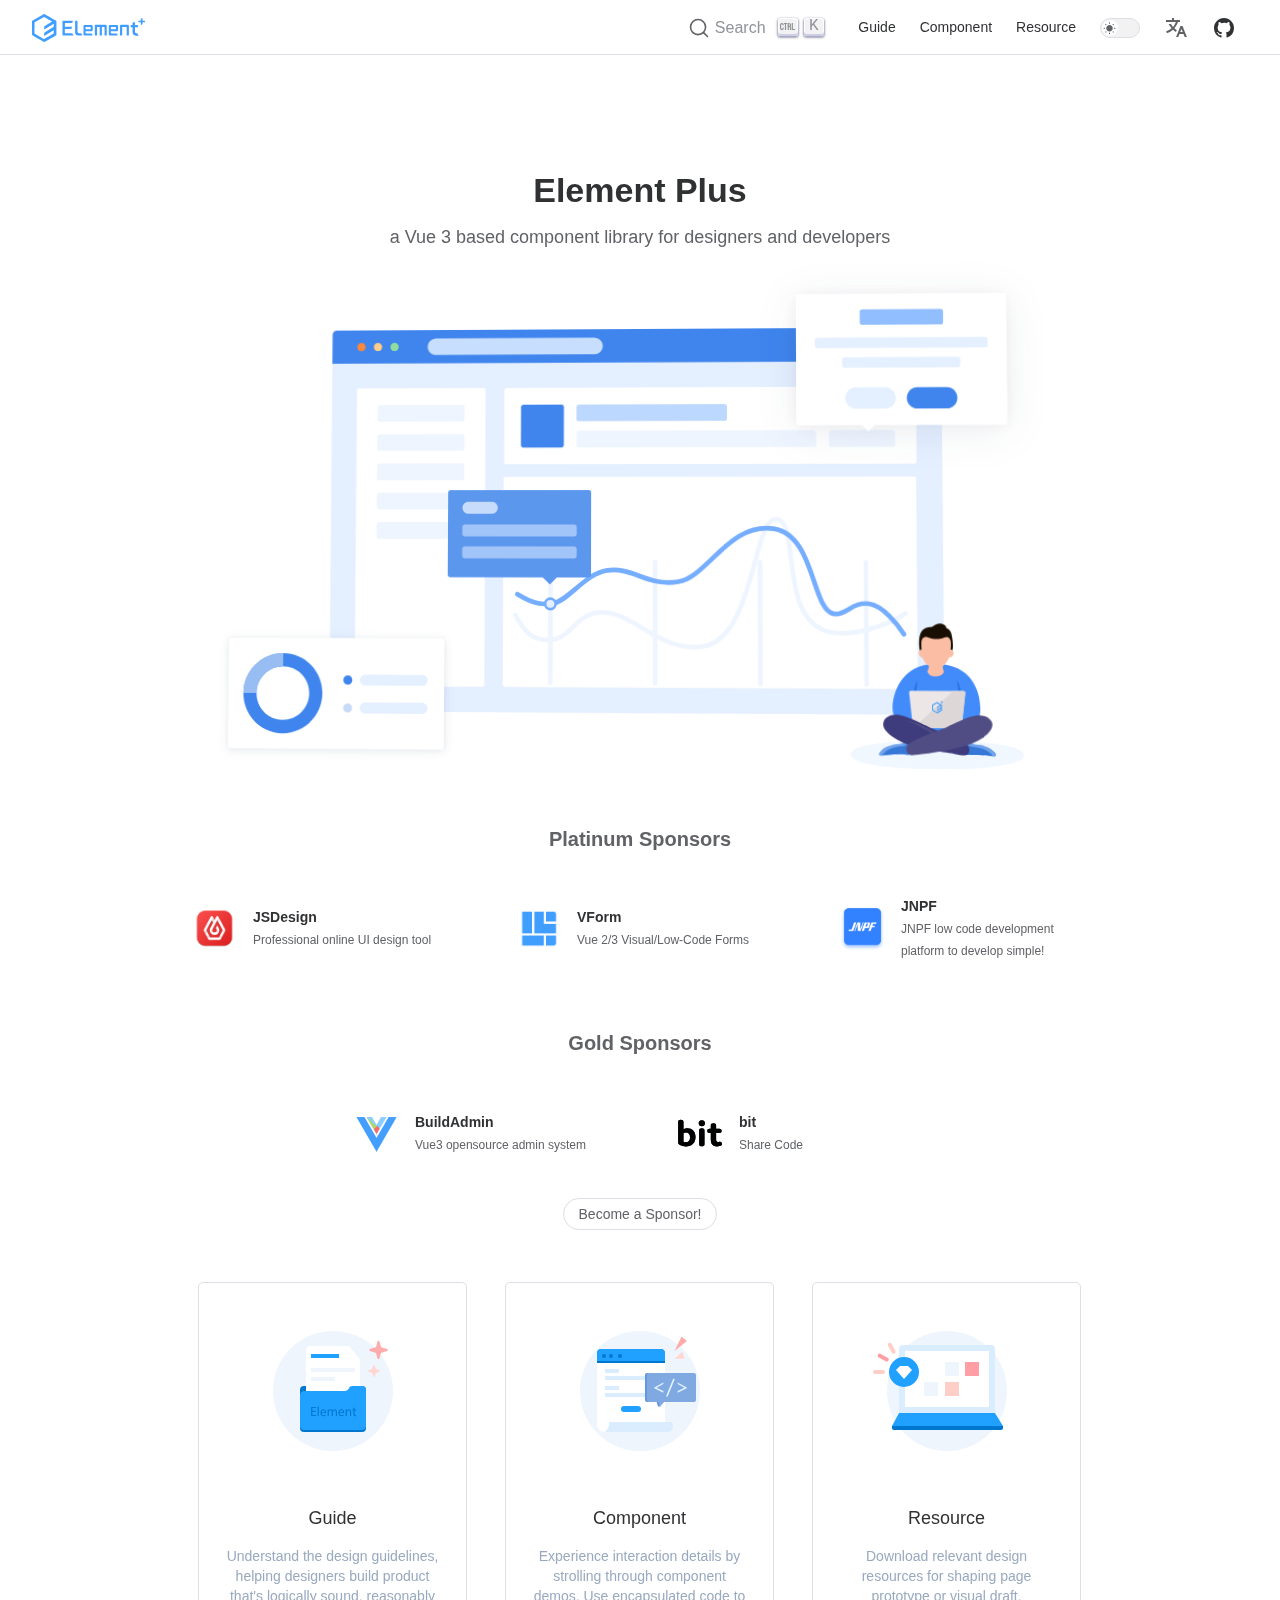
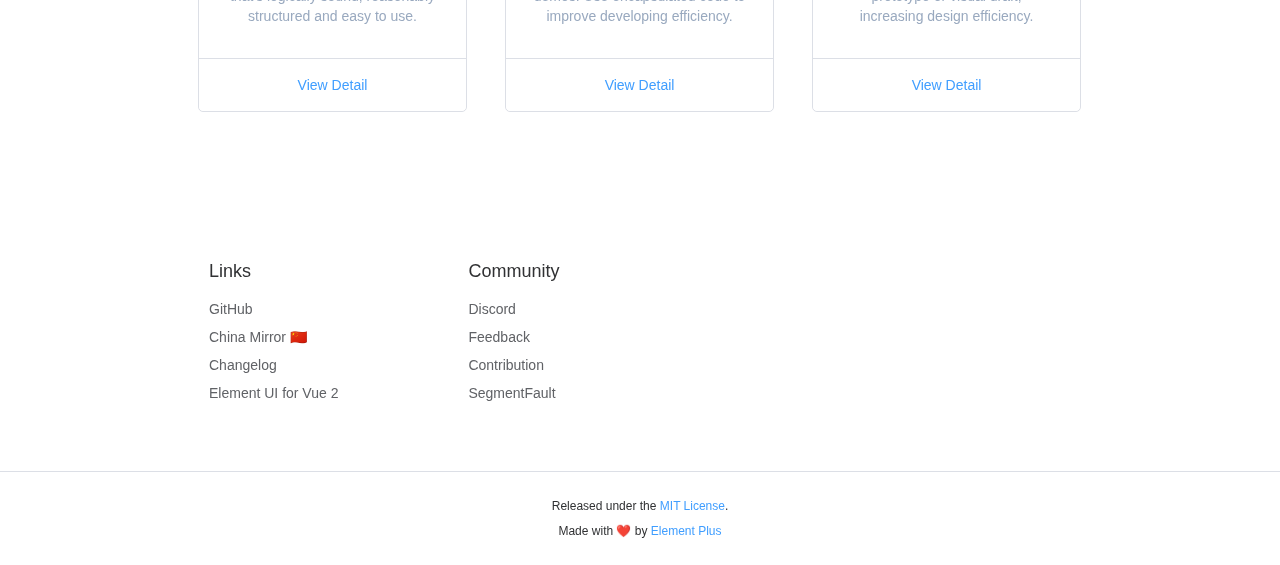
==== index.html @ cdda9762 "add cercel-pulish" ====
<!DOCTYPE html>
<html lang="en-US">
  <head>
    <meta charset="utf-8">
    <meta name="viewport" content="width=device-width,initial-scale=1">
    <title>A Vue 3 UI Framework | Fast Plus</title>
    <meta name="description" content="a Vue 3 based component library for designers and developers">
    <link rel="stylesheet" href="/assets/style.f3d5a8fe.css">
    <link rel="modulepreload" href="/assets/app.9ded7948.js">
    <link rel="modulepreload" href="/assets/index.md.269d75ba.lean.js">
    
    <link rel="icon" href="/images/element-plus-logo-small.svg" type="image/svg+xm">
  <link rel="apple-touch-icon" href="/apple-touch-icon.png" sizes="180x180">
  <link rel="mask-icon" href="/safari-pinned-tab.svg" color="#5bbad5">
  <meta name="theme-color" content="#ffffff">
  <meta name="msapplication-TileColor" content="#409eff">
  <meta name="msapplication-config" content="/browserconfig.xml">
  <script>window.supportedLangs=["en-US"];</script>
  <script>(()=>{const o=window.supportedLangs,a="preferred_lang",r="en-US",s={en:"en-US",fr:"fr-FR",es:"es-ES"};let e=localStorage.getItem(a)||navigator.language;const n=s[e]||(o.includes(e)?e:r);if(localStorage.setItem(a,n),e=n,!location.pathname.startsWith(`/${e}`)){const t=[`/${e}`].concat(location.pathname.split("/").slice(2)).join("/");location.pathname=t.endsWith(".html")||t.endsWith("/")?t:t.concat("/")}navigator&&navigator.serviceWorker?.controller&&navigator.serviceWorker.controller.postMessage({type:"LANG",lang:e})})();</script>
  <script async="true" src="https://www.googletagmanager.com/gtag/js?id=UA-175337989-1"></script>
  <script>"serviceWorker"in navigator&&navigator.serviceWorker.register("/sw.js").then(function(o){console.log(o)}).catch(function(o){console.log(o)});</script>
  <script async="true">window.dataLayer=window.dataLayer||[];function gtag(){dataLayer.push(arguments)}gtag("js",new Date),gtag("config","UA-175337989-1");</script>
  <script async="true" src="https://www.googletagmanager.com/gtag/js?id=G-M74ZHEQ1M1"></script>
  <script>window.dataLayer=window.dataLayer||[];function gtag(){dataLayer.push(arguments)}gtag("js",new Date),gtag("config","G-M74ZHEQ1M1");</script>
  <script>(function(t,s,n,h,j,e){t.hj=t.hj||function(){(t.hj.q=t.hj.q||[]).push(arguments)},t._hjSettings={hjid:2894908,hjsv:6},j=s.getElementsByTagName("head")[0],e=s.createElement("script"),e.async=1,e.src=n+t._hjSettings.hjid+h+t._hjSettings.hjsv,j.appendChild(e)})(window,document,"https://static.hotjar.com/c/hotjar-",".js?sv=");</script>
  <script async="true">var resource=document.createElement("link");resource.setAttribute("rel","stylesheet"),resource.setAttribute("href","//fonts.loli.net/css?family=Inter:300,400,500,600|Open+Sans:400,600;display=swap"),resource.setAttribute("type","text/css");var head=document.querySelector("head");head.appendChild(resource);</script>
  <script>(()=>{const e=localStorage.getItem("el-theme-appearance");(e==="auto"?window.matchMedia("(prefers-color-scheme: dark)").matches:e==="dark")&&document.documentElement.classList.add("dark")})();</script>
  <meta name="twitter:title" content="A Vue 3 UI Framework | Fast Plus">
  <meta property="og:title" content="A Vue 3 UI Framework | Fast Plus">
  </head>
  <body>
    <div id="app"><div class="App"><!--[--><span tabindex="-1" data-v-d2e1b550></span><a href="#page-content" class="skip-link visually-hidden" data-v-d2e1b550>Skip to content</a><!--]--><!----><header class="navbar"><div class="navbar-wrapper" data-v-0baf1018><div class="header-container" data-v-0baf1018><div class="logo-container" data-v-0baf1018><a href="/en-US/" data-v-0baf1018><img class="logo" src="/images/element-plus-logo.svg" alt="Element Plus Logo" data-v-0baf1018></a></div><div class="content" data-v-0baf1018><div id="docsearch" class="algolia-search-box search" data-v-0baf1018></div><nav class="navbar-menu menu" data-v-0baf1018><!--[--><a class="link-item link is-menu-link" href="/en-US/guide/installation" data-v-76aa4338 data-v-36735cb0><!--[--><!--[-->Guide<!--]--><!--]--><!----></a><a class="link-item link is-menu-link" href="/en-US/component/sku" data-v-76aa4338 data-v-36735cb0><!--[--><!--[-->Component<!--]--><!--]--><!----></a><a class="link-item link is-menu-link" href="/en-US/resource/index" data-v-76aa4338 data-v-36735cb0><!--[--><!--[-->Resource<!--]--><!--]--><!----></a><!--]--></nav><div class="theme-toggler-content theme-toggler" data-v-0baf1018 data-v-36b198f3><button class="switch" role="switch" aria-label="toggle dark mode" aria-checked="false" data-v-36b198f3 data-v-3de418c2><div class="switch__action"><div class="switch__icon"><!--[--><i class="el-icon" style="font-size:13px;" data-v-3de418c2><!--[--><svg viewbox="0 0 24 24" class="dark-icon" data-v-3de418c2><path d="M11.01 3.05C6.51 3.54 3 7.36 3 12a9 9 0 0 0 9 9c4.63 0 8.45-3.5 8.95-8c.09-.79-.78-1.42-1.54-.95A5.403 5.403 0 0 1 11.1 7.5c0-1.06.31-2.06.84-2.89c.45-.67-.04-1.63-.93-1.56z" fill="currentColor"></path></svg><svg viewbox="0 0 24 24" class="light-icon" data-v-3de418c2><path d="M6.05 4.14l-.39-.39a.993.993 0 0 0-1.4 0l-.01.01a.984.984 0 0 0 0 1.4l.39.39c.39.39 1.01.39 1.4 0l.01-.01a.984.984 0 0 0 0-1.4zM3.01 10.5H1.99c-.55 0-.99.44-.99.99v.01c0 .55.44.99.99.99H3c.56.01 1-.43 1-.98v-.01c0-.56-.44-1-.99-1zm9-9.95H12c-.56 0-1 .44-1 .99v.96c0 .55.44.99.99.99H12c.56.01 1-.43 1-.98v-.97c0-.55-.44-.99-.99-.99zm7.74 3.21c-.39-.39-1.02-.39-1.41-.01l-.39.39a.984.984 0 0 0 0 1.4l.01.01c.39.39 1.02.39 1.4 0l.39-.39a.984.984 0 0 0 0-1.4zm-1.81 15.1l.39.39a.996.996 0 1 0 1.41-1.41l-.39-.39a.993.993 0 0 0-1.4 0c-.4.4-.4 1.02-.01 1.41zM20 11.49v.01c0 .55.44.99.99.99H22c.55 0 .99-.44.99-.99v-.01c0-.55-.44-.99-.99-.99h-1.01c-.55 0-.99.44-.99.99zM12 5.5c-3.31 0-6 2.69-6 6s2.69 6 6 6s6-2.69 6-6s-2.69-6-6-6zm-.01 16.95H12c.55 0 .99-.44.99-.99v-.96c0-.55-.44-.99-.99-.99h-.01c-.55 0-.99.44-.99.99v.96c0 .55.44.99.99.99zm-7.74-3.21c.39.39 1.02.39 1.41 0l.39-.39a.993.993 0 0 0 0-1.4l-.01-.01a.996.996 0 0 0-1.41 0l-.39.39c-.38.4-.38 1.02.01 1.41z" fill="currentColor"></path></svg><!--]--></i><!--]--></div></div></button></div><div class="translation-container translation" data-v-0baf1018 data-v-12008bb2><!----></div><div class="social-links" data-v-0baf1018 data-v-76aa5200><!--[--><a href="https://github.com/lixiaofa/fast-plus" title="GitHub" target="_blank" rel="noreferrer noopener" class="social-link" data-v-76aa5200 data-v-6c8d2bba><i class="el-icon" style="font-size:24px;" data-v-6c8d2bba><!--[--><svg preserveAspectRatio="xMidYMid meet" viewBox="0 0 24 24" width="1.2em" height="1.2em" data-v-6c8d2bba><path fill="currentColor" d="M12 2C6.475 2 2 6.475 2 12a9.994 9.994 0 0 0 6.838 9.488c.5.087.687-.213.687-.476c0-.237-.013-1.024-.013-1.862c-2.512.463-3.162-.612-3.362-1.175c-.113-.288-.6-1.175-1.025-1.413c-.35-.187-.85-.65-.013-.662c.788-.013 1.35.725 1.538 1.025c.9 1.512 2.338 1.087 2.912.825c.088-.65.35-1.087.638-1.337c-2.225-.25-4.55-1.113-4.55-4.938c0-1.088.387-1.987 1.025-2.688c-.1-.25-.45-1.275.1-2.65c0 0 .837-.262 2.75 1.026a9.28 9.28 0 0 1 2.5-.338c.85 0 1.7.112 2.5.337c1.912-1.3 2.75-1.024 2.75-1.024c.55 1.375.2 2.4.1 2.65c.637.7 1.025 1.587 1.025 2.687c0 3.838-2.337 4.688-4.562 4.938c.362.312.675.912.675 1.85c0 1.337-.013 2.412-.013 2.75c0 .262.188.574.688.474A10.016 10.016 0 0 0 22 12c0-5.525-4.475-10-10-10z"></path></svg><!--]--></i></a><!--]--></div><button class="reset-btn menu-hamburger hamburger" aria-label="mobile navigation" aria-expanded="false" aria-controls="full-screen" data-v-0baf1018><span class="hamburger-1"></span><span class="hamburger-2"></span><span class="hamburger-3"></span></button></div></div></div><!----></header><!----><!----><main id="page-content" class="page-content"><!--[--><div class="hero-content"><div style="position:relative;"><div></div></div></div><div class="el-divider el-divider--horizontal" style="--el-border-style:solid;margin-bottom:0;" role="separator"><!--v-if--></div><div class="text-center py-6 text-xs"><p class="mb-1"> Released under the <a href="https://opensource.org/licenses/MIT" target="_blank" rel="noopener noreferer">MIT License</a>. </p><p class="mt-1"> Made with ❤️ by <a href="https://github.com/element-plus" target="_blank" rel="noopener noreferer">Element Plus</a></p></div><!--]--><!----></main><!----></div></div>
    <script>__VP_HASH_MAP__ = JSON.parse("{\"en-us_component_sku.md\":\"f47adbb1\",\"en-us_guide_installation.md\":\"76ff5d7b\",\"en-us_guide_quickstart.md\":\"00482221\",\"en-us_index.md\":\"66455cb7\",\"en-us_resource_index.md\":\"76a2e0fa\",\"index.md\":\"269d75ba\"}")</script>
    <script type="module" async src="/assets/app.9ded7948.js"></script>
    
  </body>
</html>
---- assets/style.f3d5a8fe.css ----
.st0[data-v-37de047c]{fill:#f2f8fe}.st1[data-v-37de047c]{fill:#1abcfe}.st2[data-v-37de047c]{fill:#0acf83}.st3[data-v-37de047c]{fill:#ff7262}.st4[data-v-37de047c]{fill:#f24e1e}.st5[data-v-37de047c]{fill:#a259ff}.st6[data-v-37de047c]{fill:#20a0ff}.st7[data-v-37de047c]{fill:#fff}.st8[data-v-37de047c]{fill-rule:evenodd;clip-rule:evenodd;fill:#deecf9}.dark .st0[data-v-37de047c]{fill:#272829}.dark .st8[data-v-37de047c]{fill-rule:evenodd;clip-rule:evenodd;fill:#373f48}.st0[data-v-6a529de1]{fill:#f2f8fe}.st1[data-v-6a529de1]{fill:#ffd6d2}.st2[data-v-6a529de1]{fill:#20a0ff}.st3[data-v-6a529de1]{fill:#6496dc}.st4[data-v-6a529de1]{fill:#afc8ea}.st5[data-v-6a529de1]{fill:#80a8e1}.st6[data-v-6a529de1]{fill:#93b8ee}.st7[data-v-6a529de1]{fill:#afc8eb}.dark .st0[data-v-6a529de1]{fill:#3e444a}.el-card{--el-card-border-color:var(--el-border-color-light);--el-card-border-radius:4px;--el-card-padding:20px;--el-card-bg-color:var(--el-fill-color-blank)}.el-card{border-radius:var(--el-card-border-radius);border:1px solid var(--el-card-border-color);background-color:var(--el-card-bg-color);overflow:hidden;color:var(--el-text-color-primary);transition:var(--el-transition-duration)}.el-card.is-always-shadow{box-shadow:var(--el-box-shadow-light)}.el-card.is-hover-shadow:focus,.el-card.is-hover-shadow:hover{box-shadow:var(--el-box-shadow-light)}.el-card__header{padding:calc(var(--el-card-padding) - 2px) var(--el-card-padding);border-bottom:1px solid var(--el-card-border-color);box-sizing:border-box}.el-card__body{padding:var(--el-card-padding)}.st0[data-v-3732c2a3]{fill:#f2f8fe}.st1[data-v-3732c2a3]{fill-rule:evenodd;clip-rule:evenodd;fill:#ddeafc}.st2[data-v-3732c2a3]{fill:#fff}.st3[data-v-3732c2a3]{fill:#20a0ff}.st4[data-v-3732c2a3]{fill:#0d89e5}.st5[data-v-3732c2a3]{fill:#80a8e1}.st6[data-v-3732c2a3]{fill:#5289d6}.st7[data-v-3732c2a3]{fill:#ffd6d2}.st8[data-v-3732c2a3]{fill:#f8a3a4}.st9[data-v-3732c2a3]{fill:#dbedff}.st10[data-v-3732c2a3]{fill:#a2c6eb}.st11[data-v-3732c2a3]{fill-rule:evenodd;clip-rule:evenodd;fill:#deebfd}.dark .st0[data-v-3732c2a3]{fill:#272829}.dark .st1[data-v-3732c2a3]{fill-rule:evenodd;clip-rule:evenodd;fill:#494c52}.dark .st2[data-v-3732c2a3]{fill:#33383d}.dark .st3[data-v-3732c2a3]{fill:#20a0ff}.dark .st4[data-v-3732c2a3]{fill:#0d89e5}.dark .st5[data-v-3732c2a3]{fill:#80a8e1}.dark .st6[data-v-3732c2a3]{fill:#5289d6}.dark .st7[data-v-3732c2a3]{fill:#ffd6d2}.dark .st8[data-v-3732c2a3]{fill:#f8a3a4}.dark .st9[data-v-3732c2a3]{fill:#5d6874}.dark .st10[data-v-3732c2a3]{fill:#a2c6eb}.dark .st11[data-v-3732c2a3]{fill-rule:evenodd;clip-rule:evenodd;fill:#3e4652}.page-resource[data-v-d693eadc]{box-sizing:border-box;padding:0 40px}.page-resource h1[data-v-d693eadc]{color:var(--text-color);margin-bottom:24px}.page-resource p[data-v-d693eadc]{color:var(--text-color-light);line-height:24px;margin:0}.page-resource p[data-v-d693eadc]:last-of-type{margin-top:8px}.card[data-v-d693eadc]{text-align:center;padding:32px 0}.card img[data-v-d693eadc]{margin:auto auto 16px;height:87px}.card h3[data-v-d693eadc]{margin:10px;font-size:18px;font-weight:400}.card p[data-v-d693eadc]{font-size:14px;color:#99a9bf;padding:0 30px;margin:0 0 16px;word-break:break-word;line-height:1.8;min-height:75px}@charset "UTF-8";:root{--el-popup-modal-bg-color:var(--el-color-black);--el-popup-modal-opacity:.5}.v-modal-enter{-webkit-animation:v-modal-in var(--el-transition-duration-fast) ease;animation:v-modal-in var(--el-transition-duration-fast) ease}.v-modal-leave{-webkit-animation:v-modal-out var(--el-transition-duration-fast) ease forwards;animation:v-modal-out var(--el-transition-duration-fast) ease forwards}@-webkit-keyframes v-modal-in{0%{opacity:0}}@keyframes v-modal-in{0%{opacity:0}}@-webkit-keyframes v-modal-out{to{opacity:0}}@keyframes v-modal-out{to{opacity:0}}.v-modal{position:fixed;left:0;top:0;width:100%;height:100%;opacity:var(--el-popup-modal-opacity);background:var(--el-popup-modal-bg-color)}.el-popup-parent--hidden{overflow:hidden}.el-dialog{--el-dialog-width:50%;--el-dialog-margin-top:15vh;--el-dialog-bg-color:var(--el-bg-color);--el-dialog-box-shadow:var(--el-box-shadow);--el-dialog-title-font-size:var(--el-font-size-large);--el-dialog-content-font-size:14px;--el-dialog-font-line-height:var(--el-font-line-height-primary);--el-dialog-padding-primary:20px;--el-dialog-border-radius:var(--el-border-radius-small);position:relative;margin:var(--el-dialog-margin-top,15vh) auto 50px;background:var(--el-dialog-bg-color);border-radius:var(--el-dialog-border-radius);box-shadow:var(--el-dialog-box-shadow);box-sizing:border-box;width:var(--el-dialog-width,50%)}.el-dialog:focus{outline:0!important}.el-dialog.is-align-center{margin:auto}.el-dialog.is-fullscreen{--el-dialog-width:100%;--el-dialog-margin-top:0;margin-bottom:0;height:100%;overflow:auto}.el-dialog__wrapper{position:fixed;top:0;right:0;bottom:0;left:0;overflow:auto;margin:0}.el-dialog.is-draggable .el-dialog__header{cursor:move;-webkit-user-select:none;-moz-user-select:none;-ms-user-select:none;user-select:none}.el-dialog__header{padding:var(--el-dialog-padding-primary);padding-bottom:10px;margin-right:16px}.el-dialog__headerbtn{position:absolute;top:6px;right:0;padding:0;width:54px;height:54px;background:0 0;border:none;outline:0;cursor:pointer;font-size:var(--el-message-close-size,16px)}.el-dialog__headerbtn .el-dialog__close{color:var(--el-color-info);font-size:inherit}.el-dialog__headerbtn:focus .el-dialog__close,.el-dialog__headerbtn:hover .el-dialog__close{color:var(--el-color-primary)}.el-dialog__title{line-height:var(--el-dialog-font-line-height);font-size:var(--el-dialog-title-font-size);color:var(--el-text-color-primary)}.el-dialog__body{padding:calc(var(--el-dialog-padding-primary) + 10px) var(--el-dialog-padding-primary);color:var(--el-text-color-regular);font-size:var(--el-dialog-content-font-size)}.el-dialog__footer{padding:var(--el-dialog-padding-primary);padding-top:10px;text-align:right;box-sizing:border-box}.el-dialog--center{text-align:center}.el-dialog--center .el-dialog__body{text-align:initial;padding:25px calc(var(--el-dialog-padding-primary) + 5px) 30px}.el-dialog--center .el-dialog__footer{text-align:inherit}.el-overlay-dialog{position:fixed;top:0;right:0;bottom:0;left:0;overflow:auto}.dialog-fade-enter-active{-webkit-animation:modal-fade-in var(--el-transition-duration);animation:modal-fade-in var(--el-transition-duration)}.dialog-fade-enter-active .el-overlay-dialog{-webkit-animation:dialog-fade-in var(--el-transition-duration);animation:dialog-fade-in var(--el-transition-duration)}.dialog-fade-leave-active{-webkit-animation:modal-fade-out var(--el-transition-duration);animation:modal-fade-out var(--el-transition-duration)}.dialog-fade-leave-active .el-overlay-dialog{-webkit-animation:dialog-fade-out var(--el-transition-duration);animation:dialog-fade-out var(--el-transition-duration)}@-webkit-keyframes dialog-fade-in{0%{transform:translate3d(0,-20px,0);opacity:0}to{transform:translateZ(0);opacity:1}}@keyframes dialog-fade-in{0%{transform:translate3d(0,-20px,0);opacity:0}to{transform:translateZ(0);opacity:1}}@-webkit-keyframes dialog-fade-out{0%{transform:translateZ(0);opacity:1}to{transform:translate3d(0,-20px,0);opacity:0}}@keyframes dialog-fade-out{0%{transform:translateZ(0);opacity:1}to{transform:translate3d(0,-20px,0);opacity:0}}@-webkit-keyframes modal-fade-in{0%{opacity:0}to{opacity:1}}@keyframes modal-fade-in{0%{opacity:0}to{opacity:1}}@-webkit-keyframes modal-fade-out{0%{opacity:1}to{opacity:0}}@keyframes modal-fade-out{0%{opacity:1}to{opacity:0}}.el-overlay{position:fixed;top:0;right:0;bottom:0;left:0;z-index:2000;height:100%;background-color:var(--el-overlay-color-lighter);overflow:auto}.el-overlay .el-overlay-root{height:0}.dialog-footer button[data-v-ff8edcbe]:first-child{margin-right:10px}:root{--fs-color-white:#ffffff;--fs-color-black:#000000;--fs-color-primary-rgb:64,158,255;--fs-color-success-rgb:103,194,58;--fs-color-warning-rgb:230,162,60;--fs-color-danger-rgb:245,108,108;--fs-color-error-rgb:245,108,108;--fs-color-info-rgb:144,147,153;--fs-font-size-extra-large-max:22px;--fs-font-size-extra-large:20px;--fs-font-size-large:18px;--fs-font-size-medium:16px;--fs-font-size-base:14px;--fs-font-size-small:13px;--fs-font-size-extra-small:12px;--fs-font-family:"Helvetica Neue",Helvetica,"PingFang SC","Hiragino Sans GB","Microsoft YaHei","\5fae\8f6f\96c5\9ed1",Arial,sans-serif;--fs-font-weight-primary:500;--fs-font-line-height-primary:24px;--fs-index-normal:1;--fs-index-top:1000;--fs-index-popper:2000;--fs-border-radius-base:4px;--fs-border-radius-small:2px;--fs-border-radius-round:20px;--fs-border-radius-circle:100%;--fs-transition-duration:.3s;--fs-transition-duration-fast:.2s;--fs-transition-function-ease-in-out-bezier:cubic-bezier(.645, .045, .355, 1);--fs-transition-function-fast-bezier:cubic-bezier(.23, 1, .32, 1);--fs-transition-all:all var(--fs-transition-duration) var(--fs-transition-function-ease-in-out-bezier);--fs-transition-fade:opacity var(--fs-transition-duration) var(--fs-transition-function-fast-bezier);--fs-transition-md-fade:transform var(--fs-transition-duration) var(--fs-transition-function-fast-bezier),opacity var(--fs-transition-duration) var(--fs-transition-function-fast-bezier);--fs-transition-fade-linear:opacity var(--fs-transition-duration-fast) linear;--fs-transition-border:border-color var(--fs-transition-duration-fast) var(--fs-transition-function-ease-in-out-bezier);--fs-transition-box-shadow:box-shadow var(--fs-transition-duration-fast) var(--fs-transition-function-ease-in-out-bezier);--fs-transition-color:color var(--fs-transition-duration-fast) var(--fs-transition-function-ease-in-out-bezier);--fs-component-size-large:40px;--fs-component-size:32px;--fs-component-size-small:24px}:root{color-scheme:light;--fs-color-white:#ffffff;--fs-color-black:#000000;--fs-color-primary:#409eff;--fs-color-primary-light-3:#79bbff;--fs-color-primary-light-5:#a0cfff;--fs-color-primary-light-7:#c6e2ff;--fs-color-primary-light-8:#d9ecff;--fs-color-primary-light-9:#ecf5ff;--fs-color-primary-dark-2:#337ecc;--fs-color-success:#67c23a;--fs-color-success-light-3:#95d475;--fs-color-success-light-5:#b3e19d;--fs-color-success-light-7:#d1edc4;--fs-color-success-light-8:#e1f3d8;--fs-color-success-light-9:#f0f9eb;--fs-color-success-dark-2:#529b2e;--fs-color-warning:#e6a23c;--fs-color-warning-light-3:#eebe77;--fs-color-warning-light-5:#f3d19e;--fs-color-warning-light-7:#f8e3c5;--fs-color-warning-light-8:#faecd8;--fs-color-warning-light-9:#fdf6ec;--fs-color-warning-dark-2:#b88230;--fs-color-danger:#f56c6c;--fs-color-danger-light-3:#f89898;--fs-color-danger-light-5:#fab6b6;--fs-color-danger-light-7:#fcd3d3;--fs-color-danger-light-8:#fde2e2;--fs-color-danger-light-9:#fef0f0;--fs-color-danger-dark-2:#c45656;--fs-color-error:#f56c6c;--fs-color-error-light-3:#f89898;--fs-color-error-light-5:#fab6b6;--fs-color-error-light-7:#fcd3d3;--fs-color-error-light-8:#fde2e2;--fs-color-error-light-9:#fef0f0;--fs-color-error-dark-2:#c45656;--fs-color-info:#909399;--fs-color-info-light-3:#b1b3b8;--fs-color-info-light-5:#c8c9cc;--fs-color-info-light-7:#dedfe0;--fs-color-info-light-8:#e9e9eb;--fs-color-info-light-9:#f4f4f5;--fs-color-info-dark-2:#73767a;--fs-bg-color:#ffffff;--fs-bg-color-page:#f2f3f5;--fs-bg-color-overlay:#ffffff;--fs-text-color-extra-primary:#323233;--fs-text-color-primary:#303133;--fs-text-color-regular:#606266;--fs-text-color-secondary:#909399;--fs-text-color-extra-secondary:#969799;--fs-text-color-placeholder:#a8abb2;--fs-text-color-extra-placeholder:#c8c9cc;--fs-text-color-disabled:#c0c4cc;--fs-text-color-active:#ee0a24;--fs-border-color:#dcdfe6;--fs-border-color-light:#e4e7ed;--fs-border-color-lighter:#ebeef5;--fs-border-color-extra-light:#f2f6fc;--fs-border-color-dark:#d4d7de;--fs-border-color-darker:#cdd0d6;--fs-fill-color:#f0f2f5;--fs-fill-color-light:#f5f7fa;--fs-fill-color-lighter:#fafafa;--fs-fill-color-extra-lighter:#f2f3f5;--fs-fill-color-extra-light:#fafcff;--fs-fill-color-ext-extra-light:#f7f8fa;--fs-fill-color-dark:#ebedf0;--fs-fill-color-darker:#e6e8eb;--fs-fill-color-blank:#ffffff;--fs-box-shadow:0px 12px 32px 4px rgba(0, 0, 0, .04),0px 8px 20px rgba(0, 0, 0, .08);--fs-box-shadow-light:0px 0px 12px rgba(0, 0, 0, .12);--fs-box-shadow-lighter:0px 0px 6px rgba(0, 0, 0, .12);--fs-box-shadow-dark:0px 16px 48px 16px rgba(0, 0, 0, .08),0px 12px 32px rgba(0, 0, 0, .12),0px 8px 16px -8px rgba(0, 0, 0, .16);--fs-disabled-bg-color:var(--fs-fill-color-light);--fs-disabled-extra-bg-color:var(--fs-fill-color-extra-lighter);--fs-disabled-text-color:var(--fs-text-color-placeholder);--fs-disabled-extra-text-color:var(--fs-text-color-extra-placeholder);--fs-disabled-border-color:var(--fs-border-color-light);--fs-overlay-color:rgba(0, 0, 0, .8);--fs-overlay-color-light:rgba(0, 0, 0, .7);--fs-overlay-color-lighter:rgba(0, 0, 0, .5);--fs-mask-color:rgba(255, 255, 255, .9);--fs-mask-color-extra-light:rgba(255, 255, 255, .3);--fs-border-width:1px;--fs-border-style:solid;--fs-border-color-hover:var(--fs-text-color-disabled);--fs-border:var(--fs-border-width) var(--fs-border-style) var(--fs-border-color);--fs-svg-monochrome-grey:var(--fs-border-color)}.fade-in-linear-enter-active,.fade-in-linear-leave-active{transition:var(--fs-transition-fade-linear)}.fade-in-linear-enter-from,.fade-in-linear-leave-to{opacity:0}.fs-fade-in-linear-enter-active,.fs-fade-in-linear-leave-active{transition:var(--fs-transition-fade-linear)}.fs-fade-in-linear-enter-from,.fs-fade-in-linear-leave-to{opacity:0}.fs-fade-in-enter-active,.fs-fade-in-leave-active{transition:all var(--fs-transition-duration) cubic-bezier(.55,0,.1,1)}.fs-fade-in-enter-from,.fs-fade-in-leave-active{opacity:0}.fs-zoom-in-center-enter-active,.fs-zoom-in-center-leave-active{transition:all var(--fs-transition-duration) cubic-bezier(.55,0,.1,1)}.fs-zoom-in-center-enter-from,.fs-zoom-in-center-leave-active{opacity:0;transform:scaleX(0)}.fs-zoom-in-top-enter-active,.fs-zoom-in-top-leave-active{opacity:1;transform:scaleY(1);transition:var(--fs-transition-md-fade);transform-origin:center top}.fs-zoom-in-top-enter-active[data-popper-placement^=top],.fs-zoom-in-top-leave-active[data-popper-placement^=top]{transform-origin:center bottom}.fs-zoom-in-top-enter-from,.fs-zoom-in-top-leave-active{opacity:0;transform:scaleY(0)}.fs-zoom-in-bottom-enter-active,.fs-zoom-in-bottom-leave-active{opacity:1;transform:scaleY(1);transition:var(--fs-transition-md-fade);transform-origin:center bottom}.fs-zoom-in-bottom-enter-from,.fs-zoom-in-bottom-leave-active{opacity:0;transform:scaleY(0)}.fs-zoom-in-left-enter-active,.fs-zoom-in-left-leave-active{opacity:1;transform:scale(1);transition:var(--fs-transition-md-fade);transform-origin:top left}.fs-zoom-in-left-enter-from,.fs-zoom-in-left-leave-active{opacity:0;transform:scale(.45)}.collapse-transition{transition:var(--fs-transition-duration) height ease-in-out,var(--fs-transition-duration) padding-top ease-in-out,var(--fs-transition-duration) padding-bottom ease-in-out}.fs-collapse-transition-enter-active,.fs-collapse-transition-leave-active{transition:var(--fs-transition-duration) max-height ease-in-out,var(--fs-transition-duration) padding-top ease-in-out,var(--fs-transition-duration) padding-bottom ease-in-out}.horizontal-collapse-transition{transition:var(--fs-transition-duration) width ease-in-out,var(--fs-transition-duration) padding-left ease-in-out,var(--fs-transition-duration) padding-right ease-in-out}.fs-list-enter-active,.fs-list-leave-active{transition:all 1s}.fs-list-enter-from,.fs-list-leave-to{opacity:0;transform:translateY(-30px)}.fs-list-leave-active{position:absolute!important}.fs-opacity-transition{transition:opacity var(--fs-transition-duration) cubic-bezier(.55,0,.1,1)}.fs-icon-loading{animation:rotating 2s linear infinite}.fs-icon--right{margin-left:5px}.fs-icon--left{margin-right:5px}@keyframes rotating{0%{transform:rotate(0)}to{transform:rotate(360deg)}}.fs-icon{--color:inherit;height:1em;width:1em;line-height:1em;display:inline-flex;justify-content:center;align-items:center;position:relative;fill:currentColor;color:var(--color);font-size:inherit}.fs-icon.is-loading{animation:rotating 2s linear infinite}.fs-icon svg{height:1em;width:1em}.fs-sku{--fs-sku-font-size-small:var(--fs-font-size-small);--fs-sku-font-size:var(--fs-font-size-base);--fs-sku-font-size-medium:var(--fs-font-size-medium);--fs-sku-font-size-extra-large-max:var(--fs-font-size-extra-large-max);--fs-sku-text-color:var(--fs-text-color-extra-primary);--fs-sku-header-text-color:var(--fs-text-color-extra-secondary);--fs-sku-border-radius-small:var(--fs-border-radius-small);--fs-sku-row-bg-color:var(--fs-fill-color-ext-extra-light);--fs-sku-active-row-bg-color:var(--fs-color-danger-light-8);--fs-sku-active-row-text-color:var(--fs-text-color-active);--fs-sku-disabled-row-bg-color:var(--fs-disabled-extra-bg-color);--fs-sku-disabled-row-text-color:var(--fs-disabled-extra-text-color)}.fs-sku{display:flex;flex-direction:column;align-items:stretch;padding:15px 15px 70px;min-height:50%;max-height:80%;overflow-y:visible;font-size:var(--fs-sku-font-size)}.fs-sku ::-webkit-scrollbar{display:none}.fs-sku__symbol{font-size:var(--fs-sku-font-size-medium);vertical-align:bottom}.fs-sku__num{font-weight:var(--fs-font-weight-primary);font-size:var(--fs-sku-font-size-extra-large-max);vertical-align:bottom;word-wrap:break-word}.fs-sku__img{margin:4px 0 4px 4px;border-radius:var(--fs-sku-border-radius-small)}.fs-sku__name{padding:8px}.fs-sku--active{background:var(--fs-sku-active-row-bg-color)!important;color:var(--fs-sku-active-row-text-color)!important}.fs-sku--disabled{background:var(--fs-sku-disabled-row-bg-color);color:var(--fs-sku-disabled-row-text-color);cursor:not-allowed}.fs-sku-header{display:flex}.fs-sku-header__wrapper{display:grid;align-content:end;margin-left:15px}.fs-sku-header__price{margin-left:-2px;color:var(--fs-sku-active-row-text-color)}.fs-sku-body__wrapper{flex:1 1 auto;min-height:44px;overflow-y:scroll;-webkit-overflow-scrolling:touch}.fs-sku-header-item{margin-top:8px;color:var(--fs-sku-header-text-color);font-size:12px;line-height:16px}.fs-sku-row__label{padding-bottom:12px}.fs-sku-row--multiple{color:var(--fs-sku-header-text-color)}.fs-sku-row-item{display:inline-flex;align-items:center;justify-content:center;min-width:40px;margin:0 12px -5px 0;font-size:var(--fs-sku-font-size-small);line-height:16px;vertical-align:middle;position:relative;overflow:hidden;color:var(--fs-sku-text-color);border-radius:4px;cursor:pointer;background:var(--fs-sku-row-bg-color)}.fs-sku-stepper{display:flex;justify-content:space-between}.fs-sku-stepper--quota{color:var(--fs-sku-active-row-text-color);font-size:12px;margin-right:8px}.dialog-footer button[data-v-33a7ccb6]:first-child{margin-right:10px}.el-form{--el-form-label-font-size:var(--el-font-size-base);--el-form-inline-content-width:220px}.el-form--label-left .el-form-item__label{justify-content:flex-start}.el-form--label-top .el-form-item{display:block}.el-form--label-top .el-form-item .el-form-item__label{display:block;height:auto;text-align:left;margin-bottom:8px;line-height:22px}.el-form--inline .el-form-item{display:inline-flex;vertical-align:middle;margin-right:32px}.el-form--inline.el-form--label-top{display:flex;flex-wrap:wrap}.el-form--inline.el-form--label-top .el-form-item{display:block}.el-form--large.el-form--label-top .el-form-item .el-form-item__label{margin-bottom:12px;line-height:22px}.el-form--default.el-form--label-top .el-form-item .el-form-item__label{margin-bottom:8px;line-height:22px}.el-form--small.el-form--label-top .el-form-item .el-form-item__label{margin-bottom:4px;line-height:20px}.el-form-item{display:flex;--font-size:14px;margin-bottom:18px}.el-form-item .el-form-item{margin-bottom:0}.el-form-item .el-input__validateIcon{display:none}.el-form-item--large{--font-size:14px;--el-form-label-font-size:var(--font-size);margin-bottom:22px}.el-form-item--large .el-form-item__label{height:40px;line-height:40px}.el-form-item--large .el-form-item__content{line-height:40px}.el-form-item--large .el-form-item__error{padding-top:4px}.el-form-item--default{--font-size:14px;--el-form-label-font-size:var(--font-size);margin-bottom:18px}.el-form-item--default .el-form-item__label{height:32px;line-height:32px}.el-form-item--default .el-form-item__content{line-height:32px}.el-form-item--default .el-form-item__error{padding-top:2px}.el-form-item--small{--font-size:12px;--el-form-label-font-size:var(--font-size);margin-bottom:18px}.el-form-item--small .el-form-item__label{height:24px;line-height:24px}.el-form-item--small .el-form-item__content{line-height:24px}.el-form-item--small .el-form-item__error{padding-top:2px}.el-form-item__label-wrap{display:flex}.el-form-item__label{display:inline-flex;justify-content:flex-end;align-items:flex-start;flex:0 0 auto;font-size:var(--el-form-label-font-size);color:var(--el-text-color-regular);height:32px;line-height:32px;padding:0 12px 0 0;box-sizing:border-box}.el-form-item__content{display:flex;flex-wrap:wrap;align-items:center;flex:1;line-height:32px;position:relative;font-size:var(--font-size);min-width:0}.el-form-item__content .el-input-group{vertical-align:top}.el-form-item__error{color:var(--el-color-danger);font-size:12px;line-height:1;padding-top:2px;position:absolute;top:100%;left:0}.el-form-item__error--inline{position:relative;top:auto;left:auto;display:inline-block;margin-left:10px}.el-form-item.is-required:not(.is-no-asterisk).asterisk-left>.el-form-item__label-wrap>.el-form-item__label:before,.el-form-item.is-required:not(.is-no-asterisk).asterisk-left>.el-form-item__label:before{content:"*";color:var(--el-color-danger);margin-right:4px}.el-form-item.is-required:not(.is-no-asterisk).asterisk-right>.el-form-item__label-wrap>.el-form-item__label:after,.el-form-item.is-required:not(.is-no-asterisk).asterisk-right>.el-form-item__label:after{content:"*";color:var(--el-color-danger);margin-left:4px}.el-form-item.is-error .el-select-v2__wrapper.is-focused{border-color:transparent}.el-form-item.is-error .el-select-v2__wrapper,.el-form-item.is-error .el-select-v2__wrapper:focus,.el-form-item.is-error .el-textarea__inner,.el-form-item.is-error .el-textarea__inner:focus{box-shadow:0 0 0 1px var(--el-color-danger) inset}.el-form-item.is-error .el-input__wrapper{box-shadow:0 0 0 1px var(--el-color-danger) inset}.el-form-item.is-error .el-input-group__append .el-input__wrapper,.el-form-item.is-error .el-input-group__prepend .el-input__wrapper{box-shadow:0 0 0 1px transparent inset}.el-form-item.is-error .el-input__validateIcon{color:var(--el-color-danger)}.el-form-item--feedback .el-input__validateIcon{display:inline-flex}.el-textarea{--el-input-text-color:var(--el-text-color-regular);--el-input-border:var(--el-border);--el-input-hover-border:var(--el-border-color-hover);--el-input-focus-border:var(--el-color-primary);--el-input-transparent-border:0 0 0 1px transparent inset;--el-input-border-color:var(--el-border-color);--el-input-border-radius:var(--el-border-radius-base);--el-input-bg-color:var(--el-fill-color-blank);--el-input-icon-color:var(--el-text-color-placeholder);--el-input-placeholder-color:var(--el-text-color-placeholder);--el-input-hover-border-color:var(--el-border-color-hover);--el-input-clear-hover-color:var(--el-text-color-secondary);--el-input-focus-border-color:var(--el-color-primary);--el-input-width:100%}.el-textarea{position:relative;display:inline-block;width:100%;vertical-align:bottom;font-size:var(--el-font-size-base)}.el-textarea__inner{position:relative;display:block;resize:vertical;padding:5px 11px;line-height:1.5;box-sizing:border-box;width:100%;font-size:inherit;font-family:inherit;color:var(--el-input-text-color,var(--el-text-color-regular));background-color:var(--el-input-bg-color,var(--el-fill-color-blank));background-image:none;-webkit-appearance:none;box-shadow:0 0 0 1px var(--el-input-border-color,var(--el-border-color)) inset;border-radius:var(--el-input-border-radius,var(--el-border-radius-base));transition:var(--el-transition-box-shadow);border:none}.el-textarea__inner::-moz-placeholder{color:var(--el-input-placeholder-color,var(--el-text-color-placeholder))}.el-textarea__inner:-ms-input-placeholder{color:var(--el-input-placeholder-color,var(--el-text-color-placeholder))}.el-textarea__inner::placeholder{color:var(--el-input-placeholder-color,var(--el-text-color-placeholder))}.el-textarea__inner:hover{box-shadow:0 0 0 1px var(--el-input-hover-border-color) inset}.el-textarea__inner:focus{outline:0;box-shadow:0 0 0 1px var(--el-input-focus-border-color) inset}.el-textarea .el-input__count{color:var(--el-color-info);background:var(--el-fill-color-blank);position:absolute;font-size:12px;line-height:14px;bottom:5px;right:10px}.el-textarea.is-disabled .el-textarea__inner{box-shadow:0 0 0 1px var(--el-disabled-border-color) inset;background-color:var(--el-disabled-bg-color);color:var(--el-disabled-text-color);cursor:not-allowed}.el-textarea.is-disabled .el-textarea__inner::-moz-placeholder{color:var(--el-text-color-placeholder)}.el-textarea.is-disabled .el-textarea__inner:-ms-input-placeholder{color:var(--el-text-color-placeholder)}.el-textarea.is-disabled .el-textarea__inner::placeholder{color:var(--el-text-color-placeholder)}.el-textarea.is-exceed .el-textarea__inner{box-shadow:0 0 0 1px var(--el-color-danger) inset}.el-textarea.is-exceed .el-input__count{color:var(--el-color-danger)}.el-input{--el-input-text-color:var(--el-text-color-regular);--el-input-border:var(--el-border);--el-input-hover-border:var(--el-border-color-hover);--el-input-focus-border:var(--el-color-primary);--el-input-transparent-border:0 0 0 1px transparent inset;--el-input-border-color:var(--el-border-color);--el-input-border-radius:var(--el-border-radius-base);--el-input-bg-color:var(--el-fill-color-blank);--el-input-icon-color:var(--el-text-color-placeholder);--el-input-placeholder-color:var(--el-text-color-placeholder);--el-input-hover-border-color:var(--el-border-color-hover);--el-input-clear-hover-color:var(--el-text-color-secondary);--el-input-focus-border-color:var(--el-color-primary);--el-input-width:100%}.el-input{--el-input-height:var(--el-component-size);position:relative;font-size:var(--el-font-size-base);display:inline-flex;width:var(--el-input-width);line-height:var(--el-input-height);box-sizing:border-box;vertical-align:middle}.el-input::-webkit-scrollbar{z-index:11;width:6px}.el-input::-webkit-scrollbar:horizontal{height:6px}.el-input::-webkit-scrollbar-thumb{border-radius:5px;width:6px;background:var(--el-text-color-disabled)}.el-input::-webkit-scrollbar-corner{background:var(--el-fill-color-blank)}.el-input::-webkit-scrollbar-track{background:var(--el-fill-color-blank)}.el-input::-webkit-scrollbar-track-piece{background:var(--el-fill-color-blank);width:6px}.el-input .el-input__clear,.el-input .el-input__password{color:var(--el-input-icon-color);font-size:14px;cursor:pointer}.el-input .el-input__clear:hover,.el-input .el-input__password:hover{color:var(--el-input-clear-hover-color)}.el-input .el-input__count{height:100%;display:inline-flex;align-items:center;color:var(--el-color-info);font-size:12px}.el-input .el-input__count .el-input__count-inner{background:var(--el-fill-color-blank);line-height:initial;display:inline-block;padding-left:8px}.el-input__wrapper{display:inline-flex;flex-grow:1;align-items:center;justify-content:center;padding:1px 11px;background-color:var(--el-input-bg-color,var(--el-fill-color-blank));background-image:none;border-radius:var(--el-input-border-radius,var(--el-border-radius-base));cursor:text;transition:var(--el-transition-box-shadow);transform:translateZ(0);box-shadow:0 0 0 1px var(--el-input-border-color,var(--el-border-color)) inset}.el-input__wrapper:hover{box-shadow:0 0 0 1px var(--el-input-hover-border-color) inset}.el-input__wrapper.is-focus{box-shadow:0 0 0 1px var(--el-input-focus-border-color) inset}.el-input__inner{--el-input-inner-height:calc(var(--el-input-height, 32px) - 2px);width:100%;flex-grow:1;-webkit-appearance:none;color:var(--el-input-text-color,var(--el-text-color-regular));font-size:inherit;height:var(--el-input-inner-height);line-height:var(--el-input-inner-height);padding:0;outline:0;border:none;background:0 0;box-sizing:border-box}.el-input__inner:focus{outline:0}.el-input__inner::-moz-placeholder{color:var(--el-input-placeholder-color,var(--el-text-color-placeholder))}.el-input__inner:-ms-input-placeholder{color:var(--el-input-placeholder-color,var(--el-text-color-placeholder))}.el-input__inner::placeholder{color:var(--el-input-placeholder-color,var(--el-text-color-placeholder))}.el-input__inner[type=password]::-ms-reveal{display:none}.el-input__prefix{display:inline-flex;white-space:nowrap;flex-shrink:0;flex-wrap:nowrap;height:100%;text-align:center;color:var(--el-input-icon-color,var(--el-text-color-placeholder));transition:all var(--el-transition-duration);pointer-events:none}.el-input__prefix-inner{pointer-events:all;display:inline-flex;align-items:center;justify-content:center}.el-input__prefix-inner>:last-child{margin-right:8px}.el-input__prefix-inner>:first-child,.el-input__prefix-inner>:first-child.el-input__icon{margin-left:0}.el-input__suffix{display:inline-flex;white-space:nowrap;flex-shrink:0;flex-wrap:nowrap;height:100%;text-align:center;color:var(--el-input-icon-color,var(--el-text-color-placeholder));transition:all var(--el-transition-duration);pointer-events:none}.el-input__suffix-inner{pointer-events:all;display:inline-flex;align-items:center;justify-content:center}.el-input__suffix-inner>:first-child{margin-left:8px}.el-input .el-input__icon{height:inherit;line-height:inherit;display:flex;justify-content:center;align-items:center;transition:all var(--el-transition-duration);margin-left:8px}.el-input__validateIcon{pointer-events:none}.el-input.is-active .el-input__wrapper{box-shadow:0 0 0 1px var(--el-input-focus-color,) inset}.el-input.is-disabled{cursor:not-allowed}.el-input.is-disabled .el-input__wrapper{background-color:var(--el-disabled-bg-color);box-shadow:0 0 0 1px var(--el-disabled-border-color) inset}.el-input.is-disabled .el-input__inner{color:var(--el-disabled-text-color);-webkit-text-fill-color:var(--el-disabled-text-color);cursor:not-allowed}.el-input.is-disabled .el-input__inner::-moz-placeholder{color:var(--el-text-color-placeholder)}.el-input.is-disabled .el-input__inner:-ms-input-placeholder{color:var(--el-text-color-placeholder)}.el-input.is-disabled .el-input__inner::placeholder{color:var(--el-text-color-placeholder)}.el-input.is-disabled .el-input__icon{cursor:not-allowed}.el-input.is-exceed .el-input__wrapper{box-shadow:0 0 0 1px var(--el-color-danger) inset}.el-input.is-exceed .el-input__suffix .el-input__count{color:var(--el-color-danger)}.el-input--large{--el-input-height:var(--el-component-size-large);font-size:14px}.el-input--large .el-input__wrapper{padding:1px 15px}.el-input--large .el-input__inner{--el-input-inner-height:calc(var(--el-input-height, 40px) - 2px)}.el-input--small{--el-input-height:var(--el-component-size-small);font-size:12px}.el-input--small .el-input__wrapper{padding:1px 7px}.el-input--small .el-input__inner{--el-input-inner-height:calc(var(--el-input-height, 24px) - 2px)}.el-input-group{display:inline-flex;width:100%;align-items:stretch}.el-input-group__append,.el-input-group__prepend{background-color:var(--el-fill-color-light);color:var(--el-color-info);position:relative;display:inline-flex;align-items:center;justify-content:center;min-height:100%;border-radius:var(--el-input-border-radius);padding:0 20px;white-space:nowrap}.el-input-group__append:focus,.el-input-group__prepend:focus{outline:0}.el-input-group__append .el-button,.el-input-group__append .el-select,.el-input-group__prepend .el-button,.el-input-group__prepend .el-select{display:inline-block;margin:0 -20px}.el-input-group__append button.el-button,.el-input-group__append button.el-button:hover,.el-input-group__append div.el-select .el-input__wrapper,.el-input-group__append div.el-select:hover .el-input__wrapper,.el-input-group__prepend button.el-button,.el-input-group__prepend button.el-button:hover,.el-input-group__prepend div.el-select .el-input__wrapper,.el-input-group__prepend div.el-select:hover .el-input__wrapper{border-color:transparent;background-color:transparent;color:inherit}.el-input-group__append .el-button,.el-input-group__append .el-input,.el-input-group__prepend .el-button,.el-input-group__prepend .el-input{font-size:inherit}.el-input-group__prepend{border-right:0;border-top-right-radius:0;border-bottom-right-radius:0;box-shadow:1px 0 0 0 var(--el-input-border-color) inset,0 1px 0 0 var(--el-input-border-color) inset,0 -1px 0 0 var(--el-input-border-color) inset}.el-input-group__append{border-left:0;border-top-left-radius:0;border-bottom-left-radius:0;box-shadow:0 1px 0 0 var(--el-input-border-color) inset,0 -1px 0 0 var(--el-input-border-color) inset,-1px 0 0 0 var(--el-input-border-color) inset}.el-input-group--prepend>.el-input__wrapper{border-top-left-radius:0;border-bottom-left-radius:0}.el-input-group--prepend .el-input-group__prepend .el-select .el-input .el-input__inner{box-shadow:none!important}.el-input-group--prepend .el-input-group__prepend .el-select .el-input .el-input__wrapper{border-top-right-radius:0;border-bottom-right-radius:0;box-shadow:1px 0 0 0 var(--el-input-border-color) inset,0 1px 0 0 var(--el-input-border-color) inset,0 -1px 0 0 var(--el-input-border-color) inset}.el-input-group--prepend .el-input-group__prepend .el-select .el-input.is-focus .el-input__inner{box-shadow:none!important}.el-input-group--prepend .el-input-group__prepend .el-select .el-input.is-focus .el-input__wrapper{box-shadow:1px 0 0 0 var(--el-input-focus-border-color) inset,1px 0 0 0 var(--el-input-focus-border-color),0 1px 0 0 var(--el-input-focus-border-color) inset,0 -1px 0 0 var(--el-input-focus-border-color) inset!important;z-index:2}.el-input-group--prepend .el-input-group__prepend .el-select .el-input.is-focus .el-input__wrapper:focus{outline:0;z-index:2;box-shadow:1px 0 0 0 var(--el-input-focus-border-color) inset,1px 0 0 0 var(--el-input-focus-border-color),0 1px 0 0 var(--el-input-focus-border-color) inset,0 -1px 0 0 var(--el-input-focus-border-color) inset!important}.el-input-group--prepend .el-input-group__prepend .el-select:hover .el-input__inner{box-shadow:none!important}.el-input-group--prepend .el-input-group__prepend .el-select:hover .el-input__wrapper{z-index:1;box-shadow:1px 0 0 0 var(--el-input-hover-border-color) inset,1px 0 0 0 var(--el-input-hover-border-color),0 1px 0 0 var(--el-input-hover-border-color) inset,0 -1px 0 0 var(--el-input-hover-border-color) inset!important}.el-input-group--append>.el-input__wrapper{border-top-right-radius:0;border-bottom-right-radius:0}.el-input-group--append .el-input-group__append .el-select .el-input .el-input__inner{box-shadow:none!important}.el-input-group--append .el-input-group__append .el-select .el-input .el-input__wrapper{border-top-left-radius:0;border-bottom-left-radius:0;box-shadow:0 1px 0 0 var(--el-input-border-color) inset,0 -1px 0 0 var(--el-input-border-color) inset,-1px 0 0 0 var(--el-input-border-color) inset}.el-input-group--append .el-input-group__append .el-select .el-input.is-focus .el-input__inner{box-shadow:none!important}.el-input-group--append .el-input-group__append .el-select .el-input.is-focus .el-input__wrapper{z-index:2;box-shadow:-1px 0 0 0 var(--el-input-focus-border-color),-1px 0 0 0 var(--el-input-focus-border-color) inset,0 1px 0 0 var(--el-input-focus-border-color) inset,0 -1px 0 0 var(--el-input-focus-border-color) inset!important}.el-input-group--append .el-input-group__append .el-select:hover .el-input__inner{box-shadow:none!important}.el-input-group--append .el-input-group__append .el-select:hover .el-input__wrapper{z-index:1;box-shadow:-1px 0 0 0 var(--el-input-hover-border-color),-1px 0 0 0 var(--el-input-hover-border-color) inset,0 1px 0 0 var(--el-input-hover-border-color) inset,0 -1px 0 0 var(--el-input-hover-border-color) inset!important}.el-select-dropdown__item{font-size:var(--el-font-size-base);padding:0 32px 0 20px;position:relative;white-space:nowrap;overflow:hidden;text-overflow:ellipsis;color:var(--el-text-color-regular);height:34px;line-height:34px;box-sizing:border-box;cursor:pointer}.el-select-dropdown__item.is-disabled{color:var(--el-text-color-placeholder);cursor:not-allowed}.el-select-dropdown__item.hover,.el-select-dropdown__item:hover{background-color:var(--el-fill-color-light)}.el-select-dropdown__item.selected{color:var(--el-color-primary);font-weight:700}.el-select-group{margin:0;padding:0}.el-select-group__wrap{position:relative;list-style:none;margin:0;padding:0}.el-select-group__wrap:not(:last-of-type){padding-bottom:24px}.el-select-group__wrap:not(:last-of-type):after{content:"";position:absolute;display:block;left:20px;right:20px;bottom:12px;height:1px;background:var(--el-border-color-light)}.el-select-group__split-dash{position:absolute;left:20px;right:20px;height:1px;background:var(--el-border-color-light)}.el-select-group__title{padding-left:20px;font-size:12px;color:var(--el-color-info);line-height:30px}.el-select-group .el-select-dropdown__item{padding-left:20px}.el-select-dropdown{z-index:calc(var(--el-index-top) + 1);border-radius:var(--el-border-radius-base);box-sizing:border-box}.el-select-dropdown.is-multiple .el-select-dropdown__item.selected{color:var(--el-color-primary);background-color:var(--el-bg-color-overlay)}.el-select-dropdown.is-multiple .el-select-dropdown__item.selected.hover{background-color:var(--el-fill-color-light)}.el-select-dropdown.is-multiple .el-select-dropdown__item.selected:after{content:"";position:absolute;top:50%;right:20px;border-top:none;border-right:none;background-repeat:no-repeat;background-position:center;background-color:var(--el-color-primary);-webkit-mask:url("data:image/svg+xml;utf8,%3Csvg class='icon' width='200' height='200' viewBox='0 0 1024 1024' xmlns='http://www.w3.org/2000/svg'%3E%3Cpath fill='currentColor' d='M406.656 706.944L195.84 496.256a32 32 0 10-45.248 45.248l256 256 512-512a32 32 0 00-45.248-45.248L406.592 706.944z'%3E%3C/path%3E%3C/svg%3E") no-repeat;mask:url("data:image/svg+xml;utf8,%3Csvg class='icon' width='200' height='200' viewBox='0 0 1024 1024' xmlns='http://www.w3.org/2000/svg'%3E%3Cpath fill='currentColor' d='M406.656 706.944L195.84 496.256a32 32 0 10-45.248 45.248l256 256 512-512a32 32 0 00-45.248-45.248L406.592 706.944z'%3E%3C/path%3E%3C/svg%3E") no-repeat;mask-size:100% 100%;-webkit-mask:url("data:image/svg+xml;utf8,%3Csvg class='icon' width='200' height='200' viewBox='0 0 1024 1024' xmlns='http://www.w3.org/2000/svg'%3E%3Cpath fill='currentColor' d='M406.656 706.944L195.84 496.256a32 32 0 10-45.248 45.248l256 256 512-512a32 32 0 00-45.248-45.248L406.592 706.944z'%3E%3C/path%3E%3C/svg%3E") no-repeat;-webkit-mask-size:100% 100%;transform:translateY(-50%);width:12px;height:12px}.el-select-dropdown.is-multiple .el-select-dropdown__item.selected.is-disabled:after{background-color:var(--el-text-color-disabled)}.el-select-dropdown .el-select-dropdown__option-item.is-selected:after{content:"";position:absolute;top:50%;right:20px;border-top:none;border-right:none;background-repeat:no-repeat;background-position:center;background-color:var(--el-color-primary);-webkit-mask:url("data:image/svg+xml;utf8,%3Csvg class='icon' width='200' height='200' viewBox='0 0 1024 1024' xmlns='http://www.w3.org/2000/svg'%3E%3Cpath fill='currentColor' d='M406.656 706.944L195.84 496.256a32 32 0 10-45.248 45.248l256 256 512-512a32 32 0 00-45.248-45.248L406.592 706.944z'%3E%3C/path%3E%3C/svg%3E") no-repeat;mask:url("data:image/svg+xml;utf8,%3Csvg class='icon' width='200' height='200' viewBox='0 0 1024 1024' xmlns='http://www.w3.org/2000/svg'%3E%3Cpath fill='currentColor' d='M406.656 706.944L195.84 496.256a32 32 0 10-45.248 45.248l256 256 512-512a32 32 0 00-45.248-45.248L406.592 706.944z'%3E%3C/path%3E%3C/svg%3E") no-repeat;mask-size:100% 100%;-webkit-mask:url("data:image/svg+xml;utf8,%3Csvg class='icon' width='200' height='200' viewBox='0 0 1024 1024' xmlns='http://www.w3.org/2000/svg'%3E%3Cpath fill='currentColor' d='M406.656 706.944L195.84 496.256a32 32 0 10-45.248 45.248l256 256 512-512a32 32 0 00-45.248-45.248L406.592 706.944z'%3E%3C/path%3E%3C/svg%3E") no-repeat;-webkit-mask-size:100% 100%;transform:translateY(-50%);width:12px;height:12px}.el-select-dropdown .el-scrollbar.is-empty .el-select-dropdown__list{padding:0}.el-select-dropdown .el-select-dropdown__item.is-disabled:hover{background-color:unset}.el-select-dropdown .el-select-dropdown__item.is-disabled.selected{color:var(--el-text-color-disabled)}.el-select-dropdown__empty{padding:10px 0;margin:0;text-align:center;color:var(--el-text-color-secondary);font-size:var(--el-select-font-size)}.el-select-dropdown__wrap{max-height:274px}.el-select-dropdown__list{list-style:none;padding:6px 0;margin:0;box-sizing:border-box}.el-select{--el-select-border-color-hover:var(--el-border-color-hover);--el-select-disabled-border:var(--el-disabled-border-color);--el-select-font-size:var(--el-font-size-base);--el-select-close-hover-color:var(--el-text-color-secondary);--el-select-input-color:var(--el-text-color-placeholder);--el-select-multiple-input-color:var(--el-text-color-regular);--el-select-input-focus-border-color:var(--el-color-primary);--el-select-input-font-size:14px}.el-select{display:inline-block;position:relative;vertical-align:middle;line-height:32px}.el-select__popper.el-popper{background:var(--el-bg-color-overlay);border:1px solid var(--el-border-color-light);box-shadow:var(--el-box-shadow-light)}.el-select__popper.el-popper .el-popper__arrow:before{border:1px solid var(--el-border-color-light)}.el-select__popper.el-popper[data-popper-placement^=top] .el-popper__arrow:before{border-top-color:transparent;border-left-color:transparent}.el-select__popper.el-popper[data-popper-placement^=bottom] .el-popper__arrow:before{border-bottom-color:transparent;border-right-color:transparent}.el-select__popper.el-popper[data-popper-placement^=left] .el-popper__arrow:before{border-left-color:transparent;border-bottom-color:transparent}.el-select__popper.el-popper[data-popper-placement^=right] .el-popper__arrow:before{border-right-color:transparent;border-top-color:transparent}.el-select .el-select-tags-wrapper.has-prefix{margin-left:6px}.el-select--large{line-height:40px}.el-select--large .el-select-tags-wrapper.has-prefix{margin-left:8px}.el-select--small{line-height:24px}.el-select--small .el-select-tags-wrapper.has-prefix{margin-left:4px}.el-select .el-select__tags>span{display:inline-block}.el-select:hover:not(.el-select--disabled) .el-input__wrapper{box-shadow:0 0 0 1px var(--el-select-border-color-hover) inset}.el-select .el-select__tags-text{display:inline-block;line-height:normal;overflow:hidden;text-overflow:ellipsis;white-space:nowrap}.el-select .el-input__wrapper{cursor:pointer}.el-select .el-input__wrapper.is-focus{box-shadow:0 0 0 1px var(--el-select-input-focus-border-color) inset!important}.el-select .el-input__inner{cursor:pointer}.el-select .el-input{display:flex}.el-select .el-input .el-select__caret{color:var(--el-select-input-color);font-size:var(--el-select-input-font-size);transition:transform var(--el-transition-duration);transform:rotate(0);cursor:pointer}.el-select .el-input .el-select__caret.is-reverse{transform:rotate(-180deg)}.el-select .el-input .el-select__caret.is-show-close{font-size:var(--el-select-font-size);text-align:center;transform:rotate(0);border-radius:var(--el-border-radius-circle);color:var(--el-select-input-color);transition:var(--el-transition-color)}.el-select .el-input .el-select__caret.is-show-close:hover{color:var(--el-select-close-hover-color)}.el-select .el-input .el-select__caret.el-icon{position:relative;height:inherit;z-index:2}.el-select .el-input.is-disabled .el-input__wrapper{cursor:not-allowed}.el-select .el-input.is-disabled .el-input__wrapper:hover{box-shadow:0 0 0 1px var(--el-select-disabled-border) inset}.el-select .el-input.is-disabled .el-input__inner,.el-select .el-input.is-disabled .el-select__caret{cursor:not-allowed}.el-select .el-input.is-focus .el-input__wrapper{box-shadow:0 0 0 1px var(--el-select-input-focus-border-color) inset!important}.el-select__input{border:none;outline:0;padding:0;margin-left:15px;color:var(--el-select-multiple-input-color);font-size:var(--el-select-font-size);-webkit-appearance:none;-moz-appearance:none;appearance:none;height:28px;background-color:transparent}.el-select__input.is-disabled{cursor:not-allowed}.el-select__input--iOS{position:absolute;left:0;top:0;z-index:6}.el-select__input.is-small{height:14px}.el-select__close{cursor:pointer;position:absolute;top:8px;z-index:var(--el-index-top);right:25px;color:var(--el-select-input-color);line-height:18px;font-size:var(--el-select-input-font-size)}.el-select__close:hover{color:var(--el-select-close-hover-color)}.el-select__tags{position:absolute;line-height:normal;top:50%;transform:translateY(-50%);white-space:normal;z-index:var(--el-index-normal);display:flex;align-items:center;flex-wrap:wrap;cursor:pointer}.el-select__tags .el-tag{box-sizing:border-box;border-color:transparent;margin:2px 6px 2px 0}.el-select__tags .el-tag:last-child{margin-right:0}.el-select__tags .el-tag .el-icon-close{background-color:var(--el-text-color-placeholder);right:-7px;top:0;color:#fff}.el-select__tags .el-tag .el-icon-close:hover{background-color:var(--el-text-color-secondary)}.el-select__tags .el-tag .el-icon-close:before{display:block;transform:translateY(.5px)}.el-select__tags .el-tag--info{background-color:var(--el-fill-color)}.el-select__tags.is-disabled{cursor:not-allowed}.el-select__collapse-tags{white-space:normal;z-index:var(--el-index-normal);display:flex;align-items:center;flex-wrap:wrap;cursor:pointer}.el-select__collapse-tags .el-tag{box-sizing:border-box;border-color:transparent;margin:2px 6px 2px 0}.el-select__collapse-tags .el-tag:last-child{margin-right:0}.el-select__collapse-tags .el-tag .el-icon-close{background-color:var(--el-text-color-placeholder);right:-7px;top:0;color:#fff}.el-select__collapse-tags .el-tag .el-icon-close:hover{background-color:var(--el-text-color-secondary)}.el-select__collapse-tags .el-tag .el-icon-close:before{display:block;transform:translateY(.5px)}.el-select__collapse-tags .el-tag--info{background-color:var(--el-fill-color)}.el-select__collapse-tag{line-height:inherit;height:inherit;display:flex}.el-table{--el-table-border-color:var(--el-border-color-lighter);--el-table-border:1px solid var(--el-table-border-color);--el-table-text-color:var(--el-text-color-regular);--el-table-header-text-color:var(--el-text-color-secondary);--el-table-row-hover-bg-color:var(--el-fill-color-light);--el-table-current-row-bg-color:var(--el-color-primary-light-9);--el-table-header-bg-color:var(--el-bg-color);--el-table-fixed-box-shadow:var(--el-box-shadow-light);--el-table-bg-color:var(--el-fill-color-blank);--el-table-tr-bg-color:var(--el-fill-color-blank);--el-table-expanded-cell-bg-color:var(--el-fill-color-blank);--el-table-fixed-left-column:inset 10px 0 10px -10px rgba(0, 0, 0, .15);--el-table-fixed-right-column:inset -10px 0 10px -10px rgba(0, 0, 0, .15)}.el-table{position:relative;overflow:hidden;box-sizing:border-box;height:-webkit-fit-content;height:-moz-fit-content;height:fit-content;width:100%;max-width:100%;background-color:var(--el-table-bg-color);font-size:14px;color:var(--el-table-text-color)}.el-table__inner-wrapper{position:relative;display:flex;flex-direction:column;height:100%}.el-table__inner-wrapper:before{left:0;bottom:0;width:100%;height:1px}.el-table.has-footer.el-table--fluid-height tr:last-child td.el-table__cell,.el-table.has-footer.el-table--scrollable-y tr:last-child td.el-table__cell{border-bottom-color:transparent}.el-table__empty-block{position:-webkit-sticky;position:sticky;left:0;min-height:60px;text-align:center;width:100%;display:flex;justify-content:center;align-items:center}.el-table__empty-text{line-height:60px;width:50%;color:var(--el-text-color-secondary)}.el-table__expand-column .cell{padding:0;text-align:center;-webkit-user-select:none;-moz-user-select:none;-ms-user-select:none;user-select:none}.el-table__expand-icon{position:relative;cursor:pointer;color:var(--el-text-color-regular);font-size:12px;transition:transform var(--el-transition-duration-fast) ease-in-out;height:20px}.el-table__expand-icon--expanded{transform:rotate(90deg)}.el-table__expand-icon>.el-icon{font-size:12px}.el-table__expanded-cell{background-color:var(--el-table-expanded-cell-bg-color)}.el-table__expanded-cell[class*=cell]{padding:20px 50px}.el-table__expanded-cell:hover{background-color:transparent!important}.el-table__placeholder{display:inline-block;width:20px}.el-table__append-wrapper{overflow:hidden}.el-table--fit{border-right:0;border-bottom:0}.el-table--fit .el-table__cell.gutter{border-right-width:1px}.el-table thead{color:var(--el-table-header-text-color)}.el-table thead th{font-weight:600}.el-table thead.is-group th.el-table__cell{background:var(--el-fill-color-light)}.el-table .el-table__cell{padding:8px 0;min-width:0;box-sizing:border-box;text-overflow:ellipsis;vertical-align:middle;position:relative;text-align:left;z-index:1}.el-table .el-table__cell.is-center{text-align:center}.el-table .el-table__cell.is-right{text-align:right}.el-table .el-table__cell.gutter{width:15px;border-right-width:0;border-bottom-width:0;padding:0}.el-table .el-table__cell.is-hidden>*{visibility:hidden}.el-table .cell{box-sizing:border-box;overflow:hidden;text-overflow:ellipsis;white-space:normal;word-break:break-all;line-height:23px;padding:0 12px}.el-table .cell.el-tooltip{white-space:nowrap;min-width:50px}.el-table--large{font-size:var(--el-font-size-base)}.el-table--large .el-table__cell{padding:12px 0}.el-table--large .cell{padding:0 16px}.el-table--default{font-size:14px}.el-table--default .el-table__cell{padding:8px 0}.el-table--default .cell{padding:0 12px}.el-table--small{font-size:12px}.el-table--small .el-table__cell{padding:4px 0}.el-table--small .cell{padding:0 8px}.el-table tr{background-color:var(--el-table-tr-bg-color)}.el-table tr input[type=checkbox]{margin:0}.el-table td.el-table__cell,.el-table th.el-table__cell.is-leaf{border-bottom:var(--el-table-border)}.el-table th.el-table__cell.is-sortable{cursor:pointer}.el-table th.el-table__cell{-webkit-user-select:none;-moz-user-select:none;-ms-user-select:none;user-select:none;background-color:var(--el-table-header-bg-color)}.el-table th.el-table__cell>.cell.highlight{color:var(--el-color-primary)}.el-table th.el-table__cell.required>div:before{display:inline-block;content:"";width:8px;height:8px;border-radius:50%;background:#ff4d51;margin-right:5px;vertical-align:middle}.el-table td.el-table__cell div{box-sizing:border-box}.el-table td.el-table__cell.gutter{width:0}.el-table__footer-wrapper{border-top:var(--el-table-border)}.el-table--border .el-table__inner-wrapper:after,.el-table--border:after,.el-table--border:before,.el-table__inner-wrapper:before{content:"";position:absolute;background-color:var(--el-table-border-color);z-index:3}.el-table--border .el-table__inner-wrapper:after{left:0;top:0;width:100%;height:1px}.el-table--border:before{top:-1px;left:0;width:1px;height:100%}.el-table--border:after{top:-1px;right:0;width:1px;height:100%}.el-table--border .el-table__inner-wrapper{border-right:none;border-bottom:none}.el-table--border .el-table__footer-wrapper{position:relative;flex-shrink:0}.el-table--border .el-table__cell{border-right:var(--el-table-border)}.el-table--border th.el-table__cell.gutter:last-of-type{border-bottom:var(--el-table-border);border-bottom-width:1px}.el-table--border th.el-table__cell{border-bottom:var(--el-table-border)}.el-table--hidden{visibility:hidden}.el-table__body-wrapper,.el-table__footer-wrapper,.el-table__header-wrapper{width:100%}.el-table__body-wrapper tr td.el-table-fixed-column--left,.el-table__body-wrapper tr td.el-table-fixed-column--right,.el-table__body-wrapper tr th.el-table-fixed-column--left,.el-table__body-wrapper tr th.el-table-fixed-column--right,.el-table__footer-wrapper tr td.el-table-fixed-column--left,.el-table__footer-wrapper tr td.el-table-fixed-column--right,.el-table__footer-wrapper tr th.el-table-fixed-column--left,.el-table__footer-wrapper tr th.el-table-fixed-column--right,.el-table__header-wrapper tr td.el-table-fixed-column--left,.el-table__header-wrapper tr td.el-table-fixed-column--right,.el-table__header-wrapper tr th.el-table-fixed-column--left,.el-table__header-wrapper tr th.el-table-fixed-column--right{position:-webkit-sticky!important;position:sticky!important;z-index:2;background:var(--el-bg-color)}.el-table__body-wrapper tr td.el-table-fixed-column--left.is-first-column:before,.el-table__body-wrapper tr td.el-table-fixed-column--left.is-last-column:before,.el-table__body-wrapper tr td.el-table-fixed-column--right.is-first-column:before,.el-table__body-wrapper tr td.el-table-fixed-column--right.is-last-column:before,.el-table__body-wrapper tr th.el-table-fixed-column--left.is-first-column:before,.el-table__body-wrapper tr th.el-table-fixed-column--left.is-last-column:before,.el-table__body-wrapper tr th.el-table-fixed-column--right.is-first-column:before,.el-table__body-wrapper tr th.el-table-fixed-column--right.is-last-column:before,.el-table__footer-wrapper tr td.el-table-fixed-column--left.is-first-column:before,.el-table__footer-wrapper tr td.el-table-fixed-column--left.is-last-column:before,.el-table__footer-wrapper tr td.el-table-fixed-column--right.is-first-column:before,.el-table__footer-wrapper tr td.el-table-fixed-column--right.is-last-column:before,.el-table__footer-wrapper tr th.el-table-fixed-column--left.is-first-column:before,.el-table__footer-wrapper tr th.el-table-fixed-column--left.is-last-column:before,.el-table__footer-wrapper tr th.el-table-fixed-column--right.is-first-column:before,.el-table__footer-wrapper tr th.el-table-fixed-column--right.is-last-column:before,.el-table__header-wrapper tr td.el-table-fixed-column--left.is-first-column:before,.el-table__header-wrapper tr td.el-table-fixed-column--left.is-last-column:before,.el-table__header-wrapper tr td.el-table-fixed-column--right.is-first-column:before,.el-table__header-wrapper tr td.el-table-fixed-column--right.is-last-column:before,.el-table__header-wrapper tr th.el-table-fixed-column--left.is-first-column:before,.el-table__header-wrapper tr th.el-table-fixed-column--left.is-last-column:before,.el-table__header-wrapper tr th.el-table-fixed-column--right.is-first-column:before,.el-table__header-wrapper tr th.el-table-fixed-column--right.is-last-column:before{content:"";position:absolute;top:0;width:10px;bottom:-1px;overflow-x:hidden;overflow-y:hidden;box-shadow:none;touch-action:none;pointer-events:none}.el-table__body-wrapper tr td.el-table-fixed-column--left.is-first-column:before,.el-table__body-wrapper tr td.el-table-fixed-column--right.is-first-column:before,.el-table__body-wrapper tr th.el-table-fixed-column--left.is-first-column:before,.el-table__body-wrapper tr th.el-table-fixed-column--right.is-first-column:before,.el-table__footer-wrapper tr td.el-table-fixed-column--left.is-first-column:before,.el-table__footer-wrapper tr td.el-table-fixed-column--right.is-first-column:before,.el-table__footer-wrapper tr th.el-table-fixed-column--left.is-first-column:before,.el-table__footer-wrapper tr th.el-table-fixed-column--right.is-first-column:before,.el-table__header-wrapper tr td.el-table-fixed-column--left.is-first-column:before,.el-table__header-wrapper tr td.el-table-fixed-column--right.is-first-column:before,.el-table__header-wrapper tr th.el-table-fixed-column--left.is-first-column:before,.el-table__header-wrapper tr th.el-table-fixed-column--right.is-first-column:before{left:-10px}.el-table__body-wrapper tr td.el-table-fixed-column--left.is-last-column:before,.el-table__body-wrapper tr td.el-table-fixed-column--right.is-last-column:before,.el-table__body-wrapper tr th.el-table-fixed-column--left.is-last-column:before,.el-table__body-wrapper tr th.el-table-fixed-column--right.is-last-column:before,.el-table__footer-wrapper tr td.el-table-fixed-column--left.is-last-column:before,.el-table__footer-wrapper tr td.el-table-fixed-column--right.is-last-column:before,.el-table__footer-wrapper tr th.el-table-fixed-column--left.is-last-column:before,.el-table__footer-wrapper tr th.el-table-fixed-column--right.is-last-column:before,.el-table__header-wrapper tr td.el-table-fixed-column--left.is-last-column:before,.el-table__header-wrapper tr td.el-table-fixed-column--right.is-last-column:before,.el-table__header-wrapper tr th.el-table-fixed-column--left.is-last-column:before,.el-table__header-wrapper tr th.el-table-fixed-column--right.is-last-column:before{right:-10px;box-shadow:none}.el-table__body-wrapper tr td.el-table__fixed-right-patch,.el-table__body-wrapper tr th.el-table__fixed-right-patch,.el-table__footer-wrapper tr td.el-table__fixed-right-patch,.el-table__footer-wrapper tr th.el-table__fixed-right-patch,.el-table__header-wrapper tr td.el-table__fixed-right-patch,.el-table__header-wrapper tr th.el-table__fixed-right-patch{position:-webkit-sticky!important;position:sticky!important;z-index:2;background:#fff;right:0}.el-table__header-wrapper{flex-shrink:0}.el-table__header-wrapper tr th.el-table-fixed-column--left,.el-table__header-wrapper tr th.el-table-fixed-column--right{background-color:var(--el-table-header-bg-color)}.el-table__body,.el-table__footer,.el-table__header{table-layout:fixed;border-collapse:separate}.el-table__footer-wrapper,.el-table__header-wrapper{overflow:hidden}.el-table__footer-wrapper tbody td.el-table__cell,.el-table__header-wrapper tbody td.el-table__cell{background-color:var(--el-table-row-hover-bg-color);color:var(--el-table-text-color)}.el-table__body-wrapper .el-table-column--selection>.cell,.el-table__header-wrapper .el-table-column--selection>.cell{display:inline-flex;align-items:center;height:23px}.el-table__body-wrapper .el-table-column--selection .el-checkbox,.el-table__header-wrapper .el-table-column--selection .el-checkbox{height:unset}.el-table.is-scrolling-left .el-table-fixed-column--right.is-first-column:before{box-shadow:var(--el-table-fixed-right-column)}.el-table.is-scrolling-left.el-table--border .el-table-fixed-column--left.is-last-column.el-table__cell{border-right:var(--el-table-border)}.el-table.is-scrolling-left th.el-table-fixed-column--left{background-color:var(--el-table-header-bg-color)}.el-table.is-scrolling-right .el-table-fixed-column--left.is-last-column:before{box-shadow:var(--el-table-fixed-left-column)}.el-table.is-scrolling-right .el-table-fixed-column--left.is-last-column.el-table__cell{border-right:none}.el-table.is-scrolling-right th.el-table-fixed-column--right{background-color:var(--el-table-header-bg-color)}.el-table.is-scrolling-middle .el-table-fixed-column--left.is-last-column.el-table__cell{border-right:none}.el-table.is-scrolling-middle .el-table-fixed-column--right.is-first-column:before{box-shadow:var(--el-table-fixed-right-column)}.el-table.is-scrolling-middle .el-table-fixed-column--left.is-last-column:before{box-shadow:var(--el-table-fixed-left-column)}.el-table.is-scrolling-none .el-table-fixed-column--left.is-first-column:before,.el-table.is-scrolling-none .el-table-fixed-column--left.is-last-column:before,.el-table.is-scrolling-none .el-table-fixed-column--right.is-first-column:before,.el-table.is-scrolling-none .el-table-fixed-column--right.is-last-column:before{box-shadow:none}.el-table.is-scrolling-none th.el-table-fixed-column--left,.el-table.is-scrolling-none th.el-table-fixed-column--right{background-color:var(--el-table-header-bg-color)}.el-table__body-wrapper{overflow:hidden;position:relative;flex:1}.el-table__body-wrapper .el-scrollbar__bar{z-index:2}.el-table .caret-wrapper{display:inline-flex;flex-direction:column;align-items:center;height:14px;width:24px;vertical-align:middle;cursor:pointer;overflow:initial;position:relative}.el-table .sort-caret{width:0;height:0;border:solid 5px transparent;position:absolute;left:7px}.el-table .sort-caret.ascending{border-bottom-color:var(--el-text-color-placeholder);top:-5px}.el-table .sort-caret.descending{border-top-color:var(--el-text-color-placeholder);bottom:-3px}.el-table .ascending .sort-caret.ascending{border-bottom-color:var(--el-color-primary)}.el-table .descending .sort-caret.descending{border-top-color:var(--el-color-primary)}.el-table .hidden-columns{visibility:hidden;position:absolute;z-index:-1}.el-table--striped .el-table__body tr.el-table__row--striped td.el-table__cell{background:var(--el-fill-color-lighter)}.el-table--striped .el-table__body tr.el-table__row--striped.current-row td.el-table__cell{background-color:var(--el-table-current-row-bg-color)}.el-table__body tr.hover-row.current-row>td.el-table__cell,.el-table__body tr.hover-row.el-table__row--striped.current-row>td.el-table__cell,.el-table__body tr.hover-row.el-table__row--striped>td.el-table__cell,.el-table__body tr.hover-row>td.el-table__cell{background-color:var(--el-table-row-hover-bg-color)}.el-table__body tr.current-row>td.el-table__cell{background-color:var(--el-table-current-row-bg-color)}.el-table__column-resize-proxy{position:absolute;left:200px;top:0;bottom:0;width:0;border-left:var(--el-table-border);z-index:10}.el-table__column-filter-trigger{display:inline-block;cursor:pointer}.el-table__column-filter-trigger i{color:var(--el-color-info);font-size:14px;vertical-align:middle}.el-table__border-left-patch{top:0;left:0;width:1px;height:100%;z-index:3;position:absolute;background-color:var(--el-table-border-color)}.el-table__border-bottom-patch{left:0;height:1px;z-index:3;position:absolute;background-color:var(--el-table-border-color)}.el-table__border-right-patch{top:0;height:100%;width:1px;z-index:3;position:absolute;background-color:var(--el-table-border-color)}.el-table--enable-row-transition .el-table__body td.el-table__cell{transition:background-color .25s ease}.el-table--enable-row-hover .el-table__body tr:hover>td.el-table__cell{background-color:var(--el-table-row-hover-bg-color)}.el-table [class*=el-table__row--level] .el-table__expand-icon{display:inline-block;width:12px;line-height:12px;height:12px;text-align:center;margin-right:8px}.el-table .el-table.el-table--border .el-table__cell{border-right:var(--el-table-border)}.el-table:not(.el-table--border) .el-table__cell{border-right:none}.el-table:not(.el-table--border)>.el-table__inner-wrapper:after{content:none}.el-checkbox{--el-checkbox-font-size:14px;--el-checkbox-font-weight:var(--el-font-weight-primary);--el-checkbox-text-color:var(--el-text-color-regular);--el-checkbox-input-height:14px;--el-checkbox-input-width:14px;--el-checkbox-border-radius:var(--el-border-radius-small);--el-checkbox-bg-color:var(--el-fill-color-blank);--el-checkbox-input-border:var(--el-border);--el-checkbox-disabled-border-color:var(--el-border-color);--el-checkbox-disabled-input-fill:var(--el-fill-color-light);--el-checkbox-disabled-icon-color:var(--el-text-color-placeholder);--el-checkbox-disabled-checked-input-fill:var(--el-border-color-extra-light);--el-checkbox-disabled-checked-input-border-color:var(--el-border-color);--el-checkbox-disabled-checked-icon-color:var(--el-text-color-placeholder);--el-checkbox-checked-text-color:var(--el-color-primary);--el-checkbox-checked-input-border-color:var(--el-color-primary);--el-checkbox-checked-bg-color:var(--el-color-primary);--el-checkbox-checked-icon-color:var(--el-color-white);--el-checkbox-input-border-color-hover:var(--el-color-primary)}.el-checkbox{color:var(--el-checkbox-text-color);font-weight:var(--el-checkbox-font-weight);font-size:var(--el-font-size-base);position:relative;cursor:pointer;display:inline-flex;align-items:center;white-space:nowrap;-webkit-user-select:none;-moz-user-select:none;-ms-user-select:none;user-select:none;margin-right:30px;height:var(--el-checkbox-height,32px)}.el-checkbox.is-disabled{cursor:not-allowed}.el-checkbox.is-bordered{padding:0 15px 0 9px;border-radius:var(--el-border-radius-base);border:var(--el-border);box-sizing:border-box}.el-checkbox.is-bordered.is-checked{border-color:var(--el-color-primary)}.el-checkbox.is-bordered.is-disabled{border-color:var(--el-border-color-lighter)}.el-checkbox.is-bordered.el-checkbox--large{padding:0 19px 0 11px;border-radius:var(--el-border-radius-base)}.el-checkbox.is-bordered.el-checkbox--large .el-checkbox__label{font-size:var(--el-font-size-base)}.el-checkbox.is-bordered.el-checkbox--large .el-checkbox__inner{height:14px;width:14px}.el-checkbox.is-bordered.el-checkbox--small{padding:0 11px 0 7px;border-radius:calc(var(--el-border-radius-base) - 1px)}.el-checkbox.is-bordered.el-checkbox--small .el-checkbox__label{font-size:12px}.el-checkbox.is-bordered.el-checkbox--small .el-checkbox__inner{height:12px;width:12px}.el-checkbox.is-bordered.el-checkbox--small .el-checkbox__inner:after{height:6px;width:2px}.el-checkbox input:focus-visible+.el-checkbox__inner{outline:2px solid var(--el-checkbox-input-border-color-hover);outline-offset:1px;border-radius:var(--el-checkbox-border-radius)}.el-checkbox__input{white-space:nowrap;cursor:pointer;outline:0;display:inline-flex;position:relative}.el-checkbox__input.is-disabled .el-checkbox__inner{background-color:var(--el-checkbox-disabled-input-fill);border-color:var(--el-checkbox-disabled-border-color);cursor:not-allowed}.el-checkbox__input.is-disabled .el-checkbox__inner:after{cursor:not-allowed;border-color:var(--el-checkbox-disabled-icon-color)}.el-checkbox__input.is-disabled.is-checked .el-checkbox__inner{background-color:var(--el-checkbox-disabled-checked-input-fill);border-color:var(--el-checkbox-disabled-checked-input-border-color)}.el-checkbox__input.is-disabled.is-checked .el-checkbox__inner:after{border-color:var(--el-checkbox-disabled-checked-icon-color)}.el-checkbox__input.is-disabled.is-indeterminate .el-checkbox__inner{background-color:var(--el-checkbox-disabled-checked-input-fill);border-color:var(--el-checkbox-disabled-checked-input-border-color)}.el-checkbox__input.is-disabled.is-indeterminate .el-checkbox__inner:before{background-color:var(--el-checkbox-disabled-checked-icon-color);border-color:var(--el-checkbox-disabled-checked-icon-color)}.el-checkbox__input.is-disabled+span.el-checkbox__label{color:var(--el-disabled-text-color);cursor:not-allowed}.el-checkbox__input.is-checked .el-checkbox__inner{background-color:var(--el-checkbox-checked-bg-color);border-color:var(--el-checkbox-checked-input-border-color)}.el-checkbox__input.is-checked .el-checkbox__inner:after{transform:rotate(45deg) scaleY(1);border-color:var(--el-checkbox-checked-icon-color)}.el-checkbox__input.is-checked+.el-checkbox__label{color:var(--el-checkbox-checked-text-color)}.el-checkbox__input.is-focus:not(.is-checked) .el-checkbox__original:not(:focus-visible){border-color:var(--el-checkbox-input-border-color-hover)}.el-checkbox__input.is-indeterminate .el-checkbox__inner{background-color:var(--el-checkbox-checked-bg-color);border-color:var(--el-checkbox-checked-input-border-color)}.el-checkbox__input.is-indeterminate .el-checkbox__inner:before{content:"";position:absolute;display:block;background-color:var(--el-checkbox-checked-icon-color);height:2px;transform:scale(.5);left:0;right:0;top:5px}.el-checkbox__input.is-indeterminate .el-checkbox__inner:after{display:none}.el-checkbox__inner{display:inline-block;position:relative;border:var(--el-checkbox-input-border);border-radius:var(--el-checkbox-border-radius);box-sizing:border-box;width:var(--el-checkbox-input-width);height:var(--el-checkbox-input-height);background-color:var(--el-checkbox-bg-color);z-index:var(--el-index-normal);transition:border-color .25s cubic-bezier(.71,-.46,.29,1.46),background-color .25s cubic-bezier(.71,-.46,.29,1.46),outline .25s cubic-bezier(.71,-.46,.29,1.46)}.el-checkbox__inner:hover{border-color:var(--el-checkbox-input-border-color-hover)}.el-checkbox__inner:after{box-sizing:content-box;content:"";border:1px solid transparent;border-left:0;border-top:0;height:7px;left:4px;position:absolute;top:1px;transform:rotate(45deg) scaleY(0);width:3px;transition:transform .15s ease-in 50ms;transform-origin:center}.el-checkbox__original{opacity:0;outline:0;position:absolute;margin:0;width:0;height:0;z-index:-1}.el-checkbox__label{display:inline-block;padding-left:8px;line-height:1;font-size:var(--el-checkbox-font-size)}.el-checkbox.el-checkbox--large{height:40px}.el-checkbox.el-checkbox--large .el-checkbox__label{font-size:14px}.el-checkbox.el-checkbox--large .el-checkbox__inner{width:14px;height:14px}.el-checkbox.el-checkbox--small{height:24px}.el-checkbox.el-checkbox--small .el-checkbox__label{font-size:12px}.el-checkbox.el-checkbox--small .el-checkbox__inner{width:12px;height:12px}.el-checkbox.el-checkbox--small .el-checkbox__input.is-indeterminate .el-checkbox__inner:before{top:4px}.el-checkbox.el-checkbox--small .el-checkbox__inner:after{width:2px;height:6px}.el-checkbox:last-of-type{margin-right:0}.el-table-column--selection .cell{padding-left:14px;padding-right:14px}.el-table-filter{border:solid 1px var(--el-border-color-lighter);border-radius:2px;background-color:#fff;box-shadow:var(--el-box-shadow-light);box-sizing:border-box}.el-table-filter__list{padding:5px 0;margin:0;list-style:none;min-width:100px}.el-table-filter__list-item{line-height:36px;padding:0 10px;cursor:pointer;font-size:var(--el-font-size-base)}.el-table-filter__list-item:hover{background-color:var(--el-color-primary-light-9);color:var(--el-color-primary)}.el-table-filter__list-item.is-active{background-color:var(--el-color-primary);color:#fff}.el-table-filter__content{min-width:100px}.el-table-filter__bottom{border-top:1px solid var(--el-border-color-lighter);padding:8px}.el-table-filter__bottom button{background:0 0;border:none;color:var(--el-text-color-regular);cursor:pointer;font-size:var(--el-font-size-small);padding:0 3px}.el-table-filter__bottom button:hover{color:var(--el-color-primary)}.el-table-filter__bottom button:focus{outline:0}.el-table-filter__bottom button.is-disabled{color:var(--el-disabled-text-color);cursor:not-allowed}.el-table-filter__wrap{max-height:280px}.el-table-filter__checkbox-group{padding:10px}.el-table-filter__checkbox-group label.el-checkbox{display:flex;align-items:center;margin-right:5px;margin-bottom:12px;margin-left:5px;height:unset}.el-table-filter__checkbox-group .el-checkbox:last-child{margin-bottom:0}.el-button--text[data-v-bd26393a]{margin-right:15px}.el-select[data-v-bd26393a],.el-input[data-v-bd26393a]{width:300px}.dialog-footer button[data-v-bd26393a]:first-child{margin-right:10px}.my-header[data-v-daf208a6]{display:flex;flex-direction:row;justify-content:space-between}.dialog-footer button[data-v-97bf75fa]:first-child,.dialog-footer button[data-v-7697387b]:first-child,.dialog-footer button[data-v-1bd6b874]:first-child{margin-right:10px}.link[data-v-1f6f6b9e]{color:var(--text-color-light)}.link[data-v-1f6f6b9e]:hover{color:var(--brand-color)}.right-layer[data-v-6433ef6f]{--rl-c-0: white;--rl-c-1: #e4efff;filter:drop-shadow(0px 0px 6px rgba(10,34,59,.04)) drop-shadow(0px 6px 20px rgba(10,34,59,.08))}.dark .right-layer[data-v-6433ef6f]{--rl-c-0: #1e2835;--rl-c-1: #444f5d;filter:drop-shadow(0px 0px 6px rgba(6,15,26,.24)) drop-shadow(0px 6px 20px rgba(6,15,26,.48))}.left-bottom-layer[data-v-30184cf1]{--lbl-c-0: white;--lbl-c-1: #c7dbf8;--lbl-c-2: #98bdf2;--lbl-c-3: #e4efff}.dark .left-bottom-layer[data-v-30184cf1]{--lbl-c-0: #1e2835;--lbl-c-1: #58677a;--lbl-c-2: #2f5790;--lbl-c-3: #444f5d}.left-layer-svg[data-v-289a1ee8]{--ll-c-0: #5c97ee}.dark .left-layer-svg[data-v-289a1ee8]{--ll-c-0: #4372b6}.people-svg[data-v-006549dc]{--people-c-0: #ece6e6;--people-c-1: #ddd7d7;--people-c-2: #fbbda4;--people-c-3: #190e02;--people-c-4: #70a2eb;--people-c-5: #3f3c7e;--people-c-6: #504d84;--people-c-7: #504d84;--people-c-8: #70a2eb;--people-c-9: #f1f7ff}.dark .people-svg[data-v-006549dc]{--people-c-0: #2e2929;--people-c-1: #3a3838;--people-c-2: #c19a8b;--people-c-3: #252938;--people-c-4: #42597a;--people-c-5: #222045;--people-c-6: #27235e;--people-c-7: #29274f;--people-c-8: #42597a;--people-c-9: #1e1f1f}.screen-svg[data-v-f4464888]{--screen-c-0: #e4efff;--screen-c-1: #c7deff;--screen-c-2: white;--screen-c-3: #eff5ff;--screen-c-4: var(--screen-c-3);--screen-c-5: #bdd8ff;--screen-c-6: #eff5ff}.dark .screen-svg[data-v-f4464888]{--screen-c-0: #0d1014;--screen-c-1: #7fabee;--screen-c-2: #14181e;--screen-c-3: #303c4b;--screen-c-4: #1d242c;--screen-c-5: #5f7ca5;--screen-c-6: #313c4b}.home-page .sponsors-container{margin-top:72px}.home-page .sponsors-container .join{text-align:center;margin:0 0 52px}.home-page .sponsor-list{--min-width: 100%;grid-template-columns:repeat(auto-fit,minmax(var(--min-width),320px));justify-content:center}.home-page .sponsor-list.platinum{--min-width: 220px}.home-page .sponsor-list.gold{--min-width: 140px}@media (max-width: 720px){.home-page .sponsor-list.gold{--min-width: 160px}}.home-page .sponsor{margin:0 20px 10px;height:calc(var(--min-width) / 2);align-items:center}.home-page .sponsor .name{font-weight:700;color:var(--text-color);font-size:14px}.home-page .sponsor img{margin-right:16px}.home-page .sponsor div{display:flex;flex-direction:column;justify-content:center}.home-page .sponsor p{margin:0;line-height:1.8;color:var(--text-color-light);font-size:12px}.resource-svg[data-v-bfc972c6]{--resource-c-0: #eff5fd;--resource-c-1: #d9edfe;--resource-c-2: white;--resource-c-3: #eff5fd}.dark .resource-svg[data-v-bfc972c6]{--resource-c-0: #272b31;--resource-c-1: #3b6a92;--resource-c-2: #273751;--resource-c-3: #3a5a88}.component-svg[data-v-6775947e]{--component-c-0: #eff5fd;--component-c-1: white;--component-c-2: #d9edfe;--component-c-3: var(--component-c-2);--component-c-4: var(--component-c-2);--component-c-5: #6496dc;--component-c-6: #80a8e1;--component-c-7: #dff2ff}.dark .component-svg[data-v-6775947e]{--component-c-0: #272b31;--component-c-1: #273751;--component-c-2: #394c68;--component-c-3: #20a0ff;--component-c-4: #384692;--component-c-5: #263346;--component-c-6: #3a5a88;--component-c-7: white}.guide-svg[data-v-108d5ecd]{--guide-c-0: #eff5fd;--guide-c-1: white;--guide-c-2: #d9edfe;--guide-c-3: #eff5fd}.dark .guide-svg[data-v-108d5ecd]{--guide-c-0: #272b31;--guide-c-1: #273751;--guide-c-2: #394c68;--guide-c-3: #384962}.home-page .cards{margin:0 auto 110px;max-width:900px}.home-page .cards .container{padding:0;margin:0 -11px;width:auto}.home-page .cards .container:before,.home-page .cards .container:after{display:table;content:""}.home-page .cards .container:after{clear:both}.home-page .cards li{width:33.3%;padding:0 19px;box-sizing:border-box;float:left;list-style:none}.home-page .cards img{width:160px;height:120px}.home-page .card{height:430px;width:100%;background:var(--bg-color);border:1px solid var(--border-color);border-radius:5px;box-sizing:border-box;text-align:center;position:relative;transition:all .3s ease-in-out;bottom:0}.home-page .card:hover{box-shadow:0 12px 32px 4px #edeff53d,0 8px 20px #edeff57a}.home-page .card img{margin:48px auto}.home-page .card h3{margin:0;font-size:18px;color:var(--el-text-color-primary);font-weight:400}.home-page .card p{font-size:14px;color:#99a9bf;padding:0 25px;line-height:20px}.home-page .card a{height:53px;line-height:52px;font-size:14px;color:var(--brand-color);text-align:center;border:0;border-top:1px solid var(--border-color);padding:0;cursor:pointer;width:100%;position:absolute;bottom:0;left:0;background-color:var(--bg-color);border-radius:0 0 5px 5px;transition:all .3s;text-decoration:none;display:block}.home-page .card a:hover{color:#fff;background:var(--brand-color)}.home-page .card:hover{bottom:6px}@media (max-width: 1140px){.home-page .cards{width:100%}.home-page .cards .container{width:100%;margin:0}.home-page .banner .container{width:100%;box-sizing:border-box}.home-page .banner img{right:0}}.dark .home-page .card:hover{box-shadow:0 12px 32px 4px #090b103d,0 8px 20px #090b107a}.home-page .mobile-banner{display:none}.home-page .banner-dot h1 span{position:relative}.home-page .banner-dot h1 span:after{content:"";position:absolute;right:-12px;bottom:8px;background:var(--el-color-primary);height:8px;width:8px;border-radius:100%}.home-page .banner-desc h1{font-size:34px;margin:0;line-height:48px;color:var(--text-color)}.home-page .banner-desc p{font-size:18px;color:var(--text-color-light)}.home-page .count-down .cd-main{background:#f1f6fe;border-radius:10px;width:50%;margin:60px auto 120px;padding:30px 0;font-size:24px;color:#666;text-align:center;font-weight:600}.home-page .count-down .cd-date{font-size:28px}.home-page .count-down .cd-time{display:flex;justify-content:space-between;width:80%;margin:10px auto 0}.home-page .count-down .cd-num{color:var(--el-color-primary);font-size:78px;font-weight:700}.home-page .count-down .cd-num span{width:50%;display:inline-block}.home-page .count-down .cd-str{font-size:22px;margin-top:-5px}.home-page .jumbotron{width:800px;margin:20px auto;position:relative}.home-page .jumbotron img{width:100%}.home-page .jumbotron .parallax-container{width:800px}@media screen and (max-width: 959px){.home-page .jumbotron{display:none!important}.home-page .mobile-banner{display:inline-block}}@media (max-width: 768px){.home-page .jumbotron{width:50%;display:flex;margin:auto;justify-content:center;align-items:center}.home-page .jumbotron .parallax-container{width:100%}}@media (max-width: 768px){.home-page .banner-desc{padding-top:0}.home-page .cards li{width:80%;margin:0 auto 20px;float:none}.home-page .cards .card{height:auto;padding-bottom:54px}.home-page .banner-stars{display:none}.home-page .banner-desc h1{font-size:22px}.home-page .banner-desc #line2{display:none}.home-page .banner-desc h2{font-size:32px}.home-page .banner-desc p{width:auto}.home-page .banner-dot h1 span:after{right:-8px;bottom:2px;height:6px;width:6px}.home-page .count-down .cd-main{width:90%;margin:40px auto;padding:20px 0}.home-page .count-down .cd-date{font-size:22px}.home-page .count-down .cd-num{font-size:38px}.home-page .count-down .cd-str{font-size:12px;margin-top:0}.home-page .sponsors-list{display:flex;flex-direction:column;align-content:center}.home-page .sponsors-list .sponsor{justify-content:left}}.home-page .theme-intro-b{position:fixed;left:0;right:0;top:0;bottom:0;z-index:200}.home-page .theme-intro-b .intro-banner{position:absolute}.home-page .theme-intro-b img{width:300px}.home-page .theme-intro-b .title{position:absolute;top:0;bottom:0;left:0;right:0;color:#fff;text-align:center;font-weight:700;font-size:20px;display:flex;justify-content:center;align-items:center}.home-page .theme-intro-b .title p{padding:0;margin:10px 0}.home-page .theme-intro-a{position:fixed;left:0;right:0;top:0;bottom:0;z-index:200}.home-page .theme-intro-a .mask{position:fixed;left:0;right:0;top:0;bottom:0;background:#000;opacity:.5}.home-page .theme-intro-a .intro-banner{top:50%;left:50%;position:fixed;transform:translate(-50%,-50%);box-sizing:border-box;text-align:center;z-index:100}.home-page .theme-intro-a .intro-banner img{width:100%}.home-page .theme-intro-a .intro-banner .intro-text{position:absolute;top:50%;left:0;right:0}.home-page .theme-intro-a .intro-banner .intro-text p{padding:0;margin:0;font-size:48px;font-weight:700;color:#fff}@charset "UTF-8";:root{--van-black: #000;--van-white: #fff;--van-gray-1: #f7f8fa;--van-gray-2: #f2f3f5;--van-gray-3: #ebedf0;--van-gray-4: #dcdee0;--van-gray-5: #c8c9cc;--van-gray-6: #969799;--van-gray-7: #646566;--van-gray-8: #323233;--van-red: #ee0a24;--van-blue: #1989fa;--van-orange: #ff976a;--van-orange-dark: #ed6a0c;--van-orange-light: #fffbe8;--van-green: #07c160;--van-gradient-red: linear-gradient(to right, #ff6034, #ee0a24);--van-gradient-orange: linear-gradient(to right, #ffd01e, #ff8917);--van-primary-color: var(--van-blue);--van-success-color: var(--van-green);--van-danger-color: var(--van-red);--van-warning-color: var(--van-orange);--van-text-color: var(--van-gray-8);--van-text-color-2: var(--van-gray-6);--van-text-color-3: var(--van-gray-5);--van-active-color: var(--van-gray-2);--van-active-opacity: .6;--van-disabled-opacity: .5;--van-background: var(--van-gray-1);--van-background-2: var(--van-white);--van-background-3: var(--van-white);--van-padding-base: 4px;--van-padding-xs: 8px;--van-padding-sm: 12px;--van-padding-md: 16px;--van-padding-lg: 24px;--van-padding-xl: 32px;--van-font-bold: 600;--van-font-size-xs: 10px;--van-font-size-sm: 12px;--van-font-size-md: 14px;--van-font-size-lg: 16px;--van-line-height-xs: 14px;--van-line-height-sm: 18px;--van-line-height-md: 20px;--van-line-height-lg: 22px;--van-base-font: -apple-system, BlinkMacSystemFont, "Helvetica Neue", Helvetica, Segoe UI, Arial, Roboto, "PingFang SC", "miui", "Hiragino Sans GB", "Microsoft Yahei", sans-serif;--van-price-font: avenir-heavy, "PingFang SC", helvetica neue, arial, sans-serif;--van-duration-base: .3s;--van-duration-fast: .2s;--van-ease-out: ease-out;--van-ease-in: ease-in;--van-border-color: var(--van-gray-3);--van-border-width: 1px;--van-radius-sm: 2px;--van-radius-md: 4px;--van-radius-lg: 8px;--van-radius-max: 999px}.van-theme-dark{--van-text-color: #f5f5f5;--van-text-color-2: #707070;--van-text-color-3: #4d4d4d;--van-border-color: #3a3a3c;--van-active-color: #3a3a3c;--van-background: #000;--van-background-2: #1c1c1e;--van-background-3: #37363b}html{-webkit-tap-highlight-color:transparent}body{margin:0;font-family:var(--van-base-font)}a{text-decoration:none}input,button,textarea{color:inherit;font:inherit}a:focus,input:focus,button:focus,textarea:focus,[class*=van-]:focus{outline:none}ol,ul{margin:0;padding:0;list-style:none}@keyframes van-slide-up-enter{0%{transform:translate3d(0,100%,0)}}@keyframes van-slide-up-leave{to{transform:translate3d(0,100%,0)}}@keyframes van-slide-down-enter{0%{transform:translate3d(0,-100%,0)}}@keyframes van-slide-down-leave{to{transform:translate3d(0,-100%,0)}}@keyframes van-slide-left-enter{0%{transform:translate3d(-100%,0,0)}}@keyframes van-slide-left-leave{to{transform:translate3d(-100%,0,0)}}@keyframes van-slide-right-enter{0%{transform:translate3d(100%,0,0)}}@keyframes van-slide-right-leave{to{transform:translate3d(100%,0,0)}}@keyframes van-fade-in{0%{opacity:0}to{opacity:1}}@keyframes van-fade-out{0%{opacity:1}to{opacity:0}}@keyframes van-rotate{0%{transform:rotate(0)}to{transform:rotate(360deg)}}.van-fade-enter-active{animation:var(--van-duration-base) van-fade-in both var(--van-ease-out)}.van-fade-leave-active{animation:var(--van-duration-base) van-fade-out both var(--van-ease-in)}.van-slide-up-enter-active{animation:van-slide-up-enter var(--van-duration-base) both var(--van-ease-out)}.van-slide-up-leave-active{animation:van-slide-up-leave var(--van-duration-base) both var(--van-ease-in)}.van-slide-down-enter-active{animation:van-slide-down-enter var(--van-duration-base) both var(--van-ease-out)}.van-slide-down-leave-active{animation:van-slide-down-leave var(--van-duration-base) both var(--van-ease-in)}.van-slide-left-enter-active{animation:van-slide-left-enter var(--van-duration-base) both var(--van-ease-out)}.van-slide-left-leave-active{animation:van-slide-left-leave var(--van-duration-base) both var(--van-ease-in)}.van-slide-right-enter-active{animation:van-slide-right-enter var(--van-duration-base) both var(--van-ease-out)}.van-slide-right-leave-active{animation:van-slide-right-leave var(--van-duration-base) both var(--van-ease-in)}.van-clearfix:after{display:table;clear:both;content:""}.van-ellipsis{overflow:hidden;white-space:nowrap;text-overflow:ellipsis}.van-multi-ellipsis--l2{display:-webkit-box;overflow:hidden;text-overflow:ellipsis;-webkit-line-clamp:2;-webkit-box-orient:vertical}.van-multi-ellipsis--l3{display:-webkit-box;overflow:hidden;text-overflow:ellipsis;-webkit-line-clamp:3;-webkit-box-orient:vertical}.van-safe-area-top{padding-top:constant(safe-area-inset-top);padding-top:env(safe-area-inset-top)}.van-safe-area-bottom{padding-bottom:constant(safe-area-inset-bottom);padding-bottom:env(safe-area-inset-bottom)}.van-haptics-feedback{cursor:pointer}.van-haptics-feedback:active{opacity:var(--van-active-opacity)}[class*=van-hairline]:after{position:absolute;box-sizing:border-box;content:" ";pointer-events:none;top:-50%;right:-50%;bottom:-50%;left:-50%;border:0 solid var(--van-border-color);transform:scale(.5)}.van-hairline,.van-hairline--top,.van-hairline--left,.van-hairline--right,.van-hairline--bottom,.van-hairline--surround,.van-hairline--top-bottom{position:relative}.van-hairline--top:after{border-top-width:var(--van-border-width)}.van-hairline--left:after{border-left-width:var(--van-border-width)}.van-hairline--right:after{border-right-width:var(--van-border-width)}.van-hairline--bottom:after{border-bottom-width:var(--van-border-width)}.van-hairline--top-bottom:after,.van-hairline-unset--top-bottom:after{border-width:var(--van-border-width) 0}.van-hairline--surround:after{border-width:var(--van-border-width)}:root{--van-badge-size: 16px;--van-badge-color: var(--van-white);--van-badge-padding: 0 3px;--van-badge-font-size: var(--van-font-size-sm);--van-badge-font-weight: var(--van-font-bold);--van-badge-border-width: var(--van-border-width);--van-badge-background: var(--van-danger-color);--van-badge-dot-color: var(--van-danger-color);--van-badge-dot-size: 8px;--van-badge-font: -apple-system-font, helvetica neue, arial, sans-serif}.van-badge{display:inline-block;box-sizing:border-box;min-width:var(--van-badge-size);padding:var(--van-badge-padding);color:var(--van-badge-color);font-weight:var(--van-badge-font-weight);font-size:var(--van-badge-font-size);font-family:var(--van-badge-font);line-height:1.2;text-align:center;background:var(--van-badge-background);border:var(--van-badge-border-width) solid var(--van-background-2);border-radius:var(--van-radius-max)}.van-badge--fixed{position:absolute;transform-origin:100%}.van-badge--top-left{top:0;left:0;transform:translate(-50%,-50%)}.van-badge--top-right{top:0;right:0;transform:translate(50%,-50%)}.van-badge--bottom-left{bottom:0;left:0;transform:translate(-50%,50%)}.van-badge--bottom-right{bottom:0;right:0;transform:translate(50%,50%)}.van-badge--dot{width:var(--van-badge-dot-size);min-width:0;height:var(--van-badge-dot-size);background:var(--van-badge-dot-color);border-radius:100%;border:none;padding:0}.van-badge__wrapper{position:relative;display:inline-block}.van-icon{position:relative;display:inline-block;font:14px/1 vant-icon;font-size:inherit;text-rendering:auto;-webkit-font-smoothing:antialiased}.van-icon:before{display:inline-block}.van-icon-exchange:before{content:"\e6af"}.van-icon-eye:before{content:"\e6b0"}.van-icon-enlarge:before{content:"\e6b1"}.van-icon-expand-o:before{content:"\e6b2"}.van-icon-eye-o:before{content:"\e6b3"}.van-icon-expand:before{content:"\e6b4"}.van-icon-filter-o:before{content:"\e6b5"}.van-icon-fire:before{content:"\e6b6"}.van-icon-fail:before{content:"\e6b7"}.van-icon-failure:before{content:"\e6b8"}.van-icon-fire-o:before{content:"\e6b9"}.van-icon-flag-o:before{content:"\e6ba"}.van-icon-font:before{content:"\e6bb"}.van-icon-font-o:before{content:"\e6bc"}.van-icon-gem-o:before{content:"\e6bd"}.van-icon-flower-o:before{content:"\e6be"}.van-icon-gem:before{content:"\e6bf"}.van-icon-gift-card:before{content:"\e6c0"}.van-icon-friends:before{content:"\e6c1"}.van-icon-friends-o:before{content:"\e6c2"}.van-icon-gold-coin:before{content:"\e6c3"}.van-icon-gold-coin-o:before{content:"\e6c4"}.van-icon-good-job-o:before{content:"\e6c5"}.van-icon-gift:before{content:"\e6c6"}.van-icon-gift-o:before{content:"\e6c7"}.van-icon-gift-card-o:before{content:"\e6c8"}.van-icon-good-job:before{content:"\e6c9"}.van-icon-home-o:before{content:"\e6ca"}.van-icon-goods-collect:before{content:"\e6cb"}.van-icon-graphic:before{content:"\e6cc"}.van-icon-goods-collect-o:before{content:"\e6cd"}.van-icon-hot-o:before{content:"\e6ce"}.van-icon-info:before{content:"\e6cf"}.van-icon-hotel-o:before{content:"\e6d0"}.van-icon-info-o:before{content:"\e6d1"}.van-icon-hot-sale-o:before{content:"\e6d2"}.van-icon-hot:before{content:"\e6d3"}.van-icon-like:before{content:"\e6d4"}.van-icon-idcard:before{content:"\e6d5"}.van-icon-invitation:before{content:"\e6d6"}.van-icon-like-o:before{content:"\e6d7"}.van-icon-hot-sale:before{content:"\e6d8"}.van-icon-location-o:before{content:"\e6d9"}.van-icon-location:before{content:"\e6da"}.van-icon-label:before{content:"\e6db"}.van-icon-lock:before{content:"\e6dc"}.van-icon-label-o:before{content:"\e6dd"}.van-icon-map-marked:before{content:"\e6de"}.van-icon-logistics:before{content:"\e6df"}.van-icon-manager:before{content:"\e6e0"}.van-icon-more:before{content:"\e6e1"}.van-icon-live:before{content:"\e6e2"}.van-icon-manager-o:before{content:"\e6e3"}.van-icon-medal:before{content:"\e6e4"}.van-icon-more-o:before{content:"\e6e5"}.van-icon-music-o:before{content:"\e6e6"}.van-icon-music:before{content:"\e6e7"}.van-icon-new-arrival-o:before{content:"\e6e8"}.van-icon-medal-o:before{content:"\e6e9"}.van-icon-new-o:before{content:"\e6ea"}.van-icon-free-postage:before{content:"\e6eb"}.van-icon-newspaper-o:before{content:"\e6ec"}.van-icon-new-arrival:before{content:"\e6ed"}.van-icon-minus:before{content:"\e6ee"}.van-icon-orders-o:before{content:"\e6ef"}.van-icon-new:before{content:"\e6f0"}.van-icon-paid:before{content:"\e6f1"}.van-icon-notes-o:before{content:"\e6f2"}.van-icon-other-pay:before{content:"\e6f3"}.van-icon-pause-circle:before{content:"\e6f4"}.van-icon-pause:before{content:"\e6f5"}.van-icon-pause-circle-o:before{content:"\e6f6"}.van-icon-peer-pay:before{content:"\e6f7"}.van-icon-pending-payment:before{content:"\e6f8"}.van-icon-passed:before{content:"\e6f9"}.van-icon-plus:before{content:"\e6fa"}.van-icon-phone-circle-o:before{content:"\e6fb"}.van-icon-phone-o:before{content:"\e6fc"}.van-icon-printer:before{content:"\e6fd"}.van-icon-photo-fail:before{content:"\e6fe"}.van-icon-phone:before{content:"\e6ff"}.van-icon-photo-o:before{content:"\e700"}.van-icon-play-circle:before{content:"\e701"}.van-icon-play:before{content:"\e702"}.van-icon-phone-circle:before{content:"\e703"}.van-icon-point-gift-o:before{content:"\e704"}.van-icon-point-gift:before{content:"\e705"}.van-icon-play-circle-o:before{content:"\e706"}.van-icon-shrink:before{content:"\e707"}.van-icon-photo:before{content:"\e708"}.van-icon-qr:before{content:"\e709"}.van-icon-qr-invalid:before{content:"\e70a"}.van-icon-question-o:before{content:"\e70b"}.van-icon-revoke:before{content:"\e70c"}.van-icon-replay:before{content:"\e70d"}.van-icon-service:before{content:"\e70e"}.van-icon-question:before{content:"\e70f"}.van-icon-search:before{content:"\e710"}.van-icon-refund-o:before{content:"\e711"}.van-icon-service-o:before{content:"\e712"}.van-icon-scan:before{content:"\e713"}.van-icon-share:before{content:"\e714"}.van-icon-send-gift-o:before{content:"\e715"}.van-icon-share-o:before{content:"\e716"}.van-icon-setting:before{content:"\e717"}.van-icon-points:before{content:"\e718"}.van-icon-photograph:before{content:"\e719"}.van-icon-shop:before{content:"\e71a"}.van-icon-shop-o:before{content:"\e71b"}.van-icon-shop-collect-o:before{content:"\e71c"}.van-icon-shop-collect:before{content:"\e71d"}.van-icon-smile:before{content:"\e71e"}.van-icon-shopping-cart-o:before{content:"\e71f"}.van-icon-sign:before{content:"\e720"}.van-icon-sort:before{content:"\e721"}.van-icon-star-o:before{content:"\e722"}.van-icon-smile-comment-o:before{content:"\e723"}.van-icon-stop:before{content:"\e724"}.van-icon-stop-circle-o:before{content:"\e725"}.van-icon-smile-o:before{content:"\e726"}.van-icon-star:before{content:"\e727"}.van-icon-success:before{content:"\e728"}.van-icon-stop-circle:before{content:"\e729"}.van-icon-records:before{content:"\e72a"}.van-icon-shopping-cart:before{content:"\e72b"}.van-icon-tosend:before{content:"\e72c"}.van-icon-todo-list:before{content:"\e72d"}.van-icon-thumb-circle-o:before{content:"\e72e"}.van-icon-thumb-circle:before{content:"\e72f"}.van-icon-umbrella-circle:before{content:"\e730"}.van-icon-underway:before{content:"\e731"}.van-icon-upgrade:before{content:"\e732"}.van-icon-todo-list-o:before{content:"\e733"}.van-icon-tv-o:before{content:"\e734"}.van-icon-underway-o:before{content:"\e735"}.van-icon-user-o:before{content:"\e736"}.van-icon-vip-card-o:before{content:"\e737"}.van-icon-vip-card:before{content:"\e738"}.van-icon-send-gift:before{content:"\e739"}.van-icon-wap-home:before{content:"\e73a"}.van-icon-wap-nav:before{content:"\e73b"}.van-icon-volume-o:before{content:"\e73c"}.van-icon-video:before{content:"\e73d"}.van-icon-wap-home-o:before{content:"\e73e"}.van-icon-volume:before{content:"\e73f"}.van-icon-warning:before{content:"\e740"}.van-icon-weapp-nav:before{content:"\e741"}.van-icon-wechat-pay:before{content:"\e742"}.van-icon-warning-o:before{content:"\e743"}.van-icon-wechat:before{content:"\e744"}.van-icon-setting-o:before{content:"\e745"}.van-icon-youzan-shield:before{content:"\e746"}.van-icon-warn-o:before{content:"\e747"}.van-icon-smile-comment:before{content:"\e748"}.van-icon-user-circle-o:before{content:"\e749"}.van-icon-video-o:before{content:"\e74a"}.van-icon-add-square:before{content:"\e65c"}.van-icon-add:before{content:"\e65d"}.van-icon-arrow-down:before{content:"\e65e"}.van-icon-arrow-up:before{content:"\e65f"}.van-icon-arrow:before{content:"\e660"}.van-icon-after-sale:before{content:"\e661"}.van-icon-add-o:before{content:"\e662"}.van-icon-alipay:before{content:"\e663"}.van-icon-ascending:before{content:"\e664"}.van-icon-apps-o:before{content:"\e665"}.van-icon-aim:before{content:"\e666"}.van-icon-award:before{content:"\e667"}.van-icon-arrow-left:before{content:"\e668"}.van-icon-award-o:before{content:"\e669"}.van-icon-audio:before{content:"\e66a"}.van-icon-bag-o:before{content:"\e66b"}.van-icon-balance-list:before{content:"\e66c"}.van-icon-back-top:before{content:"\e66d"}.van-icon-bag:before{content:"\e66e"}.van-icon-balance-pay:before{content:"\e66f"}.van-icon-balance-o:before{content:"\e670"}.van-icon-bar-chart-o:before{content:"\e671"}.van-icon-bars:before{content:"\e672"}.van-icon-balance-list-o:before{content:"\e673"}.van-icon-birthday-cake-o:before{content:"\e674"}.van-icon-bookmark:before{content:"\e675"}.van-icon-bill:before{content:"\e676"}.van-icon-bell:before{content:"\e677"}.van-icon-browsing-history-o:before{content:"\e678"}.van-icon-browsing-history:before{content:"\e679"}.van-icon-bookmark-o:before{content:"\e67a"}.van-icon-bulb-o:before{content:"\e67b"}.van-icon-bullhorn-o:before{content:"\e67c"}.van-icon-bill-o:before{content:"\e67d"}.van-icon-calendar-o:before{content:"\e67e"}.van-icon-brush-o:before{content:"\e67f"}.van-icon-card:before{content:"\e680"}.van-icon-cart-o:before{content:"\e681"}.van-icon-cart-circle:before{content:"\e682"}.van-icon-cart-circle-o:before{content:"\e683"}.van-icon-cart:before{content:"\e684"}.van-icon-cash-on-deliver:before{content:"\e685"}.van-icon-cash-back-record:before{content:"\e686"}.van-icon-cashier-o:before{content:"\e687"}.van-icon-chart-trending-o:before{content:"\e688"}.van-icon-certificate:before{content:"\e689"}.van-icon-chat:before{content:"\e68a"}.van-icon-clear:before{content:"\e68b"}.van-icon-chat-o:before{content:"\e68c"}.van-icon-checked:before{content:"\e68d"}.van-icon-clock:before{content:"\e68e"}.van-icon-clock-o:before{content:"\e68f"}.van-icon-close:before{content:"\e690"}.van-icon-closed-eye:before{content:"\e691"}.van-icon-circle:before{content:"\e692"}.van-icon-cluster-o:before{content:"\e693"}.van-icon-column:before{content:"\e694"}.van-icon-comment-circle-o:before{content:"\e695"}.van-icon-cluster:before{content:"\e696"}.van-icon-comment:before{content:"\e697"}.van-icon-comment-o:before{content:"\e698"}.van-icon-comment-circle:before{content:"\e699"}.van-icon-completed:before{content:"\e69a"}.van-icon-credit-pay:before{content:"\e69b"}.van-icon-coupon:before{content:"\e69c"}.van-icon-debit-pay:before{content:"\e69d"}.van-icon-coupon-o:before{content:"\e69e"}.van-icon-contact:before{content:"\e69f"}.van-icon-descending:before{content:"\e6a0"}.van-icon-desktop-o:before{content:"\e6a1"}.van-icon-diamond-o:before{content:"\e6a2"}.van-icon-description:before{content:"\e6a3"}.van-icon-delete:before{content:"\e6a4"}.van-icon-diamond:before{content:"\e6a5"}.van-icon-delete-o:before{content:"\e6a6"}.van-icon-cross:before{content:"\e6a7"}.van-icon-edit:before{content:"\e6a8"}.van-icon-ellipsis:before{content:"\e6a9"}.van-icon-down:before{content:"\e6aa"}.van-icon-discount:before{content:"\e6ab"}.van-icon-ecard-pay:before{content:"\e6ac"}.van-icon-envelop-o:before{content:"\e6ae"}.van-icon-shield-o:before{content:"\e74b"}.van-icon-guide-o:before{content:"\e74c"}.van-icon-cash-o:before{content:"\e74d"}.van-icon-qq:before{content:"\e74e"}.van-icon-wechat-moments:before{content:"\e74f"}.van-icon-weibo:before{content:"\e750"}.van-icon-link-o:before{content:"\e751"}.van-icon-miniprogram-o:before{content:"\e752"}@font-face{font-weight:400;font-family:vant-icon;font-style:normal;font-display:auto;src:url([data-uri]) format("woff2"),url(//at.alicdn.com/t/c/font_2553510_ovbl29ce9ud.woff?t=1672541115585) format("woff")}.van-icon__image{display:block;width:1em;height:1em;object-fit:contain}:root{--van-overlay-z-index: 1;--van-overlay-background: rgba(0, 0, 0, .7)}.van-overlay{position:fixed;top:0;left:0;z-index:var(--van-overlay-z-index);width:100%;height:100%;background:var(--van-overlay-background)}:root{--van-popup-background: var(--van-background-2);--van-popup-transition: transform var(--van-duration-base);--van-popup-round-radius: 16px;--van-popup-close-icon-size: 22px;--van-popup-close-icon-color: var(--van-gray-5);--van-popup-close-icon-margin: 16px;--van-popup-close-icon-z-index: 1}.van-overflow-hidden{overflow:hidden!important}.van-popup{position:fixed;max-height:100%;overflow-y:auto;box-sizing:border-box;background:var(--van-popup-background);transition:var(--van-popup-transition);-webkit-overflow-scrolling:touch}.van-popup--center{top:50%;left:0;right:0;width:-webkit-fit-content;width:fit-content;max-width:calc(100vw - var(--van-padding-md) * 2);margin:0 auto;transform:translateY(-50%)}.van-popup--center.van-popup--round{border-radius:var(--van-popup-round-radius)}.van-popup--top{top:0;left:0;width:100%}.van-popup--top.van-popup--round{border-radius:0 0 var(--van-popup-round-radius) var(--van-popup-round-radius)}.van-popup--right{top:50%;right:0;transform:translate3d(0,-50%,0)}.van-popup--right.van-popup--round{border-radius:var(--van-popup-round-radius) 0 0 var(--van-popup-round-radius)}.van-popup--bottom{bottom:0;left:0;width:100%}.van-popup--bottom.van-popup--round{border-radius:var(--van-popup-round-radius) var(--van-popup-round-radius) 0 0}.van-popup--left{top:50%;left:0;transform:translate3d(0,-50%,0)}.van-popup--left.van-popup--round{border-radius:0 var(--van-popup-round-radius) var(--van-popup-round-radius) 0}.van-popup-slide-top-enter-active,.van-popup-slide-left-enter-active,.van-popup-slide-right-enter-active,.van-popup-slide-bottom-enter-active{transition-timing-function:var(--van-ease-out)}.van-popup-slide-top-leave-active,.van-popup-slide-left-leave-active,.van-popup-slide-right-leave-active,.van-popup-slide-bottom-leave-active{transition-timing-function:var(--van-ease-in)}.van-popup-slide-top-enter-from,.van-popup-slide-top-leave-active{transform:translate3d(0,-100%,0)}.van-popup-slide-right-enter-from,.van-popup-slide-right-leave-active{transform:translate3d(100%,-50%,0)}.van-popup-slide-bottom-enter-from,.van-popup-slide-bottom-leave-active{transform:translate3d(0,100%,0)}.van-popup-slide-left-enter-from,.van-popup-slide-left-leave-active{transform:translate3d(-100%,-50%,0)}.van-popup__close-icon{position:absolute;z-index:var(--van-popup-close-icon-z-index);color:var(--van-popup-close-icon-color);font-size:var(--van-popup-close-icon-size)}.van-popup__close-icon--top-left{top:var(--van-popup-close-icon-margin);left:var(--van-popup-close-icon-margin)}.van-popup__close-icon--top-right{top:var(--van-popup-close-icon-margin);right:var(--van-popup-close-icon-margin)}.van-popup__close-icon--bottom-left{bottom:var(--van-popup-close-icon-margin);left:var(--van-popup-close-icon-margin)}.van-popup__close-icon--bottom-right{right:var(--van-popup-close-icon-margin);bottom:var(--van-popup-close-icon-margin)}:root{--van-image-placeholder-text-color: var(--van-text-color-2);--van-image-placeholder-font-size: var(--van-font-size-md);--van-image-placeholder-background: var(--van-background);--van-image-loading-icon-size: 32px;--van-image-loading-icon-color: var(--van-gray-4);--van-image-error-icon-size: 32px;--van-image-error-icon-color: var(--van-gray-4)}.van-image{position:relative;display:inline-block}.van-image--round{overflow:hidden;border-radius:var(--van-radius-max)}.van-image--round .van-image__img{border-radius:inherit}.van-image--block{display:block}.van-image__img,.van-image__error,.van-image__loading{display:block;width:100%;height:100%}.van-image__error,.van-image__loading{position:absolute;top:0;left:0;display:flex;flex-direction:column;align-items:center;justify-content:center;color:var(--van-image-placeholder-text-color);font-size:var(--van-image-placeholder-font-size);background:var(--van-image-placeholder-background)}.van-image__loading-icon{color:var(--van-image-loading-icon-color);font-size:var(--van-image-loading-icon-size)}.van-image__error-icon{color:var(--van-image-error-icon-color);font-size:var(--van-image-error-icon-size)}:root{--van-loading-text-color: var(--van-text-color-2);--van-loading-text-font-size: var(--van-font-size-md);--van-loading-spinner-color: var(--van-gray-5);--van-loading-spinner-size: 30px;--van-loading-spinner-duration: .8s}.van-loading{position:relative;color:var(--van-loading-spinner-color);font-size:0;vertical-align:middle}.van-loading__spinner{position:relative;display:inline-block;width:var(--van-loading-spinner-size);max-width:100%;height:var(--van-loading-spinner-size);max-height:100%;vertical-align:middle;animation:van-rotate var(--van-loading-spinner-duration) linear infinite}.van-loading__spinner--spinner{animation-timing-function:steps(12)}.van-loading__spinner--circular{animation-duration:2s}.van-loading__line{position:absolute;top:0;left:0;width:100%;height:100%}.van-loading__line:before{display:block;width:2px;height:25%;margin:0 auto;background-color:currentColor;border-radius:40%;content:" "}.van-loading__circular{display:block;width:100%;height:100%}.van-loading__circular circle{animation:van-circular 1.5s ease-in-out infinite;stroke:currentColor;stroke-width:3;stroke-linecap:round}.van-loading__text{display:inline-block;margin-left:var(--van-padding-xs);color:var(--van-loading-text-color);font-size:var(--van-loading-text-font-size);vertical-align:middle}.van-loading--vertical{display:flex;flex-direction:column;align-items:center}.van-loading--vertical .van-loading__text{margin:var(--van-padding-xs) 0 0}@keyframes van-circular{0%{stroke-dasharray:1,200;stroke-dashoffset:0}50%{stroke-dasharray:90,150;stroke-dashoffset:-40}to{stroke-dasharray:90,150;stroke-dashoffset:-120}}.van-loading__line--1{transform:rotate(30deg);opacity:1}.van-loading__line--2{transform:rotate(60deg);opacity:.9375}.van-loading__line--3{transform:rotate(90deg);opacity:.875}.van-loading__line--4{transform:rotate(120deg);opacity:.8125}.van-loading__line--5{transform:rotate(150deg);opacity:.75}.van-loading__line--6{transform:rotate(180deg);opacity:.6875}.van-loading__line--7{transform:rotate(210deg);opacity:.625}.van-loading__line--8{transform:rotate(240deg);opacity:.5625}.van-loading__line--9{transform:rotate(270deg);opacity:.5}.van-loading__line--10{transform:rotate(300deg);opacity:.4375}.van-loading__line--11{transform:rotate(330deg);opacity:.375}.van-loading__line--12{transform:rotate(360deg);opacity:.3125}:root{--van-swipe-indicator-size: 6px;--van-swipe-indicator-margin: var(--van-padding-sm);--van-swipe-indicator-active-opacity: 1;--van-swipe-indicator-inactive-opacity: .3;--van-swipe-indicator-active-background: var(--van-primary-color);--van-swipe-indicator-inactive-background: var(--van-border-color)}.van-swipe{position:relative;overflow:hidden;transform:translateZ(0);cursor:-webkit-grab;cursor:grab;-webkit-user-select:none;user-select:none}.van-swipe__track{display:flex;height:100%}.van-swipe__track--vertical{flex-direction:column}.van-swipe__indicators{position:absolute;bottom:var(--van-swipe-indicator-margin);left:50%;display:flex;transform:translate(-50%)}.van-swipe__indicators--vertical{top:50%;bottom:auto;left:var(--van-swipe-indicator-margin);flex-direction:column;transform:translateY(-50%)}.van-swipe__indicators--vertical .van-swipe__indicator:not(:last-child){margin-bottom:var(--van-swipe-indicator-size)}.van-swipe__indicator{width:var(--van-swipe-indicator-size);height:var(--van-swipe-indicator-size);background-color:var(--van-swipe-indicator-inactive-background);border-radius:100%;opacity:var(--van-swipe-indicator-inactive-opacity);transition:opacity var(--van-duration-fast),background-color var(--van-duration-fast)}.van-swipe__indicator:not(:last-child){margin-right:var(--van-swipe-indicator-size)}.van-swipe__indicator--active{background-color:var(--van-swipe-indicator-active-background);opacity:var(--van-swipe-indicator-active-opacity)}.van-swipe-item{position:relative;flex-shrink:0;width:100%;height:100%}:root{--van-image-preview-index-text-color: var(--van-white);--van-image-preview-index-font-size: var(--van-font-size-md);--van-image-preview-index-line-height: var(--van-line-height-md);--van-image-preview-index-text-shadow: 0 1px 1px var(--van-gray-8);--van-image-preview-overlay-background: rgba(0, 0, 0, .9);--van-image-preview-close-icon-size: 22px;--van-image-preview-close-icon-color: var(--van-gray-5);--van-image-preview-close-icon-margin: var(--van-padding-md);--van-image-preview-close-icon-z-index: 1}.van-image-preview{position:fixed;top:0;left:0;width:100%;height:100%;max-width:none;background-color:transparent;transform:none}.van-image-preview__swipe{height:100%}.van-image-preview__swipe-item{display:flex;align-items:center;justify-content:center;overflow:hidden}.van-image-preview__cover{position:absolute;top:0;left:0}.van-image-preview__image,.van-image-preview__image-wrap{width:100%;transition-property:transform}.van-image-preview__image--vertical,.van-image-preview__image-wrap--vertical{width:auto;height:100%}.van-image-preview__image img,.van-image-preview__image-wrap img,.van-image-preview__image video,.van-image-preview__image-wrap video{-webkit-user-drag:none}.van-image-preview__image .van-image__error,.van-image-preview__image-wrap .van-image__error{top:30%;height:40%}.van-image-preview__image .van-image__error-icon,.van-image-preview__image-wrap .van-image__error-icon{font-size:36px}.van-image-preview__image .van-image__loading,.van-image-preview__image-wrap .van-image__loading{background-color:transparent}.van-image-preview__index{position:absolute;top:var(--van-padding-md);left:50%;color:var(--van-image-preview-index-text-color);font-size:var(--van-image-preview-index-font-size);line-height:var(--van-image-preview-index-line-height);text-shadow:var(--van-image-preview-index-text-shadow);transform:translate(-50%)}.van-image-preview__overlay{background:var(--van-image-preview-overlay-background)}.van-image-preview__close-icon{position:absolute;z-index:var(--van-image-preview-close-icon-z-index);color:var(--van-image-preview-close-icon-color);font-size:var(--van-image-preview-close-icon-size)}.van-image-preview__close-icon--top-left{top:var(--van-image-preview-close-icon-margin);left:var(--van-image-preview-close-icon-margin)}.van-image-preview__close-icon--top-right{top:var(--van-image-preview-close-icon-margin);right:var(--van-image-preview-close-icon-margin)}.van-image-preview__close-icon--bottom-left{bottom:var(--van-image-preview-close-icon-margin);left:var(--van-image-preview-close-icon-margin)}.van-image-preview__close-icon--bottom-right{right:var(--van-image-preview-close-icon-margin);bottom:var(--van-image-preview-close-icon-margin)}:root{--van-divider-margin: var(--van-padding-md) 0;--van-divider-vertical-margin: 0 var(--van-padding-xs);--van-divider-text-color: var(--van-text-color-2);--van-divider-font-size: var(--van-font-size-md);--van-divider-line-height: 24px;--van-divider-border-color: var(--van-border-color);--van-divider-content-padding: var(--van-padding-md);--van-divider-content-left-width: 10%;--van-divider-content-right-width: 10%}.van-divider{display:flex;align-items:center;margin:var(--van-divider-margin);color:var(--van-divider-text-color);font-size:var(--van-divider-font-size);line-height:var(--van-divider-line-height);border-color:var(--van-divider-border-color);border-style:solid;border-width:0}.van-divider:before,.van-divider:after{display:block;flex:1;box-sizing:border-box;height:1px;border-color:inherit;border-style:inherit;border-width:var(--van-border-width) 0 0}.van-divider:before{content:""}.van-divider--hairline:before,.van-divider--hairline:after{transform:scaleY(.5)}.van-divider--dashed{border-style:dashed}.van-divider--content-center:before,.van-divider--content-left:before,.van-divider--content-right:before{margin-right:var(--van-divider-content-padding)}.van-divider--content-center:after,.van-divider--content-left:after,.van-divider--content-right:after{margin-left:var(--van-divider-content-padding);content:""}.van-divider--content-left:before{max-width:var(--van-divider-content-left-width)}.van-divider--content-right:after{max-width:var(--van-divider-content-right-width)}.van-divider--vertical{display:inline-block;width:var(--van-border-width);height:1em;margin:var(--van-divider-vertical-margin);vertical-align:middle}.van-divider--vertical:before{height:100%;border-width:0 0 0 var(--van-border-width)}.van-divider--vertical:after{display:none}.van-divider--vertical.van-divider--hairline:before{transform:scaleX(.5)}:root{--van-stepper-background: var(--van-active-color);--van-stepper-button-icon-color: var(--van-text-color);--van-stepper-button-disabled-color: var(--van-background);--van-stepper-button-disabled-icon-color: var(--van-gray-5);--van-stepper-button-round-theme-color: var(--van-primary-color);--van-stepper-input-width: 32px;--van-stepper-input-height: 28px;--van-stepper-input-font-size: var(--van-font-size-md);--van-stepper-input-line-height: normal;--van-stepper-input-text-color: var(--van-text-color);--van-stepper-input-disabled-text-color: var(--van-text-color-3);--van-stepper-input-disabled-background: var(--van-active-color);--van-stepper-radius: var(--van-radius-md)}.van-stepper{display:inline-block;-webkit-user-select:none;user-select:none}.van-stepper__minus,.van-stepper__plus{position:relative;box-sizing:border-box;width:var(--van-stepper-input-height);height:var(--van-stepper-input-height);margin:0;padding:0;color:var(--van-stepper-button-icon-color);vertical-align:middle;background:var(--van-stepper-background);border:0}.van-stepper__minus:before,.van-stepper__plus:before{width:50%;height:1px}.van-stepper__minus:after,.van-stepper__plus:after{width:1px;height:50%}.van-stepper__minus:before,.van-stepper__plus:before,.van-stepper__minus:after,.van-stepper__plus:after{position:absolute;top:50%;left:50%;background-color:currentColor;transform:translate(-50%,-50%);content:""}.van-stepper__minus--disabled,.van-stepper__plus--disabled{color:var(--van-stepper-button-disabled-icon-color);background-color:var(--van-stepper-button-disabled-color);cursor:not-allowed}.van-stepper__minus{border-radius:var(--van-stepper-radius) 0 0 var(--van-stepper-radius)}.van-stepper__minus:after{display:none}.van-stepper__plus{border-radius:0 var(--van-stepper-radius) var(--van-stepper-radius) 0}.van-stepper__input{box-sizing:border-box;width:var(--van-stepper-input-width);height:var(--van-stepper-input-height);margin:0 2px;padding:0;color:var(--van-stepper-input-text-color);font-size:var(--van-stepper-input-font-size);line-height:var(--van-stepper-input-line-height);text-align:center;vertical-align:middle;background:var(--van-stepper-background);border:0;border-width:1px 0;border-radius:0;-webkit-appearance:none}.van-stepper__input:disabled{color:var(--van-stepper-input-disabled-text-color);background-color:var(--van-stepper-input-disabled-background);-webkit-text-fill-color:var(--van-stepper-input-disabled-text-color);opacity:1}.van-stepper__input:read-only{cursor:default}.van-stepper--round .van-stepper__input{background-color:transparent}.van-stepper--round .van-stepper__plus,.van-stepper--round .van-stepper__minus{border-radius:100%}.van-stepper--round .van-stepper__plus--disabled,.van-stepper--round .van-stepper__minus--disabled{opacity:.3;cursor:not-allowed}.van-stepper--round .van-stepper__plus{color:var(--van-white);background:var(--van-stepper-button-round-theme-color)}.van-stepper--round .van-stepper__minus{color:var(--van-stepper-button-round-theme-color);background-color:var(--van-background-2);border:1px solid var(--van-stepper-button-round-theme-color)}:root{--van-toast-max-width: 70%;--van-toast-font-size: var(--van-font-size-md);--van-toast-text-color: var(--van-white);--van-toast-loading-icon-color: var(--van-white);--van-toast-line-height: var(--van-line-height-md);--van-toast-radius: var(--van-radius-lg);--van-toast-background: rgba(0, 0, 0, .7);--van-toast-icon-size: 36px;--van-toast-text-min-width: 96px;--van-toast-text-padding: var(--van-padding-xs) var(--van-padding-sm);--van-toast-default-padding: var(--van-padding-md);--van-toast-default-width: 88px;--van-toast-default-min-height: 88px;--van-toast-position-top-distance: 20%;--van-toast-position-bottom-distance: 20%}.van-toast{display:flex;flex-direction:column;align-items:center;justify-content:center;box-sizing:content-box;transition:all var(--van-duration-fast);width:var(--van-toast-default-width);max-width:var(--van-toast-max-width);min-height:var(--van-toast-default-min-height);padding:var(--van-toast-default-padding);color:var(--van-toast-text-color);font-size:var(--van-toast-font-size);line-height:var(--van-toast-line-height);white-space:pre-wrap;word-break:break-all;text-align:center;background:var(--van-toast-background);border-radius:var(--van-toast-radius)}.van-toast--break-normal{word-break:normal;word-wrap:normal}.van-toast--break-word{word-break:normal;word-wrap:break-word}.van-toast--unclickable{overflow:hidden;cursor:not-allowed}.van-toast--unclickable *{pointer-events:none}.van-toast--text,.van-toast--html{width:-webkit-fit-content;width:fit-content;min-width:var(--van-toast-text-min-width);min-height:0;padding:var(--van-toast-text-padding)}.van-toast--text .van-toast__text,.van-toast--html .van-toast__text{margin-top:0}.van-toast--top{top:var(--van-toast-position-top-distance)}.van-toast--bottom{top:auto;bottom:var(--van-toast-position-bottom-distance)}.van-toast__icon{font-size:var(--van-toast-icon-size)}.van-toast__loading{padding:var(--van-padding-base);color:var(--van-toast-loading-icon-color)}.van-toast__text{margin-top:var(--van-padding-xs)}:root{--van-action-bar-background: var(--van-background-2);--van-action-bar-height: 50px}.van-action-bar{position:fixed;right:0;bottom:0;left:0;display:flex;align-items:center;box-sizing:content-box;height:var(--van-action-bar-height);background:var(--van-action-bar-background)}:root{--van-button-mini-height: 24px;--van-button-mini-padding: 0 var(--van-padding-base);--van-button-mini-font-size: var(--van-font-size-xs);--van-button-small-height: 32px;--van-button-small-padding: 0 var(--van-padding-xs);--van-button-small-font-size: var(--van-font-size-sm);--van-button-normal-padding: 0 15px;--van-button-normal-font-size: var(--van-font-size-md);--van-button-large-height: 50px;--van-button-default-height: 44px;--van-button-default-line-height: 1.2;--van-button-default-font-size: var(--van-font-size-lg);--van-button-default-color: var(--van-text-color);--van-button-default-background: var(--van-background-2);--van-button-default-border-color: var(--van-gray-4);--van-button-primary-color: var(--van-white);--van-button-primary-background: var(--van-primary-color);--van-button-primary-border-color: var(--van-primary-color);--van-button-success-color: var(--van-white);--van-button-success-background: var(--van-success-color);--van-button-success-border-color: var(--van-success-color);--van-button-danger-color: var(--van-white);--van-button-danger-background: var(--van-danger-color);--van-button-danger-border-color: var(--van-danger-color);--van-button-warning-color: var(--van-white);--van-button-warning-background: var(--van-warning-color);--van-button-warning-border-color: var(--van-warning-color);--van-button-border-width: var(--van-border-width);--van-button-radius: var(--van-radius-md);--van-button-round-radius: var(--van-radius-max);--van-button-plain-background: var(--van-white);--van-button-disabled-opacity: var(--van-disabled-opacity);--van-button-icon-size: 1.2em;--van-button-loading-icon-size: 20px}.van-theme-dark{--van-button-plain-background: transparent}.van-button{position:relative;display:inline-block;box-sizing:border-box;height:var(--van-button-default-height);margin:0;padding:0;font-size:var(--van-button-default-font-size);line-height:var(--van-button-default-line-height);text-align:center;border-radius:var(--van-button-radius);cursor:pointer;transition:opacity var(--van-duration-fast);-webkit-appearance:none;-webkit-font-smoothing:auto}.van-button:before{position:absolute;top:50%;left:50%;width:100%;height:100%;background:var(--van-black);border:inherit;border-color:var(--van-black);border-radius:inherit;transform:translate(-50%,-50%);opacity:0;content:" "}.van-button:active:before{opacity:.1}.van-button--loading:before,.van-button--disabled:before{display:none}.van-button--default{color:var(--van-button-default-color);background:var(--van-button-default-background);border:var(--van-button-border-width) solid var(--van-button-default-border-color)}.van-button--primary{color:var(--van-button-primary-color);background:var(--van-button-primary-background);border:var(--van-button-border-width) solid var(--van-button-primary-border-color)}.van-button--success{color:var(--van-button-success-color);background:var(--van-button-success-background);border:var(--van-button-border-width) solid var(--van-button-success-border-color)}.van-button--danger{color:var(--van-button-danger-color);background:var(--van-button-danger-background);border:var(--van-button-border-width) solid var(--van-button-danger-border-color)}.van-button--warning{color:var(--van-button-warning-color);background:var(--van-button-warning-background);border:var(--van-button-border-width) solid var(--van-button-warning-border-color)}.van-button--plain{background:var(--van-button-plain-background)}.van-button--plain.van-button--primary{color:var(--van-button-primary-background)}.van-button--plain.van-button--success{color:var(--van-button-success-background)}.van-button--plain.van-button--danger{color:var(--van-button-danger-background)}.van-button--plain.van-button--warning{color:var(--van-button-warning-background)}.van-button--large{width:100%;height:var(--van-button-large-height)}.van-button--normal{padding:var(--van-button-normal-padding);font-size:var(--van-button-normal-font-size)}.van-button--small{height:var(--van-button-small-height);padding:var(--van-button-small-padding);font-size:var(--van-button-small-font-size)}.van-button__loading{color:inherit;font-size:inherit}.van-button__loading .van-loading__spinner{color:currentColor;width:var(--van-button-loading-icon-size);height:var(--van-button-loading-icon-size)}.van-button--mini{height:var(--van-button-mini-height);padding:var(--van-button-mini-padding);font-size:var(--van-button-mini-font-size)}.van-button--mini+.van-button--mini{margin-left:var(--van-padding-base)}.van-button--block{display:block;width:100%}.van-button--disabled{cursor:not-allowed;opacity:var(--van-button-disabled-opacity)}.van-button--loading{cursor:default}.van-button--round{border-radius:var(--van-button-round-radius)}.van-button--square{border-radius:0}.van-button__content{display:flex;align-items:center;justify-content:center;height:100%}.van-button__content:before{content:" "}.van-button__icon{font-size:var(--van-button-icon-size);line-height:inherit}.van-button__icon+.van-button__text,.van-button__loading+.van-button__text,.van-button__text+.van-button__icon,.van-button__text+.van-button__loading{margin-left:var(--van-padding-base)}.van-button--hairline{border-width:0}.van-button--hairline:after{border-color:inherit;border-radius:calc(var(--van-button-radius) * 2)}.van-button--hairline.van-button--round:after{border-radius:var(--van-button-round-radius)}.van-button--hairline.van-button--square:after{border-radius:0}:root{--van-action-bar-button-height: 40px;--van-action-bar-button-warning-color: var(--van-gradient-orange);--van-action-bar-button-danger-color: var(--van-gradient-red)}.van-action-bar-button{flex:1;height:var(--van-action-bar-button-height);font-weight:var(--van-font-bold);font-size:var(--van-font-size-md);border:none;border-radius:0}.van-action-bar-button--first{margin-left:5px;border-top-left-radius:var(--van-radius-max);border-bottom-left-radius:var(--van-radius-max)}.van-action-bar-button--last{margin-right:5px;border-top-right-radius:var(--van-radius-max);border-bottom-right-radius:var(--van-radius-max)}.van-action-bar-button--warning{background:var(--van-action-bar-button-warning-color)}.van-action-bar-button--danger{background:var(--van-action-bar-button-danger-color)}@media (max-width: 321px){.van-action-bar-button{font-size:13px}}/*! normalize.css v8.0.1 | MIT License | github.com/necolas/normalize.css */html{line-height:1.15;-webkit-text-size-adjust:100%}body{margin:0}main{display:block}h1{font-size:2em;margin:.67em 0}hr{box-sizing:content-box;height:0;overflow:visible}pre{font-family:monospace,monospace;font-size:1em}a{background-color:transparent}abbr[title]{border-bottom:none;text-decoration:underline;text-decoration:underline dotted}b,strong{font-weight:bolder}code,kbd,samp{font-family:monospace,monospace;font-size:1em}small{font-size:80%}sub,sup{font-size:75%;line-height:0;position:relative;vertical-align:baseline}sub{bottom:-.25em}sup{top:-.5em}img{border-style:none}button,input,optgroup,select,textarea{font-family:inherit;font-size:100%;line-height:1.15;margin:0}button,input{overflow:visible}button,select{text-transform:none}button,[type=button],[type=reset],[type=submit]{-webkit-appearance:button}button::-moz-focus-inner,[type=button]::-moz-focus-inner,[type=reset]::-moz-focus-inner,[type=submit]::-moz-focus-inner{border-style:none;padding:0}button:-moz-focusring,[type=button]:-moz-focusring,[type=reset]:-moz-focusring,[type=submit]:-moz-focusring{outline:1px dotted ButtonText}fieldset{padding:.35em .75em .625em}legend{box-sizing:border-box;color:inherit;display:table;max-width:100%;padding:0;white-space:normal}progress{vertical-align:baseline}textarea{overflow:auto}[type=checkbox],[type=radio]{box-sizing:border-box;padding:0}[type=number]::-webkit-inner-spin-button,[type=number]::-webkit-outer-spin-button{height:auto}[type=search]{-webkit-appearance:textfield;outline-offset:-2px}[type=search]::-webkit-search-decoration{-webkit-appearance:none}::-webkit-file-upload-button{-webkit-appearance:button;font:inherit}details{display:block}summary{display:list-item}template{display:none}[hidden]{display:none}body{font-family:Helvetica Neue,Helvetica,PingFang SC,Hiragino Sans GB,Microsoft YaHei,\5fae\8f6f\96c5\9ed1,Arial,sans-serif;font-weight:400;font-size:var(--fs-font-size-base);color:var(--fs-text-color-primary);-webkit-font-smoothing:antialiased;-moz-osx-font-smoothing:grayscale;-webkit-tap-highlight-color:transparent}a{color:var(--fs-color-primary);text-decoration:none}a:hover,a:focus{color:var(--fs-color-primary-light-3)}a:active{color:var(--fs-color-primary-dark-2)}h1,h2,h3,h4,h5,h6{color:var(--fs-text-color-regular);font-weight:inherit}h1:first-child,h2:first-child,h3:first-child,h4:first-child,h5:first-child,h6:first-child{margin-top:0}h1:last-child,h2:last-child,h3:last-child,h4:last-child,h5:last-child,h6:last-child{margin-bottom:0}h1{font-size:calc(var(--fs-font-size-base) + 6px)}h2{font-size:calc(var(--fs-font-size-base) + 4px)}h3{font-size:calc(var(--fs-font-size-base) + 2px)}h4,h5,h6,p{font-size:inherit}p{line-height:1.8}p:first-child{margin-top:0}p:last-child{margin-bottom:0}sup,sub{font-size:calc(var(--fs-font-size-base) - 1px)}small{font-size:calc(var(--fs-font-size-base) - 2px)}hr{margin-top:20px;margin-bottom:20px;border:0;border-top:1px solid var(--fs-border-color-lighter)}:root{--fs-color-white: #ffffff;--fs-color-black: #000000;--fs-color-primary-rgb: 64, 158, 255;--fs-color-success-rgb: 103, 194, 58;--fs-color-warning-rgb: 230, 162, 60;--fs-color-danger-rgb: 245, 108, 108;--fs-color-error-rgb: 245, 108, 108;--fs-color-info-rgb: 144, 147, 153;--fs-font-size-extra-large-max: 22px;--fs-font-size-extra-large: 20px;--fs-font-size-large: 18px;--fs-font-size-medium: 16px;--fs-font-size-base: 14px;--fs-font-size-small: 13px;--fs-font-size-extra-small: 12px;--fs-font-family: "Helvetica Neue", Helvetica, "PingFang SC", "Hiragino Sans GB", "Microsoft YaHei", "\5fae\8f6f\96c5\9ed1", Arial, sans-serif;--fs-font-weight-primary: 500;--fs-font-line-height-primary: 24px;--fs-index-normal: 1;--fs-index-top: 1000;--fs-index-popper: 2000;--fs-border-radius-base: 4px;--fs-border-radius-small: 2px;--fs-border-radius-round: 20px;--fs-border-radius-circle: 100%;--fs-transition-duration: .3s;--fs-transition-duration-fast: .2s;--fs-transition-function-ease-in-out-bezier: cubic-bezier(.645, .045, .355, 1);--fs-transition-function-fast-bezier: cubic-bezier(.23, 1, .32, 1);--fs-transition-all: all var(--fs-transition-duration) var(--fs-transition-function-ease-in-out-bezier);--fs-transition-fade: opacity var(--fs-transition-duration) var(--fs-transition-function-fast-bezier);--fs-transition-md-fade: transform var(--fs-transition-duration) var(--fs-transition-function-fast-bezier), opacity var(--fs-transition-duration) var(--fs-transition-function-fast-bezier);--fs-transition-fade-linear: opacity var(--fs-transition-duration-fast) linear;--fs-transition-border: border-color var(--fs-transition-duration-fast) var(--fs-transition-function-ease-in-out-bezier);--fs-transition-box-shadow: box-shadow var(--fs-transition-duration-fast) var(--fs-transition-function-ease-in-out-bezier);--fs-transition-color: color var(--fs-transition-duration-fast) var(--fs-transition-function-ease-in-out-bezier);--fs-component-size-large: 40px;--fs-component-size: 32px;--fs-component-size-small: 24px}:root{color-scheme:light;--fs-color-white: #ffffff;--fs-color-black: #000000;--fs-color-primary: #409eff;--fs-color-primary-light-3: #79bbff;--fs-color-primary-light-5: #a0cfff;--fs-color-primary-light-7: #c6e2ff;--fs-color-primary-light-8: #d9ecff;--fs-color-primary-light-9: #ecf5ff;--fs-color-primary-dark-2: #337ecc;--fs-color-success: #67c23a;--fs-color-success-light-3: #95d475;--fs-color-success-light-5: #b3e19d;--fs-color-success-light-7: #d1edc4;--fs-color-success-light-8: #e1f3d8;--fs-color-success-light-9: #f0f9eb;--fs-color-success-dark-2: #529b2e;--fs-color-warning: #e6a23c;--fs-color-warning-light-3: #eebe77;--fs-color-warning-light-5: #f3d19e;--fs-color-warning-light-7: #f8e3c5;--fs-color-warning-light-8: #faecd8;--fs-color-warning-light-9: #fdf6ec;--fs-color-warning-dark-2: #b88230;--fs-color-danger: #f56c6c;--fs-color-danger-light-3: #f89898;--fs-color-danger-light-5: #fab6b6;--fs-color-danger-light-7: #fcd3d3;--fs-color-danger-light-8: #fde2e2;--fs-color-danger-light-9: #fef0f0;--fs-color-danger-dark-2: #c45656;--fs-color-error: #f56c6c;--fs-color-error-light-3: #f89898;--fs-color-error-light-5: #fab6b6;--fs-color-error-light-7: #fcd3d3;--fs-color-error-light-8: #fde2e2;--fs-color-error-light-9: #fef0f0;--fs-color-error-dark-2: #c45656;--fs-color-info: #909399;--fs-color-info-light-3: #b1b3b8;--fs-color-info-light-5: #c8c9cc;--fs-color-info-light-7: #dedfe0;--fs-color-info-light-8: #e9e9eb;--fs-color-info-light-9: #f4f4f5;--fs-color-info-dark-2: #73767a;--fs-bg-color: #ffffff;--fs-bg-color-page: #f2f3f5;--fs-bg-color-overlay: #ffffff;--fs-text-color-extra-primary: #323233;--fs-text-color-primary: #303133;--fs-text-color-regular: #606266;--fs-text-color-secondary: #909399;--fs-text-color-extra-secondary: #969799;--fs-text-color-placeholder: #a8abb2;--fs-text-color-extra-placeholder: #c8c9cc;--fs-text-color-disabled: #c0c4cc;--fs-text-color-active: #ee0a24;--fs-border-color: #dcdfe6;--fs-border-color-light: #e4e7ed;--fs-border-color-lighter: #ebeef5;--fs-border-color-extra-light: #f2f6fc;--fs-border-color-dark: #d4d7de;--fs-border-color-darker: #cdd0d6;--fs-fill-color: #f0f2f5;--fs-fill-color-light: #f5f7fa;--fs-fill-color-lighter: #fafafa;--fs-fill-color-extra-lighter: #f2f3f5;--fs-fill-color-extra-light: #fafcff;--fs-fill-color-ext-extra-light: #f7f8fa;--fs-fill-color-dark: #ebedf0;--fs-fill-color-darker: #e6e8eb;--fs-fill-color-blank: #ffffff;--fs-box-shadow: 0px 12px 32px 4px rgba(0, 0, 0, .04), 0px 8px 20px rgba(0, 0, 0, .08);--fs-box-shadow-light: 0px 0px 12px rgba(0, 0, 0, .12);--fs-box-shadow-lighter: 0px 0px 6px rgba(0, 0, 0, .12);--fs-box-shadow-dark: 0px 16px 48px 16px rgba(0, 0, 0, .08), 0px 12px 32px rgba(0, 0, 0, .12), 0px 8px 16px -8px rgba(0, 0, 0, .16);--fs-disabled-bg-color: var(--fs-fill-color-light);--fs-disabled-extra-bg-color: var(--fs-fill-color-extra-lighter);--fs-disabled-text-color: var(--fs-text-color-placeholder);--fs-disabled-extra-text-color: var(--fs-text-color-extra-placeholder);--fs-disabled-border-color: var(--fs-border-color-light);--fs-overlay-color: rgba(0, 0, 0, .8);--fs-overlay-color-light: rgba(0, 0, 0, .7);--fs-overlay-color-lighter: rgba(0, 0, 0, .5);--fs-mask-color: rgba(255, 255, 255, .9);--fs-mask-color-extra-light: rgba(255, 255, 255, .3);--fs-border-width: 1px;--fs-border-style: solid;--fs-border-color-hover: var(--fs-text-color-disabled);--fs-border: var(--fs-border-width) var(--fs-border-style) var(--fs-border-color);--fs-svg-monochrome-grey: var(--fs-border-color)}.fade-in-linear-enter-active,.fade-in-linear-leave-active{transition:var(--fs-transition-fade-linear)}.fade-in-linear-enter-from,.fade-in-linear-leave-to{opacity:0}.fs-fade-in-linear-enter-active,.fs-fade-in-linear-leave-active{transition:var(--fs-transition-fade-linear)}.fs-fade-in-linear-enter-from,.fs-fade-in-linear-leave-to{opacity:0}.fs-fade-in-enter-active,.fs-fade-in-leave-active{transition:all var(--fs-transition-duration) cubic-bezier(.55,0,.1,1)}.fs-fade-in-enter-from,.fs-fade-in-leave-active{opacity:0}.fs-zoom-in-center-enter-active,.fs-zoom-in-center-leave-active{transition:all var(--fs-transition-duration) cubic-bezier(.55,0,.1,1)}.fs-zoom-in-center-enter-from,.fs-zoom-in-center-leave-active{opacity:0;transform:scaleX(0)}.fs-zoom-in-top-enter-active,.fs-zoom-in-top-leave-active{opacity:1;transform:scaleY(1);transition:var(--fs-transition-md-fade);transform-origin:center top}.fs-zoom-in-top-enter-active[data-popper-placement^=top],.fs-zoom-in-top-leave-active[data-popper-placement^=top]{transform-origin:center bottom}.fs-zoom-in-top-enter-from,.fs-zoom-in-top-leave-active{opacity:0;transform:scaleY(0)}.fs-zoom-in-bottom-enter-active,.fs-zoom-in-bottom-leave-active{opacity:1;transform:scaleY(1);transition:var(--fs-transition-md-fade);transform-origin:center bottom}.fs-zoom-in-bottom-enter-from,.fs-zoom-in-bottom-leave-active{opacity:0;transform:scaleY(0)}.fs-zoom-in-left-enter-active,.fs-zoom-in-left-leave-active{opacity:1;transform:scale(1);transition:var(--fs-transition-md-fade);transform-origin:top left}.fs-zoom-in-left-enter-from,.fs-zoom-in-left-leave-active{opacity:0;transform:scale(.45)}.collapse-transition{transition:var(--fs-transition-duration) height ease-in-out,var(--fs-transition-duration) padding-top ease-in-out,var(--fs-transition-duration) padding-bottom ease-in-out}.fs-collapse-transition-leave-active,.fs-collapse-transition-enter-active{transition:var(--fs-transition-duration) max-height ease-in-out,var(--fs-transition-duration) padding-top ease-in-out,var(--fs-transition-duration) padding-bottom ease-in-out}.horizontal-collapse-transition{transition:var(--fs-transition-duration) width ease-in-out,var(--fs-transition-duration) padding-left ease-in-out,var(--fs-transition-duration) padding-right ease-in-out}.fs-list-enter-active,.fs-list-leave-active{transition:all 1s}.fs-list-enter-from,.fs-list-leave-to{opacity:0;transform:translateY(-30px)}.fs-list-leave-active{position:absolute!important}.fs-opacity-transition{transition:opacity var(--fs-transition-duration) cubic-bezier(.55,0,.1,1)}.fs-icon-loading{animation:rotating 2s linear infinite}.fs-icon--right{margin-left:5px}.fs-icon--left{margin-right:5px}@keyframes rotating{0%{transform:rotate(0)}to{transform:rotate(360deg)}}.fs-icon{--color: inherit;height:1em;width:1em;line-height:1em;display:inline-flex;justify-content:center;align-items:center;position:relative;fill:currentColor;color:var(--color);font-size:inherit}.fs-icon.is-loading{animation:rotating 2s linear infinite}.fs-icon svg{height:1em;width:1em}.fs-sku{--fs-sku-font-size-small: var(--fs-font-size-small);--fs-sku-font-size: var(--fs-font-size-base);--fs-sku-font-size-medium: var(--fs-font-size-medium);--fs-sku-font-size-extra-large-max: var(--fs-font-size-extra-large-max);--fs-sku-text-color: var(--fs-text-color-extra-primary);--fs-sku-header-text-color: var(--fs-text-color-extra-secondary);--fs-sku-border-radius-small: var(--fs-border-radius-small);--fs-sku-row-bg-color: var(--fs-fill-color-ext-extra-light);--fs-sku-active-row-bg-color: var(--fs-color-danger-light-8);--fs-sku-active-row-text-color: var(--fs-text-color-active);--fs-sku-disabled-row-bg-color: var(--fs-disabled-extra-bg-color);--fs-sku-disabled-row-text-color: var(--fs-disabled-extra-text-color)}.fs-sku{display:-webkit-box;display:-webkit-flex;display:flex;-webkit-box-orient:vertical;-webkit-box-direction:normal;-webkit-flex-direction:column;flex-direction:column;-webkit-box-align:stretch;-webkit-align-items:stretch;align-items:stretch;padding:15px 15px 70px;min-height:50%;max-height:80%;overflow-y:visible;font-size:var(--fs-sku-font-size)}.fs-sku ::-webkit-scrollbar{display:none}.fs-sku__symbol{font-size:var(--fs-sku-font-size-medium);vertical-align:bottom}.fs-sku__num{font-weight:var(--fs-font-weight-primary);font-size:var(--fs-sku-font-size-extra-large-max);vertical-align:bottom;word-wrap:break-word}.fs-sku__img{margin:4px 0 4px 4px;border-radius:var(--fs-sku-border-radius-small)}.fs-sku__name{padding:8px}.fs-sku--active{background:var(--fs-sku-active-row-bg-color)!important;color:var(--fs-sku-active-row-text-color)!important}.fs-sku--disabled{background:var(--fs-sku-disabled-row-bg-color);color:var(--fs-sku-disabled-row-text-color);cursor:not-allowed}.fs-sku-header{display:flex}.fs-sku-header__wrapper{display:grid;align-content:end;margin-left:15px}.fs-sku-header__price{margin-left:-2px;color:var(--fs-sku-active-row-text-color)}.fs-sku-body__wrapper{-webkit-box-flex:1;-webkit-flex:1 1 auto;flex:1 1 auto;min-height:44px;overflow-y:scroll;-webkit-overflow-scrolling:touch}.fs-sku-header-item{margin-top:8px;color:var(--fs-sku-header-text-color);font-size:12px;line-height:16px}.fs-sku-row__label{padding-bottom:12px}.fs-sku-row--multiple{color:var(--fs-sku-header-text-color)}.fs-sku-row-item{display:-webkit-inline-box;display:-webkit-inline-flex;display:inline-flex;-webkit-box-align:center;-webkit-align-items:center;align-items:center;-webkit-box-pack:center;-webkit-justify-content:center;justify-content:center;min-width:40px;margin:0 12px -5px 0;font-size:var(--fs-sku-font-size-small);line-height:16px;vertical-align:middle;position:relative;overflow:hidden;color:var(--fs-sku-text-color);border-radius:4px;cursor:pointer;background:var(--fs-sku-row-bg-color)}.fs-sku-stepper{display:flex;justify-content:space-between}.fs-sku-stepper--quota{color:var(--fs-sku-active-row-text-color);font-size:12px;margin-right:8px}html.dark{color-scheme:dark;--fs-color-primary: #409eff;--fs-color-primary-light-3: #3375b9;--fs-color-primary-light-5: #2a598a;--fs-color-primary-light-7: #213d5b;--fs-color-primary-light-8: #1d3043;--fs-color-primary-light-9: #18222c;--fs-color-primary-dark-2: #66b1ff;--fs-color-success: #67c23a;--fs-color-success-light-3: #4e8e2f;--fs-color-success-light-5: #3e6b27;--fs-color-success-light-7: #2d481f;--fs-color-success-light-8: #25371c;--fs-color-success-light-9: #1c2518;--fs-color-success-dark-2: #85ce61;--fs-color-warning: #e6a23c;--fs-color-warning-light-3: #a77730;--fs-color-warning-light-5: #7d5b28;--fs-color-warning-light-7: #533f20;--fs-color-warning-light-8: #3e301c;--fs-color-warning-light-9: #292218;--fs-color-warning-dark-2: #ebb563;--fs-color-danger: #f56c6c;--fs-color-danger-light-3: #b25252;--fs-color-danger-light-5: #854040;--fs-color-danger-light-7: #582e2e;--fs-color-danger-light-8: #412626;--fs-color-danger-light-9: #2b1d1d;--fs-color-danger-dark-2: #f78989;--fs-color-error: #f56c6c;--fs-color-error-light-3: #b25252;--fs-color-error-light-5: #854040;--fs-color-error-light-7: #582e2e;--fs-color-error-light-8: #412626;--fs-color-error-light-9: #2b1d1d;--fs-color-error-dark-2: #f78989;--fs-color-info: #909399;--fs-color-info-light-3: #6b6d71;--fs-color-info-light-5: #525457;--fs-color-info-light-7: #393a3c;--fs-color-info-light-8: #2d2d2f;--fs-color-info-light-9: #202121;--fs-color-info-dark-2: #a6a9ad;--fs-box-shadow: 0px 12px 32px 4px rgba(0, 0, 0, .36), 0px 8px 20px rgba(0, 0, 0, .72);--fs-box-shadow-light: 0px 0px 12px rgba(0, 0, 0, .72);--fs-box-shadow-lighter: 0px 0px 6px rgba(0, 0, 0, .72);--fs-box-shadow-dark: 0px 16px 48px 16px rgba(0, 0, 0, .72), 0px 12px 32px #000000, 0px 8px 16px -8px #000000;--fs-bg-color-page: #0a0a0a;--fs-bg-color: #141414;--fs-bg-color-overlay: #1d1e1f;--fs-text-color-primary: #E5EAF3;--fs-text-color-regular: #CFD3DC;--fs-text-color-secondary: #A3A6AD;--fs-text-color-placeholder: #8D9095;--fs-text-color-disabled: #6C6E72;--fs-border-color-darker: #636466;--fs-border-color-dark: #58585B;--fs-border-color: #4C4D4F;--fs-border-color-light: #414243;--fs-border-color-lighter: #363637;--fs-border-color-extra-light: #2B2B2C;--fs-fill-color-darker: #424243;--fs-fill-color-dark: #39393A;--fs-fill-color: #303030;--fs-fill-color-light: #262727;--fs-fill-color-lighter: #1D1D1D;--fs-fill-color-extra-light: #191919;--fs-fill-color-blank: transparent;--fs-mask-color: rgba(0, 0, 0, .8);--fs-mask-color-extra-light: rgba(0, 0, 0, .3)}html.dark .fs-button{--fs-button-disabled-text-color: rgba(255, 255, 255, .5)}html.dark .fs-card{--fs-card-bg-color: var(--fs-bg-color-overlay)}html.dark .fs-empty{--fs-empty-fill-color-0: var(--fs-color-black);--fs-empty-fill-color-1: #4b4b52;--fs-empty-fill-color-2: #36383d;--fs-empty-fill-color-3: #1e1e20;--fs-empty-fill-color-4: #262629;--fs-empty-fill-color-5: #202124;--fs-empty-fill-color-6: #212224;--fs-empty-fill-color-7: #1b1c1f;--fs-empty-fill-color-8: #1c1d1f;--fs-empty-fill-color-9: #18181a}:root{--vp-screen-max-width: 1376px;--text-color: var(--el-text-color-primary);--text-color-light: var(--el-text-color-regular);--text-color-lighter: var(--el-text-color-secondary);--brand-color: var(--el-color-primary);--brand-color-light: var(--el-color-primary-light-1);--bg-brand-color: var(--el-color-primary-light-9);--bg-color: var(--el-bg-color);--bg-color-rgb: 255, 255, 255;--bg-color-soft: #fafafa;--bg-color-mute: #f2f2f2;--border-color: var(--el-border-color);--border-color-light: var(--el-border-color-lighter);--font-family: var(--el-font-family);--font-family-mono: "JetBrains Mono", source-code-pro, Menlo, Monaco, Consolas, "Courier New", monospace;--success-color: var(--el-color-success);--warning-color: var(--el-color-warning);--danger-color: var(--el-color-danger);--purple-color: #6222c2;--purple-color-light: #9065db;--header-height: 55px;--nav-height: 55px;--vp-screen-max-width: 1362px;--vp-sidebar-width-mobile: 320px;--vp-sidebar-width-small: 266px;--sidebar-width-sm: 16rem;--sidebar-width-xs: 20rem;--content-min-width: 16rem;--content-max-width: 48rem;--nav-z-index: 12;--sub-nav-z-index: 11;--sidebar-z-index: 40;--overlay-z-index: 30;--code-line-height: 1.4;--code-font-size: var(--el-font-size-base);--code-bg-color: var(--el-fill-color-light);--code-text-color: var(--text-color);--code-font-family: var(--font-family-mono);--code-tooltip-bg-color: var(--code-bg-color);--code-tooltip-color: #0c61c9;--block-tip-bg-color: rgba(var(--el-color-primary-rgb), .1);--block-warning-bg-color: rgba(var(--el-color-danger-rgb), .1);--link-active-bg-color: rgba(var(--el-color-primary-rgb), .1)}@media screen and (min-width: 1440px){:root{--vp-sidebar-width-small: 234px}}@media screen and (min-width: 1680px){:root{--vp-screen-max-width: 1482px;--vp-sidebar-width-small: 290px}}.dark{--bg-color-rgb: 0, 0, 0;--bg-color-soft: #242424;--bg-color-mute: #2c2c2c;--code-tooltip-bg-color: rgba(var(--el-color-primary-rgb), .1);--code-tooltip-color: var(--brand-color);--purple-color: #9065db;--purple-color-light: #6222c2}.switch{margin:0;display:inline-block;position:relative;width:40px;height:20px;border:1px solid var(--border-color);outline:none;border-radius:10px;box-sizing:border-box;background:var(--bg-color-mute);cursor:pointer;transition:border-color var(--el-transition-duration),background-color var(--el-transition-duration)}.switch:hover{border-color:var(--border-color-light)}.switch__action{position:absolute;top:1px;left:1px;border-radius:50%;background-color:var(--bg-color);transform:translate(0);color:var(--text-color-light);transition:border-color var(--el-transition-duration),background-color var(--el-transition-duration),transform var(--el-transition-duration)}.dark .switch__action{transform:translate(20px)}.switch__icon{position:relative}.switch__icon .el-icon{position:absolute;left:1px;bottom:1px}.switch__action,.switch__icon{width:16px;height:16px}.switch:focus-visible{outline:-webkit-focus-ring-color auto 1px;outline-offset:1px}.menu-hamburger{width:20px;display:flex;flex-direction:column;cursor:pointer;justify-content:center;height:var(--nav-height);margin:0 14px}.menu-hamburger>span{background-color:var(--text-color);border-radius:10px;height:2px;margin:2px 0;transition:var(--el-transition-all);width:100%}.menu-hamburger>span.hamburger-1{width:50%}.menu-hamburger>span.hamburger-3{width:75%}.menu-hamburger.active .hamburger-1{transform-origin:bottom;transform:rotate(45deg) translate(13px)}.menu-hamburger.active .hamburger-2{transform-origin:top;transform:rotate(-45deg)}.menu-hamburger.active .hamburger-3{transform-origin:bottom;width:50%;transform:translate(2px,-10px) rotate(45deg)}@media screen and (min-width: 768px){.menu-hamburger{display:none}}.bg-transparent{color:var(--el-text-color-primary);background-image:linear-gradient(45deg,#f4f4f5 25%,rgba(255,0,0,0) 25%),linear-gradient(135deg,#f4f4f5 25%,rgba(0,0,0,0) 25%),linear-gradient(45deg,rgba(0,0,0,0) 75%,#f4f4f5 75%),linear-gradient(135deg,rgba(0,0,0,0) 75%,#f4f4f5 75%);background-size:20px 20px;background-position:0px 0px,10px 0px,10px -10px,0px 10px}.dark .bg-transparent{background-image:linear-gradient(45deg,#292929 25%,rgba(255,0,0,0) 25%),linear-gradient(135deg,#292929 25%,rgba(0,0,0,0) 25%),linear-gradient(45deg,rgba(0,0,0,0) 75%,#292929 75%),linear-gradient(135deg,rgba(0,0,0,0) 75%,#292929 75%)}*,:before,:after{box-sizing:border-box}html{line-height:1.4;font-size:16px;text-size-adjust:100%;font-family:var(--font-family);font-weight:400;-webkit-font-smoothing:antialiased;-webkit-tap-highlight-color:transparent}body{margin:0;width:100%;min-width:320px;min-height:100vh;line-height:1.4;font-size:16px;font-weight:400;color:var(--text-color);background-color:var(--bg-color);direction:ltr;font-synthesis:none;text-rendering:optimizeLegibility;-webkit-font-smoothing:antialiased;-moz-osx-font-smoothing:grayscale;transition:background-color var(--el-transition-duration-fast)}main{display:block}h1,h2,h3,h4,h5,h6{margin:0;line-height:1.25}.doc-content h1,.doc-content h2,.doc-content h3,.doc-content h4,.doc-content h5,.doc-content h6{display:flex;align-items:center;position:relative}.doc-content h1 .el-tag,.doc-content h1 .vp-tag,.doc-content h2 .el-tag,.doc-content h2 .vp-tag,.doc-content h3 .el-tag,.doc-content h3 .vp-tag,.doc-content h4 .el-tag,.doc-content h4 .vp-tag,.doc-content h5 .el-tag,.doc-content h5 .vp-tag,.doc-content h6 .el-tag,.doc-content h6 .vp-tag{margin-left:8px}h1,h2,h3,h4,h5,h6,strong,b{font-weight:600}h1:hover .header-anchor,h1:focus .header-anchor,h2:hover .header-anchor,h2:focus .header-anchor,h3:hover .header-anchor,h3:focus .header-anchor,h4:hover .header-anchor,h4:focus .header-anchor,h5:hover .header-anchor,h5:focus .header-anchor,h6:hover .header-anchor,h6:focus .header-anchor{opacity:1}h1{margin-top:1.5rem;margin-bottom:2rem;font-size:1.9rem}@media screen and (min-width: 480px){h1{font-size:2.2rem}}h2{margin-top:2.25rem;margin-bottom:1.25rem;padding-bottom:.3rem;line-height:1.25;font-size:1.65rem}h2+h3{margin-top:1.5rem}h3{margin-top:2rem;font-size:1.35rem}h4{font-size:1.15rem}p,ol,ul{margin:1rem 0;line-height:1.7}a,area,button,[role=button],input,label,select,summary,textarea{touch-action:manipulation}button.reset-btn{background:none;border:none;padding:0;margin:0;cursor:pointer}a{font-weight:500;text-decoration:inherit;color:var(--brand-color)}a.header-anchor{color:var(--brand-color)}a.header-anchor{position:absolute;margin-top:.125em;margin-left:-.87em;padding-right:.23em;font-size:.85em;opacity:0}a.header-anchor:hover,a.header-anchor :focus{text-decoration:none}figure{margin:0}img{max-width:100%}ul,ol{padding-left:1.25em}li>ul,li>ol{margin:0}.doc-content>div .vp-table{width:100%;overflow-y:hidden;overflow-x:auto;margin-bottom:45px}.doc-content>div .vp-table>table{border-collapse:collapse;width:100%;background-color:var(--bg-color);font-size:14px;line-height:1.5em}.doc-content>div .vp-table>table tr td:nth-child(2){font-family:var(--font-family)}.doc-content>div .vp-table>table th,.doc-content>div .vp-table>table td{white-space:nowrap;border-top:1px solid var(--border-color);border-bottom:1px solid var(--border-color);padding:.6em 1em;text-align:left;max-width:250px;white-space:pre-wrap}.doc-content>div .vp-table>table thead tr:first-child th{border-top:none}.doc-content>div .vp-table>table tbody tr td:first-child{font-family:var(--font-family-mono)}blockquote{margin:1rem 0;border-left:.2rem solid var(--el-border-color);padding:.25rem 0 .25rem 1rem;font-size:1rem;color:var(--text-color-lighter)}blockquote>p{margin:0}form{margin:0}details summary{margin:16px 0;font-size:18px;font-weight:600;cursor:pointer}#nprogress .bar{background:var(--brand-color)!important}.custom-block .custom-block-title{font-weight:700}.custom-block p:not(.custom-block-title){font-size:.9rem}.custom-block.tip{padding:8px 16px;background-color:var(--block-tip-bg-color);border-radius:4px;border-left:5px solid var(--el-color-primary);margin:20px 0}.custom-block.warning{padding:8px 16px;background-color:var(--block-warning-bg-color);border-radius:4px;border-left:5px solid var(--el-color-danger);margin:20px 0}.visually-hidden{clip:rect(0 0 0 0);clip-path:inset(50%);height:1px;overflow:hidden;position:absolute;white-space:nowrap;width:1px}:root{--prism-scheme: light;--prism-foreground: #6e6e6e;--prism-background: #f4f4f4;--prism-comment: #a8a8a8;--prism-string: #555555;--prism-literal: #333333;--prism-keyword: #000000;--prism-function: #4f4f4f;--prism-deleted: #333333;--prism-class: #333333;--prism-builtin: #757575;--prism-property: #333333;--prism-namespace: #4f4f4f;--prism-punctuation: #ababab;--prism-decorator: var(--prism-class);--prism-operator: var(--prism-punctuation);--prism-number: var(--prism-literal);--prism-boolean: var(--prism-literal);--prism-variable: var(--prism-literal);--prism-constant: var(--prism-literal);--prism-symbol: var(--prism-literal);--prism-interpolation: var(--prism-literal);--prism-selector: var(--prism-keyword);--prism-keyword-control: var(--prism-keyword);--prism-regex: var(--prism-string);--prism-json-property: var(--prism-property);--prism-inline-background: var(--prism-background);--prism-comment-style: italic;--prism-url-decoration: underline;--prism-line-number: #a5a5a5;--prism-line-number-gutter: #333333;--prism-line-highlight-background: #eeeeee;--prism-selection-background: #aaaaaa;--prism-marker-color: var(--prism-foreground);--prism-marker-opacity: .4;--prism-marker-font-size: .8em;--prism-font-size: 1em;--prism-line-height: 1.5em;--prism-font-family: monospace;--prism-inline-font-size: var(--prism-font-size);--prism-block-font-size: var(--prism-font-size);--prism-tab-size: 2;--prism-block-padding-x: 1em;--prism-block-padding-y: 1em;--prism-block-margin-x: 0;--prism-block-margin-y: .5em;--prism-block-radius: .3em;--prism-inline-padding-x: .3em;--prism-inline-padding-y: .1em;--prism-inline-radius: .3em}div[class*=language-],pre[class*=language-],code[class*=language-]{font-size:var(--prism-font-size);font-family:var(--prism-font-family);direction:ltr;text-align:left;white-space:pre;word-spacing:normal;word-break:normal;line-height:var(--prism-line-height);-moz-tab-size:var(--prism-tab-size);-o-tab-size:var(--prism-tab-size);tab-size:var(--prism-tab-size);-webkit-hyphens:none;-moz-hyphens:none;-ms-hyphens:none;hyphens:none;color:var(--prism-foreground)!important}div[class*=language-],pre[class*=language-]{font-size:var(--prism-block-font-size);padding:var(--prism-block-padding-y) var(--prism-block-padding-x);margin:var(--prism-block-margin-y) var(--prism-block-margin-x);border-radius:var(--prism-block-radius);overflow:auto;background:var(--prism-background)}:not(pre)>code[class*=language-]{font-size:var(--prism-inline-font-size);padding:var(--prism-inline-padding-y) var(--prism-inline-padding-x);border-radius:var(--prism-inline-radius);background:var(--prism-inline-background)}pre[class*=language-]::-moz-selection,pre[class*=language-] ::-moz-selection,code[class*=language-]::-moz-selection,code[class*=language-] ::-moz-selection{background:var(--prism-selection-background)}pre[class*=language-]::selection,pre[class*=language-] ::selection,code[class*=language-]::selection,code[class*=language-] ::selection{background:var(--prism-selection-background)}.token.comment,.token.prolog,.token.doctype,.token.cdata{color:var(--prism-comment);font-style:var(--prism-comment-style)}.token.namespace{color:var(--prism-namespace)}.token.interpolation{color:var(--prism-interpolation)}.token.string{color:var(--prism-string)}.token.punctuation{color:var(--prism-punctuation)}.token.operator{color:var(--prism-operator)}.token.keyword.module,.token.keyword.control-flow{color:var(--prism-keyword-control)}.token.url,.token.symbol,.token.inserted{color:var(--prism-symbol)}.token.constant{color:var(--prism-constant)}.token.string.url{text-decoration:var(--prism-url-decoration)}.token.boolean,.language-json .token.boolean{color:var(--prism-boolean)}.token.number,.language-json .token.number{color:var(--prism-number)}.token.variable{color:var(--prism-variable)}.token.keyword{color:var(--prism-keyword)}.token.atrule,.token.attr-value,.token.selector{color:var(--prism-selector)}.token.function{color:var(--prism-function)}.token.deleted{color:var(--prism-deleted)}.token.important,.token.bold{font-weight:700}.token.italic{font-style:italic}.token.class-name{color:var(--prism-class)}.token.tag,.token.builtin{color:var(--prism-builtin)}.token.attr-name,.token.property,.token.entity{color:var(--prism-property)}.language-json .token.property{color:var(--prism-json-property)}.token.regex{color:var(--prism-regex)}.token.decorator,.token.annotation{color:var(--prism-decorator)}.line-numbers .line-numbers-rows{border-right-color:var(--prism-line-number)}.line-numbers-rows>span:before{color:var(--prism-line-number-gutter)}.line-highlight{background:var(--prism-line-highlight-background)}[class*=language-]:before{position:absolute;top:.4em;right:.8em;z-index:2;opacity:var(--prism-marker-opacity);font-size:var(--prism-marker-font-size);color:var(--prism-marker-color)}[class~=language-html]:before,[class~=language-markup]:before{content:"html"}[class~=language-md]:before,[class~=language-markdown]:before{content:"md"}[class~=language-css]:before{content:"css"}[class~=language-sass]:before{content:"sass"}[class~=language-scss]:before{content:"scss"}[class~=language-less]:before{content:"less"}[class~=language-stylus]:before{content:"styl"}[class~=language-js]:before,[class~=language-typescript]:before{content:"js"}[class~=language-ts]:before,[class~=language-typescript]:before{content:"ts"}[class~=language-json]:before{content:"json"}[class~=language-rb]:before,[class~=language-ruby]:before{content:"rb"}[class~=language-py]:before,[class~=language-python]:before{content:"py"}[class~=language-sh]:before,[class~=language-bash]:before{content:"sh"}[class~=language-php]:before{content:"php"}[class~=language-go]:before{content:"go"}[class~=language-rust]:before{content:"rust"}[class~=language-java]:before{content:"java"}[class~=language-c]:before{content:"c"}[class~=language-yaml]:before{content:"yaml"}[class~=language-vue]:before{content:"vue"}[class~=language-dockerfile]:before{content:"dockerfile"}[class*=language-]:before{font-family:var(--code-font-family)}span[class~=language-css]:before{content:""}:root{--prism-marker-opacity: .6;--prism-marker-color: var(--code-text-color);--prism-line-height: var(--code-line-height)}html:not(.dark){--prism-builtin: #3182bd;--prism-comment: #848486;--prism-deleted: #3182bd;--prism-function: #6196cc;--prism-boolean: #c25205;--prism-number: #c25205;--prism-property: #717c11;--prism-punctuation: #a8a9cc;--prism-keyword: #c792ea;--prism-variable: #0b8235;--prism-url-decoration: #67cdcc;--prism-symbol: green;--prism-selector: #0b8235}html.dark{--prism-scheme: dark;--prism-foreground: #a6accd;--prism-background: #181818;--prism-comment: #758575;--prism-string: #c3e88d;--prism-literal: #429988;--prism-keyword: #89ddff;--prism-boolean: #6394bf;--prism-number: #6394bf;--prism-variable: #c2b36e;--prism-function: #82aaff;--prism-deleted: #bc6066;--prism-class: #54b1bf;--prism-builtin: var(--el-color-primary-light-3);--prism-property: #c792ea;--prism-namespace: #db889a;--prism-punctuation: #89ddff;--prism-decorator: #bd8f8f;--prism-regex: #ab5e3f;--prism-json-property: #6b8b9e;--prism-line-number: #888888;--prism-line-number-gutter: #eeeeee;--prism-line-highlight-background: #444444;--prism-selection-background: #444444;--prism-inline-background: #2d2d2d}code{margin:0;border-radius:4px;padding:.15rem .5rem;font-family:var(--code-font-family);font-size:var(--code-font-size);color:var(--code-text-color);line-height:var(--code-line-height);background-color:var(--code-bg-color)}pre code{background-color:transparent}a>code{color:var(--code-link-color)}code .token.deleted{color:#ec5975}code .token.inserted{color:var(--c-brand)}div[class*=language-]{position:relative;margin:1rem -1.5rem;background-color:var(--code-bg-color);overflow-x:auto}li>div[class*=language-]{border-radius:6px 0 0 6px;margin:1rem -1.5rem 1rem -1.25rem}@media (min-width: 420px){div[class*=language-]{margin:1rem 0;border-radius:6px}li>div[class*=language-]{margin:1rem 0;border-radius:6px}}[class*=language-] pre,[class*=language-] code{text-align:left;white-space:pre;word-spacing:normal;word-break:normal;word-wrap:normal;tab-size:4;hyphens:none}[class*=language-] pre{position:relative;z-index:1;margin:0;padding:.25rem;background:transparent;overflow-x:auto}[class*=language-] code{padding:0;line-height:var(--code-line-height);font-size:var(--code-font-size);color:var(--code-text-color)}.highlight-lines{position:absolute;top:0;bottom:0;left:0;padding:1.25rem 0;width:100%;line-height:var(--code-line-height);font-family:var(--code-font-family);font-size:var(--code-font-size);user-select:none;overflow:hidden}.highlight-lines .highlighted{background-color:#000000a8}div[class*=language-].line-numbers-mode{padding-left:3.5rem}.line-numbers-wrapper{position:absolute;top:0;bottom:0;left:0;z-index:3;border-right:1px solid var(--el-overlay-color-lighter);padding:1.25rem 0;width:3.5rem;text-align:center;line-height:var(--code-line-height);font-family:var(--code-font-family);font-size:var(--code-font-size);color:#888}.navbar-menu{display:none}@media screen and (min-width: 768px){.navbar-menu{display:flex}}.navbar-wrapper{position:relative;border-bottom:1px solid var(--border-color);height:var(--header-height);padding:0 12px 0 24px;background-image:radial-gradient(transparent 1px,var(--bg-color) 1px);background-size:4px 4px;backdrop-filter:saturate(50%) blur(4px);-webkit-backdrop-filter:saturate(50%) blur(4px);top:0}@media screen and (min-width: 768px){.navbar-wrapper{padding:0 12px 0 32px}}@media screen and (min-width: 1280px){.navbar-wrapper{padding:0 32px}}.navbar-wrapper .header-container{display:flex;justify-content:space-between;margin:0 auto}.navbar-wrapper .header-container .content{display:flex;justify-content:flex-end;align-items:center;flex-grow:1}@media screen and (min-width: 1440px){.navbar-wrapper .header-container{max-width:calc(var(--vp-screen-max-width))}}@media screen and (min-width: 1680px){.navbar-wrapper .header-container{max-width:calc(var(--vp-screen-max-width))}}@media screen and (min-width: 768px){.navbar-wrapper .content{padding-top:1px}}.navbar{top:0;left:0;position:relative;z-index:var(--nav-z-index)}@media screen and (min-width: 960px){.navbar{position:sticky;width:100%}}.menu+.appearance{margin-left:8px}.menu+.social-links{margin-left:12px}.appearance+.social-links{margin-left:12px}*{scrollbar-color:var(--el-scrollbar-bg-color) var(--el-fill-color-light)}::-webkit-scrollbar{width:6px}::-webkit-scrollbar:horizontal{height:6px}::-webkit-scrollbar-track{border-radius:10px}::-webkit-scrollbar-thumb{background-color:#0003;border-radius:10px;transition:all .2s ease-in-out}::-webkit-scrollbar-thumb:hover{cursor:pointer;background-color:#0000004d}.dark ::-webkit-scrollbar-thumb{background-color:#fff3}.dark ::-webkit-scrollbar-thumb:hover{background-color:#fff6}.sub-nav{border-bottom:1px solid var(--border-color);background-color:var(--bg-color);color:var(--text-color);transition:border-color var(--el-transition-duration),background-color var(--el-transition-duration-fast);position:sticky;top:0;left:0;width:100%;display:flex;padding:0 32px;justify-content:space-between;z-index:var(--sub-nav-z-index);overflow:hidden}@media (max-width: 767px){.sub-nav{padding:0 24px}}.sub-nav .go-back-top{transform:translateY(100%);opacity:0}.sub-nav .go-back-top.show{transform:translateY(0);opacity:1}@media screen and (min-width: 960px){.sub-nav{display:none!important}}.overlay{position:fixed;top:0;right:0;bottom:0;left:0;background:rgba(0,0,0,.6);transition:opacity .5s;z-index:var(--overlay-z-index)}.sidebar{position:fixed!important;top:0;bottom:0;left:0;z-index:var(--sidebar-z-index);width:var(--sidebar-width-xs);background-color:var(--bg-color);padding:48px 32px 0;overflow-y:auto;transform:translate(-100%);transition:background-color var(--el-transition-duration-fast),opacity .25s,transform .5s cubic-bezier(.19,1,.22,1)}.sidebar.open{transform:translate(0)}.sidebar .sidebar-groups{padding:0 0 5rem}.sidebar .sidebar-groups .sidebar-group__title{font-size:1rem;font-weight:700;margin-bottom:8px;line-height:24px}.sidebar .sidebar-groups .sidebar-group+.sidebar-group{padding-top:24px}@media (max-width: 767px){.sidebar{width:calc(var(--vp-sidebar-width-mobile) - 14px)}}@media screen and (min-width: 768px){.sidebar{width:calc(var(--vp-sidebar-width-small))}}@media screen and (min-width: 960px){.sidebar{top:var(--header-height);transform:translate(0)}}@media screen and (min-width: 1440px){.sidebar{padding:48px 32px 96px calc((100vw - var(--vp-screen-max-width)) / 2);width:calc((100vw - var(--vp-screen-max-width)) / 2 + var(--vp-sidebar-width-small))}}@media screen and (min-width: 1680px){.sidebar{padding:48px 48px 96px calc((100vw - var(--vp-screen-max-width)) / 2);width:calc((100vw - var(--vp-screen-max-width)) / 2 + var(--vp-sidebar-width-small))}}.toc-wrapper{display:none;padding-left:64px}.toc-wrapper .toc-content{position:sticky;top:calc(var(--header-height) + 32px);margin-top:0;padding:4px 8px 4px 12px;margin-bottom:32px;width:200px}.toc-wrapper .toc-content .toc-marker{opacity:0;position:absolute;background-color:var(--brand-color);border-radius:4px;width:4px;height:14px;top:30px;left:0;z-index:0;transition:top .25s cubic-bezier(0,1,.5,1),opacity .25s,background-color .5s}.toc-wrapper .toc-content__heading{font-size:12px;color:var(--text-color-light);font-weight:600;text-transform:uppercase;margin-top:0}.toc-wrapper .toc-content .toc-items{list-style:none;padding:0;margin:12px 0 0;line-height:1.2}.toc-wrapper .toc-content .toc-items .toc-item{margin-top:10px;font-size:11px;color:var(--text-color-lighter);text-overflow:ellipsis;overflow:hidden;white-space:nowrap;color:inherit}.toc-wrapper .toc-content .toc-items .toc-item .toc-link{position:relative;color:var(--text-color-lighter);transition:color var(--el-transition-duration)}.toc-wrapper .toc-content .toc-items .toc-item .toc-link.active{color:var(--brand-color)}.toc-wrapper .toc-content .toc-items .toc-item.subitem{padding-left:1rem}@media screen and (min-width: 1440px){.toc-wrapper{display:block}}@media screen and (min-width: 1680px){.toc-wrapper{padding-left:96px;display:block}}.doc-content-wrapper{--vp-content-width: 800px;padding:32px 24px 96px}.doc-content-wrapper .doc-content-container .doc-content{width:100%}@media screen and (min-width: 1440px){.doc-content-wrapper .doc-content-container{width:var(--vp-content-width)}}@media screen and (min-width: 768px){.doc-content-wrapper{padding:48px 32px 42px}}@media screen and (min-width: 960px){.doc-content-wrapper{padding:64px 64px 42px}}@media screen and (min-width: 1440px){.doc-content-wrapper{padding:64px 0 42px 64px;display:flex}}@media screen and (min-width: 1680px){.doc-content-wrapper{padding:64px 0 42px 96px;display:flex}}.hero-content{padding:40px 40px 0}@media (max-width: 768px){.hero-content{padding:30px 10px 0}}.vp-tag{--vp-tag-color: var(--el-color-primary);--vp-tag-border-color: var(--el-color-primary);display:inline-block;padding:0 7px;border-radius:10px;border:1px solid var(--vp-tag-border-color);font-size:var(--el-font-size-extra-small);color:var(--vp-tag-color);line-height:18px;white-space:nowrap}.vp-tag.beta{--vp-tag-color: var(--el-color-danger);--vp-tag-border-color: var(--el-color-danger)}.vp-tag.deprecated{--vp-tag-color: var(--el-color-warning);--vp-tag-border-color: var(--el-color-warning)}.vp-tag.a11y{--vp-tag-color: var(--purple-color);--vp-tag-border-color: var(--purple-color-light)}.page-content{outline:none}@media screen and (min-width: 960px){.page-content{padding-top:var(--nav-height)}.page-content.has-sidebar{padding-left:calc(var(--sidebar-width-sm) + 10px)}}@media screen and (min-width: 960px) and (min-width: 1280px){.page-content.has-sidebar{padding-left:calc(var(--vp-sidebar-width-small) - 6px)}}@media screen and (min-width: 960px) and (min-width: 1440px){.page-content.has-sidebar{padding-left:calc((100% - var(--vp-screen-max-width)) / 2 + var(--vp-sidebar-width-small))}}.page-content .doc-content a{display:inline-flex;align-items:center}.page-content .doc-content a.vp-link{white-space:nowrap;word-break:keep-all}.page-content .doc-content a .link-icon{margin-left:.25rem;height:1em;width:1em}.container{max-width:100%;}@media (min-width: 640px){.container{max-width:640px;}}@media (min-width: 768px){.container{max-width:768px;}}@media (min-width: 1024px){.container{max-width:1024px;}}@media (min-width: 1280px){.container{max-width:1280px;}}@media (min-width: 1536px){.container{max-width:1536px;}}.visible{visibility:visible;}.absolute{position:absolute;}.fixed{position:fixed;}.relative{position:relative;}.sticky{position:sticky;}.grid{display:grid;}.m-0{margin:0rem;}.m-1{margin:0.25rem;}[m~="auto"]{margin:auto;}[m~="y-12"]{margin-top:3rem;margin-bottom:3rem;}.m-b-2px{margin-bottom:2px;}.m-r-8px{margin-right:8px;}.m-t-16px{margin-top:16px;}.m-t-2px,.mt-2px{margin-top:2px;}.mb-1{margin-bottom:0.25rem;}.mb-4{margin-bottom:1rem;}.ml-1{margin-left:0.25rem;}.ml-2{margin-left:0.5rem;}.mr-1{margin-right:0.25rem;}.mr-2{margin-right:0.5rem;}.mt-1{margin-top:0.25rem;}.mt-32px{margin-top:32px;}.mt-4,[m~="t-4"]{margin-top:1rem;}.mt-8{margin-top:2rem;}[m~="t-2"]{margin-top:0.5rem;}.inline{display:inline;}.block{display:block;}.inline-block{display:inline-block;}.hidden{display:none;}.h-32px{height:32px;}.h-40px{height:40px;}.h-56px{height:56px;}.h-8{height:2rem;}.h1{height:0.25rem;}.h2{height:0.5rem;}.h3{height:0.75rem;}.h4{height:1rem;}.w-100\%,.w-full{width:100%;}.w-32px{width:32px;}.w-8{width:2rem;}.w-89px{width:89px;}[w~="\33 0"]{width:7.5rem;}[w~="\34 0"]{width:10rem;}.flex{display:flex;}.inline-flex{display:inline-flex;}.flex-1{flex:1 1 0%;}.flex-col{flex-direction:column;}.flex-wrap{flex-wrap:wrap;}.table{display:table;}.transform{--un-rotate:0;--un-rotate-x:0;--un-rotate-y:0;--un-rotate-z:0;--un-scale-x:1;--un-scale-y:1;--un-scale-z:1;--un-skew-x:0;--un-skew-y:0;--un-translate-x:0;--un-translate-y:0;--un-translate-z:0;--un-transform:translateX(var(--un-translate-x)) translateY(var(--un-translate-y)) translateZ(var(--un-translate-z)) rotate(var(--un-rotate)) rotateX(var(--un-rotate-x)) rotateY(var(--un-rotate-y)) rotateZ(var(--un-rotate-z)) skewX(var(--un-skew-x)) skewY(var(--un-skew-y)) scaleX(var(--un-scale-x)) scaleY(var(--un-scale-y)) scaleZ(var(--un-scale-z));}.transform{transform:var(--un-transform);}.cursor-default{cursor:default;}.cursor-pointer{cursor:pointer;}.resize{resize:both;}.items-center{align-items:center;}.justify-center{justify-content:center;}.justify-between{justify-content:space-between;}.gap-1{grid-gap:0.25rem;gap:0.25rem;}.gap-2{grid-gap:0.5rem;gap:0.5rem;}.gap-4{grid-gap:1rem;gap:1rem;}.rd-0px{border-radius:0px;}.rd-4px{border-radius:4px;}.rounded-full{border-radius:9999px;}.rounded-md{border-radius:0.375rem;}.\!bg-\#262729{--un-bg-opacity:1 !important;background-color:rgba(38,39,41,var(--un-bg-opacity)) !important;}.bg-\#F9F9F9{--un-bg-opacity:1;background-color:rgba(249,249,249,var(--un-bg-opacity));}[fill~="\#0077CE"]{--un-fill-opacity:1;fill:rgba(0,119,206,var(--un-fill-opacity));}[fill~="\#20A0FF"]{--un-fill-opacity:1;fill:rgba(32,160,255,var(--un-fill-opacity));}[fill~="\#2671E5"]{--un-fill-opacity:1;fill:rgba(38,113,229,var(--un-fill-opacity));}[fill~="\#3678D8"]{--un-fill-opacity:1;fill:rgba(54,120,216,var(--un-fill-opacity));}[fill~="\#3F85ED"]{--un-fill-opacity:1;fill:rgba(63,133,237,var(--un-fill-opacity));}[fill~="\#409EFF"]{--un-fill-opacity:1;fill:rgba(64,158,255,var(--un-fill-opacity));}[fill~="\#428BFB"]{--un-fill-opacity:1;fill:rgba(66,139,251,var(--un-fill-opacity));}[fill~="\#606266"]{--un-fill-opacity:1;fill:rgba(96,98,102,var(--un-fill-opacity));}[fill~="\#91BEFF"]{--un-fill-opacity:1;fill:rgba(145,190,255,var(--un-fill-opacity));}[fill~="\#91DD9D"]{--un-fill-opacity:1;fill:rgba(145,221,157,var(--un-fill-opacity));}[fill~="\#A2C5F9"]{--un-fill-opacity:1;fill:rgba(162,197,249,var(--un-fill-opacity));}[fill~="\#C7DCFB"]{--un-fill-opacity:1;fill:rgba(199,220,251,var(--un-fill-opacity));}[fill~="\#E4EFFF"]{--un-fill-opacity:1;fill:rgba(228,239,255,var(--un-fill-opacity));}[fill~="\#FD873B"]{--un-fill-opacity:1;fill:rgba(253,135,59,var(--un-fill-opacity));}[fill~="\#FF9EA4"]{--un-fill-opacity:1;fill:rgba(255,158,164,var(--un-fill-opacity));}[fill~="\#FFACAD"]{--un-fill-opacity:1;fill:rgba(255,172,173,var(--un-fill-opacity));}[fill~="\#FFCD8A"]{--un-fill-opacity:1;fill:rgba(255,205,138,var(--un-fill-opacity));}[fill~="\#FFCFC7"]{--un-fill-opacity:1;fill:rgba(255,207,199,var(--un-fill-opacity));}[fill~="\#FFD6D2"]{--un-fill-opacity:1;fill:rgba(255,214,210,var(--un-fill-opacity));}[fill~="white"]{--un-fill-opacity:1;fill:rgba(255,255,255,var(--un-fill-opacity));}[fill~="none"]{fill:none;}[stroke-width~="\34 \.99526"]{stroke-width:4.99526px;}[stroke-width~="\38 \.88047"]{stroke-width:8.88047px;}[stroke~="\#75ADFF"]{--un-stroke-opacity:1;stroke:rgba(117,173,255,var(--un-stroke-opacity));}.p-2,[p~="\32 "]{padding:0.5rem;}.px-4{padding-left:1rem;padding-right:1rem;}.py-3{padding-top:0.75rem;padding-bottom:0.75rem;}.py-6{padding-top:1.5rem;padding-bottom:1.5rem;}.pb-16px{padding-bottom:16px;}.pl-0,[pl-0=""]{padding-left:0rem;}.pl-12px{padding-left:12px;}.pr{padding-right:1rem;}.pr-12px{padding-right:12px;}.pt-16px{padding-top:16px;}.pt-2{padding-top:0.5rem;}.text-center,[text~="center"]{text-align:center;}.text-12px{font-size:12px;}.text-13px{font-size:13px;}.text-14px{font-size:14px;}.text-4{font-size:1rem;}.text-sm,[text~="sm"]{font-size:0.875rem;line-height:1.25rem;}.text-xl{font-size:1.25rem;line-height:1.75rem;}.text-xs{font-size:0.75rem;line-height:1rem;}.font-300{font-weight:300;}.font-400{font-weight:400;}.leading-6{line-height:1.5rem;}.\!color-\#A3A6AD{--un-text-opacity:1 !important;color:rgba(163,166,173,var(--un-text-opacity)) !important;}.\!color-\#E5E9F3{--un-text-opacity:1 !important;color:rgba(229,233,243,var(--un-text-opacity)) !important;}.color-\#303133{--un-text-opacity:1;color:rgba(48,49,51,var(--un-text-opacity));}.color-\#909399{--un-text-opacity:1;color:rgba(144,147,153,var(--un-text-opacity));}.color-\#ddd{--un-text-opacity:1;color:rgba(221,221,221,var(--un-text-opacity));}.color-\$text-color-placeholder{color:var(--text-color-placeholder);}.color-\$text-color-secondary{color:var(--text-color-secondary);}.shadow{--un-shadow-inset:var(--un-empty,/*!*/ /*!*/);--un-shadow:0 0 #0000;}.shadow{--un-shadow:var(--un-shadow-inset) 0 1px 3px 0 var(--un-shadow-color, rgba(0,0,0,0.1)),var(--un-shadow-inset) 0 1px 2px -1px var(--un-shadow-color, rgba(0,0,0,0.1));box-shadow:var(--un-ring-offset-shadow, 0 0 #0000), var(--un-ring-shadow, 0 0 #0000), var(--un-shadow);}.blur,.invert,.filter{--un-blur:var(--un-empty,/*!*/ /*!*/);--un-brightness:var(--un-empty,/*!*/ /*!*/);--un-contrast:var(--un-empty,/*!*/ /*!*/);--un-drop-shadow:var(--un-empty,/*!*/ /*!*/);--un-grayscale:var(--un-empty,/*!*/ /*!*/);--un-hue-rotate:var(--un-empty,/*!*/ /*!*/);--un-invert:var(--un-empty,/*!*/ /*!*/);--un-saturate:var(--un-empty,/*!*/ /*!*/);--un-sepia:var(--un-empty,/*!*/ /*!*/);--un-filter:var(--un-blur) var(--un-brightness) var(--un-contrast) var(--un-drop-shadow) var(--un-grayscale) var(--un-hue-rotate) var(--un-invert) var(--un-saturate) var(--un-sepia);}.blur{--un-blur:blur(8px);filter:var(--un-filter);}.invert{--un-invert:invert(1);filter:var(--un-filter);}.filter{filter:var(--un-filter);}.ease-in-out{transition-timing-function:cubic-bezier(0.4, 0, 0.2, 1);}.ease-out{transition-timing-function:cubic-bezier(0, 0, 0.2, 1);}.content-bottom,[content-bottom=""]{content:"bottom";}.content-top,[content-top=""]{content:"top";}[content~="\]"]{content:"]";}[content~="copy-code"]{content:"copy-code";}[content~="edit-in-editor"]{content:"edit-in-editor";}[content~="edit-on-github"]{content:"edit-on-github";}[content~="locale\["]{content:"locale[";}[content~="view-source"]{content:"view-source";}@media (min-width: 768px){.md\:w-1\/3{width:33.3333333333%;}}.debug[data-v-02cfd42c]{box-sizing:border-box;position:fixed;right:8px;bottom:8px;z-index:9999;border-radius:4px;width:74px;height:32px;color:#eee;overflow:hidden;cursor:pointer;background-color:#000000d9;transition:all .15s ease}.debug[data-v-02cfd42c]:hover{background-color:#000000bf}.debug.open[data-v-02cfd42c]{right:0;bottom:0;width:100%;height:100%;margin-top:0;border-radius:0;padding:0;overflow:scroll}@media (min-width: 512px){.debug.open[data-v-02cfd42c]{width:512px}}.debug.open[data-v-02cfd42c]:hover{background-color:#000000d9}.title[data-v-02cfd42c]{margin:0;padding:6px 16px;line-height:20px;font-size:13px}.block[data-v-02cfd42c]{margin:2px 0 0;border-top:1px solid rgba(255,255,255,.16);padding:8px 16px;font-family:Hack,monospace;font-size:13px}.block+.block[data-v-02cfd42c]{margin-top:8px}.skip-link[data-v-d2e1b550]{top:12px;left:12px;padding:6px 12px;z-index:999;font-size:var(--el-font-size-base);font-weight:700;text-decoration:none;color:var(--text-color);background-color:var(--bg-color);border-radius:var(--el-border-radius-base)}.skip-link[data-v-d2e1b550]:focus{height:auto;width:auto;clip:auto;clip-path:none}/*! @docsearch/css 3.1.0 | MIT License | © Algolia, Inc. and contributors | https://docsearch.algolia.com */:root{--docsearch-primary-color:#5468ff;--docsearch-text-color:#1c1e21;--docsearch-spacing:12px;--docsearch-icon-stroke-width:1.4;--docsearch-highlight-color:var(--docsearch-primary-color);--docsearch-muted-color:#969faf;--docsearch-container-background:rgba(101,108,133,.8);--docsearch-logo-color:#5468ff;--docsearch-modal-width:560px;--docsearch-modal-height:600px;--docsearch-modal-background:#f5f6f7;--docsearch-modal-shadow:inset 1px 1px 0 0 hsla(0,0%,100%,.5),0 3px 8px 0 #555a64;--docsearch-searchbox-height:56px;--docsearch-searchbox-background:#ebedf0;--docsearch-searchbox-focus-background:#fff;--docsearch-searchbox-shadow:inset 0 0 0 2px var(--docsearch-primary-color);--docsearch-hit-height:56px;--docsearch-hit-color:#444950;--docsearch-hit-active-color:#fff;--docsearch-hit-background:#fff;--docsearch-hit-shadow:0 1px 3px 0 #d4d9e1;--docsearch-key-gradient:linear-gradient(-225deg,#d5dbe4,#f8f8f8);--docsearch-key-shadow:inset 0 -2px 0 0 #cdcde6,inset 0 0 1px 1px #fff,0 1px 2px 1px rgba(30,35,90,.4);--docsearch-footer-height:44px;--docsearch-footer-background:#fff;--docsearch-footer-shadow:0 -1px 0 0 #e0e3e8,0 -3px 6px 0 rgba(69,98,155,.12)}html[data-theme=dark]{--docsearch-text-color:#f5f6f7;--docsearch-container-background:rgba(9,10,17,.8);--docsearch-modal-background:#15172a;--docsearch-modal-shadow:inset 1px 1px 0 0 #2c2e40,0 3px 8px 0 #000309;--docsearch-searchbox-background:#090a11;--docsearch-searchbox-focus-background:#000;--docsearch-hit-color:#bec3c9;--docsearch-hit-shadow:none;--docsearch-hit-background:#090a11;--docsearch-key-gradient:linear-gradient(-26.5deg,#565872,#31355b);--docsearch-key-shadow:inset 0 -2px 0 0 #282d55,inset 0 0 1px 1px #51577d,0 2px 2px 0 rgba(3,4,9,.3);--docsearch-footer-background:#1e2136;--docsearch-footer-shadow:inset 0 1px 0 0 rgba(73,76,106,.5),0 -4px 8px 0 rgba(0,0,0,.2);--docsearch-logo-color:#fff;--docsearch-muted-color:#7f8497}.DocSearch-Button{align-items:center;background:var(--docsearch-searchbox-background);border:0;border-radius:40px;color:var(--docsearch-muted-color);cursor:pointer;display:flex;font-weight:500;height:36px;justify-content:space-between;margin:0 0 0 16px;padding:0 8px;user-select:none}.DocSearch-Button:active,.DocSearch-Button:focus,.DocSearch-Button:hover{background:var(--docsearch-searchbox-focus-background);box-shadow:var(--docsearch-searchbox-shadow);color:var(--docsearch-text-color);outline:none}.DocSearch-Button-Container{align-items:center;display:flex}.DocSearch-Search-Icon{stroke-width:1.6}.DocSearch-Button .DocSearch-Search-Icon{color:var(--docsearch-text-color)}.DocSearch-Button-Placeholder{font-size:1rem;padding:0 12px 0 6px}.DocSearch-Button-Keys{display:flex;min-width:calc(40px + .8em)}.DocSearch-Button-Key{align-items:center;background:var(--docsearch-key-gradient);border-radius:3px;box-shadow:var(--docsearch-key-shadow);color:var(--docsearch-muted-color);display:flex;height:18px;justify-content:center;margin-right:.4em;position:relative;padding:0 0 2px;border:0;top:-1px;width:20px}@media (max-width:750px){.DocSearch-Button-Keys,.DocSearch-Button-Placeholder{display:none}}.DocSearch--active{overflow:hidden!important}.DocSearch-Container,.DocSearch-Container *{box-sizing:border-box}.DocSearch-Container{background-color:var(--docsearch-container-background);height:100vh;left:0;position:fixed;top:0;width:100vw;z-index:200}.DocSearch-Container a{text-decoration:none}.DocSearch-Link{appearance:none;background:none;border:0;color:var(--docsearch-highlight-color);cursor:pointer;font:inherit;margin:0;padding:0}.DocSearch-Modal{background:var(--docsearch-modal-background);border-radius:6px;box-shadow:var(--docsearch-modal-shadow);flex-direction:column;margin:60px auto auto;max-width:var(--docsearch-modal-width);position:relative}.DocSearch-SearchBar{display:flex;padding:var(--docsearch-spacing) var(--docsearch-spacing) 0}.DocSearch-Form{align-items:center;background:var(--docsearch-searchbox-focus-background);border-radius:4px;box-shadow:var(--docsearch-searchbox-shadow);display:flex;height:var(--docsearch-searchbox-height);margin:0;padding:0 var(--docsearch-spacing);position:relative;width:100%}.DocSearch-Input{appearance:none;background:transparent;border:0;color:var(--docsearch-text-color);flex:1;font:inherit;font-size:1.2em;height:100%;outline:none;padding:0 0 0 8px;width:80%}.DocSearch-Input::placeholder{color:var(--docsearch-muted-color);opacity:1}.DocSearch-Input::-webkit-search-cancel-button,.DocSearch-Input::-webkit-search-decoration,.DocSearch-Input::-webkit-search-results-button,.DocSearch-Input::-webkit-search-results-decoration{display:none}.DocSearch-LoadingIndicator,.DocSearch-MagnifierLabel,.DocSearch-Reset{margin:0;padding:0}.DocSearch-MagnifierLabel,.DocSearch-Reset{align-items:center;color:var(--docsearch-highlight-color);display:flex;justify-content:center}.DocSearch-Container--Stalled .DocSearch-MagnifierLabel,.DocSearch-LoadingIndicator{display:none}.DocSearch-Container--Stalled .DocSearch-LoadingIndicator{align-items:center;color:var(--docsearch-highlight-color);display:flex;justify-content:center}@media screen and (prefers-reduced-motion:reduce){.DocSearch-Reset{animation:none;appearance:none;background:none;border:0;border-radius:50%;color:var(--docsearch-icon-color);cursor:pointer;right:0;stroke-width:var(--docsearch-icon-stroke-width)}}.DocSearch-Reset{animation:fade-in .1s ease-in forwards;appearance:none;background:none;border:0;border-radius:50%;color:var(--docsearch-icon-color);cursor:pointer;padding:2px;right:0;stroke-width:var(--docsearch-icon-stroke-width)}.DocSearch-Reset[hidden]{display:none}.DocSearch-Reset:focus{outline:none}.DocSearch-Reset:hover{color:var(--docsearch-highlight-color)}.DocSearch-LoadingIndicator svg,.DocSearch-MagnifierLabel svg{height:24px;width:24px}.DocSearch-Cancel{display:none}.DocSearch-Dropdown{max-height:calc(var(--docsearch-modal-height) - var(--docsearch-searchbox-height) - var(--docsearch-spacing) - var(--docsearch-footer-height));min-height:var(--docsearch-spacing);overflow-y:auto;overflow-y:overlay;padding:0 var(--docsearch-spacing);scrollbar-color:var(--docsearch-muted-color) var(--docsearch-modal-background);scrollbar-width:thin}.DocSearch-Dropdown::-webkit-scrollbar{width:12px}.DocSearch-Dropdown::-webkit-scrollbar-track{background:transparent}.DocSearch-Dropdown::-webkit-scrollbar-thumb{background-color:var(--docsearch-muted-color);border:3px solid var(--docsearch-modal-background);border-radius:20px}.DocSearch-Dropdown ul{list-style:none;margin:0;padding:0}.DocSearch-Label{font-size:.75em;line-height:1.6em}.DocSearch-Help,.DocSearch-Label{color:var(--docsearch-muted-color)}.DocSearch-Help{font-size:.9em;margin:0;user-select:none}.DocSearch-Title{font-size:1.2em}.DocSearch-Logo a{display:flex}.DocSearch-Logo svg{color:var(--docsearch-logo-color);margin-left:8px}.DocSearch-Hits:last-of-type{margin-bottom:24px}.DocSearch-Hits mark{background:none;color:var(--docsearch-highlight-color)}.DocSearch-HitsFooter{color:var(--docsearch-muted-color);display:flex;font-size:.85em;justify-content:center;margin-bottom:var(--docsearch-spacing);padding:var(--docsearch-spacing)}.DocSearch-HitsFooter a{border-bottom:1px solid;color:inherit}.DocSearch-Hit{border-radius:4px;display:flex;padding-bottom:4px;position:relative}@media screen and (prefers-reduced-motion:reduce){.DocSearch-Hit--deleting{transition:none}}.DocSearch-Hit--deleting{opacity:0;transition:all .25s linear}@media screen and (prefers-reduced-motion:reduce){.DocSearch-Hit--favoriting{transition:none}}.DocSearch-Hit--favoriting{transform:scale(0);transform-origin:top center;transition:all .25s linear;transition-delay:.25s}.DocSearch-Hit a{background:var(--docsearch-hit-background);border-radius:4px;box-shadow:var(--docsearch-hit-shadow);display:block;padding-left:var(--docsearch-spacing);width:100%}.DocSearch-Hit-source{background:var(--docsearch-modal-background);color:var(--docsearch-highlight-color);font-size:.85em;font-weight:600;line-height:32px;margin:0 -4px;padding:8px 4px 0;position:sticky;top:0;z-index:10}.DocSearch-Hit-Tree{color:var(--docsearch-muted-color);height:var(--docsearch-hit-height);opacity:.5;stroke-width:var(--docsearch-icon-stroke-width);width:24px}.DocSearch-Hit[aria-selected=true] a{background-color:var(--docsearch-highlight-color)}.DocSearch-Hit[aria-selected=true] mark{text-decoration:underline}.DocSearch-Hit-Container{align-items:center;color:var(--docsearch-hit-color);display:flex;flex-direction:row;height:var(--docsearch-hit-height);padding:0 var(--docsearch-spacing) 0 0}.DocSearch-Hit-icon{height:20px;width:20px}.DocSearch-Hit-action,.DocSearch-Hit-icon{color:var(--docsearch-muted-color);stroke-width:var(--docsearch-icon-stroke-width)}.DocSearch-Hit-action{align-items:center;display:flex;height:22px;width:22px}.DocSearch-Hit-action svg{display:block;height:18px;width:18px}.DocSearch-Hit-action+.DocSearch-Hit-action{margin-left:6px}.DocSearch-Hit-action-button{appearance:none;background:none;border:0;border-radius:50%;color:inherit;cursor:pointer;padding:2px}svg.DocSearch-Hit-Select-Icon{display:none}.DocSearch-Hit[aria-selected=true] .DocSearch-Hit-Select-Icon{display:block}.DocSearch-Hit-action-button:focus,.DocSearch-Hit-action-button:hover{background:rgba(0,0,0,.2);transition:background-color .1s ease-in}@media screen and (prefers-reduced-motion:reduce){.DocSearch-Hit-action-button:focus,.DocSearch-Hit-action-button:hover{transition:none}}.DocSearch-Hit-action-button:focus path,.DocSearch-Hit-action-button:hover path{fill:#fff}.DocSearch-Hit-content-wrapper{display:flex;flex:1 1 auto;flex-direction:column;font-weight:500;justify-content:center;line-height:1.2em;margin:0 8px;overflow-x:hidden;position:relative;text-overflow:ellipsis;white-space:nowrap;width:80%}.DocSearch-Hit-title{font-size:.9em}.DocSearch-Hit-path{color:var(--docsearch-muted-color);font-size:.75em}.DocSearch-Hit[aria-selected=true] .DocSearch-Hit-action,.DocSearch-Hit[aria-selected=true] .DocSearch-Hit-icon,.DocSearch-Hit[aria-selected=true] .DocSearch-Hit-path,.DocSearch-Hit[aria-selected=true] .DocSearch-Hit-text,.DocSearch-Hit[aria-selected=true] .DocSearch-Hit-title,.DocSearch-Hit[aria-selected=true] .DocSearch-Hit-Tree,.DocSearch-Hit[aria-selected=true] mark{color:var(--docsearch-hit-active-color)!important}@media screen and (prefers-reduced-motion:reduce){.DocSearch-Hit-action-button:focus,.DocSearch-Hit-action-button:hover{background:rgba(0,0,0,.2);transition:none}}.DocSearch-ErrorScreen,.DocSearch-NoResults,.DocSearch-StartScreen{font-size:.9em;margin:0 auto;padding:36px 0;text-align:center;width:80%}.DocSearch-Screen-Icon{color:var(--docsearch-muted-color);padding-bottom:12px}.DocSearch-NoResults-Prefill-List{display:inline-block;padding-bottom:24px;text-align:left}.DocSearch-NoResults-Prefill-List ul{display:inline-block;padding:8px 0 0}.DocSearch-NoResults-Prefill-List li{list-style-position:inside;list-style-type:"\bb  "}.DocSearch-Prefill{appearance:none;background:none;border:0;border-radius:1em;color:var(--docsearch-highlight-color);cursor:pointer;display:inline-block;font-size:1em;font-weight:700;padding:0}.DocSearch-Prefill:focus,.DocSearch-Prefill:hover{outline:none;text-decoration:underline}.DocSearch-Footer{align-items:center;background:var(--docsearch-footer-background);border-radius:0 0 8px 8px;box-shadow:var(--docsearch-footer-shadow);display:flex;flex-direction:row-reverse;flex-shrink:0;height:var(--docsearch-footer-height);justify-content:space-between;padding:0 var(--docsearch-spacing);position:relative;user-select:none;width:100%;z-index:300}.DocSearch-Commands{color:var(--docsearch-muted-color);display:flex;list-style:none;margin:0;padding:0}.DocSearch-Commands li{align-items:center;display:flex}.DocSearch-Commands li:not(:last-of-type){margin-right:.8em}.DocSearch-Commands-Key{align-items:center;background:var(--docsearch-key-gradient);border-radius:2px;box-shadow:var(--docsearch-key-shadow);display:flex;height:18px;justify-content:center;margin-right:.4em;padding:0 0 1px;color:var(--docsearch-muted-color);border:0;width:20px}@media (max-width:750px){:root{--docsearch-spacing:10px;--docsearch-footer-height:40px}.DocSearch-Dropdown{height:100%}.DocSearch-Container{height:100vh;height:-webkit-fill-available;height:calc(var(--docsearch-vh, 1vh)*100);position:absolute}.DocSearch-Footer{border-radius:0;bottom:0;position:absolute}.DocSearch-Hit-content-wrapper{display:flex;position:relative;width:80%}.DocSearch-Modal{border-radius:0;box-shadow:none;height:100vh;height:-webkit-fill-available;height:calc(var(--docsearch-vh, 1vh)*100);margin:0;max-width:100%;width:100%}.DocSearch-Dropdown{max-height:calc(var(--docsearch-vh, 1vh)*100 - var(--docsearch-searchbox-height) - var(--docsearch-spacing) - var(--docsearch-footer-height))}.DocSearch-Cancel{appearance:none;background:none;border:0;color:var(--docsearch-highlight-color);cursor:pointer;display:inline-block;flex:none;font:inherit;font-size:1em;font-weight:500;margin-left:var(--docsearch-spacing);outline:none;overflow:hidden;padding:0;user-select:none;white-space:nowrap}.DocSearch-Commands,.DocSearch-Hit-Tree{display:none}}@keyframes fade-in{0%{opacity:0}to{opacity:1}}@media screen and (min-width: 768px){.algolia-search-box{min-width:176.3px}}.DocSearch{--docsearch-primary-color: var(--brand-color);--docsearch-highlight-color: var(--brand-color);--docsearch-key-gradient: rgba(125, 125, 125, .1);--docsearch-footer-height: 44px;--docsearch-footer-background: var(--bg-color);--docsearch-footer-shadow: 0 -1px 0 0 #e0e3e8, 0 -3px 6px 0 rgba(69, 98, 155, .12);--docsearch-searchbox-background: rgba(var(--bg-color-rgb), .8);--docsearch-searchbox-focus-background: var(--bg-color-mute);--docsearch-searchbox-shadow: inset 0 0 0 2px var(--brand-color);--docsearch-muted-color: var(--text-color-lighter);--docsearch-text-color: var(--text-color-light);--docsearch-modal-background: var(--bg-color-soft);--docsearch-modal-shadow: var(--el-box-shadow);transition:background-color var(--el-transition-duration-fast);background-color:transparent}.DocSearch.DocSearch-Container{z-index:20000}.DocSearch.DocSearch-Button{margin-right:8px}@media (max-width: 749px){.DocSearch.DocSearch-Button{margin:0 12px;padding:0}}.dark .DocSearch{--docsearch-text-color: var(--text-color-light);--docsearch-key-shadow: none;--docsearch-modal-shadow: none;--docsearch-footer-shadow: none;--docsearch-hit-background: var(--bg-color-mute);--docsearch-hit-color: var(--text-color-lighter);--docsearch-hit-shadow: none}.dark .DocSearch .DocSearch-Button .DocSearch-Button-Key{box-shadow:unset}@media screen and (min-width: 768px){.DocSearch{background-color:var(--docsearch-searchbox-background)}}:root{--el-color-white:#ffffff;--el-color-black:#000000;--el-color-primary-rgb:64,158,255;--el-color-success-rgb:103,194,58;--el-color-warning-rgb:230,162,60;--el-color-danger-rgb:245,108,108;--el-color-error-rgb:245,108,108;--el-color-info-rgb:144,147,153;--el-font-size-extra-large:20px;--el-font-size-large:18px;--el-font-size-medium:16px;--el-font-size-base:14px;--el-font-size-small:13px;--el-font-size-extra-small:12px;--el-font-family:"Helvetica Neue",Helvetica,"PingFang SC","Hiragino Sans GB","Microsoft YaHei","\5fae\8f6f\96c5\9ed1",Arial,sans-serif;--el-font-weight-primary:500;--el-font-line-height-primary:24px;--el-index-normal:1;--el-index-top:1000;--el-index-popper:2000;--el-border-radius-base:4px;--el-border-radius-small:2px;--el-border-radius-round:20px;--el-border-radius-circle:100%;--el-transition-duration:.3s;--el-transition-duration-fast:.2s;--el-transition-function-ease-in-out-bezier:cubic-bezier(.645, .045, .355, 1);--el-transition-function-fast-bezier:cubic-bezier(.23, 1, .32, 1);--el-transition-all:all var(--el-transition-duration) var(--el-transition-function-ease-in-out-bezier);--el-transition-fade:opacity var(--el-transition-duration) var(--el-transition-function-fast-bezier);--el-transition-md-fade:transform var(--el-transition-duration) var(--el-transition-function-fast-bezier),opacity var(--el-transition-duration) var(--el-transition-function-fast-bezier);--el-transition-fade-linear:opacity var(--el-transition-duration-fast) linear;--el-transition-border:border-color var(--el-transition-duration-fast) var(--el-transition-function-ease-in-out-bezier);--el-transition-box-shadow:box-shadow var(--el-transition-duration-fast) var(--el-transition-function-ease-in-out-bezier);--el-transition-color:color var(--el-transition-duration-fast) var(--el-transition-function-ease-in-out-bezier);--el-component-size-large:40px;--el-component-size:32px;--el-component-size-small:24px}:root{color-scheme:light;--el-color-white:#ffffff;--el-color-black:#000000;--el-color-primary:#409eff;--el-color-primary-light-3:#79bbff;--el-color-primary-light-5:#a0cfff;--el-color-primary-light-7:#c6e2ff;--el-color-primary-light-8:#d9ecff;--el-color-primary-light-9:#ecf5ff;--el-color-primary-dark-2:#337ecc;--el-color-success:#67c23a;--el-color-success-light-3:#95d475;--el-color-success-light-5:#b3e19d;--el-color-success-light-7:#d1edc4;--el-color-success-light-8:#e1f3d8;--el-color-success-light-9:#f0f9eb;--el-color-success-dark-2:#529b2e;--el-color-warning:#e6a23c;--el-color-warning-light-3:#eebe77;--el-color-warning-light-5:#f3d19e;--el-color-warning-light-7:#f8e3c5;--el-color-warning-light-8:#faecd8;--el-color-warning-light-9:#fdf6ec;--el-color-warning-dark-2:#b88230;--el-color-danger:#f56c6c;--el-color-danger-light-3:#f89898;--el-color-danger-light-5:#fab6b6;--el-color-danger-light-7:#fcd3d3;--el-color-danger-light-8:#fde2e2;--el-color-danger-light-9:#fef0f0;--el-color-danger-dark-2:#c45656;--el-color-error:#f56c6c;--el-color-error-light-3:#f89898;--el-color-error-light-5:#fab6b6;--el-color-error-light-7:#fcd3d3;--el-color-error-light-8:#fde2e2;--el-color-error-light-9:#fef0f0;--el-color-error-dark-2:#c45656;--el-color-info:#909399;--el-color-info-light-3:#b1b3b8;--el-color-info-light-5:#c8c9cc;--el-color-info-light-7:#dedfe0;--el-color-info-light-8:#e9e9eb;--el-color-info-light-9:#f4f4f5;--el-color-info-dark-2:#73767a;--el-bg-color:#ffffff;--el-bg-color-page:#f2f3f5;--el-bg-color-overlay:#ffffff;--el-text-color-primary:#303133;--el-text-color-regular:#606266;--el-text-color-secondary:#909399;--el-text-color-placeholder:#a8abb2;--el-text-color-disabled:#c0c4cc;--el-border-color:#dcdfe6;--el-border-color-light:#e4e7ed;--el-border-color-lighter:#ebeef5;--el-border-color-extra-light:#f2f6fc;--el-border-color-dark:#d4d7de;--el-border-color-darker:#cdd0d6;--el-fill-color:#f0f2f5;--el-fill-color-light:#f5f7fa;--el-fill-color-lighter:#fafafa;--el-fill-color-extra-light:#fafcff;--el-fill-color-dark:#ebedf0;--el-fill-color-darker:#e6e8eb;--el-fill-color-blank:#ffffff;--el-box-shadow:0px 12px 32px 4px rgba(0, 0, 0, .04),0px 8px 20px rgba(0, 0, 0, .08);--el-box-shadow-light:0px 0px 12px rgba(0, 0, 0, .12);--el-box-shadow-lighter:0px 0px 6px rgba(0, 0, 0, .12);--el-box-shadow-dark:0px 16px 48px 16px rgba(0, 0, 0, .08),0px 12px 32px rgba(0, 0, 0, .12),0px 8px 16px -8px rgba(0, 0, 0, .16);--el-disabled-bg-color:var(--el-fill-color-light);--el-disabled-text-color:var(--el-text-color-placeholder);--el-disabled-border-color:var(--el-border-color-light);--el-overlay-color:rgba(0, 0, 0, .8);--el-overlay-color-light:rgba(0, 0, 0, .7);--el-overlay-color-lighter:rgba(0, 0, 0, .5);--el-mask-color:rgba(255, 255, 255, .9);--el-mask-color-extra-light:rgba(255, 255, 255, .3);--el-border-width:1px;--el-border-style:solid;--el-border-color-hover:var(--el-text-color-disabled);--el-border:var(--el-border-width) var(--el-border-style) var(--el-border-color);--el-svg-monochrome-grey:var(--el-border-color)}.fade-in-linear-enter-active,.fade-in-linear-leave-active{transition:var(--el-transition-fade-linear)}.fade-in-linear-enter-from,.fade-in-linear-leave-to{opacity:0}.el-fade-in-linear-enter-active,.el-fade-in-linear-leave-active{transition:var(--el-transition-fade-linear)}.el-fade-in-linear-enter-from,.el-fade-in-linear-leave-to{opacity:0}.el-fade-in-enter-active,.el-fade-in-leave-active{transition:all var(--el-transition-duration) cubic-bezier(.55,0,.1,1)}.el-fade-in-enter-from,.el-fade-in-leave-active{opacity:0}.el-zoom-in-center-enter-active,.el-zoom-in-center-leave-active{transition:all var(--el-transition-duration) cubic-bezier(.55,0,.1,1)}.el-zoom-in-center-enter-from,.el-zoom-in-center-leave-active{opacity:0;transform:scaleX(0)}.el-zoom-in-top-enter-active,.el-zoom-in-top-leave-active{opacity:1;transform:scaleY(1);transition:var(--el-transition-md-fade);transform-origin:center top}.el-zoom-in-top-enter-active[data-popper-placement^=top],.el-zoom-in-top-leave-active[data-popper-placement^=top]{transform-origin:center bottom}.el-zoom-in-top-enter-from,.el-zoom-in-top-leave-active{opacity:0;transform:scaleY(0)}.el-zoom-in-bottom-enter-active,.el-zoom-in-bottom-leave-active{opacity:1;transform:scaleY(1);transition:var(--el-transition-md-fade);transform-origin:center bottom}.el-zoom-in-bottom-enter-from,.el-zoom-in-bottom-leave-active{opacity:0;transform:scaleY(0)}.el-zoom-in-left-enter-active,.el-zoom-in-left-leave-active{opacity:1;transform:scale(1);transition:var(--el-transition-md-fade);transform-origin:top left}.el-zoom-in-left-enter-from,.el-zoom-in-left-leave-active{opacity:0;transform:scale(.45)}.collapse-transition{transition:var(--el-transition-duration) height ease-in-out,var(--el-transition-duration) padding-top ease-in-out,var(--el-transition-duration) padding-bottom ease-in-out}.el-collapse-transition-enter-active,.el-collapse-transition-leave-active{transition:var(--el-transition-duration) max-height ease-in-out,var(--el-transition-duration) padding-top ease-in-out,var(--el-transition-duration) padding-bottom ease-in-out}.horizontal-collapse-transition{transition:var(--el-transition-duration) width ease-in-out,var(--el-transition-duration) padding-left ease-in-out,var(--el-transition-duration) padding-right ease-in-out}.el-list-enter-active,.el-list-leave-active{transition:all 1s}.el-list-enter-from,.el-list-leave-to{opacity:0;transform:translateY(-30px)}.el-list-leave-active{position:absolute!important}.el-opacity-transition{transition:opacity var(--el-transition-duration) cubic-bezier(.55,0,.1,1)}.el-icon-loading{-webkit-animation:rotating 2s linear infinite;animation:rotating 2s linear infinite}.el-icon--right{margin-left:5px}.el-icon--left{margin-right:5px}@-webkit-keyframes rotating{0%{transform:rotate(0)}to{transform:rotate(360deg)}}@keyframes rotating{0%{transform:rotate(0)}to{transform:rotate(360deg)}}.el-icon{--color:inherit;height:1em;width:1em;line-height:1em;display:inline-flex;justify-content:center;align-items:center;position:relative;fill:currentColor;color:var(--color);font-size:inherit}.el-icon.is-loading{-webkit-animation:rotating 2s linear infinite;animation:rotating 2s linear infinite}.el-icon svg{height:1em;width:1em}.el-badge{--el-badge-bg-color:var(--el-color-danger);--el-badge-radius:10px;--el-badge-font-size:12px;--el-badge-padding:6px;--el-badge-size:18px;position:relative;vertical-align:middle;display:inline-block;width:-webkit-fit-content;width:-moz-fit-content;width:fit-content}.el-badge__content{background-color:var(--el-badge-bg-color);border-radius:var(--el-badge-radius);color:var(--el-color-white);display:inline-flex;justify-content:center;align-items:center;font-size:var(--el-badge-font-size);height:var(--el-badge-size);padding:0 var(--el-badge-padding);white-space:nowrap;border:1px solid var(--el-bg-color)}.el-badge__content.is-fixed{position:absolute;top:0;right:calc(1px + var(--el-badge-size)/ 2);transform:translateY(-50%) translate(100%);z-index:var(--el-index-normal)}.el-badge__content.is-fixed.is-dot{right:5px}.el-badge__content.is-dot{height:8px;width:8px;padding:0;right:0;border-radius:50%}.el-badge__content--primary{background-color:var(--el-color-primary)}.el-badge__content--success{background-color:var(--el-color-success)}.el-badge__content--warning{background-color:var(--el-color-warning)}.el-badge__content--info{background-color:var(--el-color-info)}.el-badge__content--danger{background-color:var(--el-color-danger)}.el-icon-loading{-webkit-animation:rotating 2s linear infinite;animation:rotating 2s linear infinite}.el-icon--right{margin-left:5px}.el-icon--left{margin-right:5px}@-webkit-keyframes rotating{0%{transform:rotate(0)}to{transform:rotate(360deg)}}@keyframes rotating{0%{transform:rotate(0)}to{transform:rotate(360deg)}}.el-icon{--color:inherit;height:1em;width:1em;line-height:1em;display:inline-flex;justify-content:center;align-items:center;position:relative;fill:currentColor;color:var(--color);font-size:inherit}.el-icon.is-loading{-webkit-animation:rotating 2s linear infinite;animation:rotating 2s linear infinite}.el-icon svg{height:1em;width:1em}.link-item[data-v-36735cb0]{display:flex;align-items:center}.el-icon[data-v-36735cb0]{margin-left:4px}.is-menu-link[data-v-76aa4338]{display:block;padding:0 12px;line-height:calc(var(--nav-height) - 3px);font-size:14px;font-weight:500;color:var(--text-color);transition:color var(--el-transition-duration);border-bottom:2px solid transparent}.is-menu-link.active[data-v-76aa4338]{border-bottom-color:var(--brand-color)}.is-menu-link[data-v-76aa4338]:hover{color:var(--brand-color)}.is-menu-link .badge[data-v-76aa4338]{display:inline;vertical-align:unset}.is-menu-link .badge[data-v-76aa4338] .is-dot{right:0}.el-icon[data-v-3de418c2]{cursor:pointer}.dark-icon[data-v-3de418c2],.light-icon[data-v-3de418c2]{transition:color var(--el-transition-duration),opacity var(--el-transition-duration)}.light-icon[data-v-3de418c2]{opacity:1;position:absolute;top:0;left:0}.dark-icon[data-v-3de418c2]{opacity:0;position:absolute;top:0;left:0}.dark .dark-icon[data-v-3de418c2]{opacity:1}.dark .light-icon[data-v-3de418c2]{opacity:0}.theme-toggler-content[data-v-36b198f3]{background-color:var(--bg-color);color:var(--text-color);transition:border-color var(--el-transition-duration),background-color var(--el-transition-duration-fast);background-color:transparent;display:none;border-radius:50%;height:24px;padding:0 12px}@media screen and (min-width: 768px){.theme-toggler-content[data-v-36b198f3]{display:flex;align-items:center}}.el-button{--el-button-font-weight:var(--el-font-weight-primary);--el-button-border-color:var(--el-border-color);--el-button-bg-color:var(--el-fill-color-blank);--el-button-text-color:var(--el-text-color-regular);--el-button-disabled-text-color:var(--el-disabled-text-color);--el-button-disabled-bg-color:var(--el-fill-color-blank);--el-button-disabled-border-color:var(--el-border-color-light);--el-button-divide-border-color:rgba(255, 255, 255, .5);--el-button-hover-text-color:var(--el-color-primary);--el-button-hover-bg-color:var(--el-color-primary-light-9);--el-button-hover-border-color:var(--el-color-primary-light-7);--el-button-active-text-color:var(--el-button-hover-text-color);--el-button-active-border-color:var(--el-color-primary);--el-button-active-bg-color:var(--el-button-hover-bg-color);--el-button-outline-color:var(--el-color-primary-light-5);--el-button-hover-link-text-color:var(--el-color-info);--el-button-active-color:var(--el-text-color-primary)}.el-button{display:inline-flex;justify-content:center;align-items:center;line-height:1;height:32px;white-space:nowrap;cursor:pointer;color:var(--el-button-text-color);text-align:center;box-sizing:border-box;outline:0;transition:.1s;font-weight:var(--el-button-font-weight);-webkit-user-select:none;-moz-user-select:none;-ms-user-select:none;user-select:none;vertical-align:middle;-webkit-appearance:none;background-color:var(--el-button-bg-color);border:var(--el-border);border-color:var(--el-button-border-color);padding:8px 15px;font-size:var(--el-font-size-base);border-radius:var(--el-border-radius-base)}.el-button:focus,.el-button:hover{color:var(--el-button-hover-text-color);border-color:var(--el-button-hover-border-color);background-color:var(--el-button-hover-bg-color);outline:0}.el-button:active{color:var(--el-button-active-text-color);border-color:var(--el-button-active-border-color);background-color:var(--el-button-active-bg-color);outline:0}.el-button:focus-visible{outline:2px solid var(--el-button-outline-color);outline-offset:1px}.el-button>span{display:inline-flex;align-items:center}.el-button+.el-button{margin-left:12px}.el-button.is-round{padding:8px 15px}.el-button::-moz-focus-inner{border:0}.el-button [class*=el-icon]+span{margin-left:6px}.el-button [class*=el-icon] svg{vertical-align:bottom}.el-button.is-plain{--el-button-hover-text-color:var(--el-color-primary);--el-button-hover-bg-color:var(--el-fill-color-blank);--el-button-hover-border-color:var(--el-color-primary)}.el-button.is-active{color:var(--el-button-active-text-color);border-color:var(--el-button-active-border-color);background-color:var(--el-button-active-bg-color);outline:0}.el-button.is-disabled,.el-button.is-disabled:focus,.el-button.is-disabled:hover{color:var(--el-button-disabled-text-color);cursor:not-allowed;background-image:none;background-color:var(--el-button-disabled-bg-color);border-color:var(--el-button-disabled-border-color)}.el-button.is-loading{position:relative;pointer-events:none}.el-button.is-loading:before{z-index:1;pointer-events:none;content:"";position:absolute;left:-1px;top:-1px;right:-1px;bottom:-1px;border-radius:inherit;background-color:var(--el-mask-color-extra-light)}.el-button.is-round{border-radius:var(--el-border-radius-round)}.el-button.is-circle{border-radius:50%;padding:8px}.el-button.is-text{color:var(--el-button-text-color);border:0 solid transparent;background-color:transparent}.el-button.is-text.is-disabled{color:var(--el-button-disabled-text-color);background-color:transparent!important}.el-button.is-text:not(.is-disabled):focus,.el-button.is-text:not(.is-disabled):hover{background-color:var(--el-fill-color-light)}.el-button.is-text:not(.is-disabled):focus-visible{outline:2px solid var(--el-button-outline-color);outline-offset:1px}.el-button.is-text:not(.is-disabled):active{background-color:var(--el-fill-color)}.el-button.is-text:not(.is-disabled).is-has-bg{background-color:var(--el-fill-color-light)}.el-button.is-text:not(.is-disabled).is-has-bg:focus,.el-button.is-text:not(.is-disabled).is-has-bg:hover{background-color:var(--el-fill-color)}.el-button.is-text:not(.is-disabled).is-has-bg:active{background-color:var(--el-fill-color-dark)}.el-button__text--expand{letter-spacing:.3em;margin-right:-.3em}.el-button.is-link{border-color:transparent;color:var(--el-button-text-color);background:0 0;padding:2px;height:auto}.el-button.is-link:focus,.el-button.is-link:hover{color:var(--el-button-hover-link-text-color)}.el-button.is-link.is-disabled{color:var(--el-button-disabled-text-color);background-color:transparent!important;border-color:transparent!important}.el-button.is-link:not(.is-disabled):focus,.el-button.is-link:not(.is-disabled):hover{border-color:transparent;background-color:transparent}.el-button.is-link:not(.is-disabled):active{color:var(--el-button-active-color);border-color:transparent;background-color:transparent}.el-button--text{border-color:transparent;background:0 0;color:var(--el-color-primary);padding-left:0;padding-right:0}.el-button--text.is-disabled{color:var(--el-button-disabled-text-color);background-color:transparent!important;border-color:transparent!important}.el-button--text:not(.is-disabled):focus,.el-button--text:not(.is-disabled):hover{color:var(--el-color-primary-light-3);border-color:transparent;background-color:transparent}.el-button--text:not(.is-disabled):active{color:var(--el-color-primary-dark-2);border-color:transparent;background-color:transparent}.el-button__link--expand{letter-spacing:.3em;margin-right:-.3em}.el-button--primary{--el-button-text-color:var(--el-color-white);--el-button-bg-color:var(--el-color-primary);--el-button-border-color:var(--el-color-primary);--el-button-outline-color:var(--el-color-primary-light-5);--el-button-active-color:var(--el-color-primary-dark-2);--el-button-hover-text-color:var(--el-color-white);--el-button-hover-link-text-color:var(--el-color-primary-light-5);--el-button-hover-bg-color:var(--el-color-primary-light-3);--el-button-hover-border-color:var(--el-color-primary-light-3);--el-button-active-bg-color:var(--el-color-primary-dark-2);--el-button-active-border-color:var(--el-color-primary-dark-2);--el-button-disabled-text-color:var(--el-color-white);--el-button-disabled-bg-color:var(--el-color-primary-light-5);--el-button-disabled-border-color:var(--el-color-primary-light-5)}.el-button--primary.is-link,.el-button--primary.is-plain,.el-button--primary.is-text{--el-button-text-color:var(--el-color-primary);--el-button-bg-color:var(--el-color-primary-light-9);--el-button-border-color:var(--el-color-primary-light-5);--el-button-hover-text-color:var(--el-color-white);--el-button-hover-bg-color:var(--el-color-primary);--el-button-hover-border-color:var(--el-color-primary);--el-button-active-text-color:var(--el-color-white)}.el-button--primary.is-link.is-disabled,.el-button--primary.is-link.is-disabled:active,.el-button--primary.is-link.is-disabled:focus,.el-button--primary.is-link.is-disabled:hover,.el-button--primary.is-plain.is-disabled,.el-button--primary.is-plain.is-disabled:active,.el-button--primary.is-plain.is-disabled:focus,.el-button--primary.is-plain.is-disabled:hover,.el-button--primary.is-text.is-disabled,.el-button--primary.is-text.is-disabled:active,.el-button--primary.is-text.is-disabled:focus,.el-button--primary.is-text.is-disabled:hover{color:var(--el-color-primary-light-5);background-color:var(--el-color-primary-light-9);border-color:var(--el-color-primary-light-8)}.el-button--success{--el-button-text-color:var(--el-color-white);--el-button-bg-color:var(--el-color-success);--el-button-border-color:var(--el-color-success);--el-button-outline-color:var(--el-color-success-light-5);--el-button-active-color:var(--el-color-success-dark-2);--el-button-hover-text-color:var(--el-color-white);--el-button-hover-link-text-color:var(--el-color-success-light-5);--el-button-hover-bg-color:var(--el-color-success-light-3);--el-button-hover-border-color:var(--el-color-success-light-3);--el-button-active-bg-color:var(--el-color-success-dark-2);--el-button-active-border-color:var(--el-color-success-dark-2);--el-button-disabled-text-color:var(--el-color-white);--el-button-disabled-bg-color:var(--el-color-success-light-5);--el-button-disabled-border-color:var(--el-color-success-light-5)}.el-button--success.is-link,.el-button--success.is-plain,.el-button--success.is-text{--el-button-text-color:var(--el-color-success);--el-button-bg-color:var(--el-color-success-light-9);--el-button-border-color:var(--el-color-success-light-5);--el-button-hover-text-color:var(--el-color-white);--el-button-hover-bg-color:var(--el-color-success);--el-button-hover-border-color:var(--el-color-success);--el-button-active-text-color:var(--el-color-white)}.el-button--success.is-link.is-disabled,.el-button--success.is-link.is-disabled:active,.el-button--success.is-link.is-disabled:focus,.el-button--success.is-link.is-disabled:hover,.el-button--success.is-plain.is-disabled,.el-button--success.is-plain.is-disabled:active,.el-button--success.is-plain.is-disabled:focus,.el-button--success.is-plain.is-disabled:hover,.el-button--success.is-text.is-disabled,.el-button--success.is-text.is-disabled:active,.el-button--success.is-text.is-disabled:focus,.el-button--success.is-text.is-disabled:hover{color:var(--el-color-success-light-5);background-color:var(--el-color-success-light-9);border-color:var(--el-color-success-light-8)}.el-button--warning{--el-button-text-color:var(--el-color-white);--el-button-bg-color:var(--el-color-warning);--el-button-border-color:var(--el-color-warning);--el-button-outline-color:var(--el-color-warning-light-5);--el-button-active-color:var(--el-color-warning-dark-2);--el-button-hover-text-color:var(--el-color-white);--el-button-hover-link-text-color:var(--el-color-warning-light-5);--el-button-hover-bg-color:var(--el-color-warning-light-3);--el-button-hover-border-color:var(--el-color-warning-light-3);--el-button-active-bg-color:var(--el-color-warning-dark-2);--el-button-active-border-color:var(--el-color-warning-dark-2);--el-button-disabled-text-color:var(--el-color-white);--el-button-disabled-bg-color:var(--el-color-warning-light-5);--el-button-disabled-border-color:var(--el-color-warning-light-5)}.el-button--warning.is-link,.el-button--warning.is-plain,.el-button--warning.is-text{--el-button-text-color:var(--el-color-warning);--el-button-bg-color:var(--el-color-warning-light-9);--el-button-border-color:var(--el-color-warning-light-5);--el-button-hover-text-color:var(--el-color-white);--el-button-hover-bg-color:var(--el-color-warning);--el-button-hover-border-color:var(--el-color-warning);--el-button-active-text-color:var(--el-color-white)}.el-button--warning.is-link.is-disabled,.el-button--warning.is-link.is-disabled:active,.el-button--warning.is-link.is-disabled:focus,.el-button--warning.is-link.is-disabled:hover,.el-button--warning.is-plain.is-disabled,.el-button--warning.is-plain.is-disabled:active,.el-button--warning.is-plain.is-disabled:focus,.el-button--warning.is-plain.is-disabled:hover,.el-button--warning.is-text.is-disabled,.el-button--warning.is-text.is-disabled:active,.el-button--warning.is-text.is-disabled:focus,.el-button--warning.is-text.is-disabled:hover{color:var(--el-color-warning-light-5);background-color:var(--el-color-warning-light-9);border-color:var(--el-color-warning-light-8)}.el-button--danger{--el-button-text-color:var(--el-color-white);--el-button-bg-color:var(--el-color-danger);--el-button-border-color:var(--el-color-danger);--el-button-outline-color:var(--el-color-danger-light-5);--el-button-active-color:var(--el-color-danger-dark-2);--el-button-hover-text-color:var(--el-color-white);--el-button-hover-link-text-color:var(--el-color-danger-light-5);--el-button-hover-bg-color:var(--el-color-danger-light-3);--el-button-hover-border-color:var(--el-color-danger-light-3);--el-button-active-bg-color:var(--el-color-danger-dark-2);--el-button-active-border-color:var(--el-color-danger-dark-2);--el-button-disabled-text-color:var(--el-color-white);--el-button-disabled-bg-color:var(--el-color-danger-light-5);--el-button-disabled-border-color:var(--el-color-danger-light-5)}.el-button--danger.is-link,.el-button--danger.is-plain,.el-button--danger.is-text{--el-button-text-color:var(--el-color-danger);--el-button-bg-color:var(--el-color-danger-light-9);--el-button-border-color:var(--el-color-danger-light-5);--el-button-hover-text-color:var(--el-color-white);--el-button-hover-bg-color:var(--el-color-danger);--el-button-hover-border-color:var(--el-color-danger);--el-button-active-text-color:var(--el-color-white)}.el-button--danger.is-link.is-disabled,.el-button--danger.is-link.is-disabled:active,.el-button--danger.is-link.is-disabled:focus,.el-button--danger.is-link.is-disabled:hover,.el-button--danger.is-plain.is-disabled,.el-button--danger.is-plain.is-disabled:active,.el-button--danger.is-plain.is-disabled:focus,.el-button--danger.is-plain.is-disabled:hover,.el-button--danger.is-text.is-disabled,.el-button--danger.is-text.is-disabled:active,.el-button--danger.is-text.is-disabled:focus,.el-button--danger.is-text.is-disabled:hover{color:var(--el-color-danger-light-5);background-color:var(--el-color-danger-light-9);border-color:var(--el-color-danger-light-8)}.el-button--info{--el-button-text-color:var(--el-color-white);--el-button-bg-color:var(--el-color-info);--el-button-border-color:var(--el-color-info);--el-button-outline-color:var(--el-color-info-light-5);--el-button-active-color:var(--el-color-info-dark-2);--el-button-hover-text-color:var(--el-color-white);--el-button-hover-link-text-color:var(--el-color-info-light-5);--el-button-hover-bg-color:var(--el-color-info-light-3);--el-button-hover-border-color:var(--el-color-info-light-3);--el-button-active-bg-color:var(--el-color-info-dark-2);--el-button-active-border-color:var(--el-color-info-dark-2);--el-button-disabled-text-color:var(--el-color-white);--el-button-disabled-bg-color:var(--el-color-info-light-5);--el-button-disabled-border-color:var(--el-color-info-light-5)}.el-button--info.is-link,.el-button--info.is-plain,.el-button--info.is-text{--el-button-text-color:var(--el-color-info);--el-button-bg-color:var(--el-color-info-light-9);--el-button-border-color:var(--el-color-info-light-5);--el-button-hover-text-color:var(--el-color-white);--el-button-hover-bg-color:var(--el-color-info);--el-button-hover-border-color:var(--el-color-info);--el-button-active-text-color:var(--el-color-white)}.el-button--info.is-link.is-disabled,.el-button--info.is-link.is-disabled:active,.el-button--info.is-link.is-disabled:focus,.el-button--info.is-link.is-disabled:hover,.el-button--info.is-plain.is-disabled,.el-button--info.is-plain.is-disabled:active,.el-button--info.is-plain.is-disabled:focus,.el-button--info.is-plain.is-disabled:hover,.el-button--info.is-text.is-disabled,.el-button--info.is-text.is-disabled:active,.el-button--info.is-text.is-disabled:focus,.el-button--info.is-text.is-disabled:hover{color:var(--el-color-info-light-5);background-color:var(--el-color-info-light-9);border-color:var(--el-color-info-light-8)}.el-button--large{--el-button-size:40px;height:var(--el-button-size);padding:12px 19px;font-size:var(--el-font-size-base);border-radius:var(--el-border-radius-base)}.el-button--large [class*=el-icon]+span{margin-left:8px}.el-button--large.is-round{padding:12px 19px}.el-button--large.is-circle{width:var(--el-button-size);padding:12px}.el-button--small{--el-button-size:24px;height:var(--el-button-size);padding:5px 11px;font-size:12px;border-radius:calc(var(--el-border-radius-base) - 1px)}.el-button--small [class*=el-icon]+span{margin-left:4px}.el-button--small.is-round{padding:5px 11px}.el-button--small.is-circle{width:var(--el-button-size);padding:5px}.el-button-group{display:inline-block;vertical-align:middle}.el-button-group:after,.el-button-group:before{display:table;content:""}.el-button-group:after{clear:both}.el-button-group>.el-button{float:left;position:relative}.el-button-group>.el-button+.el-button{margin-left:0}.el-button-group>.el-button:first-child{border-top-right-radius:0;border-bottom-right-radius:0}.el-button-group>.el-button:last-child{border-top-left-radius:0;border-bottom-left-radius:0}.el-button-group>.el-button:first-child:last-child{border-top-right-radius:var(--el-border-radius-base);border-bottom-right-radius:var(--el-border-radius-base);border-top-left-radius:var(--el-border-radius-base);border-bottom-left-radius:var(--el-border-radius-base)}.el-button-group>.el-button:first-child:last-child.is-round{border-radius:var(--el-border-radius-round)}.el-button-group>.el-button:first-child:last-child.is-circle{border-radius:50%}.el-button-group>.el-button:not(:first-child):not(:last-child){border-radius:0}.el-button-group>.el-button:not(:last-child){margin-right:-1px}.el-button-group>.el-button:active,.el-button-group>.el-button:focus,.el-button-group>.el-button:hover{z-index:1}.el-button-group>.el-button.is-active{z-index:1}.el-button-group>.el-dropdown>.el-button{border-top-left-radius:0;border-bottom-left-radius:0;border-left-color:var(--el-button-divide-border-color)}.el-button-group .el-button--primary:first-child{border-right-color:var(--el-button-divide-border-color)}.el-button-group .el-button--primary:last-child{border-left-color:var(--el-button-divide-border-color)}.el-button-group .el-button--primary:not(:first-child):not(:last-child){border-left-color:var(--el-button-divide-border-color);border-right-color:var(--el-button-divide-border-color)}.el-button-group .el-button--success:first-child{border-right-color:var(--el-button-divide-border-color)}.el-button-group .el-button--success:last-child{border-left-color:var(--el-button-divide-border-color)}.el-button-group .el-button--success:not(:first-child):not(:last-child){border-left-color:var(--el-button-divide-border-color);border-right-color:var(--el-button-divide-border-color)}.el-button-group .el-button--warning:first-child{border-right-color:var(--el-button-divide-border-color)}.el-button-group .el-button--warning:last-child{border-left-color:var(--el-button-divide-border-color)}.el-button-group .el-button--warning:not(:first-child):not(:last-child){border-left-color:var(--el-button-divide-border-color);border-right-color:var(--el-button-divide-border-color)}.el-button-group .el-button--danger:first-child{border-right-color:var(--el-button-divide-border-color)}.el-button-group .el-button--danger:last-child{border-left-color:var(--el-button-divide-border-color)}.el-button-group .el-button--danger:not(:first-child):not(:last-child){border-left-color:var(--el-button-divide-border-color);border-right-color:var(--el-button-divide-border-color)}.el-button-group .el-button--info:first-child{border-right-color:var(--el-button-divide-border-color)}.el-button-group .el-button--info:last-child{border-left-color:var(--el-button-divide-border-color)}.el-button-group .el-button--info:not(:first-child):not(:last-child){border-left-color:var(--el-button-divide-border-color);border-right-color:var(--el-button-divide-border-color)}.el-popper{--el-popper-border-radius:var(--el-popover-border-radius, 4px)}.el-popper{position:absolute;border-radius:var(--el-popper-border-radius);padding:5px 11px;z-index:2000;font-size:12px;line-height:20px;min-width:10px;word-wrap:break-word;visibility:visible}.el-popper.is-dark{color:var(--el-bg-color);background:var(--el-text-color-primary);border:1px solid var(--el-text-color-primary)}.el-popper.is-dark .el-popper__arrow:before{border:1px solid var(--el-text-color-primary);background:var(--el-text-color-primary);right:0}.el-popper.is-light{background:var(--el-bg-color-overlay);border:1px solid var(--el-border-color-light)}.el-popper.is-light .el-popper__arrow:before{border:1px solid var(--el-border-color-light);background:var(--el-bg-color-overlay);right:0}.el-popper.is-pure{padding:0}.el-popper__arrow{position:absolute;width:10px;height:10px;z-index:-1}.el-popper__arrow:before{position:absolute;width:10px;height:10px;z-index:-1;content:" ";transform:rotate(45deg);background:var(--el-text-color-primary);box-sizing:border-box}.el-popper[data-popper-placement^=top]>.el-popper__arrow{bottom:-5px}.el-popper[data-popper-placement^=top]>.el-popper__arrow:before{border-bottom-right-radius:2px}.el-popper[data-popper-placement^=bottom]>.el-popper__arrow{top:-5px}.el-popper[data-popper-placement^=bottom]>.el-popper__arrow:before{border-top-left-radius:2px}.el-popper[data-popper-placement^=left]>.el-popper__arrow{right:-5px}.el-popper[data-popper-placement^=left]>.el-popper__arrow:before{border-top-right-radius:2px}.el-popper[data-popper-placement^=right]>.el-popper__arrow{left:-5px}.el-popper[data-popper-placement^=right]>.el-popper__arrow:before{border-bottom-left-radius:2px}.el-popper[data-popper-placement^=top] .el-popper__arrow:before{border-top-color:transparent!important;border-left-color:transparent!important}.el-popper[data-popper-placement^=bottom] .el-popper__arrow:before{border-bottom-color:transparent!important;border-right-color:transparent!important}.el-popper[data-popper-placement^=left] .el-popper__arrow:before{border-left-color:transparent!important;border-bottom-color:transparent!important}.el-popper[data-popper-placement^=right] .el-popper__arrow:before{border-right-color:transparent!important;border-top-color:transparent!important}.el-scrollbar{--el-scrollbar-opacity:.3;--el-scrollbar-bg-color:var(--el-text-color-secondary);--el-scrollbar-hover-opacity:.5;--el-scrollbar-hover-bg-color:var(--el-text-color-secondary)}.el-scrollbar{overflow:hidden;position:relative;height:100%}.el-scrollbar__wrap{overflow:auto;height:100%}.el-scrollbar__wrap--hidden-default{scrollbar-width:none}.el-scrollbar__wrap--hidden-default::-webkit-scrollbar{display:none}.el-scrollbar__thumb{position:relative;display:block;width:0;height:0;cursor:pointer;border-radius:inherit;background-color:var(--el-scrollbar-bg-color,var(--el-text-color-secondary));transition:var(--el-transition-duration) background-color;opacity:var(--el-scrollbar-opacity,.3)}.el-scrollbar__thumb:hover{background-color:var(--el-scrollbar-hover-bg-color,var(--el-text-color-secondary));opacity:var(--el-scrollbar-hover-opacity,.5)}.el-scrollbar__bar{position:absolute;right:2px;bottom:2px;z-index:1;border-radius:4px}.el-scrollbar__bar.is-vertical{width:6px;top:2px}.el-scrollbar__bar.is-vertical>div{width:100%}.el-scrollbar__bar.is-horizontal{height:6px;left:2px}.el-scrollbar__bar.is-horizontal>div{height:100%}.el-scrollbar-fade-enter-active{transition:opacity .34s ease-out}.el-scrollbar-fade-leave-active{transition:opacity .12s ease-out}.el-scrollbar-fade-enter-from,.el-scrollbar-fade-leave-active{opacity:0}.el-dropdown{--el-dropdown-menu-box-shadow:var(--el-box-shadow-light);--el-dropdown-menuItem-hover-fill:var(--el-color-primary-light-9);--el-dropdown-menuItem-hover-color:var(--el-color-primary);--el-dropdown-menu-index:10;display:inline-flex;position:relative;color:var(--el-text-color-regular);font-size:var(--el-font-size-base);line-height:1;vertical-align:top}.el-dropdown.is-disabled{color:var(--el-text-color-placeholder);cursor:not-allowed}.el-dropdown__popper{--el-dropdown-menu-box-shadow:var(--el-box-shadow-light);--el-dropdown-menuItem-hover-fill:var(--el-color-primary-light-9);--el-dropdown-menuItem-hover-color:var(--el-color-primary);--el-dropdown-menu-index:10}.el-dropdown__popper.el-popper{background:var(--el-bg-color-overlay);border:1px solid var(--el-border-color-light);box-shadow:var(--el-dropdown-menu-box-shadow)}.el-dropdown__popper.el-popper .el-popper__arrow:before{border:1px solid var(--el-border-color-light)}.el-dropdown__popper.el-popper[data-popper-placement^=top] .el-popper__arrow:before{border-top-color:transparent;border-left-color:transparent}.el-dropdown__popper.el-popper[data-popper-placement^=bottom] .el-popper__arrow:before{border-bottom-color:transparent;border-right-color:transparent}.el-dropdown__popper.el-popper[data-popper-placement^=left] .el-popper__arrow:before{border-left-color:transparent;border-bottom-color:transparent}.el-dropdown__popper.el-popper[data-popper-placement^=right] .el-popper__arrow:before{border-right-color:transparent;border-top-color:transparent}.el-dropdown__popper .el-dropdown-menu{border:none}.el-dropdown__popper .el-dropdown__popper-selfdefine{outline:0}.el-dropdown__popper .el-scrollbar__bar{z-index:calc(var(--el-dropdown-menu-index) + 1)}.el-dropdown__popper .el-dropdown__list{list-style:none;padding:0;margin:0;box-sizing:border-box}.el-dropdown .el-dropdown__caret-button{padding-left:0;padding-right:0;display:inline-flex;justify-content:center;align-items:center;width:32px;border-left:none}.el-dropdown .el-dropdown__caret-button>span{display:inline-flex}.el-dropdown .el-dropdown__caret-button:before{content:"";position:absolute;display:block;width:1px;top:-1px;bottom:-1px;left:0;background:var(--el-overlay-color-lighter)}.el-dropdown .el-dropdown__caret-button.el-button:before{background:var(--el-border-color);opacity:.5}.el-dropdown .el-dropdown__caret-button .el-dropdown__icon{font-size:inherit;padding-left:0}.el-dropdown .el-dropdown-selfdefine{outline:0}.el-dropdown--large .el-dropdown__caret-button{width:40px}.el-dropdown--small .el-dropdown__caret-button{width:24px}.el-dropdown-menu{position:relative;top:0;left:0;z-index:var(--el-dropdown-menu-index);padding:5px 0;margin:0;background-color:var(--el-bg-color-overlay);border:none;border-radius:var(--el-border-radius-base);box-shadow:none;list-style:none}.el-dropdown-menu__item{display:flex;align-items:center;white-space:nowrap;list-style:none;line-height:22px;padding:5px 16px;margin:0;font-size:var(--el-font-size-base);color:var(--el-text-color-regular);cursor:pointer;outline:0}.el-dropdown-menu__item:not(.is-disabled):focus{background-color:var(--el-dropdown-menuItem-hover-fill);color:var(--el-dropdown-menuItem-hover-color)}.el-dropdown-menu__item i{margin-right:5px}.el-dropdown-menu__item--divided{margin:6px 0;border-top:1px solid var(--el-border-color-lighter)}.el-dropdown-menu__item.is-disabled{cursor:not-allowed;color:var(--el-text-color-disabled)}.el-dropdown-menu--large{padding:7px 0}.el-dropdown-menu--large .el-dropdown-menu__item{padding:7px 20px;line-height:22px;font-size:14px}.el-dropdown-menu--large .el-dropdown-menu__item--divided{margin:8px 0}.el-dropdown-menu--small{padding:3px 0}.el-dropdown-menu--small .el-dropdown-menu__item{padding:2px 12px;line-height:20px;font-size:12px}.el-dropdown-menu--small .el-dropdown-menu__item--divided{margin:4px 0}.translation-container[data-v-12008bb2]{display:none;height:24px;padding:0 12px}@media screen and (min-width: 768px){.translation-container[data-v-12008bb2]{display:block}}.el-dropdown__popper.translation-popup{--el-bg-color-overlay: var(--bg-color);--el-popper-border-radius: 8px;--el-border-color-light: transparent;padding:7px 0;min-width:192px;transition:background-color .5s}.el-dropdown__popper.translation-popup .el-popper__arrow{display:none}.el-dropdown__popper.translation-popup .language{padding:0 16px;line-height:28px}.el-dropdown__popper.translation-popup .language.selected{--el-text-color-regular: var(--brand-color)}.social-link[data-v-6c8d2bba]{color:var(--text-color)}.social-links[data-v-76aa5200]{height:24px;padding:0 12px}.logo-container[data-v-0baf1018]{display:flex;align-items:center;height:var(--header-height)}.logo-container>a[data-v-0baf1018]{height:28px;width:128px}.logo-container .logo[data-v-0baf1018]{position:relative;height:100%}.is-menu-link[data-v-4768c412]{display:block;font-size:13px;font-weight:500;line-height:24px;color:var(--text-color);transition:color var(--el-transition-duration)}.is-menu-link.active[data-v-4768c412]{border-bottom:2px solid var(--brand-color)}.is-menu-link[data-v-4768c412]:hover{color:var(--brand-color)}.full-screen-menu__item[data-v-b5c1329c]{padding:12px 0;border-bottom:1px solid var(--border-color)}.full-screen-translation[data-v-7e4eafe2]{border-bottom:1px solid var(--border-color)}.translation-toggler[data-v-7e4eafe2]{width:100%;display:flex;align-items:center;justify-content:space-between;line-height:24px}.translation-toggler .toggle-icon[data-v-7e4eafe2]{transition:transform var(--el-transition-duration);transform:rotate(180deg)}.translation-toggler .toggle-icon.expanded[data-v-7e4eafe2]{transform:rotate(0)}.translation-items[data-v-7e4eafe2]{padding-bottom:12px}.translation-items .translation-item[data-v-7e4eafe2]{cursor:pointer;margin:0;font-size:14px;line-height:32px}.translation-items .translation-item.active[data-v-7e4eafe2]{font-weight:500;color:var(--brand-color)}.translation-items .translation-item .link-item[data-v-7e4eafe2]{font-weight:500}.full-screen-theme-toggler[data-v-e701a824]{display:flex;padding:12px 14px;align-items:center;justify-content:space-between;margin-top:16px;font-size:13px;background-color:var(--bg-color-soft);border-radius:8px}.full-screen[data-v-340416bd]{position:fixed;top:var(--nav-height);right:0;bottom:0;left:0;padding:0 32px;width:100%;background-color:var(--bg-color);transition:background-color .5s;overflow-y:auto}.full-screen.el-fade-in-enter-active .full-screen-container[data-v-340416bd],.full-screen.el-fade-in-leave-active .full-screen-container[data-v-340416bd]{transition:transform var(--el-transition-duration) var(--el-transition-function-ease-in-out-bezier)}.full-screen.el-fade-in-enter-from .full-screen-container[data-v-340416bd],.full-screen.el-fade-in-leave-to .full-screen-container[data-v-340416bd]{transform:translateY(-8px)}.full-screen .full-screen-container[data-v-340416bd]{margin:0 auto;padding:24px 0 96px;max-width:18rem}.sidebar-button{cursor:pointer;color:var(--text-color)}.sidebar-button .icon{display:block;width:1.25rem;height:1.25rem}.el-tag{--el-tag-font-size:12px;--el-tag-border-radius:4px;--el-tag-border-radius-rounded:9999px}.el-tag{--el-tag-bg-color:var(--el-color-primary-light-9);--el-tag-border-color:var(--el-color-primary-light-8);--el-tag-hover-color:var(--el-color-primary);--el-tag-text-color:var(--el-color-primary);background-color:var(--el-tag-bg-color);border-color:var(--el-tag-border-color);color:var(--el-tag-text-color);display:inline-flex;justify-content:center;align-items:center;vertical-align:middle;height:24px;padding:0 9px;font-size:var(--el-tag-font-size);line-height:1;border-width:1px;border-style:solid;border-radius:var(--el-tag-border-radius);box-sizing:border-box;white-space:nowrap;--el-icon-size:14px}.el-tag.el-tag--primary{--el-tag-bg-color:var(--el-color-primary-light-9);--el-tag-border-color:var(--el-color-primary-light-8);--el-tag-hover-color:var(--el-color-primary)}.el-tag.el-tag--success{--el-tag-bg-color:var(--el-color-success-light-9);--el-tag-border-color:var(--el-color-success-light-8);--el-tag-hover-color:var(--el-color-success)}.el-tag.el-tag--warning{--el-tag-bg-color:var(--el-color-warning-light-9);--el-tag-border-color:var(--el-color-warning-light-8);--el-tag-hover-color:var(--el-color-warning)}.el-tag.el-tag--danger{--el-tag-bg-color:var(--el-color-danger-light-9);--el-tag-border-color:var(--el-color-danger-light-8);--el-tag-hover-color:var(--el-color-danger)}.el-tag.el-tag--error{--el-tag-bg-color:var(--el-color-error-light-9);--el-tag-border-color:var(--el-color-error-light-8);--el-tag-hover-color:var(--el-color-error)}.el-tag.el-tag--info{--el-tag-bg-color:var(--el-color-info-light-9);--el-tag-border-color:var(--el-color-info-light-8);--el-tag-hover-color:var(--el-color-info)}.el-tag.el-tag--primary{--el-tag-text-color:var(--el-color-primary)}.el-tag.el-tag--success{--el-tag-text-color:var(--el-color-success)}.el-tag.el-tag--warning{--el-tag-text-color:var(--el-color-warning)}.el-tag.el-tag--danger{--el-tag-text-color:var(--el-color-danger)}.el-tag.el-tag--error{--el-tag-text-color:var(--el-color-error)}.el-tag.el-tag--info{--el-tag-text-color:var(--el-color-info)}.el-tag.is-hit{border-color:var(--el-color-primary)}.el-tag.is-round{border-radius:var(--el-tag-border-radius-rounded)}.el-tag .el-tag__close{color:var(--el-tag-text-color)}.el-tag .el-tag__close:hover{color:var(--el-color-white);background-color:var(--el-tag-hover-color)}.el-tag .el-icon{border-radius:50%;cursor:pointer;font-size:calc(var(--el-icon-size) - 2px);height:var(--el-icon-size);width:var(--el-icon-size)}.el-tag .el-tag__close{margin-left:6px}.el-tag--dark{--el-tag-bg-color:var(--el-color-primary);--el-tag-border-color:var(--el-color-primary);--el-tag-hover-color:var(--el-color-primary-light-3);--el-tag-text-color:var(--el-color-white)}.el-tag--dark.el-tag--primary{--el-tag-bg-color:var(--el-color-primary);--el-tag-border-color:var(--el-color-primary);--el-tag-hover-color:var(--el-color-primary-light-3)}.el-tag--dark.el-tag--success{--el-tag-bg-color:var(--el-color-success);--el-tag-border-color:var(--el-color-success);--el-tag-hover-color:var(--el-color-success-light-3)}.el-tag--dark.el-tag--warning{--el-tag-bg-color:var(--el-color-warning);--el-tag-border-color:var(--el-color-warning);--el-tag-hover-color:var(--el-color-warning-light-3)}.el-tag--dark.el-tag--danger{--el-tag-bg-color:var(--el-color-danger);--el-tag-border-color:var(--el-color-danger);--el-tag-hover-color:var(--el-color-danger-light-3)}.el-tag--dark.el-tag--error{--el-tag-bg-color:var(--el-color-error);--el-tag-border-color:var(--el-color-error);--el-tag-hover-color:var(--el-color-error-light-3)}.el-tag--dark.el-tag--info{--el-tag-bg-color:var(--el-color-info);--el-tag-border-color:var(--el-color-info);--el-tag-hover-color:var(--el-color-info-light-3)}.el-tag--dark.el-tag--primary,.el-tag--dark.el-tag--success,.el-tag--dark.el-tag--warning,.el-tag--dark.el-tag--danger,.el-tag--dark.el-tag--error,.el-tag--dark.el-tag--info{--el-tag-text-color:var(--el-color-white)}.el-tag--plain{--el-tag-border-color:var(--el-color-primary-light-5);--el-tag-hover-color:var(--el-color-primary);--el-tag-bg-color:var(--el-fill-color-blank)}.el-tag--plain.el-tag--primary{--el-tag-bg-color:var(--el-fill-color-blank);--el-tag-border-color:var(--el-color-primary-light-5);--el-tag-hover-color:var(--el-color-primary)}.el-tag--plain.el-tag--success{--el-tag-bg-color:var(--el-fill-color-blank);--el-tag-border-color:var(--el-color-success-light-5);--el-tag-hover-color:var(--el-color-success)}.el-tag--plain.el-tag--warning{--el-tag-bg-color:var(--el-fill-color-blank);--el-tag-border-color:var(--el-color-warning-light-5);--el-tag-hover-color:var(--el-color-warning)}.el-tag--plain.el-tag--danger{--el-tag-bg-color:var(--el-fill-color-blank);--el-tag-border-color:var(--el-color-danger-light-5);--el-tag-hover-color:var(--el-color-danger)}.el-tag--plain.el-tag--error{--el-tag-bg-color:var(--el-fill-color-blank);--el-tag-border-color:var(--el-color-error-light-5);--el-tag-hover-color:var(--el-color-error)}.el-tag--plain.el-tag--info{--el-tag-bg-color:var(--el-fill-color-blank);--el-tag-border-color:var(--el-color-info-light-5);--el-tag-hover-color:var(--el-color-info)}.el-tag.is-closable{padding-right:5px}.el-tag--large{padding:0 11px;height:32px;--el-icon-size:16px}.el-tag--large .el-tag__close{margin-left:8px}.el-tag--large.is-closable{padding-right:7px}.el-tag--small{padding:0 7px;height:20px;--el-icon-size:12px}.el-tag--small .el-tag__close{margin-left:4px}.el-tag--small.is-closable{padding-right:3px}.el-tag--small .el-icon-close{transform:scale(.8)}.el-tag.el-tag--primary.is-hit{border-color:var(--el-color-primary)}.el-tag.el-tag--success.is-hit{border-color:var(--el-color-success)}.el-tag.el-tag--warning.is-hit{border-color:var(--el-color-warning)}.el-tag.el-tag--danger.is-hit{border-color:var(--el-color-danger)}.el-tag.el-tag--error.is-hit{border-color:var(--el-color-error)}.el-tag.el-tag--info.is-hit{border-color:var(--el-color-info)}.link[data-v-189bd8ba]:not(.flex){display:block}.link[data-v-189bd8ba]{padding:10px 16px;line-height:1.5;font-size:.9rem;border-radius:8px}.link .link-text[data-v-189bd8ba]{margin:0}.link:hover .link-text[data-v-189bd8ba]{color:var(--brand-color);transition:color .25s}.link.active[data-v-189bd8ba]{background-color:var(--link-active-bg-color)}.link.active .link-text[data-v-189bd8ba]{font-weight:600;color:var(--brand-color);transition:color .25s}.link-text[data-v-189bd8ba]{line-height:20px;font-size:13px;font-weight:500;color:var(--text-color-light);transition:color .5s}.el-divider{position:relative}.el-divider--horizontal{display:block;height:1px;width:100%;margin:24px 0;border-top:1px var(--el-border-color) var(--el-border-style)}.el-divider--vertical{display:inline-block;width:1px;height:1em;margin:0 8px;vertical-align:middle;position:relative;border-left:1px var(--el-border-color) var(--el-border-style)}.el-divider__text{position:absolute;background-color:var(--el-bg-color);padding:0 20px;font-weight:500;color:var(--el-text-color-primary);font-size:14px}.el-divider__text.is-left{left:20px;transform:translateY(-50%)}.el-divider__text.is-center{left:50%;transform:translate(-50%) translateY(-50%)}.el-divider__text.is-right{right:20px;transform:translateY(-50%)}.link[data-v-7d4aa2c8]{display:inline-block;font-weight:500}.link[data-v-7d4aa2c8]:hover{text-decoration:none;color:var(--brand-color)}.page-footer[data-v-3e2f3e7f]{padding-top:1rem;padding-bottom:1rem;overflow:auto}.page-footer .updated[data-v-3e2f3e7f]{padding-top:4px}@media screen and (min-width: 960px){.page-footer[data-v-3e2f3e7f]{display:flex;justify-content:space-between;align-items:center}.updated[data-v-3e2f3e7f]{padding-top:0}}.next-and-prev-link[data-v-8ad25866]{padding-top:1rem}.container[data-v-8ad25866]{display:flex;justify-content:space-between;border-top:1px solid var(--border-color);padding-top:1rem}.prev[data-v-8ad25866],.next[data-v-8ad25866]{display:flex;flex-shrink:0;width:50%}.prev[data-v-8ad25866]{justify-content:flex-start;padding-right:12px}.next[data-v-8ad25866]{justify-content:flex-end;padding-left:12px}.link[data-v-8ad25866]{display:inline-flex;justify-content:center;align-items:center;max-width:100%;height:24px;font-size:14px;font-weight:500}.text[data-v-8ad25866]{display:inline-flex;white-space:nowrap;overflow:hidden;text-overflow:ellipsis}.el-icon[data-v-8ad25866]{display:inline-flex;flex-shrink:0;font-size:12px;color:var(--text-color);transform:translateY(1px)}.icon-prev[data-v-8ad25866]{margin-right:8px}.icon-next[data-v-8ad25866]{margin-left:8px}.sponsors-button[data-v-36b515f8] button{width:100%}.el-result{--el-result-padding:40px 30px;--el-result-icon-font-size:64px;--el-result-title-font-size:20px;--el-result-title-margin-top:20px;--el-result-subtitle-margin-top:10px;--el-result-extra-margin-top:30px}.el-result{display:flex;justify-content:center;align-items:center;flex-direction:column;text-align:center;box-sizing:border-box;padding:var(--el-result-padding)}.el-result__icon svg{width:var(--el-result-icon-font-size);height:var(--el-result-icon-font-size)}.el-result__title{margin-top:var(--el-result-title-margin-top)}.el-result__title p{margin:0;font-size:var(--el-result-title-font-size);color:var(--el-text-color-primary);line-height:1.3}.el-result__subtitle{margin-top:var(--el-result-subtitle-margin-top)}.el-result__subtitle p{margin:0;font-size:var(--el-font-size-base);color:var(--el-text-color-regular);line-height:1.3}.el-result__extra{margin-top:var(--el-result-extra-margin-top)}.el-result .icon-primary{--el-result-color:var(--el-color-primary);color:var(--el-result-color)}.el-result .icon-success{--el-result-color:var(--el-color-success);color:var(--el-result-color)}.el-result .icon-warning{--el-result-color:var(--el-color-warning);color:var(--el-result-color)}.el-result .icon-danger{--el-result-color:var(--el-color-danger);color:var(--el-result-color)}.el-result .icon-error{--el-result-color:var(--el-color-error);color:var(--el-result-color)}.el-result .icon-info{--el-result-color:var(--el-color-info);color:var(--el-result-color)}.el-result[data-v-7cbef944]{height:100vh;width:100vw}.dark .footer{background-color:var(--el-fill-color-lighter)}.footer{background-color:#f5f7fa;box-sizing:border-box;padding:42px 64px 64px}.footer.is-home{background-color:var(--bg-color);max-width:900px;margin:0 auto;padding:40px 19px}.footer .container{box-sizing:border-box;width:auto}.footer .footer-main{font-size:0;display:inline-block;vertical-align:top;margin-right:130px}.footer .footer-main h4{font-size:18px;line-height:1;margin:0 0 15px;font-weight:400;color:var(--el-text-color-primary)}.footer .footer-main .footer-main-link{display:block;margin:0;line-height:2;font-size:14px;color:var(--text-color-light)}.footer .footer-main .footer-main-link:hover{color:var(--text-color)}.footer .footer-social{float:right;text-align:right}.footer .footer-social .footer-social-title{color:var(--text-color-light);font-size:18px;line-height:1;margin:0 0 20px;padding:0;font-weight:700}.footer .footer-social .ep-icon-github{transition:.3s;display:inline-block;line-height:32px;text-align:center;color:#c8d6e8;background-color:transparent;font-size:32px;vertical-align:middle;margin-right:20px}.footer .footer-social .ep-icon-github:hover{transform:scale(1.2);color:#8d99ab}.footer .footer-social .doc-icon-gitter{margin-right:0}@media (max-width: 1140px){.footer{height:auto}}@media (max-width: 1000px){.footer-social{display:none}}@media (max-width: 768px){.footer .footer-main{margin-bottom:30px}}div[data-v-97807a40]{display:flex;align-items:center}div .sponsor-item[data-v-97807a40]{margin-right:4px;height:36px;width:36px}@media screen and (min-width: 1680px){div .sponsor-item[data-v-97807a40]{height:44px;width:44px}}@media (max-width: 767px){div .sponsor-item[data-v-97807a40]{width:44px;height:44px}}div .sponsor-item img[data-v-97807a40]{height:100%;width:100%}@media screen and (min-width:){div[data-v-97807a40]{width:196px}}.sponsor-item[data-v-23d0a532]{margin-bottom:8px;height:60px;width:196px}@media screen and (min-width: 1680px){.sponsor-item[data-v-23d0a532]{width:236px;height:72px}}@media (max-width: 767px){.sponsor-item[data-v-23d0a532]{width:236px;height:72px}}.sponsor-item img[data-v-23d0a532]{border-radius:8px;overflow:hidden;height:100%;width:100%}@media (max-width: 768px){.sponsor-item img[data-v-23d0a532]{border-radius:4px;min-height:45px}}.page-content[data-v-572119cf]{padding-bottom:10px;padding-top:0}.page-content .title[data-v-572119cf]{color:var(--text-color-secondary);font-weight:300;font-size:14px}.example-showcase[data-v-1ab1ffd8]{padding:1.5rem;margin:.5px;background-color:var(--bg-color)}.language-vue[data-v-4fb2462d]{margin:0;border-radius:0}.example[data-v-5d9e4641]{border:1px solid var(--border-color);border-radius:var(--el-border-radius-base)}.example .op-btns[data-v-5d9e4641]{padding:.5rem;display:flex;align-items:center;justify-content:flex-end;height:2.5rem}.example .op-btns .el-icon[data-v-5d9e4641]:hover{color:var(--text-color)}.example .op-btns .op-btn[data-v-5d9e4641]{margin:0 .5rem;cursor:pointer;color:var(--text-color-lighter);transition:.2s}.example .op-btns .op-btn.github a[data-v-5d9e4641]{transition:.2s;color:var(--text-color-lighter)}.example .op-btns .op-btn.github a[data-v-5d9e4641]:hover{color:var(--text-color)}.example-float-control[data-v-5d9e4641]{display:flex;align-items:center;justify-content:center;border-top:1px solid var(--border-color);height:44px;box-sizing:border-box;background-color:var(--bg-color, #fff);border-bottom-left-radius:4px;border-bottom-right-radius:4px;margin-top:-1px;color:var(--el-text-color-secondary);cursor:pointer;position:sticky;left:0;right:0;bottom:0;z-index:10}.example-float-control span[data-v-5d9e4641]{font-size:14px;margin-left:10px}.example-float-control[data-v-5d9e4641]:hover{color:var(--el-color-primary)}[data-v-336ca0fd] .el-icon{font-size:18px}.el-switch{--el-switch-on-color:var(--el-color-primary);--el-switch-off-color:var(--el-border-color)}.el-switch{display:inline-flex;align-items:center;position:relative;font-size:14px;line-height:20px;height:32px;vertical-align:middle}.el-switch.is-disabled .el-switch__core,.el-switch.is-disabled .el-switch__label{cursor:not-allowed}.el-switch__label{transition:var(--el-transition-duration-fast);height:20px;display:inline-block;font-size:14px;font-weight:500;cursor:pointer;vertical-align:middle;color:var(--el-text-color-primary)}.el-switch__label.is-active{color:var(--el-color-primary)}.el-switch__label--left{margin-right:10px}.el-switch__label--right{margin-left:10px}.el-switch__label *{line-height:1;font-size:14px;display:inline-block}.el-switch__label .el-icon{height:inherit}.el-switch__label .el-icon svg{vertical-align:middle}.el-switch__input{position:absolute;width:0;height:0;opacity:0;margin:0}.el-switch__input:focus-visible~.el-switch__core{outline:2px solid var(--el-switch-on-color);outline-offset:1px}.el-switch__core{display:inline-flex;position:relative;align-items:center;min-width:40px;height:20px;border:1px solid var(--el-switch-border-color,var(--el-switch-off-color));outline:0;border-radius:10px;box-sizing:border-box;background:var(--el-switch-off-color);cursor:pointer;transition:border-color var(--el-transition-duration),background-color var(--el-transition-duration)}.el-switch__core .el-switch__inner{width:100%;transition:all var(--el-transition-duration);height:16px;display:flex;justify-content:center;align-items:center;overflow:hidden;padding:0 4px 0 18px}.el-switch__core .el-switch__inner .is-icon,.el-switch__core .el-switch__inner .is-text{font-size:12px;color:var(--el-color-white);-webkit-user-select:none;-moz-user-select:none;-ms-user-select:none;user-select:none;overflow:hidden;text-overflow:ellipsis;white-space:nowrap}.el-switch__core .el-switch__action{position:absolute;left:1px;border-radius:var(--el-border-radius-circle);transition:all var(--el-transition-duration);width:16px;height:16px;background-color:var(--el-color-white);display:flex;justify-content:center;align-items:center;color:var(--el-switch-off-color)}.el-switch.is-checked .el-switch__core{border-color:var(--el-switch-border-color,var(--el-switch-on-color));background-color:var(--el-switch-on-color)}.el-switch.is-checked .el-switch__core .el-switch__action{left:calc(100% - 17px);color:var(--el-switch-on-color)}.el-switch.is-checked .el-switch__core .el-switch__inner{padding:0 18px 0 4px}.el-switch.is-disabled{opacity:.6}.el-switch--wide .el-switch__label.el-switch__label--left span{left:10px}.el-switch--wide .el-switch__label.el-switch__label--right span{right:10px}.el-switch .label-fade-enter-from,.el-switch .label-fade-leave-active{opacity:0}.el-switch--large{font-size:14px;line-height:24px;height:40px}.el-switch--large .el-switch__label{height:24px;font-size:14px}.el-switch--large .el-switch__label *{font-size:14px}.el-switch--large .el-switch__core{min-width:50px;height:24px;border-radius:12px}.el-switch--large .el-switch__core .el-switch__inner{height:20px;padding:0 6px 0 22px}.el-switch--large .el-switch__core .el-switch__action{width:20px;height:20px}.el-switch--large.is-checked .el-switch__core .el-switch__action{left:calc(100% - 21px)}.el-switch--large.is-checked .el-switch__core .el-switch__inner{padding:0 22px 0 6px}.el-switch--small{font-size:12px;line-height:16px;height:24px}.el-switch--small .el-switch__label{height:16px;font-size:12px}.el-switch--small .el-switch__label *{font-size:12px}.el-switch--small .el-switch__core{min-width:30px;height:16px;border-radius:8px}.el-switch--small .el-switch__core .el-switch__inner{height:12px;padding:0 2px 0 14px}.el-switch--small .el-switch__core .el-switch__action{width:12px;height:12px}.el-switch--small.is-checked .el-switch__core .el-switch__action{left:calc(100% - 13px)}.el-switch--small.is-checked .el-switch__core .el-switch__inner{padding:0 14px 0 2px}.demo-icon-item[data-v-ea893728]{margin-top:24px}.demo-icon-item[data-v-ea893728]:first-child{margin-top:0}.demo-icon-title[data-v-ea893728]{font-weight:400;font-size:18px;line-height:26px}.demo-icon-list[data-v-ea893728]{overflow:hidden;list-style:none;padding:0!important;border-top:1px solid var(--el-border-color);border-left:1px solid var(--el-border-color);border-radius:4px;display:grid;grid-template-columns:repeat(7,1fr)}.demo-icon-list .icon-item[data-v-ea893728]{text-align:center;color:var(--el-text-color-regular);height:90px;font-size:13px;border-right:1px solid var(--el-border-color);border-bottom:1px solid var(--el-border-color);transition:background-color var(--el-transition-duration)}.demo-icon-list .icon-item[data-v-ea893728]:hover{background-color:var(--el-border-color-extra-light);color:var(--brand-color-light)}.demo-icon-list .icon-item:hover .el-icon[data-v-ea893728]{color:var(--brand-color-light)}.demo-icon-list .icon-item .demo-svg-icon[data-v-ea893728]{display:flex;flex-direction:column;align-items:center;justify-content:center;height:100%;cursor:pointer}.demo-icon-list .icon-item .demo-svg-icon .icon-name[data-v-ea893728]{margin-top:8px}#nprogress{pointer-events:none}#nprogress .bar{background:#29d;position:fixed;z-index:1031;top:0;left:0;width:100%;height:2px}#nprogress .peg{display:block;position:absolute;right:0;width:100px;height:100%;box-shadow:0 0 10px #29d,0 0 5px #29d;opacity:1;-webkit-transform:rotate(3deg) translateY(-4px);-ms-transform:rotate(3deg) translateY(-4px);transform:rotate(3deg) translateY(-4px)}#nprogress .spinner{display:block;position:fixed;z-index:1031;top:15px;right:15px}#nprogress .spinner-icon{width:18px;height:18px;box-sizing:border-box;border-color:#29d transparent transparent #29d;border-style:solid;border-width:2px;border-radius:50%;-webkit-animation:nprogress-spinner .4s linear infinite;animation:nprogress-spinner .4s linear infinite}.nprogress-custom-parent{overflow:hidden;position:relative}.nprogress-custom-parent #nprogress .bar,.nprogress-custom-parent #nprogress .spinner{position:absolute}@-webkit-keyframes nprogress-spinner{0%{-webkit-transform:rotate(0deg)}to{-webkit-transform:rotate(1turn)}}@keyframes nprogress-spinner{0%{transform:rotate(0)}to{transform:rotate(1turn)}}
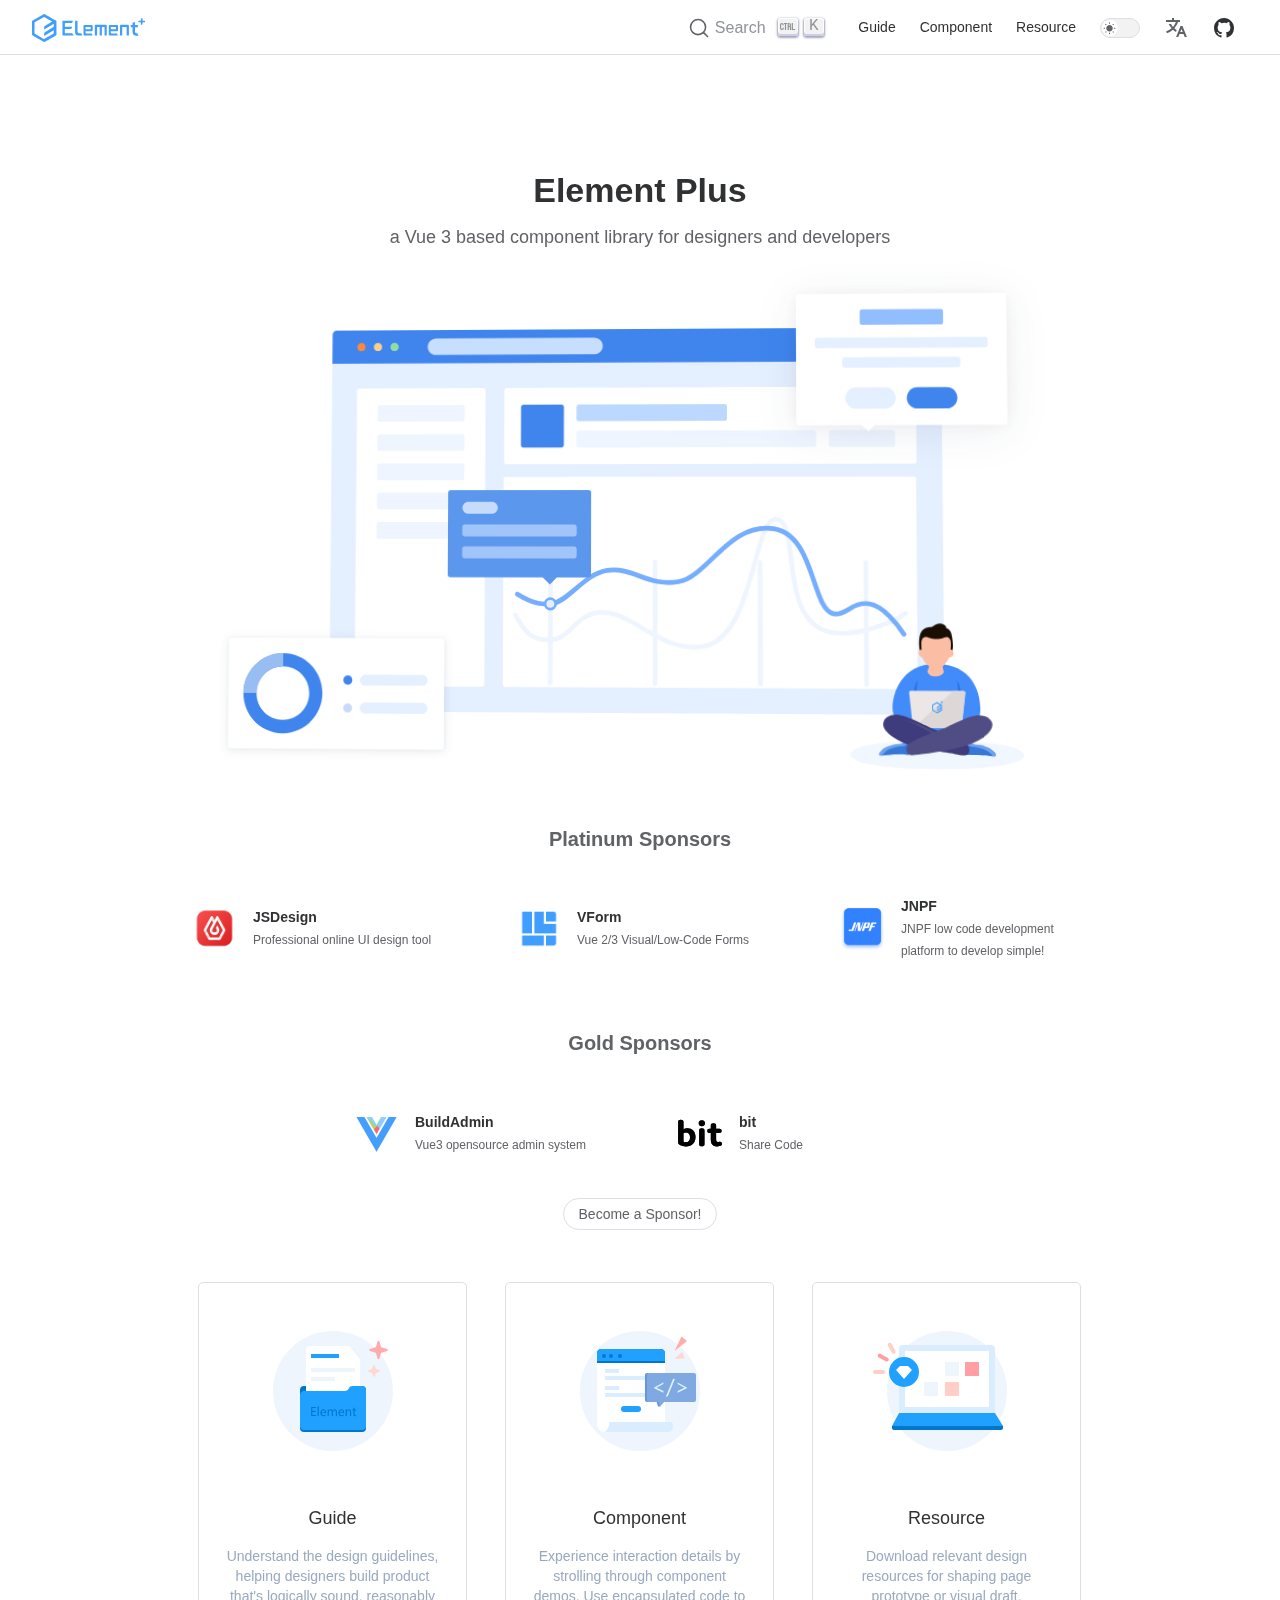
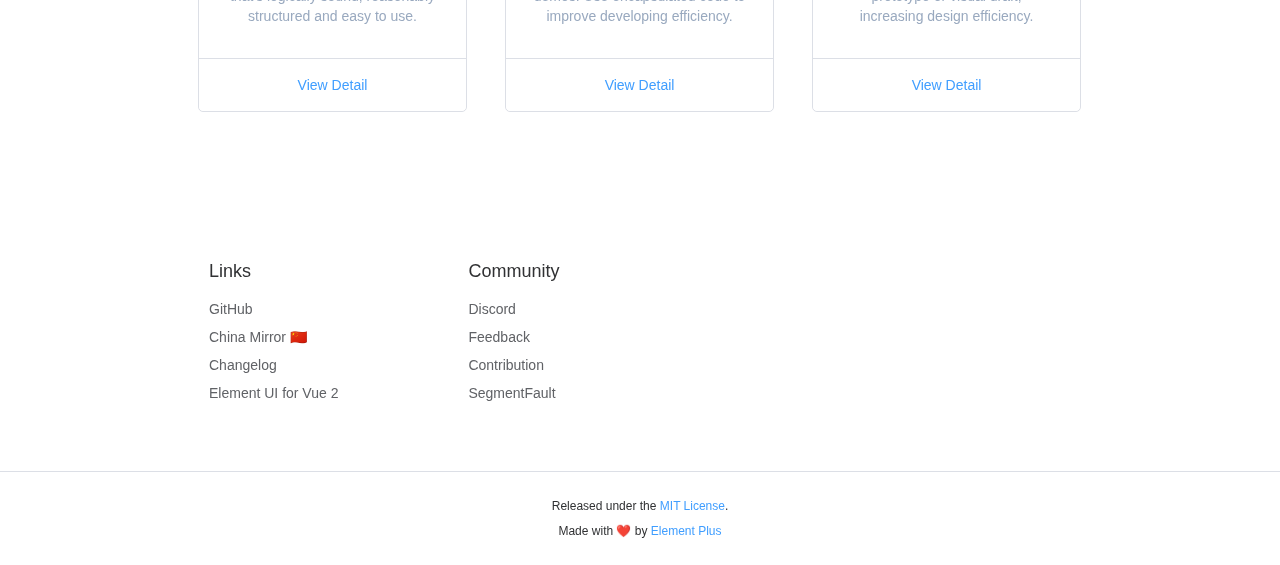
==== commit c1f4a279: "Deploying to master from @ lixiaofa/fast-plus@8de2f075616c2719709eb8762bb9a3d7f576e249 🚀" ====
--- a/index.html
+++ b/index.html
@@ -5,9 +5,9 @@
     <meta name="viewport" content="width=device-width,initial-scale=1">
     <title>A Vue 3 UI Framework | Fast Plus</title>
     <meta name="description" content="a Vue 3 based component library for designers and developers">
-    <link rel="stylesheet" href="/assets/style.f3d5a8fe.css">
-    <link rel="modulepreload" href="/assets/app.9ded7948.js">
-    <link rel="modulepreload" href="/assets/index.md.269d75ba.lean.js">
+    <link rel="stylesheet" href="/assets/style.2e3ecbad.css">
+    <link rel="modulepreload" href="/assets/app.1750d502.js">
+    <link rel="modulepreload" href="/assets/index.md.628c47d2.lean.js">
     
     <link rel="icon" href="/images/element-plus-logo-small.svg" type="image/svg+xm">
   <link rel="apple-touch-icon" href="/apple-touch-icon.png" sizes="180x180">
@@ -29,9 +29,9 @@
   <meta property="og:title" content="A Vue 3 UI Framework | Fast Plus">
   </head>
   <body>
-    <div id="app"><div class="App"><!--[--><span tabindex="-1" data-v-d2e1b550></span><a href="#page-content" class="skip-link visually-hidden" data-v-d2e1b550>Skip to content</a><!--]--><!----><header class="navbar"><div class="navbar-wrapper" data-v-0baf1018><div class="header-container" data-v-0baf1018><div class="logo-container" data-v-0baf1018><a href="/en-US/" data-v-0baf1018><img class="logo" src="/images/element-plus-logo.svg" alt="Element Plus Logo" data-v-0baf1018></a></div><div class="content" data-v-0baf1018><div id="docsearch" class="algolia-search-box search" data-v-0baf1018></div><nav class="navbar-menu menu" data-v-0baf1018><!--[--><a class="link-item link is-menu-link" href="/en-US/guide/installation" data-v-76aa4338 data-v-36735cb0><!--[--><!--[-->Guide<!--]--><!--]--><!----></a><a class="link-item link is-menu-link" href="/en-US/component/sku" data-v-76aa4338 data-v-36735cb0><!--[--><!--[-->Component<!--]--><!--]--><!----></a><a class="link-item link is-menu-link" href="/en-US/resource/index" data-v-76aa4338 data-v-36735cb0><!--[--><!--[-->Resource<!--]--><!--]--><!----></a><!--]--></nav><div class="theme-toggler-content theme-toggler" data-v-0baf1018 data-v-36b198f3><button class="switch" role="switch" aria-label="toggle dark mode" aria-checked="false" data-v-36b198f3 data-v-3de418c2><div class="switch__action"><div class="switch__icon"><!--[--><i class="el-icon" style="font-size:13px;" data-v-3de418c2><!--[--><svg viewbox="0 0 24 24" class="dark-icon" data-v-3de418c2><path d="M11.01 3.05C6.51 3.54 3 7.36 3 12a9 9 0 0 0 9 9c4.63 0 8.45-3.5 8.95-8c.09-.79-.78-1.42-1.54-.95A5.403 5.403 0 0 1 11.1 7.5c0-1.06.31-2.06.84-2.89c.45-.67-.04-1.63-.93-1.56z" fill="currentColor"></path></svg><svg viewbox="0 0 24 24" class="light-icon" data-v-3de418c2><path d="M6.05 4.14l-.39-.39a.993.993 0 0 0-1.4 0l-.01.01a.984.984 0 0 0 0 1.4l.39.39c.39.39 1.01.39 1.4 0l.01-.01a.984.984 0 0 0 0-1.4zM3.01 10.5H1.99c-.55 0-.99.44-.99.99v.01c0 .55.44.99.99.99H3c.56.01 1-.43 1-.98v-.01c0-.56-.44-1-.99-1zm9-9.95H12c-.56 0-1 .44-1 .99v.96c0 .55.44.99.99.99H12c.56.01 1-.43 1-.98v-.97c0-.55-.44-.99-.99-.99zm7.74 3.21c-.39-.39-1.02-.39-1.41-.01l-.39.39a.984.984 0 0 0 0 1.4l.01.01c.39.39 1.02.39 1.4 0l.39-.39a.984.984 0 0 0 0-1.4zm-1.81 15.1l.39.39a.996.996 0 1 0 1.41-1.41l-.39-.39a.993.993 0 0 0-1.4 0c-.4.4-.4 1.02-.01 1.41zM20 11.49v.01c0 .55.44.99.99.99H22c.55 0 .99-.44.99-.99v-.01c0-.55-.44-.99-.99-.99h-1.01c-.55 0-.99.44-.99.99zM12 5.5c-3.31 0-6 2.69-6 6s2.69 6 6 6s6-2.69 6-6s-2.69-6-6-6zm-.01 16.95H12c.55 0 .99-.44.99-.99v-.96c0-.55-.44-.99-.99-.99h-.01c-.55 0-.99.44-.99.99v.96c0 .55.44.99.99.99zm-7.74-3.21c.39.39 1.02.39 1.41 0l.39-.39a.993.993 0 0 0 0-1.4l-.01-.01a.996.996 0 0 0-1.41 0l-.39.39c-.38.4-.38 1.02.01 1.41z" fill="currentColor"></path></svg><!--]--></i><!--]--></div></div></button></div><div class="translation-container translation" data-v-0baf1018 data-v-12008bb2><!----></div><div class="social-links" data-v-0baf1018 data-v-76aa5200><!--[--><a href="https://github.com/lixiaofa/fast-plus" title="GitHub" target="_blank" rel="noreferrer noopener" class="social-link" data-v-76aa5200 data-v-6c8d2bba><i class="el-icon" style="font-size:24px;" data-v-6c8d2bba><!--[--><svg preserveAspectRatio="xMidYMid meet" viewBox="0 0 24 24" width="1.2em" height="1.2em" data-v-6c8d2bba><path fill="currentColor" d="M12 2C6.475 2 2 6.475 2 12a9.994 9.994 0 0 0 6.838 9.488c.5.087.687-.213.687-.476c0-.237-.013-1.024-.013-1.862c-2.512.463-3.162-.612-3.362-1.175c-.113-.288-.6-1.175-1.025-1.413c-.35-.187-.85-.65-.013-.662c.788-.013 1.35.725 1.538 1.025c.9 1.512 2.338 1.087 2.912.825c.088-.65.35-1.087.638-1.337c-2.225-.25-4.55-1.113-4.55-4.938c0-1.088.387-1.987 1.025-2.688c-.1-.25-.45-1.275.1-2.65c0 0 .837-.262 2.75 1.026a9.28 9.28 0 0 1 2.5-.338c.85 0 1.7.112 2.5.337c1.912-1.3 2.75-1.024 2.75-1.024c.55 1.375.2 2.4.1 2.65c.637.7 1.025 1.587 1.025 2.687c0 3.838-2.337 4.688-4.562 4.938c.362.312.675.912.675 1.85c0 1.337-.013 2.412-.013 2.75c0 .262.188.574.688.474A10.016 10.016 0 0 0 22 12c0-5.525-4.475-10-10-10z"></path></svg><!--]--></i></a><!--]--></div><button class="reset-btn menu-hamburger hamburger" aria-label="mobile navigation" aria-expanded="false" aria-controls="full-screen" data-v-0baf1018><span class="hamburger-1"></span><span class="hamburger-2"></span><span class="hamburger-3"></span></button></div></div></div><!----></header><!----><!----><main id="page-content" class="page-content"><!--[--><div class="hero-content"><div style="position:relative;"><div></div></div></div><div class="el-divider el-divider--horizontal" style="--el-border-style:solid;margin-bottom:0;" role="separator"><!--v-if--></div><div class="text-center py-6 text-xs"><p class="mb-1"> Released under the <a href="https://opensource.org/licenses/MIT" target="_blank" rel="noopener noreferer">MIT License</a>. </p><p class="mt-1"> Made with ❤️ by <a href="https://github.com/element-plus" target="_blank" rel="noopener noreferer">Element Plus</a></p></div><!--]--><!----></main><!----></div></div>
-    <script>__VP_HASH_MAP__ = JSON.parse("{\"en-us_component_sku.md\":\"f47adbb1\",\"en-us_guide_installation.md\":\"76ff5d7b\",\"en-us_guide_quickstart.md\":\"00482221\",\"en-us_index.md\":\"66455cb7\",\"en-us_resource_index.md\":\"76a2e0fa\",\"index.md\":\"269d75ba\"}")</script>
-    <script type="module" async src="/assets/app.9ded7948.js"></script>
+    <div id="app"><div class="App"><!--[--><span tabindex="-1" data-v-d2e1b550></span><a href="#page-content" class="skip-link visually-hidden" data-v-d2e1b550>Skip to content</a><!--]--><!----><header class="navbar"><div class="navbar-wrapper" data-v-0baf1018><div class="header-container" data-v-0baf1018><div class="logo-container" data-v-0baf1018><a href="/en-US/" data-v-0baf1018><img class="logo" src="/images/element-plus-logo.svg" alt="Element Plus Logo" data-v-0baf1018></a></div><div class="content" data-v-0baf1018><div id="docsearch" class="algolia-search-box search" data-v-0baf1018></div><nav class="navbar-menu menu" data-v-0baf1018><!--[--><a class="link-item link is-menu-link" href="/en-US/guide/installation" data-v-76aa4338 data-v-36735cb0><!--[--><!--[-->Guide<!--]--><!--]--><!----></a><a class="link-item link is-menu-link" href="/en-US/component/sku" data-v-76aa4338 data-v-36735cb0><!--[--><!--[-->Component<!--]--><!--]--><!----></a><a class="link-item link is-menu-link" href="/en-US/resource/index" data-v-76aa4338 data-v-36735cb0><!--[--><!--[-->Resource<!--]--><!--]--><!----></a><!--]--></nav><div class="theme-toggler-content theme-toggler" data-v-0baf1018 data-v-36b198f3><button class="switch" role="switch" aria-label="toggle dark mode" aria-checked="false" data-v-36b198f3 data-v-3de418c2><div class="switch__action"><div class="switch__icon"><!--[--><i class="el-icon" style="font-size:13px;" data-v-3de418c2><!--[--><svg viewbox="0 0 24 24" class="dark-icon" data-v-3de418c2><path d="M11.01 3.05C6.51 3.54 3 7.36 3 12a9 9 0 0 0 9 9c4.63 0 8.45-3.5 8.95-8c.09-.79-.78-1.42-1.54-.95A5.403 5.403 0 0 1 11.1 7.5c0-1.06.31-2.06.84-2.89c.45-.67-.04-1.63-.93-1.56z" fill="currentColor"></path></svg><svg viewbox="0 0 24 24" class="light-icon" data-v-3de418c2><path d="M6.05 4.14l-.39-.39a.993.993 0 0 0-1.4 0l-.01.01a.984.984 0 0 0 0 1.4l.39.39c.39.39 1.01.39 1.4 0l.01-.01a.984.984 0 0 0 0-1.4zM3.01 10.5H1.99c-.55 0-.99.44-.99.99v.01c0 .55.44.99.99.99H3c.56.01 1-.43 1-.98v-.01c0-.56-.44-1-.99-1zm9-9.95H12c-.56 0-1 .44-1 .99v.96c0 .55.44.99.99.99H12c.56.01 1-.43 1-.98v-.97c0-.55-.44-.99-.99-.99zm7.74 3.21c-.39-.39-1.02-.39-1.41-.01l-.39.39a.984.984 0 0 0 0 1.4l.01.01c.39.39 1.02.39 1.4 0l.39-.39a.984.984 0 0 0 0-1.4zm-1.81 15.1l.39.39a.996.996 0 1 0 1.41-1.41l-.39-.39a.993.993 0 0 0-1.4 0c-.4.4-.4 1.02-.01 1.41zM20 11.49v.01c0 .55.44.99.99.99H22c.55 0 .99-.44.99-.99v-.01c0-.55-.44-.99-.99-.99h-1.01c-.55 0-.99.44-.99.99zM12 5.5c-3.31 0-6 2.69-6 6s2.69 6 6 6s6-2.69 6-6s-2.69-6-6-6zm-.01 16.95H12c.55 0 .99-.44.99-.99v-.96c0-.55-.44-.99-.99-.99h-.01c-.55 0-.99.44-.99.99v.96c0 .55.44.99.99.99zm-7.74-3.21c.39.39 1.02.39 1.41 0l.39-.39a.993.993 0 0 0 0-1.4l-.01-.01a.996.996 0 0 0-1.41 0l-.39.39c-.38.4-.38 1.02.01 1.41z" fill="currentColor"></path></svg><!--]--></i><!--]--></div></div></button></div><div class="translation-container translation" data-v-0baf1018 data-v-12008bb2><!----></div><div class="social-links" data-v-0baf1018 data-v-76aa5200><!--[--><a href="https://github.com/lixiaofa/fast-plus" title="GitHub" target="_blank" rel="noreferrer noopener" class="social-link" data-v-76aa5200 data-v-6c8d2bba><i class="el-icon" style="font-size:24px;" data-v-6c8d2bba><!--[--><svg viewBox="0 0 24 24" width="1.2em" height="1.2em" data-v-6c8d2bba><path fill="currentColor" d="M12.001 2c-5.525 0-10 4.475-10 10a9.994 9.994 0 0 0 6.837 9.488c.5.087.688-.213.688-.476c0-.237-.013-1.024-.013-1.862c-2.512.463-3.162-.612-3.362-1.175c-.113-.288-.6-1.175-1.025-1.413c-.35-.187-.85-.65-.013-.662c.788-.013 1.35.725 1.538 1.025c.9 1.512 2.337 1.087 2.912.825c.088-.65.35-1.087.638-1.337c-2.225-.25-4.55-1.113-4.55-4.938c0-1.088.387-1.987 1.025-2.688c-.1-.25-.45-1.275.1-2.65c0 0 .837-.262 2.75 1.026a9.28 9.28 0 0 1 2.5-.338c.85 0 1.7.112 2.5.337c1.913-1.3 2.75-1.024 2.75-1.024c.55 1.375.2 2.4.1 2.65c.637.7 1.025 1.587 1.025 2.687c0 3.838-2.337 4.688-4.563 4.938c.363.312.676.912.676 1.85c0 1.337-.013 2.412-.013 2.75c0 .262.188.574.688.474A10.016 10.016 0 0 0 22 12c0-5.525-4.475-10-10-10Z"></path></svg><!--]--></i></a><!--]--></div><button class="reset-btn menu-hamburger hamburger" aria-label="mobile navigation" aria-expanded="false" aria-controls="full-screen" data-v-0baf1018><span class="hamburger-1"></span><span class="hamburger-2"></span><span class="hamburger-3"></span></button></div></div></div><!----></header><!----><!----><main id="page-content" class="page-content"><!--[--><div class="hero-content"><div style="position:relative;"><div></div></div></div><div class="el-divider el-divider--horizontal" style="--el-border-style:solid;margin-bottom:0;" role="separator"><!--v-if--></div><div class="text-center py-6 text-xs"><p class="mb-1"> Released under the <a href="https://opensource.org/licenses/MIT" target="_blank" rel="noopener noreferer">MIT License</a>. </p><p class="mt-1"> Made with ❤️ by <a href="https://github.com/element-plus" target="_blank" rel="noopener noreferer">Element Plus</a></p></div><!--]--><!----></main><!----></div></div>
+    <script>__VP_HASH_MAP__ = JSON.parse("{\"en-us_component_sku.md\":\"9154998f\",\"en-us_guide_installation.md\":\"dbb905de\",\"en-us_guide_quickstart.md\":\"a414434e\",\"en-us_index.md\":\"c20aa09a\",\"en-us_resource_index.md\":\"d6787daf\",\"index.md\":\"628c47d2\"}")</script>
+    <script type="module" async src="/assets/app.1750d502.js"></script>
     
   </body>
 </html>--- a/assets/style.2e3ecbad.css
+++ b/assets/style.2e3ecbad.css
@@ -0,0 +1 @@
+.st0[data-v-37de047c]{fill:#f2f8fe}.st1[data-v-37de047c]{fill:#1abcfe}.st2[data-v-37de047c]{fill:#0acf83}.st3[data-v-37de047c]{fill:#ff7262}.st4[data-v-37de047c]{fill:#f24e1e}.st5[data-v-37de047c]{fill:#a259ff}.st6[data-v-37de047c]{fill:#20a0ff}.st7[data-v-37de047c]{fill:#fff}.st8[data-v-37de047c]{fill-rule:evenodd;clip-rule:evenodd;fill:#deecf9}.dark .st0[data-v-37de047c]{fill:#272829}.dark .st8[data-v-37de047c]{fill-rule:evenodd;clip-rule:evenodd;fill:#373f48}.st0[data-v-6a529de1]{fill:#f2f8fe}.st1[data-v-6a529de1]{fill:#ffd6d2}.st2[data-v-6a529de1]{fill:#20a0ff}.st3[data-v-6a529de1]{fill:#6496dc}.st4[data-v-6a529de1]{fill:#afc8ea}.st5[data-v-6a529de1]{fill:#80a8e1}.st6[data-v-6a529de1]{fill:#93b8ee}.st7[data-v-6a529de1]{fill:#afc8eb}.dark .st0[data-v-6a529de1]{fill:#3e444a}.el-card{--el-card-border-color:var(--el-border-color-light);--el-card-border-radius:4px;--el-card-padding:20px;--el-card-bg-color:var(--el-fill-color-blank)}.el-card{border-radius:var(--el-card-border-radius);border:1px solid var(--el-card-border-color);background-color:var(--el-card-bg-color);overflow:hidden;color:var(--el-text-color-primary);transition:var(--el-transition-duration)}.el-card.is-always-shadow{box-shadow:var(--el-box-shadow-light)}.el-card.is-hover-shadow:focus,.el-card.is-hover-shadow:hover{box-shadow:var(--el-box-shadow-light)}.el-card__header{padding:calc(var(--el-card-padding) - 2px) var(--el-card-padding);border-bottom:1px solid var(--el-card-border-color);box-sizing:border-box}.el-card__body{padding:var(--el-card-padding)}.st0[data-v-3732c2a3]{fill:#f2f8fe}.st1[data-v-3732c2a3]{fill-rule:evenodd;clip-rule:evenodd;fill:#ddeafc}.st2[data-v-3732c2a3]{fill:#fff}.st3[data-v-3732c2a3]{fill:#20a0ff}.st4[data-v-3732c2a3]{fill:#0d89e5}.st5[data-v-3732c2a3]{fill:#80a8e1}.st6[data-v-3732c2a3]{fill:#5289d6}.st7[data-v-3732c2a3]{fill:#ffd6d2}.st8[data-v-3732c2a3]{fill:#f8a3a4}.st9[data-v-3732c2a3]{fill:#dbedff}.st10[data-v-3732c2a3]{fill:#a2c6eb}.st11[data-v-3732c2a3]{fill-rule:evenodd;clip-rule:evenodd;fill:#deebfd}.dark .st0[data-v-3732c2a3]{fill:#272829}.dark .st1[data-v-3732c2a3]{fill-rule:evenodd;clip-rule:evenodd;fill:#494c52}.dark .st2[data-v-3732c2a3]{fill:#33383d}.dark .st3[data-v-3732c2a3]{fill:#20a0ff}.dark .st4[data-v-3732c2a3]{fill:#0d89e5}.dark .st5[data-v-3732c2a3]{fill:#80a8e1}.dark .st6[data-v-3732c2a3]{fill:#5289d6}.dark .st7[data-v-3732c2a3]{fill:#ffd6d2}.dark .st8[data-v-3732c2a3]{fill:#f8a3a4}.dark .st9[data-v-3732c2a3]{fill:#5d6874}.dark .st10[data-v-3732c2a3]{fill:#a2c6eb}.dark .st11[data-v-3732c2a3]{fill-rule:evenodd;clip-rule:evenodd;fill:#3e4652}.page-resource[data-v-d693eadc]{box-sizing:border-box;padding:0 40px}.page-resource h1[data-v-d693eadc]{color:var(--text-color);margin-bottom:24px}.page-resource p[data-v-d693eadc]{color:var(--text-color-light);line-height:24px;margin:0}.page-resource p[data-v-d693eadc]:last-of-type{margin-top:8px}.card[data-v-d693eadc]{text-align:center;padding:32px 0}.card img[data-v-d693eadc]{margin:auto auto 16px;height:87px}.card h3[data-v-d693eadc]{margin:10px;font-size:18px;font-weight:400}.card p[data-v-d693eadc]{font-size:14px;color:#99a9bf;padding:0 30px;margin:0 0 16px;word-break:break-word;line-height:1.8;min-height:75px}@charset "UTF-8";:root{--el-popup-modal-bg-color:var(--el-color-black);--el-popup-modal-opacity:.5}.v-modal-enter{-webkit-animation:v-modal-in var(--el-transition-duration-fast) ease;animation:v-modal-in var(--el-transition-duration-fast) ease}.v-modal-leave{-webkit-animation:v-modal-out var(--el-transition-duration-fast) ease forwards;animation:v-modal-out var(--el-transition-duration-fast) ease forwards}@-webkit-keyframes v-modal-in{0%{opacity:0}}@keyframes v-modal-in{0%{opacity:0}}@-webkit-keyframes v-modal-out{to{opacity:0}}@keyframes v-modal-out{to{opacity:0}}.v-modal{position:fixed;left:0;top:0;width:100%;height:100%;opacity:var(--el-popup-modal-opacity);background:var(--el-popup-modal-bg-color)}.el-popup-parent--hidden{overflow:hidden}.el-dialog{--el-dialog-width:50%;--el-dialog-margin-top:15vh;--el-dialog-bg-color:var(--el-bg-color);--el-dialog-box-shadow:var(--el-box-shadow);--el-dialog-title-font-size:var(--el-font-size-large);--el-dialog-content-font-size:14px;--el-dialog-font-line-height:var(--el-font-line-height-primary);--el-dialog-padding-primary:20px;--el-dialog-border-radius:var(--el-border-radius-small);position:relative;margin:var(--el-dialog-margin-top,15vh) auto 50px;background:var(--el-dialog-bg-color);border-radius:var(--el-dialog-border-radius);box-shadow:var(--el-dialog-box-shadow);box-sizing:border-box;width:var(--el-dialog-width,50%)}.el-dialog:focus{outline:0!important}.el-dialog.is-align-center{margin:auto}.el-dialog.is-fullscreen{--el-dialog-width:100%;--el-dialog-margin-top:0;margin-bottom:0;height:100%;overflow:auto}.el-dialog__wrapper{position:fixed;top:0;right:0;bottom:0;left:0;overflow:auto;margin:0}.el-dialog.is-draggable .el-dialog__header{cursor:move;-webkit-user-select:none;-moz-user-select:none;-ms-user-select:none;user-select:none}.el-dialog__header{padding:var(--el-dialog-padding-primary);padding-bottom:10px;margin-right:16px}.el-dialog__headerbtn{position:absolute;top:6px;right:0;padding:0;width:54px;height:54px;background:0 0;border:none;outline:0;cursor:pointer;font-size:var(--el-message-close-size,16px)}.el-dialog__headerbtn .el-dialog__close{color:var(--el-color-info);font-size:inherit}.el-dialog__headerbtn:focus .el-dialog__close,.el-dialog__headerbtn:hover .el-dialog__close{color:var(--el-color-primary)}.el-dialog__title{line-height:var(--el-dialog-font-line-height);font-size:var(--el-dialog-title-font-size);color:var(--el-text-color-primary)}.el-dialog__body{padding:calc(var(--el-dialog-padding-primary) + 10px) var(--el-dialog-padding-primary);color:var(--el-text-color-regular);font-size:var(--el-dialog-content-font-size)}.el-dialog__footer{padding:var(--el-dialog-padding-primary);padding-top:10px;text-align:right;box-sizing:border-box}.el-dialog--center{text-align:center}.el-dialog--center .el-dialog__body{text-align:initial;padding:25px calc(var(--el-dialog-padding-primary) + 5px) 30px}.el-dialog--center .el-dialog__footer{text-align:inherit}.el-overlay-dialog{position:fixed;top:0;right:0;bottom:0;left:0;overflow:auto}.dialog-fade-enter-active{-webkit-animation:modal-fade-in var(--el-transition-duration);animation:modal-fade-in var(--el-transition-duration)}.dialog-fade-enter-active .el-overlay-dialog{-webkit-animation:dialog-fade-in var(--el-transition-duration);animation:dialog-fade-in var(--el-transition-duration)}.dialog-fade-leave-active{-webkit-animation:modal-fade-out var(--el-transition-duration);animation:modal-fade-out var(--el-transition-duration)}.dialog-fade-leave-active .el-overlay-dialog{-webkit-animation:dialog-fade-out var(--el-transition-duration);animation:dialog-fade-out var(--el-transition-duration)}@-webkit-keyframes dialog-fade-in{0%{transform:translate3d(0,-20px,0);opacity:0}to{transform:translateZ(0);opacity:1}}@keyframes dialog-fade-in{0%{transform:translate3d(0,-20px,0);opacity:0}to{transform:translateZ(0);opacity:1}}@-webkit-keyframes dialog-fade-out{0%{transform:translateZ(0);opacity:1}to{transform:translate3d(0,-20px,0);opacity:0}}@keyframes dialog-fade-out{0%{transform:translateZ(0);opacity:1}to{transform:translate3d(0,-20px,0);opacity:0}}@-webkit-keyframes modal-fade-in{0%{opacity:0}to{opacity:1}}@keyframes modal-fade-in{0%{opacity:0}to{opacity:1}}@-webkit-keyframes modal-fade-out{0%{opacity:1}to{opacity:0}}@keyframes modal-fade-out{0%{opacity:1}to{opacity:0}}.el-overlay{position:fixed;top:0;right:0;bottom:0;left:0;z-index:2000;height:100%;background-color:var(--el-overlay-color-lighter);overflow:auto}.el-overlay .el-overlay-root{height:0}.dialog-footer button[data-v-ff8edcbe]:first-child{margin-right:10px}:root{--fs-color-white:#ffffff;--fs-color-black:#000000;--fs-color-primary-rgb:64,158,255;--fs-color-success-rgb:103,194,58;--fs-color-warning-rgb:230,162,60;--fs-color-danger-rgb:245,108,108;--fs-color-error-rgb:245,108,108;--fs-color-info-rgb:144,147,153;--fs-font-size-extra-large-max:22px;--fs-font-size-extra-large:20px;--fs-font-size-large:18px;--fs-font-size-medium:16px;--fs-font-size-base:14px;--fs-font-size-small:13px;--fs-font-size-extra-small:12px;--fs-font-family:"Helvetica Neue",Helvetica,"PingFang SC","Hiragino Sans GB","Microsoft YaHei","\5fae\8f6f\96c5\9ed1",Arial,sans-serif;--fs-font-weight-primary:500;--fs-font-line-height-primary:24px;--fs-index-normal:1;--fs-index-top:1000;--fs-index-popper:2000;--fs-border-radius-base:4px;--fs-border-radius-small:2px;--fs-border-radius-round:20px;--fs-border-radius-circle:100%;--fs-transition-duration:.3s;--fs-transition-duration-fast:.2s;--fs-transition-function-ease-in-out-bezier:cubic-bezier(.645, .045, .355, 1);--fs-transition-function-fast-bezier:cubic-bezier(.23, 1, .32, 1);--fs-transition-all:all var(--fs-transition-duration) var(--fs-transition-function-ease-in-out-bezier);--fs-transition-fade:opacity var(--fs-transition-duration) var(--fs-transition-function-fast-bezier);--fs-transition-md-fade:transform var(--fs-transition-duration) var(--fs-transition-function-fast-bezier),opacity var(--fs-transition-duration) var(--fs-transition-function-fast-bezier);--fs-transition-fade-linear:opacity var(--fs-transition-duration-fast) linear;--fs-transition-border:border-color var(--fs-transition-duration-fast) var(--fs-transition-function-ease-in-out-bezier);--fs-transition-box-shadow:box-shadow var(--fs-transition-duration-fast) var(--fs-transition-function-ease-in-out-bezier);--fs-transition-color:color var(--fs-transition-duration-fast) var(--fs-transition-function-ease-in-out-bezier);--fs-component-size-large:40px;--fs-component-size:32px;--fs-component-size-small:24px}:root{color-scheme:light;--fs-color-white:#ffffff;--fs-color-black:#000000;--fs-color-primary:#409eff;--fs-color-primary-light-3:#79bbff;--fs-color-primary-light-5:#a0cfff;--fs-color-primary-light-7:#c6e2ff;--fs-color-primary-light-8:#d9ecff;--fs-color-primary-light-9:#ecf5ff;--fs-color-primary-dark-2:#337ecc;--fs-color-success:#67c23a;--fs-color-success-light-3:#95d475;--fs-color-success-light-5:#b3e19d;--fs-color-success-light-7:#d1edc4;--fs-color-success-light-8:#e1f3d8;--fs-color-success-light-9:#f0f9eb;--fs-color-success-dark-2:#529b2e;--fs-color-warning:#e6a23c;--fs-color-warning-light-3:#eebe77;--fs-color-warning-light-5:#f3d19e;--fs-color-warning-light-7:#f8e3c5;--fs-color-warning-light-8:#faecd8;--fs-color-warning-light-9:#fdf6ec;--fs-color-warning-dark-2:#b88230;--fs-color-danger:#f56c6c;--fs-color-danger-light-3:#f89898;--fs-color-danger-light-5:#fab6b6;--fs-color-danger-light-7:#fcd3d3;--fs-color-danger-light-8:#fde2e2;--fs-color-danger-light-9:#fef0f0;--fs-color-danger-dark-2:#c45656;--fs-color-error:#f56c6c;--fs-color-error-light-3:#f89898;--fs-color-error-light-5:#fab6b6;--fs-color-error-light-7:#fcd3d3;--fs-color-error-light-8:#fde2e2;--fs-color-error-light-9:#fef0f0;--fs-color-error-dark-2:#c45656;--fs-color-info:#909399;--fs-color-info-light-3:#b1b3b8;--fs-color-info-light-5:#c8c9cc;--fs-color-info-light-7:#dedfe0;--fs-color-info-light-8:#e9e9eb;--fs-color-info-light-9:#f4f4f5;--fs-color-info-dark-2:#73767a;--fs-bg-color:#ffffff;--fs-bg-color-page:#f2f3f5;--fs-bg-color-overlay:#ffffff;--fs-text-color-extra-primary:#323233;--fs-text-color-primary:#303133;--fs-text-color-regular:#606266;--fs-text-color-secondary:#909399;--fs-text-color-extra-secondary:#969799;--fs-text-color-placeholder:#a8abb2;--fs-text-color-extra-placeholder:#c8c9cc;--fs-text-color-disabled:#c0c4cc;--fs-text-color-active:#ee0a24;--fs-border-color:#dcdfe6;--fs-border-color-light:#e4e7ed;--fs-border-color-lighter:#ebeef5;--fs-border-color-extra-light:#f2f6fc;--fs-border-color-dark:#d4d7de;--fs-border-color-darker:#cdd0d6;--fs-fill-color:#f0f2f5;--fs-fill-color-light:#f5f7fa;--fs-fill-color-lighter:#fafafa;--fs-fill-color-extra-lighter:#f2f3f5;--fs-fill-color-extra-light:#fafcff;--fs-fill-color-ext-extra-light:#f7f8fa;--fs-fill-color-dark:#ebedf0;--fs-fill-color-darker:#e6e8eb;--fs-fill-color-blank:#ffffff;--fs-box-shadow:0px 12px 32px 4px rgba(0, 0, 0, .04),0px 8px 20px rgba(0, 0, 0, .08);--fs-box-shadow-light:0px 0px 12px rgba(0, 0, 0, .12);--fs-box-shadow-lighter:0px 0px 6px rgba(0, 0, 0, .12);--fs-box-shadow-dark:0px 16px 48px 16px rgba(0, 0, 0, .08),0px 12px 32px rgba(0, 0, 0, .12),0px 8px 16px -8px rgba(0, 0, 0, .16);--fs-disabled-bg-color:var(--fs-fill-color-light);--fs-disabled-extra-bg-color:var(--fs-fill-color-extra-lighter);--fs-disabled-text-color:var(--fs-text-color-placeholder);--fs-disabled-extra-text-color:var(--fs-text-color-extra-placeholder);--fs-disabled-border-color:var(--fs-border-color-light);--fs-overlay-color:rgba(0, 0, 0, .8);--fs-overlay-color-light:rgba(0, 0, 0, .7);--fs-overlay-color-lighter:rgba(0, 0, 0, .5);--fs-mask-color:rgba(255, 255, 255, .9);--fs-mask-color-extra-light:rgba(255, 255, 255, .3);--fs-border-width:1px;--fs-border-style:solid;--fs-border-color-hover:var(--fs-text-color-disabled);--fs-border:var(--fs-border-width) var(--fs-border-style) var(--fs-border-color);--fs-svg-monochrome-grey:var(--fs-border-color)}.fade-in-linear-enter-active,.fade-in-linear-leave-active{transition:var(--fs-transition-fade-linear)}.fade-in-linear-enter-from,.fade-in-linear-leave-to{opacity:0}.fs-fade-in-linear-enter-active,.fs-fade-in-linear-leave-active{transition:var(--fs-transition-fade-linear)}.fs-fade-in-linear-enter-from,.fs-fade-in-linear-leave-to{opacity:0}.fs-fade-in-enter-active,.fs-fade-in-leave-active{transition:all var(--fs-transition-duration) cubic-bezier(.55,0,.1,1)}.fs-fade-in-enter-from,.fs-fade-in-leave-active{opacity:0}.fs-zoom-in-center-enter-active,.fs-zoom-in-center-leave-active{transition:all var(--fs-transition-duration) cubic-bezier(.55,0,.1,1)}.fs-zoom-in-center-enter-from,.fs-zoom-in-center-leave-active{opacity:0;transform:scaleX(0)}.fs-zoom-in-top-enter-active,.fs-zoom-in-top-leave-active{opacity:1;transform:scaleY(1);transition:var(--fs-transition-md-fade);transform-origin:center top}.fs-zoom-in-top-enter-active[data-popper-placement^=top],.fs-zoom-in-top-leave-active[data-popper-placement^=top]{transform-origin:center bottom}.fs-zoom-in-top-enter-from,.fs-zoom-in-top-leave-active{opacity:0;transform:scaleY(0)}.fs-zoom-in-bottom-enter-active,.fs-zoom-in-bottom-leave-active{opacity:1;transform:scaleY(1);transition:var(--fs-transition-md-fade);transform-origin:center bottom}.fs-zoom-in-bottom-enter-from,.fs-zoom-in-bottom-leave-active{opacity:0;transform:scaleY(0)}.fs-zoom-in-left-enter-active,.fs-zoom-in-left-leave-active{opacity:1;transform:scale(1);transition:var(--fs-transition-md-fade);transform-origin:top left}.fs-zoom-in-left-enter-from,.fs-zoom-in-left-leave-active{opacity:0;transform:scale(.45)}.collapse-transition{transition:var(--fs-transition-duration) height ease-in-out,var(--fs-transition-duration) padding-top ease-in-out,var(--fs-transition-duration) padding-bottom ease-in-out}.fs-collapse-transition-enter-active,.fs-collapse-transition-leave-active{transition:var(--fs-transition-duration) max-height ease-in-out,var(--fs-transition-duration) padding-top ease-in-out,var(--fs-transition-duration) padding-bottom ease-in-out}.horizontal-collapse-transition{transition:var(--fs-transition-duration) width ease-in-out,var(--fs-transition-duration) padding-left ease-in-out,var(--fs-transition-duration) padding-right ease-in-out}.fs-list-enter-active,.fs-list-leave-active{transition:all 1s}.fs-list-enter-from,.fs-list-leave-to{opacity:0;transform:translateY(-30px)}.fs-list-leave-active{position:absolute!important}.fs-opacity-transition{transition:opacity var(--fs-transition-duration) cubic-bezier(.55,0,.1,1)}.fs-icon-loading{animation:rotating 2s linear infinite}.fs-icon--right{margin-left:5px}.fs-icon--left{margin-right:5px}@keyframes rotating{0%{transform:rotate(0)}to{transform:rotate(360deg)}}.fs-icon{--color:inherit;height:1em;width:1em;line-height:1em;display:inline-flex;justify-content:center;align-items:center;position:relative;fill:currentColor;color:var(--color);font-size:inherit}.fs-icon.is-loading{animation:rotating 2s linear infinite}.fs-icon svg{height:1em;width:1em}.fs-sku{--fs-sku-font-size-small:var(--fs-font-size-small);--fs-sku-font-size:var(--fs-font-size-base);--fs-sku-font-size-medium:var(--fs-font-size-medium);--fs-sku-font-size-extra-large-max:var(--fs-font-size-extra-large-max);--fs-sku-text-color:var(--fs-text-color-extra-primary);--fs-sku-header-text-color:var(--fs-text-color-extra-secondary);--fs-sku-border-radius-small:var(--fs-border-radius-small);--fs-sku-row-bg-color:var(--fs-fill-color-ext-extra-light);--fs-sku-active-row-bg-color:var(--fs-color-danger-light-8);--fs-sku-active-row-text-color:var(--fs-text-color-active);--fs-sku-disabled-row-bg-color:var(--fs-disabled-extra-bg-color);--fs-sku-disabled-row-text-color:var(--fs-disabled-extra-text-color)}.fs-sku{display:flex;flex-direction:column;align-items:stretch;padding:15px 15px 70px;min-height:50%;max-height:80%;overflow-y:visible;font-size:var(--fs-sku-font-size)}.fs-sku ::-webkit-scrollbar{display:none}.fs-sku__symbol{font-size:var(--fs-sku-font-size-medium);vertical-align:bottom}.fs-sku__num{font-weight:var(--fs-font-weight-primary);font-size:var(--fs-sku-font-size-extra-large-max);vertical-align:bottom;word-wrap:break-word}.fs-sku__img{margin:4px 0 4px 4px;border-radius:var(--fs-sku-border-radius-small)}.fs-sku__name{padding:8px}.fs-sku--active{background:var(--fs-sku-active-row-bg-color)!important;color:var(--fs-sku-active-row-text-color)!important}.fs-sku--disabled{background:var(--fs-sku-disabled-row-bg-color);color:var(--fs-sku-disabled-row-text-color);cursor:not-allowed}.fs-sku-header{display:flex}.fs-sku-header__wrapper{display:grid;align-content:end;margin-left:15px}.fs-sku-header__price{margin-left:-2px;color:var(--fs-sku-active-row-text-color)}.fs-sku-body__wrapper{flex:1 1 auto;min-height:44px;overflow-y:scroll;-webkit-overflow-scrolling:touch}.fs-sku-header-item{margin-top:8px;color:var(--fs-sku-header-text-color);font-size:12px;line-height:16px}.fs-sku-row__label{padding-bottom:12px}.fs-sku-row--multiple{color:var(--fs-sku-header-text-color)}.fs-sku-row-item{display:inline-flex;align-items:center;justify-content:center;min-width:40px;margin:0 12px -5px 0;font-size:var(--fs-sku-font-size-small);line-height:16px;vertical-align:middle;position:relative;overflow:hidden;color:var(--fs-sku-text-color);border-radius:4px;cursor:pointer;background:var(--fs-sku-row-bg-color)}.fs-sku-stepper{display:flex;justify-content:space-between}.fs-sku-stepper--quota{color:var(--fs-sku-active-row-text-color);font-size:12px;margin-right:8px}.dialog-footer button[data-v-33a7ccb6]:first-child{margin-right:10px}.el-form{--el-form-label-font-size:var(--el-font-size-base);--el-form-inline-content-width:220px}.el-form--label-left .el-form-item__label{justify-content:flex-start}.el-form--label-top .el-form-item{display:block}.el-form--label-top .el-form-item .el-form-item__label{display:block;height:auto;text-align:left;margin-bottom:8px;line-height:22px}.el-form--inline .el-form-item{display:inline-flex;vertical-align:middle;margin-right:32px}.el-form--inline.el-form--label-top{display:flex;flex-wrap:wrap}.el-form--inline.el-form--label-top .el-form-item{display:block}.el-form--large.el-form--label-top .el-form-item .el-form-item__label{margin-bottom:12px;line-height:22px}.el-form--default.el-form--label-top .el-form-item .el-form-item__label{margin-bottom:8px;line-height:22px}.el-form--small.el-form--label-top .el-form-item .el-form-item__label{margin-bottom:4px;line-height:20px}.el-form-item{display:flex;--font-size:14px;margin-bottom:18px}.el-form-item .el-form-item{margin-bottom:0}.el-form-item .el-input__validateIcon{display:none}.el-form-item--large{--font-size:14px;--el-form-label-font-size:var(--font-size);margin-bottom:22px}.el-form-item--large .el-form-item__label{height:40px;line-height:40px}.el-form-item--large .el-form-item__content{line-height:40px}.el-form-item--large .el-form-item__error{padding-top:4px}.el-form-item--default{--font-size:14px;--el-form-label-font-size:var(--font-size);margin-bottom:18px}.el-form-item--default .el-form-item__label{height:32px;line-height:32px}.el-form-item--default .el-form-item__content{line-height:32px}.el-form-item--default .el-form-item__error{padding-top:2px}.el-form-item--small{--font-size:12px;--el-form-label-font-size:var(--font-size);margin-bottom:18px}.el-form-item--small .el-form-item__label{height:24px;line-height:24px}.el-form-item--small .el-form-item__content{line-height:24px}.el-form-item--small .el-form-item__error{padding-top:2px}.el-form-item__label-wrap{display:flex}.el-form-item__label{display:inline-flex;justify-content:flex-end;align-items:flex-start;flex:0 0 auto;font-size:var(--el-form-label-font-size);color:var(--el-text-color-regular);height:32px;line-height:32px;padding:0 12px 0 0;box-sizing:border-box}.el-form-item__content{display:flex;flex-wrap:wrap;align-items:center;flex:1;line-height:32px;position:relative;font-size:var(--font-size);min-width:0}.el-form-item__content .el-input-group{vertical-align:top}.el-form-item__error{color:var(--el-color-danger);font-size:12px;line-height:1;padding-top:2px;position:absolute;top:100%;left:0}.el-form-item__error--inline{position:relative;top:auto;left:auto;display:inline-block;margin-left:10px}.el-form-item.is-required:not(.is-no-asterisk).asterisk-left>.el-form-item__label-wrap>.el-form-item__label:before,.el-form-item.is-required:not(.is-no-asterisk).asterisk-left>.el-form-item__label:before{content:"*";color:var(--el-color-danger);margin-right:4px}.el-form-item.is-required:not(.is-no-asterisk).asterisk-right>.el-form-item__label-wrap>.el-form-item__label:after,.el-form-item.is-required:not(.is-no-asterisk).asterisk-right>.el-form-item__label:after{content:"*";color:var(--el-color-danger);margin-left:4px}.el-form-item.is-error .el-select-v2__wrapper.is-focused{border-color:transparent}.el-form-item.is-error .el-select-v2__wrapper,.el-form-item.is-error .el-select-v2__wrapper:focus,.el-form-item.is-error .el-textarea__inner,.el-form-item.is-error .el-textarea__inner:focus{box-shadow:0 0 0 1px var(--el-color-danger) inset}.el-form-item.is-error .el-input__wrapper{box-shadow:0 0 0 1px var(--el-color-danger) inset}.el-form-item.is-error .el-input-group__append .el-input__wrapper,.el-form-item.is-error .el-input-group__prepend .el-input__wrapper{box-shadow:0 0 0 1px transparent inset}.el-form-item.is-error .el-input__validateIcon{color:var(--el-color-danger)}.el-form-item--feedback .el-input__validateIcon{display:inline-flex}.el-textarea{--el-input-text-color:var(--el-text-color-regular);--el-input-border:var(--el-border);--el-input-hover-border:var(--el-border-color-hover);--el-input-focus-border:var(--el-color-primary);--el-input-transparent-border:0 0 0 1px transparent inset;--el-input-border-color:var(--el-border-color);--el-input-border-radius:var(--el-border-radius-base);--el-input-bg-color:var(--el-fill-color-blank);--el-input-icon-color:var(--el-text-color-placeholder);--el-input-placeholder-color:var(--el-text-color-placeholder);--el-input-hover-border-color:var(--el-border-color-hover);--el-input-clear-hover-color:var(--el-text-color-secondary);--el-input-focus-border-color:var(--el-color-primary);--el-input-width:100%}.el-textarea{position:relative;display:inline-block;width:100%;vertical-align:bottom;font-size:var(--el-font-size-base)}.el-textarea__inner{position:relative;display:block;resize:vertical;padding:5px 11px;line-height:1.5;box-sizing:border-box;width:100%;font-size:inherit;font-family:inherit;color:var(--el-input-text-color,var(--el-text-color-regular));background-color:var(--el-input-bg-color,var(--el-fill-color-blank));background-image:none;-webkit-appearance:none;box-shadow:0 0 0 1px var(--el-input-border-color,var(--el-border-color)) inset;border-radius:var(--el-input-border-radius,var(--el-border-radius-base));transition:var(--el-transition-box-shadow);border:none}.el-textarea__inner::-moz-placeholder{color:var(--el-input-placeholder-color,var(--el-text-color-placeholder))}.el-textarea__inner:-ms-input-placeholder{color:var(--el-input-placeholder-color,var(--el-text-color-placeholder))}.el-textarea__inner::placeholder{color:var(--el-input-placeholder-color,var(--el-text-color-placeholder))}.el-textarea__inner:hover{box-shadow:0 0 0 1px var(--el-input-hover-border-color) inset}.el-textarea__inner:focus{outline:0;box-shadow:0 0 0 1px var(--el-input-focus-border-color) inset}.el-textarea .el-input__count{color:var(--el-color-info);background:var(--el-fill-color-blank);position:absolute;font-size:12px;line-height:14px;bottom:5px;right:10px}.el-textarea.is-disabled .el-textarea__inner{box-shadow:0 0 0 1px var(--el-disabled-border-color) inset;background-color:var(--el-disabled-bg-color);color:var(--el-disabled-text-color);cursor:not-allowed}.el-textarea.is-disabled .el-textarea__inner::-moz-placeholder{color:var(--el-text-color-placeholder)}.el-textarea.is-disabled .el-textarea__inner:-ms-input-placeholder{color:var(--el-text-color-placeholder)}.el-textarea.is-disabled .el-textarea__inner::placeholder{color:var(--el-text-color-placeholder)}.el-textarea.is-exceed .el-textarea__inner{box-shadow:0 0 0 1px var(--el-color-danger) inset}.el-textarea.is-exceed .el-input__count{color:var(--el-color-danger)}.el-input{--el-input-text-color:var(--el-text-color-regular);--el-input-border:var(--el-border);--el-input-hover-border:var(--el-border-color-hover);--el-input-focus-border:var(--el-color-primary);--el-input-transparent-border:0 0 0 1px transparent inset;--el-input-border-color:var(--el-border-color);--el-input-border-radius:var(--el-border-radius-base);--el-input-bg-color:var(--el-fill-color-blank);--el-input-icon-color:var(--el-text-color-placeholder);--el-input-placeholder-color:var(--el-text-color-placeholder);--el-input-hover-border-color:var(--el-border-color-hover);--el-input-clear-hover-color:var(--el-text-color-secondary);--el-input-focus-border-color:var(--el-color-primary);--el-input-width:100%}.el-input{--el-input-height:var(--el-component-size);position:relative;font-size:var(--el-font-size-base);display:inline-flex;width:var(--el-input-width);line-height:var(--el-input-height);box-sizing:border-box;vertical-align:middle}.el-input::-webkit-scrollbar{z-index:11;width:6px}.el-input::-webkit-scrollbar:horizontal{height:6px}.el-input::-webkit-scrollbar-thumb{border-radius:5px;width:6px;background:var(--el-text-color-disabled)}.el-input::-webkit-scrollbar-corner{background:var(--el-fill-color-blank)}.el-input::-webkit-scrollbar-track{background:var(--el-fill-color-blank)}.el-input::-webkit-scrollbar-track-piece{background:var(--el-fill-color-blank);width:6px}.el-input .el-input__clear,.el-input .el-input__password{color:var(--el-input-icon-color);font-size:14px;cursor:pointer}.el-input .el-input__clear:hover,.el-input .el-input__password:hover{color:var(--el-input-clear-hover-color)}.el-input .el-input__count{height:100%;display:inline-flex;align-items:center;color:var(--el-color-info);font-size:12px}.el-input .el-input__count .el-input__count-inner{background:var(--el-fill-color-blank);line-height:initial;display:inline-block;padding-left:8px}.el-input__wrapper{display:inline-flex;flex-grow:1;align-items:center;justify-content:center;padding:1px 11px;background-color:var(--el-input-bg-color,var(--el-fill-color-blank));background-image:none;border-radius:var(--el-input-border-radius,var(--el-border-radius-base));cursor:text;transition:var(--el-transition-box-shadow);transform:translateZ(0);box-shadow:0 0 0 1px var(--el-input-border-color,var(--el-border-color)) inset}.el-input__wrapper:hover{box-shadow:0 0 0 1px var(--el-input-hover-border-color) inset}.el-input__wrapper.is-focus{box-shadow:0 0 0 1px var(--el-input-focus-border-color) inset}.el-input__inner{--el-input-inner-height:calc(var(--el-input-height, 32px) - 2px);width:100%;flex-grow:1;-webkit-appearance:none;color:var(--el-input-text-color,var(--el-text-color-regular));font-size:inherit;height:var(--el-input-inner-height);line-height:var(--el-input-inner-height);padding:0;outline:0;border:none;background:0 0;box-sizing:border-box}.el-input__inner:focus{outline:0}.el-input__inner::-moz-placeholder{color:var(--el-input-placeholder-color,var(--el-text-color-placeholder))}.el-input__inner:-ms-input-placeholder{color:var(--el-input-placeholder-color,var(--el-text-color-placeholder))}.el-input__inner::placeholder{color:var(--el-input-placeholder-color,var(--el-text-color-placeholder))}.el-input__inner[type=password]::-ms-reveal{display:none}.el-input__prefix{display:inline-flex;white-space:nowrap;flex-shrink:0;flex-wrap:nowrap;height:100%;text-align:center;color:var(--el-input-icon-color,var(--el-text-color-placeholder));transition:all var(--el-transition-duration);pointer-events:none}.el-input__prefix-inner{pointer-events:all;display:inline-flex;align-items:center;justify-content:center}.el-input__prefix-inner>:last-child{margin-right:8px}.el-input__prefix-inner>:first-child,.el-input__prefix-inner>:first-child.el-input__icon{margin-left:0}.el-input__suffix{display:inline-flex;white-space:nowrap;flex-shrink:0;flex-wrap:nowrap;height:100%;text-align:center;color:var(--el-input-icon-color,var(--el-text-color-placeholder));transition:all var(--el-transition-duration);pointer-events:none}.el-input__suffix-inner{pointer-events:all;display:inline-flex;align-items:center;justify-content:center}.el-input__suffix-inner>:first-child{margin-left:8px}.el-input .el-input__icon{height:inherit;line-height:inherit;display:flex;justify-content:center;align-items:center;transition:all var(--el-transition-duration);margin-left:8px}.el-input__validateIcon{pointer-events:none}.el-input.is-active .el-input__wrapper{box-shadow:0 0 0 1px var(--el-input-focus-color,) inset}.el-input.is-disabled{cursor:not-allowed}.el-input.is-disabled .el-input__wrapper{background-color:var(--el-disabled-bg-color);box-shadow:0 0 0 1px var(--el-disabled-border-color) inset}.el-input.is-disabled .el-input__inner{color:var(--el-disabled-text-color);-webkit-text-fill-color:var(--el-disabled-text-color);cursor:not-allowed}.el-input.is-disabled .el-input__inner::-moz-placeholder{color:var(--el-text-color-placeholder)}.el-input.is-disabled .el-input__inner:-ms-input-placeholder{color:var(--el-text-color-placeholder)}.el-input.is-disabled .el-input__inner::placeholder{color:var(--el-text-color-placeholder)}.el-input.is-disabled .el-input__icon{cursor:not-allowed}.el-input.is-exceed .el-input__wrapper{box-shadow:0 0 0 1px var(--el-color-danger) inset}.el-input.is-exceed .el-input__suffix .el-input__count{color:var(--el-color-danger)}.el-input--large{--el-input-height:var(--el-component-size-large);font-size:14px}.el-input--large .el-input__wrapper{padding:1px 15px}.el-input--large .el-input__inner{--el-input-inner-height:calc(var(--el-input-height, 40px) - 2px)}.el-input--small{--el-input-height:var(--el-component-size-small);font-size:12px}.el-input--small .el-input__wrapper{padding:1px 7px}.el-input--small .el-input__inner{--el-input-inner-height:calc(var(--el-input-height, 24px) - 2px)}.el-input-group{display:inline-flex;width:100%;align-items:stretch}.el-input-group__append,.el-input-group__prepend{background-color:var(--el-fill-color-light);color:var(--el-color-info);position:relative;display:inline-flex;align-items:center;justify-content:center;min-height:100%;border-radius:var(--el-input-border-radius);padding:0 20px;white-space:nowrap}.el-input-group__append:focus,.el-input-group__prepend:focus{outline:0}.el-input-group__append .el-button,.el-input-group__append .el-select,.el-input-group__prepend .el-button,.el-input-group__prepend .el-select{display:inline-block;margin:0 -20px}.el-input-group__append button.el-button,.el-input-group__append button.el-button:hover,.el-input-group__append div.el-select .el-input__wrapper,.el-input-group__append div.el-select:hover .el-input__wrapper,.el-input-group__prepend button.el-button,.el-input-group__prepend button.el-button:hover,.el-input-group__prepend div.el-select .el-input__wrapper,.el-input-group__prepend div.el-select:hover .el-input__wrapper{border-color:transparent;background-color:transparent;color:inherit}.el-input-group__append .el-button,.el-input-group__append .el-input,.el-input-group__prepend .el-button,.el-input-group__prepend .el-input{font-size:inherit}.el-input-group__prepend{border-right:0;border-top-right-radius:0;border-bottom-right-radius:0;box-shadow:1px 0 0 0 var(--el-input-border-color) inset,0 1px 0 0 var(--el-input-border-color) inset,0 -1px 0 0 var(--el-input-border-color) inset}.el-input-group__append{border-left:0;border-top-left-radius:0;border-bottom-left-radius:0;box-shadow:0 1px 0 0 var(--el-input-border-color) inset,0 -1px 0 0 var(--el-input-border-color) inset,-1px 0 0 0 var(--el-input-border-color) inset}.el-input-group--prepend>.el-input__wrapper{border-top-left-radius:0;border-bottom-left-radius:0}.el-input-group--prepend .el-input-group__prepend .el-select .el-input .el-input__inner{box-shadow:none!important}.el-input-group--prepend .el-input-group__prepend .el-select .el-input .el-input__wrapper{border-top-right-radius:0;border-bottom-right-radius:0;box-shadow:1px 0 0 0 var(--el-input-border-color) inset,0 1px 0 0 var(--el-input-border-color) inset,0 -1px 0 0 var(--el-input-border-color) inset}.el-input-group--prepend .el-input-group__prepend .el-select .el-input.is-focus .el-input__inner{box-shadow:none!important}.el-input-group--prepend .el-input-group__prepend .el-select .el-input.is-focus .el-input__wrapper{box-shadow:1px 0 0 0 var(--el-input-focus-border-color) inset,1px 0 0 0 var(--el-input-focus-border-color),0 1px 0 0 var(--el-input-focus-border-color) inset,0 -1px 0 0 var(--el-input-focus-border-color) inset!important;z-index:2}.el-input-group--prepend .el-input-group__prepend .el-select .el-input.is-focus .el-input__wrapper:focus{outline:0;z-index:2;box-shadow:1px 0 0 0 var(--el-input-focus-border-color) inset,1px 0 0 0 var(--el-input-focus-border-color),0 1px 0 0 var(--el-input-focus-border-color) inset,0 -1px 0 0 var(--el-input-focus-border-color) inset!important}.el-input-group--prepend .el-input-group__prepend .el-select:hover .el-input__inner{box-shadow:none!important}.el-input-group--prepend .el-input-group__prepend .el-select:hover .el-input__wrapper{z-index:1;box-shadow:1px 0 0 0 var(--el-input-hover-border-color) inset,1px 0 0 0 var(--el-input-hover-border-color),0 1px 0 0 var(--el-input-hover-border-color) inset,0 -1px 0 0 var(--el-input-hover-border-color) inset!important}.el-input-group--append>.el-input__wrapper{border-top-right-radius:0;border-bottom-right-radius:0}.el-input-group--append .el-input-group__append .el-select .el-input .el-input__inner{box-shadow:none!important}.el-input-group--append .el-input-group__append .el-select .el-input .el-input__wrapper{border-top-left-radius:0;border-bottom-left-radius:0;box-shadow:0 1px 0 0 var(--el-input-border-color) inset,0 -1px 0 0 var(--el-input-border-color) inset,-1px 0 0 0 var(--el-input-border-color) inset}.el-input-group--append .el-input-group__append .el-select .el-input.is-focus .el-input__inner{box-shadow:none!important}.el-input-group--append .el-input-group__append .el-select .el-input.is-focus .el-input__wrapper{z-index:2;box-shadow:-1px 0 0 0 var(--el-input-focus-border-color),-1px 0 0 0 var(--el-input-focus-border-color) inset,0 1px 0 0 var(--el-input-focus-border-color) inset,0 -1px 0 0 var(--el-input-focus-border-color) inset!important}.el-input-group--append .el-input-group__append .el-select:hover .el-input__inner{box-shadow:none!important}.el-input-group--append .el-input-group__append .el-select:hover .el-input__wrapper{z-index:1;box-shadow:-1px 0 0 0 var(--el-input-hover-border-color),-1px 0 0 0 var(--el-input-hover-border-color) inset,0 1px 0 0 var(--el-input-hover-border-color) inset,0 -1px 0 0 var(--el-input-hover-border-color) inset!important}.el-select-dropdown__item{font-size:var(--el-font-size-base);padding:0 32px 0 20px;position:relative;white-space:nowrap;overflow:hidden;text-overflow:ellipsis;color:var(--el-text-color-regular);height:34px;line-height:34px;box-sizing:border-box;cursor:pointer}.el-select-dropdown__item.is-disabled{color:var(--el-text-color-placeholder);cursor:not-allowed}.el-select-dropdown__item.hover,.el-select-dropdown__item:hover{background-color:var(--el-fill-color-light)}.el-select-dropdown__item.selected{color:var(--el-color-primary);font-weight:700}.el-select-group{margin:0;padding:0}.el-select-group__wrap{position:relative;list-style:none;margin:0;padding:0}.el-select-group__wrap:not(:last-of-type){padding-bottom:24px}.el-select-group__wrap:not(:last-of-type):after{content:"";position:absolute;display:block;left:20px;right:20px;bottom:12px;height:1px;background:var(--el-border-color-light)}.el-select-group__split-dash{position:absolute;left:20px;right:20px;height:1px;background:var(--el-border-color-light)}.el-select-group__title{padding-left:20px;font-size:12px;color:var(--el-color-info);line-height:30px}.el-select-group .el-select-dropdown__item{padding-left:20px}.el-select-dropdown{z-index:calc(var(--el-index-top) + 1);border-radius:var(--el-border-radius-base);box-sizing:border-box}.el-select-dropdown.is-multiple .el-select-dropdown__item.selected{color:var(--el-color-primary);background-color:var(--el-bg-color-overlay)}.el-select-dropdown.is-multiple .el-select-dropdown__item.selected.hover{background-color:var(--el-fill-color-light)}.el-select-dropdown.is-multiple .el-select-dropdown__item.selected:after{content:"";position:absolute;top:50%;right:20px;border-top:none;border-right:none;background-repeat:no-repeat;background-position:center;background-color:var(--el-color-primary);-webkit-mask:url("data:image/svg+xml;utf8,%3Csvg class='icon' width='200' height='200' viewBox='0 0 1024 1024' xmlns='http://www.w3.org/2000/svg'%3E%3Cpath fill='currentColor' d='M406.656 706.944L195.84 496.256a32 32 0 10-45.248 45.248l256 256 512-512a32 32 0 00-45.248-45.248L406.592 706.944z'%3E%3C/path%3E%3C/svg%3E") no-repeat;mask:url("data:image/svg+xml;utf8,%3Csvg class='icon' width='200' height='200' viewBox='0 0 1024 1024' xmlns='http://www.w3.org/2000/svg'%3E%3Cpath fill='currentColor' d='M406.656 706.944L195.84 496.256a32 32 0 10-45.248 45.248l256 256 512-512a32 32 0 00-45.248-45.248L406.592 706.944z'%3E%3C/path%3E%3C/svg%3E") no-repeat;mask-size:100% 100%;-webkit-mask:url("data:image/svg+xml;utf8,%3Csvg class='icon' width='200' height='200' viewBox='0 0 1024 1024' xmlns='http://www.w3.org/2000/svg'%3E%3Cpath fill='currentColor' d='M406.656 706.944L195.84 496.256a32 32 0 10-45.248 45.248l256 256 512-512a32 32 0 00-45.248-45.248L406.592 706.944z'%3E%3C/path%3E%3C/svg%3E") no-repeat;-webkit-mask-size:100% 100%;transform:translateY(-50%);width:12px;height:12px}.el-select-dropdown.is-multiple .el-select-dropdown__item.selected.is-disabled:after{background-color:var(--el-text-color-disabled)}.el-select-dropdown .el-select-dropdown__option-item.is-selected:after{content:"";position:absolute;top:50%;right:20px;border-top:none;border-right:none;background-repeat:no-repeat;background-position:center;background-color:var(--el-color-primary);-webkit-mask:url("data:image/svg+xml;utf8,%3Csvg class='icon' width='200' height='200' viewBox='0 0 1024 1024' xmlns='http://www.w3.org/2000/svg'%3E%3Cpath fill='currentColor' d='M406.656 706.944L195.84 496.256a32 32 0 10-45.248 45.248l256 256 512-512a32 32 0 00-45.248-45.248L406.592 706.944z'%3E%3C/path%3E%3C/svg%3E") no-repeat;mask:url("data:image/svg+xml;utf8,%3Csvg class='icon' width='200' height='200' viewBox='0 0 1024 1024' xmlns='http://www.w3.org/2000/svg'%3E%3Cpath fill='currentColor' d='M406.656 706.944L195.84 496.256a32 32 0 10-45.248 45.248l256 256 512-512a32 32 0 00-45.248-45.248L406.592 706.944z'%3E%3C/path%3E%3C/svg%3E") no-repeat;mask-size:100% 100%;-webkit-mask:url("data:image/svg+xml;utf8,%3Csvg class='icon' width='200' height='200' viewBox='0 0 1024 1024' xmlns='http://www.w3.org/2000/svg'%3E%3Cpath fill='currentColor' d='M406.656 706.944L195.84 496.256a32 32 0 10-45.248 45.248l256 256 512-512a32 32 0 00-45.248-45.248L406.592 706.944z'%3E%3C/path%3E%3C/svg%3E") no-repeat;-webkit-mask-size:100% 100%;transform:translateY(-50%);width:12px;height:12px}.el-select-dropdown .el-scrollbar.is-empty .el-select-dropdown__list{padding:0}.el-select-dropdown .el-select-dropdown__item.is-disabled:hover{background-color:unset}.el-select-dropdown .el-select-dropdown__item.is-disabled.selected{color:var(--el-text-color-disabled)}.el-select-dropdown__empty{padding:10px 0;margin:0;text-align:center;color:var(--el-text-color-secondary);font-size:var(--el-select-font-size)}.el-select-dropdown__wrap{max-height:274px}.el-select-dropdown__list{list-style:none;padding:6px 0;margin:0;box-sizing:border-box}.el-select{--el-select-border-color-hover:var(--el-border-color-hover);--el-select-disabled-border:var(--el-disabled-border-color);--el-select-font-size:var(--el-font-size-base);--el-select-close-hover-color:var(--el-text-color-secondary);--el-select-input-color:var(--el-text-color-placeholder);--el-select-multiple-input-color:var(--el-text-color-regular);--el-select-input-focus-border-color:var(--el-color-primary);--el-select-input-font-size:14px}.el-select{display:inline-block;position:relative;vertical-align:middle;line-height:32px}.el-select__popper.el-popper{background:var(--el-bg-color-overlay);border:1px solid var(--el-border-color-light);box-shadow:var(--el-box-shadow-light)}.el-select__popper.el-popper .el-popper__arrow:before{border:1px solid var(--el-border-color-light)}.el-select__popper.el-popper[data-popper-placement^=top] .el-popper__arrow:before{border-top-color:transparent;border-left-color:transparent}.el-select__popper.el-popper[data-popper-placement^=bottom] .el-popper__arrow:before{border-bottom-color:transparent;border-right-color:transparent}.el-select__popper.el-popper[data-popper-placement^=left] .el-popper__arrow:before{border-left-color:transparent;border-bottom-color:transparent}.el-select__popper.el-popper[data-popper-placement^=right] .el-popper__arrow:before{border-right-color:transparent;border-top-color:transparent}.el-select .el-select-tags-wrapper.has-prefix{margin-left:6px}.el-select--large{line-height:40px}.el-select--large .el-select-tags-wrapper.has-prefix{margin-left:8px}.el-select--small{line-height:24px}.el-select--small .el-select-tags-wrapper.has-prefix{margin-left:4px}.el-select .el-select__tags>span{display:inline-block}.el-select:hover:not(.el-select--disabled) .el-input__wrapper{box-shadow:0 0 0 1px var(--el-select-border-color-hover) inset}.el-select .el-select__tags-text{display:inline-block;line-height:normal;overflow:hidden;text-overflow:ellipsis;white-space:nowrap}.el-select .el-input__wrapper{cursor:pointer}.el-select .el-input__wrapper.is-focus{box-shadow:0 0 0 1px var(--el-select-input-focus-border-color) inset!important}.el-select .el-input__inner{cursor:pointer}.el-select .el-input{display:flex}.el-select .el-input .el-select__caret{color:var(--el-select-input-color);font-size:var(--el-select-input-font-size);transition:transform var(--el-transition-duration);transform:rotate(0);cursor:pointer}.el-select .el-input .el-select__caret.is-reverse{transform:rotate(-180deg)}.el-select .el-input .el-select__caret.is-show-close{font-size:var(--el-select-font-size);text-align:center;transform:rotate(0);border-radius:var(--el-border-radius-circle);color:var(--el-select-input-color);transition:var(--el-transition-color)}.el-select .el-input .el-select__caret.is-show-close:hover{color:var(--el-select-close-hover-color)}.el-select .el-input .el-select__caret.el-icon{position:relative;height:inherit;z-index:2}.el-select .el-input.is-disabled .el-input__wrapper{cursor:not-allowed}.el-select .el-input.is-disabled .el-input__wrapper:hover{box-shadow:0 0 0 1px var(--el-select-disabled-border) inset}.el-select .el-input.is-disabled .el-input__inner,.el-select .el-input.is-disabled .el-select__caret{cursor:not-allowed}.el-select .el-input.is-focus .el-input__wrapper{box-shadow:0 0 0 1px var(--el-select-input-focus-border-color) inset!important}.el-select__input{border:none;outline:0;padding:0;margin-left:15px;color:var(--el-select-multiple-input-color);font-size:var(--el-select-font-size);-webkit-appearance:none;-moz-appearance:none;appearance:none;height:28px;background-color:transparent}.el-select__input.is-disabled{cursor:not-allowed}.el-select__input--iOS{position:absolute;left:0;top:0;z-index:6}.el-select__input.is-small{height:14px}.el-select__close{cursor:pointer;position:absolute;top:8px;z-index:var(--el-index-top);right:25px;color:var(--el-select-input-color);line-height:18px;font-size:var(--el-select-input-font-size)}.el-select__close:hover{color:var(--el-select-close-hover-color)}.el-select__tags{position:absolute;line-height:normal;top:50%;transform:translateY(-50%);white-space:normal;z-index:var(--el-index-normal);display:flex;align-items:center;flex-wrap:wrap;cursor:pointer}.el-select__tags .el-tag{box-sizing:border-box;border-color:transparent;margin:2px 6px 2px 0}.el-select__tags .el-tag:last-child{margin-right:0}.el-select__tags .el-tag .el-icon-close{background-color:var(--el-text-color-placeholder);right:-7px;top:0;color:#fff}.el-select__tags .el-tag .el-icon-close:hover{background-color:var(--el-text-color-secondary)}.el-select__tags .el-tag .el-icon-close:before{display:block;transform:translateY(.5px)}.el-select__tags .el-tag--info{background-color:var(--el-fill-color)}.el-select__tags.is-disabled{cursor:not-allowed}.el-select__collapse-tags{white-space:normal;z-index:var(--el-index-normal);display:flex;align-items:center;flex-wrap:wrap;cursor:pointer}.el-select__collapse-tags .el-tag{box-sizing:border-box;border-color:transparent;margin:2px 6px 2px 0}.el-select__collapse-tags .el-tag:last-child{margin-right:0}.el-select__collapse-tags .el-tag .el-icon-close{background-color:var(--el-text-color-placeholder);right:-7px;top:0;color:#fff}.el-select__collapse-tags .el-tag .el-icon-close:hover{background-color:var(--el-text-color-secondary)}.el-select__collapse-tags .el-tag .el-icon-close:before{display:block;transform:translateY(.5px)}.el-select__collapse-tags .el-tag--info{background-color:var(--el-fill-color)}.el-select__collapse-tag{line-height:inherit;height:inherit;display:flex}.el-table{--el-table-border-color:var(--el-border-color-lighter);--el-table-border:1px solid var(--el-table-border-color);--el-table-text-color:var(--el-text-color-regular);--el-table-header-text-color:var(--el-text-color-secondary);--el-table-row-hover-bg-color:var(--el-fill-color-light);--el-table-current-row-bg-color:var(--el-color-primary-light-9);--el-table-header-bg-color:var(--el-bg-color);--el-table-fixed-box-shadow:var(--el-box-shadow-light);--el-table-bg-color:var(--el-fill-color-blank);--el-table-tr-bg-color:var(--el-fill-color-blank);--el-table-expanded-cell-bg-color:var(--el-fill-color-blank);--el-table-fixed-left-column:inset 10px 0 10px -10px rgba(0, 0, 0, .15);--el-table-fixed-right-column:inset -10px 0 10px -10px rgba(0, 0, 0, .15)}.el-table{position:relative;overflow:hidden;box-sizing:border-box;height:-webkit-fit-content;height:-moz-fit-content;height:fit-content;width:100%;max-width:100%;background-color:var(--el-table-bg-color);font-size:14px;color:var(--el-table-text-color)}.el-table__inner-wrapper{position:relative;display:flex;flex-direction:column;height:100%}.el-table__inner-wrapper:before{left:0;bottom:0;width:100%;height:1px}.el-table.has-footer.el-table--fluid-height tr:last-child td.el-table__cell,.el-table.has-footer.el-table--scrollable-y tr:last-child td.el-table__cell{border-bottom-color:transparent}.el-table__empty-block{position:-webkit-sticky;position:sticky;left:0;min-height:60px;text-align:center;width:100%;display:flex;justify-content:center;align-items:center}.el-table__empty-text{line-height:60px;width:50%;color:var(--el-text-color-secondary)}.el-table__expand-column .cell{padding:0;text-align:center;-webkit-user-select:none;-moz-user-select:none;-ms-user-select:none;user-select:none}.el-table__expand-icon{position:relative;cursor:pointer;color:var(--el-text-color-regular);font-size:12px;transition:transform var(--el-transition-duration-fast) ease-in-out;height:20px}.el-table__expand-icon--expanded{transform:rotate(90deg)}.el-table__expand-icon>.el-icon{font-size:12px}.el-table__expanded-cell{background-color:var(--el-table-expanded-cell-bg-color)}.el-table__expanded-cell[class*=cell]{padding:20px 50px}.el-table__expanded-cell:hover{background-color:transparent!important}.el-table__placeholder{display:inline-block;width:20px}.el-table__append-wrapper{overflow:hidden}.el-table--fit{border-right:0;border-bottom:0}.el-table--fit .el-table__cell.gutter{border-right-width:1px}.el-table thead{color:var(--el-table-header-text-color)}.el-table thead th{font-weight:600}.el-table thead.is-group th.el-table__cell{background:var(--el-fill-color-light)}.el-table .el-table__cell{padding:8px 0;min-width:0;box-sizing:border-box;text-overflow:ellipsis;vertical-align:middle;position:relative;text-align:left;z-index:1}.el-table .el-table__cell.is-center{text-align:center}.el-table .el-table__cell.is-right{text-align:right}.el-table .el-table__cell.gutter{width:15px;border-right-width:0;border-bottom-width:0;padding:0}.el-table .el-table__cell.is-hidden>*{visibility:hidden}.el-table .cell{box-sizing:border-box;overflow:hidden;text-overflow:ellipsis;white-space:normal;word-break:break-all;line-height:23px;padding:0 12px}.el-table .cell.el-tooltip{white-space:nowrap;min-width:50px}.el-table--large{font-size:var(--el-font-size-base)}.el-table--large .el-table__cell{padding:12px 0}.el-table--large .cell{padding:0 16px}.el-table--default{font-size:14px}.el-table--default .el-table__cell{padding:8px 0}.el-table--default .cell{padding:0 12px}.el-table--small{font-size:12px}.el-table--small .el-table__cell{padding:4px 0}.el-table--small .cell{padding:0 8px}.el-table tr{background-color:var(--el-table-tr-bg-color)}.el-table tr input[type=checkbox]{margin:0}.el-table td.el-table__cell,.el-table th.el-table__cell.is-leaf{border-bottom:var(--el-table-border)}.el-table th.el-table__cell.is-sortable{cursor:pointer}.el-table th.el-table__cell{-webkit-user-select:none;-moz-user-select:none;-ms-user-select:none;user-select:none;background-color:var(--el-table-header-bg-color)}.el-table th.el-table__cell>.cell.highlight{color:var(--el-color-primary)}.el-table th.el-table__cell.required>div:before{display:inline-block;content:"";width:8px;height:8px;border-radius:50%;background:#ff4d51;margin-right:5px;vertical-align:middle}.el-table td.el-table__cell div{box-sizing:border-box}.el-table td.el-table__cell.gutter{width:0}.el-table__footer-wrapper{border-top:var(--el-table-border)}.el-table--border .el-table__inner-wrapper:after,.el-table--border:after,.el-table--border:before,.el-table__inner-wrapper:before{content:"";position:absolute;background-color:var(--el-table-border-color);z-index:3}.el-table--border .el-table__inner-wrapper:after{left:0;top:0;width:100%;height:1px}.el-table--border:before{top:-1px;left:0;width:1px;height:100%}.el-table--border:after{top:-1px;right:0;width:1px;height:100%}.el-table--border .el-table__inner-wrapper{border-right:none;border-bottom:none}.el-table--border .el-table__footer-wrapper{position:relative;flex-shrink:0}.el-table--border .el-table__cell{border-right:var(--el-table-border)}.el-table--border th.el-table__cell.gutter:last-of-type{border-bottom:var(--el-table-border);border-bottom-width:1px}.el-table--border th.el-table__cell{border-bottom:var(--el-table-border)}.el-table--hidden{visibility:hidden}.el-table__body-wrapper,.el-table__footer-wrapper,.el-table__header-wrapper{width:100%}.el-table__body-wrapper tr td.el-table-fixed-column--left,.el-table__body-wrapper tr td.el-table-fixed-column--right,.el-table__body-wrapper tr th.el-table-fixed-column--left,.el-table__body-wrapper tr th.el-table-fixed-column--right,.el-table__footer-wrapper tr td.el-table-fixed-column--left,.el-table__footer-wrapper tr td.el-table-fixed-column--right,.el-table__footer-wrapper tr th.el-table-fixed-column--left,.el-table__footer-wrapper tr th.el-table-fixed-column--right,.el-table__header-wrapper tr td.el-table-fixed-column--left,.el-table__header-wrapper tr td.el-table-fixed-column--right,.el-table__header-wrapper tr th.el-table-fixed-column--left,.el-table__header-wrapper tr th.el-table-fixed-column--right{position:-webkit-sticky!important;position:sticky!important;z-index:2;background:var(--el-bg-color)}.el-table__body-wrapper tr td.el-table-fixed-column--left.is-first-column:before,.el-table__body-wrapper tr td.el-table-fixed-column--left.is-last-column:before,.el-table__body-wrapper tr td.el-table-fixed-column--right.is-first-column:before,.el-table__body-wrapper tr td.el-table-fixed-column--right.is-last-column:before,.el-table__body-wrapper tr th.el-table-fixed-column--left.is-first-column:before,.el-table__body-wrapper tr th.el-table-fixed-column--left.is-last-column:before,.el-table__body-wrapper tr th.el-table-fixed-column--right.is-first-column:before,.el-table__body-wrapper tr th.el-table-fixed-column--right.is-last-column:before,.el-table__footer-wrapper tr td.el-table-fixed-column--left.is-first-column:before,.el-table__footer-wrapper tr td.el-table-fixed-column--left.is-last-column:before,.el-table__footer-wrapper tr td.el-table-fixed-column--right.is-first-column:before,.el-table__footer-wrapper tr td.el-table-fixed-column--right.is-last-column:before,.el-table__footer-wrapper tr th.el-table-fixed-column--left.is-first-column:before,.el-table__footer-wrapper tr th.el-table-fixed-column--left.is-last-column:before,.el-table__footer-wrapper tr th.el-table-fixed-column--right.is-first-column:before,.el-table__footer-wrapper tr th.el-table-fixed-column--right.is-last-column:before,.el-table__header-wrapper tr td.el-table-fixed-column--left.is-first-column:before,.el-table__header-wrapper tr td.el-table-fixed-column--left.is-last-column:before,.el-table__header-wrapper tr td.el-table-fixed-column--right.is-first-column:before,.el-table__header-wrapper tr td.el-table-fixed-column--right.is-last-column:before,.el-table__header-wrapper tr th.el-table-fixed-column--left.is-first-column:before,.el-table__header-wrapper tr th.el-table-fixed-column--left.is-last-column:before,.el-table__header-wrapper tr th.el-table-fixed-column--right.is-first-column:before,.el-table__header-wrapper tr th.el-table-fixed-column--right.is-last-column:before{content:"";position:absolute;top:0;width:10px;bottom:-1px;overflow-x:hidden;overflow-y:hidden;box-shadow:none;touch-action:none;pointer-events:none}.el-table__body-wrapper tr td.el-table-fixed-column--left.is-first-column:before,.el-table__body-wrapper tr td.el-table-fixed-column--right.is-first-column:before,.el-table__body-wrapper tr th.el-table-fixed-column--left.is-first-column:before,.el-table__body-wrapper tr th.el-table-fixed-column--right.is-first-column:before,.el-table__footer-wrapper tr td.el-table-fixed-column--left.is-first-column:before,.el-table__footer-wrapper tr td.el-table-fixed-column--right.is-first-column:before,.el-table__footer-wrapper tr th.el-table-fixed-column--left.is-first-column:before,.el-table__footer-wrapper tr th.el-table-fixed-column--right.is-first-column:before,.el-table__header-wrapper tr td.el-table-fixed-column--left.is-first-column:before,.el-table__header-wrapper tr td.el-table-fixed-column--right.is-first-column:before,.el-table__header-wrapper tr th.el-table-fixed-column--left.is-first-column:before,.el-table__header-wrapper tr th.el-table-fixed-column--right.is-first-column:before{left:-10px}.el-table__body-wrapper tr td.el-table-fixed-column--left.is-last-column:before,.el-table__body-wrapper tr td.el-table-fixed-column--right.is-last-column:before,.el-table__body-wrapper tr th.el-table-fixed-column--left.is-last-column:before,.el-table__body-wrapper tr th.el-table-fixed-column--right.is-last-column:before,.el-table__footer-wrapper tr td.el-table-fixed-column--left.is-last-column:before,.el-table__footer-wrapper tr td.el-table-fixed-column--right.is-last-column:before,.el-table__footer-wrapper tr th.el-table-fixed-column--left.is-last-column:before,.el-table__footer-wrapper tr th.el-table-fixed-column--right.is-last-column:before,.el-table__header-wrapper tr td.el-table-fixed-column--left.is-last-column:before,.el-table__header-wrapper tr td.el-table-fixed-column--right.is-last-column:before,.el-table__header-wrapper tr th.el-table-fixed-column--left.is-last-column:before,.el-table__header-wrapper tr th.el-table-fixed-column--right.is-last-column:before{right:-10px;box-shadow:none}.el-table__body-wrapper tr td.el-table__fixed-right-patch,.el-table__body-wrapper tr th.el-table__fixed-right-patch,.el-table__footer-wrapper tr td.el-table__fixed-right-patch,.el-table__footer-wrapper tr th.el-table__fixed-right-patch,.el-table__header-wrapper tr td.el-table__fixed-right-patch,.el-table__header-wrapper tr th.el-table__fixed-right-patch{position:-webkit-sticky!important;position:sticky!important;z-index:2;background:#fff;right:0}.el-table__header-wrapper{flex-shrink:0}.el-table__header-wrapper tr th.el-table-fixed-column--left,.el-table__header-wrapper tr th.el-table-fixed-column--right{background-color:var(--el-table-header-bg-color)}.el-table__body,.el-table__footer,.el-table__header{table-layout:fixed;border-collapse:separate}.el-table__footer-wrapper,.el-table__header-wrapper{overflow:hidden}.el-table__footer-wrapper tbody td.el-table__cell,.el-table__header-wrapper tbody td.el-table__cell{background-color:var(--el-table-row-hover-bg-color);color:var(--el-table-text-color)}.el-table__body-wrapper .el-table-column--selection>.cell,.el-table__header-wrapper .el-table-column--selection>.cell{display:inline-flex;align-items:center;height:23px}.el-table__body-wrapper .el-table-column--selection .el-checkbox,.el-table__header-wrapper .el-table-column--selection .el-checkbox{height:unset}.el-table.is-scrolling-left .el-table-fixed-column--right.is-first-column:before{box-shadow:var(--el-table-fixed-right-column)}.el-table.is-scrolling-left.el-table--border .el-table-fixed-column--left.is-last-column.el-table__cell{border-right:var(--el-table-border)}.el-table.is-scrolling-left th.el-table-fixed-column--left{background-color:var(--el-table-header-bg-color)}.el-table.is-scrolling-right .el-table-fixed-column--left.is-last-column:before{box-shadow:var(--el-table-fixed-left-column)}.el-table.is-scrolling-right .el-table-fixed-column--left.is-last-column.el-table__cell{border-right:none}.el-table.is-scrolling-right th.el-table-fixed-column--right{background-color:var(--el-table-header-bg-color)}.el-table.is-scrolling-middle .el-table-fixed-column--left.is-last-column.el-table__cell{border-right:none}.el-table.is-scrolling-middle .el-table-fixed-column--right.is-first-column:before{box-shadow:var(--el-table-fixed-right-column)}.el-table.is-scrolling-middle .el-table-fixed-column--left.is-last-column:before{box-shadow:var(--el-table-fixed-left-column)}.el-table.is-scrolling-none .el-table-fixed-column--left.is-first-column:before,.el-table.is-scrolling-none .el-table-fixed-column--left.is-last-column:before,.el-table.is-scrolling-none .el-table-fixed-column--right.is-first-column:before,.el-table.is-scrolling-none .el-table-fixed-column--right.is-last-column:before{box-shadow:none}.el-table.is-scrolling-none th.el-table-fixed-column--left,.el-table.is-scrolling-none th.el-table-fixed-column--right{background-color:var(--el-table-header-bg-color)}.el-table__body-wrapper{overflow:hidden;position:relative;flex:1}.el-table__body-wrapper .el-scrollbar__bar{z-index:2}.el-table .caret-wrapper{display:inline-flex;flex-direction:column;align-items:center;height:14px;width:24px;vertical-align:middle;cursor:pointer;overflow:initial;position:relative}.el-table .sort-caret{width:0;height:0;border:solid 5px transparent;position:absolute;left:7px}.el-table .sort-caret.ascending{border-bottom-color:var(--el-text-color-placeholder);top:-5px}.el-table .sort-caret.descending{border-top-color:var(--el-text-color-placeholder);bottom:-3px}.el-table .ascending .sort-caret.ascending{border-bottom-color:var(--el-color-primary)}.el-table .descending .sort-caret.descending{border-top-color:var(--el-color-primary)}.el-table .hidden-columns{visibility:hidden;position:absolute;z-index:-1}.el-table--striped .el-table__body tr.el-table__row--striped td.el-table__cell{background:var(--el-fill-color-lighter)}.el-table--striped .el-table__body tr.el-table__row--striped.current-row td.el-table__cell{background-color:var(--el-table-current-row-bg-color)}.el-table__body tr.hover-row.current-row>td.el-table__cell,.el-table__body tr.hover-row.el-table__row--striped.current-row>td.el-table__cell,.el-table__body tr.hover-row.el-table__row--striped>td.el-table__cell,.el-table__body tr.hover-row>td.el-table__cell{background-color:var(--el-table-row-hover-bg-color)}.el-table__body tr.current-row>td.el-table__cell{background-color:var(--el-table-current-row-bg-color)}.el-table__column-resize-proxy{position:absolute;left:200px;top:0;bottom:0;width:0;border-left:var(--el-table-border);z-index:10}.el-table__column-filter-trigger{display:inline-block;cursor:pointer}.el-table__column-filter-trigger i{color:var(--el-color-info);font-size:14px;vertical-align:middle}.el-table__border-left-patch{top:0;left:0;width:1px;height:100%;z-index:3;position:absolute;background-color:var(--el-table-border-color)}.el-table__border-bottom-patch{left:0;height:1px;z-index:3;position:absolute;background-color:var(--el-table-border-color)}.el-table__border-right-patch{top:0;height:100%;width:1px;z-index:3;position:absolute;background-color:var(--el-table-border-color)}.el-table--enable-row-transition .el-table__body td.el-table__cell{transition:background-color .25s ease}.el-table--enable-row-hover .el-table__body tr:hover>td.el-table__cell{background-color:var(--el-table-row-hover-bg-color)}.el-table [class*=el-table__row--level] .el-table__expand-icon{display:inline-block;width:12px;line-height:12px;height:12px;text-align:center;margin-right:8px}.el-table .el-table.el-table--border .el-table__cell{border-right:var(--el-table-border)}.el-table:not(.el-table--border) .el-table__cell{border-right:none}.el-table:not(.el-table--border)>.el-table__inner-wrapper:after{content:none}.el-checkbox{--el-checkbox-font-size:14px;--el-checkbox-font-weight:var(--el-font-weight-primary);--el-checkbox-text-color:var(--el-text-color-regular);--el-checkbox-input-height:14px;--el-checkbox-input-width:14px;--el-checkbox-border-radius:var(--el-border-radius-small);--el-checkbox-bg-color:var(--el-fill-color-blank);--el-checkbox-input-border:var(--el-border);--el-checkbox-disabled-border-color:var(--el-border-color);--el-checkbox-disabled-input-fill:var(--el-fill-color-light);--el-checkbox-disabled-icon-color:var(--el-text-color-placeholder);--el-checkbox-disabled-checked-input-fill:var(--el-border-color-extra-light);--el-checkbox-disabled-checked-input-border-color:var(--el-border-color);--el-checkbox-disabled-checked-icon-color:var(--el-text-color-placeholder);--el-checkbox-checked-text-color:var(--el-color-primary);--el-checkbox-checked-input-border-color:var(--el-color-primary);--el-checkbox-checked-bg-color:var(--el-color-primary);--el-checkbox-checked-icon-color:var(--el-color-white);--el-checkbox-input-border-color-hover:var(--el-color-primary)}.el-checkbox{color:var(--el-checkbox-text-color);font-weight:var(--el-checkbox-font-weight);font-size:var(--el-font-size-base);position:relative;cursor:pointer;display:inline-flex;align-items:center;white-space:nowrap;-webkit-user-select:none;-moz-user-select:none;-ms-user-select:none;user-select:none;margin-right:30px;height:var(--el-checkbox-height,32px)}.el-checkbox.is-disabled{cursor:not-allowed}.el-checkbox.is-bordered{padding:0 15px 0 9px;border-radius:var(--el-border-radius-base);border:var(--el-border);box-sizing:border-box}.el-checkbox.is-bordered.is-checked{border-color:var(--el-color-primary)}.el-checkbox.is-bordered.is-disabled{border-color:var(--el-border-color-lighter)}.el-checkbox.is-bordered.el-checkbox--large{padding:0 19px 0 11px;border-radius:var(--el-border-radius-base)}.el-checkbox.is-bordered.el-checkbox--large .el-checkbox__label{font-size:var(--el-font-size-base)}.el-checkbox.is-bordered.el-checkbox--large .el-checkbox__inner{height:14px;width:14px}.el-checkbox.is-bordered.el-checkbox--small{padding:0 11px 0 7px;border-radius:calc(var(--el-border-radius-base) - 1px)}.el-checkbox.is-bordered.el-checkbox--small .el-checkbox__label{font-size:12px}.el-checkbox.is-bordered.el-checkbox--small .el-checkbox__inner{height:12px;width:12px}.el-checkbox.is-bordered.el-checkbox--small .el-checkbox__inner:after{height:6px;width:2px}.el-checkbox input:focus-visible+.el-checkbox__inner{outline:2px solid var(--el-checkbox-input-border-color-hover);outline-offset:1px;border-radius:var(--el-checkbox-border-radius)}.el-checkbox__input{white-space:nowrap;cursor:pointer;outline:0;display:inline-flex;position:relative}.el-checkbox__input.is-disabled .el-checkbox__inner{background-color:var(--el-checkbox-disabled-input-fill);border-color:var(--el-checkbox-disabled-border-color);cursor:not-allowed}.el-checkbox__input.is-disabled .el-checkbox__inner:after{cursor:not-allowed;border-color:var(--el-checkbox-disabled-icon-color)}.el-checkbox__input.is-disabled.is-checked .el-checkbox__inner{background-color:var(--el-checkbox-disabled-checked-input-fill);border-color:var(--el-checkbox-disabled-checked-input-border-color)}.el-checkbox__input.is-disabled.is-checked .el-checkbox__inner:after{border-color:var(--el-checkbox-disabled-checked-icon-color)}.el-checkbox__input.is-disabled.is-indeterminate .el-checkbox__inner{background-color:var(--el-checkbox-disabled-checked-input-fill);border-color:var(--el-checkbox-disabled-checked-input-border-color)}.el-checkbox__input.is-disabled.is-indeterminate .el-checkbox__inner:before{background-color:var(--el-checkbox-disabled-checked-icon-color);border-color:var(--el-checkbox-disabled-checked-icon-color)}.el-checkbox__input.is-disabled+span.el-checkbox__label{color:var(--el-disabled-text-color);cursor:not-allowed}.el-checkbox__input.is-checked .el-checkbox__inner{background-color:var(--el-checkbox-checked-bg-color);border-color:var(--el-checkbox-checked-input-border-color)}.el-checkbox__input.is-checked .el-checkbox__inner:after{transform:rotate(45deg) scaleY(1);border-color:var(--el-checkbox-checked-icon-color)}.el-checkbox__input.is-checked+.el-checkbox__label{color:var(--el-checkbox-checked-text-color)}.el-checkbox__input.is-focus:not(.is-checked) .el-checkbox__original:not(:focus-visible){border-color:var(--el-checkbox-input-border-color-hover)}.el-checkbox__input.is-indeterminate .el-checkbox__inner{background-color:var(--el-checkbox-checked-bg-color);border-color:var(--el-checkbox-checked-input-border-color)}.el-checkbox__input.is-indeterminate .el-checkbox__inner:before{content:"";position:absolute;display:block;background-color:var(--el-checkbox-checked-icon-color);height:2px;transform:scale(.5);left:0;right:0;top:5px}.el-checkbox__input.is-indeterminate .el-checkbox__inner:after{display:none}.el-checkbox__inner{display:inline-block;position:relative;border:var(--el-checkbox-input-border);border-radius:var(--el-checkbox-border-radius);box-sizing:border-box;width:var(--el-checkbox-input-width);height:var(--el-checkbox-input-height);background-color:var(--el-checkbox-bg-color);z-index:var(--el-index-normal);transition:border-color .25s cubic-bezier(.71,-.46,.29,1.46),background-color .25s cubic-bezier(.71,-.46,.29,1.46),outline .25s cubic-bezier(.71,-.46,.29,1.46)}.el-checkbox__inner:hover{border-color:var(--el-checkbox-input-border-color-hover)}.el-checkbox__inner:after{box-sizing:content-box;content:"";border:1px solid transparent;border-left:0;border-top:0;height:7px;left:4px;position:absolute;top:1px;transform:rotate(45deg) scaleY(0);width:3px;transition:transform .15s ease-in 50ms;transform-origin:center}.el-checkbox__original{opacity:0;outline:0;position:absolute;margin:0;width:0;height:0;z-index:-1}.el-checkbox__label{display:inline-block;padding-left:8px;line-height:1;font-size:var(--el-checkbox-font-size)}.el-checkbox.el-checkbox--large{height:40px}.el-checkbox.el-checkbox--large .el-checkbox__label{font-size:14px}.el-checkbox.el-checkbox--large .el-checkbox__inner{width:14px;height:14px}.el-checkbox.el-checkbox--small{height:24px}.el-checkbox.el-checkbox--small .el-checkbox__label{font-size:12px}.el-checkbox.el-checkbox--small .el-checkbox__inner{width:12px;height:12px}.el-checkbox.el-checkbox--small .el-checkbox__input.is-indeterminate .el-checkbox__inner:before{top:4px}.el-checkbox.el-checkbox--small .el-checkbox__inner:after{width:2px;height:6px}.el-checkbox:last-of-type{margin-right:0}.el-table-column--selection .cell{padding-left:14px;padding-right:14px}.el-table-filter{border:solid 1px var(--el-border-color-lighter);border-radius:2px;background-color:#fff;box-shadow:var(--el-box-shadow-light);box-sizing:border-box}.el-table-filter__list{padding:5px 0;margin:0;list-style:none;min-width:100px}.el-table-filter__list-item{line-height:36px;padding:0 10px;cursor:pointer;font-size:var(--el-font-size-base)}.el-table-filter__list-item:hover{background-color:var(--el-color-primary-light-9);color:var(--el-color-primary)}.el-table-filter__list-item.is-active{background-color:var(--el-color-primary);color:#fff}.el-table-filter__content{min-width:100px}.el-table-filter__bottom{border-top:1px solid var(--el-border-color-lighter);padding:8px}.el-table-filter__bottom button{background:0 0;border:none;color:var(--el-text-color-regular);cursor:pointer;font-size:var(--el-font-size-small);padding:0 3px}.el-table-filter__bottom button:hover{color:var(--el-color-primary)}.el-table-filter__bottom button:focus{outline:0}.el-table-filter__bottom button.is-disabled{color:var(--el-disabled-text-color);cursor:not-allowed}.el-table-filter__wrap{max-height:280px}.el-table-filter__checkbox-group{padding:10px}.el-table-filter__checkbox-group label.el-checkbox{display:flex;align-items:center;margin-right:5px;margin-bottom:12px;margin-left:5px;height:unset}.el-table-filter__checkbox-group .el-checkbox:last-child{margin-bottom:0}.el-button--text[data-v-bd26393a]{margin-right:15px}.el-select[data-v-bd26393a],.el-input[data-v-bd26393a]{width:300px}.dialog-footer button[data-v-bd26393a]:first-child{margin-right:10px}.my-header[data-v-daf208a6]{display:flex;flex-direction:row;justify-content:space-between}.dialog-footer button[data-v-97bf75fa]:first-child,.dialog-footer button[data-v-7697387b]:first-child,.dialog-footer button[data-v-1bd6b874]:first-child{margin-right:10px}.link[data-v-1f6f6b9e]{color:var(--text-color-light)}.link[data-v-1f6f6b9e]:hover{color:var(--brand-color)}.right-layer[data-v-6433ef6f]{--rl-c-0: white;--rl-c-1: #e4efff;filter:drop-shadow(0px 0px 6px rgba(10,34,59,.04)) drop-shadow(0px 6px 20px rgba(10,34,59,.08))}.dark .right-layer[data-v-6433ef6f]{--rl-c-0: #1e2835;--rl-c-1: #444f5d;filter:drop-shadow(0px 0px 6px rgba(6,15,26,.24)) drop-shadow(0px 6px 20px rgba(6,15,26,.48))}.left-bottom-layer[data-v-30184cf1]{--lbl-c-0: white;--lbl-c-1: #c7dbf8;--lbl-c-2: #98bdf2;--lbl-c-3: #e4efff}.dark .left-bottom-layer[data-v-30184cf1]{--lbl-c-0: #1e2835;--lbl-c-1: #58677a;--lbl-c-2: #2f5790;--lbl-c-3: #444f5d}.left-layer-svg[data-v-289a1ee8]{--ll-c-0: #5c97ee}.dark .left-layer-svg[data-v-289a1ee8]{--ll-c-0: #4372b6}.people-svg[data-v-006549dc]{--people-c-0: #ece6e6;--people-c-1: #ddd7d7;--people-c-2: #fbbda4;--people-c-3: #190e02;--people-c-4: #70a2eb;--people-c-5: #3f3c7e;--people-c-6: #504d84;--people-c-7: #504d84;--people-c-8: #70a2eb;--people-c-9: #f1f7ff}.dark .people-svg[data-v-006549dc]{--people-c-0: #2e2929;--people-c-1: #3a3838;--people-c-2: #c19a8b;--people-c-3: #252938;--people-c-4: #42597a;--people-c-5: #222045;--people-c-6: #27235e;--people-c-7: #29274f;--people-c-8: #42597a;--people-c-9: #1e1f1f}.screen-svg[data-v-f4464888]{--screen-c-0: #e4efff;--screen-c-1: #c7deff;--screen-c-2: white;--screen-c-3: #eff5ff;--screen-c-4: var(--screen-c-3);--screen-c-5: #bdd8ff;--screen-c-6: #eff5ff}.dark .screen-svg[data-v-f4464888]{--screen-c-0: #0d1014;--screen-c-1: #7fabee;--screen-c-2: #14181e;--screen-c-3: #303c4b;--screen-c-4: #1d242c;--screen-c-5: #5f7ca5;--screen-c-6: #313c4b}.home-page .sponsors-container{margin-top:72px}.home-page .sponsors-container .join{text-align:center;margin:0 0 52px}.home-page .sponsor-list{--min-width: 100%;grid-template-columns:repeat(auto-fit,minmax(var(--min-width),320px));justify-content:center}.home-page .sponsor-list.platinum{--min-width: 220px}.home-page .sponsor-list.gold{--min-width: 140px}@media (max-width: 720px){.home-page .sponsor-list.gold{--min-width: 160px}}.home-page .sponsor{margin:0 20px 10px;height:calc(var(--min-width) / 2);align-items:center}.home-page .sponsor .name{font-weight:700;color:var(--text-color);font-size:14px}.home-page .sponsor img{margin-right:16px}.home-page .sponsor div{display:flex;flex-direction:column;justify-content:center}.home-page .sponsor p{margin:0;line-height:1.8;color:var(--text-color-light);font-size:12px}.resource-svg[data-v-bfc972c6]{--resource-c-0: #eff5fd;--resource-c-1: #d9edfe;--resource-c-2: white;--resource-c-3: #eff5fd}.dark .resource-svg[data-v-bfc972c6]{--resource-c-0: #272b31;--resource-c-1: #3b6a92;--resource-c-2: #273751;--resource-c-3: #3a5a88}.component-svg[data-v-6775947e]{--component-c-0: #eff5fd;--component-c-1: white;--component-c-2: #d9edfe;--component-c-3: var(--component-c-2);--component-c-4: var(--component-c-2);--component-c-5: #6496dc;--component-c-6: #80a8e1;--component-c-7: #dff2ff}.dark .component-svg[data-v-6775947e]{--component-c-0: #272b31;--component-c-1: #273751;--component-c-2: #394c68;--component-c-3: #20a0ff;--component-c-4: #384692;--component-c-5: #263346;--component-c-6: #3a5a88;--component-c-7: white}.guide-svg[data-v-108d5ecd]{--guide-c-0: #eff5fd;--guide-c-1: white;--guide-c-2: #d9edfe;--guide-c-3: #eff5fd}.dark .guide-svg[data-v-108d5ecd]{--guide-c-0: #272b31;--guide-c-1: #273751;--guide-c-2: #394c68;--guide-c-3: #384962}.home-page .cards{margin:0 auto 110px;max-width:900px}.home-page .cards .container{padding:0;margin:0 -11px;width:auto}.home-page .cards .container:before,.home-page .cards .container:after{display:table;content:""}.home-page .cards .container:after{clear:both}.home-page .cards li{width:33.3%;padding:0 19px;box-sizing:border-box;float:left;list-style:none}.home-page .cards img{width:160px;height:120px}.home-page .card{height:430px;width:100%;background:var(--bg-color);border:1px solid var(--border-color);border-radius:5px;box-sizing:border-box;text-align:center;position:relative;transition:all .3s ease-in-out;bottom:0}.home-page .card:hover{box-shadow:0 12px 32px 4px #edeff53d,0 8px 20px #edeff57a}.home-page .card img{margin:48px auto}.home-page .card h3{margin:0;font-size:18px;color:var(--el-text-color-primary);font-weight:400}.home-page .card p{font-size:14px;color:#99a9bf;padding:0 25px;line-height:20px}.home-page .card a{height:53px;line-height:52px;font-size:14px;color:var(--brand-color);text-align:center;border:0;border-top:1px solid var(--border-color);padding:0;cursor:pointer;width:100%;position:absolute;bottom:0;left:0;background-color:var(--bg-color);border-radius:0 0 5px 5px;transition:all .3s;text-decoration:none;display:block}.home-page .card a:hover{color:#fff;background:var(--brand-color)}.home-page .card:hover{bottom:6px}@media (max-width: 1140px){.home-page .cards{width:100%}.home-page .cards .container{width:100%;margin:0}.home-page .banner .container{width:100%;box-sizing:border-box}.home-page .banner img{right:0}}.dark .home-page .card:hover{box-shadow:0 12px 32px 4px #090b103d,0 8px 20px #090b107a}.home-page .mobile-banner{display:none}.home-page .banner-dot h1 span{position:relative}.home-page .banner-dot h1 span:after{content:"";position:absolute;right:-12px;bottom:8px;background:var(--el-color-primary);height:8px;width:8px;border-radius:100%}.home-page .banner-desc h1{font-size:34px;margin:0;line-height:48px;color:var(--text-color)}.home-page .banner-desc p{font-size:18px;color:var(--text-color-light)}.home-page .count-down .cd-main{background:#f1f6fe;border-radius:10px;width:50%;margin:60px auto 120px;padding:30px 0;font-size:24px;color:#666;text-align:center;font-weight:600}.home-page .count-down .cd-date{font-size:28px}.home-page .count-down .cd-time{display:flex;justify-content:space-between;width:80%;margin:10px auto 0}.home-page .count-down .cd-num{color:var(--el-color-primary);font-size:78px;font-weight:700}.home-page .count-down .cd-num span{width:50%;display:inline-block}.home-page .count-down .cd-str{font-size:22px;margin-top:-5px}.home-page .jumbotron{width:800px;margin:20px auto;position:relative}.home-page .jumbotron img{width:100%}.home-page .jumbotron .parallax-container{width:800px}@media screen and (max-width: 959px){.home-page .jumbotron{display:none!important}.home-page .mobile-banner{display:inline-block}}@media (max-width: 768px){.home-page .jumbotron{width:50%;display:flex;margin:auto;justify-content:center;align-items:center}.home-page .jumbotron .parallax-container{width:100%}}@media (max-width: 768px){.home-page .banner-desc{padding-top:0}.home-page .cards li{width:80%;margin:0 auto 20px;float:none}.home-page .cards .card{height:auto;padding-bottom:54px}.home-page .banner-stars{display:none}.home-page .banner-desc h1{font-size:22px}.home-page .banner-desc #line2{display:none}.home-page .banner-desc h2{font-size:32px}.home-page .banner-desc p{width:auto}.home-page .banner-dot h1 span:after{right:-8px;bottom:2px;height:6px;width:6px}.home-page .count-down .cd-main{width:90%;margin:40px auto;padding:20px 0}.home-page .count-down .cd-date{font-size:22px}.home-page .count-down .cd-num{font-size:38px}.home-page .count-down .cd-str{font-size:12px;margin-top:0}.home-page .sponsors-list{display:flex;flex-direction:column;align-content:center}.home-page .sponsors-list .sponsor{justify-content:left}}.home-page .theme-intro-b{position:fixed;left:0;right:0;top:0;bottom:0;z-index:200}.home-page .theme-intro-b .intro-banner{position:absolute}.home-page .theme-intro-b img{width:300px}.home-page .theme-intro-b .title{position:absolute;top:0;bottom:0;left:0;right:0;color:#fff;text-align:center;font-weight:700;font-size:20px;display:flex;justify-content:center;align-items:center}.home-page .theme-intro-b .title p{padding:0;margin:10px 0}.home-page .theme-intro-a{position:fixed;left:0;right:0;top:0;bottom:0;z-index:200}.home-page .theme-intro-a .mask{position:fixed;left:0;right:0;top:0;bottom:0;background:#000;opacity:.5}.home-page .theme-intro-a .intro-banner{top:50%;left:50%;position:fixed;transform:translate(-50%,-50%);box-sizing:border-box;text-align:center;z-index:100}.home-page .theme-intro-a .intro-banner img{width:100%}.home-page .theme-intro-a .intro-banner .intro-text{position:absolute;top:50%;left:0;right:0}.home-page .theme-intro-a .intro-banner .intro-text p{padding:0;margin:0;font-size:48px;font-weight:700;color:#fff}@charset "UTF-8";:root{--van-black: #000;--van-white: #fff;--van-gray-1: #f7f8fa;--van-gray-2: #f2f3f5;--van-gray-3: #ebedf0;--van-gray-4: #dcdee0;--van-gray-5: #c8c9cc;--van-gray-6: #969799;--van-gray-7: #646566;--van-gray-8: #323233;--van-red: #ee0a24;--van-blue: #1989fa;--van-orange: #ff976a;--van-orange-dark: #ed6a0c;--van-orange-light: #fffbe8;--van-green: #07c160;--van-gradient-red: linear-gradient(to right, #ff6034, #ee0a24);--van-gradient-orange: linear-gradient(to right, #ffd01e, #ff8917);--van-primary-color: var(--van-blue);--van-success-color: var(--van-green);--van-danger-color: var(--van-red);--van-warning-color: var(--van-orange);--van-text-color: var(--van-gray-8);--van-text-color-2: var(--van-gray-6);--van-text-color-3: var(--van-gray-5);--van-active-color: var(--van-gray-2);--van-active-opacity: .6;--van-disabled-opacity: .5;--van-background: var(--van-gray-1);--van-background-2: var(--van-white);--van-background-3: var(--van-white);--van-padding-base: 4px;--van-padding-xs: 8px;--van-padding-sm: 12px;--van-padding-md: 16px;--van-padding-lg: 24px;--van-padding-xl: 32px;--van-font-bold: 600;--van-font-size-xs: 10px;--van-font-size-sm: 12px;--van-font-size-md: 14px;--van-font-size-lg: 16px;--van-line-height-xs: 14px;--van-line-height-sm: 18px;--van-line-height-md: 20px;--van-line-height-lg: 22px;--van-base-font: -apple-system, BlinkMacSystemFont, "Helvetica Neue", Helvetica, Segoe UI, Arial, Roboto, "PingFang SC", "miui", "Hiragino Sans GB", "Microsoft Yahei", sans-serif;--van-price-font: avenir-heavy, "PingFang SC", helvetica neue, arial, sans-serif;--van-duration-base: .3s;--van-duration-fast: .2s;--van-ease-out: ease-out;--van-ease-in: ease-in;--van-border-color: var(--van-gray-3);--van-border-width: 1px;--van-radius-sm: 2px;--van-radius-md: 4px;--van-radius-lg: 8px;--van-radius-max: 999px}.van-theme-dark{--van-text-color: #f5f5f5;--van-text-color-2: #707070;--van-text-color-3: #4d4d4d;--van-border-color: #3a3a3c;--van-active-color: #3a3a3c;--van-background: #000;--van-background-2: #1c1c1e;--van-background-3: #37363b}html{-webkit-tap-highlight-color:transparent}body{margin:0;font-family:var(--van-base-font)}a{text-decoration:none}input,button,textarea{color:inherit;font:inherit}a:focus,input:focus,button:focus,textarea:focus,[class*=van-]:focus{outline:none}ol,ul{margin:0;padding:0;list-style:none}@keyframes van-slide-up-enter{0%{transform:translate3d(0,100%,0)}}@keyframes van-slide-up-leave{to{transform:translate3d(0,100%,0)}}@keyframes van-slide-down-enter{0%{transform:translate3d(0,-100%,0)}}@keyframes van-slide-down-leave{to{transform:translate3d(0,-100%,0)}}@keyframes van-slide-left-enter{0%{transform:translate3d(-100%,0,0)}}@keyframes van-slide-left-leave{to{transform:translate3d(-100%,0,0)}}@keyframes van-slide-right-enter{0%{transform:translate3d(100%,0,0)}}@keyframes van-slide-right-leave{to{transform:translate3d(100%,0,0)}}@keyframes van-fade-in{0%{opacity:0}to{opacity:1}}@keyframes van-fade-out{0%{opacity:1}to{opacity:0}}@keyframes van-rotate{0%{transform:rotate(0)}to{transform:rotate(360deg)}}.van-fade-enter-active{animation:var(--van-duration-base) van-fade-in both var(--van-ease-out)}.van-fade-leave-active{animation:var(--van-duration-base) van-fade-out both var(--van-ease-in)}.van-slide-up-enter-active{animation:van-slide-up-enter var(--van-duration-base) both var(--van-ease-out)}.van-slide-up-leave-active{animation:van-slide-up-leave var(--van-duration-base) both var(--van-ease-in)}.van-slide-down-enter-active{animation:van-slide-down-enter var(--van-duration-base) both var(--van-ease-out)}.van-slide-down-leave-active{animation:van-slide-down-leave var(--van-duration-base) both var(--van-ease-in)}.van-slide-left-enter-active{animation:van-slide-left-enter var(--van-duration-base) both var(--van-ease-out)}.van-slide-left-leave-active{animation:van-slide-left-leave var(--van-duration-base) both var(--van-ease-in)}.van-slide-right-enter-active{animation:van-slide-right-enter var(--van-duration-base) both var(--van-ease-out)}.van-slide-right-leave-active{animation:van-slide-right-leave var(--van-duration-base) both var(--van-ease-in)}.van-clearfix:after{display:table;clear:both;content:""}.van-ellipsis{overflow:hidden;white-space:nowrap;text-overflow:ellipsis}.van-multi-ellipsis--l2{display:-webkit-box;overflow:hidden;text-overflow:ellipsis;-webkit-line-clamp:2;line-break:anywhere;-webkit-box-orient:vertical}.van-multi-ellipsis--l3{display:-webkit-box;overflow:hidden;text-overflow:ellipsis;-webkit-line-clamp:3;line-break:anywhere;-webkit-box-orient:vertical}.van-safe-area-top{padding-top:constant(safe-area-inset-top);padding-top:env(safe-area-inset-top)}.van-safe-area-bottom{padding-bottom:constant(safe-area-inset-bottom);padding-bottom:env(safe-area-inset-bottom)}.van-haptics-feedback{cursor:pointer}.van-haptics-feedback:active{opacity:var(--van-active-opacity)}[class*=van-hairline]:after{position:absolute;box-sizing:border-box;content:" ";pointer-events:none;top:-50%;right:-50%;bottom:-50%;left:-50%;border:0 solid var(--van-border-color);transform:scale(.5)}.van-hairline,.van-hairline--top,.van-hairline--left,.van-hairline--right,.van-hairline--bottom,.van-hairline--surround,.van-hairline--top-bottom{position:relative}.van-hairline--top:after{border-top-width:var(--van-border-width)}.van-hairline--left:after{border-left-width:var(--van-border-width)}.van-hairline--right:after{border-right-width:var(--van-border-width)}.van-hairline--bottom:after{border-bottom-width:var(--van-border-width)}.van-hairline--top-bottom:after,.van-hairline-unset--top-bottom:after{border-width:var(--van-border-width) 0}.van-hairline--surround:after{border-width:var(--van-border-width)}:root{--van-badge-size: 16px;--van-badge-color: var(--van-white);--van-badge-padding: 0 3px;--van-badge-font-size: var(--van-font-size-sm);--van-badge-font-weight: var(--van-font-bold);--van-badge-border-width: var(--van-border-width);--van-badge-background: var(--van-danger-color);--van-badge-dot-color: var(--van-danger-color);--van-badge-dot-size: 8px;--van-badge-font: -apple-system-font, helvetica neue, arial, sans-serif}.van-badge{display:inline-block;box-sizing:border-box;min-width:var(--van-badge-size);padding:var(--van-badge-padding);color:var(--van-badge-color);font-weight:var(--van-badge-font-weight);font-size:var(--van-badge-font-size);font-family:var(--van-badge-font);line-height:1.2;text-align:center;background:var(--van-badge-background);border:var(--van-badge-border-width) solid var(--van-background-2);border-radius:var(--van-radius-max)}.van-badge--fixed{position:absolute;transform-origin:100%}.van-badge--top-left{top:0;left:0;transform:translate(-50%,-50%)}.van-badge--top-right{top:0;right:0;transform:translate(50%,-50%)}.van-badge--bottom-left{bottom:0;left:0;transform:translate(-50%,50%)}.van-badge--bottom-right{bottom:0;right:0;transform:translate(50%,50%)}.van-badge--dot{width:var(--van-badge-dot-size);min-width:0;height:var(--van-badge-dot-size);background:var(--van-badge-dot-color);border-radius:100%;border:none;padding:0}.van-badge__wrapper{position:relative;display:inline-block}.van-icon{position:relative;display:inline-block;font:14px/1 vant-icon;font-size:inherit;text-rendering:auto;-webkit-font-smoothing:antialiased}.van-icon:before{display:inline-block}.van-icon-exchange:before{content:"\e6af"}.van-icon-eye:before{content:"\e6b0"}.van-icon-enlarge:before{content:"\e6b1"}.van-icon-expand-o:before{content:"\e6b2"}.van-icon-eye-o:before{content:"\e6b3"}.van-icon-expand:before{content:"\e6b4"}.van-icon-filter-o:before{content:"\e6b5"}.van-icon-fire:before{content:"\e6b6"}.van-icon-fail:before{content:"\e6b7"}.van-icon-failure:before{content:"\e6b8"}.van-icon-fire-o:before{content:"\e6b9"}.van-icon-flag-o:before{content:"\e6ba"}.van-icon-font:before{content:"\e6bb"}.van-icon-font-o:before{content:"\e6bc"}.van-icon-gem-o:before{content:"\e6bd"}.van-icon-flower-o:before{content:"\e6be"}.van-icon-gem:before{content:"\e6bf"}.van-icon-gift-card:before{content:"\e6c0"}.van-icon-friends:before{content:"\e6c1"}.van-icon-friends-o:before{content:"\e6c2"}.van-icon-gold-coin:before{content:"\e6c3"}.van-icon-gold-coin-o:before{content:"\e6c4"}.van-icon-good-job-o:before{content:"\e6c5"}.van-icon-gift:before{content:"\e6c6"}.van-icon-gift-o:before{content:"\e6c7"}.van-icon-gift-card-o:before{content:"\e6c8"}.van-icon-good-job:before{content:"\e6c9"}.van-icon-home-o:before{content:"\e6ca"}.van-icon-goods-collect:before{content:"\e6cb"}.van-icon-graphic:before{content:"\e6cc"}.van-icon-goods-collect-o:before{content:"\e6cd"}.van-icon-hot-o:before{content:"\e6ce"}.van-icon-info:before{content:"\e6cf"}.van-icon-hotel-o:before{content:"\e6d0"}.van-icon-info-o:before{content:"\e6d1"}.van-icon-hot-sale-o:before{content:"\e6d2"}.van-icon-hot:before{content:"\e6d3"}.van-icon-like:before{content:"\e6d4"}.van-icon-idcard:before{content:"\e6d5"}.van-icon-invitation:before{content:"\e6d6"}.van-icon-like-o:before{content:"\e6d7"}.van-icon-hot-sale:before{content:"\e6d8"}.van-icon-location-o:before{content:"\e6d9"}.van-icon-location:before{content:"\e6da"}.van-icon-label:before{content:"\e6db"}.van-icon-lock:before{content:"\e6dc"}.van-icon-label-o:before{content:"\e6dd"}.van-icon-map-marked:before{content:"\e6de"}.van-icon-logistics:before{content:"\e6df"}.van-icon-manager:before{content:"\e6e0"}.van-icon-more:before{content:"\e6e1"}.van-icon-live:before{content:"\e6e2"}.van-icon-manager-o:before{content:"\e6e3"}.van-icon-medal:before{content:"\e6e4"}.van-icon-more-o:before{content:"\e6e5"}.van-icon-music-o:before{content:"\e6e6"}.van-icon-music:before{content:"\e6e7"}.van-icon-new-arrival-o:before{content:"\e6e8"}.van-icon-medal-o:before{content:"\e6e9"}.van-icon-new-o:before{content:"\e6ea"}.van-icon-free-postage:before{content:"\e6eb"}.van-icon-newspaper-o:before{content:"\e6ec"}.van-icon-new-arrival:before{content:"\e6ed"}.van-icon-minus:before{content:"\e6ee"}.van-icon-orders-o:before{content:"\e6ef"}.van-icon-new:before{content:"\e6f0"}.van-icon-paid:before{content:"\e6f1"}.van-icon-notes-o:before{content:"\e6f2"}.van-icon-other-pay:before{content:"\e6f3"}.van-icon-pause-circle:before{content:"\e6f4"}.van-icon-pause:before{content:"\e6f5"}.van-icon-pause-circle-o:before{content:"\e6f6"}.van-icon-peer-pay:before{content:"\e6f7"}.van-icon-pending-payment:before{content:"\e6f8"}.van-icon-passed:before{content:"\e6f9"}.van-icon-plus:before{content:"\e6fa"}.van-icon-phone-circle-o:before{content:"\e6fb"}.van-icon-phone-o:before{content:"\e6fc"}.van-icon-printer:before{content:"\e6fd"}.van-icon-photo-fail:before{content:"\e6fe"}.van-icon-phone:before{content:"\e6ff"}.van-icon-photo-o:before{content:"\e700"}.van-icon-play-circle:before{content:"\e701"}.van-icon-play:before{content:"\e702"}.van-icon-phone-circle:before{content:"\e703"}.van-icon-point-gift-o:before{content:"\e704"}.van-icon-point-gift:before{content:"\e705"}.van-icon-play-circle-o:before{content:"\e706"}.van-icon-shrink:before{content:"\e707"}.van-icon-photo:before{content:"\e708"}.van-icon-qr:before{content:"\e709"}.van-icon-qr-invalid:before{content:"\e70a"}.van-icon-question-o:before{content:"\e70b"}.van-icon-revoke:before{content:"\e70c"}.van-icon-replay:before{content:"\e70d"}.van-icon-service:before{content:"\e70e"}.van-icon-question:before{content:"\e70f"}.van-icon-search:before{content:"\e710"}.van-icon-refund-o:before{content:"\e711"}.van-icon-service-o:before{content:"\e712"}.van-icon-scan:before{content:"\e713"}.van-icon-share:before{content:"\e714"}.van-icon-send-gift-o:before{content:"\e715"}.van-icon-share-o:before{content:"\e716"}.van-icon-setting:before{content:"\e717"}.van-icon-points:before{content:"\e718"}.van-icon-photograph:before{content:"\e719"}.van-icon-shop:before{content:"\e71a"}.van-icon-shop-o:before{content:"\e71b"}.van-icon-shop-collect-o:before{content:"\e71c"}.van-icon-shop-collect:before{content:"\e71d"}.van-icon-smile:before{content:"\e71e"}.van-icon-shopping-cart-o:before{content:"\e71f"}.van-icon-sign:before{content:"\e720"}.van-icon-sort:before{content:"\e721"}.van-icon-star-o:before{content:"\e722"}.van-icon-smile-comment-o:before{content:"\e723"}.van-icon-stop:before{content:"\e724"}.van-icon-stop-circle-o:before{content:"\e725"}.van-icon-smile-o:before{content:"\e726"}.van-icon-star:before{content:"\e727"}.van-icon-success:before{content:"\e728"}.van-icon-stop-circle:before{content:"\e729"}.van-icon-records:before{content:"\e72a"}.van-icon-shopping-cart:before{content:"\e72b"}.van-icon-tosend:before{content:"\e72c"}.van-icon-todo-list:before{content:"\e72d"}.van-icon-thumb-circle-o:before{content:"\e72e"}.van-icon-thumb-circle:before{content:"\e72f"}.van-icon-umbrella-circle:before{content:"\e730"}.van-icon-underway:before{content:"\e731"}.van-icon-upgrade:before{content:"\e732"}.van-icon-todo-list-o:before{content:"\e733"}.van-icon-tv-o:before{content:"\e734"}.van-icon-underway-o:before{content:"\e735"}.van-icon-user-o:before{content:"\e736"}.van-icon-vip-card-o:before{content:"\e737"}.van-icon-vip-card:before{content:"\e738"}.van-icon-send-gift:before{content:"\e739"}.van-icon-wap-home:before{content:"\e73a"}.van-icon-wap-nav:before{content:"\e73b"}.van-icon-volume-o:before{content:"\e73c"}.van-icon-video:before{content:"\e73d"}.van-icon-wap-home-o:before{content:"\e73e"}.van-icon-volume:before{content:"\e73f"}.van-icon-warning:before{content:"\e740"}.van-icon-weapp-nav:before{content:"\e741"}.van-icon-wechat-pay:before{content:"\e742"}.van-icon-warning-o:before{content:"\e743"}.van-icon-wechat:before{content:"\e744"}.van-icon-setting-o:before{content:"\e745"}.van-icon-youzan-shield:before{content:"\e746"}.van-icon-warn-o:before{content:"\e747"}.van-icon-smile-comment:before{content:"\e748"}.van-icon-user-circle-o:before{content:"\e749"}.van-icon-video-o:before{content:"\e74a"}.van-icon-add-square:before{content:"\e65c"}.van-icon-add:before{content:"\e65d"}.van-icon-arrow-down:before{content:"\e65e"}.van-icon-arrow-up:before{content:"\e65f"}.van-icon-arrow:before{content:"\e660"}.van-icon-after-sale:before{content:"\e661"}.van-icon-add-o:before{content:"\e662"}.van-icon-alipay:before{content:"\e663"}.van-icon-ascending:before{content:"\e664"}.van-icon-apps-o:before{content:"\e665"}.van-icon-aim:before{content:"\e666"}.van-icon-award:before{content:"\e667"}.van-icon-arrow-left:before{content:"\e668"}.van-icon-award-o:before{content:"\e669"}.van-icon-audio:before{content:"\e66a"}.van-icon-bag-o:before{content:"\e66b"}.van-icon-balance-list:before{content:"\e66c"}.van-icon-back-top:before{content:"\e66d"}.van-icon-bag:before{content:"\e66e"}.van-icon-balance-pay:before{content:"\e66f"}.van-icon-balance-o:before{content:"\e670"}.van-icon-bar-chart-o:before{content:"\e671"}.van-icon-bars:before{content:"\e672"}.van-icon-balance-list-o:before{content:"\e673"}.van-icon-birthday-cake-o:before{content:"\e674"}.van-icon-bookmark:before{content:"\e675"}.van-icon-bill:before{content:"\e676"}.van-icon-bell:before{content:"\e677"}.van-icon-browsing-history-o:before{content:"\e678"}.van-icon-browsing-history:before{content:"\e679"}.van-icon-bookmark-o:before{content:"\e67a"}.van-icon-bulb-o:before{content:"\e67b"}.van-icon-bullhorn-o:before{content:"\e67c"}.van-icon-bill-o:before{content:"\e67d"}.van-icon-calendar-o:before{content:"\e67e"}.van-icon-brush-o:before{content:"\e67f"}.van-icon-card:before{content:"\e680"}.van-icon-cart-o:before{content:"\e681"}.van-icon-cart-circle:before{content:"\e682"}.van-icon-cart-circle-o:before{content:"\e683"}.van-icon-cart:before{content:"\e684"}.van-icon-cash-on-deliver:before{content:"\e685"}.van-icon-cash-back-record:before{content:"\e686"}.van-icon-cashier-o:before{content:"\e687"}.van-icon-chart-trending-o:before{content:"\e688"}.van-icon-certificate:before{content:"\e689"}.van-icon-chat:before{content:"\e68a"}.van-icon-clear:before{content:"\e68b"}.van-icon-chat-o:before{content:"\e68c"}.van-icon-checked:before{content:"\e68d"}.van-icon-clock:before{content:"\e68e"}.van-icon-clock-o:before{content:"\e68f"}.van-icon-close:before{content:"\e690"}.van-icon-closed-eye:before{content:"\e691"}.van-icon-circle:before{content:"\e692"}.van-icon-cluster-o:before{content:"\e693"}.van-icon-column:before{content:"\e694"}.van-icon-comment-circle-o:before{content:"\e695"}.van-icon-cluster:before{content:"\e696"}.van-icon-comment:before{content:"\e697"}.van-icon-comment-o:before{content:"\e698"}.van-icon-comment-circle:before{content:"\e699"}.van-icon-completed:before{content:"\e69a"}.van-icon-credit-pay:before{content:"\e69b"}.van-icon-coupon:before{content:"\e69c"}.van-icon-debit-pay:before{content:"\e69d"}.van-icon-coupon-o:before{content:"\e69e"}.van-icon-contact:before{content:"\e69f"}.van-icon-descending:before{content:"\e6a0"}.van-icon-desktop-o:before{content:"\e6a1"}.van-icon-diamond-o:before{content:"\e6a2"}.van-icon-description:before{content:"\e6a3"}.van-icon-delete:before{content:"\e6a4"}.van-icon-diamond:before{content:"\e6a5"}.van-icon-delete-o:before{content:"\e6a6"}.van-icon-cross:before{content:"\e6a7"}.van-icon-edit:before{content:"\e6a8"}.van-icon-ellipsis:before{content:"\e6a9"}.van-icon-down:before{content:"\e6aa"}.van-icon-discount:before{content:"\e6ab"}.van-icon-ecard-pay:before{content:"\e6ac"}.van-icon-envelop-o:before{content:"\e6ae"}.van-icon-shield-o:before{content:"\e74b"}.van-icon-guide-o:before{content:"\e74c"}.van-icon-cash-o:before{content:"\e74d"}.van-icon-qq:before{content:"\e74e"}.van-icon-wechat-moments:before{content:"\e74f"}.van-icon-weibo:before{content:"\e750"}.van-icon-link-o:before{content:"\e751"}.van-icon-miniprogram-o:before{content:"\e752"}@font-face{font-weight:400;font-family:vant-icon;font-style:normal;font-display:auto;src:url([data-uri]) format("woff2"),url(//at.alicdn.com/t/c/font_2553510_ovbl29ce9ud.woff?t=1672541115585) format("woff")}.van-icon__image{display:block;width:1em;height:1em;object-fit:contain}:root{--van-overlay-z-index: 1;--van-overlay-background: rgba(0, 0, 0, .7)}.van-overlay{position:fixed;top:0;left:0;z-index:var(--van-overlay-z-index);width:100%;height:100%;background:var(--van-overlay-background)}:root{--van-popup-background: var(--van-background-2);--van-popup-transition: transform var(--van-duration-base);--van-popup-round-radius: 16px;--van-popup-close-icon-size: 22px;--van-popup-close-icon-color: var(--van-gray-5);--van-popup-close-icon-margin: 16px;--van-popup-close-icon-z-index: 1}.van-overflow-hidden{overflow:hidden!important}.van-popup{position:fixed;max-height:100%;overflow-y:auto;box-sizing:border-box;background:var(--van-popup-background);transition:var(--van-popup-transition);-webkit-overflow-scrolling:touch}.van-popup--center{top:50%;left:0;right:0;width:-webkit-fit-content;width:fit-content;max-width:calc(100vw - var(--van-padding-md) * 2);margin:0 auto;transform:translateY(-50%)}.van-popup--center.van-popup--round{border-radius:var(--van-popup-round-radius)}.van-popup--top{top:0;left:0;width:100%}.van-popup--top.van-popup--round{border-radius:0 0 var(--van-popup-round-radius) var(--van-popup-round-radius)}.van-popup--right{top:50%;right:0;transform:translate3d(0,-50%,0)}.van-popup--right.van-popup--round{border-radius:var(--van-popup-round-radius) 0 0 var(--van-popup-round-radius)}.van-popup--bottom{bottom:0;left:0;width:100%}.van-popup--bottom.van-popup--round{border-radius:var(--van-popup-round-radius) var(--van-popup-round-radius) 0 0}.van-popup--left{top:50%;left:0;transform:translate3d(0,-50%,0)}.van-popup--left.van-popup--round{border-radius:0 var(--van-popup-round-radius) var(--van-popup-round-radius) 0}.van-popup-slide-top-enter-active,.van-popup-slide-left-enter-active,.van-popup-slide-right-enter-active,.van-popup-slide-bottom-enter-active{transition-timing-function:var(--van-ease-out)}.van-popup-slide-top-leave-active,.van-popup-slide-left-leave-active,.van-popup-slide-right-leave-active,.van-popup-slide-bottom-leave-active{transition-timing-function:var(--van-ease-in)}.van-popup-slide-top-enter-from,.van-popup-slide-top-leave-active{transform:translate3d(0,-100%,0)}.van-popup-slide-right-enter-from,.van-popup-slide-right-leave-active{transform:translate3d(100%,-50%,0)}.van-popup-slide-bottom-enter-from,.van-popup-slide-bottom-leave-active{transform:translate3d(0,100%,0)}.van-popup-slide-left-enter-from,.van-popup-slide-left-leave-active{transform:translate3d(-100%,-50%,0)}.van-popup__close-icon{position:absolute;z-index:var(--van-popup-close-icon-z-index);color:var(--van-popup-close-icon-color);font-size:var(--van-popup-close-icon-size)}.van-popup__close-icon--top-left{top:var(--van-popup-close-icon-margin);left:var(--van-popup-close-icon-margin)}.van-popup__close-icon--top-right{top:var(--van-popup-close-icon-margin);right:var(--van-popup-close-icon-margin)}.van-popup__close-icon--bottom-left{bottom:var(--van-popup-close-icon-margin);left:var(--van-popup-close-icon-margin)}.van-popup__close-icon--bottom-right{right:var(--van-popup-close-icon-margin);bottom:var(--van-popup-close-icon-margin)}:root{--van-image-placeholder-text-color: var(--van-text-color-2);--van-image-placeholder-font-size: var(--van-font-size-md);--van-image-placeholder-background: var(--van-background);--van-image-loading-icon-size: 32px;--van-image-loading-icon-color: var(--van-gray-4);--van-image-error-icon-size: 32px;--van-image-error-icon-color: var(--van-gray-4)}.van-image{position:relative;display:inline-block}.van-image--round{overflow:hidden;border-radius:var(--van-radius-max)}.van-image--round .van-image__img{border-radius:inherit}.van-image--block{display:block}.van-image__img,.van-image__error,.van-image__loading{display:block;width:100%;height:100%}.van-image__error,.van-image__loading{position:absolute;top:0;left:0;display:flex;flex-direction:column;align-items:center;justify-content:center;color:var(--van-image-placeholder-text-color);font-size:var(--van-image-placeholder-font-size);background:var(--van-image-placeholder-background)}.van-image__loading-icon{color:var(--van-image-loading-icon-color);font-size:var(--van-image-loading-icon-size)}.van-image__error-icon{color:var(--van-image-error-icon-color);font-size:var(--van-image-error-icon-size)}:root{--van-loading-text-color: var(--van-text-color-2);--van-loading-text-font-size: var(--van-font-size-md);--van-loading-spinner-color: var(--van-gray-5);--van-loading-spinner-size: 30px;--van-loading-spinner-duration: .8s}.van-loading{position:relative;color:var(--van-loading-spinner-color);font-size:0;vertical-align:middle}.van-loading__spinner{position:relative;display:inline-block;width:var(--van-loading-spinner-size);max-width:100%;height:var(--van-loading-spinner-size);max-height:100%;vertical-align:middle;animation:van-rotate var(--van-loading-spinner-duration) linear infinite}.van-loading__spinner--spinner{animation-timing-function:steps(12)}.van-loading__spinner--circular{animation-duration:2s}.van-loading__line{position:absolute;top:0;left:0;width:100%;height:100%}.van-loading__line:before{display:block;width:2px;height:25%;margin:0 auto;background-color:currentColor;border-radius:40%;content:" "}.van-loading__circular{display:block;width:100%;height:100%}.van-loading__circular circle{animation:van-circular 1.5s ease-in-out infinite;stroke:currentColor;stroke-width:3;stroke-linecap:round}.van-loading__text{display:inline-block;margin-left:var(--van-padding-xs);color:var(--van-loading-text-color);font-size:var(--van-loading-text-font-size);vertical-align:middle}.van-loading--vertical{display:flex;flex-direction:column;align-items:center}.van-loading--vertical .van-loading__text{margin:var(--van-padding-xs) 0 0}@keyframes van-circular{0%{stroke-dasharray:1,200;stroke-dashoffset:0}50%{stroke-dasharray:90,150;stroke-dashoffset:-40}to{stroke-dasharray:90,150;stroke-dashoffset:-120}}.van-loading__line--1{transform:rotate(30deg);opacity:1}.van-loading__line--2{transform:rotate(60deg);opacity:.9375}.van-loading__line--3{transform:rotate(90deg);opacity:.875}.van-loading__line--4{transform:rotate(120deg);opacity:.8125}.van-loading__line--5{transform:rotate(150deg);opacity:.75}.van-loading__line--6{transform:rotate(180deg);opacity:.6875}.van-loading__line--7{transform:rotate(210deg);opacity:.625}.van-loading__line--8{transform:rotate(240deg);opacity:.5625}.van-loading__line--9{transform:rotate(270deg);opacity:.5}.van-loading__line--10{transform:rotate(300deg);opacity:.4375}.van-loading__line--11{transform:rotate(330deg);opacity:.375}.van-loading__line--12{transform:rotate(360deg);opacity:.3125}:root{--van-swipe-indicator-size: 6px;--van-swipe-indicator-margin: var(--van-padding-sm);--van-swipe-indicator-active-opacity: 1;--van-swipe-indicator-inactive-opacity: .3;--van-swipe-indicator-active-background: var(--van-primary-color);--van-swipe-indicator-inactive-background: var(--van-border-color)}.van-swipe{position:relative;overflow:hidden;transform:translateZ(0);cursor:-webkit-grab;cursor:grab;-webkit-user-select:none;user-select:none}.van-swipe__track{display:flex;height:100%}.van-swipe__track--vertical{flex-direction:column}.van-swipe__indicators{position:absolute;bottom:var(--van-swipe-indicator-margin);left:50%;display:flex;transform:translate(-50%)}.van-swipe__indicators--vertical{top:50%;bottom:auto;left:var(--van-swipe-indicator-margin);flex-direction:column;transform:translateY(-50%)}.van-swipe__indicators--vertical .van-swipe__indicator:not(:last-child){margin-bottom:var(--van-swipe-indicator-size)}.van-swipe__indicator{width:var(--van-swipe-indicator-size);height:var(--van-swipe-indicator-size);background-color:var(--van-swipe-indicator-inactive-background);border-radius:100%;opacity:var(--van-swipe-indicator-inactive-opacity);transition:opacity var(--van-duration-fast),background-color var(--van-duration-fast)}.van-swipe__indicator:not(:last-child){margin-right:var(--van-swipe-indicator-size)}.van-swipe__indicator--active{background-color:var(--van-swipe-indicator-active-background);opacity:var(--van-swipe-indicator-active-opacity)}.van-swipe-item{position:relative;flex-shrink:0;width:100%;height:100%}:root{--van-image-preview-index-text-color: var(--van-white);--van-image-preview-index-font-size: var(--van-font-size-md);--van-image-preview-index-line-height: var(--van-line-height-md);--van-image-preview-index-text-shadow: 0 1px 1px var(--van-gray-8);--van-image-preview-overlay-background: rgba(0, 0, 0, .9);--van-image-preview-close-icon-size: 22px;--van-image-preview-close-icon-color: var(--van-gray-5);--van-image-preview-close-icon-margin: var(--van-padding-md);--van-image-preview-close-icon-z-index: 1}.van-image-preview{position:fixed;top:0;left:0;width:100%;height:100%;max-width:none;background-color:transparent;transform:none}.van-image-preview__swipe{height:100%}.van-image-preview__swipe-item{display:flex;align-items:center;justify-content:center;overflow:hidden}.van-image-preview__cover{position:absolute;top:0;left:0}.van-image-preview__image,.van-image-preview__image-wrap{width:100%;transition-property:transform}.van-image-preview__image--vertical,.van-image-preview__image-wrap--vertical{width:auto;height:100%}.van-image-preview__image img,.van-image-preview__image-wrap img,.van-image-preview__image video,.van-image-preview__image-wrap video{-webkit-user-drag:none}.van-image-preview__image .van-image__error,.van-image-preview__image-wrap .van-image__error{top:30%;height:40%}.van-image-preview__image .van-image__error-icon,.van-image-preview__image-wrap .van-image__error-icon{font-size:36px}.van-image-preview__image .van-image__loading,.van-image-preview__image-wrap .van-image__loading{background-color:transparent}.van-image-preview__index{position:absolute;top:var(--van-padding-md);left:50%;color:var(--van-image-preview-index-text-color);font-size:var(--van-image-preview-index-font-size);line-height:var(--van-image-preview-index-line-height);text-shadow:var(--van-image-preview-index-text-shadow);transform:translate(-50%)}.van-image-preview__overlay{background:var(--van-image-preview-overlay-background)}.van-image-preview__close-icon{position:absolute;z-index:var(--van-image-preview-close-icon-z-index);color:var(--van-image-preview-close-icon-color);font-size:var(--van-image-preview-close-icon-size)}.van-image-preview__close-icon--top-left{top:var(--van-image-preview-close-icon-margin);left:var(--van-image-preview-close-icon-margin)}.van-image-preview__close-icon--top-right{top:var(--van-image-preview-close-icon-margin);right:var(--van-image-preview-close-icon-margin)}.van-image-preview__close-icon--bottom-left{bottom:var(--van-image-preview-close-icon-margin);left:var(--van-image-preview-close-icon-margin)}.van-image-preview__close-icon--bottom-right{right:var(--van-image-preview-close-icon-margin);bottom:var(--van-image-preview-close-icon-margin)}:root{--van-divider-margin: var(--van-padding-md) 0;--van-divider-vertical-margin: 0 var(--van-padding-xs);--van-divider-text-color: var(--van-text-color-2);--van-divider-font-size: var(--van-font-size-md);--van-divider-line-height: 24px;--van-divider-border-color: var(--van-border-color);--van-divider-content-padding: var(--van-padding-md);--van-divider-content-left-width: 10%;--van-divider-content-right-width: 10%}.van-divider{display:flex;align-items:center;margin:var(--van-divider-margin);color:var(--van-divider-text-color);font-size:var(--van-divider-font-size);line-height:var(--van-divider-line-height);border-color:var(--van-divider-border-color);border-style:solid;border-width:0}.van-divider:before,.van-divider:after{display:block;flex:1;box-sizing:border-box;height:1px;border-color:inherit;border-style:inherit;border-width:var(--van-border-width) 0 0}.van-divider:before{content:""}.van-divider--hairline:before,.van-divider--hairline:after{transform:scaleY(.5)}.van-divider--dashed{border-style:dashed}.van-divider--content-center:before,.van-divider--content-left:before,.van-divider--content-right:before{margin-right:var(--van-divider-content-padding)}.van-divider--content-center:after,.van-divider--content-left:after,.van-divider--content-right:after{margin-left:var(--van-divider-content-padding);content:""}.van-divider--content-left:before{max-width:var(--van-divider-content-left-width)}.van-divider--content-right:after{max-width:var(--van-divider-content-right-width)}.van-divider--vertical{display:inline-block;width:var(--van-border-width);height:1em;margin:var(--van-divider-vertical-margin);vertical-align:middle}.van-divider--vertical:before{height:100%;border-width:0 0 0 var(--van-border-width)}.van-divider--vertical:after{display:none}.van-divider--vertical.van-divider--hairline:before{transform:scaleX(.5)}:root{--van-stepper-background: var(--van-active-color);--van-stepper-button-icon-color: var(--van-text-color);--van-stepper-button-disabled-color: var(--van-background);--van-stepper-button-disabled-icon-color: var(--van-gray-5);--van-stepper-button-round-theme-color: var(--van-primary-color);--van-stepper-input-width: 32px;--van-stepper-input-height: 28px;--van-stepper-input-font-size: var(--van-font-size-md);--van-stepper-input-line-height: normal;--van-stepper-input-text-color: var(--van-text-color);--van-stepper-input-disabled-text-color: var(--van-text-color-3);--van-stepper-input-disabled-background: var(--van-active-color);--van-stepper-radius: var(--van-radius-md)}.van-stepper{display:inline-block;-webkit-user-select:none;user-select:none}.van-stepper__minus,.van-stepper__plus{position:relative;box-sizing:border-box;width:var(--van-stepper-input-height);height:var(--van-stepper-input-height);margin:0;padding:0;color:var(--van-stepper-button-icon-color);vertical-align:middle;background:var(--van-stepper-background);border:0}.van-stepper__minus:before,.van-stepper__plus:before{width:50%;height:1px}.van-stepper__minus:after,.van-stepper__plus:after{width:1px;height:50%}.van-stepper__minus:before,.van-stepper__plus:before,.van-stepper__minus:after,.van-stepper__plus:after{position:absolute;top:50%;left:50%;background-color:currentColor;transform:translate(-50%,-50%);content:""}.van-stepper__minus--disabled,.van-stepper__plus--disabled{color:var(--van-stepper-button-disabled-icon-color);background-color:var(--van-stepper-button-disabled-color);cursor:not-allowed}.van-stepper__minus{border-radius:var(--van-stepper-radius) 0 0 var(--van-stepper-radius)}.van-stepper__minus:after{display:none}.van-stepper__plus{border-radius:0 var(--van-stepper-radius) var(--van-stepper-radius) 0}.van-stepper__input{box-sizing:border-box;width:var(--van-stepper-input-width);height:var(--van-stepper-input-height);margin:0 2px;padding:0;color:var(--van-stepper-input-text-color);font-size:var(--van-stepper-input-font-size);line-height:var(--van-stepper-input-line-height);text-align:center;vertical-align:middle;background:var(--van-stepper-background);border:0;border-width:1px 0;border-radius:0;-webkit-appearance:none}.van-stepper__input:disabled{color:var(--van-stepper-input-disabled-text-color);background-color:var(--van-stepper-input-disabled-background);-webkit-text-fill-color:var(--van-stepper-input-disabled-text-color);opacity:1}.van-stepper__input:read-only{cursor:default}.van-stepper--round .van-stepper__input{background-color:transparent}.van-stepper--round .van-stepper__plus,.van-stepper--round .van-stepper__minus{border-radius:100%}.van-stepper--round .van-stepper__plus--disabled,.van-stepper--round .van-stepper__minus--disabled{opacity:.3;cursor:not-allowed}.van-stepper--round .van-stepper__plus{color:var(--van-white);background:var(--van-stepper-button-round-theme-color)}.van-stepper--round .van-stepper__minus{color:var(--van-stepper-button-round-theme-color);background-color:var(--van-background-2);border:1px solid var(--van-stepper-button-round-theme-color)}:root{--van-toast-max-width: 70%;--van-toast-font-size: var(--van-font-size-md);--van-toast-text-color: var(--van-white);--van-toast-loading-icon-color: var(--van-white);--van-toast-line-height: var(--van-line-height-md);--van-toast-radius: var(--van-radius-lg);--van-toast-background: rgba(0, 0, 0, .7);--van-toast-icon-size: 36px;--van-toast-text-min-width: 96px;--van-toast-text-padding: var(--van-padding-xs) var(--van-padding-sm);--van-toast-default-padding: var(--van-padding-md);--van-toast-default-width: 88px;--van-toast-default-min-height: 88px;--van-toast-position-top-distance: 20%;--van-toast-position-bottom-distance: 20%}.van-toast{display:flex;flex-direction:column;align-items:center;justify-content:center;box-sizing:content-box;transition:all var(--van-duration-fast);width:var(--van-toast-default-width);max-width:var(--van-toast-max-width);min-height:var(--van-toast-default-min-height);padding:var(--van-toast-default-padding);color:var(--van-toast-text-color);font-size:var(--van-toast-font-size);line-height:var(--van-toast-line-height);white-space:pre-wrap;word-break:break-all;text-align:center;background:var(--van-toast-background);border-radius:var(--van-toast-radius)}.van-toast--break-normal{word-break:normal;word-wrap:normal}.van-toast--break-word{word-break:normal;word-wrap:break-word}.van-toast--unclickable{overflow:hidden;cursor:not-allowed}.van-toast--unclickable *{pointer-events:none}.van-toast--text,.van-toast--html{width:-webkit-fit-content;width:fit-content;min-width:var(--van-toast-text-min-width);min-height:0;padding:var(--van-toast-text-padding)}.van-toast--text .van-toast__text,.van-toast--html .van-toast__text{margin-top:0}.van-toast--top{top:var(--van-toast-position-top-distance)}.van-toast--bottom{top:auto;bottom:var(--van-toast-position-bottom-distance)}.van-toast__icon{font-size:var(--van-toast-icon-size)}.van-toast__loading{padding:var(--van-padding-base);color:var(--van-toast-loading-icon-color)}.van-toast__text{margin-top:var(--van-padding-xs)}:root{--van-action-bar-background: var(--van-background-2);--van-action-bar-height: 50px}.van-action-bar{position:fixed;right:0;bottom:0;left:0;display:flex;align-items:center;box-sizing:content-box;height:var(--van-action-bar-height);background:var(--van-action-bar-background)}:root{--van-button-mini-height: 24px;--van-button-mini-padding: 0 var(--van-padding-base);--van-button-mini-font-size: var(--van-font-size-xs);--van-button-small-height: 32px;--van-button-small-padding: 0 var(--van-padding-xs);--van-button-small-font-size: var(--van-font-size-sm);--van-button-normal-padding: 0 15px;--van-button-normal-font-size: var(--van-font-size-md);--van-button-large-height: 50px;--van-button-default-height: 44px;--van-button-default-line-height: 1.2;--van-button-default-font-size: var(--van-font-size-lg);--van-button-default-color: var(--van-text-color);--van-button-default-background: var(--van-background-2);--van-button-default-border-color: var(--van-gray-4);--van-button-primary-color: var(--van-white);--van-button-primary-background: var(--van-primary-color);--van-button-primary-border-color: var(--van-primary-color);--van-button-success-color: var(--van-white);--van-button-success-background: var(--van-success-color);--van-button-success-border-color: var(--van-success-color);--van-button-danger-color: var(--van-white);--van-button-danger-background: var(--van-danger-color);--van-button-danger-border-color: var(--van-danger-color);--van-button-warning-color: var(--van-white);--van-button-warning-background: var(--van-warning-color);--van-button-warning-border-color: var(--van-warning-color);--van-button-border-width: var(--van-border-width);--van-button-radius: var(--van-radius-md);--van-button-round-radius: var(--van-radius-max);--van-button-plain-background: var(--van-white);--van-button-disabled-opacity: var(--van-disabled-opacity);--van-button-icon-size: 1.2em;--van-button-loading-icon-size: 20px}.van-theme-dark{--van-button-plain-background: transparent}.van-button{position:relative;display:inline-block;box-sizing:border-box;height:var(--van-button-default-height);margin:0;padding:0;font-size:var(--van-button-default-font-size);line-height:var(--van-button-default-line-height);text-align:center;border-radius:var(--van-button-radius);cursor:pointer;transition:opacity var(--van-duration-fast);-webkit-appearance:none;-webkit-font-smoothing:auto}.van-button:before{position:absolute;top:50%;left:50%;width:100%;height:100%;background:var(--van-black);border:inherit;border-color:var(--van-black);border-radius:inherit;transform:translate(-50%,-50%);opacity:0;content:" "}.van-button:active:before{opacity:.1}.van-button--loading:before,.van-button--disabled:before{display:none}.van-button--default{color:var(--van-button-default-color);background:var(--van-button-default-background);border:var(--van-button-border-width) solid var(--van-button-default-border-color)}.van-button--primary{color:var(--van-button-primary-color);background:var(--van-button-primary-background);border:var(--van-button-border-width) solid var(--van-button-primary-border-color)}.van-button--success{color:var(--van-button-success-color);background:var(--van-button-success-background);border:var(--van-button-border-width) solid var(--van-button-success-border-color)}.van-button--danger{color:var(--van-button-danger-color);background:var(--van-button-danger-background);border:var(--van-button-border-width) solid var(--van-button-danger-border-color)}.van-button--warning{color:var(--van-button-warning-color);background:var(--van-button-warning-background);border:var(--van-button-border-width) solid var(--van-button-warning-border-color)}.van-button--plain{background:var(--van-button-plain-background)}.van-button--plain.van-button--primary{color:var(--van-button-primary-background)}.van-button--plain.van-button--success{color:var(--van-button-success-background)}.van-button--plain.van-button--danger{color:var(--van-button-danger-background)}.van-button--plain.van-button--warning{color:var(--van-button-warning-background)}.van-button--large{width:100%;height:var(--van-button-large-height)}.van-button--normal{padding:var(--van-button-normal-padding);font-size:var(--van-button-normal-font-size)}.van-button--small{height:var(--van-button-small-height);padding:var(--van-button-small-padding);font-size:var(--van-button-small-font-size)}.van-button__loading{color:inherit;font-size:inherit}.van-button__loading .van-loading__spinner{color:currentColor;width:var(--van-button-loading-icon-size);height:var(--van-button-loading-icon-size)}.van-button--mini{height:var(--van-button-mini-height);padding:var(--van-button-mini-padding);font-size:var(--van-button-mini-font-size)}.van-button--mini+.van-button--mini{margin-left:var(--van-padding-base)}.van-button--block{display:block;width:100%}.van-button--disabled{cursor:not-allowed;opacity:var(--van-button-disabled-opacity)}.van-button--loading{cursor:default}.van-button--round{border-radius:var(--van-button-round-radius)}.van-button--square{border-radius:0}.van-button__content{display:flex;align-items:center;justify-content:center;height:100%}.van-button__content:before{content:" "}.van-button__icon{font-size:var(--van-button-icon-size);line-height:inherit}.van-button__icon+.van-button__text,.van-button__loading+.van-button__text,.van-button__text+.van-button__icon,.van-button__text+.van-button__loading{margin-left:var(--van-padding-base)}.van-button--hairline{border-width:0}.van-button--hairline:after{border-color:inherit;border-radius:calc(var(--van-button-radius) * 2)}.van-button--hairline.van-button--round:after{border-radius:var(--van-button-round-radius)}.van-button--hairline.van-button--square:after{border-radius:0}:root{--van-action-bar-button-height: 40px;--van-action-bar-button-warning-color: var(--van-gradient-orange);--van-action-bar-button-danger-color: var(--van-gradient-red)}.van-action-bar-button{flex:1;height:var(--van-action-bar-button-height);font-weight:var(--van-font-bold);font-size:var(--van-font-size-md);border:none;border-radius:0}.van-action-bar-button--first{margin-left:5px;border-top-left-radius:var(--van-radius-max);border-bottom-left-radius:var(--van-radius-max)}.van-action-bar-button--last{margin-right:5px;border-top-right-radius:var(--van-radius-max);border-bottom-right-radius:var(--van-radius-max)}.van-action-bar-button--warning{background:var(--van-action-bar-button-warning-color)}.van-action-bar-button--danger{background:var(--van-action-bar-button-danger-color)}@media (max-width: 321px){.van-action-bar-button{font-size:13px}}/*! normalize.css v8.0.1 | MIT License | github.com/necolas/normalize.css */html{line-height:1.15;-webkit-text-size-adjust:100%}body{margin:0}main{display:block}h1{font-size:2em;margin:.67em 0}hr{box-sizing:content-box;height:0;overflow:visible}pre{font-family:monospace,monospace;font-size:1em}a{background-color:transparent}abbr[title]{border-bottom:none;text-decoration:underline;text-decoration:underline dotted}b,strong{font-weight:bolder}code,kbd,samp{font-family:monospace,monospace;font-size:1em}small{font-size:80%}sub,sup{font-size:75%;line-height:0;position:relative;vertical-align:baseline}sub{bottom:-.25em}sup{top:-.5em}img{border-style:none}button,input,optgroup,select,textarea{font-family:inherit;font-size:100%;line-height:1.15;margin:0}button,input{overflow:visible}button,select{text-transform:none}button,[type=button],[type=reset],[type=submit]{-webkit-appearance:button}button::-moz-focus-inner,[type=button]::-moz-focus-inner,[type=reset]::-moz-focus-inner,[type=submit]::-moz-focus-inner{border-style:none;padding:0}button:-moz-focusring,[type=button]:-moz-focusring,[type=reset]:-moz-focusring,[type=submit]:-moz-focusring{outline:1px dotted ButtonText}fieldset{padding:.35em .75em .625em}legend{box-sizing:border-box;color:inherit;display:table;max-width:100%;padding:0;white-space:normal}progress{vertical-align:baseline}textarea{overflow:auto}[type=checkbox],[type=radio]{box-sizing:border-box;padding:0}[type=number]::-webkit-inner-spin-button,[type=number]::-webkit-outer-spin-button{height:auto}[type=search]{-webkit-appearance:textfield;outline-offset:-2px}[type=search]::-webkit-search-decoration{-webkit-appearance:none}::-webkit-file-upload-button{-webkit-appearance:button;font:inherit}details{display:block}summary{display:list-item}template{display:none}[hidden]{display:none}body{font-family:Helvetica Neue,Helvetica,PingFang SC,Hiragino Sans GB,Microsoft YaHei,\5fae\8f6f\96c5\9ed1,Arial,sans-serif;font-weight:400;font-size:var(--fs-font-size-base);color:var(--fs-text-color-primary);-webkit-font-smoothing:antialiased;-moz-osx-font-smoothing:grayscale;-webkit-tap-highlight-color:transparent}a{color:var(--fs-color-primary);text-decoration:none}a:hover,a:focus{color:var(--fs-color-primary-light-3)}a:active{color:var(--fs-color-primary-dark-2)}h1,h2,h3,h4,h5,h6{color:var(--fs-text-color-regular);font-weight:inherit}h1:first-child,h2:first-child,h3:first-child,h4:first-child,h5:first-child,h6:first-child{margin-top:0}h1:last-child,h2:last-child,h3:last-child,h4:last-child,h5:last-child,h6:last-child{margin-bottom:0}h1{font-size:calc(var(--fs-font-size-base) + 6px)}h2{font-size:calc(var(--fs-font-size-base) + 4px)}h3{font-size:calc(var(--fs-font-size-base) + 2px)}h4,h5,h6,p{font-size:inherit}p{line-height:1.8}p:first-child{margin-top:0}p:last-child{margin-bottom:0}sup,sub{font-size:calc(var(--fs-font-size-base) - 1px)}small{font-size:calc(var(--fs-font-size-base) - 2px)}hr{margin-top:20px;margin-bottom:20px;border:0;border-top:1px solid var(--fs-border-color-lighter)}:root{--fs-color-white: #ffffff;--fs-color-black: #000000;--fs-color-primary-rgb: 64, 158, 255;--fs-color-success-rgb: 103, 194, 58;--fs-color-warning-rgb: 230, 162, 60;--fs-color-danger-rgb: 245, 108, 108;--fs-color-error-rgb: 245, 108, 108;--fs-color-info-rgb: 144, 147, 153;--fs-font-size-extra-large-max: 22px;--fs-font-size-extra-large: 20px;--fs-font-size-large: 18px;--fs-font-size-medium: 16px;--fs-font-size-base: 14px;--fs-font-size-small: 13px;--fs-font-size-extra-small: 12px;--fs-font-family: "Helvetica Neue", Helvetica, "PingFang SC", "Hiragino Sans GB", "Microsoft YaHei", "\5fae\8f6f\96c5\9ed1", Arial, sans-serif;--fs-font-weight-primary: 500;--fs-font-line-height-primary: 24px;--fs-index-normal: 1;--fs-index-top: 1000;--fs-index-popper: 2000;--fs-border-radius-base: 4px;--fs-border-radius-small: 2px;--fs-border-radius-round: 20px;--fs-border-radius-circle: 100%;--fs-transition-duration: .3s;--fs-transition-duration-fast: .2s;--fs-transition-function-ease-in-out-bezier: cubic-bezier(.645, .045, .355, 1);--fs-transition-function-fast-bezier: cubic-bezier(.23, 1, .32, 1);--fs-transition-all: all var(--fs-transition-duration) var(--fs-transition-function-ease-in-out-bezier);--fs-transition-fade: opacity var(--fs-transition-duration) var(--fs-transition-function-fast-bezier);--fs-transition-md-fade: transform var(--fs-transition-duration) var(--fs-transition-function-fast-bezier), opacity var(--fs-transition-duration) var(--fs-transition-function-fast-bezier);--fs-transition-fade-linear: opacity var(--fs-transition-duration-fast) linear;--fs-transition-border: border-color var(--fs-transition-duration-fast) var(--fs-transition-function-ease-in-out-bezier);--fs-transition-box-shadow: box-shadow var(--fs-transition-duration-fast) var(--fs-transition-function-ease-in-out-bezier);--fs-transition-color: color var(--fs-transition-duration-fast) var(--fs-transition-function-ease-in-out-bezier);--fs-component-size-large: 40px;--fs-component-size: 32px;--fs-component-size-small: 24px}:root{color-scheme:light;--fs-color-white: #ffffff;--fs-color-black: #000000;--fs-color-primary: #409eff;--fs-color-primary-light-3: #79bbff;--fs-color-primary-light-5: #a0cfff;--fs-color-primary-light-7: #c6e2ff;--fs-color-primary-light-8: #d9ecff;--fs-color-primary-light-9: #ecf5ff;--fs-color-primary-dark-2: #337ecc;--fs-color-success: #67c23a;--fs-color-success-light-3: #95d475;--fs-color-success-light-5: #b3e19d;--fs-color-success-light-7: #d1edc4;--fs-color-success-light-8: #e1f3d8;--fs-color-success-light-9: #f0f9eb;--fs-color-success-dark-2: #529b2e;--fs-color-warning: #e6a23c;--fs-color-warning-light-3: #eebe77;--fs-color-warning-light-5: #f3d19e;--fs-color-warning-light-7: #f8e3c5;--fs-color-warning-light-8: #faecd8;--fs-color-warning-light-9: #fdf6ec;--fs-color-warning-dark-2: #b88230;--fs-color-danger: #f56c6c;--fs-color-danger-light-3: #f89898;--fs-color-danger-light-5: #fab6b6;--fs-color-danger-light-7: #fcd3d3;--fs-color-danger-light-8: #fde2e2;--fs-color-danger-light-9: #fef0f0;--fs-color-danger-dark-2: #c45656;--fs-color-error: #f56c6c;--fs-color-error-light-3: #f89898;--fs-color-error-light-5: #fab6b6;--fs-color-error-light-7: #fcd3d3;--fs-color-error-light-8: #fde2e2;--fs-color-error-light-9: #fef0f0;--fs-color-error-dark-2: #c45656;--fs-color-info: #909399;--fs-color-info-light-3: #b1b3b8;--fs-color-info-light-5: #c8c9cc;--fs-color-info-light-7: #dedfe0;--fs-color-info-light-8: #e9e9eb;--fs-color-info-light-9: #f4f4f5;--fs-color-info-dark-2: #73767a;--fs-bg-color: #ffffff;--fs-bg-color-page: #f2f3f5;--fs-bg-color-overlay: #ffffff;--fs-text-color-extra-primary: #323233;--fs-text-color-primary: #303133;--fs-text-color-regular: #606266;--fs-text-color-secondary: #909399;--fs-text-color-extra-secondary: #969799;--fs-text-color-placeholder: #a8abb2;--fs-text-color-extra-placeholder: #c8c9cc;--fs-text-color-disabled: #c0c4cc;--fs-text-color-active: #ee0a24;--fs-border-color: #dcdfe6;--fs-border-color-light: #e4e7ed;--fs-border-color-lighter: #ebeef5;--fs-border-color-extra-light: #f2f6fc;--fs-border-color-dark: #d4d7de;--fs-border-color-darker: #cdd0d6;--fs-fill-color: #f0f2f5;--fs-fill-color-light: #f5f7fa;--fs-fill-color-lighter: #fafafa;--fs-fill-color-extra-lighter: #f2f3f5;--fs-fill-color-extra-light: #fafcff;--fs-fill-color-ext-extra-light: #f7f8fa;--fs-fill-color-dark: #ebedf0;--fs-fill-color-darker: #e6e8eb;--fs-fill-color-blank: #ffffff;--fs-box-shadow: 0px 12px 32px 4px rgba(0, 0, 0, .04), 0px 8px 20px rgba(0, 0, 0, .08);--fs-box-shadow-light: 0px 0px 12px rgba(0, 0, 0, .12);--fs-box-shadow-lighter: 0px 0px 6px rgba(0, 0, 0, .12);--fs-box-shadow-dark: 0px 16px 48px 16px rgba(0, 0, 0, .08), 0px 12px 32px rgba(0, 0, 0, .12), 0px 8px 16px -8px rgba(0, 0, 0, .16);--fs-disabled-bg-color: var(--fs-fill-color-light);--fs-disabled-extra-bg-color: var(--fs-fill-color-extra-lighter);--fs-disabled-text-color: var(--fs-text-color-placeholder);--fs-disabled-extra-text-color: var(--fs-text-color-extra-placeholder);--fs-disabled-border-color: var(--fs-border-color-light);--fs-overlay-color: rgba(0, 0, 0, .8);--fs-overlay-color-light: rgba(0, 0, 0, .7);--fs-overlay-color-lighter: rgba(0, 0, 0, .5);--fs-mask-color: rgba(255, 255, 255, .9);--fs-mask-color-extra-light: rgba(255, 255, 255, .3);--fs-border-width: 1px;--fs-border-style: solid;--fs-border-color-hover: var(--fs-text-color-disabled);--fs-border: var(--fs-border-width) var(--fs-border-style) var(--fs-border-color);--fs-svg-monochrome-grey: var(--fs-border-color)}.fade-in-linear-enter-active,.fade-in-linear-leave-active{transition:var(--fs-transition-fade-linear)}.fade-in-linear-enter-from,.fade-in-linear-leave-to{opacity:0}.fs-fade-in-linear-enter-active,.fs-fade-in-linear-leave-active{transition:var(--fs-transition-fade-linear)}.fs-fade-in-linear-enter-from,.fs-fade-in-linear-leave-to{opacity:0}.fs-fade-in-enter-active,.fs-fade-in-leave-active{transition:all var(--fs-transition-duration) cubic-bezier(.55,0,.1,1)}.fs-fade-in-enter-from,.fs-fade-in-leave-active{opacity:0}.fs-zoom-in-center-enter-active,.fs-zoom-in-center-leave-active{transition:all var(--fs-transition-duration) cubic-bezier(.55,0,.1,1)}.fs-zoom-in-center-enter-from,.fs-zoom-in-center-leave-active{opacity:0;transform:scaleX(0)}.fs-zoom-in-top-enter-active,.fs-zoom-in-top-leave-active{opacity:1;transform:scaleY(1);transition:var(--fs-transition-md-fade);transform-origin:center top}.fs-zoom-in-top-enter-active[data-popper-placement^=top],.fs-zoom-in-top-leave-active[data-popper-placement^=top]{transform-origin:center bottom}.fs-zoom-in-top-enter-from,.fs-zoom-in-top-leave-active{opacity:0;transform:scaleY(0)}.fs-zoom-in-bottom-enter-active,.fs-zoom-in-bottom-leave-active{opacity:1;transform:scaleY(1);transition:var(--fs-transition-md-fade);transform-origin:center bottom}.fs-zoom-in-bottom-enter-from,.fs-zoom-in-bottom-leave-active{opacity:0;transform:scaleY(0)}.fs-zoom-in-left-enter-active,.fs-zoom-in-left-leave-active{opacity:1;transform:scale(1);transition:var(--fs-transition-md-fade);transform-origin:top left}.fs-zoom-in-left-enter-from,.fs-zoom-in-left-leave-active{opacity:0;transform:scale(.45)}.collapse-transition{transition:var(--fs-transition-duration) height ease-in-out,var(--fs-transition-duration) padding-top ease-in-out,var(--fs-transition-duration) padding-bottom ease-in-out}.fs-collapse-transition-leave-active,.fs-collapse-transition-enter-active{transition:var(--fs-transition-duration) max-height ease-in-out,var(--fs-transition-duration) padding-top ease-in-out,var(--fs-transition-duration) padding-bottom ease-in-out}.horizontal-collapse-transition{transition:var(--fs-transition-duration) width ease-in-out,var(--fs-transition-duration) padding-left ease-in-out,var(--fs-transition-duration) padding-right ease-in-out}.fs-list-enter-active,.fs-list-leave-active{transition:all 1s}.fs-list-enter-from,.fs-list-leave-to{opacity:0;transform:translateY(-30px)}.fs-list-leave-active{position:absolute!important}.fs-opacity-transition{transition:opacity var(--fs-transition-duration) cubic-bezier(.55,0,.1,1)}.fs-icon-loading{animation:rotating 2s linear infinite}.fs-icon--right{margin-left:5px}.fs-icon--left{margin-right:5px}@keyframes rotating{0%{transform:rotate(0)}to{transform:rotate(360deg)}}.fs-icon{--color: inherit;height:1em;width:1em;line-height:1em;display:inline-flex;justify-content:center;align-items:center;position:relative;fill:currentColor;color:var(--color);font-size:inherit}.fs-icon.is-loading{animation:rotating 2s linear infinite}.fs-icon svg{height:1em;width:1em}.fs-sku{--fs-sku-font-size-small: var(--fs-font-size-small);--fs-sku-font-size: var(--fs-font-size-base);--fs-sku-font-size-medium: var(--fs-font-size-medium);--fs-sku-font-size-extra-large-max: var(--fs-font-size-extra-large-max);--fs-sku-text-color: var(--fs-text-color-extra-primary);--fs-sku-header-text-color: var(--fs-text-color-extra-secondary);--fs-sku-border-radius-small: var(--fs-border-radius-small);--fs-sku-row-bg-color: var(--fs-fill-color-ext-extra-light);--fs-sku-active-row-bg-color: var(--fs-color-danger-light-8);--fs-sku-active-row-text-color: var(--fs-text-color-active);--fs-sku-disabled-row-bg-color: var(--fs-disabled-extra-bg-color);--fs-sku-disabled-row-text-color: var(--fs-disabled-extra-text-color)}.fs-sku{display:-webkit-box;display:-webkit-flex;display:flex;-webkit-box-orient:vertical;-webkit-box-direction:normal;-webkit-flex-direction:column;flex-direction:column;-webkit-box-align:stretch;-webkit-align-items:stretch;align-items:stretch;padding:15px 15px 70px;min-height:50%;max-height:80%;overflow-y:visible;font-size:var(--fs-sku-font-size)}.fs-sku ::-webkit-scrollbar{display:none}.fs-sku__symbol{font-size:var(--fs-sku-font-size-medium);vertical-align:bottom}.fs-sku__num{font-weight:var(--fs-font-weight-primary);font-size:var(--fs-sku-font-size-extra-large-max);vertical-align:bottom;word-wrap:break-word}.fs-sku__img{margin:4px 0 4px 4px;border-radius:var(--fs-sku-border-radius-small)}.fs-sku__name{padding:8px}.fs-sku--active{background:var(--fs-sku-active-row-bg-color)!important;color:var(--fs-sku-active-row-text-color)!important}.fs-sku--disabled{background:var(--fs-sku-disabled-row-bg-color);color:var(--fs-sku-disabled-row-text-color);cursor:not-allowed}.fs-sku-header{display:flex}.fs-sku-header__wrapper{display:grid;align-content:end;margin-left:15px}.fs-sku-header__price{margin-left:-2px;color:var(--fs-sku-active-row-text-color)}.fs-sku-body__wrapper{-webkit-box-flex:1;-webkit-flex:1 1 auto;flex:1 1 auto;min-height:44px;overflow-y:scroll;-webkit-overflow-scrolling:touch}.fs-sku-header-item{margin-top:8px;color:var(--fs-sku-header-text-color);font-size:12px;line-height:16px}.fs-sku-row__label{padding-bottom:12px}.fs-sku-row--multiple{color:var(--fs-sku-header-text-color)}.fs-sku-row-item{display:-webkit-inline-box;display:-webkit-inline-flex;display:inline-flex;-webkit-box-align:center;-webkit-align-items:center;align-items:center;-webkit-box-pack:center;-webkit-justify-content:center;justify-content:center;min-width:40px;margin:0 12px -5px 0;font-size:var(--fs-sku-font-size-small);line-height:16px;vertical-align:middle;position:relative;overflow:hidden;color:var(--fs-sku-text-color);border-radius:4px;cursor:pointer;background:var(--fs-sku-row-bg-color)}.fs-sku-stepper{display:flex;justify-content:space-between}.fs-sku-stepper--quota{color:var(--fs-sku-active-row-text-color);font-size:12px;margin-right:8px}html.dark{color-scheme:dark;--fs-color-primary: #409eff;--fs-color-primary-light-3: #3375b9;--fs-color-primary-light-5: #2a598a;--fs-color-primary-light-7: #213d5b;--fs-color-primary-light-8: #1d3043;--fs-color-primary-light-9: #18222c;--fs-color-primary-dark-2: #66b1ff;--fs-color-success: #67c23a;--fs-color-success-light-3: #4e8e2f;--fs-color-success-light-5: #3e6b27;--fs-color-success-light-7: #2d481f;--fs-color-success-light-8: #25371c;--fs-color-success-light-9: #1c2518;--fs-color-success-dark-2: #85ce61;--fs-color-warning: #e6a23c;--fs-color-warning-light-3: #a77730;--fs-color-warning-light-5: #7d5b28;--fs-color-warning-light-7: #533f20;--fs-color-warning-light-8: #3e301c;--fs-color-warning-light-9: #292218;--fs-color-warning-dark-2: #ebb563;--fs-color-danger: #f56c6c;--fs-color-danger-light-3: #b25252;--fs-color-danger-light-5: #854040;--fs-color-danger-light-7: #582e2e;--fs-color-danger-light-8: #412626;--fs-color-danger-light-9: #2b1d1d;--fs-color-danger-dark-2: #f78989;--fs-color-error: #f56c6c;--fs-color-error-light-3: #b25252;--fs-color-error-light-5: #854040;--fs-color-error-light-7: #582e2e;--fs-color-error-light-8: #412626;--fs-color-error-light-9: #2b1d1d;--fs-color-error-dark-2: #f78989;--fs-color-info: #909399;--fs-color-info-light-3: #6b6d71;--fs-color-info-light-5: #525457;--fs-color-info-light-7: #393a3c;--fs-color-info-light-8: #2d2d2f;--fs-color-info-light-9: #202121;--fs-color-info-dark-2: #a6a9ad;--fs-box-shadow: 0px 12px 32px 4px rgba(0, 0, 0, .36), 0px 8px 20px rgba(0, 0, 0, .72);--fs-box-shadow-light: 0px 0px 12px rgba(0, 0, 0, .72);--fs-box-shadow-lighter: 0px 0px 6px rgba(0, 0, 0, .72);--fs-box-shadow-dark: 0px 16px 48px 16px rgba(0, 0, 0, .72), 0px 12px 32px #000000, 0px 8px 16px -8px #000000;--fs-bg-color-page: #0a0a0a;--fs-bg-color: #141414;--fs-bg-color-overlay: #1d1e1f;--fs-text-color-primary: #E5EAF3;--fs-text-color-regular: #CFD3DC;--fs-text-color-secondary: #A3A6AD;--fs-text-color-placeholder: #8D9095;--fs-text-color-disabled: #6C6E72;--fs-border-color-darker: #636466;--fs-border-color-dark: #58585B;--fs-border-color: #4C4D4F;--fs-border-color-light: #414243;--fs-border-color-lighter: #363637;--fs-border-color-extra-light: #2B2B2C;--fs-fill-color-darker: #424243;--fs-fill-color-dark: #39393A;--fs-fill-color: #303030;--fs-fill-color-light: #262727;--fs-fill-color-lighter: #1D1D1D;--fs-fill-color-extra-light: #191919;--fs-fill-color-blank: transparent;--fs-mask-color: rgba(0, 0, 0, .8);--fs-mask-color-extra-light: rgba(0, 0, 0, .3)}html.dark .fs-button{--fs-button-disabled-text-color: rgba(255, 255, 255, .5)}html.dark .fs-card{--fs-card-bg-color: var(--fs-bg-color-overlay)}html.dark .fs-empty{--fs-empty-fill-color-0: var(--fs-color-black);--fs-empty-fill-color-1: #4b4b52;--fs-empty-fill-color-2: #36383d;--fs-empty-fill-color-3: #1e1e20;--fs-empty-fill-color-4: #262629;--fs-empty-fill-color-5: #202124;--fs-empty-fill-color-6: #212224;--fs-empty-fill-color-7: #1b1c1f;--fs-empty-fill-color-8: #1c1d1f;--fs-empty-fill-color-9: #18181a}:root{--vp-screen-max-width: 1376px;--text-color: var(--el-text-color-primary);--text-color-light: var(--el-text-color-regular);--text-color-lighter: var(--el-text-color-secondary);--brand-color: var(--el-color-primary);--brand-color-light: var(--el-color-primary-light-1);--bg-brand-color: var(--el-color-primary-light-9);--bg-color: var(--el-bg-color);--bg-color-rgb: 255, 255, 255;--bg-color-soft: #fafafa;--bg-color-mute: #f2f2f2;--border-color: var(--el-border-color);--border-color-light: var(--el-border-color-lighter);--font-family: var(--el-font-family);--font-family-mono: "JetBrains Mono", source-code-pro, Menlo, Monaco, Consolas, "Courier New", monospace;--success-color: var(--el-color-success);--warning-color: var(--el-color-warning);--danger-color: var(--el-color-danger);--purple-color: #6222c2;--purple-color-light: #9065db;--header-height: 55px;--nav-height: 55px;--vp-screen-max-width: 1362px;--vp-sidebar-width-mobile: 320px;--vp-sidebar-width-small: 266px;--sidebar-width-sm: 16rem;--sidebar-width-xs: 20rem;--content-min-width: 16rem;--content-max-width: 48rem;--nav-z-index: 12;--sub-nav-z-index: 11;--sidebar-z-index: 40;--overlay-z-index: 30;--code-line-height: 1.4;--code-font-size: var(--el-font-size-base);--code-bg-color: var(--el-fill-color-light);--code-text-color: var(--text-color);--code-font-family: var(--font-family-mono);--code-tooltip-bg-color: var(--code-bg-color);--code-tooltip-color: #0c61c9;--block-tip-bg-color: rgba(var(--el-color-primary-rgb), .1);--block-warning-bg-color: rgba(var(--el-color-danger-rgb), .1);--link-active-bg-color: rgba(var(--el-color-primary-rgb), .1)}@media screen and (min-width: 1440px){:root{--vp-sidebar-width-small: 234px}}@media screen and (min-width: 1680px){:root{--vp-screen-max-width: 1482px;--vp-sidebar-width-small: 290px}}.dark{--bg-color-rgb: 0, 0, 0;--bg-color-soft: #242424;--bg-color-mute: #2c2c2c;--code-tooltip-bg-color: rgba(var(--el-color-primary-rgb), .1);--code-tooltip-color: var(--brand-color);--purple-color: #9065db;--purple-color-light: #6222c2}.switch{margin:0;display:inline-block;position:relative;width:40px;height:20px;border:1px solid var(--border-color);outline:none;border-radius:10px;box-sizing:border-box;background:var(--bg-color-mute);cursor:pointer;transition:border-color var(--el-transition-duration),background-color var(--el-transition-duration)}.switch:hover{border-color:var(--border-color-light)}.switch__action{position:absolute;top:1px;left:1px;border-radius:50%;background-color:var(--bg-color);transform:translate(0);color:var(--text-color-light);transition:border-color var(--el-transition-duration),background-color var(--el-transition-duration),transform var(--el-transition-duration)}.dark .switch__action{transform:translate(20px)}.switch__icon{position:relative}.switch__icon .el-icon{position:absolute;left:1px;bottom:1px}.switch__action,.switch__icon{width:16px;height:16px}.switch:focus-visible{outline:-webkit-focus-ring-color auto 1px;outline-offset:1px}.menu-hamburger{width:20px;display:flex;flex-direction:column;cursor:pointer;justify-content:center;height:var(--nav-height);margin:0 14px}.menu-hamburger>span{background-color:var(--text-color);border-radius:10px;height:2px;margin:2px 0;transition:var(--el-transition-all);width:100%}.menu-hamburger>span.hamburger-1{width:50%}.menu-hamburger>span.hamburger-3{width:75%}.menu-hamburger.active .hamburger-1{transform-origin:bottom;transform:rotate(45deg) translate(13px)}.menu-hamburger.active .hamburger-2{transform-origin:top;transform:rotate(-45deg)}.menu-hamburger.active .hamburger-3{transform-origin:bottom;width:50%;transform:translate(2px,-10px) rotate(45deg)}@media screen and (min-width: 768px){.menu-hamburger{display:none}}.bg-transparent{color:var(--el-text-color-primary);background-image:linear-gradient(45deg,#f4f4f5 25%,rgba(255,0,0,0) 25%),linear-gradient(135deg,#f4f4f5 25%,rgba(0,0,0,0) 25%),linear-gradient(45deg,rgba(0,0,0,0) 75%,#f4f4f5 75%),linear-gradient(135deg,rgba(0,0,0,0) 75%,#f4f4f5 75%);background-size:20px 20px;background-position:0px 0px,10px 0px,10px -10px,0px 10px}.dark .bg-transparent{background-image:linear-gradient(45deg,#292929 25%,rgba(255,0,0,0) 25%),linear-gradient(135deg,#292929 25%,rgba(0,0,0,0) 25%),linear-gradient(45deg,rgba(0,0,0,0) 75%,#292929 75%),linear-gradient(135deg,rgba(0,0,0,0) 75%,#292929 75%)}*,:before,:after{box-sizing:border-box}html{line-height:1.4;font-size:16px;text-size-adjust:100%;font-family:var(--font-family);font-weight:400;-webkit-font-smoothing:antialiased;-webkit-tap-highlight-color:transparent}body{margin:0;width:100%;min-width:320px;min-height:100vh;line-height:1.4;font-size:16px;font-weight:400;color:var(--text-color);background-color:var(--bg-color);direction:ltr;font-synthesis:none;text-rendering:optimizeLegibility;-webkit-font-smoothing:antialiased;-moz-osx-font-smoothing:grayscale;transition:background-color var(--el-transition-duration-fast)}main{display:block}h1,h2,h3,h4,h5,h6{margin:0;line-height:1.25}.doc-content h1,.doc-content h2,.doc-content h3,.doc-content h4,.doc-content h5,.doc-content h6{display:flex;align-items:center;position:relative}.doc-content h1 .el-tag,.doc-content h1 .vp-tag,.doc-content h2 .el-tag,.doc-content h2 .vp-tag,.doc-content h3 .el-tag,.doc-content h3 .vp-tag,.doc-content h4 .el-tag,.doc-content h4 .vp-tag,.doc-content h5 .el-tag,.doc-content h5 .vp-tag,.doc-content h6 .el-tag,.doc-content h6 .vp-tag{margin-left:8px}h1,h2,h3,h4,h5,h6,strong,b{font-weight:600}h1:hover .header-anchor,h1:focus .header-anchor,h2:hover .header-anchor,h2:focus .header-anchor,h3:hover .header-anchor,h3:focus .header-anchor,h4:hover .header-anchor,h4:focus .header-anchor,h5:hover .header-anchor,h5:focus .header-anchor,h6:hover .header-anchor,h6:focus .header-anchor{opacity:1}h1{margin-top:1.5rem;margin-bottom:2rem;font-size:1.9rem}@media screen and (min-width: 480px){h1{font-size:2.2rem}}h2{margin-top:2.25rem;margin-bottom:1.25rem;padding-bottom:.3rem;line-height:1.25;font-size:1.65rem}h2+h3{margin-top:1.5rem}h3{margin-top:2rem;font-size:1.35rem}h4{font-size:1.15rem}p,ol,ul{margin:1rem 0;line-height:1.7}a,area,button,[role=button],input,label,select,summary,textarea{touch-action:manipulation}button.reset-btn{background:none;border:none;padding:0;margin:0;cursor:pointer}a{font-weight:500;text-decoration:inherit;color:var(--brand-color)}a.header-anchor{color:var(--brand-color)}a.header-anchor{position:absolute;margin-top:.125em;margin-left:-.87em;padding-right:.23em;font-size:.85em;opacity:0}a.header-anchor:hover,a.header-anchor :focus{text-decoration:none}figure{margin:0}img{max-width:100%}ul,ol{padding-left:1.25em}li>ul,li>ol{margin:0}.doc-content>div .vp-table{width:100%;overflow-y:hidden;overflow-x:auto;margin-bottom:45px}.doc-content>div .vp-table>table{border-collapse:collapse;width:100%;background-color:var(--bg-color);font-size:14px;line-height:1.5em}.doc-content>div .vp-table>table tr td:nth-child(2){font-family:var(--font-family)}.doc-content>div .vp-table>table th,.doc-content>div .vp-table>table td{white-space:nowrap;border-top:1px solid var(--border-color);border-bottom:1px solid var(--border-color);padding:.6em 1em;text-align:left;max-width:250px;white-space:pre-wrap}.doc-content>div .vp-table>table thead tr:first-child th{border-top:none}.doc-content>div .vp-table>table tbody tr td:first-child{font-family:var(--font-family-mono)}blockquote{margin:1rem 0;border-left:.2rem solid var(--el-border-color);padding:.25rem 0 .25rem 1rem;font-size:1rem;color:var(--text-color-lighter)}blockquote>p{margin:0}form{margin:0}details summary{margin:16px 0;font-size:18px;font-weight:600;cursor:pointer}#nprogress .bar{background:var(--brand-color)!important}.custom-block .custom-block-title{font-weight:700}.custom-block p:not(.custom-block-title){font-size:.9rem}.custom-block.tip{padding:8px 16px;background-color:var(--block-tip-bg-color);border-radius:4px;border-left:5px solid var(--el-color-primary);margin:20px 0}.custom-block.warning{padding:8px 16px;background-color:var(--block-warning-bg-color);border-radius:4px;border-left:5px solid var(--el-color-danger);margin:20px 0}.visually-hidden{clip:rect(0 0 0 0);clip-path:inset(50%);height:1px;overflow:hidden;position:absolute;white-space:nowrap;width:1px}:root{--prism-scheme: light;--prism-foreground: #6e6e6e;--prism-background: #f4f4f4;--prism-comment: #a8a8a8;--prism-string: #555555;--prism-literal: #333333;--prism-keyword: #000000;--prism-function: #4f4f4f;--prism-deleted: #333333;--prism-class: #333333;--prism-builtin: #757575;--prism-property: #333333;--prism-namespace: #4f4f4f;--prism-punctuation: #ababab;--prism-decorator: var(--prism-class);--prism-operator: var(--prism-punctuation);--prism-number: var(--prism-literal);--prism-boolean: var(--prism-literal);--prism-variable: var(--prism-literal);--prism-constant: var(--prism-literal);--prism-symbol: var(--prism-literal);--prism-interpolation: var(--prism-literal);--prism-selector: var(--prism-keyword);--prism-keyword-control: var(--prism-keyword);--prism-regex: var(--prism-string);--prism-json-property: var(--prism-property);--prism-inline-background: var(--prism-background);--prism-comment-style: italic;--prism-url-decoration: underline;--prism-line-number: #a5a5a5;--prism-line-number-gutter: #333333;--prism-line-highlight-background: #eeeeee;--prism-selection-background: #dddddd;--prism-marker-color: var(--prism-foreground);--prism-marker-opacity: .4;--prism-marker-font-size: .8em;--prism-font-size: 1em;--prism-line-height: 1.5em;--prism-font-family: monospace;--prism-inline-font-size: var(--prism-font-size);--prism-block-font-size: var(--prism-font-size);--prism-tab-size: 2;--prism-block-padding-x: 1em;--prism-block-padding-y: 1em;--prism-block-margin-x: 0;--prism-block-margin-y: .5em;--prism-block-radius: .3em;--prism-inline-padding-x: .3em;--prism-inline-padding-y: .1em;--prism-inline-radius: .3em}div[class*=language-],pre[class*=language-],code[class*=language-]{font-size:var(--prism-font-size);font-family:var(--prism-font-family);direction:ltr;text-align:left;white-space:pre;word-spacing:normal;word-break:normal;line-height:var(--prism-line-height);-moz-tab-size:var(--prism-tab-size);-o-tab-size:var(--prism-tab-size);tab-size:var(--prism-tab-size);-webkit-hyphens:none;-moz-hyphens:none;-ms-hyphens:none;hyphens:none;color:var(--prism-foreground)!important}div[class*=language-],pre[class*=language-]{font-size:var(--prism-block-font-size);padding:var(--prism-block-padding-y) var(--prism-block-padding-x);margin:var(--prism-block-margin-y) var(--prism-block-margin-x);border-radius:var(--prism-block-radius);overflow:auto;background:var(--prism-background)}:not(pre)>code[class*=language-]{font-size:var(--prism-inline-font-size);padding:var(--prism-inline-padding-y) var(--prism-inline-padding-x);border-radius:var(--prism-inline-radius);background:var(--prism-inline-background)}pre[class*=language-]::-moz-selection,pre[class*=language-] ::-moz-selection,code[class*=language-]::-moz-selection,code[class*=language-] ::-moz-selection{background:var(--prism-selection-background)}pre[class*=language-]::selection,pre[class*=language-] ::selection,code[class*=language-]::selection,code[class*=language-] ::selection{background:var(--prism-selection-background)}.token.comment,.token.prolog,.token.doctype,.token.cdata{color:var(--prism-comment);font-style:var(--prism-comment-style)}.token.namespace{color:var(--prism-namespace)}.token.interpolation{color:var(--prism-interpolation)}.token.string{color:var(--prism-string)}.token.punctuation{color:var(--prism-punctuation)}.token.operator{color:var(--prism-operator)}.token.keyword.module,.token.keyword.control-flow{color:var(--prism-keyword-control)}.token.url,.token.symbol,.token.inserted{color:var(--prism-symbol)}.token.constant{color:var(--prism-constant)}.token.string.url{text-decoration:var(--prism-url-decoration)}.token.boolean,.language-json .token.boolean{color:var(--prism-boolean)}.token.number,.language-json .token.number{color:var(--prism-number)}.token.variable{color:var(--prism-variable)}.token.keyword{color:var(--prism-keyword)}.token.atrule,.token.attr-value,.token.selector{color:var(--prism-selector)}.token.function{color:var(--prism-function)}.token.deleted{color:var(--prism-deleted)}.token.important,.token.bold{font-weight:700}.token.italic{font-style:italic}.token.class-name{color:var(--prism-class)}.token.tag,.token.builtin{color:var(--prism-builtin)}.token.attr-name,.token.property,.token.entity{color:var(--prism-property)}.language-json .token.property{color:var(--prism-json-property)}.token.regex{color:var(--prism-regex)}.token.decorator,.token.annotation{color:var(--prism-decorator)}.line-numbers .line-numbers-rows{border-right-color:var(--prism-line-number)}.line-numbers-rows>span:before{color:var(--prism-line-number-gutter)}.line-highlight{background:var(--prism-line-highlight-background)}[class*=language-]:before{position:absolute;top:.4em;right:.8em;z-index:2;opacity:var(--prism-marker-opacity);font-size:var(--prism-marker-font-size);color:var(--prism-marker-color)}[class~=language-html]:before,[class~=language-markup]:before{content:"html"}[class~=language-md]:before,[class~=language-markdown]:before{content:"md"}[class~=language-css]:before{content:"css"}[class~=language-sass]:before{content:"sass"}[class~=language-scss]:before{content:"scss"}[class~=language-less]:before{content:"less"}[class~=language-stylus]:before{content:"styl"}[class~=language-js]:before,[class~=language-typescript]:before{content:"js"}[class~=language-ts]:before,[class~=language-typescript]:before{content:"ts"}[class~=language-json]:before{content:"json"}[class~=language-rb]:before,[class~=language-ruby]:before{content:"rb"}[class~=language-py]:before,[class~=language-python]:before{content:"py"}[class~=language-sh]:before,[class~=language-bash]:before{content:"sh"}[class~=language-php]:before{content:"php"}[class~=language-go]:before{content:"go"}[class~=language-rust]:before{content:"rust"}[class~=language-java]:before{content:"java"}[class~=language-c]:before{content:"c"}[class~=language-yaml]:before{content:"yaml"}[class~=language-vue]:before{content:"vue"}[class~=language-dockerfile]:before{content:"dockerfile"}[class*=language-]:before{font-family:var(--code-font-family)}span[class~=language-css]:before{content:""}:root{--prism-marker-opacity: .6;--prism-marker-color: var(--code-text-color);--prism-line-height: var(--code-line-height)}html:not(.dark){--prism-builtin: #3182bd;--prism-comment: #848486;--prism-deleted: #3182bd;--prism-function: #6196cc;--prism-boolean: #c25205;--prism-number: #c25205;--prism-property: #717c11;--prism-punctuation: #a8a9cc;--prism-keyword: #c792ea;--prism-variable: #0b8235;--prism-url-decoration: #67cdcc;--prism-symbol: green;--prism-selector: #0b8235}html.dark{--prism-scheme: dark;--prism-foreground: #a6accd;--prism-background: #181818;--prism-comment: #758575;--prism-string: #c3e88d;--prism-literal: #429988;--prism-keyword: #89ddff;--prism-boolean: #6394bf;--prism-number: #6394bf;--prism-variable: #c2b36e;--prism-function: #82aaff;--prism-deleted: #bc6066;--prism-class: #54b1bf;--prism-builtin: var(--el-color-primary-light-3);--prism-property: #c792ea;--prism-namespace: #db889a;--prism-punctuation: #89ddff;--prism-decorator: #bd8f8f;--prism-regex: #ab5e3f;--prism-json-property: #6b8b9e;--prism-line-number: #888888;--prism-line-number-gutter: #eeeeee;--prism-line-highlight-background: #444444;--prism-selection-background: #444444;--prism-inline-background: #2d2d2d}code{margin:0;border-radius:4px;padding:.15rem .5rem;font-family:var(--code-font-family);font-size:var(--code-font-size);color:var(--code-text-color);line-height:var(--code-line-height);background-color:var(--code-bg-color)}pre code{background-color:transparent}a>code{color:var(--code-link-color)}code .token.deleted{color:#ec5975}code .token.inserted{color:var(--c-brand)}div[class*=language-]{position:relative;margin:1rem -1.5rem;background-color:var(--code-bg-color);overflow-x:auto}li>div[class*=language-]{border-radius:6px 0 0 6px;margin:1rem -1.5rem 1rem -1.25rem}@media (min-width: 420px){div[class*=language-]{margin:1rem 0;border-radius:6px}li>div[class*=language-]{margin:1rem 0;border-radius:6px}}[class*=language-] pre,[class*=language-] code{text-align:left;white-space:pre;word-spacing:normal;word-break:normal;word-wrap:normal;tab-size:4;hyphens:none}[class*=language-] pre{position:relative;z-index:1;margin:0;padding:.25rem;background:transparent;overflow-x:auto}[class*=language-] code{padding:0;line-height:var(--code-line-height);font-size:var(--code-font-size);color:var(--code-text-color)}.highlight-lines{position:absolute;top:0;bottom:0;left:0;padding:1.25rem 0;width:100%;line-height:var(--code-line-height);font-family:var(--code-font-family);font-size:var(--code-font-size);user-select:none;overflow:hidden}.highlight-lines .highlighted{background-color:#000000a8}div[class*=language-].line-numbers-mode{padding-left:3.5rem}.line-numbers-wrapper{position:absolute;top:0;bottom:0;left:0;z-index:3;border-right:1px solid var(--el-overlay-color-lighter);padding:1.25rem 0;width:3.5rem;text-align:center;line-height:var(--code-line-height);font-family:var(--code-font-family);font-size:var(--code-font-size);color:#888}.navbar-menu{display:none}@media screen and (min-width: 768px){.navbar-menu{display:flex}}.navbar-wrapper{position:relative;border-bottom:1px solid var(--border-color);height:var(--header-height);padding:0 12px 0 24px;background-image:radial-gradient(transparent 1px,var(--bg-color) 1px);background-size:4px 4px;backdrop-filter:saturate(50%) blur(4px);-webkit-backdrop-filter:saturate(50%) blur(4px);top:0}@media screen and (min-width: 768px){.navbar-wrapper{padding:0 12px 0 32px}}@media screen and (min-width: 1280px){.navbar-wrapper{padding:0 32px}}.navbar-wrapper .header-container{display:flex;justify-content:space-between;margin:0 auto}.navbar-wrapper .header-container .content{display:flex;justify-content:flex-end;align-items:center;flex-grow:1}@media screen and (min-width: 1440px){.navbar-wrapper .header-container{max-width:calc(var(--vp-screen-max-width))}}@media screen and (min-width: 1680px){.navbar-wrapper .header-container{max-width:calc(var(--vp-screen-max-width))}}@media screen and (min-width: 768px){.navbar-wrapper .content{padding-top:1px}}.navbar{top:0;left:0;position:relative;z-index:var(--nav-z-index)}@media screen and (min-width: 960px){.navbar{position:sticky;width:100%}}.menu+.appearance{margin-left:8px}.menu+.social-links{margin-left:12px}.appearance+.social-links{margin-left:12px}*{scrollbar-color:var(--el-scrollbar-bg-color) var(--el-fill-color-light)}::-webkit-scrollbar{width:6px}::-webkit-scrollbar:horizontal{height:6px}::-webkit-scrollbar-track{border-radius:10px}::-webkit-scrollbar-thumb{background-color:#0003;border-radius:10px;transition:all .2s ease-in-out}::-webkit-scrollbar-thumb:hover{cursor:pointer;background-color:#0000004d}.dark ::-webkit-scrollbar-thumb{background-color:#fff3}.dark ::-webkit-scrollbar-thumb:hover{background-color:#fff6}.sub-nav{border-bottom:1px solid var(--border-color);background-color:var(--bg-color);color:var(--text-color);transition:border-color var(--el-transition-duration),background-color var(--el-transition-duration-fast);position:sticky;top:0;left:0;width:100%;display:flex;padding:0 32px;justify-content:space-between;z-index:var(--sub-nav-z-index);overflow:hidden}@media (max-width: 767px){.sub-nav{padding:0 24px}}.sub-nav .go-back-top{transform:translateY(100%);opacity:0}.sub-nav .go-back-top.show{transform:translateY(0);opacity:1}@media screen and (min-width: 960px){.sub-nav{display:none!important}}.overlay{position:fixed;top:0;right:0;bottom:0;left:0;background:rgba(0,0,0,.6);transition:opacity .5s;z-index:var(--overlay-z-index)}.sidebar{position:fixed!important;top:0;bottom:0;left:0;z-index:var(--sidebar-z-index);width:var(--sidebar-width-xs);background-color:var(--bg-color);padding:48px 32px 0;overflow-y:auto;transform:translate(-100%);transition:background-color var(--el-transition-duration-fast),opacity .25s,transform .5s cubic-bezier(.19,1,.22,1)}.sidebar.open{transform:translate(0)}.sidebar .sidebar-groups{padding:0 0 5rem}.sidebar .sidebar-groups .sidebar-group__title{font-size:1rem;font-weight:700;margin-bottom:8px;line-height:24px}.sidebar .sidebar-groups .sidebar-group+.sidebar-group{padding-top:24px}@media (max-width: 767px){.sidebar{width:calc(var(--vp-sidebar-width-mobile) - 14px)}}@media screen and (min-width: 768px){.sidebar{width:calc(var(--vp-sidebar-width-small))}}@media screen and (min-width: 960px){.sidebar{top:var(--header-height);transform:translate(0)}}@media screen and (min-width: 1440px){.sidebar{padding:48px 32px 96px calc((100vw - var(--vp-screen-max-width)) / 2);width:calc((100vw - var(--vp-screen-max-width)) / 2 + var(--vp-sidebar-width-small))}}@media screen and (min-width: 1680px){.sidebar{padding:48px 48px 96px calc((100vw - var(--vp-screen-max-width)) / 2);width:calc((100vw - var(--vp-screen-max-width)) / 2 + var(--vp-sidebar-width-small))}}.toc-wrapper{display:none;padding-left:64px}.toc-wrapper .toc-content{position:sticky;top:calc(var(--header-height) + 32px);margin-top:0;padding:4px 8px 4px 12px;margin-bottom:32px;width:200px}.toc-wrapper .toc-content .toc-marker{opacity:0;position:absolute;background-color:var(--brand-color);border-radius:4px;width:4px;height:14px;top:30px;left:0;z-index:0;transition:top .25s cubic-bezier(0,1,.5,1),opacity .25s,background-color .5s}.toc-wrapper .toc-content__heading{font-size:12px;color:var(--text-color-light);font-weight:600;text-transform:uppercase;margin-top:0}.toc-wrapper .toc-content .toc-items{list-style:none;padding:0;margin:12px 0 0;line-height:1.2}.toc-wrapper .toc-content .toc-items .toc-item{margin-top:10px;font-size:11px;color:var(--text-color-lighter);text-overflow:ellipsis;overflow:hidden;white-space:nowrap;color:inherit}.toc-wrapper .toc-content .toc-items .toc-item .toc-link{position:relative;color:var(--text-color-lighter);transition:color var(--el-transition-duration)}.toc-wrapper .toc-content .toc-items .toc-item .toc-link.active{color:var(--brand-color)}.toc-wrapper .toc-content .toc-items .toc-item.subitem{padding-left:1rem}@media screen and (min-width: 1440px){.toc-wrapper{display:block}}@media screen and (min-width: 1680px){.toc-wrapper{padding-left:96px;display:block}}.doc-content-wrapper{--vp-content-width: 800px;padding:32px 24px 96px}.doc-content-wrapper .doc-content-container .doc-content{width:100%}@media screen and (min-width: 1440px){.doc-content-wrapper .doc-content-container{width:var(--vp-content-width)}}@media screen and (min-width: 768px){.doc-content-wrapper{padding:48px 32px 42px}}@media screen and (min-width: 960px){.doc-content-wrapper{padding:64px 64px 42px}}@media screen and (min-width: 1440px){.doc-content-wrapper{padding:64px 0 42px 64px;display:flex}}@media screen and (min-width: 1680px){.doc-content-wrapper{padding:64px 0 42px 96px;display:flex}}.hero-content{padding:40px 40px 0}@media (max-width: 768px){.hero-content{padding:30px 10px 0}}.vp-tag{--vp-tag-color: var(--el-color-primary);--vp-tag-border-color: var(--el-color-primary);display:inline-block;padding:0 7px;border-radius:10px;border:1px solid var(--vp-tag-border-color);font-size:var(--el-font-size-extra-small);color:var(--vp-tag-color);line-height:18px;white-space:nowrap}.vp-tag.beta{--vp-tag-color: var(--el-color-danger);--vp-tag-border-color: var(--el-color-danger)}.vp-tag.deprecated{--vp-tag-color: var(--el-color-warning);--vp-tag-border-color: var(--el-color-warning)}.vp-tag.a11y{--vp-tag-color: var(--purple-color);--vp-tag-border-color: var(--purple-color-light)}.page-content{outline:none}@media screen and (min-width: 960px){.page-content{padding-top:var(--nav-height)}.page-content.has-sidebar{padding-left:calc(var(--sidebar-width-sm) + 10px)}}@media screen and (min-width: 960px) and (min-width: 1280px){.page-content.has-sidebar{padding-left:calc(var(--vp-sidebar-width-small) - 6px)}}@media screen and (min-width: 960px) and (min-width: 1440px){.page-content.has-sidebar{padding-left:calc((100% - var(--vp-screen-max-width)) / 2 + var(--vp-sidebar-width-small))}}.page-content .doc-content a{display:inline-flex;align-items:center}.page-content .doc-content a.vp-link{white-space:nowrap;word-break:keep-all}.page-content .doc-content a .link-icon{margin-left:.25rem;height:1em;width:1em}.container{max-width:100%;}@media (min-width: 640px){.container{max-width:640px;}}@media (min-width: 768px){.container{max-width:768px;}}@media (min-width: 1024px){.container{max-width:1024px;}}@media (min-width: 1280px){.container{max-width:1280px;}}@media (min-width: 1536px){.container{max-width:1536px;}}.visible{visibility:visible;}.absolute{position:absolute;}.fixed{position:fixed;}.relative{position:relative;}.sticky{position:sticky;}.grid{display:grid;}.m-0{margin:0rem;}.m-1{margin:0.25rem;}[m~="auto"]{margin:auto;}[m~="y-12"]{margin-top:3rem;margin-bottom:3rem;}.m-b-2px{margin-bottom:2px;}.m-r-8px{margin-right:8px;}.m-t-16px{margin-top:16px;}.m-t-2px,.mt-2px{margin-top:2px;}.mb-1{margin-bottom:0.25rem;}.mb-4{margin-bottom:1rem;}.ml-1{margin-left:0.25rem;}.ml-2{margin-left:0.5rem;}.mr-1{margin-right:0.25rem;}.mr-2{margin-right:0.5rem;}.mt-1{margin-top:0.25rem;}.mt-32px{margin-top:32px;}.mt-4,[m~="t-4"]{margin-top:1rem;}.mt-8{margin-top:2rem;}[m~="t-2"]{margin-top:0.5rem;}.inline{display:inline;}.block{display:block;}.inline-block{display:inline-block;}.hidden{display:none;}.h-32px{height:32px;}.h-40px{height:40px;}.h-56px{height:56px;}.h-8{height:2rem;}.h1{height:0.25rem;}.h2{height:0.5rem;}.h3{height:0.75rem;}.h4{height:1rem;}.w-100\%,.w-full{width:100%;}.w-32px{width:32px;}.w-8{width:2rem;}.w-89px{width:89px;}[w~="\33 0"]{width:7.5rem;}[w~="\34 0"]{width:10rem;}.flex{display:flex;}.inline-flex{display:inline-flex;}.flex-1{flex:1 1 0%;}.flex-col{flex-direction:column;}.flex-wrap{flex-wrap:wrap;}.table{display:table;}.transform{--un-rotate:0;--un-rotate-x:0;--un-rotate-y:0;--un-rotate-z:0;--un-scale-x:1;--un-scale-y:1;--un-scale-z:1;--un-skew-x:0;--un-skew-y:0;--un-translate-x:0;--un-translate-y:0;--un-translate-z:0;--un-transform:translateX(var(--un-translate-x)) translateY(var(--un-translate-y)) translateZ(var(--un-translate-z)) rotate(var(--un-rotate)) rotateX(var(--un-rotate-x)) rotateY(var(--un-rotate-y)) rotateZ(var(--un-rotate-z)) skewX(var(--un-skew-x)) skewY(var(--un-skew-y)) scaleX(var(--un-scale-x)) scaleY(var(--un-scale-y)) scaleZ(var(--un-scale-z));}.transform{transform:var(--un-transform);}.cursor-default{cursor:default;}.cursor-pointer{cursor:pointer;}.resize{resize:both;}.items-center{align-items:center;}.justify-center{justify-content:center;}.justify-between{justify-content:space-between;}.gap-1{grid-gap:0.25rem;gap:0.25rem;}.gap-2{grid-gap:0.5rem;gap:0.5rem;}.gap-4{grid-gap:1rem;gap:1rem;}.rd-0px{border-radius:0px;}.rd-4px{border-radius:4px;}.rounded-full{border-radius:9999px;}.rounded-md{border-radius:0.375rem;}.\!bg-\#262729{--un-bg-opacity:1 !important;background-color:rgba(38,39,41,var(--un-bg-opacity)) !important;}.bg-\#F9F9F9{--un-bg-opacity:1;background-color:rgba(249,249,249,var(--un-bg-opacity));}[fill~="\#0077CE"]{--un-fill-opacity:1;fill:rgba(0,119,206,var(--un-fill-opacity));}[fill~="\#20A0FF"]{--un-fill-opacity:1;fill:rgba(32,160,255,var(--un-fill-opacity));}[fill~="\#2671E5"]{--un-fill-opacity:1;fill:rgba(38,113,229,var(--un-fill-opacity));}[fill~="\#3678D8"]{--un-fill-opacity:1;fill:rgba(54,120,216,var(--un-fill-opacity));}[fill~="\#3F85ED"]{--un-fill-opacity:1;fill:rgba(63,133,237,var(--un-fill-opacity));}[fill~="\#409EFF"]{--un-fill-opacity:1;fill:rgba(64,158,255,var(--un-fill-opacity));}[fill~="\#428BFB"]{--un-fill-opacity:1;fill:rgba(66,139,251,var(--un-fill-opacity));}[fill~="\#606266"]{--un-fill-opacity:1;fill:rgba(96,98,102,var(--un-fill-opacity));}[fill~="\#91BEFF"]{--un-fill-opacity:1;fill:rgba(145,190,255,var(--un-fill-opacity));}[fill~="\#91DD9D"]{--un-fill-opacity:1;fill:rgba(145,221,157,var(--un-fill-opacity));}[fill~="\#A2C5F9"]{--un-fill-opacity:1;fill:rgba(162,197,249,var(--un-fill-opacity));}[fill~="\#C7DCFB"]{--un-fill-opacity:1;fill:rgba(199,220,251,var(--un-fill-opacity));}[fill~="\#E4EFFF"]{--un-fill-opacity:1;fill:rgba(228,239,255,var(--un-fill-opacity));}[fill~="\#FD873B"]{--un-fill-opacity:1;fill:rgba(253,135,59,var(--un-fill-opacity));}[fill~="\#FF9EA4"]{--un-fill-opacity:1;fill:rgba(255,158,164,var(--un-fill-opacity));}[fill~="\#FFACAD"]{--un-fill-opacity:1;fill:rgba(255,172,173,var(--un-fill-opacity));}[fill~="\#FFCD8A"]{--un-fill-opacity:1;fill:rgba(255,205,138,var(--un-fill-opacity));}[fill~="\#FFCFC7"]{--un-fill-opacity:1;fill:rgba(255,207,199,var(--un-fill-opacity));}[fill~="\#FFD6D2"]{--un-fill-opacity:1;fill:rgba(255,214,210,var(--un-fill-opacity));}[fill~="white"]{--un-fill-opacity:1;fill:rgba(255,255,255,var(--un-fill-opacity));}[fill~="none"]{fill:none;}[stroke-width~="\34 \.99526"]{stroke-width:4.99526px;}[stroke-width~="\38 \.88047"]{stroke-width:8.88047px;}[stroke~="\#75ADFF"]{--un-stroke-opacity:1;stroke:rgba(117,173,255,var(--un-stroke-opacity));}.p-2,[p~="\32 "]{padding:0.5rem;}.px-4{padding-left:1rem;padding-right:1rem;}.py-3{padding-top:0.75rem;padding-bottom:0.75rem;}.py-6{padding-top:1.5rem;padding-bottom:1.5rem;}.pb-16px{padding-bottom:16px;}.pl-0,[pl-0=""]{padding-left:0rem;}.pl-12px{padding-left:12px;}.pr{padding-right:1rem;}.pr-12px{padding-right:12px;}.pt-16px{padding-top:16px;}.pt-2{padding-top:0.5rem;}.text-center,[text~="center"]{text-align:center;}.text-12px{font-size:12px;}.text-13px{font-size:13px;}.text-14px{font-size:14px;}.text-4{font-size:1rem;}.text-sm,[text~="sm"]{font-size:0.875rem;line-height:1.25rem;}.text-xl{font-size:1.25rem;line-height:1.75rem;}.text-xs{font-size:0.75rem;line-height:1rem;}.font-300{font-weight:300;}.font-400{font-weight:400;}.leading-6{line-height:1.5rem;}.\!color-\#A3A6AD{--un-text-opacity:1 !important;color:rgba(163,166,173,var(--un-text-opacity)) !important;}.\!color-\#E5E9F3{--un-text-opacity:1 !important;color:rgba(229,233,243,var(--un-text-opacity)) !important;}.color-\#303133{--un-text-opacity:1;color:rgba(48,49,51,var(--un-text-opacity));}.color-\#909399{--un-text-opacity:1;color:rgba(144,147,153,var(--un-text-opacity));}.color-\#ddd{--un-text-opacity:1;color:rgba(221,221,221,var(--un-text-opacity));}.color-\$text-color-placeholder{color:var(--text-color-placeholder);}.color-\$text-color-secondary{color:var(--text-color-secondary);}.shadow{--un-shadow-inset:var(--un-empty,/*!*/ /*!*/);--un-shadow:0 0 #0000;}.shadow{--un-shadow:var(--un-shadow-inset) 0 1px 3px 0 var(--un-shadow-color, rgba(0,0,0,0.1)),var(--un-shadow-inset) 0 1px 2px -1px var(--un-shadow-color, rgba(0,0,0,0.1));box-shadow:var(--un-ring-offset-shadow, 0 0 #0000), var(--un-ring-shadow, 0 0 #0000), var(--un-shadow);}.blur,.invert,.filter{--un-blur:var(--un-empty,/*!*/ /*!*/);--un-brightness:var(--un-empty,/*!*/ /*!*/);--un-contrast:var(--un-empty,/*!*/ /*!*/);--un-drop-shadow:var(--un-empty,/*!*/ /*!*/);--un-grayscale:var(--un-empty,/*!*/ /*!*/);--un-hue-rotate:var(--un-empty,/*!*/ /*!*/);--un-invert:var(--un-empty,/*!*/ /*!*/);--un-saturate:var(--un-empty,/*!*/ /*!*/);--un-sepia:var(--un-empty,/*!*/ /*!*/);--un-filter:var(--un-blur) var(--un-brightness) var(--un-contrast) var(--un-drop-shadow) var(--un-grayscale) var(--un-hue-rotate) var(--un-invert) var(--un-saturate) var(--un-sepia);}.blur{--un-blur:blur(8px);filter:var(--un-filter);}.invert{--un-invert:invert(1);filter:var(--un-filter);}.filter{filter:var(--un-filter);}.ease-in-out{transition-timing-function:cubic-bezier(0.4, 0, 0.2, 1);}.ease-out{transition-timing-function:cubic-bezier(0, 0, 0.2, 1);}.content-bottom,[content-bottom=""]{content:"bottom";}.content-top,[content-top=""]{content:"top";}[content~="\]"]{content:"]";}[content~="copy-code"]{content:"copy-code";}[content~="edit-in-editor"]{content:"edit-in-editor";}[content~="edit-on-github"]{content:"edit-on-github";}[content~="locale\["]{content:"locale[";}[content~="view-source"]{content:"view-source";}@media (min-width: 768px){.md\:w-1\/3{width:33.3333333333%;}}.debug[data-v-cc50c146]{box-sizing:border-box;position:fixed;right:8px;bottom:8px;z-index:9999;border-radius:4px;width:74px;height:32px;color:#eee;overflow:hidden;cursor:pointer;background-color:#000000d9;transition:all .15s ease}.debug[data-v-cc50c146]:hover{background-color:#000000bf}.debug.open[data-v-cc50c146]{right:0;bottom:0;width:100%;height:100%;margin-top:0;border-radius:0;padding:0;overflow:scroll}@media (min-width: 512px){.debug.open[data-v-cc50c146]{width:512px}}.debug.open[data-v-cc50c146]:hover{background-color:#000000d9}.title[data-v-cc50c146]{margin:0;padding:6px 16px;line-height:20px;font-size:13px}.block[data-v-cc50c146]{margin:2px 0 0;border-top:1px solid rgba(255,255,255,.16);padding:8px 16px;font-family:Hack,monospace;font-size:13px}.block+.block[data-v-cc50c146]{margin-top:8px}.skip-link[data-v-d2e1b550]{top:12px;left:12px;padding:6px 12px;z-index:999;font-size:var(--el-font-size-base);font-weight:700;text-decoration:none;color:var(--text-color);background-color:var(--bg-color);border-radius:var(--el-border-radius-base)}.skip-link[data-v-d2e1b550]:focus{height:auto;width:auto;clip:auto;clip-path:none}/*! @docsearch/css 3.5.2 | MIT License | © Algolia, Inc. and contributors | https://docsearch.algolia.com */:root{--docsearch-primary-color:#5468ff;--docsearch-text-color:#1c1e21;--docsearch-spacing:12px;--docsearch-icon-stroke-width:1.4;--docsearch-highlight-color:var(--docsearch-primary-color);--docsearch-muted-color:#969faf;--docsearch-container-background:rgba(101,108,133,.8);--docsearch-logo-color:#5468ff;--docsearch-modal-width:560px;--docsearch-modal-height:600px;--docsearch-modal-background:#f5f6f7;--docsearch-modal-shadow:inset 1px 1px 0 0 hsla(0,0%,100%,.5),0 3px 8px 0 #555a64;--docsearch-searchbox-height:56px;--docsearch-searchbox-background:#ebedf0;--docsearch-searchbox-focus-background:#fff;--docsearch-searchbox-shadow:inset 0 0 0 2px var(--docsearch-primary-color);--docsearch-hit-height:56px;--docsearch-hit-color:#444950;--docsearch-hit-active-color:#fff;--docsearch-hit-background:#fff;--docsearch-hit-shadow:0 1px 3px 0 #d4d9e1;--docsearch-key-gradient:linear-gradient(-225deg,#d5dbe4,#f8f8f8);--docsearch-key-shadow:inset 0 -2px 0 0 #cdcde6,inset 0 0 1px 1px #fff,0 1px 2px 1px rgba(30,35,90,.4);--docsearch-footer-height:44px;--docsearch-footer-background:#fff;--docsearch-footer-shadow:0 -1px 0 0 #e0e3e8,0 -3px 6px 0 rgba(69,98,155,.12)}html[data-theme=dark]{--docsearch-text-color:#f5f6f7;--docsearch-container-background:rgba(9,10,17,.8);--docsearch-modal-background:#15172a;--docsearch-modal-shadow:inset 1px 1px 0 0 #2c2e40,0 3px 8px 0 #000309;--docsearch-searchbox-background:#090a11;--docsearch-searchbox-focus-background:#000;--docsearch-hit-color:#bec3c9;--docsearch-hit-shadow:none;--docsearch-hit-background:#090a11;--docsearch-key-gradient:linear-gradient(-26.5deg,#565872,#31355b);--docsearch-key-shadow:inset 0 -2px 0 0 #282d55,inset 0 0 1px 1px #51577d,0 2px 2px 0 rgba(3,4,9,.3);--docsearch-footer-background:#1e2136;--docsearch-footer-shadow:inset 0 1px 0 0 rgba(73,76,106,.5),0 -4px 8px 0 rgba(0,0,0,.2);--docsearch-logo-color:#fff;--docsearch-muted-color:#7f8497}.DocSearch-Button{align-items:center;background:var(--docsearch-searchbox-background);border:0;border-radius:40px;color:var(--docsearch-muted-color);cursor:pointer;display:flex;font-weight:500;height:36px;justify-content:space-between;margin:0 0 0 16px;padding:0 8px;user-select:none}.DocSearch-Button:active,.DocSearch-Button:focus,.DocSearch-Button:hover{background:var(--docsearch-searchbox-focus-background);box-shadow:var(--docsearch-searchbox-shadow);color:var(--docsearch-text-color);outline:none}.DocSearch-Button-Container{align-items:center;display:flex}.DocSearch-Search-Icon{stroke-width:1.6}.DocSearch-Button .DocSearch-Search-Icon{color:var(--docsearch-text-color)}.DocSearch-Button-Placeholder{font-size:1rem;padding:0 12px 0 6px}.DocSearch-Button-Keys{display:flex;min-width:calc(40px + .8em)}.DocSearch-Button-Key{align-items:center;background:var(--docsearch-key-gradient);border-radius:3px;box-shadow:var(--docsearch-key-shadow);color:var(--docsearch-muted-color);display:flex;height:18px;justify-content:center;margin-right:.4em;position:relative;padding:0 0 2px;border:0;top:-1px;width:20px}@media (max-width:768px){.DocSearch-Button-Keys,.DocSearch-Button-Placeholder{display:none}}.DocSearch--active{overflow:hidden!important}.DocSearch-Container,.DocSearch-Container *{box-sizing:border-box}.DocSearch-Container{background-color:var(--docsearch-container-background);height:100vh;left:0;position:fixed;top:0;width:100vw;z-index:200}.DocSearch-Container a{text-decoration:none}.DocSearch-Link{appearance:none;background:none;border:0;color:var(--docsearch-highlight-color);cursor:pointer;font:inherit;margin:0;padding:0}.DocSearch-Modal{background:var(--docsearch-modal-background);border-radius:6px;box-shadow:var(--docsearch-modal-shadow);flex-direction:column;margin:60px auto auto;max-width:var(--docsearch-modal-width);position:relative}.DocSearch-SearchBar{display:flex;padding:var(--docsearch-spacing) var(--docsearch-spacing) 0}.DocSearch-Form{align-items:center;background:var(--docsearch-searchbox-focus-background);border-radius:4px;box-shadow:var(--docsearch-searchbox-shadow);display:flex;height:var(--docsearch-searchbox-height);margin:0;padding:0 var(--docsearch-spacing);position:relative;width:100%}.DocSearch-Input{appearance:none;background:transparent;border:0;color:var(--docsearch-text-color);flex:1;font:inherit;font-size:1.2em;height:100%;outline:none;padding:0 0 0 8px;width:80%}.DocSearch-Input::placeholder{color:var(--docsearch-muted-color);opacity:1}.DocSearch-Input::-webkit-search-cancel-button,.DocSearch-Input::-webkit-search-decoration,.DocSearch-Input::-webkit-search-results-button,.DocSearch-Input::-webkit-search-results-decoration{display:none}.DocSearch-LoadingIndicator,.DocSearch-MagnifierLabel,.DocSearch-Reset{margin:0;padding:0}.DocSearch-MagnifierLabel,.DocSearch-Reset{align-items:center;color:var(--docsearch-highlight-color);display:flex;justify-content:center}.DocSearch-Container--Stalled .DocSearch-MagnifierLabel,.DocSearch-LoadingIndicator{display:none}.DocSearch-Container--Stalled .DocSearch-LoadingIndicator{align-items:center;color:var(--docsearch-highlight-color);display:flex;justify-content:center}@media screen and (prefers-reduced-motion:reduce){.DocSearch-Reset{animation:none;appearance:none;background:none;border:0;border-radius:50%;color:var(--docsearch-icon-color);cursor:pointer;right:0;stroke-width:var(--docsearch-icon-stroke-width)}}.DocSearch-Reset{animation:fade-in .1s ease-in forwards;appearance:none;background:none;border:0;border-radius:50%;color:var(--docsearch-icon-color);cursor:pointer;padding:2px;right:0;stroke-width:var(--docsearch-icon-stroke-width)}.DocSearch-Reset[hidden]{display:none}.DocSearch-Reset:hover{color:var(--docsearch-highlight-color)}.DocSearch-LoadingIndicator svg,.DocSearch-MagnifierLabel svg{height:24px;width:24px}.DocSearch-Cancel{display:none}.DocSearch-Dropdown{max-height:calc(var(--docsearch-modal-height) - var(--docsearch-searchbox-height) - var(--docsearch-spacing) - var(--docsearch-footer-height));min-height:var(--docsearch-spacing);overflow-y:auto;overflow-y:overlay;padding:0 var(--docsearch-spacing);scrollbar-color:var(--docsearch-muted-color) var(--docsearch-modal-background);scrollbar-width:thin}.DocSearch-Dropdown::-webkit-scrollbar{width:12px}.DocSearch-Dropdown::-webkit-scrollbar-track{background:transparent}.DocSearch-Dropdown::-webkit-scrollbar-thumb{background-color:var(--docsearch-muted-color);border:3px solid var(--docsearch-modal-background);border-radius:20px}.DocSearch-Dropdown ul{list-style:none;margin:0;padding:0}.DocSearch-Label{font-size:.75em;line-height:1.6em}.DocSearch-Help,.DocSearch-Label{color:var(--docsearch-muted-color)}.DocSearch-Help{font-size:.9em;margin:0;user-select:none}.DocSearch-Title{font-size:1.2em}.DocSearch-Logo a{display:flex}.DocSearch-Logo svg{color:var(--docsearch-logo-color);margin-left:8px}.DocSearch-Hits:last-of-type{margin-bottom:24px}.DocSearch-Hits mark{background:none;color:var(--docsearch-highlight-color)}.DocSearch-HitsFooter{color:var(--docsearch-muted-color);display:flex;font-size:.85em;justify-content:center;margin-bottom:var(--docsearch-spacing);padding:var(--docsearch-spacing)}.DocSearch-HitsFooter a{border-bottom:1px solid;color:inherit}.DocSearch-Hit{border-radius:4px;display:flex;padding-bottom:4px;position:relative}@media screen and (prefers-reduced-motion:reduce){.DocSearch-Hit--deleting{transition:none}}.DocSearch-Hit--deleting{opacity:0;transition:all .25s linear}@media screen and (prefers-reduced-motion:reduce){.DocSearch-Hit--favoriting{transition:none}}.DocSearch-Hit--favoriting{transform:scale(0);transform-origin:top center;transition:all .25s linear;transition-delay:.25s}.DocSearch-Hit a{background:var(--docsearch-hit-background);border-radius:4px;box-shadow:var(--docsearch-hit-shadow);display:block;padding-left:var(--docsearch-spacing);width:100%}.DocSearch-Hit-source{background:var(--docsearch-modal-background);color:var(--docsearch-highlight-color);font-size:.85em;font-weight:600;line-height:32px;margin:0 -4px;padding:8px 4px 0;position:sticky;top:0;z-index:10}.DocSearch-Hit-Tree{color:var(--docsearch-muted-color);height:var(--docsearch-hit-height);opacity:.5;stroke-width:var(--docsearch-icon-stroke-width);width:24px}.DocSearch-Hit[aria-selected=true] a{background-color:var(--docsearch-highlight-color)}.DocSearch-Hit[aria-selected=true] mark{text-decoration:underline}.DocSearch-Hit-Container{align-items:center;color:var(--docsearch-hit-color);display:flex;flex-direction:row;height:var(--docsearch-hit-height);padding:0 var(--docsearch-spacing) 0 0}.DocSearch-Hit-icon{height:20px;width:20px}.DocSearch-Hit-action,.DocSearch-Hit-icon{color:var(--docsearch-muted-color);stroke-width:var(--docsearch-icon-stroke-width)}.DocSearch-Hit-action{align-items:center;display:flex;height:22px;width:22px}.DocSearch-Hit-action svg{display:block;height:18px;width:18px}.DocSearch-Hit-action+.DocSearch-Hit-action{margin-left:6px}.DocSearch-Hit-action-button{appearance:none;background:none;border:0;border-radius:50%;color:inherit;cursor:pointer;padding:2px}svg.DocSearch-Hit-Select-Icon{display:none}.DocSearch-Hit[aria-selected=true] .DocSearch-Hit-Select-Icon{display:block}.DocSearch-Hit-action-button:focus,.DocSearch-Hit-action-button:hover{background:rgba(0,0,0,.2);transition:background-color .1s ease-in}@media screen and (prefers-reduced-motion:reduce){.DocSearch-Hit-action-button:focus,.DocSearch-Hit-action-button:hover{transition:none}}.DocSearch-Hit-action-button:focus path,.DocSearch-Hit-action-button:hover path{fill:#fff}.DocSearch-Hit-content-wrapper{display:flex;flex:1 1 auto;flex-direction:column;font-weight:500;justify-content:center;line-height:1.2em;margin:0 8px;overflow-x:hidden;position:relative;text-overflow:ellipsis;white-space:nowrap;width:80%}.DocSearch-Hit-title{font-size:.9em}.DocSearch-Hit-path{color:var(--docsearch-muted-color);font-size:.75em}.DocSearch-Hit[aria-selected=true] .DocSearch-Hit-action,.DocSearch-Hit[aria-selected=true] .DocSearch-Hit-icon,.DocSearch-Hit[aria-selected=true] .DocSearch-Hit-path,.DocSearch-Hit[aria-selected=true] .DocSearch-Hit-text,.DocSearch-Hit[aria-selected=true] .DocSearch-Hit-title,.DocSearch-Hit[aria-selected=true] .DocSearch-Hit-Tree,.DocSearch-Hit[aria-selected=true] mark{color:var(--docsearch-hit-active-color)!important}@media screen and (prefers-reduced-motion:reduce){.DocSearch-Hit-action-button:focus,.DocSearch-Hit-action-button:hover{background:rgba(0,0,0,.2);transition:none}}.DocSearch-ErrorScreen,.DocSearch-NoResults,.DocSearch-StartScreen{font-size:.9em;margin:0 auto;padding:36px 0;text-align:center;width:80%}.DocSearch-Screen-Icon{color:var(--docsearch-muted-color);padding-bottom:12px}.DocSearch-NoResults-Prefill-List{display:inline-block;padding-bottom:24px;text-align:left}.DocSearch-NoResults-Prefill-List ul{display:inline-block;padding:8px 0 0}.DocSearch-NoResults-Prefill-List li{list-style-position:inside;list-style-type:"\bb  "}.DocSearch-Prefill{appearance:none;background:none;border:0;border-radius:1em;color:var(--docsearch-highlight-color);cursor:pointer;display:inline-block;font-size:1em;font-weight:700;padding:0}.DocSearch-Prefill:focus,.DocSearch-Prefill:hover{outline:none;text-decoration:underline}.DocSearch-Footer{align-items:center;background:var(--docsearch-footer-background);border-radius:0 0 8px 8px;box-shadow:var(--docsearch-footer-shadow);display:flex;flex-direction:row-reverse;flex-shrink:0;height:var(--docsearch-footer-height);justify-content:space-between;padding:0 var(--docsearch-spacing);position:relative;user-select:none;width:100%;z-index:300}.DocSearch-Commands{color:var(--docsearch-muted-color);display:flex;list-style:none;margin:0;padding:0}.DocSearch-Commands li{align-items:center;display:flex}.DocSearch-Commands li:not(:last-of-type){margin-right:.8em}.DocSearch-Commands-Key{align-items:center;background:var(--docsearch-key-gradient);border-radius:2px;box-shadow:var(--docsearch-key-shadow);display:flex;height:18px;justify-content:center;margin-right:.4em;padding:0 0 1px;color:var(--docsearch-muted-color);border:0;width:20px}@media (max-width:768px){:root{--docsearch-spacing:10px;--docsearch-footer-height:40px}.DocSearch-Dropdown{height:100%}.DocSearch-Container{height:100vh;height:-webkit-fill-available;height:calc(var(--docsearch-vh, 1vh)*100);position:absolute}.DocSearch-Footer{border-radius:0;bottom:0;position:absolute}.DocSearch-Hit-content-wrapper{display:flex;position:relative;width:80%}.DocSearch-Modal{border-radius:0;box-shadow:none;height:100vh;height:-webkit-fill-available;height:calc(var(--docsearch-vh, 1vh)*100);margin:0;max-width:100%;width:100%}.DocSearch-Dropdown{max-height:calc(var(--docsearch-vh, 1vh)*100 - var(--docsearch-searchbox-height) - var(--docsearch-spacing) - var(--docsearch-footer-height))}.DocSearch-Cancel{appearance:none;background:none;border:0;color:var(--docsearch-highlight-color);cursor:pointer;display:inline-block;flex:none;font:inherit;font-size:1em;font-weight:500;margin-left:var(--docsearch-spacing);outline:none;overflow:hidden;padding:0;user-select:none;white-space:nowrap}.DocSearch-Commands,.DocSearch-Hit-Tree{display:none}}@keyframes fade-in{0%{opacity:0}to{opacity:1}}@media screen and (min-width: 768px){.algolia-search-box{min-width:176.3px}}.DocSearch{--docsearch-primary-color: var(--brand-color);--docsearch-highlight-color: var(--brand-color);--docsearch-key-gradient: rgba(125, 125, 125, .1);--docsearch-footer-height: 44px;--docsearch-footer-background: var(--bg-color);--docsearch-footer-shadow: 0 -1px 0 0 #e0e3e8, 0 -3px 6px 0 rgba(69, 98, 155, .12);--docsearch-searchbox-background: rgba(var(--bg-color-rgb), .8);--docsearch-searchbox-focus-background: var(--bg-color-mute);--docsearch-searchbox-shadow: inset 0 0 0 2px var(--brand-color);--docsearch-muted-color: var(--text-color-lighter);--docsearch-text-color: var(--text-color-light);--docsearch-modal-background: var(--bg-color-soft);--docsearch-modal-shadow: var(--el-box-shadow);transition:background-color var(--el-transition-duration-fast);background-color:transparent}.DocSearch.DocSearch-Container{z-index:20000}.DocSearch.DocSearch-Button{margin-right:8px}@media (max-width: 749px){.DocSearch.DocSearch-Button{margin:0 12px;padding:0}}.dark .DocSearch{--docsearch-text-color: var(--text-color-light);--docsearch-key-shadow: none;--docsearch-modal-shadow: none;--docsearch-footer-shadow: none;--docsearch-hit-background: var(--bg-color-mute);--docsearch-hit-color: var(--text-color-lighter);--docsearch-hit-shadow: none}.dark .DocSearch .DocSearch-Button .DocSearch-Button-Key{box-shadow:unset}@media screen and (min-width: 768px){.DocSearch{background-color:var(--docsearch-searchbox-background)}}:root{--el-color-white:#ffffff;--el-color-black:#000000;--el-color-primary-rgb:64,158,255;--el-color-success-rgb:103,194,58;--el-color-warning-rgb:230,162,60;--el-color-danger-rgb:245,108,108;--el-color-error-rgb:245,108,108;--el-color-info-rgb:144,147,153;--el-font-size-extra-large:20px;--el-font-size-large:18px;--el-font-size-medium:16px;--el-font-size-base:14px;--el-font-size-small:13px;--el-font-size-extra-small:12px;--el-font-family:"Helvetica Neue",Helvetica,"PingFang SC","Hiragino Sans GB","Microsoft YaHei","\5fae\8f6f\96c5\9ed1",Arial,sans-serif;--el-font-weight-primary:500;--el-font-line-height-primary:24px;--el-index-normal:1;--el-index-top:1000;--el-index-popper:2000;--el-border-radius-base:4px;--el-border-radius-small:2px;--el-border-radius-round:20px;--el-border-radius-circle:100%;--el-transition-duration:.3s;--el-transition-duration-fast:.2s;--el-transition-function-ease-in-out-bezier:cubic-bezier(.645, .045, .355, 1);--el-transition-function-fast-bezier:cubic-bezier(.23, 1, .32, 1);--el-transition-all:all var(--el-transition-duration) var(--el-transition-function-ease-in-out-bezier);--el-transition-fade:opacity var(--el-transition-duration) var(--el-transition-function-fast-bezier);--el-transition-md-fade:transform var(--el-transition-duration) var(--el-transition-function-fast-bezier),opacity var(--el-transition-duration) var(--el-transition-function-fast-bezier);--el-transition-fade-linear:opacity var(--el-transition-duration-fast) linear;--el-transition-border:border-color var(--el-transition-duration-fast) var(--el-transition-function-ease-in-out-bezier);--el-transition-box-shadow:box-shadow var(--el-transition-duration-fast) var(--el-transition-function-ease-in-out-bezier);--el-transition-color:color var(--el-transition-duration-fast) var(--el-transition-function-ease-in-out-bezier);--el-component-size-large:40px;--el-component-size:32px;--el-component-size-small:24px}:root{color-scheme:light;--el-color-white:#ffffff;--el-color-black:#000000;--el-color-primary:#409eff;--el-color-primary-light-3:#79bbff;--el-color-primary-light-5:#a0cfff;--el-color-primary-light-7:#c6e2ff;--el-color-primary-light-8:#d9ecff;--el-color-primary-light-9:#ecf5ff;--el-color-primary-dark-2:#337ecc;--el-color-success:#67c23a;--el-color-success-light-3:#95d475;--el-color-success-light-5:#b3e19d;--el-color-success-light-7:#d1edc4;--el-color-success-light-8:#e1f3d8;--el-color-success-light-9:#f0f9eb;--el-color-success-dark-2:#529b2e;--el-color-warning:#e6a23c;--el-color-warning-light-3:#eebe77;--el-color-warning-light-5:#f3d19e;--el-color-warning-light-7:#f8e3c5;--el-color-warning-light-8:#faecd8;--el-color-warning-light-9:#fdf6ec;--el-color-warning-dark-2:#b88230;--el-color-danger:#f56c6c;--el-color-danger-light-3:#f89898;--el-color-danger-light-5:#fab6b6;--el-color-danger-light-7:#fcd3d3;--el-color-danger-light-8:#fde2e2;--el-color-danger-light-9:#fef0f0;--el-color-danger-dark-2:#c45656;--el-color-error:#f56c6c;--el-color-error-light-3:#f89898;--el-color-error-light-5:#fab6b6;--el-color-error-light-7:#fcd3d3;--el-color-error-light-8:#fde2e2;--el-color-error-light-9:#fef0f0;--el-color-error-dark-2:#c45656;--el-color-info:#909399;--el-color-info-light-3:#b1b3b8;--el-color-info-light-5:#c8c9cc;--el-color-info-light-7:#dedfe0;--el-color-info-light-8:#e9e9eb;--el-color-info-light-9:#f4f4f5;--el-color-info-dark-2:#73767a;--el-bg-color:#ffffff;--el-bg-color-page:#f2f3f5;--el-bg-color-overlay:#ffffff;--el-text-color-primary:#303133;--el-text-color-regular:#606266;--el-text-color-secondary:#909399;--el-text-color-placeholder:#a8abb2;--el-text-color-disabled:#c0c4cc;--el-border-color:#dcdfe6;--el-border-color-light:#e4e7ed;--el-border-color-lighter:#ebeef5;--el-border-color-extra-light:#f2f6fc;--el-border-color-dark:#d4d7de;--el-border-color-darker:#cdd0d6;--el-fill-color:#f0f2f5;--el-fill-color-light:#f5f7fa;--el-fill-color-lighter:#fafafa;--el-fill-color-extra-light:#fafcff;--el-fill-color-dark:#ebedf0;--el-fill-color-darker:#e6e8eb;--el-fill-color-blank:#ffffff;--el-box-shadow:0px 12px 32px 4px rgba(0, 0, 0, .04),0px 8px 20px rgba(0, 0, 0, .08);--el-box-shadow-light:0px 0px 12px rgba(0, 0, 0, .12);--el-box-shadow-lighter:0px 0px 6px rgba(0, 0, 0, .12);--el-box-shadow-dark:0px 16px 48px 16px rgba(0, 0, 0, .08),0px 12px 32px rgba(0, 0, 0, .12),0px 8px 16px -8px rgba(0, 0, 0, .16);--el-disabled-bg-color:var(--el-fill-color-light);--el-disabled-text-color:var(--el-text-color-placeholder);--el-disabled-border-color:var(--el-border-color-light);--el-overlay-color:rgba(0, 0, 0, .8);--el-overlay-color-light:rgba(0, 0, 0, .7);--el-overlay-color-lighter:rgba(0, 0, 0, .5);--el-mask-color:rgba(255, 255, 255, .9);--el-mask-color-extra-light:rgba(255, 255, 255, .3);--el-border-width:1px;--el-border-style:solid;--el-border-color-hover:var(--el-text-color-disabled);--el-border:var(--el-border-width) var(--el-border-style) var(--el-border-color);--el-svg-monochrome-grey:var(--el-border-color)}.fade-in-linear-enter-active,.fade-in-linear-leave-active{transition:var(--el-transition-fade-linear)}.fade-in-linear-enter-from,.fade-in-linear-leave-to{opacity:0}.el-fade-in-linear-enter-active,.el-fade-in-linear-leave-active{transition:var(--el-transition-fade-linear)}.el-fade-in-linear-enter-from,.el-fade-in-linear-leave-to{opacity:0}.el-fade-in-enter-active,.el-fade-in-leave-active{transition:all var(--el-transition-duration) cubic-bezier(.55,0,.1,1)}.el-fade-in-enter-from,.el-fade-in-leave-active{opacity:0}.el-zoom-in-center-enter-active,.el-zoom-in-center-leave-active{transition:all var(--el-transition-duration) cubic-bezier(.55,0,.1,1)}.el-zoom-in-center-enter-from,.el-zoom-in-center-leave-active{opacity:0;transform:scaleX(0)}.el-zoom-in-top-enter-active,.el-zoom-in-top-leave-active{opacity:1;transform:scaleY(1);transition:var(--el-transition-md-fade);transform-origin:center top}.el-zoom-in-top-enter-active[data-popper-placement^=top],.el-zoom-in-top-leave-active[data-popper-placement^=top]{transform-origin:center bottom}.el-zoom-in-top-enter-from,.el-zoom-in-top-leave-active{opacity:0;transform:scaleY(0)}.el-zoom-in-bottom-enter-active,.el-zoom-in-bottom-leave-active{opacity:1;transform:scaleY(1);transition:var(--el-transition-md-fade);transform-origin:center bottom}.el-zoom-in-bottom-enter-from,.el-zoom-in-bottom-leave-active{opacity:0;transform:scaleY(0)}.el-zoom-in-left-enter-active,.el-zoom-in-left-leave-active{opacity:1;transform:scale(1);transition:var(--el-transition-md-fade);transform-origin:top left}.el-zoom-in-left-enter-from,.el-zoom-in-left-leave-active{opacity:0;transform:scale(.45)}.collapse-transition{transition:var(--el-transition-duration) height ease-in-out,var(--el-transition-duration) padding-top ease-in-out,var(--el-transition-duration) padding-bottom ease-in-out}.el-collapse-transition-enter-active,.el-collapse-transition-leave-active{transition:var(--el-transition-duration) max-height ease-in-out,var(--el-transition-duration) padding-top ease-in-out,var(--el-transition-duration) padding-bottom ease-in-out}.horizontal-collapse-transition{transition:var(--el-transition-duration) width ease-in-out,var(--el-transition-duration) padding-left ease-in-out,var(--el-transition-duration) padding-right ease-in-out}.el-list-enter-active,.el-list-leave-active{transition:all 1s}.el-list-enter-from,.el-list-leave-to{opacity:0;transform:translateY(-30px)}.el-list-leave-active{position:absolute!important}.el-opacity-transition{transition:opacity var(--el-transition-duration) cubic-bezier(.55,0,.1,1)}.el-icon-loading{-webkit-animation:rotating 2s linear infinite;animation:rotating 2s linear infinite}.el-icon--right{margin-left:5px}.el-icon--left{margin-right:5px}@-webkit-keyframes rotating{0%{transform:rotate(0)}to{transform:rotate(360deg)}}@keyframes rotating{0%{transform:rotate(0)}to{transform:rotate(360deg)}}.el-icon{--color:inherit;height:1em;width:1em;line-height:1em;display:inline-flex;justify-content:center;align-items:center;position:relative;fill:currentColor;color:var(--color);font-size:inherit}.el-icon.is-loading{-webkit-animation:rotating 2s linear infinite;animation:rotating 2s linear infinite}.el-icon svg{height:1em;width:1em}.el-badge{--el-badge-bg-color:var(--el-color-danger);--el-badge-radius:10px;--el-badge-font-size:12px;--el-badge-padding:6px;--el-badge-size:18px;position:relative;vertical-align:middle;display:inline-block;width:-webkit-fit-content;width:-moz-fit-content;width:fit-content}.el-badge__content{background-color:var(--el-badge-bg-color);border-radius:var(--el-badge-radius);color:var(--el-color-white);display:inline-flex;justify-content:center;align-items:center;font-size:var(--el-badge-font-size);height:var(--el-badge-size);padding:0 var(--el-badge-padding);white-space:nowrap;border:1px solid var(--el-bg-color)}.el-badge__content.is-fixed{position:absolute;top:0;right:calc(1px + var(--el-badge-size)/ 2);transform:translateY(-50%) translate(100%);z-index:var(--el-index-normal)}.el-badge__content.is-fixed.is-dot{right:5px}.el-badge__content.is-dot{height:8px;width:8px;padding:0;right:0;border-radius:50%}.el-badge__content--primary{background-color:var(--el-color-primary)}.el-badge__content--success{background-color:var(--el-color-success)}.el-badge__content--warning{background-color:var(--el-color-warning)}.el-badge__content--info{background-color:var(--el-color-info)}.el-badge__content--danger{background-color:var(--el-color-danger)}.el-icon-loading{-webkit-animation:rotating 2s linear infinite;animation:rotating 2s linear infinite}.el-icon--right{margin-left:5px}.el-icon--left{margin-right:5px}@-webkit-keyframes rotating{0%{transform:rotate(0)}to{transform:rotate(360deg)}}@keyframes rotating{0%{transform:rotate(0)}to{transform:rotate(360deg)}}.el-icon{--color:inherit;height:1em;width:1em;line-height:1em;display:inline-flex;justify-content:center;align-items:center;position:relative;fill:currentColor;color:var(--color);font-size:inherit}.el-icon.is-loading{-webkit-animation:rotating 2s linear infinite;animation:rotating 2s linear infinite}.el-icon svg{height:1em;width:1em}.link-item[data-v-36735cb0]{display:flex;align-items:center}.el-icon[data-v-36735cb0]{margin-left:4px}.is-menu-link[data-v-76aa4338]{display:block;padding:0 12px;line-height:calc(var(--nav-height) - 3px);font-size:14px;font-weight:500;color:var(--text-color);transition:color var(--el-transition-duration);border-bottom:2px solid transparent}.is-menu-link.active[data-v-76aa4338]{border-bottom-color:var(--brand-color)}.is-menu-link[data-v-76aa4338]:hover{color:var(--brand-color)}.is-menu-link .badge[data-v-76aa4338]{display:inline;vertical-align:unset}.is-menu-link .badge[data-v-76aa4338] .is-dot{right:0}.el-icon[data-v-3de418c2]{cursor:pointer}.dark-icon[data-v-3de418c2],.light-icon[data-v-3de418c2]{transition:color var(--el-transition-duration),opacity var(--el-transition-duration)}.light-icon[data-v-3de418c2]{opacity:1;position:absolute;top:0;left:0}.dark-icon[data-v-3de418c2]{opacity:0;position:absolute;top:0;left:0}.dark .dark-icon[data-v-3de418c2]{opacity:1}.dark .light-icon[data-v-3de418c2]{opacity:0}.theme-toggler-content[data-v-36b198f3]{background-color:var(--bg-color);color:var(--text-color);transition:border-color var(--el-transition-duration),background-color var(--el-transition-duration-fast);background-color:transparent;display:none;border-radius:50%;height:24px;padding:0 12px}@media screen and (min-width: 768px){.theme-toggler-content[data-v-36b198f3]{display:flex;align-items:center}}.el-button{--el-button-font-weight:var(--el-font-weight-primary);--el-button-border-color:var(--el-border-color);--el-button-bg-color:var(--el-fill-color-blank);--el-button-text-color:var(--el-text-color-regular);--el-button-disabled-text-color:var(--el-disabled-text-color);--el-button-disabled-bg-color:var(--el-fill-color-blank);--el-button-disabled-border-color:var(--el-border-color-light);--el-button-divide-border-color:rgba(255, 255, 255, .5);--el-button-hover-text-color:var(--el-color-primary);--el-button-hover-bg-color:var(--el-color-primary-light-9);--el-button-hover-border-color:var(--el-color-primary-light-7);--el-button-active-text-color:var(--el-button-hover-text-color);--el-button-active-border-color:var(--el-color-primary);--el-button-active-bg-color:var(--el-button-hover-bg-color);--el-button-outline-color:var(--el-color-primary-light-5);--el-button-hover-link-text-color:var(--el-color-info);--el-button-active-color:var(--el-text-color-primary)}.el-button{display:inline-flex;justify-content:center;align-items:center;line-height:1;height:32px;white-space:nowrap;cursor:pointer;color:var(--el-button-text-color);text-align:center;box-sizing:border-box;outline:0;transition:.1s;font-weight:var(--el-button-font-weight);-webkit-user-select:none;-moz-user-select:none;-ms-user-select:none;user-select:none;vertical-align:middle;-webkit-appearance:none;background-color:var(--el-button-bg-color);border:var(--el-border);border-color:var(--el-button-border-color);padding:8px 15px;font-size:var(--el-font-size-base);border-radius:var(--el-border-radius-base)}.el-button:focus,.el-button:hover{color:var(--el-button-hover-text-color);border-color:var(--el-button-hover-border-color);background-color:var(--el-button-hover-bg-color);outline:0}.el-button:active{color:var(--el-button-active-text-color);border-color:var(--el-button-active-border-color);background-color:var(--el-button-active-bg-color);outline:0}.el-button:focus-visible{outline:2px solid var(--el-button-outline-color);outline-offset:1px}.el-button>span{display:inline-flex;align-items:center}.el-button+.el-button{margin-left:12px}.el-button.is-round{padding:8px 15px}.el-button::-moz-focus-inner{border:0}.el-button [class*=el-icon]+span{margin-left:6px}.el-button [class*=el-icon] svg{vertical-align:bottom}.el-button.is-plain{--el-button-hover-text-color:var(--el-color-primary);--el-button-hover-bg-color:var(--el-fill-color-blank);--el-button-hover-border-color:var(--el-color-primary)}.el-button.is-active{color:var(--el-button-active-text-color);border-color:var(--el-button-active-border-color);background-color:var(--el-button-active-bg-color);outline:0}.el-button.is-disabled,.el-button.is-disabled:focus,.el-button.is-disabled:hover{color:var(--el-button-disabled-text-color);cursor:not-allowed;background-image:none;background-color:var(--el-button-disabled-bg-color);border-color:var(--el-button-disabled-border-color)}.el-button.is-loading{position:relative;pointer-events:none}.el-button.is-loading:before{z-index:1;pointer-events:none;content:"";position:absolute;left:-1px;top:-1px;right:-1px;bottom:-1px;border-radius:inherit;background-color:var(--el-mask-color-extra-light)}.el-button.is-round{border-radius:var(--el-border-radius-round)}.el-button.is-circle{border-radius:50%;padding:8px}.el-button.is-text{color:var(--el-button-text-color);border:0 solid transparent;background-color:transparent}.el-button.is-text.is-disabled{color:var(--el-button-disabled-text-color);background-color:transparent!important}.el-button.is-text:not(.is-disabled):focus,.el-button.is-text:not(.is-disabled):hover{background-color:var(--el-fill-color-light)}.el-button.is-text:not(.is-disabled):focus-visible{outline:2px solid var(--el-button-outline-color);outline-offset:1px}.el-button.is-text:not(.is-disabled):active{background-color:var(--el-fill-color)}.el-button.is-text:not(.is-disabled).is-has-bg{background-color:var(--el-fill-color-light)}.el-button.is-text:not(.is-disabled).is-has-bg:focus,.el-button.is-text:not(.is-disabled).is-has-bg:hover{background-color:var(--el-fill-color)}.el-button.is-text:not(.is-disabled).is-has-bg:active{background-color:var(--el-fill-color-dark)}.el-button__text--expand{letter-spacing:.3em;margin-right:-.3em}.el-button.is-link{border-color:transparent;color:var(--el-button-text-color);background:0 0;padding:2px;height:auto}.el-button.is-link:focus,.el-button.is-link:hover{color:var(--el-button-hover-link-text-color)}.el-button.is-link.is-disabled{color:var(--el-button-disabled-text-color);background-color:transparent!important;border-color:transparent!important}.el-button.is-link:not(.is-disabled):focus,.el-button.is-link:not(.is-disabled):hover{border-color:transparent;background-color:transparent}.el-button.is-link:not(.is-disabled):active{color:var(--el-button-active-color);border-color:transparent;background-color:transparent}.el-button--text{border-color:transparent;background:0 0;color:var(--el-color-primary);padding-left:0;padding-right:0}.el-button--text.is-disabled{color:var(--el-button-disabled-text-color);background-color:transparent!important;border-color:transparent!important}.el-button--text:not(.is-disabled):focus,.el-button--text:not(.is-disabled):hover{color:var(--el-color-primary-light-3);border-color:transparent;background-color:transparent}.el-button--text:not(.is-disabled):active{color:var(--el-color-primary-dark-2);border-color:transparent;background-color:transparent}.el-button__link--expand{letter-spacing:.3em;margin-right:-.3em}.el-button--primary{--el-button-text-color:var(--el-color-white);--el-button-bg-color:var(--el-color-primary);--el-button-border-color:var(--el-color-primary);--el-button-outline-color:var(--el-color-primary-light-5);--el-button-active-color:var(--el-color-primary-dark-2);--el-button-hover-text-color:var(--el-color-white);--el-button-hover-link-text-color:var(--el-color-primary-light-5);--el-button-hover-bg-color:var(--el-color-primary-light-3);--el-button-hover-border-color:var(--el-color-primary-light-3);--el-button-active-bg-color:var(--el-color-primary-dark-2);--el-button-active-border-color:var(--el-color-primary-dark-2);--el-button-disabled-text-color:var(--el-color-white);--el-button-disabled-bg-color:var(--el-color-primary-light-5);--el-button-disabled-border-color:var(--el-color-primary-light-5)}.el-button--primary.is-link,.el-button--primary.is-plain,.el-button--primary.is-text{--el-button-text-color:var(--el-color-primary);--el-button-bg-color:var(--el-color-primary-light-9);--el-button-border-color:var(--el-color-primary-light-5);--el-button-hover-text-color:var(--el-color-white);--el-button-hover-bg-color:var(--el-color-primary);--el-button-hover-border-color:var(--el-color-primary);--el-button-active-text-color:var(--el-color-white)}.el-button--primary.is-link.is-disabled,.el-button--primary.is-link.is-disabled:active,.el-button--primary.is-link.is-disabled:focus,.el-button--primary.is-link.is-disabled:hover,.el-button--primary.is-plain.is-disabled,.el-button--primary.is-plain.is-disabled:active,.el-button--primary.is-plain.is-disabled:focus,.el-button--primary.is-plain.is-disabled:hover,.el-button--primary.is-text.is-disabled,.el-button--primary.is-text.is-disabled:active,.el-button--primary.is-text.is-disabled:focus,.el-button--primary.is-text.is-disabled:hover{color:var(--el-color-primary-light-5);background-color:var(--el-color-primary-light-9);border-color:var(--el-color-primary-light-8)}.el-button--success{--el-button-text-color:var(--el-color-white);--el-button-bg-color:var(--el-color-success);--el-button-border-color:var(--el-color-success);--el-button-outline-color:var(--el-color-success-light-5);--el-button-active-color:var(--el-color-success-dark-2);--el-button-hover-text-color:var(--el-color-white);--el-button-hover-link-text-color:var(--el-color-success-light-5);--el-button-hover-bg-color:var(--el-color-success-light-3);--el-button-hover-border-color:var(--el-color-success-light-3);--el-button-active-bg-color:var(--el-color-success-dark-2);--el-button-active-border-color:var(--el-color-success-dark-2);--el-button-disabled-text-color:var(--el-color-white);--el-button-disabled-bg-color:var(--el-color-success-light-5);--el-button-disabled-border-color:var(--el-color-success-light-5)}.el-button--success.is-link,.el-button--success.is-plain,.el-button--success.is-text{--el-button-text-color:var(--el-color-success);--el-button-bg-color:var(--el-color-success-light-9);--el-button-border-color:var(--el-color-success-light-5);--el-button-hover-text-color:var(--el-color-white);--el-button-hover-bg-color:var(--el-color-success);--el-button-hover-border-color:var(--el-color-success);--el-button-active-text-color:var(--el-color-white)}.el-button--success.is-link.is-disabled,.el-button--success.is-link.is-disabled:active,.el-button--success.is-link.is-disabled:focus,.el-button--success.is-link.is-disabled:hover,.el-button--success.is-plain.is-disabled,.el-button--success.is-plain.is-disabled:active,.el-button--success.is-plain.is-disabled:focus,.el-button--success.is-plain.is-disabled:hover,.el-button--success.is-text.is-disabled,.el-button--success.is-text.is-disabled:active,.el-button--success.is-text.is-disabled:focus,.el-button--success.is-text.is-disabled:hover{color:var(--el-color-success-light-5);background-color:var(--el-color-success-light-9);border-color:var(--el-color-success-light-8)}.el-button--warning{--el-button-text-color:var(--el-color-white);--el-button-bg-color:var(--el-color-warning);--el-button-border-color:var(--el-color-warning);--el-button-outline-color:var(--el-color-warning-light-5);--el-button-active-color:var(--el-color-warning-dark-2);--el-button-hover-text-color:var(--el-color-white);--el-button-hover-link-text-color:var(--el-color-warning-light-5);--el-button-hover-bg-color:var(--el-color-warning-light-3);--el-button-hover-border-color:var(--el-color-warning-light-3);--el-button-active-bg-color:var(--el-color-warning-dark-2);--el-button-active-border-color:var(--el-color-warning-dark-2);--el-button-disabled-text-color:var(--el-color-white);--el-button-disabled-bg-color:var(--el-color-warning-light-5);--el-button-disabled-border-color:var(--el-color-warning-light-5)}.el-button--warning.is-link,.el-button--warning.is-plain,.el-button--warning.is-text{--el-button-text-color:var(--el-color-warning);--el-button-bg-color:var(--el-color-warning-light-9);--el-button-border-color:var(--el-color-warning-light-5);--el-button-hover-text-color:var(--el-color-white);--el-button-hover-bg-color:var(--el-color-warning);--el-button-hover-border-color:var(--el-color-warning);--el-button-active-text-color:var(--el-color-white)}.el-button--warning.is-link.is-disabled,.el-button--warning.is-link.is-disabled:active,.el-button--warning.is-link.is-disabled:focus,.el-button--warning.is-link.is-disabled:hover,.el-button--warning.is-plain.is-disabled,.el-button--warning.is-plain.is-disabled:active,.el-button--warning.is-plain.is-disabled:focus,.el-button--warning.is-plain.is-disabled:hover,.el-button--warning.is-text.is-disabled,.el-button--warning.is-text.is-disabled:active,.el-button--warning.is-text.is-disabled:focus,.el-button--warning.is-text.is-disabled:hover{color:var(--el-color-warning-light-5);background-color:var(--el-color-warning-light-9);border-color:var(--el-color-warning-light-8)}.el-button--danger{--el-button-text-color:var(--el-color-white);--el-button-bg-color:var(--el-color-danger);--el-button-border-color:var(--el-color-danger);--el-button-outline-color:var(--el-color-danger-light-5);--el-button-active-color:var(--el-color-danger-dark-2);--el-button-hover-text-color:var(--el-color-white);--el-button-hover-link-text-color:var(--el-color-danger-light-5);--el-button-hover-bg-color:var(--el-color-danger-light-3);--el-button-hover-border-color:var(--el-color-danger-light-3);--el-button-active-bg-color:var(--el-color-danger-dark-2);--el-button-active-border-color:var(--el-color-danger-dark-2);--el-button-disabled-text-color:var(--el-color-white);--el-button-disabled-bg-color:var(--el-color-danger-light-5);--el-button-disabled-border-color:var(--el-color-danger-light-5)}.el-button--danger.is-link,.el-button--danger.is-plain,.el-button--danger.is-text{--el-button-text-color:var(--el-color-danger);--el-button-bg-color:var(--el-color-danger-light-9);--el-button-border-color:var(--el-color-danger-light-5);--el-button-hover-text-color:var(--el-color-white);--el-button-hover-bg-color:var(--el-color-danger);--el-button-hover-border-color:var(--el-color-danger);--el-button-active-text-color:var(--el-color-white)}.el-button--danger.is-link.is-disabled,.el-button--danger.is-link.is-disabled:active,.el-button--danger.is-link.is-disabled:focus,.el-button--danger.is-link.is-disabled:hover,.el-button--danger.is-plain.is-disabled,.el-button--danger.is-plain.is-disabled:active,.el-button--danger.is-plain.is-disabled:focus,.el-button--danger.is-plain.is-disabled:hover,.el-button--danger.is-text.is-disabled,.el-button--danger.is-text.is-disabled:active,.el-button--danger.is-text.is-disabled:focus,.el-button--danger.is-text.is-disabled:hover{color:var(--el-color-danger-light-5);background-color:var(--el-color-danger-light-9);border-color:var(--el-color-danger-light-8)}.el-button--info{--el-button-text-color:var(--el-color-white);--el-button-bg-color:var(--el-color-info);--el-button-border-color:var(--el-color-info);--el-button-outline-color:var(--el-color-info-light-5);--el-button-active-color:var(--el-color-info-dark-2);--el-button-hover-text-color:var(--el-color-white);--el-button-hover-link-text-color:var(--el-color-info-light-5);--el-button-hover-bg-color:var(--el-color-info-light-3);--el-button-hover-border-color:var(--el-color-info-light-3);--el-button-active-bg-color:var(--el-color-info-dark-2);--el-button-active-border-color:var(--el-color-info-dark-2);--el-button-disabled-text-color:var(--el-color-white);--el-button-disabled-bg-color:var(--el-color-info-light-5);--el-button-disabled-border-color:var(--el-color-info-light-5)}.el-button--info.is-link,.el-button--info.is-plain,.el-button--info.is-text{--el-button-text-color:var(--el-color-info);--el-button-bg-color:var(--el-color-info-light-9);--el-button-border-color:var(--el-color-info-light-5);--el-button-hover-text-color:var(--el-color-white);--el-button-hover-bg-color:var(--el-color-info);--el-button-hover-border-color:var(--el-color-info);--el-button-active-text-color:var(--el-color-white)}.el-button--info.is-link.is-disabled,.el-button--info.is-link.is-disabled:active,.el-button--info.is-link.is-disabled:focus,.el-button--info.is-link.is-disabled:hover,.el-button--info.is-plain.is-disabled,.el-button--info.is-plain.is-disabled:active,.el-button--info.is-plain.is-disabled:focus,.el-button--info.is-plain.is-disabled:hover,.el-button--info.is-text.is-disabled,.el-button--info.is-text.is-disabled:active,.el-button--info.is-text.is-disabled:focus,.el-button--info.is-text.is-disabled:hover{color:var(--el-color-info-light-5);background-color:var(--el-color-info-light-9);border-color:var(--el-color-info-light-8)}.el-button--large{--el-button-size:40px;height:var(--el-button-size);padding:12px 19px;font-size:var(--el-font-size-base);border-radius:var(--el-border-radius-base)}.el-button--large [class*=el-icon]+span{margin-left:8px}.el-button--large.is-round{padding:12px 19px}.el-button--large.is-circle{width:var(--el-button-size);padding:12px}.el-button--small{--el-button-size:24px;height:var(--el-button-size);padding:5px 11px;font-size:12px;border-radius:calc(var(--el-border-radius-base) - 1px)}.el-button--small [class*=el-icon]+span{margin-left:4px}.el-button--small.is-round{padding:5px 11px}.el-button--small.is-circle{width:var(--el-button-size);padding:5px}.el-button-group{display:inline-block;vertical-align:middle}.el-button-group:after,.el-button-group:before{display:table;content:""}.el-button-group:after{clear:both}.el-button-group>.el-button{float:left;position:relative}.el-button-group>.el-button+.el-button{margin-left:0}.el-button-group>.el-button:first-child{border-top-right-radius:0;border-bottom-right-radius:0}.el-button-group>.el-button:last-child{border-top-left-radius:0;border-bottom-left-radius:0}.el-button-group>.el-button:first-child:last-child{border-top-right-radius:var(--el-border-radius-base);border-bottom-right-radius:var(--el-border-radius-base);border-top-left-radius:var(--el-border-radius-base);border-bottom-left-radius:var(--el-border-radius-base)}.el-button-group>.el-button:first-child:last-child.is-round{border-radius:var(--el-border-radius-round)}.el-button-group>.el-button:first-child:last-child.is-circle{border-radius:50%}.el-button-group>.el-button:not(:first-child):not(:last-child){border-radius:0}.el-button-group>.el-button:not(:last-child){margin-right:-1px}.el-button-group>.el-button:active,.el-button-group>.el-button:focus,.el-button-group>.el-button:hover{z-index:1}.el-button-group>.el-button.is-active{z-index:1}.el-button-group>.el-dropdown>.el-button{border-top-left-radius:0;border-bottom-left-radius:0;border-left-color:var(--el-button-divide-border-color)}.el-button-group .el-button--primary:first-child{border-right-color:var(--el-button-divide-border-color)}.el-button-group .el-button--primary:last-child{border-left-color:var(--el-button-divide-border-color)}.el-button-group .el-button--primary:not(:first-child):not(:last-child){border-left-color:var(--el-button-divide-border-color);border-right-color:var(--el-button-divide-border-color)}.el-button-group .el-button--success:first-child{border-right-color:var(--el-button-divide-border-color)}.el-button-group .el-button--success:last-child{border-left-color:var(--el-button-divide-border-color)}.el-button-group .el-button--success:not(:first-child):not(:last-child){border-left-color:var(--el-button-divide-border-color);border-right-color:var(--el-button-divide-border-color)}.el-button-group .el-button--warning:first-child{border-right-color:var(--el-button-divide-border-color)}.el-button-group .el-button--warning:last-child{border-left-color:var(--el-button-divide-border-color)}.el-button-group .el-button--warning:not(:first-child):not(:last-child){border-left-color:var(--el-button-divide-border-color);border-right-color:var(--el-button-divide-border-color)}.el-button-group .el-button--danger:first-child{border-right-color:var(--el-button-divide-border-color)}.el-button-group .el-button--danger:last-child{border-left-color:var(--el-button-divide-border-color)}.el-button-group .el-button--danger:not(:first-child):not(:last-child){border-left-color:var(--el-button-divide-border-color);border-right-color:var(--el-button-divide-border-color)}.el-button-group .el-button--info:first-child{border-right-color:var(--el-button-divide-border-color)}.el-button-group .el-button--info:last-child{border-left-color:var(--el-button-divide-border-color)}.el-button-group .el-button--info:not(:first-child):not(:last-child){border-left-color:var(--el-button-divide-border-color);border-right-color:var(--el-button-divide-border-color)}.el-popper{--el-popper-border-radius:var(--el-popover-border-radius, 4px)}.el-popper{position:absolute;border-radius:var(--el-popper-border-radius);padding:5px 11px;z-index:2000;font-size:12px;line-height:20px;min-width:10px;word-wrap:break-word;visibility:visible}.el-popper.is-dark{color:var(--el-bg-color);background:var(--el-text-color-primary);border:1px solid var(--el-text-color-primary)}.el-popper.is-dark .el-popper__arrow:before{border:1px solid var(--el-text-color-primary);background:var(--el-text-color-primary);right:0}.el-popper.is-light{background:var(--el-bg-color-overlay);border:1px solid var(--el-border-color-light)}.el-popper.is-light .el-popper__arrow:before{border:1px solid var(--el-border-color-light);background:var(--el-bg-color-overlay);right:0}.el-popper.is-pure{padding:0}.el-popper__arrow{position:absolute;width:10px;height:10px;z-index:-1}.el-popper__arrow:before{position:absolute;width:10px;height:10px;z-index:-1;content:" ";transform:rotate(45deg);background:var(--el-text-color-primary);box-sizing:border-box}.el-popper[data-popper-placement^=top]>.el-popper__arrow{bottom:-5px}.el-popper[data-popper-placement^=top]>.el-popper__arrow:before{border-bottom-right-radius:2px}.el-popper[data-popper-placement^=bottom]>.el-popper__arrow{top:-5px}.el-popper[data-popper-placement^=bottom]>.el-popper__arrow:before{border-top-left-radius:2px}.el-popper[data-popper-placement^=left]>.el-popper__arrow{right:-5px}.el-popper[data-popper-placement^=left]>.el-popper__arrow:before{border-top-right-radius:2px}.el-popper[data-popper-placement^=right]>.el-popper__arrow{left:-5px}.el-popper[data-popper-placement^=right]>.el-popper__arrow:before{border-bottom-left-radius:2px}.el-popper[data-popper-placement^=top] .el-popper__arrow:before{border-top-color:transparent!important;border-left-color:transparent!important}.el-popper[data-popper-placement^=bottom] .el-popper__arrow:before{border-bottom-color:transparent!important;border-right-color:transparent!important}.el-popper[data-popper-placement^=left] .el-popper__arrow:before{border-left-color:transparent!important;border-bottom-color:transparent!important}.el-popper[data-popper-placement^=right] .el-popper__arrow:before{border-right-color:transparent!important;border-top-color:transparent!important}.el-scrollbar{--el-scrollbar-opacity:.3;--el-scrollbar-bg-color:var(--el-text-color-secondary);--el-scrollbar-hover-opacity:.5;--el-scrollbar-hover-bg-color:var(--el-text-color-secondary)}.el-scrollbar{overflow:hidden;position:relative;height:100%}.el-scrollbar__wrap{overflow:auto;height:100%}.el-scrollbar__wrap--hidden-default{scrollbar-width:none}.el-scrollbar__wrap--hidden-default::-webkit-scrollbar{display:none}.el-scrollbar__thumb{position:relative;display:block;width:0;height:0;cursor:pointer;border-radius:inherit;background-color:var(--el-scrollbar-bg-color,var(--el-text-color-secondary));transition:var(--el-transition-duration) background-color;opacity:var(--el-scrollbar-opacity,.3)}.el-scrollbar__thumb:hover{background-color:var(--el-scrollbar-hover-bg-color,var(--el-text-color-secondary));opacity:var(--el-scrollbar-hover-opacity,.5)}.el-scrollbar__bar{position:absolute;right:2px;bottom:2px;z-index:1;border-radius:4px}.el-scrollbar__bar.is-vertical{width:6px;top:2px}.el-scrollbar__bar.is-vertical>div{width:100%}.el-scrollbar__bar.is-horizontal{height:6px;left:2px}.el-scrollbar__bar.is-horizontal>div{height:100%}.el-scrollbar-fade-enter-active{transition:opacity .34s ease-out}.el-scrollbar-fade-leave-active{transition:opacity .12s ease-out}.el-scrollbar-fade-enter-from,.el-scrollbar-fade-leave-active{opacity:0}.el-dropdown{--el-dropdown-menu-box-shadow:var(--el-box-shadow-light);--el-dropdown-menuItem-hover-fill:var(--el-color-primary-light-9);--el-dropdown-menuItem-hover-color:var(--el-color-primary);--el-dropdown-menu-index:10;display:inline-flex;position:relative;color:var(--el-text-color-regular);font-size:var(--el-font-size-base);line-height:1;vertical-align:top}.el-dropdown.is-disabled{color:var(--el-text-color-placeholder);cursor:not-allowed}.el-dropdown__popper{--el-dropdown-menu-box-shadow:var(--el-box-shadow-light);--el-dropdown-menuItem-hover-fill:var(--el-color-primary-light-9);--el-dropdown-menuItem-hover-color:var(--el-color-primary);--el-dropdown-menu-index:10}.el-dropdown__popper.el-popper{background:var(--el-bg-color-overlay);border:1px solid var(--el-border-color-light);box-shadow:var(--el-dropdown-menu-box-shadow)}.el-dropdown__popper.el-popper .el-popper__arrow:before{border:1px solid var(--el-border-color-light)}.el-dropdown__popper.el-popper[data-popper-placement^=top] .el-popper__arrow:before{border-top-color:transparent;border-left-color:transparent}.el-dropdown__popper.el-popper[data-popper-placement^=bottom] .el-popper__arrow:before{border-bottom-color:transparent;border-right-color:transparent}.el-dropdown__popper.el-popper[data-popper-placement^=left] .el-popper__arrow:before{border-left-color:transparent;border-bottom-color:transparent}.el-dropdown__popper.el-popper[data-popper-placement^=right] .el-popper__arrow:before{border-right-color:transparent;border-top-color:transparent}.el-dropdown__popper .el-dropdown-menu{border:none}.el-dropdown__popper .el-dropdown__popper-selfdefine{outline:0}.el-dropdown__popper .el-scrollbar__bar{z-index:calc(var(--el-dropdown-menu-index) + 1)}.el-dropdown__popper .el-dropdown__list{list-style:none;padding:0;margin:0;box-sizing:border-box}.el-dropdown .el-dropdown__caret-button{padding-left:0;padding-right:0;display:inline-flex;justify-content:center;align-items:center;width:32px;border-left:none}.el-dropdown .el-dropdown__caret-button>span{display:inline-flex}.el-dropdown .el-dropdown__caret-button:before{content:"";position:absolute;display:block;width:1px;top:-1px;bottom:-1px;left:0;background:var(--el-overlay-color-lighter)}.el-dropdown .el-dropdown__caret-button.el-button:before{background:var(--el-border-color);opacity:.5}.el-dropdown .el-dropdown__caret-button .el-dropdown__icon{font-size:inherit;padding-left:0}.el-dropdown .el-dropdown-selfdefine{outline:0}.el-dropdown--large .el-dropdown__caret-button{width:40px}.el-dropdown--small .el-dropdown__caret-button{width:24px}.el-dropdown-menu{position:relative;top:0;left:0;z-index:var(--el-dropdown-menu-index);padding:5px 0;margin:0;background-color:var(--el-bg-color-overlay);border:none;border-radius:var(--el-border-radius-base);box-shadow:none;list-style:none}.el-dropdown-menu__item{display:flex;align-items:center;white-space:nowrap;list-style:none;line-height:22px;padding:5px 16px;margin:0;font-size:var(--el-font-size-base);color:var(--el-text-color-regular);cursor:pointer;outline:0}.el-dropdown-menu__item:not(.is-disabled):focus{background-color:var(--el-dropdown-menuItem-hover-fill);color:var(--el-dropdown-menuItem-hover-color)}.el-dropdown-menu__item i{margin-right:5px}.el-dropdown-menu__item--divided{margin:6px 0;border-top:1px solid var(--el-border-color-lighter)}.el-dropdown-menu__item.is-disabled{cursor:not-allowed;color:var(--el-text-color-disabled)}.el-dropdown-menu--large{padding:7px 0}.el-dropdown-menu--large .el-dropdown-menu__item{padding:7px 20px;line-height:22px;font-size:14px}.el-dropdown-menu--large .el-dropdown-menu__item--divided{margin:8px 0}.el-dropdown-menu--small{padding:3px 0}.el-dropdown-menu--small .el-dropdown-menu__item{padding:2px 12px;line-height:20px;font-size:12px}.el-dropdown-menu--small .el-dropdown-menu__item--divided{margin:4px 0}.translation-container[data-v-12008bb2]{display:none;height:24px;padding:0 12px}@media screen and (min-width: 768px){.translation-container[data-v-12008bb2]{display:block}}.el-dropdown__popper.translation-popup{--el-bg-color-overlay: var(--bg-color);--el-popper-border-radius: 8px;--el-border-color-light: transparent;padding:7px 0;min-width:192px;transition:background-color .5s}.el-dropdown__popper.translation-popup .el-popper__arrow{display:none}.el-dropdown__popper.translation-popup .language{padding:0 16px;line-height:28px}.el-dropdown__popper.translation-popup .language.selected{--el-text-color-regular: var(--brand-color)}.social-link[data-v-6c8d2bba]{color:var(--text-color)}.social-links[data-v-76aa5200]{height:24px;padding:0 12px}.logo-container[data-v-0baf1018]{display:flex;align-items:center;height:var(--header-height)}.logo-container>a[data-v-0baf1018]{height:28px;width:128px}.logo-container .logo[data-v-0baf1018]{position:relative;height:100%}.is-menu-link[data-v-4768c412]{display:block;font-size:13px;font-weight:500;line-height:24px;color:var(--text-color);transition:color var(--el-transition-duration)}.is-menu-link.active[data-v-4768c412]{border-bottom:2px solid var(--brand-color)}.is-menu-link[data-v-4768c412]:hover{color:var(--brand-color)}.full-screen-menu__item[data-v-b5c1329c]{padding:12px 0;border-bottom:1px solid var(--border-color)}.full-screen-translation[data-v-7e4eafe2]{border-bottom:1px solid var(--border-color)}.translation-toggler[data-v-7e4eafe2]{width:100%;display:flex;align-items:center;justify-content:space-between;line-height:24px}.translation-toggler .toggle-icon[data-v-7e4eafe2]{transition:transform var(--el-transition-duration);transform:rotate(180deg)}.translation-toggler .toggle-icon.expanded[data-v-7e4eafe2]{transform:rotate(0)}.translation-items[data-v-7e4eafe2]{padding-bottom:12px}.translation-items .translation-item[data-v-7e4eafe2]{cursor:pointer;margin:0;font-size:14px;line-height:32px}.translation-items .translation-item.active[data-v-7e4eafe2]{font-weight:500;color:var(--brand-color)}.translation-items .translation-item .link-item[data-v-7e4eafe2]{font-weight:500}.full-screen-theme-toggler[data-v-e701a824]{display:flex;padding:12px 14px;align-items:center;justify-content:space-between;margin-top:16px;font-size:13px;background-color:var(--bg-color-soft);border-radius:8px}.full-screen[data-v-340416bd]{position:fixed;top:var(--nav-height);right:0;bottom:0;left:0;padding:0 32px;width:100%;background-color:var(--bg-color);transition:background-color .5s;overflow-y:auto}.full-screen.el-fade-in-enter-active .full-screen-container[data-v-340416bd],.full-screen.el-fade-in-leave-active .full-screen-container[data-v-340416bd]{transition:transform var(--el-transition-duration) var(--el-transition-function-ease-in-out-bezier)}.full-screen.el-fade-in-enter-from .full-screen-container[data-v-340416bd],.full-screen.el-fade-in-leave-to .full-screen-container[data-v-340416bd]{transform:translateY(-8px)}.full-screen .full-screen-container[data-v-340416bd]{margin:0 auto;padding:24px 0 96px;max-width:18rem}.sidebar-button{cursor:pointer;color:var(--text-color)}.sidebar-button .icon{display:block;width:1.25rem;height:1.25rem}.el-tag{--el-tag-font-size:12px;--el-tag-border-radius:4px;--el-tag-border-radius-rounded:9999px}.el-tag{--el-tag-bg-color:var(--el-color-primary-light-9);--el-tag-border-color:var(--el-color-primary-light-8);--el-tag-hover-color:var(--el-color-primary);--el-tag-text-color:var(--el-color-primary);background-color:var(--el-tag-bg-color);border-color:var(--el-tag-border-color);color:var(--el-tag-text-color);display:inline-flex;justify-content:center;align-items:center;vertical-align:middle;height:24px;padding:0 9px;font-size:var(--el-tag-font-size);line-height:1;border-width:1px;border-style:solid;border-radius:var(--el-tag-border-radius);box-sizing:border-box;white-space:nowrap;--el-icon-size:14px}.el-tag.el-tag--primary{--el-tag-bg-color:var(--el-color-primary-light-9);--el-tag-border-color:var(--el-color-primary-light-8);--el-tag-hover-color:var(--el-color-primary)}.el-tag.el-tag--success{--el-tag-bg-color:var(--el-color-success-light-9);--el-tag-border-color:var(--el-color-success-light-8);--el-tag-hover-color:var(--el-color-success)}.el-tag.el-tag--warning{--el-tag-bg-color:var(--el-color-warning-light-9);--el-tag-border-color:var(--el-color-warning-light-8);--el-tag-hover-color:var(--el-color-warning)}.el-tag.el-tag--danger{--el-tag-bg-color:var(--el-color-danger-light-9);--el-tag-border-color:var(--el-color-danger-light-8);--el-tag-hover-color:var(--el-color-danger)}.el-tag.el-tag--error{--el-tag-bg-color:var(--el-color-error-light-9);--el-tag-border-color:var(--el-color-error-light-8);--el-tag-hover-color:var(--el-color-error)}.el-tag.el-tag--info{--el-tag-bg-color:var(--el-color-info-light-9);--el-tag-border-color:var(--el-color-info-light-8);--el-tag-hover-color:var(--el-color-info)}.el-tag.el-tag--primary{--el-tag-text-color:var(--el-color-primary)}.el-tag.el-tag--success{--el-tag-text-color:var(--el-color-success)}.el-tag.el-tag--warning{--el-tag-text-color:var(--el-color-warning)}.el-tag.el-tag--danger{--el-tag-text-color:var(--el-color-danger)}.el-tag.el-tag--error{--el-tag-text-color:var(--el-color-error)}.el-tag.el-tag--info{--el-tag-text-color:var(--el-color-info)}.el-tag.is-hit{border-color:var(--el-color-primary)}.el-tag.is-round{border-radius:var(--el-tag-border-radius-rounded)}.el-tag .el-tag__close{color:var(--el-tag-text-color)}.el-tag .el-tag__close:hover{color:var(--el-color-white);background-color:var(--el-tag-hover-color)}.el-tag .el-icon{border-radius:50%;cursor:pointer;font-size:calc(var(--el-icon-size) - 2px);height:var(--el-icon-size);width:var(--el-icon-size)}.el-tag .el-tag__close{margin-left:6px}.el-tag--dark{--el-tag-bg-color:var(--el-color-primary);--el-tag-border-color:var(--el-color-primary);--el-tag-hover-color:var(--el-color-primary-light-3);--el-tag-text-color:var(--el-color-white)}.el-tag--dark.el-tag--primary{--el-tag-bg-color:var(--el-color-primary);--el-tag-border-color:var(--el-color-primary);--el-tag-hover-color:var(--el-color-primary-light-3)}.el-tag--dark.el-tag--success{--el-tag-bg-color:var(--el-color-success);--el-tag-border-color:var(--el-color-success);--el-tag-hover-color:var(--el-color-success-light-3)}.el-tag--dark.el-tag--warning{--el-tag-bg-color:var(--el-color-warning);--el-tag-border-color:var(--el-color-warning);--el-tag-hover-color:var(--el-color-warning-light-3)}.el-tag--dark.el-tag--danger{--el-tag-bg-color:var(--el-color-danger);--el-tag-border-color:var(--el-color-danger);--el-tag-hover-color:var(--el-color-danger-light-3)}.el-tag--dark.el-tag--error{--el-tag-bg-color:var(--el-color-error);--el-tag-border-color:var(--el-color-error);--el-tag-hover-color:var(--el-color-error-light-3)}.el-tag--dark.el-tag--info{--el-tag-bg-color:var(--el-color-info);--el-tag-border-color:var(--el-color-info);--el-tag-hover-color:var(--el-color-info-light-3)}.el-tag--dark.el-tag--primary,.el-tag--dark.el-tag--success,.el-tag--dark.el-tag--warning,.el-tag--dark.el-tag--danger,.el-tag--dark.el-tag--error,.el-tag--dark.el-tag--info{--el-tag-text-color:var(--el-color-white)}.el-tag--plain{--el-tag-border-color:var(--el-color-primary-light-5);--el-tag-hover-color:var(--el-color-primary);--el-tag-bg-color:var(--el-fill-color-blank)}.el-tag--plain.el-tag--primary{--el-tag-bg-color:var(--el-fill-color-blank);--el-tag-border-color:var(--el-color-primary-light-5);--el-tag-hover-color:var(--el-color-primary)}.el-tag--plain.el-tag--success{--el-tag-bg-color:var(--el-fill-color-blank);--el-tag-border-color:var(--el-color-success-light-5);--el-tag-hover-color:var(--el-color-success)}.el-tag--plain.el-tag--warning{--el-tag-bg-color:var(--el-fill-color-blank);--el-tag-border-color:var(--el-color-warning-light-5);--el-tag-hover-color:var(--el-color-warning)}.el-tag--plain.el-tag--danger{--el-tag-bg-color:var(--el-fill-color-blank);--el-tag-border-color:var(--el-color-danger-light-5);--el-tag-hover-color:var(--el-color-danger)}.el-tag--plain.el-tag--error{--el-tag-bg-color:var(--el-fill-color-blank);--el-tag-border-color:var(--el-color-error-light-5);--el-tag-hover-color:var(--el-color-error)}.el-tag--plain.el-tag--info{--el-tag-bg-color:var(--el-fill-color-blank);--el-tag-border-color:var(--el-color-info-light-5);--el-tag-hover-color:var(--el-color-info)}.el-tag.is-closable{padding-right:5px}.el-tag--large{padding:0 11px;height:32px;--el-icon-size:16px}.el-tag--large .el-tag__close{margin-left:8px}.el-tag--large.is-closable{padding-right:7px}.el-tag--small{padding:0 7px;height:20px;--el-icon-size:12px}.el-tag--small .el-tag__close{margin-left:4px}.el-tag--small.is-closable{padding-right:3px}.el-tag--small .el-icon-close{transform:scale(.8)}.el-tag.el-tag--primary.is-hit{border-color:var(--el-color-primary)}.el-tag.el-tag--success.is-hit{border-color:var(--el-color-success)}.el-tag.el-tag--warning.is-hit{border-color:var(--el-color-warning)}.el-tag.el-tag--danger.is-hit{border-color:var(--el-color-danger)}.el-tag.el-tag--error.is-hit{border-color:var(--el-color-error)}.el-tag.el-tag--info.is-hit{border-color:var(--el-color-info)}.link[data-v-189bd8ba]:not(.flex){display:block}.link[data-v-189bd8ba]{padding:10px 16px;line-height:1.5;font-size:.9rem;border-radius:8px}.link .link-text[data-v-189bd8ba]{margin:0}.link:hover .link-text[data-v-189bd8ba]{color:var(--brand-color);transition:color .25s}.link.active[data-v-189bd8ba]{background-color:var(--link-active-bg-color)}.link.active .link-text[data-v-189bd8ba]{font-weight:600;color:var(--brand-color);transition:color .25s}.link-text[data-v-189bd8ba]{line-height:20px;font-size:13px;font-weight:500;color:var(--text-color-light);transition:color .5s}.el-divider{position:relative}.el-divider--horizontal{display:block;height:1px;width:100%;margin:24px 0;border-top:1px var(--el-border-color) var(--el-border-style)}.el-divider--vertical{display:inline-block;width:1px;height:1em;margin:0 8px;vertical-align:middle;position:relative;border-left:1px var(--el-border-color) var(--el-border-style)}.el-divider__text{position:absolute;background-color:var(--el-bg-color);padding:0 20px;font-weight:500;color:var(--el-text-color-primary);font-size:14px}.el-divider__text.is-left{left:20px;transform:translateY(-50%)}.el-divider__text.is-center{left:50%;transform:translate(-50%) translateY(-50%)}.el-divider__text.is-right{right:20px;transform:translateY(-50%)}.link[data-v-7d4aa2c8]{display:inline-block;font-weight:500}.link[data-v-7d4aa2c8]:hover{text-decoration:none;color:var(--brand-color)}.page-footer[data-v-3e2f3e7f]{padding-top:1rem;padding-bottom:1rem;overflow:auto}.page-footer .updated[data-v-3e2f3e7f]{padding-top:4px}@media screen and (min-width: 960px){.page-footer[data-v-3e2f3e7f]{display:flex;justify-content:space-between;align-items:center}.updated[data-v-3e2f3e7f]{padding-top:0}}.next-and-prev-link[data-v-8ad25866]{padding-top:1rem}.container[data-v-8ad25866]{display:flex;justify-content:space-between;border-top:1px solid var(--border-color);padding-top:1rem}.prev[data-v-8ad25866],.next[data-v-8ad25866]{display:flex;flex-shrink:0;width:50%}.prev[data-v-8ad25866]{justify-content:flex-start;padding-right:12px}.next[data-v-8ad25866]{justify-content:flex-end;padding-left:12px}.link[data-v-8ad25866]{display:inline-flex;justify-content:center;align-items:center;max-width:100%;height:24px;font-size:14px;font-weight:500}.text[data-v-8ad25866]{display:inline-flex;white-space:nowrap;overflow:hidden;text-overflow:ellipsis}.el-icon[data-v-8ad25866]{display:inline-flex;flex-shrink:0;font-size:12px;color:var(--text-color);transform:translateY(1px)}.icon-prev[data-v-8ad25866]{margin-right:8px}.icon-next[data-v-8ad25866]{margin-left:8px}.sponsors-button[data-v-36b515f8] button{width:100%}.el-result{--el-result-padding:40px 30px;--el-result-icon-font-size:64px;--el-result-title-font-size:20px;--el-result-title-margin-top:20px;--el-result-subtitle-margin-top:10px;--el-result-extra-margin-top:30px}.el-result{display:flex;justify-content:center;align-items:center;flex-direction:column;text-align:center;box-sizing:border-box;padding:var(--el-result-padding)}.el-result__icon svg{width:var(--el-result-icon-font-size);height:var(--el-result-icon-font-size)}.el-result__title{margin-top:var(--el-result-title-margin-top)}.el-result__title p{margin:0;font-size:var(--el-result-title-font-size);color:var(--el-text-color-primary);line-height:1.3}.el-result__subtitle{margin-top:var(--el-result-subtitle-margin-top)}.el-result__subtitle p{margin:0;font-size:var(--el-font-size-base);color:var(--el-text-color-regular);line-height:1.3}.el-result__extra{margin-top:var(--el-result-extra-margin-top)}.el-result .icon-primary{--el-result-color:var(--el-color-primary);color:var(--el-result-color)}.el-result .icon-success{--el-result-color:var(--el-color-success);color:var(--el-result-color)}.el-result .icon-warning{--el-result-color:var(--el-color-warning);color:var(--el-result-color)}.el-result .icon-danger{--el-result-color:var(--el-color-danger);color:var(--el-result-color)}.el-result .icon-error{--el-result-color:var(--el-color-error);color:var(--el-result-color)}.el-result .icon-info{--el-result-color:var(--el-color-info);color:var(--el-result-color)}.el-result[data-v-7cbef944]{height:100vh;width:100vw}.dark .footer{background-color:var(--el-fill-color-lighter)}.footer{background-color:#f5f7fa;box-sizing:border-box;padding:42px 64px 64px}.footer.is-home{background-color:var(--bg-color);max-width:900px;margin:0 auto;padding:40px 19px}.footer .container{box-sizing:border-box;width:auto}.footer .footer-main{font-size:0;display:inline-block;vertical-align:top;margin-right:130px}.footer .footer-main h4{font-size:18px;line-height:1;margin:0 0 15px;font-weight:400;color:var(--el-text-color-primary)}.footer .footer-main .footer-main-link{display:block;margin:0;line-height:2;font-size:14px;color:var(--text-color-light)}.footer .footer-main .footer-main-link:hover{color:var(--text-color)}.footer .footer-social{float:right;text-align:right}.footer .footer-social .footer-social-title{color:var(--text-color-light);font-size:18px;line-height:1;margin:0 0 20px;padding:0;font-weight:700}.footer .footer-social .ep-icon-github{transition:.3s;display:inline-block;line-height:32px;text-align:center;color:#c8d6e8;background-color:transparent;font-size:32px;vertical-align:middle;margin-right:20px}.footer .footer-social .ep-icon-github:hover{transform:scale(1.2);color:#8d99ab}.footer .footer-social .doc-icon-gitter{margin-right:0}@media (max-width: 1140px){.footer{height:auto}}@media (max-width: 1000px){.footer-social{display:none}}@media (max-width: 768px){.footer .footer-main{margin-bottom:30px}}div[data-v-97807a40]{display:flex;align-items:center}div .sponsor-item[data-v-97807a40]{margin-right:4px;height:36px;width:36px}@media screen and (min-width: 1680px){div .sponsor-item[data-v-97807a40]{height:44px;width:44px}}@media (max-width: 767px){div .sponsor-item[data-v-97807a40]{width:44px;height:44px}}div .sponsor-item img[data-v-97807a40]{height:100%;width:100%}@media screen and (min-width:){div[data-v-97807a40]{width:196px}}.sponsor-item[data-v-23d0a532]{margin-bottom:8px;height:60px;width:196px}@media screen and (min-width: 1680px){.sponsor-item[data-v-23d0a532]{width:236px;height:72px}}@media (max-width: 767px){.sponsor-item[data-v-23d0a532]{width:236px;height:72px}}.sponsor-item img[data-v-23d0a532]{border-radius:8px;overflow:hidden;height:100%;width:100%}@media (max-width: 768px){.sponsor-item img[data-v-23d0a532]{border-radius:4px;min-height:45px}}.page-content[data-v-572119cf]{padding-bottom:10px;padding-top:0}.page-content .title[data-v-572119cf]{color:var(--text-color-secondary);font-weight:300;font-size:14px}.example-showcase[data-v-1ab1ffd8]{padding:1.5rem;margin:.5px;background-color:var(--bg-color)}.language-vue[data-v-4fb2462d]{margin:0;border-radius:0}.example[data-v-5d9e4641]{border:1px solid var(--border-color);border-radius:var(--el-border-radius-base)}.example .op-btns[data-v-5d9e4641]{padding:.5rem;display:flex;align-items:center;justify-content:flex-end;height:2.5rem}.example .op-btns .el-icon[data-v-5d9e4641]:hover{color:var(--text-color)}.example .op-btns .op-btn[data-v-5d9e4641]{margin:0 .5rem;cursor:pointer;color:var(--text-color-lighter);transition:.2s}.example .op-btns .op-btn.github a[data-v-5d9e4641]{transition:.2s;color:var(--text-color-lighter)}.example .op-btns .op-btn.github a[data-v-5d9e4641]:hover{color:var(--text-color)}.example-float-control[data-v-5d9e4641]{display:flex;align-items:center;justify-content:center;border-top:1px solid var(--border-color);height:44px;box-sizing:border-box;background-color:var(--bg-color, #fff);border-bottom-left-radius:4px;border-bottom-right-radius:4px;margin-top:-1px;color:var(--el-text-color-secondary);cursor:pointer;position:sticky;left:0;right:0;bottom:0;z-index:10}.example-float-control span[data-v-5d9e4641]{font-size:14px;margin-left:10px}.example-float-control[data-v-5d9e4641]:hover{color:var(--el-color-primary)}[data-v-336ca0fd] .el-icon{font-size:18px}.el-switch{--el-switch-on-color:var(--el-color-primary);--el-switch-off-color:var(--el-border-color)}.el-switch{display:inline-flex;align-items:center;position:relative;font-size:14px;line-height:20px;height:32px;vertical-align:middle}.el-switch.is-disabled .el-switch__core,.el-switch.is-disabled .el-switch__label{cursor:not-allowed}.el-switch__label{transition:var(--el-transition-duration-fast);height:20px;display:inline-block;font-size:14px;font-weight:500;cursor:pointer;vertical-align:middle;color:var(--el-text-color-primary)}.el-switch__label.is-active{color:var(--el-color-primary)}.el-switch__label--left{margin-right:10px}.el-switch__label--right{margin-left:10px}.el-switch__label *{line-height:1;font-size:14px;display:inline-block}.el-switch__label .el-icon{height:inherit}.el-switch__label .el-icon svg{vertical-align:middle}.el-switch__input{position:absolute;width:0;height:0;opacity:0;margin:0}.el-switch__input:focus-visible~.el-switch__core{outline:2px solid var(--el-switch-on-color);outline-offset:1px}.el-switch__core{display:inline-flex;position:relative;align-items:center;min-width:40px;height:20px;border:1px solid var(--el-switch-border-color,var(--el-switch-off-color));outline:0;border-radius:10px;box-sizing:border-box;background:var(--el-switch-off-color);cursor:pointer;transition:border-color var(--el-transition-duration),background-color var(--el-transition-duration)}.el-switch__core .el-switch__inner{width:100%;transition:all var(--el-transition-duration);height:16px;display:flex;justify-content:center;align-items:center;overflow:hidden;padding:0 4px 0 18px}.el-switch__core .el-switch__inner .is-icon,.el-switch__core .el-switch__inner .is-text{font-size:12px;color:var(--el-color-white);-webkit-user-select:none;-moz-user-select:none;-ms-user-select:none;user-select:none;overflow:hidden;text-overflow:ellipsis;white-space:nowrap}.el-switch__core .el-switch__action{position:absolute;left:1px;border-radius:var(--el-border-radius-circle);transition:all var(--el-transition-duration);width:16px;height:16px;background-color:var(--el-color-white);display:flex;justify-content:center;align-items:center;color:var(--el-switch-off-color)}.el-switch.is-checked .el-switch__core{border-color:var(--el-switch-border-color,var(--el-switch-on-color));background-color:var(--el-switch-on-color)}.el-switch.is-checked .el-switch__core .el-switch__action{left:calc(100% - 17px);color:var(--el-switch-on-color)}.el-switch.is-checked .el-switch__core .el-switch__inner{padding:0 18px 0 4px}.el-switch.is-disabled{opacity:.6}.el-switch--wide .el-switch__label.el-switch__label--left span{left:10px}.el-switch--wide .el-switch__label.el-switch__label--right span{right:10px}.el-switch .label-fade-enter-from,.el-switch .label-fade-leave-active{opacity:0}.el-switch--large{font-size:14px;line-height:24px;height:40px}.el-switch--large .el-switch__label{height:24px;font-size:14px}.el-switch--large .el-switch__label *{font-size:14px}.el-switch--large .el-switch__core{min-width:50px;height:24px;border-radius:12px}.el-switch--large .el-switch__core .el-switch__inner{height:20px;padding:0 6px 0 22px}.el-switch--large .el-switch__core .el-switch__action{width:20px;height:20px}.el-switch--large.is-checked .el-switch__core .el-switch__action{left:calc(100% - 21px)}.el-switch--large.is-checked .el-switch__core .el-switch__inner{padding:0 22px 0 6px}.el-switch--small{font-size:12px;line-height:16px;height:24px}.el-switch--small .el-switch__label{height:16px;font-size:12px}.el-switch--small .el-switch__label *{font-size:12px}.el-switch--small .el-switch__core{min-width:30px;height:16px;border-radius:8px}.el-switch--small .el-switch__core .el-switch__inner{height:12px;padding:0 2px 0 14px}.el-switch--small .el-switch__core .el-switch__action{width:12px;height:12px}.el-switch--small.is-checked .el-switch__core .el-switch__action{left:calc(100% - 13px)}.el-switch--small.is-checked .el-switch__core .el-switch__inner{padding:0 14px 0 2px}.demo-icon-item[data-v-ea893728]{margin-top:24px}.demo-icon-item[data-v-ea893728]:first-child{margin-top:0}.demo-icon-title[data-v-ea893728]{font-weight:400;font-size:18px;line-height:26px}.demo-icon-list[data-v-ea893728]{overflow:hidden;list-style:none;padding:0!important;border-top:1px solid var(--el-border-color);border-left:1px solid var(--el-border-color);border-radius:4px;display:grid;grid-template-columns:repeat(7,1fr)}.demo-icon-list .icon-item[data-v-ea893728]{text-align:center;color:var(--el-text-color-regular);height:90px;font-size:13px;border-right:1px solid var(--el-border-color);border-bottom:1px solid var(--el-border-color);transition:background-color var(--el-transition-duration)}.demo-icon-list .icon-item[data-v-ea893728]:hover{background-color:var(--el-border-color-extra-light);color:var(--brand-color-light)}.demo-icon-list .icon-item:hover .el-icon[data-v-ea893728]{color:var(--brand-color-light)}.demo-icon-list .icon-item .demo-svg-icon[data-v-ea893728]{display:flex;flex-direction:column;align-items:center;justify-content:center;height:100%;cursor:pointer}.demo-icon-list .icon-item .demo-svg-icon .icon-name[data-v-ea893728]{margin-top:8px}#nprogress{pointer-events:none}#nprogress .bar{background:#29d;position:fixed;z-index:1031;top:0;left:0;width:100%;height:2px}#nprogress .peg{display:block;position:absolute;right:0;width:100px;height:100%;box-shadow:0 0 10px #29d,0 0 5px #29d;opacity:1;-webkit-transform:rotate(3deg) translateY(-4px);-ms-transform:rotate(3deg) translateY(-4px);transform:rotate(3deg) translateY(-4px)}#nprogress .spinner{display:block;position:fixed;z-index:1031;top:15px;right:15px}#nprogress .spinner-icon{width:18px;height:18px;box-sizing:border-box;border-color:#29d transparent transparent #29d;border-style:solid;border-width:2px;border-radius:50%;-webkit-animation:nprogress-spinner .4s linear infinite;animation:nprogress-spinner .4s linear infinite}.nprogress-custom-parent{overflow:hidden;position:relative}.nprogress-custom-parent #nprogress .bar,.nprogress-custom-parent #nprogress .spinner{position:absolute}@-webkit-keyframes nprogress-spinner{0%{-webkit-transform:rotate(0deg)}to{-webkit-transform:rotate(1turn)}}@keyframes nprogress-spinner{0%{transform:rotate(0)}to{transform:rotate(1turn)}}
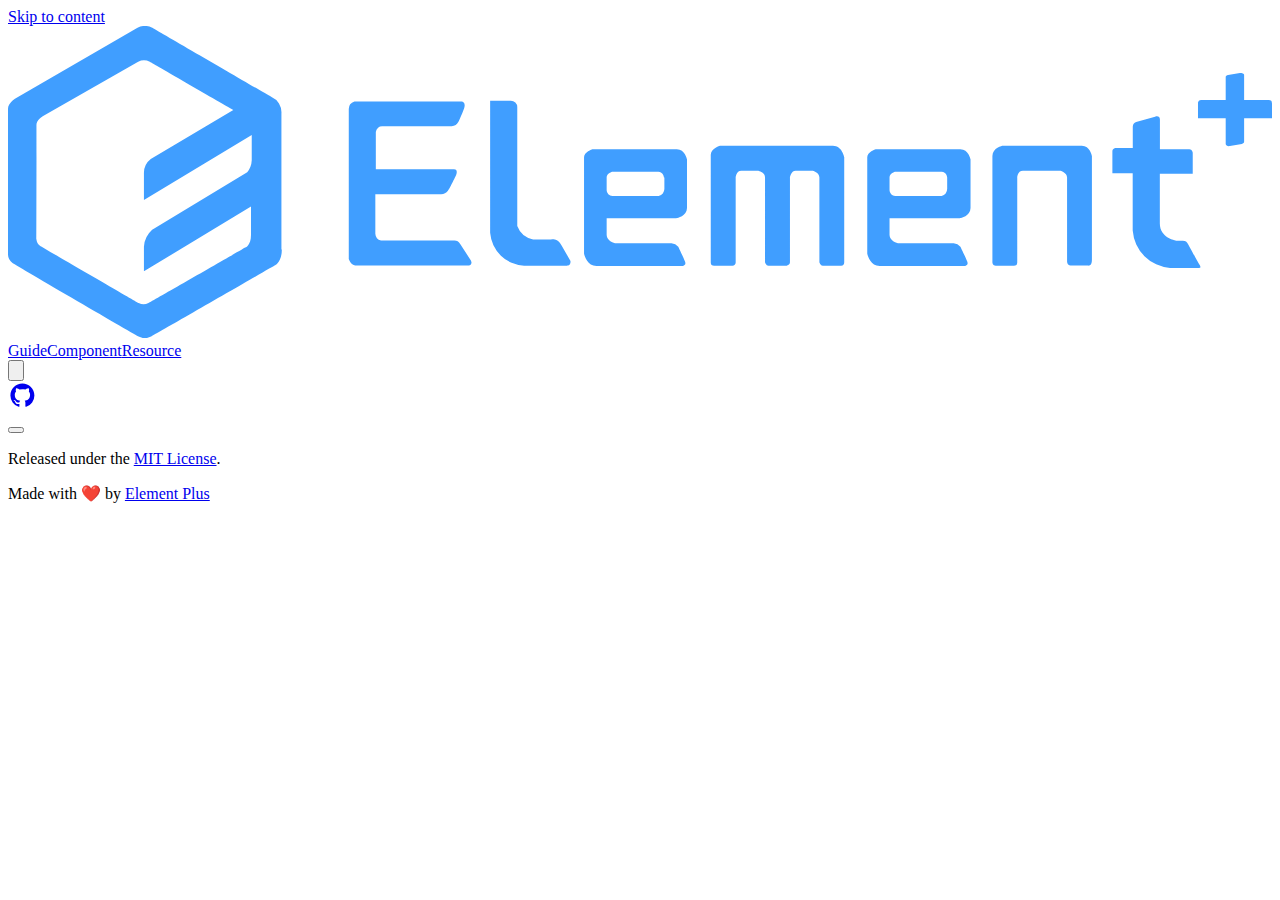
==== commit dd24f259: "Deploying to master from @ lixiaofa/fast-plus@d5b17330b0e51582e2876dff94b903c871d539a1 🚀" ====
--- a/index.html
+++ b/index.html
@@ -5,9 +5,9 @@
     <meta name="viewport" content="width=device-width,initial-scale=1">
     <title>A Vue 3 UI Framework | Fast Plus</title>
     <meta name="description" content="a Vue 3 based component library for designers and developers">
-    <link rel="stylesheet" href="/assets/style.2e3ecbad.css">
-    <link rel="modulepreload" href="/assets/app.1750d502.js">
-    <link rel="modulepreload" href="/assets/index.md.628c47d2.lean.js">
+    <link rel="stylesheet" href="/assets/style.27e090b7.css">
+    <link rel="modulepreload" href="/assets/app.832a5bdc.js">
+    <link rel="modulepreload" href="/assets/index.md.e298d5dd.lean.js">
     
     <link rel="icon" href="/images/element-plus-logo-small.svg" type="image/svg+xm">
   <link rel="apple-touch-icon" href="/apple-touch-icon.png" sizes="180x180">
@@ -15,7 +15,7 @@
   <meta name="theme-color" content="#ffffff">
   <meta name="msapplication-TileColor" content="#409eff">
   <meta name="msapplication-config" content="/browserconfig.xml">
-  <script>window.supportedLangs=["en-US"];</script>
+  <script>window.supportedLangs=["en-US","zh-CN"];</script>
   <script>(()=>{const o=window.supportedLangs,a="preferred_lang",r="en-US",s={en:"en-US",fr:"fr-FR",es:"es-ES"};let e=localStorage.getItem(a)||navigator.language;const n=s[e]||(o.includes(e)?e:r);if(localStorage.setItem(a,n),e=n,!location.pathname.startsWith(`/${e}`)){const t=[`/${e}`].concat(location.pathname.split("/").slice(2)).join("/");location.pathname=t.endsWith(".html")||t.endsWith("/")?t:t.concat("/")}navigator&&navigator.serviceWorker?.controller&&navigator.serviceWorker.controller.postMessage({type:"LANG",lang:e})})();</script>
   <script async="true" src="https://www.googletagmanager.com/gtag/js?id=UA-175337989-1"></script>
   <script>"serviceWorker"in navigator&&navigator.serviceWorker.register("/sw.js").then(function(o){console.log(o)}).catch(function(o){console.log(o)});</script>
@@ -29,9 +29,9 @@
   <meta property="og:title" content="A Vue 3 UI Framework | Fast Plus">
   </head>
   <body>
-    <div id="app"><div class="App"><!--[--><span tabindex="-1" data-v-d2e1b550></span><a href="#page-content" class="skip-link visually-hidden" data-v-d2e1b550>Skip to content</a><!--]--><!----><header class="navbar"><div class="navbar-wrapper" data-v-0baf1018><div class="header-container" data-v-0baf1018><div class="logo-container" data-v-0baf1018><a href="/en-US/" data-v-0baf1018><img class="logo" src="/images/element-plus-logo.svg" alt="Element Plus Logo" data-v-0baf1018></a></div><div class="content" data-v-0baf1018><div id="docsearch" class="algolia-search-box search" data-v-0baf1018></div><nav class="navbar-menu menu" data-v-0baf1018><!--[--><a class="link-item link is-menu-link" href="/en-US/guide/installation" data-v-76aa4338 data-v-36735cb0><!--[--><!--[-->Guide<!--]--><!--]--><!----></a><a class="link-item link is-menu-link" href="/en-US/component/sku" data-v-76aa4338 data-v-36735cb0><!--[--><!--[-->Component<!--]--><!--]--><!----></a><a class="link-item link is-menu-link" href="/en-US/resource/index" data-v-76aa4338 data-v-36735cb0><!--[--><!--[-->Resource<!--]--><!--]--><!----></a><!--]--></nav><div class="theme-toggler-content theme-toggler" data-v-0baf1018 data-v-36b198f3><button class="switch" role="switch" aria-label="toggle dark mode" aria-checked="false" data-v-36b198f3 data-v-3de418c2><div class="switch__action"><div class="switch__icon"><!--[--><i class="el-icon" style="font-size:13px;" data-v-3de418c2><!--[--><svg viewbox="0 0 24 24" class="dark-icon" data-v-3de418c2><path d="M11.01 3.05C6.51 3.54 3 7.36 3 12a9 9 0 0 0 9 9c4.63 0 8.45-3.5 8.95-8c.09-.79-.78-1.42-1.54-.95A5.403 5.403 0 0 1 11.1 7.5c0-1.06.31-2.06.84-2.89c.45-.67-.04-1.63-.93-1.56z" fill="currentColor"></path></svg><svg viewbox="0 0 24 24" class="light-icon" data-v-3de418c2><path d="M6.05 4.14l-.39-.39a.993.993 0 0 0-1.4 0l-.01.01a.984.984 0 0 0 0 1.4l.39.39c.39.39 1.01.39 1.4 0l.01-.01a.984.984 0 0 0 0-1.4zM3.01 10.5H1.99c-.55 0-.99.44-.99.99v.01c0 .55.44.99.99.99H3c.56.01 1-.43 1-.98v-.01c0-.56-.44-1-.99-1zm9-9.95H12c-.56 0-1 .44-1 .99v.96c0 .55.44.99.99.99H12c.56.01 1-.43 1-.98v-.97c0-.55-.44-.99-.99-.99zm7.74 3.21c-.39-.39-1.02-.39-1.41-.01l-.39.39a.984.984 0 0 0 0 1.4l.01.01c.39.39 1.02.39 1.4 0l.39-.39a.984.984 0 0 0 0-1.4zm-1.81 15.1l.39.39a.996.996 0 1 0 1.41-1.41l-.39-.39a.993.993 0 0 0-1.4 0c-.4.4-.4 1.02-.01 1.41zM20 11.49v.01c0 .55.44.99.99.99H22c.55 0 .99-.44.99-.99v-.01c0-.55-.44-.99-.99-.99h-1.01c-.55 0-.99.44-.99.99zM12 5.5c-3.31 0-6 2.69-6 6s2.69 6 6 6s6-2.69 6-6s-2.69-6-6-6zm-.01 16.95H12c.55 0 .99-.44.99-.99v-.96c0-.55-.44-.99-.99-.99h-.01c-.55 0-.99.44-.99.99v.96c0 .55.44.99.99.99zm-7.74-3.21c.39.39 1.02.39 1.41 0l.39-.39a.993.993 0 0 0 0-1.4l-.01-.01a.996.996 0 0 0-1.41 0l-.39.39c-.38.4-.38 1.02.01 1.41z" fill="currentColor"></path></svg><!--]--></i><!--]--></div></div></button></div><div class="translation-container translation" data-v-0baf1018 data-v-12008bb2><!----></div><div class="social-links" data-v-0baf1018 data-v-76aa5200><!--[--><a href="https://github.com/lixiaofa/fast-plus" title="GitHub" target="_blank" rel="noreferrer noopener" class="social-link" data-v-76aa5200 data-v-6c8d2bba><i class="el-icon" style="font-size:24px;" data-v-6c8d2bba><!--[--><svg viewBox="0 0 24 24" width="1.2em" height="1.2em" data-v-6c8d2bba><path fill="currentColor" d="M12.001 2c-5.525 0-10 4.475-10 10a9.994 9.994 0 0 0 6.837 9.488c.5.087.688-.213.688-.476c0-.237-.013-1.024-.013-1.862c-2.512.463-3.162-.612-3.362-1.175c-.113-.288-.6-1.175-1.025-1.413c-.35-.187-.85-.65-.013-.662c.788-.013 1.35.725 1.538 1.025c.9 1.512 2.337 1.087 2.912.825c.088-.65.35-1.087.638-1.337c-2.225-.25-4.55-1.113-4.55-4.938c0-1.088.387-1.987 1.025-2.688c-.1-.25-.45-1.275.1-2.65c0 0 .837-.262 2.75 1.026a9.28 9.28 0 0 1 2.5-.338c.85 0 1.7.112 2.5.337c1.913-1.3 2.75-1.024 2.75-1.024c.55 1.375.2 2.4.1 2.65c.637.7 1.025 1.587 1.025 2.687c0 3.838-2.337 4.688-4.563 4.938c.363.312.676.912.676 1.85c0 1.337-.013 2.412-.013 2.75c0 .262.188.574.688.474A10.016 10.016 0 0 0 22 12c0-5.525-4.475-10-10-10Z"></path></svg><!--]--></i></a><!--]--></div><button class="reset-btn menu-hamburger hamburger" aria-label="mobile navigation" aria-expanded="false" aria-controls="full-screen" data-v-0baf1018><span class="hamburger-1"></span><span class="hamburger-2"></span><span class="hamburger-3"></span></button></div></div></div><!----></header><!----><!----><main id="page-content" class="page-content"><!--[--><div class="hero-content"><div style="position:relative;"><div></div></div></div><div class="el-divider el-divider--horizontal" style="--el-border-style:solid;margin-bottom:0;" role="separator"><!--v-if--></div><div class="text-center py-6 text-xs"><p class="mb-1"> Released under the <a href="https://opensource.org/licenses/MIT" target="_blank" rel="noopener noreferer">MIT License</a>. </p><p class="mt-1"> Made with ❤️ by <a href="https://github.com/element-plus" target="_blank" rel="noopener noreferer">Element Plus</a></p></div><!--]--><!----></main><!----></div></div>
-    <script>__VP_HASH_MAP__ = JSON.parse("{\"en-us_component_sku.md\":\"9154998f\",\"en-us_guide_installation.md\":\"dbb905de\",\"en-us_guide_quickstart.md\":\"a414434e\",\"en-us_index.md\":\"c20aa09a\",\"en-us_resource_index.md\":\"d6787daf\",\"index.md\":\"628c47d2\"}")</script>
-    <script type="module" async src="/assets/app.1750d502.js"></script>
+    <div id="app"><div class="App"><!--[--><span tabindex="-1" data-v-d2e1b550></span><a href="#page-content" class="skip-link visually-hidden" data-v-d2e1b550>Skip to content</a><!--]--><!----><header class="navbar"><div class="navbar-wrapper" data-v-7c586c5c><div class="header-container" data-v-7c586c5c><div class="logo-container" data-v-7c586c5c><a href="/en-US/" data-v-7c586c5c><img class="logo" src="/images/element-plus-logo.svg" alt="Element Plus Logo" data-v-7c586c5c></a></div><div class="content" data-v-7c586c5c><div id="docsearch" class="algolia-search-box search" data-v-7c586c5c></div><nav class="navbar-menu menu" data-v-7c586c5c><!--[--><a class="link-item link is-menu-link" href="/en-US/guide/installation" data-v-39eb99e9 data-v-0f2da568><!--[--><!--[-->Guide<!--]--><!--]--><!----></a><a class="link-item link is-menu-link" href="/en-US/component/sku" data-v-39eb99e9 data-v-0f2da568><!--[--><!--[-->Component<!--]--><!--]--><!----></a><a class="link-item link is-menu-link" href="/en-US/resource/index" data-v-39eb99e9 data-v-0f2da568><!--[--><!--[-->Resource<!--]--><!--]--><!----></a><!--]--></nav><div class="theme-toggler-content theme-toggler" data-v-7c586c5c data-v-36b198f3><button class="switch" role="switch" aria-label="toggle dark mode" aria-checked="false" data-v-36b198f3 data-v-3de418c2><div class="switch__action"><div class="switch__icon"><!--[--><i class="el-icon" style="font-size:13px;" data-v-3de418c2><!--[--><svg viewbox="0 0 24 24" class="dark-icon" data-v-3de418c2><path d="M11.01 3.05C6.51 3.54 3 7.36 3 12a9 9 0 0 0 9 9c4.63 0 8.45-3.5 8.95-8c.09-.79-.78-1.42-1.54-.95A5.403 5.403 0 0 1 11.1 7.5c0-1.06.31-2.06.84-2.89c.45-.67-.04-1.63-.93-1.56z" fill="currentColor"></path></svg><svg viewbox="0 0 24 24" class="light-icon" data-v-3de418c2><path d="M6.05 4.14l-.39-.39a.993.993 0 0 0-1.4 0l-.01.01a.984.984 0 0 0 0 1.4l.39.39c.39.39 1.01.39 1.4 0l.01-.01a.984.984 0 0 0 0-1.4zM3.01 10.5H1.99c-.55 0-.99.44-.99.99v.01c0 .55.44.99.99.99H3c.56.01 1-.43 1-.98v-.01c0-.56-.44-1-.99-1zm9-9.95H12c-.56 0-1 .44-1 .99v.96c0 .55.44.99.99.99H12c.56.01 1-.43 1-.98v-.97c0-.55-.44-.99-.99-.99zm7.74 3.21c-.39-.39-1.02-.39-1.41-.01l-.39.39a.984.984 0 0 0 0 1.4l.01.01c.39.39 1.02.39 1.4 0l.39-.39a.984.984 0 0 0 0-1.4zm-1.81 15.1l.39.39a.996.996 0 1 0 1.41-1.41l-.39-.39a.993.993 0 0 0-1.4 0c-.4.4-.4 1.02-.01 1.41zM20 11.49v.01c0 .55.44.99.99.99H22c.55 0 .99-.44.99-.99v-.01c0-.55-.44-.99-.99-.99h-1.01c-.55 0-.99.44-.99.99zM12 5.5c-3.31 0-6 2.69-6 6s2.69 6 6 6s6-2.69 6-6s-2.69-6-6-6zm-.01 16.95H12c.55 0 .99-.44.99-.99v-.96c0-.55-.44-.99-.99-.99h-.01c-.55 0-.99.44-.99.99v.96c0 .55.44.99.99.99zm-7.74-3.21c.39.39 1.02.39 1.41 0l.39-.39a.993.993 0 0 0 0-1.4l-.01-.01a.996.996 0 0 0-1.41 0l-.39.39c-.38.4-.38 1.02.01 1.41z" fill="currentColor"></path></svg><!--]--></i><!--]--></div></div></button></div><div class="translation-container translation" data-v-7c586c5c data-v-12008bb2><!----></div><div class="social-links" data-v-7c586c5c data-v-76aa5200><!--[--><a href="https://github.com/lixiaofa/fast-plus" title="GitHub" target="_blank" rel="noreferrer noopener" class="social-link" data-v-76aa5200 data-v-27b301d0><i class="el-icon" style="font-size:24px;" data-v-27b301d0><!--[--><svg preserveAspectRatio="xMidYMid meet" viewBox="0 0 24 24" width="1.2em" height="1.2em" data-v-27b301d0><path fill="currentColor" d="M12 2C6.475 2 2 6.475 2 12a9.994 9.994 0 0 0 6.838 9.488c.5.087.687-.213.687-.476c0-.237-.013-1.024-.013-1.862c-2.512.463-3.162-.612-3.362-1.175c-.113-.288-.6-1.175-1.025-1.413c-.35-.187-.85-.65-.013-.662c.788-.013 1.35.725 1.538 1.025c.9 1.512 2.338 1.087 2.912.825c.088-.65.35-1.087.638-1.337c-2.225-.25-4.55-1.113-4.55-4.938c0-1.088.387-1.987 1.025-2.688c-.1-.25-.45-1.275.1-2.65c0 0 .837-.262 2.75 1.026a9.28 9.28 0 0 1 2.5-.338c.85 0 1.7.112 2.5.337c1.912-1.3 2.75-1.024 2.75-1.024c.55 1.375.2 2.4.1 2.65c.637.7 1.025 1.587 1.025 2.687c0 3.838-2.337 4.688-4.562 4.938c.362.312.675.912.675 1.85c0 1.337-.013 2.412-.013 2.75c0 .262.188.574.688.474A10.016 10.016 0 0 0 22 12c0-5.525-4.475-10-10-10z"></path></svg><!--]--></i></a><!--]--></div><button class="reset-btn menu-hamburger hamburger" aria-label="mobile navigation" aria-expanded="false" aria-controls="full-screen" data-v-7c586c5c><span class="hamburger-1"></span><span class="hamburger-2"></span><span class="hamburger-3"></span></button></div></div></div><!----></header><!----><!----><main id="page-content" class="page-content"><!--[--><div class="hero-content"><div style="position:relative;"><div></div></div></div><div class="el-divider el-divider--horizontal" style="--el-border-style:solid;margin-bottom:0;" role="separator"><!--v-if--></div><div class="text-center py-6 text-xs"><p class="mb-1"> Released under the <a href="https://opensource.org/licenses/MIT" target="_blank" rel="noopener noreferer">MIT License</a>. </p><p class="mt-1"> Made with ❤️ by <a href="https://github.com/element-plus" target="_blank" rel="noopener noreferer">Element Plus</a></p></div><!--]--><!----></main><!----></div></div>
+    <script>__VP_HASH_MAP__ = JSON.parse("{\"en-us_component_sku.md\":\"4f79f950\",\"en-us_guide_installation.md\":\"b9f32420\",\"en-us_guide_quickstart.md\":\"b77b43fd\",\"en-us_index.md\":\"958b8762\",\"en-us_resource_index.md\":\"4edeb150\",\"index.md\":\"e298d5dd\",\"zh-cn_component_sku.md\":\"5c13dd08\",\"zh-cn_guide_installation.md\":\"3a6164a0\",\"zh-cn_guide_quickstart.md\":\"6acdc021\",\"zh-cn_index.md\":\"c3e859ea\",\"zh-cn_resource_index.md\":\"bc86a280\"}")</script>
+    <script type="module" async src="/assets/app.832a5bdc.js"></script>
     
   </body>
 </html>--- a/assets/style.27e090b7.css
+++ b/assets/style.27e090b7.css
@@ -0,0 +1 @@
+.st0[data-v-37de047c]{fill:#f2f8fe}.st1[data-v-37de047c]{fill:#1abcfe}.st2[data-v-37de047c]{fill:#0acf83}.st3[data-v-37de047c]{fill:#ff7262}.st4[data-v-37de047c]{fill:#f24e1e}.st5[data-v-37de047c]{fill:#a259ff}.st6[data-v-37de047c]{fill:#20a0ff}.st7[data-v-37de047c]{fill:#fff}.st8[data-v-37de047c]{fill-rule:evenodd;clip-rule:evenodd;fill:#deecf9}.dark .st0[data-v-37de047c]{fill:#272829}.dark .st8[data-v-37de047c]{fill-rule:evenodd;clip-rule:evenodd;fill:#373f48}.st0[data-v-6a529de1]{fill:#f2f8fe}.st1[data-v-6a529de1]{fill:#ffd6d2}.st2[data-v-6a529de1]{fill:#20a0ff}.st3[data-v-6a529de1]{fill:#6496dc}.st4[data-v-6a529de1]{fill:#afc8ea}.st5[data-v-6a529de1]{fill:#80a8e1}.st6[data-v-6a529de1]{fill:#93b8ee}.st7[data-v-6a529de1]{fill:#afc8eb}.dark .st0[data-v-6a529de1]{fill:#3e444a}.el-card{--el-card-border-color:var(--el-border-color-light);--el-card-border-radius:4px;--el-card-padding:20px;--el-card-bg-color:var(--el-fill-color-blank)}.el-card{border-radius:var(--el-card-border-radius);border:1px solid var(--el-card-border-color);background-color:var(--el-card-bg-color);overflow:hidden;color:var(--el-text-color-primary);transition:var(--el-transition-duration)}.el-card.is-always-shadow{box-shadow:var(--el-box-shadow-light)}.el-card.is-hover-shadow:focus,.el-card.is-hover-shadow:hover{box-shadow:var(--el-box-shadow-light)}.el-card__header{padding:calc(var(--el-card-padding) - 2px) var(--el-card-padding);border-bottom:1px solid var(--el-card-border-color);box-sizing:border-box}.el-card__body{padding:var(--el-card-padding)}.st0[data-v-3732c2a3]{fill:#f2f8fe}.st1[data-v-3732c2a3]{fill-rule:evenodd;clip-rule:evenodd;fill:#ddeafc}.st2[data-v-3732c2a3]{fill:#fff}.st3[data-v-3732c2a3]{fill:#20a0ff}.st4[data-v-3732c2a3]{fill:#0d89e5}.st5[data-v-3732c2a3]{fill:#80a8e1}.st6[data-v-3732c2a3]{fill:#5289d6}.st7[data-v-3732c2a3]{fill:#ffd6d2}.st8[data-v-3732c2a3]{fill:#f8a3a4}.st9[data-v-3732c2a3]{fill:#dbedff}.st10[data-v-3732c2a3]{fill:#a2c6eb}.st11[data-v-3732c2a3]{fill-rule:evenodd;clip-rule:evenodd;fill:#deebfd}.dark .st0[data-v-3732c2a3]{fill:#272829}.dark .st1[data-v-3732c2a3]{fill-rule:evenodd;clip-rule:evenodd;fill:#494c52}.dark .st2[data-v-3732c2a3]{fill:#33383d}.dark .st3[data-v-3732c2a3]{fill:#20a0ff}.dark .st4[data-v-3732c2a3]{fill:#0d89e5}.dark .st5[data-v-3732c2a3]{fill:#80a8e1}.dark .st6[data-v-3732c2a3]{fill:#5289d6}.dark .st7[data-v-3732c2a3]{fill:#ffd6d2}.dark .st8[data-v-3732c2a3]{fill:#f8a3a4}.dark .st9[data-v-3732c2a3]{fill:#5d6874}.dark .st10[data-v-3732c2a3]{fill:#a2c6eb}.dark .st11[data-v-3732c2a3]{fill-rule:evenodd;clip-rule:evenodd;fill:#3e4652}.page-resource[data-v-d693eadc]{box-sizing:border-box;padding:0 40px}.page-resource h1[data-v-d693eadc]{color:var(--text-color);margin-bottom:24px}.page-resource p[data-v-d693eadc]{color:var(--text-color-light);line-height:24px;margin:0}.page-resource p[data-v-d693eadc]:last-of-type{margin-top:8px}.card[data-v-d693eadc]{text-align:center;padding:32px 0}.card img[data-v-d693eadc]{margin:auto auto 16px;height:87px}.card h3[data-v-d693eadc]{margin:10px;font-size:18px;font-weight:400}.card p[data-v-d693eadc]{font-size:14px;color:#99a9bf;padding:0 30px;margin:0 0 16px;word-break:break-word;line-height:1.8;min-height:75px}@charset "UTF-8";:root{--el-popup-modal-bg-color:var(--el-color-black);--el-popup-modal-opacity:.5}.v-modal-enter{-webkit-animation:v-modal-in var(--el-transition-duration-fast) ease;animation:v-modal-in var(--el-transition-duration-fast) ease}.v-modal-leave{-webkit-animation:v-modal-out var(--el-transition-duration-fast) ease forwards;animation:v-modal-out var(--el-transition-duration-fast) ease forwards}@-webkit-keyframes v-modal-in{0%{opacity:0}}@keyframes v-modal-in{0%{opacity:0}}@-webkit-keyframes v-modal-out{to{opacity:0}}@keyframes v-modal-out{to{opacity:0}}.v-modal{position:fixed;left:0;top:0;width:100%;height:100%;opacity:var(--el-popup-modal-opacity);background:var(--el-popup-modal-bg-color)}.el-popup-parent--hidden{overflow:hidden}.el-dialog{--el-dialog-width:50%;--el-dialog-margin-top:15vh;--el-dialog-bg-color:var(--el-bg-color);--el-dialog-box-shadow:var(--el-box-shadow);--el-dialog-title-font-size:var(--el-font-size-large);--el-dialog-content-font-size:14px;--el-dialog-font-line-height:var(--el-font-line-height-primary);--el-dialog-padding-primary:20px;--el-dialog-border-radius:var(--el-border-radius-small);position:relative;margin:var(--el-dialog-margin-top,15vh) auto 50px;background:var(--el-dialog-bg-color);border-radius:var(--el-dialog-border-radius);box-shadow:var(--el-dialog-box-shadow);box-sizing:border-box;width:var(--el-dialog-width,50%)}.el-dialog:focus{outline:0!important}.el-dialog.is-align-center{margin:auto}.el-dialog.is-fullscreen{--el-dialog-width:100%;--el-dialog-margin-top:0;margin-bottom:0;height:100%;overflow:auto}.el-dialog__wrapper{position:fixed;top:0;right:0;bottom:0;left:0;overflow:auto;margin:0}.el-dialog.is-draggable .el-dialog__header{cursor:move;-webkit-user-select:none;-moz-user-select:none;-ms-user-select:none;user-select:none}.el-dialog__header{padding:var(--el-dialog-padding-primary);padding-bottom:10px;margin-right:16px}.el-dialog__headerbtn{position:absolute;top:6px;right:0;padding:0;width:54px;height:54px;background:0 0;border:none;outline:0;cursor:pointer;font-size:var(--el-message-close-size,16px)}.el-dialog__headerbtn .el-dialog__close{color:var(--el-color-info);font-size:inherit}.el-dialog__headerbtn:focus .el-dialog__close,.el-dialog__headerbtn:hover .el-dialog__close{color:var(--el-color-primary)}.el-dialog__title{line-height:var(--el-dialog-font-line-height);font-size:var(--el-dialog-title-font-size);color:var(--el-text-color-primary)}.el-dialog__body{padding:calc(var(--el-dialog-padding-primary) + 10px) var(--el-dialog-padding-primary);color:var(--el-text-color-regular);font-size:var(--el-dialog-content-font-size)}.el-dialog__footer{padding:var(--el-dialog-padding-primary);padding-top:10px;text-align:right;box-sizing:border-box}.el-dialog--center{text-align:center}.el-dialog--center .el-dialog__body{text-align:initial;padding:25px calc(var(--el-dialog-padding-primary) + 5px) 30px}.el-dialog--center .el-dialog__footer{text-align:inherit}.el-overlay-dialog{position:fixed;top:0;right:0;bottom:0;left:0;overflow:auto}.dialog-fade-enter-active{-webkit-animation:modal-fade-in var(--el-transition-duration);animation:modal-fade-in var(--el-transition-duration)}.dialog-fade-enter-active .el-overlay-dialog{-webkit-animation:dialog-fade-in var(--el-transition-duration);animation:dialog-fade-in var(--el-transition-duration)}.dialog-fade-leave-active{-webkit-animation:modal-fade-out var(--el-transition-duration);animation:modal-fade-out var(--el-transition-duration)}.dialog-fade-leave-active .el-overlay-dialog{-webkit-animation:dialog-fade-out var(--el-transition-duration);animation:dialog-fade-out var(--el-transition-duration)}@-webkit-keyframes dialog-fade-in{0%{transform:translate3d(0,-20px,0);opacity:0}to{transform:translateZ(0);opacity:1}}@keyframes dialog-fade-in{0%{transform:translate3d(0,-20px,0);opacity:0}to{transform:translateZ(0);opacity:1}}@-webkit-keyframes dialog-fade-out{0%{transform:translateZ(0);opacity:1}to{transform:translate3d(0,-20px,0);opacity:0}}@keyframes dialog-fade-out{0%{transform:translateZ(0);opacity:1}to{transform:translate3d(0,-20px,0);opacity:0}}@-webkit-keyframes modal-fade-in{0%{opacity:0}to{opacity:1}}@keyframes modal-fade-in{0%{opacity:0}to{opacity:1}}@-webkit-keyframes modal-fade-out{0%{opacity:1}to{opacity:0}}@keyframes modal-fade-out{0%{opacity:1}to{opacity:0}}.el-overlay{position:fixed;top:0;right:0;bottom:0;left:0;z-index:2000;height:100%;background-color:var(--el-overlay-color-lighter);overflow:auto}.el-overlay .el-overlay-root{height:0}.dialog-footer button[data-v-ff8edcbe]:first-child{margin-right:10px}:root{--fs-color-white:#ffffff;--fs-color-black:#000000;--fs-color-primary-rgb:64,158,255;--fs-color-success-rgb:103,194,58;--fs-color-warning-rgb:230,162,60;--fs-color-danger-rgb:245,108,108;--fs-color-error-rgb:245,108,108;--fs-color-info-rgb:144,147,153;--fs-font-size-extra-large-max:22px;--fs-font-size-extra-large:20px;--fs-font-size-large:18px;--fs-font-size-medium:16px;--fs-font-size-base:14px;--fs-font-size-small:13px;--fs-font-size-extra-small:12px;--fs-font-family:"Helvetica Neue",Helvetica,"PingFang SC","Hiragino Sans GB","Microsoft YaHei","\5fae\8f6f\96c5\9ed1",Arial,sans-serif;--fs-font-weight-primary:500;--fs-font-line-height-primary:24px;--fs-index-normal:1;--fs-index-top:1000;--fs-index-popper:2000;--fs-border-radius-base:4px;--fs-border-radius-small:2px;--fs-border-radius-round:20px;--fs-border-radius-circle:100%;--fs-transition-duration:.3s;--fs-transition-duration-fast:.2s;--fs-transition-function-ease-in-out-bezier:cubic-bezier(.645, .045, .355, 1);--fs-transition-function-fast-bezier:cubic-bezier(.23, 1, .32, 1);--fs-transition-all:all var(--fs-transition-duration) var(--fs-transition-function-ease-in-out-bezier);--fs-transition-fade:opacity var(--fs-transition-duration) var(--fs-transition-function-fast-bezier);--fs-transition-md-fade:transform var(--fs-transition-duration) var(--fs-transition-function-fast-bezier),opacity var(--fs-transition-duration) var(--fs-transition-function-fast-bezier);--fs-transition-fade-linear:opacity var(--fs-transition-duration-fast) linear;--fs-transition-border:border-color var(--fs-transition-duration-fast) var(--fs-transition-function-ease-in-out-bezier);--fs-transition-box-shadow:box-shadow var(--fs-transition-duration-fast) var(--fs-transition-function-ease-in-out-bezier);--fs-transition-color:color var(--fs-transition-duration-fast) var(--fs-transition-function-ease-in-out-bezier);--fs-component-size-large:40px;--fs-component-size:32px;--fs-component-size-small:24px}:root{color-scheme:light;--fs-color-white:#ffffff;--fs-color-black:#000000;--fs-color-primary:#409eff;--fs-color-primary-light-3:#79bbff;--fs-color-primary-light-5:#a0cfff;--fs-color-primary-light-7:#c6e2ff;--fs-color-primary-light-8:#d9ecff;--fs-color-primary-light-9:#ecf5ff;--fs-color-primary-dark-2:#337ecc;--fs-color-success:#67c23a;--fs-color-success-light-3:#95d475;--fs-color-success-light-5:#b3e19d;--fs-color-success-light-7:#d1edc4;--fs-color-success-light-8:#e1f3d8;--fs-color-success-light-9:#f0f9eb;--fs-color-success-dark-2:#529b2e;--fs-color-warning:#e6a23c;--fs-color-warning-light-3:#eebe77;--fs-color-warning-light-5:#f3d19e;--fs-color-warning-light-7:#f8e3c5;--fs-color-warning-light-8:#faecd8;--fs-color-warning-light-9:#fdf6ec;--fs-color-warning-dark-2:#b88230;--fs-color-danger:#f56c6c;--fs-color-danger-light-3:#f89898;--fs-color-danger-light-5:#fab6b6;--fs-color-danger-light-7:#fcd3d3;--fs-color-danger-light-8:#fde2e2;--fs-color-danger-light-9:#fef0f0;--fs-color-danger-dark-2:#c45656;--fs-color-error:#f56c6c;--fs-color-error-light-3:#f89898;--fs-color-error-light-5:#fab6b6;--fs-color-error-light-7:#fcd3d3;--fs-color-error-light-8:#fde2e2;--fs-color-error-light-9:#fef0f0;--fs-color-error-dark-2:#c45656;--fs-color-info:#909399;--fs-color-info-light-3:#b1b3b8;--fs-color-info-light-5:#c8c9cc;--fs-color-info-light-7:#dedfe0;--fs-color-info-light-8:#e9e9eb;--fs-color-info-light-9:#f4f4f5;--fs-color-info-dark-2:#73767a;--fs-bg-color:#ffffff;--fs-bg-color-page:#f2f3f5;--fs-bg-color-overlay:#ffffff;--fs-text-color-extra-primary:#323233;--fs-text-color-primary:#303133;--fs-text-color-regular:#606266;--fs-text-color-secondary:#909399;--fs-text-color-extra-secondary:#969799;--fs-text-color-placeholder:#a8abb2;--fs-text-color-extra-placeholder:#c8c9cc;--fs-text-color-disabled:#c0c4cc;--fs-text-color-active:#ee0a24;--fs-border-color:#dcdfe6;--fs-border-color-light:#e4e7ed;--fs-border-color-lighter:#ebeef5;--fs-border-color-extra-light:#f2f6fc;--fs-border-color-dark:#d4d7de;--fs-border-color-darker:#cdd0d6;--fs-fill-color:#f0f2f5;--fs-fill-color-light:#f5f7fa;--fs-fill-color-lighter:#fafafa;--fs-fill-color-extra-lighter:#f2f3f5;--fs-fill-color-extra-light:#fafcff;--fs-fill-color-ext-extra-light:#f7f8fa;--fs-fill-color-dark:#ebedf0;--fs-fill-color-darker:#e6e8eb;--fs-fill-color-blank:#ffffff;--fs-box-shadow:0px 12px 32px 4px rgba(0, 0, 0, .04),0px 8px 20px rgba(0, 0, 0, .08);--fs-box-shadow-light:0px 0px 12px rgba(0, 0, 0, .12);--fs-box-shadow-lighter:0px 0px 6px rgba(0, 0, 0, .12);--fs-box-shadow-dark:0px 16px 48px 16px rgba(0, 0, 0, .08),0px 12px 32px rgba(0, 0, 0, .12),0px 8px 16px -8px rgba(0, 0, 0, .16);--fs-disabled-bg-color:var(--fs-fill-color-light);--fs-disabled-extra-bg-color:var(--fs-fill-color-extra-lighter);--fs-disabled-text-color:var(--fs-text-color-placeholder);--fs-disabled-extra-text-color:var(--fs-text-color-extra-placeholder);--fs-disabled-border-color:var(--fs-border-color-light);--fs-overlay-color:rgba(0, 0, 0, .8);--fs-overlay-color-light:rgba(0, 0, 0, .7);--fs-overlay-color-lighter:rgba(0, 0, 0, .5);--fs-mask-color:rgba(255, 255, 255, .9);--fs-mask-color-extra-light:rgba(255, 255, 255, .3);--fs-border-width:1px;--fs-border-style:solid;--fs-border-color-hover:var(--fs-text-color-disabled);--fs-border:var(--fs-border-width) var(--fs-border-style) var(--fs-border-color);--fs-svg-monochrome-grey:var(--fs-border-color)}.fade-in-linear-enter-active,.fade-in-linear-leave-active{transition:var(--fs-transition-fade-linear)}.fade-in-linear-enter-from,.fade-in-linear-leave-to{opacity:0}.fs-fade-in-linear-enter-active,.fs-fade-in-linear-leave-active{transition:var(--fs-transition-fade-linear)}.fs-fade-in-linear-enter-from,.fs-fade-in-linear-leave-to{opacity:0}.fs-fade-in-enter-active,.fs-fade-in-leave-active{transition:all var(--fs-transition-duration) cubic-bezier(.55,0,.1,1)}.fs-fade-in-enter-from,.fs-fade-in-leave-active{opacity:0}.fs-zoom-in-center-enter-active,.fs-zoom-in-center-leave-active{transition:all var(--fs-transition-duration) cubic-bezier(.55,0,.1,1)}.fs-zoom-in-center-enter-from,.fs-zoom-in-center-leave-active{opacity:0;transform:scaleX(0)}.fs-zoom-in-top-enter-active,.fs-zoom-in-top-leave-active{opacity:1;transform:scaleY(1);transition:var(--fs-transition-md-fade);transform-origin:center top}.fs-zoom-in-top-enter-active[data-popper-placement^=top],.fs-zoom-in-top-leave-active[data-popper-placement^=top]{transform-origin:center bottom}.fs-zoom-in-top-enter-from,.fs-zoom-in-top-leave-active{opacity:0;transform:scaleY(0)}.fs-zoom-in-bottom-enter-active,.fs-zoom-in-bottom-leave-active{opacity:1;transform:scaleY(1);transition:var(--fs-transition-md-fade);transform-origin:center bottom}.fs-zoom-in-bottom-enter-from,.fs-zoom-in-bottom-leave-active{opacity:0;transform:scaleY(0)}.fs-zoom-in-left-enter-active,.fs-zoom-in-left-leave-active{opacity:1;transform:scale(1);transition:var(--fs-transition-md-fade);transform-origin:top left}.fs-zoom-in-left-enter-from,.fs-zoom-in-left-leave-active{opacity:0;transform:scale(.45)}.collapse-transition{transition:var(--fs-transition-duration) height ease-in-out,var(--fs-transition-duration) padding-top ease-in-out,var(--fs-transition-duration) padding-bottom ease-in-out}.fs-collapse-transition-enter-active,.fs-collapse-transition-leave-active{transition:var(--fs-transition-duration) max-height ease-in-out,var(--fs-transition-duration) padding-top ease-in-out,var(--fs-transition-duration) padding-bottom ease-in-out}.horizontal-collapse-transition{transition:var(--fs-transition-duration) width ease-in-out,var(--fs-transition-duration) padding-left ease-in-out,var(--fs-transition-duration) padding-right ease-in-out}.fs-list-enter-active,.fs-list-leave-active{transition:all 1s}.fs-list-enter-from,.fs-list-leave-to{opacity:0;transform:translateY(-30px)}.fs-list-leave-active{position:absolute!important}.fs-opacity-transition{transition:opacity var(--fs-transition-duration) cubic-bezier(.55,0,.1,1)}.fs-icon-loading{animation:rotating 2s linear infinite}.fs-icon--right{margin-left:5px}.fs-icon--left{margin-right:5px}@keyframes rotating{0%{transform:rotate(0)}to{transform:rotate(360deg)}}.fs-icon{--color:inherit;height:1em;width:1em;line-height:1em;display:inline-flex;justify-content:center;align-items:center;position:relative;fill:currentColor;color:var(--color);font-size:inherit}.fs-icon.is-loading{animation:rotating 2s linear infinite}.fs-icon svg{height:1em;width:1em}.fs-sku{--fs-sku-font-size-small:var(--fs-font-size-small);--fs-sku-font-size:var(--fs-font-size-base);--fs-sku-font-size-medium:var(--fs-font-size-medium);--fs-sku-font-size-extra-large-max:var(--fs-font-size-extra-large-max);--fs-sku-text-color:var(--fs-text-color-extra-primary);--fs-sku-header-text-color:var(--fs-text-color-extra-secondary);--fs-sku-border-radius-small:var(--fs-border-radius-small);--fs-sku-row-bg-color:var(--fs-fill-color-ext-extra-light);--fs-sku-active-row-bg-color:var(--fs-color-danger-light-8);--fs-sku-active-row-text-color:var(--fs-text-color-active);--fs-sku-disabled-row-bg-color:var(--fs-disabled-extra-bg-color);--fs-sku-disabled-row-text-color:var(--fs-disabled-extra-text-color)}.fs-sku{display:flex;flex-direction:column;align-items:stretch;padding:15px 15px 70px;min-height:50%;max-height:80%;overflow-y:visible;font-size:var(--fs-sku-font-size)}.fs-sku ::-webkit-scrollbar{display:none}.fs-sku__symbol{font-size:var(--fs-sku-font-size-medium);vertical-align:bottom}.fs-sku__num{font-weight:var(--fs-font-weight-primary);font-size:var(--fs-sku-font-size-extra-large-max);vertical-align:bottom;word-wrap:break-word}.fs-sku__img{margin:4px 0 4px 4px;border-radius:var(--fs-sku-border-radius-small)}.fs-sku__name{padding:8px}.fs-sku--active{background:var(--fs-sku-active-row-bg-color)!important;color:var(--fs-sku-active-row-text-color)!important}.fs-sku--disabled{background:var(--fs-sku-disabled-row-bg-color);color:var(--fs-sku-disabled-row-text-color);cursor:not-allowed}.fs-sku-header{display:flex}.fs-sku-header__wrapper{display:grid;align-content:end;margin-left:15px}.fs-sku-header__price{margin-left:-2px;color:var(--fs-sku-active-row-text-color)}.fs-sku-body__wrapper{flex:1 1 auto;min-height:44px;overflow-y:scroll;-webkit-overflow-scrolling:touch}.fs-sku-header-item{margin-top:8px;color:var(--fs-sku-header-text-color);font-size:12px;line-height:16px}.fs-sku-row__label{padding-bottom:12px}.fs-sku-row--multiple{color:var(--fs-sku-header-text-color)}.fs-sku-row-item{display:inline-flex;align-items:center;justify-content:center;min-width:40px;margin:0 12px -5px 0;font-size:var(--fs-sku-font-size-small);line-height:16px;vertical-align:middle;position:relative;overflow:hidden;color:var(--fs-sku-text-color);border-radius:4px;cursor:pointer;background:var(--fs-sku-row-bg-color)}.fs-sku-stepper{display:flex;justify-content:space-between}.fs-sku-stepper--quota{color:var(--fs-sku-active-row-text-color);font-size:12px;margin-right:8px}.dialog-footer button[data-v-33a7ccb6]:first-child{margin-right:10px}.el-form{--el-form-label-font-size:var(--el-font-size-base);--el-form-inline-content-width:220px}.el-form--label-left .el-form-item__label{justify-content:flex-start}.el-form--label-top .el-form-item{display:block}.el-form--label-top .el-form-item .el-form-item__label{display:block;height:auto;text-align:left;margin-bottom:8px;line-height:22px}.el-form--inline .el-form-item{display:inline-flex;vertical-align:middle;margin-right:32px}.el-form--inline.el-form--label-top{display:flex;flex-wrap:wrap}.el-form--inline.el-form--label-top .el-form-item{display:block}.el-form--large.el-form--label-top .el-form-item .el-form-item__label{margin-bottom:12px;line-height:22px}.el-form--default.el-form--label-top .el-form-item .el-form-item__label{margin-bottom:8px;line-height:22px}.el-form--small.el-form--label-top .el-form-item .el-form-item__label{margin-bottom:4px;line-height:20px}.el-form-item{display:flex;--font-size:14px;margin-bottom:18px}.el-form-item .el-form-item{margin-bottom:0}.el-form-item .el-input__validateIcon{display:none}.el-form-item--large{--font-size:14px;--el-form-label-font-size:var(--font-size);margin-bottom:22px}.el-form-item--large .el-form-item__label{height:40px;line-height:40px}.el-form-item--large .el-form-item__content{line-height:40px}.el-form-item--large .el-form-item__error{padding-top:4px}.el-form-item--default{--font-size:14px;--el-form-label-font-size:var(--font-size);margin-bottom:18px}.el-form-item--default .el-form-item__label{height:32px;line-height:32px}.el-form-item--default .el-form-item__content{line-height:32px}.el-form-item--default .el-form-item__error{padding-top:2px}.el-form-item--small{--font-size:12px;--el-form-label-font-size:var(--font-size);margin-bottom:18px}.el-form-item--small .el-form-item__label{height:24px;line-height:24px}.el-form-item--small .el-form-item__content{line-height:24px}.el-form-item--small .el-form-item__error{padding-top:2px}.el-form-item__label-wrap{display:flex}.el-form-item__label{display:inline-flex;justify-content:flex-end;align-items:flex-start;flex:0 0 auto;font-size:var(--el-form-label-font-size);color:var(--el-text-color-regular);height:32px;line-height:32px;padding:0 12px 0 0;box-sizing:border-box}.el-form-item__content{display:flex;flex-wrap:wrap;align-items:center;flex:1;line-height:32px;position:relative;font-size:var(--font-size);min-width:0}.el-form-item__content .el-input-group{vertical-align:top}.el-form-item__error{color:var(--el-color-danger);font-size:12px;line-height:1;padding-top:2px;position:absolute;top:100%;left:0}.el-form-item__error--inline{position:relative;top:auto;left:auto;display:inline-block;margin-left:10px}.el-form-item.is-required:not(.is-no-asterisk).asterisk-left>.el-form-item__label-wrap>.el-form-item__label:before,.el-form-item.is-required:not(.is-no-asterisk).asterisk-left>.el-form-item__label:before{content:"*";color:var(--el-color-danger);margin-right:4px}.el-form-item.is-required:not(.is-no-asterisk).asterisk-right>.el-form-item__label-wrap>.el-form-item__label:after,.el-form-item.is-required:not(.is-no-asterisk).asterisk-right>.el-form-item__label:after{content:"*";color:var(--el-color-danger);margin-left:4px}.el-form-item.is-error .el-select-v2__wrapper.is-focused{border-color:transparent}.el-form-item.is-error .el-select-v2__wrapper,.el-form-item.is-error .el-select-v2__wrapper:focus,.el-form-item.is-error .el-textarea__inner,.el-form-item.is-error .el-textarea__inner:focus{box-shadow:0 0 0 1px var(--el-color-danger) inset}.el-form-item.is-error .el-input__wrapper{box-shadow:0 0 0 1px var(--el-color-danger) inset}.el-form-item.is-error .el-input-group__append .el-input__wrapper,.el-form-item.is-error .el-input-group__prepend .el-input__wrapper{box-shadow:0 0 0 1px transparent inset}.el-form-item.is-error .el-input__validateIcon{color:var(--el-color-danger)}.el-form-item--feedback .el-input__validateIcon{display:inline-flex}.el-textarea{--el-input-text-color:var(--el-text-color-regular);--el-input-border:var(--el-border);--el-input-hover-border:var(--el-border-color-hover);--el-input-focus-border:var(--el-color-primary);--el-input-transparent-border:0 0 0 1px transparent inset;--el-input-border-color:var(--el-border-color);--el-input-border-radius:var(--el-border-radius-base);--el-input-bg-color:var(--el-fill-color-blank);--el-input-icon-color:var(--el-text-color-placeholder);--el-input-placeholder-color:var(--el-text-color-placeholder);--el-input-hover-border-color:var(--el-border-color-hover);--el-input-clear-hover-color:var(--el-text-color-secondary);--el-input-focus-border-color:var(--el-color-primary);--el-input-width:100%}.el-textarea{position:relative;display:inline-block;width:100%;vertical-align:bottom;font-size:var(--el-font-size-base)}.el-textarea__inner{position:relative;display:block;resize:vertical;padding:5px 11px;line-height:1.5;box-sizing:border-box;width:100%;font-size:inherit;font-family:inherit;color:var(--el-input-text-color,var(--el-text-color-regular));background-color:var(--el-input-bg-color,var(--el-fill-color-blank));background-image:none;-webkit-appearance:none;box-shadow:0 0 0 1px var(--el-input-border-color,var(--el-border-color)) inset;border-radius:var(--el-input-border-radius,var(--el-border-radius-base));transition:var(--el-transition-box-shadow);border:none}.el-textarea__inner::-moz-placeholder{color:var(--el-input-placeholder-color,var(--el-text-color-placeholder))}.el-textarea__inner:-ms-input-placeholder{color:var(--el-input-placeholder-color,var(--el-text-color-placeholder))}.el-textarea__inner::placeholder{color:var(--el-input-placeholder-color,var(--el-text-color-placeholder))}.el-textarea__inner:hover{box-shadow:0 0 0 1px var(--el-input-hover-border-color) inset}.el-textarea__inner:focus{outline:0;box-shadow:0 0 0 1px var(--el-input-focus-border-color) inset}.el-textarea .el-input__count{color:var(--el-color-info);background:var(--el-fill-color-blank);position:absolute;font-size:12px;line-height:14px;bottom:5px;right:10px}.el-textarea.is-disabled .el-textarea__inner{box-shadow:0 0 0 1px var(--el-disabled-border-color) inset;background-color:var(--el-disabled-bg-color);color:var(--el-disabled-text-color);cursor:not-allowed}.el-textarea.is-disabled .el-textarea__inner::-moz-placeholder{color:var(--el-text-color-placeholder)}.el-textarea.is-disabled .el-textarea__inner:-ms-input-placeholder{color:var(--el-text-color-placeholder)}.el-textarea.is-disabled .el-textarea__inner::placeholder{color:var(--el-text-color-placeholder)}.el-textarea.is-exceed .el-textarea__inner{box-shadow:0 0 0 1px var(--el-color-danger) inset}.el-textarea.is-exceed .el-input__count{color:var(--el-color-danger)}.el-input{--el-input-text-color:var(--el-text-color-regular);--el-input-border:var(--el-border);--el-input-hover-border:var(--el-border-color-hover);--el-input-focus-border:var(--el-color-primary);--el-input-transparent-border:0 0 0 1px transparent inset;--el-input-border-color:var(--el-border-color);--el-input-border-radius:var(--el-border-radius-base);--el-input-bg-color:var(--el-fill-color-blank);--el-input-icon-color:var(--el-text-color-placeholder);--el-input-placeholder-color:var(--el-text-color-placeholder);--el-input-hover-border-color:var(--el-border-color-hover);--el-input-clear-hover-color:var(--el-text-color-secondary);--el-input-focus-border-color:var(--el-color-primary);--el-input-width:100%}.el-input{--el-input-height:var(--el-component-size);position:relative;font-size:var(--el-font-size-base);display:inline-flex;width:var(--el-input-width);line-height:var(--el-input-height);box-sizing:border-box;vertical-align:middle}.el-input::-webkit-scrollbar{z-index:11;width:6px}.el-input::-webkit-scrollbar:horizontal{height:6px}.el-input::-webkit-scrollbar-thumb{border-radius:5px;width:6px;background:var(--el-text-color-disabled)}.el-input::-webkit-scrollbar-corner{background:var(--el-fill-color-blank)}.el-input::-webkit-scrollbar-track{background:var(--el-fill-color-blank)}.el-input::-webkit-scrollbar-track-piece{background:var(--el-fill-color-blank);width:6px}.el-input .el-input__clear,.el-input .el-input__password{color:var(--el-input-icon-color);font-size:14px;cursor:pointer}.el-input .el-input__clear:hover,.el-input .el-input__password:hover{color:var(--el-input-clear-hover-color)}.el-input .el-input__count{height:100%;display:inline-flex;align-items:center;color:var(--el-color-info);font-size:12px}.el-input .el-input__count .el-input__count-inner{background:var(--el-fill-color-blank);line-height:initial;display:inline-block;padding-left:8px}.el-input__wrapper{display:inline-flex;flex-grow:1;align-items:center;justify-content:center;padding:1px 11px;background-color:var(--el-input-bg-color,var(--el-fill-color-blank));background-image:none;border-radius:var(--el-input-border-radius,var(--el-border-radius-base));cursor:text;transition:var(--el-transition-box-shadow);transform:translateZ(0);box-shadow:0 0 0 1px var(--el-input-border-color,var(--el-border-color)) inset}.el-input__wrapper:hover{box-shadow:0 0 0 1px var(--el-input-hover-border-color) inset}.el-input__wrapper.is-focus{box-shadow:0 0 0 1px var(--el-input-focus-border-color) inset}.el-input__inner{--el-input-inner-height:calc(var(--el-input-height, 32px) - 2px);width:100%;flex-grow:1;-webkit-appearance:none;color:var(--el-input-text-color,var(--el-text-color-regular));font-size:inherit;height:var(--el-input-inner-height);line-height:var(--el-input-inner-height);padding:0;outline:0;border:none;background:0 0;box-sizing:border-box}.el-input__inner:focus{outline:0}.el-input__inner::-moz-placeholder{color:var(--el-input-placeholder-color,var(--el-text-color-placeholder))}.el-input__inner:-ms-input-placeholder{color:var(--el-input-placeholder-color,var(--el-text-color-placeholder))}.el-input__inner::placeholder{color:var(--el-input-placeholder-color,var(--el-text-color-placeholder))}.el-input__inner[type=password]::-ms-reveal{display:none}.el-input__prefix{display:inline-flex;white-space:nowrap;flex-shrink:0;flex-wrap:nowrap;height:100%;text-align:center;color:var(--el-input-icon-color,var(--el-text-color-placeholder));transition:all var(--el-transition-duration);pointer-events:none}.el-input__prefix-inner{pointer-events:all;display:inline-flex;align-items:center;justify-content:center}.el-input__prefix-inner>:last-child{margin-right:8px}.el-input__prefix-inner>:first-child,.el-input__prefix-inner>:first-child.el-input__icon{margin-left:0}.el-input__suffix{display:inline-flex;white-space:nowrap;flex-shrink:0;flex-wrap:nowrap;height:100%;text-align:center;color:var(--el-input-icon-color,var(--el-text-color-placeholder));transition:all var(--el-transition-duration);pointer-events:none}.el-input__suffix-inner{pointer-events:all;display:inline-flex;align-items:center;justify-content:center}.el-input__suffix-inner>:first-child{margin-left:8px}.el-input .el-input__icon{height:inherit;line-height:inherit;display:flex;justify-content:center;align-items:center;transition:all var(--el-transition-duration);margin-left:8px}.el-input__validateIcon{pointer-events:none}.el-input.is-active .el-input__wrapper{box-shadow:0 0 0 1px var(--el-input-focus-color,) inset}.el-input.is-disabled{cursor:not-allowed}.el-input.is-disabled .el-input__wrapper{background-color:var(--el-disabled-bg-color);box-shadow:0 0 0 1px var(--el-disabled-border-color) inset}.el-input.is-disabled .el-input__inner{color:var(--el-disabled-text-color);-webkit-text-fill-color:var(--el-disabled-text-color);cursor:not-allowed}.el-input.is-disabled .el-input__inner::-moz-placeholder{color:var(--el-text-color-placeholder)}.el-input.is-disabled .el-input__inner:-ms-input-placeholder{color:var(--el-text-color-placeholder)}.el-input.is-disabled .el-input__inner::placeholder{color:var(--el-text-color-placeholder)}.el-input.is-disabled .el-input__icon{cursor:not-allowed}.el-input.is-exceed .el-input__wrapper{box-shadow:0 0 0 1px var(--el-color-danger) inset}.el-input.is-exceed .el-input__suffix .el-input__count{color:var(--el-color-danger)}.el-input--large{--el-input-height:var(--el-component-size-large);font-size:14px}.el-input--large .el-input__wrapper{padding:1px 15px}.el-input--large .el-input__inner{--el-input-inner-height:calc(var(--el-input-height, 40px) - 2px)}.el-input--small{--el-input-height:var(--el-component-size-small);font-size:12px}.el-input--small .el-input__wrapper{padding:1px 7px}.el-input--small .el-input__inner{--el-input-inner-height:calc(var(--el-input-height, 24px) - 2px)}.el-input-group{display:inline-flex;width:100%;align-items:stretch}.el-input-group__append,.el-input-group__prepend{background-color:var(--el-fill-color-light);color:var(--el-color-info);position:relative;display:inline-flex;align-items:center;justify-content:center;min-height:100%;border-radius:var(--el-input-border-radius);padding:0 20px;white-space:nowrap}.el-input-group__append:focus,.el-input-group__prepend:focus{outline:0}.el-input-group__append .el-button,.el-input-group__append .el-select,.el-input-group__prepend .el-button,.el-input-group__prepend .el-select{display:inline-block;margin:0 -20px}.el-input-group__append button.el-button,.el-input-group__append button.el-button:hover,.el-input-group__append div.el-select .el-input__wrapper,.el-input-group__append div.el-select:hover .el-input__wrapper,.el-input-group__prepend button.el-button,.el-input-group__prepend button.el-button:hover,.el-input-group__prepend div.el-select .el-input__wrapper,.el-input-group__prepend div.el-select:hover .el-input__wrapper{border-color:transparent;background-color:transparent;color:inherit}.el-input-group__append .el-button,.el-input-group__append .el-input,.el-input-group__prepend .el-button,.el-input-group__prepend .el-input{font-size:inherit}.el-input-group__prepend{border-right:0;border-top-right-radius:0;border-bottom-right-radius:0;box-shadow:1px 0 0 0 var(--el-input-border-color) inset,0 1px 0 0 var(--el-input-border-color) inset,0 -1px 0 0 var(--el-input-border-color) inset}.el-input-group__append{border-left:0;border-top-left-radius:0;border-bottom-left-radius:0;box-shadow:0 1px 0 0 var(--el-input-border-color) inset,0 -1px 0 0 var(--el-input-border-color) inset,-1px 0 0 0 var(--el-input-border-color) inset}.el-input-group--prepend>.el-input__wrapper{border-top-left-radius:0;border-bottom-left-radius:0}.el-input-group--prepend .el-input-group__prepend .el-select .el-input .el-input__inner{box-shadow:none!important}.el-input-group--prepend .el-input-group__prepend .el-select .el-input .el-input__wrapper{border-top-right-radius:0;border-bottom-right-radius:0;box-shadow:1px 0 0 0 var(--el-input-border-color) inset,0 1px 0 0 var(--el-input-border-color) inset,0 -1px 0 0 var(--el-input-border-color) inset}.el-input-group--prepend .el-input-group__prepend .el-select .el-input.is-focus .el-input__inner{box-shadow:none!important}.el-input-group--prepend .el-input-group__prepend .el-select .el-input.is-focus .el-input__wrapper{box-shadow:1px 0 0 0 var(--el-input-focus-border-color) inset,1px 0 0 0 var(--el-input-focus-border-color),0 1px 0 0 var(--el-input-focus-border-color) inset,0 -1px 0 0 var(--el-input-focus-border-color) inset!important;z-index:2}.el-input-group--prepend .el-input-group__prepend .el-select .el-input.is-focus .el-input__wrapper:focus{outline:0;z-index:2;box-shadow:1px 0 0 0 var(--el-input-focus-border-color) inset,1px 0 0 0 var(--el-input-focus-border-color),0 1px 0 0 var(--el-input-focus-border-color) inset,0 -1px 0 0 var(--el-input-focus-border-color) inset!important}.el-input-group--prepend .el-input-group__prepend .el-select:hover .el-input__inner{box-shadow:none!important}.el-input-group--prepend .el-input-group__prepend .el-select:hover .el-input__wrapper{z-index:1;box-shadow:1px 0 0 0 var(--el-input-hover-border-color) inset,1px 0 0 0 var(--el-input-hover-border-color),0 1px 0 0 var(--el-input-hover-border-color) inset,0 -1px 0 0 var(--el-input-hover-border-color) inset!important}.el-input-group--append>.el-input__wrapper{border-top-right-radius:0;border-bottom-right-radius:0}.el-input-group--append .el-input-group__append .el-select .el-input .el-input__inner{box-shadow:none!important}.el-input-group--append .el-input-group__append .el-select .el-input .el-input__wrapper{border-top-left-radius:0;border-bottom-left-radius:0;box-shadow:0 1px 0 0 var(--el-input-border-color) inset,0 -1px 0 0 var(--el-input-border-color) inset,-1px 0 0 0 var(--el-input-border-color) inset}.el-input-group--append .el-input-group__append .el-select .el-input.is-focus .el-input__inner{box-shadow:none!important}.el-input-group--append .el-input-group__append .el-select .el-input.is-focus .el-input__wrapper{z-index:2;box-shadow:-1px 0 0 0 var(--el-input-focus-border-color),-1px 0 0 0 var(--el-input-focus-border-color) inset,0 1px 0 0 var(--el-input-focus-border-color) inset,0 -1px 0 0 var(--el-input-focus-border-color) inset!important}.el-input-group--append .el-input-group__append .el-select:hover .el-input__inner{box-shadow:none!important}.el-input-group--append .el-input-group__append .el-select:hover .el-input__wrapper{z-index:1;box-shadow:-1px 0 0 0 var(--el-input-hover-border-color),-1px 0 0 0 var(--el-input-hover-border-color) inset,0 1px 0 0 var(--el-input-hover-border-color) inset,0 -1px 0 0 var(--el-input-hover-border-color) inset!important}.el-select-dropdown__item{font-size:var(--el-font-size-base);padding:0 32px 0 20px;position:relative;white-space:nowrap;overflow:hidden;text-overflow:ellipsis;color:var(--el-text-color-regular);height:34px;line-height:34px;box-sizing:border-box;cursor:pointer}.el-select-dropdown__item.is-disabled{color:var(--el-text-color-placeholder);cursor:not-allowed}.el-select-dropdown__item.hover,.el-select-dropdown__item:hover{background-color:var(--el-fill-color-light)}.el-select-dropdown__item.selected{color:var(--el-color-primary);font-weight:700}.el-select-group{margin:0;padding:0}.el-select-group__wrap{position:relative;list-style:none;margin:0;padding:0}.el-select-group__wrap:not(:last-of-type){padding-bottom:24px}.el-select-group__wrap:not(:last-of-type):after{content:"";position:absolute;display:block;left:20px;right:20px;bottom:12px;height:1px;background:var(--el-border-color-light)}.el-select-group__split-dash{position:absolute;left:20px;right:20px;height:1px;background:var(--el-border-color-light)}.el-select-group__title{padding-left:20px;font-size:12px;color:var(--el-color-info);line-height:30px}.el-select-group .el-select-dropdown__item{padding-left:20px}.el-select-dropdown{z-index:calc(var(--el-index-top) + 1);border-radius:var(--el-border-radius-base);box-sizing:border-box}.el-select-dropdown.is-multiple .el-select-dropdown__item.selected{color:var(--el-color-primary);background-color:var(--el-bg-color-overlay)}.el-select-dropdown.is-multiple .el-select-dropdown__item.selected.hover{background-color:var(--el-fill-color-light)}.el-select-dropdown.is-multiple .el-select-dropdown__item.selected:after{content:"";position:absolute;top:50%;right:20px;border-top:none;border-right:none;background-repeat:no-repeat;background-position:center;background-color:var(--el-color-primary);-webkit-mask:url("data:image/svg+xml;utf8,%3Csvg class='icon' width='200' height='200' viewBox='0 0 1024 1024' xmlns='http://www.w3.org/2000/svg'%3E%3Cpath fill='currentColor' d='M406.656 706.944L195.84 496.256a32 32 0 10-45.248 45.248l256 256 512-512a32 32 0 00-45.248-45.248L406.592 706.944z'%3E%3C/path%3E%3C/svg%3E") no-repeat;mask:url("data:image/svg+xml;utf8,%3Csvg class='icon' width='200' height='200' viewBox='0 0 1024 1024' xmlns='http://www.w3.org/2000/svg'%3E%3Cpath fill='currentColor' d='M406.656 706.944L195.84 496.256a32 32 0 10-45.248 45.248l256 256 512-512a32 32 0 00-45.248-45.248L406.592 706.944z'%3E%3C/path%3E%3C/svg%3E") no-repeat;mask-size:100% 100%;-webkit-mask:url("data:image/svg+xml;utf8,%3Csvg class='icon' width='200' height='200' viewBox='0 0 1024 1024' xmlns='http://www.w3.org/2000/svg'%3E%3Cpath fill='currentColor' d='M406.656 706.944L195.84 496.256a32 32 0 10-45.248 45.248l256 256 512-512a32 32 0 00-45.248-45.248L406.592 706.944z'%3E%3C/path%3E%3C/svg%3E") no-repeat;-webkit-mask-size:100% 100%;transform:translateY(-50%);width:12px;height:12px}.el-select-dropdown.is-multiple .el-select-dropdown__item.selected.is-disabled:after{background-color:var(--el-text-color-disabled)}.el-select-dropdown .el-select-dropdown__option-item.is-selected:after{content:"";position:absolute;top:50%;right:20px;border-top:none;border-right:none;background-repeat:no-repeat;background-position:center;background-color:var(--el-color-primary);-webkit-mask:url("data:image/svg+xml;utf8,%3Csvg class='icon' width='200' height='200' viewBox='0 0 1024 1024' xmlns='http://www.w3.org/2000/svg'%3E%3Cpath fill='currentColor' d='M406.656 706.944L195.84 496.256a32 32 0 10-45.248 45.248l256 256 512-512a32 32 0 00-45.248-45.248L406.592 706.944z'%3E%3C/path%3E%3C/svg%3E") no-repeat;mask:url("data:image/svg+xml;utf8,%3Csvg class='icon' width='200' height='200' viewBox='0 0 1024 1024' xmlns='http://www.w3.org/2000/svg'%3E%3Cpath fill='currentColor' d='M406.656 706.944L195.84 496.256a32 32 0 10-45.248 45.248l256 256 512-512a32 32 0 00-45.248-45.248L406.592 706.944z'%3E%3C/path%3E%3C/svg%3E") no-repeat;mask-size:100% 100%;-webkit-mask:url("data:image/svg+xml;utf8,%3Csvg class='icon' width='200' height='200' viewBox='0 0 1024 1024' xmlns='http://www.w3.org/2000/svg'%3E%3Cpath fill='currentColor' d='M406.656 706.944L195.84 496.256a32 32 0 10-45.248 45.248l256 256 512-512a32 32 0 00-45.248-45.248L406.592 706.944z'%3E%3C/path%3E%3C/svg%3E") no-repeat;-webkit-mask-size:100% 100%;transform:translateY(-50%);width:12px;height:12px}.el-select-dropdown .el-scrollbar.is-empty .el-select-dropdown__list{padding:0}.el-select-dropdown .el-select-dropdown__item.is-disabled:hover{background-color:unset}.el-select-dropdown .el-select-dropdown__item.is-disabled.selected{color:var(--el-text-color-disabled)}.el-select-dropdown__empty{padding:10px 0;margin:0;text-align:center;color:var(--el-text-color-secondary);font-size:var(--el-select-font-size)}.el-select-dropdown__wrap{max-height:274px}.el-select-dropdown__list{list-style:none;padding:6px 0;margin:0;box-sizing:border-box}.el-select{--el-select-border-color-hover:var(--el-border-color-hover);--el-select-disabled-border:var(--el-disabled-border-color);--el-select-font-size:var(--el-font-size-base);--el-select-close-hover-color:var(--el-text-color-secondary);--el-select-input-color:var(--el-text-color-placeholder);--el-select-multiple-input-color:var(--el-text-color-regular);--el-select-input-focus-border-color:var(--el-color-primary);--el-select-input-font-size:14px}.el-select{display:inline-block;position:relative;vertical-align:middle;line-height:32px}.el-select__popper.el-popper{background:var(--el-bg-color-overlay);border:1px solid var(--el-border-color-light);box-shadow:var(--el-box-shadow-light)}.el-select__popper.el-popper .el-popper__arrow:before{border:1px solid var(--el-border-color-light)}.el-select__popper.el-popper[data-popper-placement^=top] .el-popper__arrow:before{border-top-color:transparent;border-left-color:transparent}.el-select__popper.el-popper[data-popper-placement^=bottom] .el-popper__arrow:before{border-bottom-color:transparent;border-right-color:transparent}.el-select__popper.el-popper[data-popper-placement^=left] .el-popper__arrow:before{border-left-color:transparent;border-bottom-color:transparent}.el-select__popper.el-popper[data-popper-placement^=right] .el-popper__arrow:before{border-right-color:transparent;border-top-color:transparent}.el-select .el-select-tags-wrapper.has-prefix{margin-left:6px}.el-select--large{line-height:40px}.el-select--large .el-select-tags-wrapper.has-prefix{margin-left:8px}.el-select--small{line-height:24px}.el-select--small .el-select-tags-wrapper.has-prefix{margin-left:4px}.el-select .el-select__tags>span{display:inline-block}.el-select:hover:not(.el-select--disabled) .el-input__wrapper{box-shadow:0 0 0 1px var(--el-select-border-color-hover) inset}.el-select .el-select__tags-text{display:inline-block;line-height:normal;overflow:hidden;text-overflow:ellipsis;white-space:nowrap}.el-select .el-input__wrapper{cursor:pointer}.el-select .el-input__wrapper.is-focus{box-shadow:0 0 0 1px var(--el-select-input-focus-border-color) inset!important}.el-select .el-input__inner{cursor:pointer}.el-select .el-input{display:flex}.el-select .el-input .el-select__caret{color:var(--el-select-input-color);font-size:var(--el-select-input-font-size);transition:transform var(--el-transition-duration);transform:rotate(0);cursor:pointer}.el-select .el-input .el-select__caret.is-reverse{transform:rotate(-180deg)}.el-select .el-input .el-select__caret.is-show-close{font-size:var(--el-select-font-size);text-align:center;transform:rotate(0);border-radius:var(--el-border-radius-circle);color:var(--el-select-input-color);transition:var(--el-transition-color)}.el-select .el-input .el-select__caret.is-show-close:hover{color:var(--el-select-close-hover-color)}.el-select .el-input .el-select__caret.el-icon{position:relative;height:inherit;z-index:2}.el-select .el-input.is-disabled .el-input__wrapper{cursor:not-allowed}.el-select .el-input.is-disabled .el-input__wrapper:hover{box-shadow:0 0 0 1px var(--el-select-disabled-border) inset}.el-select .el-input.is-disabled .el-input__inner,.el-select .el-input.is-disabled .el-select__caret{cursor:not-allowed}.el-select .el-input.is-focus .el-input__wrapper{box-shadow:0 0 0 1px var(--el-select-input-focus-border-color) inset!important}.el-select__input{border:none;outline:0;padding:0;margin-left:15px;color:var(--el-select-multiple-input-color);font-size:var(--el-select-font-size);-webkit-appearance:none;-moz-appearance:none;appearance:none;height:28px;background-color:transparent}.el-select__input.is-disabled{cursor:not-allowed}.el-select__input--iOS{position:absolute;left:0;top:0;z-index:6}.el-select__input.is-small{height:14px}.el-select__close{cursor:pointer;position:absolute;top:8px;z-index:var(--el-index-top);right:25px;color:var(--el-select-input-color);line-height:18px;font-size:var(--el-select-input-font-size)}.el-select__close:hover{color:var(--el-select-close-hover-color)}.el-select__tags{position:absolute;line-height:normal;top:50%;transform:translateY(-50%);white-space:normal;z-index:var(--el-index-normal);display:flex;align-items:center;flex-wrap:wrap;cursor:pointer}.el-select__tags .el-tag{box-sizing:border-box;border-color:transparent;margin:2px 6px 2px 0}.el-select__tags .el-tag:last-child{margin-right:0}.el-select__tags .el-tag .el-icon-close{background-color:var(--el-text-color-placeholder);right:-7px;top:0;color:#fff}.el-select__tags .el-tag .el-icon-close:hover{background-color:var(--el-text-color-secondary)}.el-select__tags .el-tag .el-icon-close:before{display:block;transform:translateY(.5px)}.el-select__tags .el-tag--info{background-color:var(--el-fill-color)}.el-select__tags.is-disabled{cursor:not-allowed}.el-select__collapse-tags{white-space:normal;z-index:var(--el-index-normal);display:flex;align-items:center;flex-wrap:wrap;cursor:pointer}.el-select__collapse-tags .el-tag{box-sizing:border-box;border-color:transparent;margin:2px 6px 2px 0}.el-select__collapse-tags .el-tag:last-child{margin-right:0}.el-select__collapse-tags .el-tag .el-icon-close{background-color:var(--el-text-color-placeholder);right:-7px;top:0;color:#fff}.el-select__collapse-tags .el-tag .el-icon-close:hover{background-color:var(--el-text-color-secondary)}.el-select__collapse-tags .el-tag .el-icon-close:before{display:block;transform:translateY(.5px)}.el-select__collapse-tags .el-tag--info{background-color:var(--el-fill-color)}.el-select__collapse-tag{line-height:inherit;height:inherit;display:flex}.el-table{--el-table-border-color:var(--el-border-color-lighter);--el-table-border:1px solid var(--el-table-border-color);--el-table-text-color:var(--el-text-color-regular);--el-table-header-text-color:var(--el-text-color-secondary);--el-table-row-hover-bg-color:var(--el-fill-color-light);--el-table-current-row-bg-color:var(--el-color-primary-light-9);--el-table-header-bg-color:var(--el-bg-color);--el-table-fixed-box-shadow:var(--el-box-shadow-light);--el-table-bg-color:var(--el-fill-color-blank);--el-table-tr-bg-color:var(--el-fill-color-blank);--el-table-expanded-cell-bg-color:var(--el-fill-color-blank);--el-table-fixed-left-column:inset 10px 0 10px -10px rgba(0, 0, 0, .15);--el-table-fixed-right-column:inset -10px 0 10px -10px rgba(0, 0, 0, .15)}.el-table{position:relative;overflow:hidden;box-sizing:border-box;height:-webkit-fit-content;height:-moz-fit-content;height:fit-content;width:100%;max-width:100%;background-color:var(--el-table-bg-color);font-size:14px;color:var(--el-table-text-color)}.el-table__inner-wrapper{position:relative;display:flex;flex-direction:column;height:100%}.el-table__inner-wrapper:before{left:0;bottom:0;width:100%;height:1px}.el-table.has-footer.el-table--fluid-height tr:last-child td.el-table__cell,.el-table.has-footer.el-table--scrollable-y tr:last-child td.el-table__cell{border-bottom-color:transparent}.el-table__empty-block{position:-webkit-sticky;position:sticky;left:0;min-height:60px;text-align:center;width:100%;display:flex;justify-content:center;align-items:center}.el-table__empty-text{line-height:60px;width:50%;color:var(--el-text-color-secondary)}.el-table__expand-column .cell{padding:0;text-align:center;-webkit-user-select:none;-moz-user-select:none;-ms-user-select:none;user-select:none}.el-table__expand-icon{position:relative;cursor:pointer;color:var(--el-text-color-regular);font-size:12px;transition:transform var(--el-transition-duration-fast) ease-in-out;height:20px}.el-table__expand-icon--expanded{transform:rotate(90deg)}.el-table__expand-icon>.el-icon{font-size:12px}.el-table__expanded-cell{background-color:var(--el-table-expanded-cell-bg-color)}.el-table__expanded-cell[class*=cell]{padding:20px 50px}.el-table__expanded-cell:hover{background-color:transparent!important}.el-table__placeholder{display:inline-block;width:20px}.el-table__append-wrapper{overflow:hidden}.el-table--fit{border-right:0;border-bottom:0}.el-table--fit .el-table__cell.gutter{border-right-width:1px}.el-table thead{color:var(--el-table-header-text-color)}.el-table thead th{font-weight:600}.el-table thead.is-group th.el-table__cell{background:var(--el-fill-color-light)}.el-table .el-table__cell{padding:8px 0;min-width:0;box-sizing:border-box;text-overflow:ellipsis;vertical-align:middle;position:relative;text-align:left;z-index:1}.el-table .el-table__cell.is-center{text-align:center}.el-table .el-table__cell.is-right{text-align:right}.el-table .el-table__cell.gutter{width:15px;border-right-width:0;border-bottom-width:0;padding:0}.el-table .el-table__cell.is-hidden>*{visibility:hidden}.el-table .cell{box-sizing:border-box;overflow:hidden;text-overflow:ellipsis;white-space:normal;word-break:break-all;line-height:23px;padding:0 12px}.el-table .cell.el-tooltip{white-space:nowrap;min-width:50px}.el-table--large{font-size:var(--el-font-size-base)}.el-table--large .el-table__cell{padding:12px 0}.el-table--large .cell{padding:0 16px}.el-table--default{font-size:14px}.el-table--default .el-table__cell{padding:8px 0}.el-table--default .cell{padding:0 12px}.el-table--small{font-size:12px}.el-table--small .el-table__cell{padding:4px 0}.el-table--small .cell{padding:0 8px}.el-table tr{background-color:var(--el-table-tr-bg-color)}.el-table tr input[type=checkbox]{margin:0}.el-table td.el-table__cell,.el-table th.el-table__cell.is-leaf{border-bottom:var(--el-table-border)}.el-table th.el-table__cell.is-sortable{cursor:pointer}.el-table th.el-table__cell{-webkit-user-select:none;-moz-user-select:none;-ms-user-select:none;user-select:none;background-color:var(--el-table-header-bg-color)}.el-table th.el-table__cell>.cell.highlight{color:var(--el-color-primary)}.el-table th.el-table__cell.required>div:before{display:inline-block;content:"";width:8px;height:8px;border-radius:50%;background:#ff4d51;margin-right:5px;vertical-align:middle}.el-table td.el-table__cell div{box-sizing:border-box}.el-table td.el-table__cell.gutter{width:0}.el-table__footer-wrapper{border-top:var(--el-table-border)}.el-table--border .el-table__inner-wrapper:after,.el-table--border:after,.el-table--border:before,.el-table__inner-wrapper:before{content:"";position:absolute;background-color:var(--el-table-border-color);z-index:3}.el-table--border .el-table__inner-wrapper:after{left:0;top:0;width:100%;height:1px}.el-table--border:before{top:-1px;left:0;width:1px;height:100%}.el-table--border:after{top:-1px;right:0;width:1px;height:100%}.el-table--border .el-table__inner-wrapper{border-right:none;border-bottom:none}.el-table--border .el-table__footer-wrapper{position:relative;flex-shrink:0}.el-table--border .el-table__cell{border-right:var(--el-table-border)}.el-table--border th.el-table__cell.gutter:last-of-type{border-bottom:var(--el-table-border);border-bottom-width:1px}.el-table--border th.el-table__cell{border-bottom:var(--el-table-border)}.el-table--hidden{visibility:hidden}.el-table__body-wrapper,.el-table__footer-wrapper,.el-table__header-wrapper{width:100%}.el-table__body-wrapper tr td.el-table-fixed-column--left,.el-table__body-wrapper tr td.el-table-fixed-column--right,.el-table__body-wrapper tr th.el-table-fixed-column--left,.el-table__body-wrapper tr th.el-table-fixed-column--right,.el-table__footer-wrapper tr td.el-table-fixed-column--left,.el-table__footer-wrapper tr td.el-table-fixed-column--right,.el-table__footer-wrapper tr th.el-table-fixed-column--left,.el-table__footer-wrapper tr th.el-table-fixed-column--right,.el-table__header-wrapper tr td.el-table-fixed-column--left,.el-table__header-wrapper tr td.el-table-fixed-column--right,.el-table__header-wrapper tr th.el-table-fixed-column--left,.el-table__header-wrapper tr th.el-table-fixed-column--right{position:-webkit-sticky!important;position:sticky!important;z-index:2;background:var(--el-bg-color)}.el-table__body-wrapper tr td.el-table-fixed-column--left.is-first-column:before,.el-table__body-wrapper tr td.el-table-fixed-column--left.is-last-column:before,.el-table__body-wrapper tr td.el-table-fixed-column--right.is-first-column:before,.el-table__body-wrapper tr td.el-table-fixed-column--right.is-last-column:before,.el-table__body-wrapper tr th.el-table-fixed-column--left.is-first-column:before,.el-table__body-wrapper tr th.el-table-fixed-column--left.is-last-column:before,.el-table__body-wrapper tr th.el-table-fixed-column--right.is-first-column:before,.el-table__body-wrapper tr th.el-table-fixed-column--right.is-last-column:before,.el-table__footer-wrapper tr td.el-table-fixed-column--left.is-first-column:before,.el-table__footer-wrapper tr td.el-table-fixed-column--left.is-last-column:before,.el-table__footer-wrapper tr td.el-table-fixed-column--right.is-first-column:before,.el-table__footer-wrapper tr td.el-table-fixed-column--right.is-last-column:before,.el-table__footer-wrapper tr th.el-table-fixed-column--left.is-first-column:before,.el-table__footer-wrapper tr th.el-table-fixed-column--left.is-last-column:before,.el-table__footer-wrapper tr th.el-table-fixed-column--right.is-first-column:before,.el-table__footer-wrapper tr th.el-table-fixed-column--right.is-last-column:before,.el-table__header-wrapper tr td.el-table-fixed-column--left.is-first-column:before,.el-table__header-wrapper tr td.el-table-fixed-column--left.is-last-column:before,.el-table__header-wrapper tr td.el-table-fixed-column--right.is-first-column:before,.el-table__header-wrapper tr td.el-table-fixed-column--right.is-last-column:before,.el-table__header-wrapper tr th.el-table-fixed-column--left.is-first-column:before,.el-table__header-wrapper tr th.el-table-fixed-column--left.is-last-column:before,.el-table__header-wrapper tr th.el-table-fixed-column--right.is-first-column:before,.el-table__header-wrapper tr th.el-table-fixed-column--right.is-last-column:before{content:"";position:absolute;top:0;width:10px;bottom:-1px;overflow-x:hidden;overflow-y:hidden;box-shadow:none;touch-action:none;pointer-events:none}.el-table__body-wrapper tr td.el-table-fixed-column--left.is-first-column:before,.el-table__body-wrapper tr td.el-table-fixed-column--right.is-first-column:before,.el-table__body-wrapper tr th.el-table-fixed-column--left.is-first-column:before,.el-table__body-wrapper tr th.el-table-fixed-column--right.is-first-column:before,.el-table__footer-wrapper tr td.el-table-fixed-column--left.is-first-column:before,.el-table__footer-wrapper tr td.el-table-fixed-column--right.is-first-column:before,.el-table__footer-wrapper tr th.el-table-fixed-column--left.is-first-column:before,.el-table__footer-wrapper tr th.el-table-fixed-column--right.is-first-column:before,.el-table__header-wrapper tr td.el-table-fixed-column--left.is-first-column:before,.el-table__header-wrapper tr td.el-table-fixed-column--right.is-first-column:before,.el-table__header-wrapper tr th.el-table-fixed-column--left.is-first-column:before,.el-table__header-wrapper tr th.el-table-fixed-column--right.is-first-column:before{left:-10px}.el-table__body-wrapper tr td.el-table-fixed-column--left.is-last-column:before,.el-table__body-wrapper tr td.el-table-fixed-column--right.is-last-column:before,.el-table__body-wrapper tr th.el-table-fixed-column--left.is-last-column:before,.el-table__body-wrapper tr th.el-table-fixed-column--right.is-last-column:before,.el-table__footer-wrapper tr td.el-table-fixed-column--left.is-last-column:before,.el-table__footer-wrapper tr td.el-table-fixed-column--right.is-last-column:before,.el-table__footer-wrapper tr th.el-table-fixed-column--left.is-last-column:before,.el-table__footer-wrapper tr th.el-table-fixed-column--right.is-last-column:before,.el-table__header-wrapper tr td.el-table-fixed-column--left.is-last-column:before,.el-table__header-wrapper tr td.el-table-fixed-column--right.is-last-column:before,.el-table__header-wrapper tr th.el-table-fixed-column--left.is-last-column:before,.el-table__header-wrapper tr th.el-table-fixed-column--right.is-last-column:before{right:-10px;box-shadow:none}.el-table__body-wrapper tr td.el-table__fixed-right-patch,.el-table__body-wrapper tr th.el-table__fixed-right-patch,.el-table__footer-wrapper tr td.el-table__fixed-right-patch,.el-table__footer-wrapper tr th.el-table__fixed-right-patch,.el-table__header-wrapper tr td.el-table__fixed-right-patch,.el-table__header-wrapper tr th.el-table__fixed-right-patch{position:-webkit-sticky!important;position:sticky!important;z-index:2;background:#fff;right:0}.el-table__header-wrapper{flex-shrink:0}.el-table__header-wrapper tr th.el-table-fixed-column--left,.el-table__header-wrapper tr th.el-table-fixed-column--right{background-color:var(--el-table-header-bg-color)}.el-table__body,.el-table__footer,.el-table__header{table-layout:fixed;border-collapse:separate}.el-table__footer-wrapper,.el-table__header-wrapper{overflow:hidden}.el-table__footer-wrapper tbody td.el-table__cell,.el-table__header-wrapper tbody td.el-table__cell{background-color:var(--el-table-row-hover-bg-color);color:var(--el-table-text-color)}.el-table__body-wrapper .el-table-column--selection>.cell,.el-table__header-wrapper .el-table-column--selection>.cell{display:inline-flex;align-items:center;height:23px}.el-table__body-wrapper .el-table-column--selection .el-checkbox,.el-table__header-wrapper .el-table-column--selection .el-checkbox{height:unset}.el-table.is-scrolling-left .el-table-fixed-column--right.is-first-column:before{box-shadow:var(--el-table-fixed-right-column)}.el-table.is-scrolling-left.el-table--border .el-table-fixed-column--left.is-last-column.el-table__cell{border-right:var(--el-table-border)}.el-table.is-scrolling-left th.el-table-fixed-column--left{background-color:var(--el-table-header-bg-color)}.el-table.is-scrolling-right .el-table-fixed-column--left.is-last-column:before{box-shadow:var(--el-table-fixed-left-column)}.el-table.is-scrolling-right .el-table-fixed-column--left.is-last-column.el-table__cell{border-right:none}.el-table.is-scrolling-right th.el-table-fixed-column--right{background-color:var(--el-table-header-bg-color)}.el-table.is-scrolling-middle .el-table-fixed-column--left.is-last-column.el-table__cell{border-right:none}.el-table.is-scrolling-middle .el-table-fixed-column--right.is-first-column:before{box-shadow:var(--el-table-fixed-right-column)}.el-table.is-scrolling-middle .el-table-fixed-column--left.is-last-column:before{box-shadow:var(--el-table-fixed-left-column)}.el-table.is-scrolling-none .el-table-fixed-column--left.is-first-column:before,.el-table.is-scrolling-none .el-table-fixed-column--left.is-last-column:before,.el-table.is-scrolling-none .el-table-fixed-column--right.is-first-column:before,.el-table.is-scrolling-none .el-table-fixed-column--right.is-last-column:before{box-shadow:none}.el-table.is-scrolling-none th.el-table-fixed-column--left,.el-table.is-scrolling-none th.el-table-fixed-column--right{background-color:var(--el-table-header-bg-color)}.el-table__body-wrapper{overflow:hidden;position:relative;flex:1}.el-table__body-wrapper .el-scrollbar__bar{z-index:2}.el-table .caret-wrapper{display:inline-flex;flex-direction:column;align-items:center;height:14px;width:24px;vertical-align:middle;cursor:pointer;overflow:initial;position:relative}.el-table .sort-caret{width:0;height:0;border:solid 5px transparent;position:absolute;left:7px}.el-table .sort-caret.ascending{border-bottom-color:var(--el-text-color-placeholder);top:-5px}.el-table .sort-caret.descending{border-top-color:var(--el-text-color-placeholder);bottom:-3px}.el-table .ascending .sort-caret.ascending{border-bottom-color:var(--el-color-primary)}.el-table .descending .sort-caret.descending{border-top-color:var(--el-color-primary)}.el-table .hidden-columns{visibility:hidden;position:absolute;z-index:-1}.el-table--striped .el-table__body tr.el-table__row--striped td.el-table__cell{background:var(--el-fill-color-lighter)}.el-table--striped .el-table__body tr.el-table__row--striped.current-row td.el-table__cell{background-color:var(--el-table-current-row-bg-color)}.el-table__body tr.hover-row.current-row>td.el-table__cell,.el-table__body tr.hover-row.el-table__row--striped.current-row>td.el-table__cell,.el-table__body tr.hover-row.el-table__row--striped>td.el-table__cell,.el-table__body tr.hover-row>td.el-table__cell{background-color:var(--el-table-row-hover-bg-color)}.el-table__body tr.current-row>td.el-table__cell{background-color:var(--el-table-current-row-bg-color)}.el-table__column-resize-proxy{position:absolute;left:200px;top:0;bottom:0;width:0;border-left:var(--el-table-border);z-index:10}.el-table__column-filter-trigger{display:inline-block;cursor:pointer}.el-table__column-filter-trigger i{color:var(--el-color-info);font-size:14px;vertical-align:middle}.el-table__border-left-patch{top:0;left:0;width:1px;height:100%;z-index:3;position:absolute;background-color:var(--el-table-border-color)}.el-table__border-bottom-patch{left:0;height:1px;z-index:3;position:absolute;background-color:var(--el-table-border-color)}.el-table__border-right-patch{top:0;height:100%;width:1px;z-index:3;position:absolute;background-color:var(--el-table-border-color)}.el-table--enable-row-transition .el-table__body td.el-table__cell{transition:background-color .25s ease}.el-table--enable-row-hover .el-table__body tr:hover>td.el-table__cell{background-color:var(--el-table-row-hover-bg-color)}.el-table [class*=el-table__row--level] .el-table__expand-icon{display:inline-block;width:12px;line-height:12px;height:12px;text-align:center;margin-right:8px}.el-table .el-table.el-table--border .el-table__cell{border-right:var(--el-table-border)}.el-table:not(.el-table--border) .el-table__cell{border-right:none}.el-table:not(.el-table--border)>.el-table__inner-wrapper:after{content:none}.el-checkbox{--el-checkbox-font-size:14px;--el-checkbox-font-weight:var(--el-font-weight-primary);--el-checkbox-text-color:var(--el-text-color-regular);--el-checkbox-input-height:14px;--el-checkbox-input-width:14px;--el-checkbox-border-radius:var(--el-border-radius-small);--el-checkbox-bg-color:var(--el-fill-color-blank);--el-checkbox-input-border:var(--el-border);--el-checkbox-disabled-border-color:var(--el-border-color);--el-checkbox-disabled-input-fill:var(--el-fill-color-light);--el-checkbox-disabled-icon-color:var(--el-text-color-placeholder);--el-checkbox-disabled-checked-input-fill:var(--el-border-color-extra-light);--el-checkbox-disabled-checked-input-border-color:var(--el-border-color);--el-checkbox-disabled-checked-icon-color:var(--el-text-color-placeholder);--el-checkbox-checked-text-color:var(--el-color-primary);--el-checkbox-checked-input-border-color:var(--el-color-primary);--el-checkbox-checked-bg-color:var(--el-color-primary);--el-checkbox-checked-icon-color:var(--el-color-white);--el-checkbox-input-border-color-hover:var(--el-color-primary)}.el-checkbox{color:var(--el-checkbox-text-color);font-weight:var(--el-checkbox-font-weight);font-size:var(--el-font-size-base);position:relative;cursor:pointer;display:inline-flex;align-items:center;white-space:nowrap;-webkit-user-select:none;-moz-user-select:none;-ms-user-select:none;user-select:none;margin-right:30px;height:var(--el-checkbox-height,32px)}.el-checkbox.is-disabled{cursor:not-allowed}.el-checkbox.is-bordered{padding:0 15px 0 9px;border-radius:var(--el-border-radius-base);border:var(--el-border);box-sizing:border-box}.el-checkbox.is-bordered.is-checked{border-color:var(--el-color-primary)}.el-checkbox.is-bordered.is-disabled{border-color:var(--el-border-color-lighter)}.el-checkbox.is-bordered.el-checkbox--large{padding:0 19px 0 11px;border-radius:var(--el-border-radius-base)}.el-checkbox.is-bordered.el-checkbox--large .el-checkbox__label{font-size:var(--el-font-size-base)}.el-checkbox.is-bordered.el-checkbox--large .el-checkbox__inner{height:14px;width:14px}.el-checkbox.is-bordered.el-checkbox--small{padding:0 11px 0 7px;border-radius:calc(var(--el-border-radius-base) - 1px)}.el-checkbox.is-bordered.el-checkbox--small .el-checkbox__label{font-size:12px}.el-checkbox.is-bordered.el-checkbox--small .el-checkbox__inner{height:12px;width:12px}.el-checkbox.is-bordered.el-checkbox--small .el-checkbox__inner:after{height:6px;width:2px}.el-checkbox input:focus-visible+.el-checkbox__inner{outline:2px solid var(--el-checkbox-input-border-color-hover);outline-offset:1px;border-radius:var(--el-checkbox-border-radius)}.el-checkbox__input{white-space:nowrap;cursor:pointer;outline:0;display:inline-flex;position:relative}.el-checkbox__input.is-disabled .el-checkbox__inner{background-color:var(--el-checkbox-disabled-input-fill);border-color:var(--el-checkbox-disabled-border-color);cursor:not-allowed}.el-checkbox__input.is-disabled .el-checkbox__inner:after{cursor:not-allowed;border-color:var(--el-checkbox-disabled-icon-color)}.el-checkbox__input.is-disabled.is-checked .el-checkbox__inner{background-color:var(--el-checkbox-disabled-checked-input-fill);border-color:var(--el-checkbox-disabled-checked-input-border-color)}.el-checkbox__input.is-disabled.is-checked .el-checkbox__inner:after{border-color:var(--el-checkbox-disabled-checked-icon-color)}.el-checkbox__input.is-disabled.is-indeterminate .el-checkbox__inner{background-color:var(--el-checkbox-disabled-checked-input-fill);border-color:var(--el-checkbox-disabled-checked-input-border-color)}.el-checkbox__input.is-disabled.is-indeterminate .el-checkbox__inner:before{background-color:var(--el-checkbox-disabled-checked-icon-color);border-color:var(--el-checkbox-disabled-checked-icon-color)}.el-checkbox__input.is-disabled+span.el-checkbox__label{color:var(--el-disabled-text-color);cursor:not-allowed}.el-checkbox__input.is-checked .el-checkbox__inner{background-color:var(--el-checkbox-checked-bg-color);border-color:var(--el-checkbox-checked-input-border-color)}.el-checkbox__input.is-checked .el-checkbox__inner:after{transform:rotate(45deg) scaleY(1);border-color:var(--el-checkbox-checked-icon-color)}.el-checkbox__input.is-checked+.el-checkbox__label{color:var(--el-checkbox-checked-text-color)}.el-checkbox__input.is-focus:not(.is-checked) .el-checkbox__original:not(:focus-visible){border-color:var(--el-checkbox-input-border-color-hover)}.el-checkbox__input.is-indeterminate .el-checkbox__inner{background-color:var(--el-checkbox-checked-bg-color);border-color:var(--el-checkbox-checked-input-border-color)}.el-checkbox__input.is-indeterminate .el-checkbox__inner:before{content:"";position:absolute;display:block;background-color:var(--el-checkbox-checked-icon-color);height:2px;transform:scale(.5);left:0;right:0;top:5px}.el-checkbox__input.is-indeterminate .el-checkbox__inner:after{display:none}.el-checkbox__inner{display:inline-block;position:relative;border:var(--el-checkbox-input-border);border-radius:var(--el-checkbox-border-radius);box-sizing:border-box;width:var(--el-checkbox-input-width);height:var(--el-checkbox-input-height);background-color:var(--el-checkbox-bg-color);z-index:var(--el-index-normal);transition:border-color .25s cubic-bezier(.71,-.46,.29,1.46),background-color .25s cubic-bezier(.71,-.46,.29,1.46),outline .25s cubic-bezier(.71,-.46,.29,1.46)}.el-checkbox__inner:hover{border-color:var(--el-checkbox-input-border-color-hover)}.el-checkbox__inner:after{box-sizing:content-box;content:"";border:1px solid transparent;border-left:0;border-top:0;height:7px;left:4px;position:absolute;top:1px;transform:rotate(45deg) scaleY(0);width:3px;transition:transform .15s ease-in 50ms;transform-origin:center}.el-checkbox__original{opacity:0;outline:0;position:absolute;margin:0;width:0;height:0;z-index:-1}.el-checkbox__label{display:inline-block;padding-left:8px;line-height:1;font-size:var(--el-checkbox-font-size)}.el-checkbox.el-checkbox--large{height:40px}.el-checkbox.el-checkbox--large .el-checkbox__label{font-size:14px}.el-checkbox.el-checkbox--large .el-checkbox__inner{width:14px;height:14px}.el-checkbox.el-checkbox--small{height:24px}.el-checkbox.el-checkbox--small .el-checkbox__label{font-size:12px}.el-checkbox.el-checkbox--small .el-checkbox__inner{width:12px;height:12px}.el-checkbox.el-checkbox--small .el-checkbox__input.is-indeterminate .el-checkbox__inner:before{top:4px}.el-checkbox.el-checkbox--small .el-checkbox__inner:after{width:2px;height:6px}.el-checkbox:last-of-type{margin-right:0}.el-table-column--selection .cell{padding-left:14px;padding-right:14px}.el-table-filter{border:solid 1px var(--el-border-color-lighter);border-radius:2px;background-color:#fff;box-shadow:var(--el-box-shadow-light);box-sizing:border-box}.el-table-filter__list{padding:5px 0;margin:0;list-style:none;min-width:100px}.el-table-filter__list-item{line-height:36px;padding:0 10px;cursor:pointer;font-size:var(--el-font-size-base)}.el-table-filter__list-item:hover{background-color:var(--el-color-primary-light-9);color:var(--el-color-primary)}.el-table-filter__list-item.is-active{background-color:var(--el-color-primary);color:#fff}.el-table-filter__content{min-width:100px}.el-table-filter__bottom{border-top:1px solid var(--el-border-color-lighter);padding:8px}.el-table-filter__bottom button{background:0 0;border:none;color:var(--el-text-color-regular);cursor:pointer;font-size:var(--el-font-size-small);padding:0 3px}.el-table-filter__bottom button:hover{color:var(--el-color-primary)}.el-table-filter__bottom button:focus{outline:0}.el-table-filter__bottom button.is-disabled{color:var(--el-disabled-text-color);cursor:not-allowed}.el-table-filter__wrap{max-height:280px}.el-table-filter__checkbox-group{padding:10px}.el-table-filter__checkbox-group label.el-checkbox{display:flex;align-items:center;margin-right:5px;margin-bottom:12px;margin-left:5px;height:unset}.el-table-filter__checkbox-group .el-checkbox:last-child{margin-bottom:0}.el-button--text[data-v-bd26393a]{margin-right:15px}.el-select[data-v-bd26393a],.el-input[data-v-bd26393a]{width:300px}.dialog-footer button[data-v-bd26393a]:first-child{margin-right:10px}.my-header[data-v-daf208a6]{display:flex;flex-direction:row;justify-content:space-between}.dialog-footer button[data-v-97bf75fa]:first-child,.dialog-footer button[data-v-7697387b]:first-child,.dialog-footer button[data-v-1bd6b874]:first-child{margin-right:10px}.link[data-v-76666eae]{color:var(--text-color-light)}.link[data-v-76666eae]:hover{color:var(--brand-color)}.right-layer[data-v-6433ef6f]{--rl-c-0: white;--rl-c-1: #e4efff;filter:drop-shadow(0px 0px 6px rgba(10,34,59,.04)) drop-shadow(0px 6px 20px rgba(10,34,59,.08))}.dark .right-layer[data-v-6433ef6f]{--rl-c-0: #1e2835;--rl-c-1: #444f5d;filter:drop-shadow(0px 0px 6px rgba(6,15,26,.24)) drop-shadow(0px 6px 20px rgba(6,15,26,.48))}.left-bottom-layer[data-v-30184cf1]{--lbl-c-0: white;--lbl-c-1: #c7dbf8;--lbl-c-2: #98bdf2;--lbl-c-3: #e4efff}.dark .left-bottom-layer[data-v-30184cf1]{--lbl-c-0: #1e2835;--lbl-c-1: #58677a;--lbl-c-2: #2f5790;--lbl-c-3: #444f5d}.left-layer-svg[data-v-289a1ee8]{--ll-c-0: #5c97ee}.dark .left-layer-svg[data-v-289a1ee8]{--ll-c-0: #4372b6}.people-svg[data-v-006549dc]{--people-c-0: #ece6e6;--people-c-1: #ddd7d7;--people-c-2: #fbbda4;--people-c-3: #190e02;--people-c-4: #70a2eb;--people-c-5: #3f3c7e;--people-c-6: #504d84;--people-c-7: #504d84;--people-c-8: #70a2eb;--people-c-9: #f1f7ff}.dark .people-svg[data-v-006549dc]{--people-c-0: #2e2929;--people-c-1: #3a3838;--people-c-2: #c19a8b;--people-c-3: #252938;--people-c-4: #42597a;--people-c-5: #222045;--people-c-6: #27235e;--people-c-7: #29274f;--people-c-8: #42597a;--people-c-9: #1e1f1f}.screen-svg[data-v-f4464888]{--screen-c-0: #e4efff;--screen-c-1: #c7deff;--screen-c-2: white;--screen-c-3: #eff5ff;--screen-c-4: var(--screen-c-3);--screen-c-5: #bdd8ff;--screen-c-6: #eff5ff}.dark .screen-svg[data-v-f4464888]{--screen-c-0: #0d1014;--screen-c-1: #7fabee;--screen-c-2: #14181e;--screen-c-3: #303c4b;--screen-c-4: #1d242c;--screen-c-5: #5f7ca5;--screen-c-6: #313c4b}.home-page .sponsors-container{margin-top:72px}.home-page .sponsors-container .join{text-align:center;margin:0 0 52px}.home-page .sponsor-list{--min-width: 100%;grid-template-columns:repeat(auto-fit,minmax(var(--min-width),320px));justify-content:center}.home-page .sponsor-list.platinum{--min-width: 220px}.home-page .sponsor-list.gold{--min-width: 140px}@media (max-width: 720px){.home-page .sponsor-list.gold{--min-width: 160px}}.home-page .sponsor{margin:0 20px 10px;height:calc(var(--min-width) / 2);align-items:center}.home-page .sponsor .name{font-weight:700;color:var(--text-color);font-size:14px}.home-page .sponsor img{margin-right:16px}.home-page .sponsor div{display:flex;flex-direction:column;justify-content:center}.home-page .sponsor p{margin:0;line-height:1.8;color:var(--text-color-light);font-size:12px}.resource-svg[data-v-bfc972c6]{--resource-c-0: #eff5fd;--resource-c-1: #d9edfe;--resource-c-2: white;--resource-c-3: #eff5fd}.dark .resource-svg[data-v-bfc972c6]{--resource-c-0: #272b31;--resource-c-1: #3b6a92;--resource-c-2: #273751;--resource-c-3: #3a5a88}.component-svg[data-v-6775947e]{--component-c-0: #eff5fd;--component-c-1: white;--component-c-2: #d9edfe;--component-c-3: var(--component-c-2);--component-c-4: var(--component-c-2);--component-c-5: #6496dc;--component-c-6: #80a8e1;--component-c-7: #dff2ff}.dark .component-svg[data-v-6775947e]{--component-c-0: #272b31;--component-c-1: #273751;--component-c-2: #394c68;--component-c-3: #20a0ff;--component-c-4: #384692;--component-c-5: #263346;--component-c-6: #3a5a88;--component-c-7: white}.guide-svg[data-v-108d5ecd]{--guide-c-0: #eff5fd;--guide-c-1: white;--guide-c-2: #d9edfe;--guide-c-3: #eff5fd}.dark .guide-svg[data-v-108d5ecd]{--guide-c-0: #272b31;--guide-c-1: #273751;--guide-c-2: #394c68;--guide-c-3: #384962}.home-page .cards{margin:0 auto 110px;max-width:900px}.home-page .cards .container{padding:0;margin:0 -11px;width:auto}.home-page .cards .container:before,.home-page .cards .container:after{display:table;content:""}.home-page .cards .container:after{clear:both}.home-page .cards li{width:33.3%;padding:0 19px;box-sizing:border-box;float:left;list-style:none}.home-page .cards img{width:160px;height:120px}.home-page .card{height:430px;width:100%;background:var(--bg-color);border:1px solid var(--border-color);border-radius:5px;box-sizing:border-box;text-align:center;position:relative;transition:all .3s ease-in-out;bottom:0}.home-page .card:hover{box-shadow:0 12px 32px 4px #edeff53d,0 8px 20px #edeff57a}.home-page .card img{margin:48px auto}.home-page .card h3{margin:0;font-size:18px;color:var(--el-text-color-primary);font-weight:400}.home-page .card p{font-size:14px;color:#99a9bf;padding:0 25px;line-height:20px}.home-page .card a{height:53px;line-height:52px;font-size:14px;color:var(--brand-color);text-align:center;border:0;border-top:1px solid var(--border-color);padding:0;cursor:pointer;width:100%;position:absolute;bottom:0;left:0;background-color:var(--bg-color);border-radius:0 0 5px 5px;transition:all .3s;text-decoration:none;display:block}.home-page .card a:hover{color:#fff;background:var(--brand-color)}.home-page .card:hover{bottom:6px}@media (max-width: 1140px){.home-page .cards{width:100%}.home-page .cards .container{width:100%;margin:0}.home-page .banner .container{width:100%;box-sizing:border-box}.home-page .banner img{right:0}}.dark .home-page .card:hover{box-shadow:0 12px 32px 4px #090b103d,0 8px 20px #090b107a}.home-page .mobile-banner{display:none}.home-page .banner-dot h1 span{position:relative}.home-page .banner-dot h1 span:after{content:"";position:absolute;right:-12px;bottom:8px;background:var(--el-color-primary);height:8px;width:8px;border-radius:100%}.home-page .banner-desc h1{font-size:34px;margin:0;line-height:48px;color:var(--text-color)}.home-page .banner-desc p{font-size:18px;color:var(--text-color-light)}.home-page .count-down .cd-main{background:#f1f6fe;border-radius:10px;width:50%;margin:60px auto 120px;padding:30px 0;font-size:24px;color:#666;text-align:center;font-weight:600}.home-page .count-down .cd-date{font-size:28px}.home-page .count-down .cd-time{display:flex;justify-content:space-between;width:80%;margin:10px auto 0}.home-page .count-down .cd-num{color:var(--el-color-primary);font-size:78px;font-weight:700}.home-page .count-down .cd-num span{width:50%;display:inline-block}.home-page .count-down .cd-str{font-size:22px;margin-top:-5px}.home-page .jumbotron{width:800px;margin:20px auto;position:relative}.home-page .jumbotron img{width:100%}.home-page .jumbotron .parallax-container{width:800px}@media screen and (max-width: 959px){.home-page .jumbotron{display:none!important}.home-page .mobile-banner{display:inline-block}}@media (max-width: 768px){.home-page .jumbotron{width:50%;display:flex;margin:auto;justify-content:center;align-items:center}.home-page .jumbotron .parallax-container{width:100%}}@media (max-width: 768px){.home-page .banner-desc{padding-top:0}.home-page .cards li{width:80%;margin:0 auto 20px;float:none}.home-page .cards .card{height:auto;padding-bottom:54px}.home-page .banner-stars{display:none}.home-page .banner-desc h1{font-size:22px}.home-page .banner-desc #line2{display:none}.home-page .banner-desc h2{font-size:32px}.home-page .banner-desc p{width:auto}.home-page .banner-dot h1 span:after{right:-8px;bottom:2px;height:6px;width:6px}.home-page .count-down .cd-main{width:90%;margin:40px auto;padding:20px 0}.home-page .count-down .cd-date{font-size:22px}.home-page .count-down .cd-num{font-size:38px}.home-page .count-down .cd-str{font-size:12px;margin-top:0}.home-page .sponsors-list{display:flex;flex-direction:column;align-content:center}.home-page .sponsors-list .sponsor{justify-content:left}}.home-page .theme-intro-b{position:fixed;left:0;right:0;top:0;bottom:0;z-index:200}.home-page .theme-intro-b .intro-banner{position:absolute}.home-page .theme-intro-b img{width:300px}.home-page .theme-intro-b .title{position:absolute;top:0;bottom:0;left:0;right:0;color:#fff;text-align:center;font-weight:700;font-size:20px;display:flex;justify-content:center;align-items:center}.home-page .theme-intro-b .title p{padding:0;margin:10px 0}.home-page .theme-intro-a{position:fixed;left:0;right:0;top:0;bottom:0;z-index:200}.home-page .theme-intro-a .mask{position:fixed;left:0;right:0;top:0;bottom:0;background:#000;opacity:.5}.home-page .theme-intro-a .intro-banner{top:50%;left:50%;position:fixed;transform:translate(-50%,-50%);box-sizing:border-box;text-align:center;z-index:100}.home-page .theme-intro-a .intro-banner img{width:100%}.home-page .theme-intro-a .intro-banner .intro-text{position:absolute;top:50%;left:0;right:0}.home-page .theme-intro-a .intro-banner .intro-text p{padding:0;margin:0;font-size:48px;font-weight:700;color:#fff}@charset "UTF-8";:root{--van-black: #000;--van-white: #fff;--van-gray-1: #f7f8fa;--van-gray-2: #f2f3f5;--van-gray-3: #ebedf0;--van-gray-4: #dcdee0;--van-gray-5: #c8c9cc;--van-gray-6: #969799;--van-gray-7: #646566;--van-gray-8: #323233;--van-red: #ee0a24;--van-blue: #1989fa;--van-orange: #ff976a;--van-orange-dark: #ed6a0c;--van-orange-light: #fffbe8;--van-green: #07c160;--van-gradient-red: linear-gradient(to right, #ff6034, #ee0a24);--van-gradient-orange: linear-gradient(to right, #ffd01e, #ff8917);--van-primary-color: var(--van-blue);--van-success-color: var(--van-green);--van-danger-color: var(--van-red);--van-warning-color: var(--van-orange);--van-text-color: var(--van-gray-8);--van-text-color-2: var(--van-gray-6);--van-text-color-3: var(--van-gray-5);--van-active-color: var(--van-gray-2);--van-active-opacity: .6;--van-disabled-opacity: .5;--van-background: var(--van-gray-1);--van-background-2: var(--van-white);--van-background-3: var(--van-white);--van-padding-base: 4px;--van-padding-xs: 8px;--van-padding-sm: 12px;--van-padding-md: 16px;--van-padding-lg: 24px;--van-padding-xl: 32px;--van-font-bold: 600;--van-font-size-xs: 10px;--van-font-size-sm: 12px;--van-font-size-md: 14px;--van-font-size-lg: 16px;--van-line-height-xs: 14px;--van-line-height-sm: 18px;--van-line-height-md: 20px;--van-line-height-lg: 22px;--van-base-font: -apple-system, BlinkMacSystemFont, "Helvetica Neue", Helvetica, Segoe UI, Arial, Roboto, "PingFang SC", "miui", "Hiragino Sans GB", "Microsoft Yahei", sans-serif;--van-price-font: avenir-heavy, "PingFang SC", helvetica neue, arial, sans-serif;--van-duration-base: .3s;--van-duration-fast: .2s;--van-ease-out: ease-out;--van-ease-in: ease-in;--van-border-color: var(--van-gray-3);--van-border-width: 1px;--van-radius-sm: 2px;--van-radius-md: 4px;--van-radius-lg: 8px;--van-radius-max: 999px}.van-theme-dark{--van-text-color: #f5f5f5;--van-text-color-2: #707070;--van-text-color-3: #4d4d4d;--van-border-color: #3a3a3c;--van-active-color: #3a3a3c;--van-background: #000;--van-background-2: #1c1c1e;--van-background-3: #37363b}html{-webkit-tap-highlight-color:transparent}body{margin:0;font-family:var(--van-base-font)}a{text-decoration:none}input,button,textarea{color:inherit;font:inherit}a:focus,input:focus,button:focus,textarea:focus,[class*=van-]:focus{outline:none}ol,ul{margin:0;padding:0;list-style:none}@keyframes van-slide-up-enter{0%{transform:translate3d(0,100%,0)}}@keyframes van-slide-up-leave{to{transform:translate3d(0,100%,0)}}@keyframes van-slide-down-enter{0%{transform:translate3d(0,-100%,0)}}@keyframes van-slide-down-leave{to{transform:translate3d(0,-100%,0)}}@keyframes van-slide-left-enter{0%{transform:translate3d(-100%,0,0)}}@keyframes van-slide-left-leave{to{transform:translate3d(-100%,0,0)}}@keyframes van-slide-right-enter{0%{transform:translate3d(100%,0,0)}}@keyframes van-slide-right-leave{to{transform:translate3d(100%,0,0)}}@keyframes van-fade-in{0%{opacity:0}to{opacity:1}}@keyframes van-fade-out{0%{opacity:1}to{opacity:0}}@keyframes van-rotate{0%{transform:rotate(0)}to{transform:rotate(360deg)}}.van-fade-enter-active{animation:var(--van-duration-base) van-fade-in both var(--van-ease-out)}.van-fade-leave-active{animation:var(--van-duration-base) van-fade-out both var(--van-ease-in)}.van-slide-up-enter-active{animation:van-slide-up-enter var(--van-duration-base) both var(--van-ease-out)}.van-slide-up-leave-active{animation:van-slide-up-leave var(--van-duration-base) both var(--van-ease-in)}.van-slide-down-enter-active{animation:van-slide-down-enter var(--van-duration-base) both var(--van-ease-out)}.van-slide-down-leave-active{animation:van-slide-down-leave var(--van-duration-base) both var(--van-ease-in)}.van-slide-left-enter-active{animation:van-slide-left-enter var(--van-duration-base) both var(--van-ease-out)}.van-slide-left-leave-active{animation:van-slide-left-leave var(--van-duration-base) both var(--van-ease-in)}.van-slide-right-enter-active{animation:van-slide-right-enter var(--van-duration-base) both var(--van-ease-out)}.van-slide-right-leave-active{animation:van-slide-right-leave var(--van-duration-base) both var(--van-ease-in)}.van-clearfix:after{display:table;clear:both;content:""}.van-ellipsis{overflow:hidden;white-space:nowrap;text-overflow:ellipsis}.van-multi-ellipsis--l2{display:-webkit-box;overflow:hidden;text-overflow:ellipsis;-webkit-line-clamp:2;-webkit-box-orient:vertical}.van-multi-ellipsis--l3{display:-webkit-box;overflow:hidden;text-overflow:ellipsis;-webkit-line-clamp:3;-webkit-box-orient:vertical}.van-safe-area-top{padding-top:constant(safe-area-inset-top);padding-top:env(safe-area-inset-top)}.van-safe-area-bottom{padding-bottom:constant(safe-area-inset-bottom);padding-bottom:env(safe-area-inset-bottom)}.van-haptics-feedback{cursor:pointer}.van-haptics-feedback:active{opacity:var(--van-active-opacity)}[class*=van-hairline]:after{position:absolute;box-sizing:border-box;content:" ";pointer-events:none;top:-50%;right:-50%;bottom:-50%;left:-50%;border:0 solid var(--van-border-color);transform:scale(.5)}.van-hairline,.van-hairline--top,.van-hairline--left,.van-hairline--right,.van-hairline--bottom,.van-hairline--surround,.van-hairline--top-bottom{position:relative}.van-hairline--top:after{border-top-width:var(--van-border-width)}.van-hairline--left:after{border-left-width:var(--van-border-width)}.van-hairline--right:after{border-right-width:var(--van-border-width)}.van-hairline--bottom:after{border-bottom-width:var(--van-border-width)}.van-hairline--top-bottom:after,.van-hairline-unset--top-bottom:after{border-width:var(--van-border-width) 0}.van-hairline--surround:after{border-width:var(--van-border-width)}:root{--van-badge-size: 16px;--van-badge-color: var(--van-white);--van-badge-padding: 0 3px;--van-badge-font-size: var(--van-font-size-sm);--van-badge-font-weight: var(--van-font-bold);--van-badge-border-width: var(--van-border-width);--van-badge-background: var(--van-danger-color);--van-badge-dot-color: var(--van-danger-color);--van-badge-dot-size: 8px;--van-badge-font: -apple-system-font, helvetica neue, arial, sans-serif}.van-badge{display:inline-block;box-sizing:border-box;min-width:var(--van-badge-size);padding:var(--van-badge-padding);color:var(--van-badge-color);font-weight:var(--van-badge-font-weight);font-size:var(--van-badge-font-size);font-family:var(--van-badge-font);line-height:1.2;text-align:center;background:var(--van-badge-background);border:var(--van-badge-border-width) solid var(--van-background-2);border-radius:var(--van-radius-max)}.van-badge--fixed{position:absolute;transform-origin:100%}.van-badge--top-left{top:0;left:0;transform:translate(-50%,-50%)}.van-badge--top-right{top:0;right:0;transform:translate(50%,-50%)}.van-badge--bottom-left{bottom:0;left:0;transform:translate(-50%,50%)}.van-badge--bottom-right{bottom:0;right:0;transform:translate(50%,50%)}.van-badge--dot{width:var(--van-badge-dot-size);min-width:0;height:var(--van-badge-dot-size);background:var(--van-badge-dot-color);border-radius:100%;border:none;padding:0}.van-badge__wrapper{position:relative;display:inline-block}.van-icon{position:relative;display:inline-block;font:14px/1 vant-icon;font-size:inherit;text-rendering:auto;-webkit-font-smoothing:antialiased}.van-icon:before{display:inline-block}.van-icon-exchange:before{content:"\e6af"}.van-icon-eye:before{content:"\e6b0"}.van-icon-enlarge:before{content:"\e6b1"}.van-icon-expand-o:before{content:"\e6b2"}.van-icon-eye-o:before{content:"\e6b3"}.van-icon-expand:before{content:"\e6b4"}.van-icon-filter-o:before{content:"\e6b5"}.van-icon-fire:before{content:"\e6b6"}.van-icon-fail:before{content:"\e6b7"}.van-icon-failure:before{content:"\e6b8"}.van-icon-fire-o:before{content:"\e6b9"}.van-icon-flag-o:before{content:"\e6ba"}.van-icon-font:before{content:"\e6bb"}.van-icon-font-o:before{content:"\e6bc"}.van-icon-gem-o:before{content:"\e6bd"}.van-icon-flower-o:before{content:"\e6be"}.van-icon-gem:before{content:"\e6bf"}.van-icon-gift-card:before{content:"\e6c0"}.van-icon-friends:before{content:"\e6c1"}.van-icon-friends-o:before{content:"\e6c2"}.van-icon-gold-coin:before{content:"\e6c3"}.van-icon-gold-coin-o:before{content:"\e6c4"}.van-icon-good-job-o:before{content:"\e6c5"}.van-icon-gift:before{content:"\e6c6"}.van-icon-gift-o:before{content:"\e6c7"}.van-icon-gift-card-o:before{content:"\e6c8"}.van-icon-good-job:before{content:"\e6c9"}.van-icon-home-o:before{content:"\e6ca"}.van-icon-goods-collect:before{content:"\e6cb"}.van-icon-graphic:before{content:"\e6cc"}.van-icon-goods-collect-o:before{content:"\e6cd"}.van-icon-hot-o:before{content:"\e6ce"}.van-icon-info:before{content:"\e6cf"}.van-icon-hotel-o:before{content:"\e6d0"}.van-icon-info-o:before{content:"\e6d1"}.van-icon-hot-sale-o:before{content:"\e6d2"}.van-icon-hot:before{content:"\e6d3"}.van-icon-like:before{content:"\e6d4"}.van-icon-idcard:before{content:"\e6d5"}.van-icon-invitation:before{content:"\e6d6"}.van-icon-like-o:before{content:"\e6d7"}.van-icon-hot-sale:before{content:"\e6d8"}.van-icon-location-o:before{content:"\e6d9"}.van-icon-location:before{content:"\e6da"}.van-icon-label:before{content:"\e6db"}.van-icon-lock:before{content:"\e6dc"}.van-icon-label-o:before{content:"\e6dd"}.van-icon-map-marked:before{content:"\e6de"}.van-icon-logistics:before{content:"\e6df"}.van-icon-manager:before{content:"\e6e0"}.van-icon-more:before{content:"\e6e1"}.van-icon-live:before{content:"\e6e2"}.van-icon-manager-o:before{content:"\e6e3"}.van-icon-medal:before{content:"\e6e4"}.van-icon-more-o:before{content:"\e6e5"}.van-icon-music-o:before{content:"\e6e6"}.van-icon-music:before{content:"\e6e7"}.van-icon-new-arrival-o:before{content:"\e6e8"}.van-icon-medal-o:before{content:"\e6e9"}.van-icon-new-o:before{content:"\e6ea"}.van-icon-free-postage:before{content:"\e6eb"}.van-icon-newspaper-o:before{content:"\e6ec"}.van-icon-new-arrival:before{content:"\e6ed"}.van-icon-minus:before{content:"\e6ee"}.van-icon-orders-o:before{content:"\e6ef"}.van-icon-new:before{content:"\e6f0"}.van-icon-paid:before{content:"\e6f1"}.van-icon-notes-o:before{content:"\e6f2"}.van-icon-other-pay:before{content:"\e6f3"}.van-icon-pause-circle:before{content:"\e6f4"}.van-icon-pause:before{content:"\e6f5"}.van-icon-pause-circle-o:before{content:"\e6f6"}.van-icon-peer-pay:before{content:"\e6f7"}.van-icon-pending-payment:before{content:"\e6f8"}.van-icon-passed:before{content:"\e6f9"}.van-icon-plus:before{content:"\e6fa"}.van-icon-phone-circle-o:before{content:"\e6fb"}.van-icon-phone-o:before{content:"\e6fc"}.van-icon-printer:before{content:"\e6fd"}.van-icon-photo-fail:before{content:"\e6fe"}.van-icon-phone:before{content:"\e6ff"}.van-icon-photo-o:before{content:"\e700"}.van-icon-play-circle:before{content:"\e701"}.van-icon-play:before{content:"\e702"}.van-icon-phone-circle:before{content:"\e703"}.van-icon-point-gift-o:before{content:"\e704"}.van-icon-point-gift:before{content:"\e705"}.van-icon-play-circle-o:before{content:"\e706"}.van-icon-shrink:before{content:"\e707"}.van-icon-photo:before{content:"\e708"}.van-icon-qr:before{content:"\e709"}.van-icon-qr-invalid:before{content:"\e70a"}.van-icon-question-o:before{content:"\e70b"}.van-icon-revoke:before{content:"\e70c"}.van-icon-replay:before{content:"\e70d"}.van-icon-service:before{content:"\e70e"}.van-icon-question:before{content:"\e70f"}.van-icon-search:before{content:"\e710"}.van-icon-refund-o:before{content:"\e711"}.van-icon-service-o:before{content:"\e712"}.van-icon-scan:before{content:"\e713"}.van-icon-share:before{content:"\e714"}.van-icon-send-gift-o:before{content:"\e715"}.van-icon-share-o:before{content:"\e716"}.van-icon-setting:before{content:"\e717"}.van-icon-points:before{content:"\e718"}.van-icon-photograph:before{content:"\e719"}.van-icon-shop:before{content:"\e71a"}.van-icon-shop-o:before{content:"\e71b"}.van-icon-shop-collect-o:before{content:"\e71c"}.van-icon-shop-collect:before{content:"\e71d"}.van-icon-smile:before{content:"\e71e"}.van-icon-shopping-cart-o:before{content:"\e71f"}.van-icon-sign:before{content:"\e720"}.van-icon-sort:before{content:"\e721"}.van-icon-star-o:before{content:"\e722"}.van-icon-smile-comment-o:before{content:"\e723"}.van-icon-stop:before{content:"\e724"}.van-icon-stop-circle-o:before{content:"\e725"}.van-icon-smile-o:before{content:"\e726"}.van-icon-star:before{content:"\e727"}.van-icon-success:before{content:"\e728"}.van-icon-stop-circle:before{content:"\e729"}.van-icon-records:before{content:"\e72a"}.van-icon-shopping-cart:before{content:"\e72b"}.van-icon-tosend:before{content:"\e72c"}.van-icon-todo-list:before{content:"\e72d"}.van-icon-thumb-circle-o:before{content:"\e72e"}.van-icon-thumb-circle:before{content:"\e72f"}.van-icon-umbrella-circle:before{content:"\e730"}.van-icon-underway:before{content:"\e731"}.van-icon-upgrade:before{content:"\e732"}.van-icon-todo-list-o:before{content:"\e733"}.van-icon-tv-o:before{content:"\e734"}.van-icon-underway-o:before{content:"\e735"}.van-icon-user-o:before{content:"\e736"}.van-icon-vip-card-o:before{content:"\e737"}.van-icon-vip-card:before{content:"\e738"}.van-icon-send-gift:before{content:"\e739"}.van-icon-wap-home:before{content:"\e73a"}.van-icon-wap-nav:before{content:"\e73b"}.van-icon-volume-o:before{content:"\e73c"}.van-icon-video:before{content:"\e73d"}.van-icon-wap-home-o:before{content:"\e73e"}.van-icon-volume:before{content:"\e73f"}.van-icon-warning:before{content:"\e740"}.van-icon-weapp-nav:before{content:"\e741"}.van-icon-wechat-pay:before{content:"\e742"}.van-icon-warning-o:before{content:"\e743"}.van-icon-wechat:before{content:"\e744"}.van-icon-setting-o:before{content:"\e745"}.van-icon-youzan-shield:before{content:"\e746"}.van-icon-warn-o:before{content:"\e747"}.van-icon-smile-comment:before{content:"\e748"}.van-icon-user-circle-o:before{content:"\e749"}.van-icon-video-o:before{content:"\e74a"}.van-icon-add-square:before{content:"\e65c"}.van-icon-add:before{content:"\e65d"}.van-icon-arrow-down:before{content:"\e65e"}.van-icon-arrow-up:before{content:"\e65f"}.van-icon-arrow:before{content:"\e660"}.van-icon-after-sale:before{content:"\e661"}.van-icon-add-o:before{content:"\e662"}.van-icon-alipay:before{content:"\e663"}.van-icon-ascending:before{content:"\e664"}.van-icon-apps-o:before{content:"\e665"}.van-icon-aim:before{content:"\e666"}.van-icon-award:before{content:"\e667"}.van-icon-arrow-left:before{content:"\e668"}.van-icon-award-o:before{content:"\e669"}.van-icon-audio:before{content:"\e66a"}.van-icon-bag-o:before{content:"\e66b"}.van-icon-balance-list:before{content:"\e66c"}.van-icon-back-top:before{content:"\e66d"}.van-icon-bag:before{content:"\e66e"}.van-icon-balance-pay:before{content:"\e66f"}.van-icon-balance-o:before{content:"\e670"}.van-icon-bar-chart-o:before{content:"\e671"}.van-icon-bars:before{content:"\e672"}.van-icon-balance-list-o:before{content:"\e673"}.van-icon-birthday-cake-o:before{content:"\e674"}.van-icon-bookmark:before{content:"\e675"}.van-icon-bill:before{content:"\e676"}.van-icon-bell:before{content:"\e677"}.van-icon-browsing-history-o:before{content:"\e678"}.van-icon-browsing-history:before{content:"\e679"}.van-icon-bookmark-o:before{content:"\e67a"}.van-icon-bulb-o:before{content:"\e67b"}.van-icon-bullhorn-o:before{content:"\e67c"}.van-icon-bill-o:before{content:"\e67d"}.van-icon-calendar-o:before{content:"\e67e"}.van-icon-brush-o:before{content:"\e67f"}.van-icon-card:before{content:"\e680"}.van-icon-cart-o:before{content:"\e681"}.van-icon-cart-circle:before{content:"\e682"}.van-icon-cart-circle-o:before{content:"\e683"}.van-icon-cart:before{content:"\e684"}.van-icon-cash-on-deliver:before{content:"\e685"}.van-icon-cash-back-record:before{content:"\e686"}.van-icon-cashier-o:before{content:"\e687"}.van-icon-chart-trending-o:before{content:"\e688"}.van-icon-certificate:before{content:"\e689"}.van-icon-chat:before{content:"\e68a"}.van-icon-clear:before{content:"\e68b"}.van-icon-chat-o:before{content:"\e68c"}.van-icon-checked:before{content:"\e68d"}.van-icon-clock:before{content:"\e68e"}.van-icon-clock-o:before{content:"\e68f"}.van-icon-close:before{content:"\e690"}.van-icon-closed-eye:before{content:"\e691"}.van-icon-circle:before{content:"\e692"}.van-icon-cluster-o:before{content:"\e693"}.van-icon-column:before{content:"\e694"}.van-icon-comment-circle-o:before{content:"\e695"}.van-icon-cluster:before{content:"\e696"}.van-icon-comment:before{content:"\e697"}.van-icon-comment-o:before{content:"\e698"}.van-icon-comment-circle:before{content:"\e699"}.van-icon-completed:before{content:"\e69a"}.van-icon-credit-pay:before{content:"\e69b"}.van-icon-coupon:before{content:"\e69c"}.van-icon-debit-pay:before{content:"\e69d"}.van-icon-coupon-o:before{content:"\e69e"}.van-icon-contact:before{content:"\e69f"}.van-icon-descending:before{content:"\e6a0"}.van-icon-desktop-o:before{content:"\e6a1"}.van-icon-diamond-o:before{content:"\e6a2"}.van-icon-description:before{content:"\e6a3"}.van-icon-delete:before{content:"\e6a4"}.van-icon-diamond:before{content:"\e6a5"}.van-icon-delete-o:before{content:"\e6a6"}.van-icon-cross:before{content:"\e6a7"}.van-icon-edit:before{content:"\e6a8"}.van-icon-ellipsis:before{content:"\e6a9"}.van-icon-down:before{content:"\e6aa"}.van-icon-discount:before{content:"\e6ab"}.van-icon-ecard-pay:before{content:"\e6ac"}.van-icon-envelop-o:before{content:"\e6ae"}.van-icon-shield-o:before{content:"\e74b"}.van-icon-guide-o:before{content:"\e74c"}.van-icon-cash-o:before{content:"\e74d"}.van-icon-qq:before{content:"\e74e"}.van-icon-wechat-moments:before{content:"\e74f"}.van-icon-weibo:before{content:"\e750"}.van-icon-link-o:before{content:"\e751"}.van-icon-miniprogram-o:before{content:"\e752"}@font-face{font-weight:400;font-family:vant-icon;font-style:normal;font-display:auto;src:url([data-uri]) format("woff2"),url(//at.alicdn.com/t/c/font_2553510_ovbl29ce9ud.woff?t=1672541115585) format("woff")}.van-icon__image{display:block;width:1em;height:1em;object-fit:contain}:root{--van-overlay-z-index: 1;--van-overlay-background: rgba(0, 0, 0, .7)}.van-overlay{position:fixed;top:0;left:0;z-index:var(--van-overlay-z-index);width:100%;height:100%;background:var(--van-overlay-background)}:root{--van-popup-background: var(--van-background-2);--van-popup-transition: transform var(--van-duration-base);--van-popup-round-radius: 16px;--van-popup-close-icon-size: 22px;--van-popup-close-icon-color: var(--van-gray-5);--van-popup-close-icon-margin: 16px;--van-popup-close-icon-z-index: 1}.van-overflow-hidden{overflow:hidden!important}.van-popup{position:fixed;max-height:100%;overflow-y:auto;box-sizing:border-box;background:var(--van-popup-background);transition:var(--van-popup-transition);-webkit-overflow-scrolling:touch}.van-popup--center{top:50%;left:0;right:0;width:-webkit-fit-content;width:fit-content;max-width:calc(100vw - var(--van-padding-md) * 2);margin:0 auto;transform:translateY(-50%)}.van-popup--center.van-popup--round{border-radius:var(--van-popup-round-radius)}.van-popup--top{top:0;left:0;width:100%}.van-popup--top.van-popup--round{border-radius:0 0 var(--van-popup-round-radius) var(--van-popup-round-radius)}.van-popup--right{top:50%;right:0;transform:translate3d(0,-50%,0)}.van-popup--right.van-popup--round{border-radius:var(--van-popup-round-radius) 0 0 var(--van-popup-round-radius)}.van-popup--bottom{bottom:0;left:0;width:100%}.van-popup--bottom.van-popup--round{border-radius:var(--van-popup-round-radius) var(--van-popup-round-radius) 0 0}.van-popup--left{top:50%;left:0;transform:translate3d(0,-50%,0)}.van-popup--left.van-popup--round{border-radius:0 var(--van-popup-round-radius) var(--van-popup-round-radius) 0}.van-popup-slide-top-enter-active,.van-popup-slide-left-enter-active,.van-popup-slide-right-enter-active,.van-popup-slide-bottom-enter-active{transition-timing-function:var(--van-ease-out)}.van-popup-slide-top-leave-active,.van-popup-slide-left-leave-active,.van-popup-slide-right-leave-active,.van-popup-slide-bottom-leave-active{transition-timing-function:var(--van-ease-in)}.van-popup-slide-top-enter-from,.van-popup-slide-top-leave-active{transform:translate3d(0,-100%,0)}.van-popup-slide-right-enter-from,.van-popup-slide-right-leave-active{transform:translate3d(100%,-50%,0)}.van-popup-slide-bottom-enter-from,.van-popup-slide-bottom-leave-active{transform:translate3d(0,100%,0)}.van-popup-slide-left-enter-from,.van-popup-slide-left-leave-active{transform:translate3d(-100%,-50%,0)}.van-popup__close-icon{position:absolute;z-index:var(--van-popup-close-icon-z-index);color:var(--van-popup-close-icon-color);font-size:var(--van-popup-close-icon-size)}.van-popup__close-icon--top-left{top:var(--van-popup-close-icon-margin);left:var(--van-popup-close-icon-margin)}.van-popup__close-icon--top-right{top:var(--van-popup-close-icon-margin);right:var(--van-popup-close-icon-margin)}.van-popup__close-icon--bottom-left{bottom:var(--van-popup-close-icon-margin);left:var(--van-popup-close-icon-margin)}.van-popup__close-icon--bottom-right{right:var(--van-popup-close-icon-margin);bottom:var(--van-popup-close-icon-margin)}:root{--van-image-placeholder-text-color: var(--van-text-color-2);--van-image-placeholder-font-size: var(--van-font-size-md);--van-image-placeholder-background: var(--van-background);--van-image-loading-icon-size: 32px;--van-image-loading-icon-color: var(--van-gray-4);--van-image-error-icon-size: 32px;--van-image-error-icon-color: var(--van-gray-4)}.van-image{position:relative;display:inline-block}.van-image--round{overflow:hidden;border-radius:var(--van-radius-max)}.van-image--round .van-image__img{border-radius:inherit}.van-image--block{display:block}.van-image__img,.van-image__error,.van-image__loading{display:block;width:100%;height:100%}.van-image__error,.van-image__loading{position:absolute;top:0;left:0;display:flex;flex-direction:column;align-items:center;justify-content:center;color:var(--van-image-placeholder-text-color);font-size:var(--van-image-placeholder-font-size);background:var(--van-image-placeholder-background)}.van-image__loading-icon{color:var(--van-image-loading-icon-color);font-size:var(--van-image-loading-icon-size)}.van-image__error-icon{color:var(--van-image-error-icon-color);font-size:var(--van-image-error-icon-size)}:root{--van-loading-text-color: var(--van-text-color-2);--van-loading-text-font-size: var(--van-font-size-md);--van-loading-spinner-color: var(--van-gray-5);--van-loading-spinner-size: 30px;--van-loading-spinner-duration: .8s}.van-loading{position:relative;color:var(--van-loading-spinner-color);font-size:0;vertical-align:middle}.van-loading__spinner{position:relative;display:inline-block;width:var(--van-loading-spinner-size);max-width:100%;height:var(--van-loading-spinner-size);max-height:100%;vertical-align:middle;animation:van-rotate var(--van-loading-spinner-duration) linear infinite}.van-loading__spinner--spinner{animation-timing-function:steps(12)}.van-loading__spinner--circular{animation-duration:2s}.van-loading__line{position:absolute;top:0;left:0;width:100%;height:100%}.van-loading__line:before{display:block;width:2px;height:25%;margin:0 auto;background-color:currentColor;border-radius:40%;content:" "}.van-loading__circular{display:block;width:100%;height:100%}.van-loading__circular circle{animation:van-circular 1.5s ease-in-out infinite;stroke:currentColor;stroke-width:3;stroke-linecap:round}.van-loading__text{display:inline-block;margin-left:var(--van-padding-xs);color:var(--van-loading-text-color);font-size:var(--van-loading-text-font-size);vertical-align:middle}.van-loading--vertical{display:flex;flex-direction:column;align-items:center}.van-loading--vertical .van-loading__text{margin:var(--van-padding-xs) 0 0}@keyframes van-circular{0%{stroke-dasharray:1,200;stroke-dashoffset:0}50%{stroke-dasharray:90,150;stroke-dashoffset:-40}to{stroke-dasharray:90,150;stroke-dashoffset:-120}}.van-loading__line--1{transform:rotate(30deg);opacity:1}.van-loading__line--2{transform:rotate(60deg);opacity:.9375}.van-loading__line--3{transform:rotate(90deg);opacity:.875}.van-loading__line--4{transform:rotate(120deg);opacity:.8125}.van-loading__line--5{transform:rotate(150deg);opacity:.75}.van-loading__line--6{transform:rotate(180deg);opacity:.6875}.van-loading__line--7{transform:rotate(210deg);opacity:.625}.van-loading__line--8{transform:rotate(240deg);opacity:.5625}.van-loading__line--9{transform:rotate(270deg);opacity:.5}.van-loading__line--10{transform:rotate(300deg);opacity:.4375}.van-loading__line--11{transform:rotate(330deg);opacity:.375}.van-loading__line--12{transform:rotate(360deg);opacity:.3125}:root{--van-swipe-indicator-size: 6px;--van-swipe-indicator-margin: var(--van-padding-sm);--van-swipe-indicator-active-opacity: 1;--van-swipe-indicator-inactive-opacity: .3;--van-swipe-indicator-active-background: var(--van-primary-color);--van-swipe-indicator-inactive-background: var(--van-border-color)}.van-swipe{position:relative;overflow:hidden;transform:translateZ(0);cursor:-webkit-grab;cursor:grab;-webkit-user-select:none;user-select:none}.van-swipe__track{display:flex;height:100%}.van-swipe__track--vertical{flex-direction:column}.van-swipe__indicators{position:absolute;bottom:var(--van-swipe-indicator-margin);left:50%;display:flex;transform:translate(-50%)}.van-swipe__indicators--vertical{top:50%;bottom:auto;left:var(--van-swipe-indicator-margin);flex-direction:column;transform:translateY(-50%)}.van-swipe__indicators--vertical .van-swipe__indicator:not(:last-child){margin-bottom:var(--van-swipe-indicator-size)}.van-swipe__indicator{width:var(--van-swipe-indicator-size);height:var(--van-swipe-indicator-size);background-color:var(--van-swipe-indicator-inactive-background);border-radius:100%;opacity:var(--van-swipe-indicator-inactive-opacity);transition:opacity var(--van-duration-fast),background-color var(--van-duration-fast)}.van-swipe__indicator:not(:last-child){margin-right:var(--van-swipe-indicator-size)}.van-swipe__indicator--active{background-color:var(--van-swipe-indicator-active-background);opacity:var(--van-swipe-indicator-active-opacity)}.van-swipe-item{position:relative;flex-shrink:0;width:100%;height:100%}:root{--van-image-preview-index-text-color: var(--van-white);--van-image-preview-index-font-size: var(--van-font-size-md);--van-image-preview-index-line-height: var(--van-line-height-md);--van-image-preview-index-text-shadow: 0 1px 1px var(--van-gray-8);--van-image-preview-overlay-background: rgba(0, 0, 0, .9);--van-image-preview-close-icon-size: 22px;--van-image-preview-close-icon-color: var(--van-gray-5);--van-image-preview-close-icon-margin: var(--van-padding-md);--van-image-preview-close-icon-z-index: 1}.van-image-preview{position:fixed;top:0;left:0;width:100%;height:100%;max-width:none;background-color:transparent;transform:none}.van-image-preview__swipe{height:100%}.van-image-preview__swipe-item{display:flex;align-items:center;justify-content:center;overflow:hidden}.van-image-preview__cover{position:absolute;top:0;left:0}.van-image-preview__image,.van-image-preview__image-wrap{width:100%;transition-property:transform}.van-image-preview__image--vertical,.van-image-preview__image-wrap--vertical{width:auto;height:100%}.van-image-preview__image img,.van-image-preview__image-wrap img,.van-image-preview__image video,.van-image-preview__image-wrap video{-webkit-user-drag:none}.van-image-preview__image .van-image__error,.van-image-preview__image-wrap .van-image__error{top:30%;height:40%}.van-image-preview__image .van-image__error-icon,.van-image-preview__image-wrap .van-image__error-icon{font-size:36px}.van-image-preview__image .van-image__loading,.van-image-preview__image-wrap .van-image__loading{background-color:transparent}.van-image-preview__index{position:absolute;top:var(--van-padding-md);left:50%;color:var(--van-image-preview-index-text-color);font-size:var(--van-image-preview-index-font-size);line-height:var(--van-image-preview-index-line-height);text-shadow:var(--van-image-preview-index-text-shadow);transform:translate(-50%)}.van-image-preview__overlay{background:var(--van-image-preview-overlay-background)}.van-image-preview__close-icon{position:absolute;z-index:var(--van-image-preview-close-icon-z-index);color:var(--van-image-preview-close-icon-color);font-size:var(--van-image-preview-close-icon-size)}.van-image-preview__close-icon--top-left{top:var(--van-image-preview-close-icon-margin);left:var(--van-image-preview-close-icon-margin)}.van-image-preview__close-icon--top-right{top:var(--van-image-preview-close-icon-margin);right:var(--van-image-preview-close-icon-margin)}.van-image-preview__close-icon--bottom-left{bottom:var(--van-image-preview-close-icon-margin);left:var(--van-image-preview-close-icon-margin)}.van-image-preview__close-icon--bottom-right{right:var(--van-image-preview-close-icon-margin);bottom:var(--van-image-preview-close-icon-margin)}:root{--van-divider-margin: var(--van-padding-md) 0;--van-divider-vertical-margin: 0 var(--van-padding-xs);--van-divider-text-color: var(--van-text-color-2);--van-divider-font-size: var(--van-font-size-md);--van-divider-line-height: 24px;--van-divider-border-color: var(--van-border-color);--van-divider-content-padding: var(--van-padding-md);--van-divider-content-left-width: 10%;--van-divider-content-right-width: 10%}.van-divider{display:flex;align-items:center;margin:var(--van-divider-margin);color:var(--van-divider-text-color);font-size:var(--van-divider-font-size);line-height:var(--van-divider-line-height);border-color:var(--van-divider-border-color);border-style:solid;border-width:0}.van-divider:before,.van-divider:after{display:block;flex:1;box-sizing:border-box;height:1px;border-color:inherit;border-style:inherit;border-width:var(--van-border-width) 0 0}.van-divider:before{content:""}.van-divider--hairline:before,.van-divider--hairline:after{transform:scaleY(.5)}.van-divider--dashed{border-style:dashed}.van-divider--content-center:before,.van-divider--content-left:before,.van-divider--content-right:before{margin-right:var(--van-divider-content-padding)}.van-divider--content-center:after,.van-divider--content-left:after,.van-divider--content-right:after{margin-left:var(--van-divider-content-padding);content:""}.van-divider--content-left:before{max-width:var(--van-divider-content-left-width)}.van-divider--content-right:after{max-width:var(--van-divider-content-right-width)}.van-divider--vertical{display:inline-block;width:var(--van-border-width);height:1em;margin:var(--van-divider-vertical-margin);vertical-align:middle}.van-divider--vertical:before{height:100%;border-width:0 0 0 var(--van-border-width)}.van-divider--vertical:after{display:none}.van-divider--vertical.van-divider--hairline:before{transform:scaleX(.5)}:root{--van-stepper-background: var(--van-active-color);--van-stepper-button-icon-color: var(--van-text-color);--van-stepper-button-disabled-color: var(--van-background);--van-stepper-button-disabled-icon-color: var(--van-gray-5);--van-stepper-button-round-theme-color: var(--van-primary-color);--van-stepper-input-width: 32px;--van-stepper-input-height: 28px;--van-stepper-input-font-size: var(--van-font-size-md);--van-stepper-input-line-height: normal;--van-stepper-input-text-color: var(--van-text-color);--van-stepper-input-disabled-text-color: var(--van-text-color-3);--van-stepper-input-disabled-background: var(--van-active-color);--van-stepper-radius: var(--van-radius-md)}.van-stepper{display:inline-block;-webkit-user-select:none;user-select:none}.van-stepper__minus,.van-stepper__plus{position:relative;box-sizing:border-box;width:var(--van-stepper-input-height);height:var(--van-stepper-input-height);margin:0;padding:0;color:var(--van-stepper-button-icon-color);vertical-align:middle;background:var(--van-stepper-background);border:0}.van-stepper__minus:before,.van-stepper__plus:before{width:50%;height:1px}.van-stepper__minus:after,.van-stepper__plus:after{width:1px;height:50%}.van-stepper__minus:before,.van-stepper__plus:before,.van-stepper__minus:after,.van-stepper__plus:after{position:absolute;top:50%;left:50%;background-color:currentColor;transform:translate(-50%,-50%);content:""}.van-stepper__minus--disabled,.van-stepper__plus--disabled{color:var(--van-stepper-button-disabled-icon-color);background-color:var(--van-stepper-button-disabled-color);cursor:not-allowed}.van-stepper__minus{border-radius:var(--van-stepper-radius) 0 0 var(--van-stepper-radius)}.van-stepper__minus:after{display:none}.van-stepper__plus{border-radius:0 var(--van-stepper-radius) var(--van-stepper-radius) 0}.van-stepper__input{box-sizing:border-box;width:var(--van-stepper-input-width);height:var(--van-stepper-input-height);margin:0 2px;padding:0;color:var(--van-stepper-input-text-color);font-size:var(--van-stepper-input-font-size);line-height:var(--van-stepper-input-line-height);text-align:center;vertical-align:middle;background:var(--van-stepper-background);border:0;border-width:1px 0;border-radius:0;-webkit-appearance:none}.van-stepper__input:disabled{color:var(--van-stepper-input-disabled-text-color);background-color:var(--van-stepper-input-disabled-background);-webkit-text-fill-color:var(--van-stepper-input-disabled-text-color);opacity:1}.van-stepper__input:read-only{cursor:default}.van-stepper--round .van-stepper__input{background-color:transparent}.van-stepper--round .van-stepper__plus,.van-stepper--round .van-stepper__minus{border-radius:100%}.van-stepper--round .van-stepper__plus--disabled,.van-stepper--round .van-stepper__minus--disabled{opacity:.3;cursor:not-allowed}.van-stepper--round .van-stepper__plus{color:var(--van-white);background:var(--van-stepper-button-round-theme-color)}.van-stepper--round .van-stepper__minus{color:var(--van-stepper-button-round-theme-color);background-color:var(--van-background-2);border:1px solid var(--van-stepper-button-round-theme-color)}:root{--van-toast-max-width: 70%;--van-toast-font-size: var(--van-font-size-md);--van-toast-text-color: var(--van-white);--van-toast-loading-icon-color: var(--van-white);--van-toast-line-height: var(--van-line-height-md);--van-toast-radius: var(--van-radius-lg);--van-toast-background: rgba(0, 0, 0, .7);--van-toast-icon-size: 36px;--van-toast-text-min-width: 96px;--van-toast-text-padding: var(--van-padding-xs) var(--van-padding-sm);--van-toast-default-padding: var(--van-padding-md);--van-toast-default-width: 88px;--van-toast-default-min-height: 88px;--van-toast-position-top-distance: 20%;--van-toast-position-bottom-distance: 20%}.van-toast{display:flex;flex-direction:column;align-items:center;justify-content:center;box-sizing:content-box;transition:all var(--van-duration-fast);width:var(--van-toast-default-width);max-width:var(--van-toast-max-width);min-height:var(--van-toast-default-min-height);padding:var(--van-toast-default-padding);color:var(--van-toast-text-color);font-size:var(--van-toast-font-size);line-height:var(--van-toast-line-height);white-space:pre-wrap;word-break:break-all;text-align:center;background:var(--van-toast-background);border-radius:var(--van-toast-radius)}.van-toast--break-normal{word-break:normal;word-wrap:normal}.van-toast--break-word{word-break:normal;word-wrap:break-word}.van-toast--unclickable{overflow:hidden;cursor:not-allowed}.van-toast--unclickable *{pointer-events:none}.van-toast--text,.van-toast--html{width:-webkit-fit-content;width:fit-content;min-width:var(--van-toast-text-min-width);min-height:0;padding:var(--van-toast-text-padding)}.van-toast--text .van-toast__text,.van-toast--html .van-toast__text{margin-top:0}.van-toast--top{top:var(--van-toast-position-top-distance)}.van-toast--bottom{top:auto;bottom:var(--van-toast-position-bottom-distance)}.van-toast__icon{font-size:var(--van-toast-icon-size)}.van-toast__loading{padding:var(--van-padding-base);color:var(--van-toast-loading-icon-color)}.van-toast__text{margin-top:var(--van-padding-xs)}:root{--van-action-bar-background: var(--van-background-2);--van-action-bar-height: 50px}.van-action-bar{position:fixed;right:0;bottom:0;left:0;display:flex;align-items:center;box-sizing:content-box;height:var(--van-action-bar-height);background:var(--van-action-bar-background)}:root{--van-button-mini-height: 24px;--van-button-mini-padding: 0 var(--van-padding-base);--van-button-mini-font-size: var(--van-font-size-xs);--van-button-small-height: 32px;--van-button-small-padding: 0 var(--van-padding-xs);--van-button-small-font-size: var(--van-font-size-sm);--van-button-normal-padding: 0 15px;--van-button-normal-font-size: var(--van-font-size-md);--van-button-large-height: 50px;--van-button-default-height: 44px;--van-button-default-line-height: 1.2;--van-button-default-font-size: var(--van-font-size-lg);--van-button-default-color: var(--van-text-color);--van-button-default-background: var(--van-background-2);--van-button-default-border-color: var(--van-gray-4);--van-button-primary-color: var(--van-white);--van-button-primary-background: var(--van-primary-color);--van-button-primary-border-color: var(--van-primary-color);--van-button-success-color: var(--van-white);--van-button-success-background: var(--van-success-color);--van-button-success-border-color: var(--van-success-color);--van-button-danger-color: var(--van-white);--van-button-danger-background: var(--van-danger-color);--van-button-danger-border-color: var(--van-danger-color);--van-button-warning-color: var(--van-white);--van-button-warning-background: var(--van-warning-color);--van-button-warning-border-color: var(--van-warning-color);--van-button-border-width: var(--van-border-width);--van-button-radius: var(--van-radius-md);--van-button-round-radius: var(--van-radius-max);--van-button-plain-background: var(--van-white);--van-button-disabled-opacity: var(--van-disabled-opacity);--van-button-icon-size: 1.2em;--van-button-loading-icon-size: 20px}.van-theme-dark{--van-button-plain-background: transparent}.van-button{position:relative;display:inline-block;box-sizing:border-box;height:var(--van-button-default-height);margin:0;padding:0;font-size:var(--van-button-default-font-size);line-height:var(--van-button-default-line-height);text-align:center;border-radius:var(--van-button-radius);cursor:pointer;transition:opacity var(--van-duration-fast);-webkit-appearance:none;-webkit-font-smoothing:auto}.van-button:before{position:absolute;top:50%;left:50%;width:100%;height:100%;background:var(--van-black);border:inherit;border-color:var(--van-black);border-radius:inherit;transform:translate(-50%,-50%);opacity:0;content:" "}.van-button:active:before{opacity:.1}.van-button--loading:before,.van-button--disabled:before{display:none}.van-button--default{color:var(--van-button-default-color);background:var(--van-button-default-background);border:var(--van-button-border-width) solid var(--van-button-default-border-color)}.van-button--primary{color:var(--van-button-primary-color);background:var(--van-button-primary-background);border:var(--van-button-border-width) solid var(--van-button-primary-border-color)}.van-button--success{color:var(--van-button-success-color);background:var(--van-button-success-background);border:var(--van-button-border-width) solid var(--van-button-success-border-color)}.van-button--danger{color:var(--van-button-danger-color);background:var(--van-button-danger-background);border:var(--van-button-border-width) solid var(--van-button-danger-border-color)}.van-button--warning{color:var(--van-button-warning-color);background:var(--van-button-warning-background);border:var(--van-button-border-width) solid var(--van-button-warning-border-color)}.van-button--plain{background:var(--van-button-plain-background)}.van-button--plain.van-button--primary{color:var(--van-button-primary-background)}.van-button--plain.van-button--success{color:var(--van-button-success-background)}.van-button--plain.van-button--danger{color:var(--van-button-danger-background)}.van-button--plain.van-button--warning{color:var(--van-button-warning-background)}.van-button--large{width:100%;height:var(--van-button-large-height)}.van-button--normal{padding:var(--van-button-normal-padding);font-size:var(--van-button-normal-font-size)}.van-button--small{height:var(--van-button-small-height);padding:var(--van-button-small-padding);font-size:var(--van-button-small-font-size)}.van-button__loading{color:inherit;font-size:inherit}.van-button__loading .van-loading__spinner{color:currentColor;width:var(--van-button-loading-icon-size);height:var(--van-button-loading-icon-size)}.van-button--mini{height:var(--van-button-mini-height);padding:var(--van-button-mini-padding);font-size:var(--van-button-mini-font-size)}.van-button--mini+.van-button--mini{margin-left:var(--van-padding-base)}.van-button--block{display:block;width:100%}.van-button--disabled{cursor:not-allowed;opacity:var(--van-button-disabled-opacity)}.van-button--loading{cursor:default}.van-button--round{border-radius:var(--van-button-round-radius)}.van-button--square{border-radius:0}.van-button__content{display:flex;align-items:center;justify-content:center;height:100%}.van-button__content:before{content:" "}.van-button__icon{font-size:var(--van-button-icon-size);line-height:inherit}.van-button__icon+.van-button__text,.van-button__loading+.van-button__text,.van-button__text+.van-button__icon,.van-button__text+.van-button__loading{margin-left:var(--van-padding-base)}.van-button--hairline{border-width:0}.van-button--hairline:after{border-color:inherit;border-radius:calc(var(--van-button-radius) * 2)}.van-button--hairline.van-button--round:after{border-radius:var(--van-button-round-radius)}.van-button--hairline.van-button--square:after{border-radius:0}:root{--van-action-bar-button-height: 40px;--van-action-bar-button-warning-color: var(--van-gradient-orange);--van-action-bar-button-danger-color: var(--van-gradient-red)}.van-action-bar-button{flex:1;height:var(--van-action-bar-button-height);font-weight:var(--van-font-bold);font-size:var(--van-font-size-md);border:none;border-radius:0}.van-action-bar-button--first{margin-left:5px;border-top-left-radius:var(--van-radius-max);border-bottom-left-radius:var(--van-radius-max)}.van-action-bar-button--last{margin-right:5px;border-top-right-radius:var(--van-radius-max);border-bottom-right-radius:var(--van-radius-max)}.van-action-bar-button--warning{background:var(--van-action-bar-button-warning-color)}.van-action-bar-button--danger{background:var(--van-action-bar-button-danger-color)}@media (max-width: 321px){.van-action-bar-button{font-size:13px}}/*! normalize.css v8.0.1 | MIT License | github.com/necolas/normalize.css */html{line-height:1.15;-webkit-text-size-adjust:100%}body{margin:0}main{display:block}h1{font-size:2em;margin:.67em 0}hr{box-sizing:content-box;height:0;overflow:visible}pre{font-family:monospace,monospace;font-size:1em}a{background-color:transparent}abbr[title]{border-bottom:none;text-decoration:underline;text-decoration:underline dotted}b,strong{font-weight:bolder}code,kbd,samp{font-family:monospace,monospace;font-size:1em}small{font-size:80%}sub,sup{font-size:75%;line-height:0;position:relative;vertical-align:baseline}sub{bottom:-.25em}sup{top:-.5em}img{border-style:none}button,input,optgroup,select,textarea{font-family:inherit;font-size:100%;line-height:1.15;margin:0}button,input{overflow:visible}button,select{text-transform:none}button,[type=button],[type=reset],[type=submit]{-webkit-appearance:button}button::-moz-focus-inner,[type=button]::-moz-focus-inner,[type=reset]::-moz-focus-inner,[type=submit]::-moz-focus-inner{border-style:none;padding:0}button:-moz-focusring,[type=button]:-moz-focusring,[type=reset]:-moz-focusring,[type=submit]:-moz-focusring{outline:1px dotted ButtonText}fieldset{padding:.35em .75em .625em}legend{box-sizing:border-box;color:inherit;display:table;max-width:100%;padding:0;white-space:normal}progress{vertical-align:baseline}textarea{overflow:auto}[type=checkbox],[type=radio]{box-sizing:border-box;padding:0}[type=number]::-webkit-inner-spin-button,[type=number]::-webkit-outer-spin-button{height:auto}[type=search]{-webkit-appearance:textfield;outline-offset:-2px}[type=search]::-webkit-search-decoration{-webkit-appearance:none}::-webkit-file-upload-button{-webkit-appearance:button;font:inherit}details{display:block}summary{display:list-item}template{display:none}[hidden]{display:none}body{font-family:Helvetica Neue,Helvetica,PingFang SC,Hiragino Sans GB,Microsoft YaHei,\5fae\8f6f\96c5\9ed1,Arial,sans-serif;font-weight:400;font-size:var(--fs-font-size-base);color:var(--fs-text-color-primary);-webkit-font-smoothing:antialiased;-moz-osx-font-smoothing:grayscale;-webkit-tap-highlight-color:transparent}a{color:var(--fs-color-primary);text-decoration:none}a:hover,a:focus{color:var(--fs-color-primary-light-3)}a:active{color:var(--fs-color-primary-dark-2)}h1,h2,h3,h4,h5,h6{color:var(--fs-text-color-regular);font-weight:inherit}h1:first-child,h2:first-child,h3:first-child,h4:first-child,h5:first-child,h6:first-child{margin-top:0}h1:last-child,h2:last-child,h3:last-child,h4:last-child,h5:last-child,h6:last-child{margin-bottom:0}h1{font-size:calc(var(--fs-font-size-base) + 6px)}h2{font-size:calc(var(--fs-font-size-base) + 4px)}h3{font-size:calc(var(--fs-font-size-base) + 2px)}h4,h5,h6,p{font-size:inherit}p{line-height:1.8}p:first-child{margin-top:0}p:last-child{margin-bottom:0}sup,sub{font-size:calc(var(--fs-font-size-base) - 1px)}small{font-size:calc(var(--fs-font-size-base) - 2px)}hr{margin-top:20px;margin-bottom:20px;border:0;border-top:1px solid var(--fs-border-color-lighter)}:root{--fs-color-white: #ffffff;--fs-color-black: #000000;--fs-color-primary-rgb: 64, 158, 255;--fs-color-success-rgb: 103, 194, 58;--fs-color-warning-rgb: 230, 162, 60;--fs-color-danger-rgb: 245, 108, 108;--fs-color-error-rgb: 245, 108, 108;--fs-color-info-rgb: 144, 147, 153;--fs-font-size-extra-large-max: 22px;--fs-font-size-extra-large: 20px;--fs-font-size-large: 18px;--fs-font-size-medium: 16px;--fs-font-size-base: 14px;--fs-font-size-small: 13px;--fs-font-size-extra-small: 12px;--fs-font-family: "Helvetica Neue", Helvetica, "PingFang SC", "Hiragino Sans GB", "Microsoft YaHei", "\5fae\8f6f\96c5\9ed1", Arial, sans-serif;--fs-font-weight-primary: 500;--fs-font-line-height-primary: 24px;--fs-index-normal: 1;--fs-index-top: 1000;--fs-index-popper: 2000;--fs-border-radius-base: 4px;--fs-border-radius-small: 2px;--fs-border-radius-round: 20px;--fs-border-radius-circle: 100%;--fs-transition-duration: .3s;--fs-transition-duration-fast: .2s;--fs-transition-function-ease-in-out-bezier: cubic-bezier(.645, .045, .355, 1);--fs-transition-function-fast-bezier: cubic-bezier(.23, 1, .32, 1);--fs-transition-all: all var(--fs-transition-duration) var(--fs-transition-function-ease-in-out-bezier);--fs-transition-fade: opacity var(--fs-transition-duration) var(--fs-transition-function-fast-bezier);--fs-transition-md-fade: transform var(--fs-transition-duration) var(--fs-transition-function-fast-bezier), opacity var(--fs-transition-duration) var(--fs-transition-function-fast-bezier);--fs-transition-fade-linear: opacity var(--fs-transition-duration-fast) linear;--fs-transition-border: border-color var(--fs-transition-duration-fast) var(--fs-transition-function-ease-in-out-bezier);--fs-transition-box-shadow: box-shadow var(--fs-transition-duration-fast) var(--fs-transition-function-ease-in-out-bezier);--fs-transition-color: color var(--fs-transition-duration-fast) var(--fs-transition-function-ease-in-out-bezier);--fs-component-size-large: 40px;--fs-component-size: 32px;--fs-component-size-small: 24px}:root{color-scheme:light;--fs-color-white: #ffffff;--fs-color-black: #000000;--fs-color-primary: #409eff;--fs-color-primary-light-3: #79bbff;--fs-color-primary-light-5: #a0cfff;--fs-color-primary-light-7: #c6e2ff;--fs-color-primary-light-8: #d9ecff;--fs-color-primary-light-9: #ecf5ff;--fs-color-primary-dark-2: #337ecc;--fs-color-success: #67c23a;--fs-color-success-light-3: #95d475;--fs-color-success-light-5: #b3e19d;--fs-color-success-light-7: #d1edc4;--fs-color-success-light-8: #e1f3d8;--fs-color-success-light-9: #f0f9eb;--fs-color-success-dark-2: #529b2e;--fs-color-warning: #e6a23c;--fs-color-warning-light-3: #eebe77;--fs-color-warning-light-5: #f3d19e;--fs-color-warning-light-7: #f8e3c5;--fs-color-warning-light-8: #faecd8;--fs-color-warning-light-9: #fdf6ec;--fs-color-warning-dark-2: #b88230;--fs-color-danger: #f56c6c;--fs-color-danger-light-3: #f89898;--fs-color-danger-light-5: #fab6b6;--fs-color-danger-light-7: #fcd3d3;--fs-color-danger-light-8: #fde2e2;--fs-color-danger-light-9: #fef0f0;--fs-color-danger-dark-2: #c45656;--fs-color-error: #f56c6c;--fs-color-error-light-3: #f89898;--fs-color-error-light-5: #fab6b6;--fs-color-error-light-7: #fcd3d3;--fs-color-error-light-8: #fde2e2;--fs-color-error-light-9: #fef0f0;--fs-color-error-dark-2: #c45656;--fs-color-info: #909399;--fs-color-info-light-3: #b1b3b8;--fs-color-info-light-5: #c8c9cc;--fs-color-info-light-7: #dedfe0;--fs-color-info-light-8: #e9e9eb;--fs-color-info-light-9: #f4f4f5;--fs-color-info-dark-2: #73767a;--fs-bg-color: #ffffff;--fs-bg-color-page: #f2f3f5;--fs-bg-color-overlay: #ffffff;--fs-text-color-extra-primary: #323233;--fs-text-color-primary: #303133;--fs-text-color-regular: #606266;--fs-text-color-secondary: #909399;--fs-text-color-extra-secondary: #969799;--fs-text-color-placeholder: #a8abb2;--fs-text-color-extra-placeholder: #c8c9cc;--fs-text-color-disabled: #c0c4cc;--fs-text-color-active: #ee0a24;--fs-border-color: #dcdfe6;--fs-border-color-light: #e4e7ed;--fs-border-color-lighter: #ebeef5;--fs-border-color-extra-light: #f2f6fc;--fs-border-color-dark: #d4d7de;--fs-border-color-darker: #cdd0d6;--fs-fill-color: #f0f2f5;--fs-fill-color-light: #f5f7fa;--fs-fill-color-lighter: #fafafa;--fs-fill-color-extra-lighter: #f2f3f5;--fs-fill-color-extra-light: #fafcff;--fs-fill-color-ext-extra-light: #f7f8fa;--fs-fill-color-dark: #ebedf0;--fs-fill-color-darker: #e6e8eb;--fs-fill-color-blank: #ffffff;--fs-box-shadow: 0px 12px 32px 4px rgba(0, 0, 0, .04), 0px 8px 20px rgba(0, 0, 0, .08);--fs-box-shadow-light: 0px 0px 12px rgba(0, 0, 0, .12);--fs-box-shadow-lighter: 0px 0px 6px rgba(0, 0, 0, .12);--fs-box-shadow-dark: 0px 16px 48px 16px rgba(0, 0, 0, .08), 0px 12px 32px rgba(0, 0, 0, .12), 0px 8px 16px -8px rgba(0, 0, 0, .16);--fs-disabled-bg-color: var(--fs-fill-color-light);--fs-disabled-extra-bg-color: var(--fs-fill-color-extra-lighter);--fs-disabled-text-color: var(--fs-text-color-placeholder);--fs-disabled-extra-text-color: var(--fs-text-color-extra-placeholder);--fs-disabled-border-color: var(--fs-border-color-light);--fs-overlay-color: rgba(0, 0, 0, .8);--fs-overlay-color-light: rgba(0, 0, 0, .7);--fs-overlay-color-lighter: rgba(0, 0, 0, .5);--fs-mask-color: rgba(255, 255, 255, .9);--fs-mask-color-extra-light: rgba(255, 255, 255, .3);--fs-border-width: 1px;--fs-border-style: solid;--fs-border-color-hover: var(--fs-text-color-disabled);--fs-border: var(--fs-border-width) var(--fs-border-style) var(--fs-border-color);--fs-svg-monochrome-grey: var(--fs-border-color)}.fade-in-linear-enter-active,.fade-in-linear-leave-active{transition:var(--fs-transition-fade-linear)}.fade-in-linear-enter-from,.fade-in-linear-leave-to{opacity:0}.fs-fade-in-linear-enter-active,.fs-fade-in-linear-leave-active{transition:var(--fs-transition-fade-linear)}.fs-fade-in-linear-enter-from,.fs-fade-in-linear-leave-to{opacity:0}.fs-fade-in-enter-active,.fs-fade-in-leave-active{transition:all var(--fs-transition-duration) cubic-bezier(.55,0,.1,1)}.fs-fade-in-enter-from,.fs-fade-in-leave-active{opacity:0}.fs-zoom-in-center-enter-active,.fs-zoom-in-center-leave-active{transition:all var(--fs-transition-duration) cubic-bezier(.55,0,.1,1)}.fs-zoom-in-center-enter-from,.fs-zoom-in-center-leave-active{opacity:0;transform:scaleX(0)}.fs-zoom-in-top-enter-active,.fs-zoom-in-top-leave-active{opacity:1;transform:scaleY(1);transition:var(--fs-transition-md-fade);transform-origin:center top}.fs-zoom-in-top-enter-active[data-popper-placement^=top],.fs-zoom-in-top-leave-active[data-popper-placement^=top]{transform-origin:center bottom}.fs-zoom-in-top-enter-from,.fs-zoom-in-top-leave-active{opacity:0;transform:scaleY(0)}.fs-zoom-in-bottom-enter-active,.fs-zoom-in-bottom-leave-active{opacity:1;transform:scaleY(1);transition:var(--fs-transition-md-fade);transform-origin:center bottom}.fs-zoom-in-bottom-enter-from,.fs-zoom-in-bottom-leave-active{opacity:0;transform:scaleY(0)}.fs-zoom-in-left-enter-active,.fs-zoom-in-left-leave-active{opacity:1;transform:scale(1);transition:var(--fs-transition-md-fade);transform-origin:top left}.fs-zoom-in-left-enter-from,.fs-zoom-in-left-leave-active{opacity:0;transform:scale(.45)}.collapse-transition{transition:var(--fs-transition-duration) height ease-in-out,var(--fs-transition-duration) padding-top ease-in-out,var(--fs-transition-duration) padding-bottom ease-in-out}.fs-collapse-transition-leave-active,.fs-collapse-transition-enter-active{transition:var(--fs-transition-duration) max-height ease-in-out,var(--fs-transition-duration) padding-top ease-in-out,var(--fs-transition-duration) padding-bottom ease-in-out}.horizontal-collapse-transition{transition:var(--fs-transition-duration) width ease-in-out,var(--fs-transition-duration) padding-left ease-in-out,var(--fs-transition-duration) padding-right ease-in-out}.fs-list-enter-active,.fs-list-leave-active{transition:all 1s}.fs-list-enter-from,.fs-list-leave-to{opacity:0;transform:translateY(-30px)}.fs-list-leave-active{position:absolute!important}.fs-opacity-transition{transition:opacity var(--fs-transition-duration) cubic-bezier(.55,0,.1,1)}.fs-icon-loading{animation:rotating 2s linear infinite}.fs-icon--right{margin-left:5px}.fs-icon--left{margin-right:5px}@keyframes rotating{0%{transform:rotate(0)}to{transform:rotate(360deg)}}.fs-icon{--color: inherit;height:1em;width:1em;line-height:1em;display:inline-flex;justify-content:center;align-items:center;position:relative;fill:currentColor;color:var(--color);font-size:inherit}.fs-icon.is-loading{animation:rotating 2s linear infinite}.fs-icon svg{height:1em;width:1em}.fs-sku{--fs-sku-font-size-small: var(--fs-font-size-small);--fs-sku-font-size: var(--fs-font-size-base);--fs-sku-font-size-medium: var(--fs-font-size-medium);--fs-sku-font-size-extra-large-max: var(--fs-font-size-extra-large-max);--fs-sku-text-color: var(--fs-text-color-extra-primary);--fs-sku-header-text-color: var(--fs-text-color-extra-secondary);--fs-sku-border-radius-small: var(--fs-border-radius-small);--fs-sku-row-bg-color: var(--fs-fill-color-ext-extra-light);--fs-sku-active-row-bg-color: var(--fs-color-danger-light-8);--fs-sku-active-row-text-color: var(--fs-text-color-active);--fs-sku-disabled-row-bg-color: var(--fs-disabled-extra-bg-color);--fs-sku-disabled-row-text-color: var(--fs-disabled-extra-text-color)}.fs-sku{display:-webkit-box;display:-webkit-flex;display:flex;-webkit-box-orient:vertical;-webkit-box-direction:normal;-webkit-flex-direction:column;flex-direction:column;-webkit-box-align:stretch;-webkit-align-items:stretch;align-items:stretch;padding:15px 15px 70px;min-height:50%;max-height:80%;overflow-y:visible;font-size:var(--fs-sku-font-size)}.fs-sku ::-webkit-scrollbar{display:none}.fs-sku__symbol{font-size:var(--fs-sku-font-size-medium);vertical-align:bottom}.fs-sku__num{font-weight:var(--fs-font-weight-primary);font-size:var(--fs-sku-font-size-extra-large-max);vertical-align:bottom;word-wrap:break-word}.fs-sku__img{margin:4px 0 4px 4px;border-radius:var(--fs-sku-border-radius-small)}.fs-sku__name{padding:8px}.fs-sku--active{background:var(--fs-sku-active-row-bg-color)!important;color:var(--fs-sku-active-row-text-color)!important}.fs-sku--disabled{background:var(--fs-sku-disabled-row-bg-color);color:var(--fs-sku-disabled-row-text-color);cursor:not-allowed}.fs-sku-header{display:flex}.fs-sku-header__wrapper{display:grid;align-content:end;margin-left:15px}.fs-sku-header__price{margin-left:-2px;color:var(--fs-sku-active-row-text-color)}.fs-sku-body__wrapper{-webkit-box-flex:1;-webkit-flex:1 1 auto;flex:1 1 auto;min-height:44px;overflow-y:scroll;-webkit-overflow-scrolling:touch}.fs-sku-header-item{margin-top:8px;color:var(--fs-sku-header-text-color);font-size:12px;line-height:16px}.fs-sku-row__label{padding-bottom:12px}.fs-sku-row--multiple{color:var(--fs-sku-header-text-color)}.fs-sku-row-item{display:-webkit-inline-box;display:-webkit-inline-flex;display:inline-flex;-webkit-box-align:center;-webkit-align-items:center;align-items:center;-webkit-box-pack:center;-webkit-justify-content:center;justify-content:center;min-width:40px;margin:0 12px -5px 0;font-size:var(--fs-sku-font-size-small);line-height:16px;vertical-align:middle;position:relative;overflow:hidden;color:var(--fs-sku-text-color);border-radius:4px;cursor:pointer;background:var(--fs-sku-row-bg-color)}.fs-sku-stepper{display:flex;justify-content:space-between}.fs-sku-stepper--quota{color:var(--fs-sku-active-row-text-color);font-size:12px;margin-right:8px}html.dark{color-scheme:dark;--fs-color-primary: #409eff;--fs-color-primary-light-3: #3375b9;--fs-color-primary-light-5: #2a598a;--fs-color-primary-light-7: #213d5b;--fs-color-primary-light-8: #1d3043;--fs-color-primary-light-9: #18222c;--fs-color-primary-dark-2: #66b1ff;--fs-color-success: #67c23a;--fs-color-success-light-3: #4e8e2f;--fs-color-success-light-5: #3e6b27;--fs-color-success-light-7: #2d481f;--fs-color-success-light-8: #25371c;--fs-color-success-light-9: #1c2518;--fs-color-success-dark-2: #85ce61;--fs-color-warning: #e6a23c;--fs-color-warning-light-3: #a77730;--fs-color-warning-light-5: #7d5b28;--fs-color-warning-light-7: #533f20;--fs-color-warning-light-8: #3e301c;--fs-color-warning-light-9: #292218;--fs-color-warning-dark-2: #ebb563;--fs-color-danger: #f56c6c;--fs-color-danger-light-3: #b25252;--fs-color-danger-light-5: #854040;--fs-color-danger-light-7: #582e2e;--fs-color-danger-light-8: #412626;--fs-color-danger-light-9: #2b1d1d;--fs-color-danger-dark-2: #f78989;--fs-color-error: #f56c6c;--fs-color-error-light-3: #b25252;--fs-color-error-light-5: #854040;--fs-color-error-light-7: #582e2e;--fs-color-error-light-8: #412626;--fs-color-error-light-9: #2b1d1d;--fs-color-error-dark-2: #f78989;--fs-color-info: #909399;--fs-color-info-light-3: #6b6d71;--fs-color-info-light-5: #525457;--fs-color-info-light-7: #393a3c;--fs-color-info-light-8: #2d2d2f;--fs-color-info-light-9: #202121;--fs-color-info-dark-2: #a6a9ad;--fs-box-shadow: 0px 12px 32px 4px rgba(0, 0, 0, .36), 0px 8px 20px rgba(0, 0, 0, .72);--fs-box-shadow-light: 0px 0px 12px rgba(0, 0, 0, .72);--fs-box-shadow-lighter: 0px 0px 6px rgba(0, 0, 0, .72);--fs-box-shadow-dark: 0px 16px 48px 16px rgba(0, 0, 0, .72), 0px 12px 32px #000000, 0px 8px 16px -8px #000000;--fs-bg-color-page: #0a0a0a;--fs-bg-color: #141414;--fs-bg-color-overlay: #1d1e1f;--fs-text-color-primary: #E5EAF3;--fs-text-color-regular: #CFD3DC;--fs-text-color-secondary: #A3A6AD;--fs-text-color-placeholder: #8D9095;--fs-text-color-disabled: #6C6E72;--fs-border-color-darker: #636466;--fs-border-color-dark: #58585B;--fs-border-color: #4C4D4F;--fs-border-color-light: #414243;--fs-border-color-lighter: #363637;--fs-border-color-extra-light: #2B2B2C;--fs-fill-color-darker: #424243;--fs-fill-color-dark: #39393A;--fs-fill-color: #303030;--fs-fill-color-light: #262727;--fs-fill-color-lighter: #1D1D1D;--fs-fill-color-extra-light: #191919;--fs-fill-color-blank: transparent;--fs-mask-color: rgba(0, 0, 0, .8);--fs-mask-color-extra-light: rgba(0, 0, 0, .3)}html.dark .fs-button{--fs-button-disabled-text-color: rgba(255, 255, 255, .5)}html.dark .fs-card{--fs-card-bg-color: var(--fs-bg-color-overlay)}html.dark .fs-empty{--fs-empty-fill-color-0: var(--fs-color-black);--fs-empty-fill-color-1: #4b4b52;--fs-empty-fill-color-2: #36383d;--fs-empty-fill-color-3: #1e1e20;--fs-empty-fill-color-4: #262629;--fs-empty-fill-color-5: #202124;--fs-empty-fill-color-6: #212224;--fs-empty-fill-color-7: #1b1c1f;--fs-empty-fill-color-8: #1c1d1f;--fs-empty-fill-color-9: #18181a}:root{--vp-screen-max-width: 1376px;--text-color: var(--el-text-color-primary);--text-color-light: var(--el-text-color-regular);--text-color-lighter: var(--el-text-color-secondary);--brand-color: var(--el-color-primary);--brand-color-light: var(--el-color-primary-light-1);--bg-brand-color: var(--el-color-primary-light-9);--bg-color: var(--el-bg-color);--bg-color-rgb: 255, 255, 255;--bg-color-soft: #fafafa;--bg-color-mute: #f2f2f2;--border-color: var(--el-border-color);--border-color-light: var(--el-border-color-lighter);--font-family: var(--el-font-family);--font-family-mono: "JetBrains Mono", source-code-pro, Menlo, Monaco, Consolas, "Courier New", monospace;--success-color: var(--el-color-success);--warning-color: var(--el-color-warning);--danger-color: var(--el-color-danger);--purple-color: #6222c2;--purple-color-light: #9065db;--header-height: 55px;--nav-height: 55px;--vp-screen-max-width: 1362px;--vp-sidebar-width-mobile: 320px;--vp-sidebar-width-small: 266px;--sidebar-width-sm: 16rem;--sidebar-width-xs: 20rem;--content-min-width: 16rem;--content-max-width: 48rem;--nav-z-index: 12;--sub-nav-z-index: 11;--sidebar-z-index: 40;--overlay-z-index: 30;--code-line-height: 1.4;--code-font-size: var(--el-font-size-base);--code-bg-color: var(--el-fill-color-light);--code-text-color: var(--text-color);--code-font-family: var(--font-family-mono);--code-tooltip-bg-color: var(--code-bg-color);--code-tooltip-color: #0c61c9;--block-tip-bg-color: rgba(var(--el-color-primary-rgb), .1);--block-warning-bg-color: rgba(var(--el-color-danger-rgb), .1);--link-active-bg-color: rgba(var(--el-color-primary-rgb), .1)}@media screen and (min-width: 1440px){:root{--vp-sidebar-width-small: 234px}}@media screen and (min-width: 1680px){:root{--vp-screen-max-width: 1482px;--vp-sidebar-width-small: 290px}}.dark{--bg-color-rgb: 0, 0, 0;--bg-color-soft: #242424;--bg-color-mute: #2c2c2c;--code-tooltip-bg-color: rgba(var(--el-color-primary-rgb), .1);--code-tooltip-color: var(--brand-color);--purple-color: #9065db;--purple-color-light: #6222c2}.switch{margin:0;display:inline-block;position:relative;width:40px;height:20px;border:1px solid var(--border-color);outline:none;border-radius:10px;box-sizing:border-box;background:var(--bg-color-mute);cursor:pointer;transition:border-color var(--el-transition-duration),background-color var(--el-transition-duration)}.switch:hover{border-color:var(--border-color-light)}.switch__action{position:absolute;top:1px;left:1px;border-radius:50%;background-color:var(--bg-color);transform:translate(0);color:var(--text-color-light);transition:border-color var(--el-transition-duration),background-color var(--el-transition-duration),transform var(--el-transition-duration)}.dark .switch__action{transform:translate(20px)}.switch__icon{position:relative}.switch__icon .el-icon{position:absolute;left:1px;bottom:1px}.switch__action,.switch__icon{width:16px;height:16px}.switch:focus-visible{outline:-webkit-focus-ring-color auto 1px;outline-offset:1px}.menu-hamburger{width:20px;display:flex;flex-direction:column;cursor:pointer;justify-content:center;height:var(--nav-height);margin:0 14px}.menu-hamburger>span{background-color:var(--text-color);border-radius:10px;height:2px;margin:2px 0;transition:var(--el-transition-all);width:100%}.menu-hamburger>span.hamburger-1{width:50%}.menu-hamburger>span.hamburger-3{width:75%}.menu-hamburger.active .hamburger-1{transform-origin:bottom;transform:rotate(45deg) translate(13px)}.menu-hamburger.active .hamburger-2{transform-origin:top;transform:rotate(-45deg)}.menu-hamburger.active .hamburger-3{transform-origin:bottom;width:50%;transform:translate(2px,-10px) rotate(45deg)}@media screen and (min-width: 768px){.menu-hamburger{display:none}}.bg-transparent{color:var(--el-text-color-primary);background-image:linear-gradient(45deg,#f4f4f5 25%,rgba(255,0,0,0) 25%),linear-gradient(135deg,#f4f4f5 25%,rgba(0,0,0,0) 25%),linear-gradient(45deg,rgba(0,0,0,0) 75%,#f4f4f5 75%),linear-gradient(135deg,rgba(0,0,0,0) 75%,#f4f4f5 75%);background-size:20px 20px;background-position:0px 0px,10px 0px,10px -10px,0px 10px}.dark .bg-transparent{background-image:linear-gradient(45deg,#292929 25%,rgba(255,0,0,0) 25%),linear-gradient(135deg,#292929 25%,rgba(0,0,0,0) 25%),linear-gradient(45deg,rgba(0,0,0,0) 75%,#292929 75%),linear-gradient(135deg,rgba(0,0,0,0) 75%,#292929 75%)}*,:before,:after{box-sizing:border-box}html{line-height:1.4;font-size:16px;text-size-adjust:100%;font-family:var(--font-family);font-weight:400;-webkit-font-smoothing:antialiased;-webkit-tap-highlight-color:transparent}body{margin:0;width:100%;min-width:320px;min-height:100vh;line-height:1.4;font-size:16px;font-weight:400;color:var(--text-color);background-color:var(--bg-color);direction:ltr;font-synthesis:none;text-rendering:optimizeLegibility;-webkit-font-smoothing:antialiased;-moz-osx-font-smoothing:grayscale;transition:background-color var(--el-transition-duration-fast)}main{display:block}h1,h2,h3,h4,h5,h6{margin:0;line-height:1.25}.doc-content h1,.doc-content h2,.doc-content h3,.doc-content h4,.doc-content h5,.doc-content h6{display:flex;align-items:center;position:relative}.doc-content h1 .el-tag,.doc-content h1 .vp-tag,.doc-content h2 .el-tag,.doc-content h2 .vp-tag,.doc-content h3 .el-tag,.doc-content h3 .vp-tag,.doc-content h4 .el-tag,.doc-content h4 .vp-tag,.doc-content h5 .el-tag,.doc-content h5 .vp-tag,.doc-content h6 .el-tag,.doc-content h6 .vp-tag{margin-left:8px}h1,h2,h3,h4,h5,h6,strong,b{font-weight:600}h1:hover .header-anchor,h1:focus .header-anchor,h2:hover .header-anchor,h2:focus .header-anchor,h3:hover .header-anchor,h3:focus .header-anchor,h4:hover .header-anchor,h4:focus .header-anchor,h5:hover .header-anchor,h5:focus .header-anchor,h6:hover .header-anchor,h6:focus .header-anchor{opacity:1}h1{margin-top:1.5rem;margin-bottom:2rem;font-size:1.9rem}@media screen and (min-width: 480px){h1{font-size:2.2rem}}h2{margin-top:2.25rem;margin-bottom:1.25rem;padding-bottom:.3rem;line-height:1.25;font-size:1.65rem}h2+h3{margin-top:1.5rem}h3{margin-top:2rem;font-size:1.35rem}h4{font-size:1.15rem}p,ol,ul{margin:1rem 0;line-height:1.7}a,area,button,[role=button],input,label,select,summary,textarea{touch-action:manipulation}button.reset-btn{background:none;border:none;padding:0;margin:0;cursor:pointer}a{font-weight:500;text-decoration:inherit;color:var(--brand-color)}a.header-anchor{color:var(--brand-color)}a.header-anchor{position:absolute;margin-top:.125em;margin-left:-.87em;padding-right:.23em;font-size:.85em;opacity:0}a.header-anchor:hover,a.header-anchor :focus{text-decoration:none}figure{margin:0}img{max-width:100%}ul,ol{padding-left:1.25em}li>ul,li>ol{margin:0}.doc-content>div .vp-table{width:100%;overflow-y:hidden;overflow-x:auto;margin-bottom:45px}.doc-content>div .vp-table>table{border-collapse:collapse;width:100%;background-color:var(--bg-color);font-size:14px;line-height:1.5em}.doc-content>div .vp-table>table tr td:nth-child(2){font-family:var(--font-family)}.doc-content>div .vp-table>table th,.doc-content>div .vp-table>table td{white-space:nowrap;border-top:1px solid var(--border-color);border-bottom:1px solid var(--border-color);padding:.6em 1em;text-align:left;max-width:250px;white-space:pre-wrap}.doc-content>div .vp-table>table thead tr:first-child th{border-top:none}.doc-content>div .vp-table>table tbody tr td:first-child{font-family:var(--font-family-mono)}blockquote{margin:1rem 0;border-left:.2rem solid var(--el-border-color);padding:.25rem 0 .25rem 1rem;font-size:1rem;color:var(--text-color-lighter)}blockquote>p{margin:0}form{margin:0}details summary{margin:16px 0;font-size:18px;font-weight:600;cursor:pointer}#nprogress .bar{background:var(--brand-color)!important}.custom-block .custom-block-title{font-weight:700}.custom-block p:not(.custom-block-title){font-size:.9rem}.custom-block.tip{padding:8px 16px;background-color:var(--block-tip-bg-color);border-radius:4px;border-left:5px solid var(--el-color-primary);margin:20px 0}.custom-block.warning{padding:8px 16px;background-color:var(--block-warning-bg-color);border-radius:4px;border-left:5px solid var(--el-color-danger);margin:20px 0}.visually-hidden{clip:rect(0 0 0 0);clip-path:inset(50%);height:1px;overflow:hidden;position:absolute;white-space:nowrap;width:1px}:root{--prism-scheme: light;--prism-foreground: #6e6e6e;--prism-background: #f4f4f4;--prism-comment: #a8a8a8;--prism-string: #555555;--prism-literal: #333333;--prism-keyword: #000000;--prism-function: #4f4f4f;--prism-deleted: #333333;--prism-class: #333333;--prism-builtin: #757575;--prism-property: #333333;--prism-namespace: #4f4f4f;--prism-punctuation: #ababab;--prism-decorator: var(--prism-class);--prism-operator: var(--prism-punctuation);--prism-number: var(--prism-literal);--prism-boolean: var(--prism-literal);--prism-variable: var(--prism-literal);--prism-constant: var(--prism-literal);--prism-symbol: var(--prism-literal);--prism-interpolation: var(--prism-literal);--prism-selector: var(--prism-keyword);--prism-keyword-control: var(--prism-keyword);--prism-regex: var(--prism-string);--prism-json-property: var(--prism-property);--prism-inline-background: var(--prism-background);--prism-comment-style: italic;--prism-url-decoration: underline;--prism-line-number: #a5a5a5;--prism-line-number-gutter: #333333;--prism-line-highlight-background: #eeeeee;--prism-selection-background: #aaaaaa;--prism-marker-color: var(--prism-foreground);--prism-marker-opacity: .4;--prism-marker-font-size: .8em;--prism-font-size: 1em;--prism-line-height: 1.5em;--prism-font-family: monospace;--prism-inline-font-size: var(--prism-font-size);--prism-block-font-size: var(--prism-font-size);--prism-tab-size: 2;--prism-block-padding-x: 1em;--prism-block-padding-y: 1em;--prism-block-margin-x: 0;--prism-block-margin-y: .5em;--prism-block-radius: .3em;--prism-inline-padding-x: .3em;--prism-inline-padding-y: .1em;--prism-inline-radius: .3em}div[class*=language-],pre[class*=language-],code[class*=language-]{font-size:var(--prism-font-size);font-family:var(--prism-font-family);direction:ltr;text-align:left;white-space:pre;word-spacing:normal;word-break:normal;line-height:var(--prism-line-height);-moz-tab-size:var(--prism-tab-size);-o-tab-size:var(--prism-tab-size);tab-size:var(--prism-tab-size);-webkit-hyphens:none;-moz-hyphens:none;-ms-hyphens:none;hyphens:none;color:var(--prism-foreground)!important}div[class*=language-],pre[class*=language-]{font-size:var(--prism-block-font-size);padding:var(--prism-block-padding-y) var(--prism-block-padding-x);margin:var(--prism-block-margin-y) var(--prism-block-margin-x);border-radius:var(--prism-block-radius);overflow:auto;background:var(--prism-background)}:not(pre)>code[class*=language-]{font-size:var(--prism-inline-font-size);padding:var(--prism-inline-padding-y) var(--prism-inline-padding-x);border-radius:var(--prism-inline-radius);background:var(--prism-inline-background)}pre[class*=language-]::-moz-selection,pre[class*=language-] ::-moz-selection,code[class*=language-]::-moz-selection,code[class*=language-] ::-moz-selection{background:var(--prism-selection-background)}pre[class*=language-]::selection,pre[class*=language-] ::selection,code[class*=language-]::selection,code[class*=language-] ::selection{background:var(--prism-selection-background)}.token.comment,.token.prolog,.token.doctype,.token.cdata{color:var(--prism-comment);font-style:var(--prism-comment-style)}.token.namespace{color:var(--prism-namespace)}.token.interpolation{color:var(--prism-interpolation)}.token.string{color:var(--prism-string)}.token.punctuation{color:var(--prism-punctuation)}.token.operator{color:var(--prism-operator)}.token.keyword.module,.token.keyword.control-flow{color:var(--prism-keyword-control)}.token.url,.token.symbol,.token.inserted{color:var(--prism-symbol)}.token.constant{color:var(--prism-constant)}.token.string.url{text-decoration:var(--prism-url-decoration)}.token.boolean,.language-json .token.boolean{color:var(--prism-boolean)}.token.number,.language-json .token.number{color:var(--prism-number)}.token.variable{color:var(--prism-variable)}.token.keyword{color:var(--prism-keyword)}.token.atrule,.token.attr-value,.token.selector{color:var(--prism-selector)}.token.function{color:var(--prism-function)}.token.deleted{color:var(--prism-deleted)}.token.important,.token.bold{font-weight:700}.token.italic{font-style:italic}.token.class-name{color:var(--prism-class)}.token.tag,.token.builtin{color:var(--prism-builtin)}.token.attr-name,.token.property,.token.entity{color:var(--prism-property)}.language-json .token.property{color:var(--prism-json-property)}.token.regex{color:var(--prism-regex)}.token.decorator,.token.annotation{color:var(--prism-decorator)}.line-numbers .line-numbers-rows{border-right-color:var(--prism-line-number)}.line-numbers-rows>span:before{color:var(--prism-line-number-gutter)}.line-highlight{background:var(--prism-line-highlight-background)}[class*=language-]:before{position:absolute;top:.4em;right:.8em;z-index:2;opacity:var(--prism-marker-opacity);font-size:var(--prism-marker-font-size);color:var(--prism-marker-color)}[class~=language-html]:before,[class~=language-markup]:before{content:"html"}[class~=language-md]:before,[class~=language-markdown]:before{content:"md"}[class~=language-css]:before{content:"css"}[class~=language-sass]:before{content:"sass"}[class~=language-scss]:before{content:"scss"}[class~=language-less]:before{content:"less"}[class~=language-stylus]:before{content:"styl"}[class~=language-js]:before,[class~=language-typescript]:before{content:"js"}[class~=language-ts]:before,[class~=language-typescript]:before{content:"ts"}[class~=language-json]:before{content:"json"}[class~=language-rb]:before,[class~=language-ruby]:before{content:"rb"}[class~=language-py]:before,[class~=language-python]:before{content:"py"}[class~=language-sh]:before,[class~=language-bash]:before{content:"sh"}[class~=language-php]:before{content:"php"}[class~=language-go]:before{content:"go"}[class~=language-rust]:before{content:"rust"}[class~=language-java]:before{content:"java"}[class~=language-c]:before{content:"c"}[class~=language-yaml]:before{content:"yaml"}[class~=language-vue]:before{content:"vue"}[class~=language-dockerfile]:before{content:"dockerfile"}[class*=language-]:before{font-family:var(--code-font-family)}span[class~=language-css]:before{content:""}:root{--prism-marker-opacity: .6;--prism-marker-color: var(--code-text-color);--prism-line-height: var(--code-line-height)}html:not(.dark){--prism-builtin: #3182bd;--prism-comment: #848486;--prism-deleted: #3182bd;--prism-function: #6196cc;--prism-boolean: #c25205;--prism-number: #c25205;--prism-property: #717c11;--prism-punctuation: #a8a9cc;--prism-keyword: #c792ea;--prism-variable: #0b8235;--prism-url-decoration: #67cdcc;--prism-symbol: green;--prism-selector: #0b8235}html.dark{--prism-scheme: dark;--prism-foreground: #a6accd;--prism-background: #181818;--prism-comment: #758575;--prism-string: #c3e88d;--prism-literal: #429988;--prism-keyword: #89ddff;--prism-boolean: #6394bf;--prism-number: #6394bf;--prism-variable: #c2b36e;--prism-function: #82aaff;--prism-deleted: #bc6066;--prism-class: #54b1bf;--prism-builtin: var(--el-color-primary-light-3);--prism-property: #c792ea;--prism-namespace: #db889a;--prism-punctuation: #89ddff;--prism-decorator: #bd8f8f;--prism-regex: #ab5e3f;--prism-json-property: #6b8b9e;--prism-line-number: #888888;--prism-line-number-gutter: #eeeeee;--prism-line-highlight-background: #444444;--prism-selection-background: #444444;--prism-inline-background: #2d2d2d}code{margin:0;border-radius:4px;padding:.15rem .5rem;font-family:var(--code-font-family);font-size:var(--code-font-size);color:var(--code-text-color);line-height:var(--code-line-height);background-color:var(--code-bg-color)}pre code{background-color:transparent}a>code{color:var(--code-link-color)}code .token.deleted{color:#ec5975}code .token.inserted{color:var(--c-brand)}div[class*=language-]{position:relative;margin:1rem -1.5rem;background-color:var(--code-bg-color);overflow-x:auto}li>div[class*=language-]{border-radius:6px 0 0 6px;margin:1rem -1.5rem 1rem -1.25rem}@media (min-width: 420px){div[class*=language-]{margin:1rem 0;border-radius:6px}li>div[class*=language-]{margin:1rem 0;border-radius:6px}}[class*=language-] pre,[class*=language-] code{text-align:left;white-space:pre;word-spacing:normal;word-break:normal;word-wrap:normal;tab-size:4;hyphens:none}[class*=language-] pre{position:relative;z-index:1;margin:0;padding:.25rem;background:transparent;overflow-x:auto}[class*=language-] code{padding:0;line-height:var(--code-line-height);font-size:var(--code-font-size);color:var(--code-text-color)}.highlight-lines{position:absolute;top:0;bottom:0;left:0;padding:1.25rem 0;width:100%;line-height:var(--code-line-height);font-family:var(--code-font-family);font-size:var(--code-font-size);user-select:none;overflow:hidden}.highlight-lines .highlighted{background-color:#000000a8}div[class*=language-].line-numbers-mode{padding-left:3.5rem}.line-numbers-wrapper{position:absolute;top:0;bottom:0;left:0;z-index:3;border-right:1px solid var(--el-overlay-color-lighter);padding:1.25rem 0;width:3.5rem;text-align:center;line-height:var(--code-line-height);font-family:var(--code-font-family);font-size:var(--code-font-size);color:#888}.navbar-menu{display:none}@media screen and (min-width: 768px){.navbar-menu{display:flex}}.navbar-wrapper{position:relative;border-bottom:1px solid var(--border-color);height:var(--header-height);padding:0 12px 0 24px;background-image:radial-gradient(transparent 1px,var(--bg-color) 1px);background-size:4px 4px;backdrop-filter:saturate(50%) blur(4px);-webkit-backdrop-filter:saturate(50%) blur(4px);top:0}@media screen and (min-width: 768px){.navbar-wrapper{padding:0 12px 0 32px}}@media screen and (min-width: 1280px){.navbar-wrapper{padding:0 32px}}.navbar-wrapper .header-container{display:flex;justify-content:space-between;margin:0 auto}.navbar-wrapper .header-container .content{display:flex;justify-content:flex-end;align-items:center;flex-grow:1}@media screen and (min-width: 1440px){.navbar-wrapper .header-container{max-width:calc(var(--vp-screen-max-width))}}@media screen and (min-width: 1680px){.navbar-wrapper .header-container{max-width:calc(var(--vp-screen-max-width))}}@media screen and (min-width: 768px){.navbar-wrapper .content{padding-top:1px}}.navbar{top:0;left:0;position:relative;z-index:var(--nav-z-index)}@media screen and (min-width: 960px){.navbar{position:sticky;width:100%}}.menu+.appearance{margin-left:8px}.menu+.social-links{margin-left:12px}.appearance+.social-links{margin-left:12px}*{scrollbar-color:var(--el-scrollbar-bg-color) var(--el-fill-color-light)}::-webkit-scrollbar{width:6px}::-webkit-scrollbar:horizontal{height:6px}::-webkit-scrollbar-track{border-radius:10px}::-webkit-scrollbar-thumb{background-color:#0003;border-radius:10px;transition:all .2s ease-in-out}::-webkit-scrollbar-thumb:hover{cursor:pointer;background-color:#0000004d}.dark ::-webkit-scrollbar-thumb{background-color:#fff3}.dark ::-webkit-scrollbar-thumb:hover{background-color:#fff6}.sub-nav{border-bottom:1px solid var(--border-color);background-color:var(--bg-color);color:var(--text-color);transition:border-color var(--el-transition-duration),background-color var(--el-transition-duration-fast);position:sticky;top:0;left:0;width:100%;display:flex;padding:0 32px;justify-content:space-between;z-index:var(--sub-nav-z-index);overflow:hidden}@media (max-width: 767px){.sub-nav{padding:0 24px}}.sub-nav .go-back-top{transform:translateY(100%);opacity:0}.sub-nav .go-back-top.show{transform:translateY(0);opacity:1}@media screen and (min-width: 960px){.sub-nav{display:none!important}}.overlay{position:fixed;top:0;right:0;bottom:0;left:0;background:rgba(0,0,0,.6);transition:opacity .5s;z-index:var(--overlay-z-index)}.sidebar{position:fixed!important;top:0;bottom:0;left:0;z-index:var(--sidebar-z-index);width:var(--sidebar-width-xs);background-color:var(--bg-color);padding:48px 32px 0;overflow-y:auto;transform:translate(-100%);transition:background-color var(--el-transition-duration-fast),opacity .25s,transform .5s cubic-bezier(.19,1,.22,1)}.sidebar.open{transform:translate(0)}.sidebar .sidebar-groups{padding:0 0 5rem}.sidebar .sidebar-groups .sidebar-group__title{font-size:1rem;font-weight:700;margin-bottom:8px;line-height:24px}.sidebar .sidebar-groups .sidebar-group+.sidebar-group{padding-top:24px}@media (max-width: 767px){.sidebar{width:calc(var(--vp-sidebar-width-mobile) - 14px)}}@media screen and (min-width: 768px){.sidebar{width:calc(var(--vp-sidebar-width-small))}}@media screen and (min-width: 960px){.sidebar{top:var(--header-height);transform:translate(0)}}@media screen and (min-width: 1440px){.sidebar{padding:48px 32px 96px calc((100vw - var(--vp-screen-max-width)) / 2);width:calc((100vw - var(--vp-screen-max-width)) / 2 + var(--vp-sidebar-width-small))}}@media screen and (min-width: 1680px){.sidebar{padding:48px 48px 96px calc((100vw - var(--vp-screen-max-width)) / 2);width:calc((100vw - var(--vp-screen-max-width)) / 2 + var(--vp-sidebar-width-small))}}.toc-wrapper{display:none;padding-left:64px}.toc-wrapper .toc-content{position:sticky;top:calc(var(--header-height) + 32px);margin-top:0;padding:4px 8px 4px 12px;margin-bottom:32px;width:200px}.toc-wrapper .toc-content .toc-marker{opacity:0;position:absolute;background-color:var(--brand-color);border-radius:4px;width:4px;height:14px;top:30px;left:0;z-index:0;transition:top .25s cubic-bezier(0,1,.5,1),opacity .25s,background-color .5s}.toc-wrapper .toc-content__heading{font-size:12px;color:var(--text-color-light);font-weight:600;text-transform:uppercase;margin-top:0}.toc-wrapper .toc-content .toc-items{list-style:none;padding:0;margin:12px 0 0;line-height:1.2}.toc-wrapper .toc-content .toc-items .toc-item{margin-top:10px;font-size:11px;color:var(--text-color-lighter);text-overflow:ellipsis;overflow:hidden;white-space:nowrap;color:inherit}.toc-wrapper .toc-content .toc-items .toc-item .toc-link{position:relative;color:var(--text-color-lighter);transition:color var(--el-transition-duration)}.toc-wrapper .toc-content .toc-items .toc-item .toc-link.active{color:var(--brand-color)}.toc-wrapper .toc-content .toc-items .toc-item.subitem{padding-left:1rem}@media screen and (min-width: 1440px){.toc-wrapper{display:block}}@media screen and (min-width: 1680px){.toc-wrapper{padding-left:96px;display:block}}.doc-content-wrapper{--vp-content-width: 800px;padding:32px 24px 96px}.doc-content-wrapper .doc-content-container .doc-content{width:100%}@media screen and (min-width: 1440px){.doc-content-wrapper .doc-content-container{width:var(--vp-content-width)}}@media screen and (min-width: 768px){.doc-content-wrapper{padding:48px 32px 42px}}@media screen and (min-width: 960px){.doc-content-wrapper{padding:64px 64px 42px}}@media screen and (min-width: 1440px){.doc-content-wrapper{padding:64px 0 42px 64px;display:flex}}@media screen and (min-width: 1680px){.doc-content-wrapper{padding:64px 0 42px 96px;display:flex}}.hero-content{padding:40px 40px 0}@media (max-width: 768px){.hero-content{padding:30px 10px 0}}.vp-tag{--vp-tag-color: var(--el-color-primary);--vp-tag-border-color: var(--el-color-primary);display:inline-block;padding:0 7px;border-radius:10px;border:1px solid var(--vp-tag-border-color);font-size:var(--el-font-size-extra-small);color:var(--vp-tag-color);line-height:18px;white-space:nowrap}.vp-tag.beta{--vp-tag-color: var(--el-color-danger);--vp-tag-border-color: var(--el-color-danger)}.vp-tag.deprecated{--vp-tag-color: var(--el-color-warning);--vp-tag-border-color: var(--el-color-warning)}.vp-tag.a11y{--vp-tag-color: var(--purple-color);--vp-tag-border-color: var(--purple-color-light)}.page-content{outline:none}@media screen and (min-width: 960px){.page-content{padding-top:var(--nav-height)}.page-content.has-sidebar{padding-left:calc(var(--sidebar-width-sm) + 10px)}}@media screen and (min-width: 960px) and (min-width: 1280px){.page-content.has-sidebar{padding-left:calc(var(--vp-sidebar-width-small) - 6px)}}@media screen and (min-width: 960px) and (min-width: 1440px){.page-content.has-sidebar{padding-left:calc((100% - var(--vp-screen-max-width)) / 2 + var(--vp-sidebar-width-small))}}.page-content .doc-content a{display:inline-flex;align-items:center}.page-content .doc-content a.vp-link{white-space:nowrap;word-break:keep-all}.page-content .doc-content a .link-icon{margin-left:.25rem;height:1em;width:1em}.container{max-width:100%;}@media (min-width: 640px){.container{max-width:640px;}}@media (min-width: 768px){.container{max-width:768px;}}@media (min-width: 1024px){.container{max-width:1024px;}}@media (min-width: 1280px){.container{max-width:1280px;}}@media (min-width: 1536px){.container{max-width:1536px;}}.visible{visibility:visible;}.absolute{position:absolute;}.fixed{position:fixed;}.relative{position:relative;}.sticky{position:sticky;}.grid{display:grid;}.m-0{margin:0rem;}.m-1{margin:0.25rem;}[m~="auto"]{margin:auto;}[m~="y-12"]{margin-top:3rem;margin-bottom:3rem;}.m-b-2px{margin-bottom:2px;}.m-r-8px{margin-right:8px;}.m-t-16px{margin-top:16px;}.m-t-2px,.mt-2px{margin-top:2px;}.mb-1{margin-bottom:0.25rem;}.mb-4{margin-bottom:1rem;}.ml-1{margin-left:0.25rem;}.ml-2{margin-left:0.5rem;}.mr-1{margin-right:0.25rem;}.mr-2{margin-right:0.5rem;}.mt-1{margin-top:0.25rem;}.mt-32px{margin-top:32px;}.mt-4,[m~="t-4"]{margin-top:1rem;}.mt-8{margin-top:2rem;}[m~="t-2"]{margin-top:0.5rem;}.inline{display:inline;}.block{display:block;}.inline-block{display:inline-block;}.hidden{display:none;}.h-32px{height:32px;}.h-40px{height:40px;}.h-56px{height:56px;}.h-8{height:2rem;}.h1{height:0.25rem;}.h2{height:0.5rem;}.h3{height:0.75rem;}.h4{height:1rem;}.w-100\%,.w-full{width:100%;}.w-32px{width:32px;}.w-8{width:2rem;}.w-89px{width:89px;}[w~="\33 0"]{width:7.5rem;}[w~="\34 0"]{width:10rem;}.flex{display:flex;}.inline-flex{display:inline-flex;}.flex-1{flex:1 1 0%;}.flex-col{flex-direction:column;}.flex-wrap{flex-wrap:wrap;}.table{display:table;}.transform{--un-rotate:0;--un-rotate-x:0;--un-rotate-y:0;--un-rotate-z:0;--un-scale-x:1;--un-scale-y:1;--un-scale-z:1;--un-skew-x:0;--un-skew-y:0;--un-translate-x:0;--un-translate-y:0;--un-translate-z:0;--un-transform:translateX(var(--un-translate-x)) translateY(var(--un-translate-y)) translateZ(var(--un-translate-z)) rotate(var(--un-rotate)) rotateX(var(--un-rotate-x)) rotateY(var(--un-rotate-y)) rotateZ(var(--un-rotate-z)) skewX(var(--un-skew-x)) skewY(var(--un-skew-y)) scaleX(var(--un-scale-x)) scaleY(var(--un-scale-y)) scaleZ(var(--un-scale-z));}.transform{transform:var(--un-transform);}.cursor-default{cursor:default;}.cursor-pointer{cursor:pointer;}.resize{resize:both;}.items-center{align-items:center;}.justify-center{justify-content:center;}.justify-between{justify-content:space-between;}.gap-1{grid-gap:0.25rem;gap:0.25rem;}.gap-2{grid-gap:0.5rem;gap:0.5rem;}.gap-4{grid-gap:1rem;gap:1rem;}.rd-0px{border-radius:0px;}.rd-4px{border-radius:4px;}.rounded-full{border-radius:9999px;}.rounded-md{border-radius:0.375rem;}.\!bg-\#262729{--un-bg-opacity:1 !important;background-color:rgba(38,39,41,var(--un-bg-opacity)) !important;}.bg-\#F9F9F9{--un-bg-opacity:1;background-color:rgba(249,249,249,var(--un-bg-opacity));}[fill~="\#0077CE"]{--un-fill-opacity:1;fill:rgba(0,119,206,var(--un-fill-opacity));}[fill~="\#20A0FF"]{--un-fill-opacity:1;fill:rgba(32,160,255,var(--un-fill-opacity));}[fill~="\#2671E5"]{--un-fill-opacity:1;fill:rgba(38,113,229,var(--un-fill-opacity));}[fill~="\#3678D8"]{--un-fill-opacity:1;fill:rgba(54,120,216,var(--un-fill-opacity));}[fill~="\#3F85ED"]{--un-fill-opacity:1;fill:rgba(63,133,237,var(--un-fill-opacity));}[fill~="\#409EFF"]{--un-fill-opacity:1;fill:rgba(64,158,255,var(--un-fill-opacity));}[fill~="\#428BFB"]{--un-fill-opacity:1;fill:rgba(66,139,251,var(--un-fill-opacity));}[fill~="\#606266"]{--un-fill-opacity:1;fill:rgba(96,98,102,var(--un-fill-opacity));}[fill~="\#91BEFF"]{--un-fill-opacity:1;fill:rgba(145,190,255,var(--un-fill-opacity));}[fill~="\#91DD9D"]{--un-fill-opacity:1;fill:rgba(145,221,157,var(--un-fill-opacity));}[fill~="\#A2C5F9"]{--un-fill-opacity:1;fill:rgba(162,197,249,var(--un-fill-opacity));}[fill~="\#C7DCFB"]{--un-fill-opacity:1;fill:rgba(199,220,251,var(--un-fill-opacity));}[fill~="\#E4EFFF"]{--un-fill-opacity:1;fill:rgba(228,239,255,var(--un-fill-opacity));}[fill~="\#FD873B"]{--un-fill-opacity:1;fill:rgba(253,135,59,var(--un-fill-opacity));}[fill~="\#FF9EA4"]{--un-fill-opacity:1;fill:rgba(255,158,164,var(--un-fill-opacity));}[fill~="\#FFACAD"]{--un-fill-opacity:1;fill:rgba(255,172,173,var(--un-fill-opacity));}[fill~="\#FFCD8A"]{--un-fill-opacity:1;fill:rgba(255,205,138,var(--un-fill-opacity));}[fill~="\#FFCFC7"]{--un-fill-opacity:1;fill:rgba(255,207,199,var(--un-fill-opacity));}[fill~="\#FFD6D2"]{--un-fill-opacity:1;fill:rgba(255,214,210,var(--un-fill-opacity));}[fill~="white"]{--un-fill-opacity:1;fill:rgba(255,255,255,var(--un-fill-opacity));}[fill~="none"]{fill:none;}[stroke-width~="\34 \.99526"]{stroke-width:4.99526px;}[stroke-width~="\38 \.88047"]{stroke-width:8.88047px;}[stroke~="\#75ADFF"]{--un-stroke-opacity:1;stroke:rgba(117,173,255,var(--un-stroke-opacity));}.p-2,[p~="\32 "]{padding:0.5rem;}.px-4{padding-left:1rem;padding-right:1rem;}.py-3{padding-top:0.75rem;padding-bottom:0.75rem;}.py-6{padding-top:1.5rem;padding-bottom:1.5rem;}.pb-16px{padding-bottom:16px;}.pl-0,[pl-0=""]{padding-left:0rem;}.pl-12px{padding-left:12px;}.pr{padding-right:1rem;}.pr-12px{padding-right:12px;}.pt-16px{padding-top:16px;}.pt-2{padding-top:0.5rem;}.text-center,[text~="center"]{text-align:center;}.text-12px{font-size:12px;}.text-13px{font-size:13px;}.text-14px{font-size:14px;}.text-4{font-size:1rem;}.text-sm,[text~="sm"]{font-size:0.875rem;line-height:1.25rem;}.text-xl{font-size:1.25rem;line-height:1.75rem;}.text-xs{font-size:0.75rem;line-height:1rem;}.font-300{font-weight:300;}.font-400{font-weight:400;}.leading-6{line-height:1.5rem;}.\!color-\#A3A6AD{--un-text-opacity:1 !important;color:rgba(163,166,173,var(--un-text-opacity)) !important;}.\!color-\#E5E9F3{--un-text-opacity:1 !important;color:rgba(229,233,243,var(--un-text-opacity)) !important;}.color-\#303133{--un-text-opacity:1;color:rgba(48,49,51,var(--un-text-opacity));}.color-\#909399{--un-text-opacity:1;color:rgba(144,147,153,var(--un-text-opacity));}.color-\#ddd{--un-text-opacity:1;color:rgba(221,221,221,var(--un-text-opacity));}.color-\$text-color-placeholder{color:var(--text-color-placeholder);}.color-\$text-color-secondary{color:var(--text-color-secondary);}.shadow{--un-shadow-inset:var(--un-empty,/*!*/ /*!*/);--un-shadow:0 0 #0000;}.shadow{--un-shadow:var(--un-shadow-inset) 0 1px 3px 0 var(--un-shadow-color, rgba(0,0,0,0.1)),var(--un-shadow-inset) 0 1px 2px -1px var(--un-shadow-color, rgba(0,0,0,0.1));box-shadow:var(--un-ring-offset-shadow, 0 0 #0000), var(--un-ring-shadow, 0 0 #0000), var(--un-shadow);}.blur,.invert,.filter{--un-blur:var(--un-empty,/*!*/ /*!*/);--un-brightness:var(--un-empty,/*!*/ /*!*/);--un-contrast:var(--un-empty,/*!*/ /*!*/);--un-drop-shadow:var(--un-empty,/*!*/ /*!*/);--un-grayscale:var(--un-empty,/*!*/ /*!*/);--un-hue-rotate:var(--un-empty,/*!*/ /*!*/);--un-invert:var(--un-empty,/*!*/ /*!*/);--un-saturate:var(--un-empty,/*!*/ /*!*/);--un-sepia:var(--un-empty,/*!*/ /*!*/);--un-filter:var(--un-blur) var(--un-brightness) var(--un-contrast) var(--un-drop-shadow) var(--un-grayscale) var(--un-hue-rotate) var(--un-invert) var(--un-saturate) var(--un-sepia);}.blur{--un-blur:blur(8px);filter:var(--un-filter);}.invert{--un-invert:invert(1);filter:var(--un-filter);}.filter{filter:var(--un-filter);}.ease-in-out{transition-timing-function:cubic-bezier(0.4, 0, 0.2, 1);}.ease-out{transition-timing-function:cubic-bezier(0, 0, 0.2, 1);}.content-bottom,[content-bottom=""]{content:"bottom";}.content-top,[content-top=""]{content:"top";}[content~="\]"]{content:"]";}[content~="copy-code"]{content:"copy-code";}[content~="edit-in-editor"]{content:"edit-in-editor";}[content~="edit-on-github"]{content:"edit-on-github";}[content~="locale\["]{content:"locale[";}[content~="view-source"]{content:"view-source";}@media (min-width: 768px){.md\:w-1\/3{width:33.3333333333%;}}.debug[data-v-29b69808]{box-sizing:border-box;position:fixed;right:8px;bottom:8px;z-index:9999;border-radius:4px;width:74px;height:32px;color:#eee;overflow:hidden;cursor:pointer;background-color:#000000d9;transition:all .15s ease}.debug[data-v-29b69808]:hover{background-color:#000000bf}.debug.open[data-v-29b69808]{right:0;bottom:0;width:100%;height:100%;margin-top:0;border-radius:0;padding:0;overflow:scroll}@media (min-width: 512px){.debug.open[data-v-29b69808]{width:512px}}.debug.open[data-v-29b69808]:hover{background-color:#000000d9}.title[data-v-29b69808]{margin:0;padding:6px 16px;line-height:20px;font-size:13px}.block[data-v-29b69808]{margin:2px 0 0;border-top:1px solid rgba(255,255,255,.16);padding:8px 16px;font-family:Hack,monospace;font-size:13px}.block+.block[data-v-29b69808]{margin-top:8px}.skip-link[data-v-d2e1b550]{top:12px;left:12px;padding:6px 12px;z-index:999;font-size:var(--el-font-size-base);font-weight:700;text-decoration:none;color:var(--text-color);background-color:var(--bg-color);border-radius:var(--el-border-radius-base)}.skip-link[data-v-d2e1b550]:focus{height:auto;width:auto;clip:auto;clip-path:none}/*! @docsearch/css 3.1.0 | MIT License | © Algolia, Inc. and contributors | https://docsearch.algolia.com */:root{--docsearch-primary-color:#5468ff;--docsearch-text-color:#1c1e21;--docsearch-spacing:12px;--docsearch-icon-stroke-width:1.4;--docsearch-highlight-color:var(--docsearch-primary-color);--docsearch-muted-color:#969faf;--docsearch-container-background:rgba(101,108,133,.8);--docsearch-logo-color:#5468ff;--docsearch-modal-width:560px;--docsearch-modal-height:600px;--docsearch-modal-background:#f5f6f7;--docsearch-modal-shadow:inset 1px 1px 0 0 hsla(0,0%,100%,.5),0 3px 8px 0 #555a64;--docsearch-searchbox-height:56px;--docsearch-searchbox-background:#ebedf0;--docsearch-searchbox-focus-background:#fff;--docsearch-searchbox-shadow:inset 0 0 0 2px var(--docsearch-primary-color);--docsearch-hit-height:56px;--docsearch-hit-color:#444950;--docsearch-hit-active-color:#fff;--docsearch-hit-background:#fff;--docsearch-hit-shadow:0 1px 3px 0 #d4d9e1;--docsearch-key-gradient:linear-gradient(-225deg,#d5dbe4,#f8f8f8);--docsearch-key-shadow:inset 0 -2px 0 0 #cdcde6,inset 0 0 1px 1px #fff,0 1px 2px 1px rgba(30,35,90,.4);--docsearch-footer-height:44px;--docsearch-footer-background:#fff;--docsearch-footer-shadow:0 -1px 0 0 #e0e3e8,0 -3px 6px 0 rgba(69,98,155,.12)}html[data-theme=dark]{--docsearch-text-color:#f5f6f7;--docsearch-container-background:rgba(9,10,17,.8);--docsearch-modal-background:#15172a;--docsearch-modal-shadow:inset 1px 1px 0 0 #2c2e40,0 3px 8px 0 #000309;--docsearch-searchbox-background:#090a11;--docsearch-searchbox-focus-background:#000;--docsearch-hit-color:#bec3c9;--docsearch-hit-shadow:none;--docsearch-hit-background:#090a11;--docsearch-key-gradient:linear-gradient(-26.5deg,#565872,#31355b);--docsearch-key-shadow:inset 0 -2px 0 0 #282d55,inset 0 0 1px 1px #51577d,0 2px 2px 0 rgba(3,4,9,.3);--docsearch-footer-background:#1e2136;--docsearch-footer-shadow:inset 0 1px 0 0 rgba(73,76,106,.5),0 -4px 8px 0 rgba(0,0,0,.2);--docsearch-logo-color:#fff;--docsearch-muted-color:#7f8497}.DocSearch-Button{align-items:center;background:var(--docsearch-searchbox-background);border:0;border-radius:40px;color:var(--docsearch-muted-color);cursor:pointer;display:flex;font-weight:500;height:36px;justify-content:space-between;margin:0 0 0 16px;padding:0 8px;user-select:none}.DocSearch-Button:active,.DocSearch-Button:focus,.DocSearch-Button:hover{background:var(--docsearch-searchbox-focus-background);box-shadow:var(--docsearch-searchbox-shadow);color:var(--docsearch-text-color);outline:none}.DocSearch-Button-Container{align-items:center;display:flex}.DocSearch-Search-Icon{stroke-width:1.6}.DocSearch-Button .DocSearch-Search-Icon{color:var(--docsearch-text-color)}.DocSearch-Button-Placeholder{font-size:1rem;padding:0 12px 0 6px}.DocSearch-Button-Keys{display:flex;min-width:calc(40px + .8em)}.DocSearch-Button-Key{align-items:center;background:var(--docsearch-key-gradient);border-radius:3px;box-shadow:var(--docsearch-key-shadow);color:var(--docsearch-muted-color);display:flex;height:18px;justify-content:center;margin-right:.4em;position:relative;padding:0 0 2px;border:0;top:-1px;width:20px}@media (max-width:750px){.DocSearch-Button-Keys,.DocSearch-Button-Placeholder{display:none}}.DocSearch--active{overflow:hidden!important}.DocSearch-Container,.DocSearch-Container *{box-sizing:border-box}.DocSearch-Container{background-color:var(--docsearch-container-background);height:100vh;left:0;position:fixed;top:0;width:100vw;z-index:200}.DocSearch-Container a{text-decoration:none}.DocSearch-Link{appearance:none;background:none;border:0;color:var(--docsearch-highlight-color);cursor:pointer;font:inherit;margin:0;padding:0}.DocSearch-Modal{background:var(--docsearch-modal-background);border-radius:6px;box-shadow:var(--docsearch-modal-shadow);flex-direction:column;margin:60px auto auto;max-width:var(--docsearch-modal-width);position:relative}.DocSearch-SearchBar{display:flex;padding:var(--docsearch-spacing) var(--docsearch-spacing) 0}.DocSearch-Form{align-items:center;background:var(--docsearch-searchbox-focus-background);border-radius:4px;box-shadow:var(--docsearch-searchbox-shadow);display:flex;height:var(--docsearch-searchbox-height);margin:0;padding:0 var(--docsearch-spacing);position:relative;width:100%}.DocSearch-Input{appearance:none;background:transparent;border:0;color:var(--docsearch-text-color);flex:1;font:inherit;font-size:1.2em;height:100%;outline:none;padding:0 0 0 8px;width:80%}.DocSearch-Input::placeholder{color:var(--docsearch-muted-color);opacity:1}.DocSearch-Input::-webkit-search-cancel-button,.DocSearch-Input::-webkit-search-decoration,.DocSearch-Input::-webkit-search-results-button,.DocSearch-Input::-webkit-search-results-decoration{display:none}.DocSearch-LoadingIndicator,.DocSearch-MagnifierLabel,.DocSearch-Reset{margin:0;padding:0}.DocSearch-MagnifierLabel,.DocSearch-Reset{align-items:center;color:var(--docsearch-highlight-color);display:flex;justify-content:center}.DocSearch-Container--Stalled .DocSearch-MagnifierLabel,.DocSearch-LoadingIndicator{display:none}.DocSearch-Container--Stalled .DocSearch-LoadingIndicator{align-items:center;color:var(--docsearch-highlight-color);display:flex;justify-content:center}@media screen and (prefers-reduced-motion:reduce){.DocSearch-Reset{animation:none;appearance:none;background:none;border:0;border-radius:50%;color:var(--docsearch-icon-color);cursor:pointer;right:0;stroke-width:var(--docsearch-icon-stroke-width)}}.DocSearch-Reset{animation:fade-in .1s ease-in forwards;appearance:none;background:none;border:0;border-radius:50%;color:var(--docsearch-icon-color);cursor:pointer;padding:2px;right:0;stroke-width:var(--docsearch-icon-stroke-width)}.DocSearch-Reset[hidden]{display:none}.DocSearch-Reset:focus{outline:none}.DocSearch-Reset:hover{color:var(--docsearch-highlight-color)}.DocSearch-LoadingIndicator svg,.DocSearch-MagnifierLabel svg{height:24px;width:24px}.DocSearch-Cancel{display:none}.DocSearch-Dropdown{max-height:calc(var(--docsearch-modal-height) - var(--docsearch-searchbox-height) - var(--docsearch-spacing) - var(--docsearch-footer-height));min-height:var(--docsearch-spacing);overflow-y:auto;overflow-y:overlay;padding:0 var(--docsearch-spacing);scrollbar-color:var(--docsearch-muted-color) var(--docsearch-modal-background);scrollbar-width:thin}.DocSearch-Dropdown::-webkit-scrollbar{width:12px}.DocSearch-Dropdown::-webkit-scrollbar-track{background:transparent}.DocSearch-Dropdown::-webkit-scrollbar-thumb{background-color:var(--docsearch-muted-color);border:3px solid var(--docsearch-modal-background);border-radius:20px}.DocSearch-Dropdown ul{list-style:none;margin:0;padding:0}.DocSearch-Label{font-size:.75em;line-height:1.6em}.DocSearch-Help,.DocSearch-Label{color:var(--docsearch-muted-color)}.DocSearch-Help{font-size:.9em;margin:0;user-select:none}.DocSearch-Title{font-size:1.2em}.DocSearch-Logo a{display:flex}.DocSearch-Logo svg{color:var(--docsearch-logo-color);margin-left:8px}.DocSearch-Hits:last-of-type{margin-bottom:24px}.DocSearch-Hits mark{background:none;color:var(--docsearch-highlight-color)}.DocSearch-HitsFooter{color:var(--docsearch-muted-color);display:flex;font-size:.85em;justify-content:center;margin-bottom:var(--docsearch-spacing);padding:var(--docsearch-spacing)}.DocSearch-HitsFooter a{border-bottom:1px solid;color:inherit}.DocSearch-Hit{border-radius:4px;display:flex;padding-bottom:4px;position:relative}@media screen and (prefers-reduced-motion:reduce){.DocSearch-Hit--deleting{transition:none}}.DocSearch-Hit--deleting{opacity:0;transition:all .25s linear}@media screen and (prefers-reduced-motion:reduce){.DocSearch-Hit--favoriting{transition:none}}.DocSearch-Hit--favoriting{transform:scale(0);transform-origin:top center;transition:all .25s linear;transition-delay:.25s}.DocSearch-Hit a{background:var(--docsearch-hit-background);border-radius:4px;box-shadow:var(--docsearch-hit-shadow);display:block;padding-left:var(--docsearch-spacing);width:100%}.DocSearch-Hit-source{background:var(--docsearch-modal-background);color:var(--docsearch-highlight-color);font-size:.85em;font-weight:600;line-height:32px;margin:0 -4px;padding:8px 4px 0;position:sticky;top:0;z-index:10}.DocSearch-Hit-Tree{color:var(--docsearch-muted-color);height:var(--docsearch-hit-height);opacity:.5;stroke-width:var(--docsearch-icon-stroke-width);width:24px}.DocSearch-Hit[aria-selected=true] a{background-color:var(--docsearch-highlight-color)}.DocSearch-Hit[aria-selected=true] mark{text-decoration:underline}.DocSearch-Hit-Container{align-items:center;color:var(--docsearch-hit-color);display:flex;flex-direction:row;height:var(--docsearch-hit-height);padding:0 var(--docsearch-spacing) 0 0}.DocSearch-Hit-icon{height:20px;width:20px}.DocSearch-Hit-action,.DocSearch-Hit-icon{color:var(--docsearch-muted-color);stroke-width:var(--docsearch-icon-stroke-width)}.DocSearch-Hit-action{align-items:center;display:flex;height:22px;width:22px}.DocSearch-Hit-action svg{display:block;height:18px;width:18px}.DocSearch-Hit-action+.DocSearch-Hit-action{margin-left:6px}.DocSearch-Hit-action-button{appearance:none;background:none;border:0;border-radius:50%;color:inherit;cursor:pointer;padding:2px}svg.DocSearch-Hit-Select-Icon{display:none}.DocSearch-Hit[aria-selected=true] .DocSearch-Hit-Select-Icon{display:block}.DocSearch-Hit-action-button:focus,.DocSearch-Hit-action-button:hover{background:rgba(0,0,0,.2);transition:background-color .1s ease-in}@media screen and (prefers-reduced-motion:reduce){.DocSearch-Hit-action-button:focus,.DocSearch-Hit-action-button:hover{transition:none}}.DocSearch-Hit-action-button:focus path,.DocSearch-Hit-action-button:hover path{fill:#fff}.DocSearch-Hit-content-wrapper{display:flex;flex:1 1 auto;flex-direction:column;font-weight:500;justify-content:center;line-height:1.2em;margin:0 8px;overflow-x:hidden;position:relative;text-overflow:ellipsis;white-space:nowrap;width:80%}.DocSearch-Hit-title{font-size:.9em}.DocSearch-Hit-path{color:var(--docsearch-muted-color);font-size:.75em}.DocSearch-Hit[aria-selected=true] .DocSearch-Hit-action,.DocSearch-Hit[aria-selected=true] .DocSearch-Hit-icon,.DocSearch-Hit[aria-selected=true] .DocSearch-Hit-path,.DocSearch-Hit[aria-selected=true] .DocSearch-Hit-text,.DocSearch-Hit[aria-selected=true] .DocSearch-Hit-title,.DocSearch-Hit[aria-selected=true] .DocSearch-Hit-Tree,.DocSearch-Hit[aria-selected=true] mark{color:var(--docsearch-hit-active-color)!important}@media screen and (prefers-reduced-motion:reduce){.DocSearch-Hit-action-button:focus,.DocSearch-Hit-action-button:hover{background:rgba(0,0,0,.2);transition:none}}.DocSearch-ErrorScreen,.DocSearch-NoResults,.DocSearch-StartScreen{font-size:.9em;margin:0 auto;padding:36px 0;text-align:center;width:80%}.DocSearch-Screen-Icon{color:var(--docsearch-muted-color);padding-bottom:12px}.DocSearch-NoResults-Prefill-List{display:inline-block;padding-bottom:24px;text-align:left}.DocSearch-NoResults-Prefill-List ul{display:inline-block;padding:8px 0 0}.DocSearch-NoResults-Prefill-List li{list-style-position:inside;list-style-type:"\bb  "}.DocSearch-Prefill{appearance:none;background:none;border:0;border-radius:1em;color:var(--docsearch-highlight-color);cursor:pointer;display:inline-block;font-size:1em;font-weight:700;padding:0}.DocSearch-Prefill:focus,.DocSearch-Prefill:hover{outline:none;text-decoration:underline}.DocSearch-Footer{align-items:center;background:var(--docsearch-footer-background);border-radius:0 0 8px 8px;box-shadow:var(--docsearch-footer-shadow);display:flex;flex-direction:row-reverse;flex-shrink:0;height:var(--docsearch-footer-height);justify-content:space-between;padding:0 var(--docsearch-spacing);position:relative;user-select:none;width:100%;z-index:300}.DocSearch-Commands{color:var(--docsearch-muted-color);display:flex;list-style:none;margin:0;padding:0}.DocSearch-Commands li{align-items:center;display:flex}.DocSearch-Commands li:not(:last-of-type){margin-right:.8em}.DocSearch-Commands-Key{align-items:center;background:var(--docsearch-key-gradient);border-radius:2px;box-shadow:var(--docsearch-key-shadow);display:flex;height:18px;justify-content:center;margin-right:.4em;padding:0 0 1px;color:var(--docsearch-muted-color);border:0;width:20px}@media (max-width:750px){:root{--docsearch-spacing:10px;--docsearch-footer-height:40px}.DocSearch-Dropdown{height:100%}.DocSearch-Container{height:100vh;height:-webkit-fill-available;height:calc(var(--docsearch-vh, 1vh)*100);position:absolute}.DocSearch-Footer{border-radius:0;bottom:0;position:absolute}.DocSearch-Hit-content-wrapper{display:flex;position:relative;width:80%}.DocSearch-Modal{border-radius:0;box-shadow:none;height:100vh;height:-webkit-fill-available;height:calc(var(--docsearch-vh, 1vh)*100);margin:0;max-width:100%;width:100%}.DocSearch-Dropdown{max-height:calc(var(--docsearch-vh, 1vh)*100 - var(--docsearch-searchbox-height) - var(--docsearch-spacing) - var(--docsearch-footer-height))}.DocSearch-Cancel{appearance:none;background:none;border:0;color:var(--docsearch-highlight-color);cursor:pointer;display:inline-block;flex:none;font:inherit;font-size:1em;font-weight:500;margin-left:var(--docsearch-spacing);outline:none;overflow:hidden;padding:0;user-select:none;white-space:nowrap}.DocSearch-Commands,.DocSearch-Hit-Tree{display:none}}@keyframes fade-in{0%{opacity:0}to{opacity:1}}@media screen and (min-width: 768px){.algolia-search-box{min-width:176.3px}}.DocSearch{--docsearch-primary-color: var(--brand-color);--docsearch-highlight-color: var(--brand-color);--docsearch-key-gradient: rgba(125, 125, 125, .1);--docsearch-footer-height: 44px;--docsearch-footer-background: var(--bg-color);--docsearch-footer-shadow: 0 -1px 0 0 #e0e3e8, 0 -3px 6px 0 rgba(69, 98, 155, .12);--docsearch-searchbox-background: rgba(var(--bg-color-rgb), .8);--docsearch-searchbox-focus-background: var(--bg-color-mute);--docsearch-searchbox-shadow: inset 0 0 0 2px var(--brand-color);--docsearch-muted-color: var(--text-color-lighter);--docsearch-text-color: var(--text-color-light);--docsearch-modal-background: var(--bg-color-soft);--docsearch-modal-shadow: var(--el-box-shadow);transition:background-color var(--el-transition-duration-fast);background-color:transparent}.DocSearch.DocSearch-Container{z-index:20000}.DocSearch.DocSearch-Button{margin-right:8px}@media (max-width: 749px){.DocSearch.DocSearch-Button{margin:0 12px;padding:0}}.dark .DocSearch{--docsearch-text-color: var(--text-color-light);--docsearch-key-shadow: none;--docsearch-modal-shadow: none;--docsearch-footer-shadow: none;--docsearch-hit-background: var(--bg-color-mute);--docsearch-hit-color: var(--text-color-lighter);--docsearch-hit-shadow: none}.dark .DocSearch .DocSearch-Button .DocSearch-Button-Key{box-shadow:unset}@media screen and (min-width: 768px){.DocSearch{background-color:var(--docsearch-searchbox-background)}}:root{--el-color-white:#ffffff;--el-color-black:#000000;--el-color-primary-rgb:64,158,255;--el-color-success-rgb:103,194,58;--el-color-warning-rgb:230,162,60;--el-color-danger-rgb:245,108,108;--el-color-error-rgb:245,108,108;--el-color-info-rgb:144,147,153;--el-font-size-extra-large:20px;--el-font-size-large:18px;--el-font-size-medium:16px;--el-font-size-base:14px;--el-font-size-small:13px;--el-font-size-extra-small:12px;--el-font-family:"Helvetica Neue",Helvetica,"PingFang SC","Hiragino Sans GB","Microsoft YaHei","\5fae\8f6f\96c5\9ed1",Arial,sans-serif;--el-font-weight-primary:500;--el-font-line-height-primary:24px;--el-index-normal:1;--el-index-top:1000;--el-index-popper:2000;--el-border-radius-base:4px;--el-border-radius-small:2px;--el-border-radius-round:20px;--el-border-radius-circle:100%;--el-transition-duration:.3s;--el-transition-duration-fast:.2s;--el-transition-function-ease-in-out-bezier:cubic-bezier(.645, .045, .355, 1);--el-transition-function-fast-bezier:cubic-bezier(.23, 1, .32, 1);--el-transition-all:all var(--el-transition-duration) var(--el-transition-function-ease-in-out-bezier);--el-transition-fade:opacity var(--el-transition-duration) var(--el-transition-function-fast-bezier);--el-transition-md-fade:transform var(--el-transition-duration) var(--el-transition-function-fast-bezier),opacity var(--el-transition-duration) var(--el-transition-function-fast-bezier);--el-transition-fade-linear:opacity var(--el-transition-duration-fast) linear;--el-transition-border:border-color var(--el-transition-duration-fast) var(--el-transition-function-ease-in-out-bezier);--el-transition-box-shadow:box-shadow var(--el-transition-duration-fast) var(--el-transition-function-ease-in-out-bezier);--el-transition-color:color var(--el-transition-duration-fast) var(--el-transition-function-ease-in-out-bezier);--el-component-size-large:40px;--el-component-size:32px;--el-component-size-small:24px}:root{color-scheme:light;--el-color-white:#ffffff;--el-color-black:#000000;--el-color-primary:#409eff;--el-color-primary-light-3:#79bbff;--el-color-primary-light-5:#a0cfff;--el-color-primary-light-7:#c6e2ff;--el-color-primary-light-8:#d9ecff;--el-color-primary-light-9:#ecf5ff;--el-color-primary-dark-2:#337ecc;--el-color-success:#67c23a;--el-color-success-light-3:#95d475;--el-color-success-light-5:#b3e19d;--el-color-success-light-7:#d1edc4;--el-color-success-light-8:#e1f3d8;--el-color-success-light-9:#f0f9eb;--el-color-success-dark-2:#529b2e;--el-color-warning:#e6a23c;--el-color-warning-light-3:#eebe77;--el-color-warning-light-5:#f3d19e;--el-color-warning-light-7:#f8e3c5;--el-color-warning-light-8:#faecd8;--el-color-warning-light-9:#fdf6ec;--el-color-warning-dark-2:#b88230;--el-color-danger:#f56c6c;--el-color-danger-light-3:#f89898;--el-color-danger-light-5:#fab6b6;--el-color-danger-light-7:#fcd3d3;--el-color-danger-light-8:#fde2e2;--el-color-danger-light-9:#fef0f0;--el-color-danger-dark-2:#c45656;--el-color-error:#f56c6c;--el-color-error-light-3:#f89898;--el-color-error-light-5:#fab6b6;--el-color-error-light-7:#fcd3d3;--el-color-error-light-8:#fde2e2;--el-color-error-light-9:#fef0f0;--el-color-error-dark-2:#c45656;--el-color-info:#909399;--el-color-info-light-3:#b1b3b8;--el-color-info-light-5:#c8c9cc;--el-color-info-light-7:#dedfe0;--el-color-info-light-8:#e9e9eb;--el-color-info-light-9:#f4f4f5;--el-color-info-dark-2:#73767a;--el-bg-color:#ffffff;--el-bg-color-page:#f2f3f5;--el-bg-color-overlay:#ffffff;--el-text-color-primary:#303133;--el-text-color-regular:#606266;--el-text-color-secondary:#909399;--el-text-color-placeholder:#a8abb2;--el-text-color-disabled:#c0c4cc;--el-border-color:#dcdfe6;--el-border-color-light:#e4e7ed;--el-border-color-lighter:#ebeef5;--el-border-color-extra-light:#f2f6fc;--el-border-color-dark:#d4d7de;--el-border-color-darker:#cdd0d6;--el-fill-color:#f0f2f5;--el-fill-color-light:#f5f7fa;--el-fill-color-lighter:#fafafa;--el-fill-color-extra-light:#fafcff;--el-fill-color-dark:#ebedf0;--el-fill-color-darker:#e6e8eb;--el-fill-color-blank:#ffffff;--el-box-shadow:0px 12px 32px 4px rgba(0, 0, 0, .04),0px 8px 20px rgba(0, 0, 0, .08);--el-box-shadow-light:0px 0px 12px rgba(0, 0, 0, .12);--el-box-shadow-lighter:0px 0px 6px rgba(0, 0, 0, .12);--el-box-shadow-dark:0px 16px 48px 16px rgba(0, 0, 0, .08),0px 12px 32px rgba(0, 0, 0, .12),0px 8px 16px -8px rgba(0, 0, 0, .16);--el-disabled-bg-color:var(--el-fill-color-light);--el-disabled-text-color:var(--el-text-color-placeholder);--el-disabled-border-color:var(--el-border-color-light);--el-overlay-color:rgba(0, 0, 0, .8);--el-overlay-color-light:rgba(0, 0, 0, .7);--el-overlay-color-lighter:rgba(0, 0, 0, .5);--el-mask-color:rgba(255, 255, 255, .9);--el-mask-color-extra-light:rgba(255, 255, 255, .3);--el-border-width:1px;--el-border-style:solid;--el-border-color-hover:var(--el-text-color-disabled);--el-border:var(--el-border-width) var(--el-border-style) var(--el-border-color);--el-svg-monochrome-grey:var(--el-border-color)}.fade-in-linear-enter-active,.fade-in-linear-leave-active{transition:var(--el-transition-fade-linear)}.fade-in-linear-enter-from,.fade-in-linear-leave-to{opacity:0}.el-fade-in-linear-enter-active,.el-fade-in-linear-leave-active{transition:var(--el-transition-fade-linear)}.el-fade-in-linear-enter-from,.el-fade-in-linear-leave-to{opacity:0}.el-fade-in-enter-active,.el-fade-in-leave-active{transition:all var(--el-transition-duration) cubic-bezier(.55,0,.1,1)}.el-fade-in-enter-from,.el-fade-in-leave-active{opacity:0}.el-zoom-in-center-enter-active,.el-zoom-in-center-leave-active{transition:all var(--el-transition-duration) cubic-bezier(.55,0,.1,1)}.el-zoom-in-center-enter-from,.el-zoom-in-center-leave-active{opacity:0;transform:scaleX(0)}.el-zoom-in-top-enter-active,.el-zoom-in-top-leave-active{opacity:1;transform:scaleY(1);transition:var(--el-transition-md-fade);transform-origin:center top}.el-zoom-in-top-enter-active[data-popper-placement^=top],.el-zoom-in-top-leave-active[data-popper-placement^=top]{transform-origin:center bottom}.el-zoom-in-top-enter-from,.el-zoom-in-top-leave-active{opacity:0;transform:scaleY(0)}.el-zoom-in-bottom-enter-active,.el-zoom-in-bottom-leave-active{opacity:1;transform:scaleY(1);transition:var(--el-transition-md-fade);transform-origin:center bottom}.el-zoom-in-bottom-enter-from,.el-zoom-in-bottom-leave-active{opacity:0;transform:scaleY(0)}.el-zoom-in-left-enter-active,.el-zoom-in-left-leave-active{opacity:1;transform:scale(1);transition:var(--el-transition-md-fade);transform-origin:top left}.el-zoom-in-left-enter-from,.el-zoom-in-left-leave-active{opacity:0;transform:scale(.45)}.collapse-transition{transition:var(--el-transition-duration) height ease-in-out,var(--el-transition-duration) padding-top ease-in-out,var(--el-transition-duration) padding-bottom ease-in-out}.el-collapse-transition-enter-active,.el-collapse-transition-leave-active{transition:var(--el-transition-duration) max-height ease-in-out,var(--el-transition-duration) padding-top ease-in-out,var(--el-transition-duration) padding-bottom ease-in-out}.horizontal-collapse-transition{transition:var(--el-transition-duration) width ease-in-out,var(--el-transition-duration) padding-left ease-in-out,var(--el-transition-duration) padding-right ease-in-out}.el-list-enter-active,.el-list-leave-active{transition:all 1s}.el-list-enter-from,.el-list-leave-to{opacity:0;transform:translateY(-30px)}.el-list-leave-active{position:absolute!important}.el-opacity-transition{transition:opacity var(--el-transition-duration) cubic-bezier(.55,0,.1,1)}.el-icon-loading{-webkit-animation:rotating 2s linear infinite;animation:rotating 2s linear infinite}.el-icon--right{margin-left:5px}.el-icon--left{margin-right:5px}@-webkit-keyframes rotating{0%{transform:rotate(0)}to{transform:rotate(360deg)}}@keyframes rotating{0%{transform:rotate(0)}to{transform:rotate(360deg)}}.el-icon{--color:inherit;height:1em;width:1em;line-height:1em;display:inline-flex;justify-content:center;align-items:center;position:relative;fill:currentColor;color:var(--color);font-size:inherit}.el-icon.is-loading{-webkit-animation:rotating 2s linear infinite;animation:rotating 2s linear infinite}.el-icon svg{height:1em;width:1em}.el-badge{--el-badge-bg-color:var(--el-color-danger);--el-badge-radius:10px;--el-badge-font-size:12px;--el-badge-padding:6px;--el-badge-size:18px;position:relative;vertical-align:middle;display:inline-block;width:-webkit-fit-content;width:-moz-fit-content;width:fit-content}.el-badge__content{background-color:var(--el-badge-bg-color);border-radius:var(--el-badge-radius);color:var(--el-color-white);display:inline-flex;justify-content:center;align-items:center;font-size:var(--el-badge-font-size);height:var(--el-badge-size);padding:0 var(--el-badge-padding);white-space:nowrap;border:1px solid var(--el-bg-color)}.el-badge__content.is-fixed{position:absolute;top:0;right:calc(1px + var(--el-badge-size)/ 2);transform:translateY(-50%) translate(100%);z-index:var(--el-index-normal)}.el-badge__content.is-fixed.is-dot{right:5px}.el-badge__content.is-dot{height:8px;width:8px;padding:0;right:0;border-radius:50%}.el-badge__content--primary{background-color:var(--el-color-primary)}.el-badge__content--success{background-color:var(--el-color-success)}.el-badge__content--warning{background-color:var(--el-color-warning)}.el-badge__content--info{background-color:var(--el-color-info)}.el-badge__content--danger{background-color:var(--el-color-danger)}.el-icon-loading{-webkit-animation:rotating 2s linear infinite;animation:rotating 2s linear infinite}.el-icon--right{margin-left:5px}.el-icon--left{margin-right:5px}@-webkit-keyframes rotating{0%{transform:rotate(0)}to{transform:rotate(360deg)}}@keyframes rotating{0%{transform:rotate(0)}to{transform:rotate(360deg)}}.el-icon{--color:inherit;height:1em;width:1em;line-height:1em;display:inline-flex;justify-content:center;align-items:center;position:relative;fill:currentColor;color:var(--color);font-size:inherit}.el-icon.is-loading{-webkit-animation:rotating 2s linear infinite;animation:rotating 2s linear infinite}.el-icon svg{height:1em;width:1em}.link-item[data-v-0f2da568]{display:flex;align-items:center}.el-icon[data-v-0f2da568]{margin-left:4px}.is-menu-link[data-v-39eb99e9]{display:block;padding:0 12px;line-height:calc(var(--nav-height) - 3px);font-size:14px;font-weight:500;color:var(--text-color);transition:color var(--el-transition-duration);border-bottom:2px solid transparent}.is-menu-link.active[data-v-39eb99e9]{border-bottom-color:var(--brand-color)}.is-menu-link[data-v-39eb99e9]:hover{color:var(--brand-color)}.is-menu-link .badge[data-v-39eb99e9]{display:inline;vertical-align:unset}.is-menu-link .badge[data-v-39eb99e9] .is-dot{right:0}.el-icon[data-v-3de418c2]{cursor:pointer}.dark-icon[data-v-3de418c2],.light-icon[data-v-3de418c2]{transition:color var(--el-transition-duration),opacity var(--el-transition-duration)}.light-icon[data-v-3de418c2]{opacity:1;position:absolute;top:0;left:0}.dark-icon[data-v-3de418c2]{opacity:0;position:absolute;top:0;left:0}.dark .dark-icon[data-v-3de418c2]{opacity:1}.dark .light-icon[data-v-3de418c2]{opacity:0}.theme-toggler-content[data-v-36b198f3]{background-color:var(--bg-color);color:var(--text-color);transition:border-color var(--el-transition-duration),background-color var(--el-transition-duration-fast);background-color:transparent;display:none;border-radius:50%;height:24px;padding:0 12px}@media screen and (min-width: 768px){.theme-toggler-content[data-v-36b198f3]{display:flex;align-items:center}}.el-button{--el-button-font-weight:var(--el-font-weight-primary);--el-button-border-color:var(--el-border-color);--el-button-bg-color:var(--el-fill-color-blank);--el-button-text-color:var(--el-text-color-regular);--el-button-disabled-text-color:var(--el-disabled-text-color);--el-button-disabled-bg-color:var(--el-fill-color-blank);--el-button-disabled-border-color:var(--el-border-color-light);--el-button-divide-border-color:rgba(255, 255, 255, .5);--el-button-hover-text-color:var(--el-color-primary);--el-button-hover-bg-color:var(--el-color-primary-light-9);--el-button-hover-border-color:var(--el-color-primary-light-7);--el-button-active-text-color:var(--el-button-hover-text-color);--el-button-active-border-color:var(--el-color-primary);--el-button-active-bg-color:var(--el-button-hover-bg-color);--el-button-outline-color:var(--el-color-primary-light-5);--el-button-hover-link-text-color:var(--el-color-info);--el-button-active-color:var(--el-text-color-primary)}.el-button{display:inline-flex;justify-content:center;align-items:center;line-height:1;height:32px;white-space:nowrap;cursor:pointer;color:var(--el-button-text-color);text-align:center;box-sizing:border-box;outline:0;transition:.1s;font-weight:var(--el-button-font-weight);-webkit-user-select:none;-moz-user-select:none;-ms-user-select:none;user-select:none;vertical-align:middle;-webkit-appearance:none;background-color:var(--el-button-bg-color);border:var(--el-border);border-color:var(--el-button-border-color);padding:8px 15px;font-size:var(--el-font-size-base);border-radius:var(--el-border-radius-base)}.el-button:focus,.el-button:hover{color:var(--el-button-hover-text-color);border-color:var(--el-button-hover-border-color);background-color:var(--el-button-hover-bg-color);outline:0}.el-button:active{color:var(--el-button-active-text-color);border-color:var(--el-button-active-border-color);background-color:var(--el-button-active-bg-color);outline:0}.el-button:focus-visible{outline:2px solid var(--el-button-outline-color);outline-offset:1px}.el-button>span{display:inline-flex;align-items:center}.el-button+.el-button{margin-left:12px}.el-button.is-round{padding:8px 15px}.el-button::-moz-focus-inner{border:0}.el-button [class*=el-icon]+span{margin-left:6px}.el-button [class*=el-icon] svg{vertical-align:bottom}.el-button.is-plain{--el-button-hover-text-color:var(--el-color-primary);--el-button-hover-bg-color:var(--el-fill-color-blank);--el-button-hover-border-color:var(--el-color-primary)}.el-button.is-active{color:var(--el-button-active-text-color);border-color:var(--el-button-active-border-color);background-color:var(--el-button-active-bg-color);outline:0}.el-button.is-disabled,.el-button.is-disabled:focus,.el-button.is-disabled:hover{color:var(--el-button-disabled-text-color);cursor:not-allowed;background-image:none;background-color:var(--el-button-disabled-bg-color);border-color:var(--el-button-disabled-border-color)}.el-button.is-loading{position:relative;pointer-events:none}.el-button.is-loading:before{z-index:1;pointer-events:none;content:"";position:absolute;left:-1px;top:-1px;right:-1px;bottom:-1px;border-radius:inherit;background-color:var(--el-mask-color-extra-light)}.el-button.is-round{border-radius:var(--el-border-radius-round)}.el-button.is-circle{border-radius:50%;padding:8px}.el-button.is-text{color:var(--el-button-text-color);border:0 solid transparent;background-color:transparent}.el-button.is-text.is-disabled{color:var(--el-button-disabled-text-color);background-color:transparent!important}.el-button.is-text:not(.is-disabled):focus,.el-button.is-text:not(.is-disabled):hover{background-color:var(--el-fill-color-light)}.el-button.is-text:not(.is-disabled):focus-visible{outline:2px solid var(--el-button-outline-color);outline-offset:1px}.el-button.is-text:not(.is-disabled):active{background-color:var(--el-fill-color)}.el-button.is-text:not(.is-disabled).is-has-bg{background-color:var(--el-fill-color-light)}.el-button.is-text:not(.is-disabled).is-has-bg:focus,.el-button.is-text:not(.is-disabled).is-has-bg:hover{background-color:var(--el-fill-color)}.el-button.is-text:not(.is-disabled).is-has-bg:active{background-color:var(--el-fill-color-dark)}.el-button__text--expand{letter-spacing:.3em;margin-right:-.3em}.el-button.is-link{border-color:transparent;color:var(--el-button-text-color);background:0 0;padding:2px;height:auto}.el-button.is-link:focus,.el-button.is-link:hover{color:var(--el-button-hover-link-text-color)}.el-button.is-link.is-disabled{color:var(--el-button-disabled-text-color);background-color:transparent!important;border-color:transparent!important}.el-button.is-link:not(.is-disabled):focus,.el-button.is-link:not(.is-disabled):hover{border-color:transparent;background-color:transparent}.el-button.is-link:not(.is-disabled):active{color:var(--el-button-active-color);border-color:transparent;background-color:transparent}.el-button--text{border-color:transparent;background:0 0;color:var(--el-color-primary);padding-left:0;padding-right:0}.el-button--text.is-disabled{color:var(--el-button-disabled-text-color);background-color:transparent!important;border-color:transparent!important}.el-button--text:not(.is-disabled):focus,.el-button--text:not(.is-disabled):hover{color:var(--el-color-primary-light-3);border-color:transparent;background-color:transparent}.el-button--text:not(.is-disabled):active{color:var(--el-color-primary-dark-2);border-color:transparent;background-color:transparent}.el-button__link--expand{letter-spacing:.3em;margin-right:-.3em}.el-button--primary{--el-button-text-color:var(--el-color-white);--el-button-bg-color:var(--el-color-primary);--el-button-border-color:var(--el-color-primary);--el-button-outline-color:var(--el-color-primary-light-5);--el-button-active-color:var(--el-color-primary-dark-2);--el-button-hover-text-color:var(--el-color-white);--el-button-hover-link-text-color:var(--el-color-primary-light-5);--el-button-hover-bg-color:var(--el-color-primary-light-3);--el-button-hover-border-color:var(--el-color-primary-light-3);--el-button-active-bg-color:var(--el-color-primary-dark-2);--el-button-active-border-color:var(--el-color-primary-dark-2);--el-button-disabled-text-color:var(--el-color-white);--el-button-disabled-bg-color:var(--el-color-primary-light-5);--el-button-disabled-border-color:var(--el-color-primary-light-5)}.el-button--primary.is-link,.el-button--primary.is-plain,.el-button--primary.is-text{--el-button-text-color:var(--el-color-primary);--el-button-bg-color:var(--el-color-primary-light-9);--el-button-border-color:var(--el-color-primary-light-5);--el-button-hover-text-color:var(--el-color-white);--el-button-hover-bg-color:var(--el-color-primary);--el-button-hover-border-color:var(--el-color-primary);--el-button-active-text-color:var(--el-color-white)}.el-button--primary.is-link.is-disabled,.el-button--primary.is-link.is-disabled:active,.el-button--primary.is-link.is-disabled:focus,.el-button--primary.is-link.is-disabled:hover,.el-button--primary.is-plain.is-disabled,.el-button--primary.is-plain.is-disabled:active,.el-button--primary.is-plain.is-disabled:focus,.el-button--primary.is-plain.is-disabled:hover,.el-button--primary.is-text.is-disabled,.el-button--primary.is-text.is-disabled:active,.el-button--primary.is-text.is-disabled:focus,.el-button--primary.is-text.is-disabled:hover{color:var(--el-color-primary-light-5);background-color:var(--el-color-primary-light-9);border-color:var(--el-color-primary-light-8)}.el-button--success{--el-button-text-color:var(--el-color-white);--el-button-bg-color:var(--el-color-success);--el-button-border-color:var(--el-color-success);--el-button-outline-color:var(--el-color-success-light-5);--el-button-active-color:var(--el-color-success-dark-2);--el-button-hover-text-color:var(--el-color-white);--el-button-hover-link-text-color:var(--el-color-success-light-5);--el-button-hover-bg-color:var(--el-color-success-light-3);--el-button-hover-border-color:var(--el-color-success-light-3);--el-button-active-bg-color:var(--el-color-success-dark-2);--el-button-active-border-color:var(--el-color-success-dark-2);--el-button-disabled-text-color:var(--el-color-white);--el-button-disabled-bg-color:var(--el-color-success-light-5);--el-button-disabled-border-color:var(--el-color-success-light-5)}.el-button--success.is-link,.el-button--success.is-plain,.el-button--success.is-text{--el-button-text-color:var(--el-color-success);--el-button-bg-color:var(--el-color-success-light-9);--el-button-border-color:var(--el-color-success-light-5);--el-button-hover-text-color:var(--el-color-white);--el-button-hover-bg-color:var(--el-color-success);--el-button-hover-border-color:var(--el-color-success);--el-button-active-text-color:var(--el-color-white)}.el-button--success.is-link.is-disabled,.el-button--success.is-link.is-disabled:active,.el-button--success.is-link.is-disabled:focus,.el-button--success.is-link.is-disabled:hover,.el-button--success.is-plain.is-disabled,.el-button--success.is-plain.is-disabled:active,.el-button--success.is-plain.is-disabled:focus,.el-button--success.is-plain.is-disabled:hover,.el-button--success.is-text.is-disabled,.el-button--success.is-text.is-disabled:active,.el-button--success.is-text.is-disabled:focus,.el-button--success.is-text.is-disabled:hover{color:var(--el-color-success-light-5);background-color:var(--el-color-success-light-9);border-color:var(--el-color-success-light-8)}.el-button--warning{--el-button-text-color:var(--el-color-white);--el-button-bg-color:var(--el-color-warning);--el-button-border-color:var(--el-color-warning);--el-button-outline-color:var(--el-color-warning-light-5);--el-button-active-color:var(--el-color-warning-dark-2);--el-button-hover-text-color:var(--el-color-white);--el-button-hover-link-text-color:var(--el-color-warning-light-5);--el-button-hover-bg-color:var(--el-color-warning-light-3);--el-button-hover-border-color:var(--el-color-warning-light-3);--el-button-active-bg-color:var(--el-color-warning-dark-2);--el-button-active-border-color:var(--el-color-warning-dark-2);--el-button-disabled-text-color:var(--el-color-white);--el-button-disabled-bg-color:var(--el-color-warning-light-5);--el-button-disabled-border-color:var(--el-color-warning-light-5)}.el-button--warning.is-link,.el-button--warning.is-plain,.el-button--warning.is-text{--el-button-text-color:var(--el-color-warning);--el-button-bg-color:var(--el-color-warning-light-9);--el-button-border-color:var(--el-color-warning-light-5);--el-button-hover-text-color:var(--el-color-white);--el-button-hover-bg-color:var(--el-color-warning);--el-button-hover-border-color:var(--el-color-warning);--el-button-active-text-color:var(--el-color-white)}.el-button--warning.is-link.is-disabled,.el-button--warning.is-link.is-disabled:active,.el-button--warning.is-link.is-disabled:focus,.el-button--warning.is-link.is-disabled:hover,.el-button--warning.is-plain.is-disabled,.el-button--warning.is-plain.is-disabled:active,.el-button--warning.is-plain.is-disabled:focus,.el-button--warning.is-plain.is-disabled:hover,.el-button--warning.is-text.is-disabled,.el-button--warning.is-text.is-disabled:active,.el-button--warning.is-text.is-disabled:focus,.el-button--warning.is-text.is-disabled:hover{color:var(--el-color-warning-light-5);background-color:var(--el-color-warning-light-9);border-color:var(--el-color-warning-light-8)}.el-button--danger{--el-button-text-color:var(--el-color-white);--el-button-bg-color:var(--el-color-danger);--el-button-border-color:var(--el-color-danger);--el-button-outline-color:var(--el-color-danger-light-5);--el-button-active-color:var(--el-color-danger-dark-2);--el-button-hover-text-color:var(--el-color-white);--el-button-hover-link-text-color:var(--el-color-danger-light-5);--el-button-hover-bg-color:var(--el-color-danger-light-3);--el-button-hover-border-color:var(--el-color-danger-light-3);--el-button-active-bg-color:var(--el-color-danger-dark-2);--el-button-active-border-color:var(--el-color-danger-dark-2);--el-button-disabled-text-color:var(--el-color-white);--el-button-disabled-bg-color:var(--el-color-danger-light-5);--el-button-disabled-border-color:var(--el-color-danger-light-5)}.el-button--danger.is-link,.el-button--danger.is-plain,.el-button--danger.is-text{--el-button-text-color:var(--el-color-danger);--el-button-bg-color:var(--el-color-danger-light-9);--el-button-border-color:var(--el-color-danger-light-5);--el-button-hover-text-color:var(--el-color-white);--el-button-hover-bg-color:var(--el-color-danger);--el-button-hover-border-color:var(--el-color-danger);--el-button-active-text-color:var(--el-color-white)}.el-button--danger.is-link.is-disabled,.el-button--danger.is-link.is-disabled:active,.el-button--danger.is-link.is-disabled:focus,.el-button--danger.is-link.is-disabled:hover,.el-button--danger.is-plain.is-disabled,.el-button--danger.is-plain.is-disabled:active,.el-button--danger.is-plain.is-disabled:focus,.el-button--danger.is-plain.is-disabled:hover,.el-button--danger.is-text.is-disabled,.el-button--danger.is-text.is-disabled:active,.el-button--danger.is-text.is-disabled:focus,.el-button--danger.is-text.is-disabled:hover{color:var(--el-color-danger-light-5);background-color:var(--el-color-danger-light-9);border-color:var(--el-color-danger-light-8)}.el-button--info{--el-button-text-color:var(--el-color-white);--el-button-bg-color:var(--el-color-info);--el-button-border-color:var(--el-color-info);--el-button-outline-color:var(--el-color-info-light-5);--el-button-active-color:var(--el-color-info-dark-2);--el-button-hover-text-color:var(--el-color-white);--el-button-hover-link-text-color:var(--el-color-info-light-5);--el-button-hover-bg-color:var(--el-color-info-light-3);--el-button-hover-border-color:var(--el-color-info-light-3);--el-button-active-bg-color:var(--el-color-info-dark-2);--el-button-active-border-color:var(--el-color-info-dark-2);--el-button-disabled-text-color:var(--el-color-white);--el-button-disabled-bg-color:var(--el-color-info-light-5);--el-button-disabled-border-color:var(--el-color-info-light-5)}.el-button--info.is-link,.el-button--info.is-plain,.el-button--info.is-text{--el-button-text-color:var(--el-color-info);--el-button-bg-color:var(--el-color-info-light-9);--el-button-border-color:var(--el-color-info-light-5);--el-button-hover-text-color:var(--el-color-white);--el-button-hover-bg-color:var(--el-color-info);--el-button-hover-border-color:var(--el-color-info);--el-button-active-text-color:var(--el-color-white)}.el-button--info.is-link.is-disabled,.el-button--info.is-link.is-disabled:active,.el-button--info.is-link.is-disabled:focus,.el-button--info.is-link.is-disabled:hover,.el-button--info.is-plain.is-disabled,.el-button--info.is-plain.is-disabled:active,.el-button--info.is-plain.is-disabled:focus,.el-button--info.is-plain.is-disabled:hover,.el-button--info.is-text.is-disabled,.el-button--info.is-text.is-disabled:active,.el-button--info.is-text.is-disabled:focus,.el-button--info.is-text.is-disabled:hover{color:var(--el-color-info-light-5);background-color:var(--el-color-info-light-9);border-color:var(--el-color-info-light-8)}.el-button--large{--el-button-size:40px;height:var(--el-button-size);padding:12px 19px;font-size:var(--el-font-size-base);border-radius:var(--el-border-radius-base)}.el-button--large [class*=el-icon]+span{margin-left:8px}.el-button--large.is-round{padding:12px 19px}.el-button--large.is-circle{width:var(--el-button-size);padding:12px}.el-button--small{--el-button-size:24px;height:var(--el-button-size);padding:5px 11px;font-size:12px;border-radius:calc(var(--el-border-radius-base) - 1px)}.el-button--small [class*=el-icon]+span{margin-left:4px}.el-button--small.is-round{padding:5px 11px}.el-button--small.is-circle{width:var(--el-button-size);padding:5px}.el-button-group{display:inline-block;vertical-align:middle}.el-button-group:after,.el-button-group:before{display:table;content:""}.el-button-group:after{clear:both}.el-button-group>.el-button{float:left;position:relative}.el-button-group>.el-button+.el-button{margin-left:0}.el-button-group>.el-button:first-child{border-top-right-radius:0;border-bottom-right-radius:0}.el-button-group>.el-button:last-child{border-top-left-radius:0;border-bottom-left-radius:0}.el-button-group>.el-button:first-child:last-child{border-top-right-radius:var(--el-border-radius-base);border-bottom-right-radius:var(--el-border-radius-base);border-top-left-radius:var(--el-border-radius-base);border-bottom-left-radius:var(--el-border-radius-base)}.el-button-group>.el-button:first-child:last-child.is-round{border-radius:var(--el-border-radius-round)}.el-button-group>.el-button:first-child:last-child.is-circle{border-radius:50%}.el-button-group>.el-button:not(:first-child):not(:last-child){border-radius:0}.el-button-group>.el-button:not(:last-child){margin-right:-1px}.el-button-group>.el-button:active,.el-button-group>.el-button:focus,.el-button-group>.el-button:hover{z-index:1}.el-button-group>.el-button.is-active{z-index:1}.el-button-group>.el-dropdown>.el-button{border-top-left-radius:0;border-bottom-left-radius:0;border-left-color:var(--el-button-divide-border-color)}.el-button-group .el-button--primary:first-child{border-right-color:var(--el-button-divide-border-color)}.el-button-group .el-button--primary:last-child{border-left-color:var(--el-button-divide-border-color)}.el-button-group .el-button--primary:not(:first-child):not(:last-child){border-left-color:var(--el-button-divide-border-color);border-right-color:var(--el-button-divide-border-color)}.el-button-group .el-button--success:first-child{border-right-color:var(--el-button-divide-border-color)}.el-button-group .el-button--success:last-child{border-left-color:var(--el-button-divide-border-color)}.el-button-group .el-button--success:not(:first-child):not(:last-child){border-left-color:var(--el-button-divide-border-color);border-right-color:var(--el-button-divide-border-color)}.el-button-group .el-button--warning:first-child{border-right-color:var(--el-button-divide-border-color)}.el-button-group .el-button--warning:last-child{border-left-color:var(--el-button-divide-border-color)}.el-button-group .el-button--warning:not(:first-child):not(:last-child){border-left-color:var(--el-button-divide-border-color);border-right-color:var(--el-button-divide-border-color)}.el-button-group .el-button--danger:first-child{border-right-color:var(--el-button-divide-border-color)}.el-button-group .el-button--danger:last-child{border-left-color:var(--el-button-divide-border-color)}.el-button-group .el-button--danger:not(:first-child):not(:last-child){border-left-color:var(--el-button-divide-border-color);border-right-color:var(--el-button-divide-border-color)}.el-button-group .el-button--info:first-child{border-right-color:var(--el-button-divide-border-color)}.el-button-group .el-button--info:last-child{border-left-color:var(--el-button-divide-border-color)}.el-button-group .el-button--info:not(:first-child):not(:last-child){border-left-color:var(--el-button-divide-border-color);border-right-color:var(--el-button-divide-border-color)}.el-popper{--el-popper-border-radius:var(--el-popover-border-radius, 4px)}.el-popper{position:absolute;border-radius:var(--el-popper-border-radius);padding:5px 11px;z-index:2000;font-size:12px;line-height:20px;min-width:10px;word-wrap:break-word;visibility:visible}.el-popper.is-dark{color:var(--el-bg-color);background:var(--el-text-color-primary);border:1px solid var(--el-text-color-primary)}.el-popper.is-dark .el-popper__arrow:before{border:1px solid var(--el-text-color-primary);background:var(--el-text-color-primary);right:0}.el-popper.is-light{background:var(--el-bg-color-overlay);border:1px solid var(--el-border-color-light)}.el-popper.is-light .el-popper__arrow:before{border:1px solid var(--el-border-color-light);background:var(--el-bg-color-overlay);right:0}.el-popper.is-pure{padding:0}.el-popper__arrow{position:absolute;width:10px;height:10px;z-index:-1}.el-popper__arrow:before{position:absolute;width:10px;height:10px;z-index:-1;content:" ";transform:rotate(45deg);background:var(--el-text-color-primary);box-sizing:border-box}.el-popper[data-popper-placement^=top]>.el-popper__arrow{bottom:-5px}.el-popper[data-popper-placement^=top]>.el-popper__arrow:before{border-bottom-right-radius:2px}.el-popper[data-popper-placement^=bottom]>.el-popper__arrow{top:-5px}.el-popper[data-popper-placement^=bottom]>.el-popper__arrow:before{border-top-left-radius:2px}.el-popper[data-popper-placement^=left]>.el-popper__arrow{right:-5px}.el-popper[data-popper-placement^=left]>.el-popper__arrow:before{border-top-right-radius:2px}.el-popper[data-popper-placement^=right]>.el-popper__arrow{left:-5px}.el-popper[data-popper-placement^=right]>.el-popper__arrow:before{border-bottom-left-radius:2px}.el-popper[data-popper-placement^=top] .el-popper__arrow:before{border-top-color:transparent!important;border-left-color:transparent!important}.el-popper[data-popper-placement^=bottom] .el-popper__arrow:before{border-bottom-color:transparent!important;border-right-color:transparent!important}.el-popper[data-popper-placement^=left] .el-popper__arrow:before{border-left-color:transparent!important;border-bottom-color:transparent!important}.el-popper[data-popper-placement^=right] .el-popper__arrow:before{border-right-color:transparent!important;border-top-color:transparent!important}.el-scrollbar{--el-scrollbar-opacity:.3;--el-scrollbar-bg-color:var(--el-text-color-secondary);--el-scrollbar-hover-opacity:.5;--el-scrollbar-hover-bg-color:var(--el-text-color-secondary)}.el-scrollbar{overflow:hidden;position:relative;height:100%}.el-scrollbar__wrap{overflow:auto;height:100%}.el-scrollbar__wrap--hidden-default{scrollbar-width:none}.el-scrollbar__wrap--hidden-default::-webkit-scrollbar{display:none}.el-scrollbar__thumb{position:relative;display:block;width:0;height:0;cursor:pointer;border-radius:inherit;background-color:var(--el-scrollbar-bg-color,var(--el-text-color-secondary));transition:var(--el-transition-duration) background-color;opacity:var(--el-scrollbar-opacity,.3)}.el-scrollbar__thumb:hover{background-color:var(--el-scrollbar-hover-bg-color,var(--el-text-color-secondary));opacity:var(--el-scrollbar-hover-opacity,.5)}.el-scrollbar__bar{position:absolute;right:2px;bottom:2px;z-index:1;border-radius:4px}.el-scrollbar__bar.is-vertical{width:6px;top:2px}.el-scrollbar__bar.is-vertical>div{width:100%}.el-scrollbar__bar.is-horizontal{height:6px;left:2px}.el-scrollbar__bar.is-horizontal>div{height:100%}.el-scrollbar-fade-enter-active{transition:opacity .34s ease-out}.el-scrollbar-fade-leave-active{transition:opacity .12s ease-out}.el-scrollbar-fade-enter-from,.el-scrollbar-fade-leave-active{opacity:0}.el-dropdown{--el-dropdown-menu-box-shadow:var(--el-box-shadow-light);--el-dropdown-menuItem-hover-fill:var(--el-color-primary-light-9);--el-dropdown-menuItem-hover-color:var(--el-color-primary);--el-dropdown-menu-index:10;display:inline-flex;position:relative;color:var(--el-text-color-regular);font-size:var(--el-font-size-base);line-height:1;vertical-align:top}.el-dropdown.is-disabled{color:var(--el-text-color-placeholder);cursor:not-allowed}.el-dropdown__popper{--el-dropdown-menu-box-shadow:var(--el-box-shadow-light);--el-dropdown-menuItem-hover-fill:var(--el-color-primary-light-9);--el-dropdown-menuItem-hover-color:var(--el-color-primary);--el-dropdown-menu-index:10}.el-dropdown__popper.el-popper{background:var(--el-bg-color-overlay);border:1px solid var(--el-border-color-light);box-shadow:var(--el-dropdown-menu-box-shadow)}.el-dropdown__popper.el-popper .el-popper__arrow:before{border:1px solid var(--el-border-color-light)}.el-dropdown__popper.el-popper[data-popper-placement^=top] .el-popper__arrow:before{border-top-color:transparent;border-left-color:transparent}.el-dropdown__popper.el-popper[data-popper-placement^=bottom] .el-popper__arrow:before{border-bottom-color:transparent;border-right-color:transparent}.el-dropdown__popper.el-popper[data-popper-placement^=left] .el-popper__arrow:before{border-left-color:transparent;border-bottom-color:transparent}.el-dropdown__popper.el-popper[data-popper-placement^=right] .el-popper__arrow:before{border-right-color:transparent;border-top-color:transparent}.el-dropdown__popper .el-dropdown-menu{border:none}.el-dropdown__popper .el-dropdown__popper-selfdefine{outline:0}.el-dropdown__popper .el-scrollbar__bar{z-index:calc(var(--el-dropdown-menu-index) + 1)}.el-dropdown__popper .el-dropdown__list{list-style:none;padding:0;margin:0;box-sizing:border-box}.el-dropdown .el-dropdown__caret-button{padding-left:0;padding-right:0;display:inline-flex;justify-content:center;align-items:center;width:32px;border-left:none}.el-dropdown .el-dropdown__caret-button>span{display:inline-flex}.el-dropdown .el-dropdown__caret-button:before{content:"";position:absolute;display:block;width:1px;top:-1px;bottom:-1px;left:0;background:var(--el-overlay-color-lighter)}.el-dropdown .el-dropdown__caret-button.el-button:before{background:var(--el-border-color);opacity:.5}.el-dropdown .el-dropdown__caret-button .el-dropdown__icon{font-size:inherit;padding-left:0}.el-dropdown .el-dropdown-selfdefine{outline:0}.el-dropdown--large .el-dropdown__caret-button{width:40px}.el-dropdown--small .el-dropdown__caret-button{width:24px}.el-dropdown-menu{position:relative;top:0;left:0;z-index:var(--el-dropdown-menu-index);padding:5px 0;margin:0;background-color:var(--el-bg-color-overlay);border:none;border-radius:var(--el-border-radius-base);box-shadow:none;list-style:none}.el-dropdown-menu__item{display:flex;align-items:center;white-space:nowrap;list-style:none;line-height:22px;padding:5px 16px;margin:0;font-size:var(--el-font-size-base);color:var(--el-text-color-regular);cursor:pointer;outline:0}.el-dropdown-menu__item:not(.is-disabled):focus{background-color:var(--el-dropdown-menuItem-hover-fill);color:var(--el-dropdown-menuItem-hover-color)}.el-dropdown-menu__item i{margin-right:5px}.el-dropdown-menu__item--divided{margin:6px 0;border-top:1px solid var(--el-border-color-lighter)}.el-dropdown-menu__item.is-disabled{cursor:not-allowed;color:var(--el-text-color-disabled)}.el-dropdown-menu--large{padding:7px 0}.el-dropdown-menu--large .el-dropdown-menu__item{padding:7px 20px;line-height:22px;font-size:14px}.el-dropdown-menu--large .el-dropdown-menu__item--divided{margin:8px 0}.el-dropdown-menu--small{padding:3px 0}.el-dropdown-menu--small .el-dropdown-menu__item{padding:2px 12px;line-height:20px;font-size:12px}.el-dropdown-menu--small .el-dropdown-menu__item--divided{margin:4px 0}.translation-container[data-v-12008bb2]{display:none;height:24px;padding:0 12px}@media screen and (min-width: 768px){.translation-container[data-v-12008bb2]{display:block}}.el-dropdown__popper.translation-popup{--el-bg-color-overlay: var(--bg-color);--el-popper-border-radius: 8px;--el-border-color-light: transparent;padding:7px 0;min-width:192px;transition:background-color .5s}.el-dropdown__popper.translation-popup .el-popper__arrow{display:none}.el-dropdown__popper.translation-popup .language{padding:0 16px;line-height:28px}.el-dropdown__popper.translation-popup .language.selected{--el-text-color-regular: var(--brand-color)}.social-link[data-v-7b0d7dc3]{color:var(--text-color)}.social-links[data-v-76aa5200]{height:24px;padding:0 12px}.logo-container[data-v-7c586c5c]{display:flex;align-items:center;height:var(--header-height)}.logo-container>a[data-v-7c586c5c]{height:28px;width:128px}.logo-container .logo[data-v-7c586c5c]{position:relative;height:100%}.is-menu-link[data-v-47646881]{display:block;font-size:13px;font-weight:500;line-height:24px;color:var(--text-color);transition:color var(--el-transition-duration)}.is-menu-link.active[data-v-47646881]{border-bottom:2px solid var(--brand-color)}.is-menu-link[data-v-47646881]:hover{color:var(--brand-color)}.full-screen-menu__item[data-v-b5c1329c]{padding:12px 0;border-bottom:1px solid var(--border-color)}.full-screen-translation[data-v-7e4eafe2]{border-bottom:1px solid var(--border-color)}.translation-toggler[data-v-7e4eafe2]{width:100%;display:flex;align-items:center;justify-content:space-between;line-height:24px}.translation-toggler .toggle-icon[data-v-7e4eafe2]{transition:transform var(--el-transition-duration);transform:rotate(180deg)}.translation-toggler .toggle-icon.expanded[data-v-7e4eafe2]{transform:rotate(0)}.translation-items[data-v-7e4eafe2]{padding-bottom:12px}.translation-items .translation-item[data-v-7e4eafe2]{cursor:pointer;margin:0;font-size:14px;line-height:32px}.translation-items .translation-item.active[data-v-7e4eafe2]{font-weight:500;color:var(--brand-color)}.translation-items .translation-item .link-item[data-v-7e4eafe2]{font-weight:500}.full-screen-theme-toggler[data-v-e701a824]{display:flex;padding:12px 14px;align-items:center;justify-content:space-between;margin-top:16px;font-size:13px;background-color:var(--bg-color-soft);border-radius:8px}.full-screen[data-v-62ac409b]{position:fixed;top:var(--nav-height);right:0;bottom:0;left:0;padding:0 32px;width:100%;background-color:var(--bg-color);transition:background-color .5s;overflow-y:auto}.full-screen.el-fade-in-enter-active .full-screen-container[data-v-62ac409b],.full-screen.el-fade-in-leave-active .full-screen-container[data-v-62ac409b]{transition:transform var(--el-transition-duration) var(--el-transition-function-ease-in-out-bezier)}.full-screen.el-fade-in-enter-from .full-screen-container[data-v-62ac409b],.full-screen.el-fade-in-leave-to .full-screen-container[data-v-62ac409b]{transform:translateY(-8px)}.full-screen .full-screen-container[data-v-62ac409b]{margin:0 auto;padding:24px 0 96px;max-width:18rem}.sidebar-button{cursor:pointer;color:var(--text-color)}.sidebar-button .icon{display:block;width:1.25rem;height:1.25rem}.el-tag{--el-tag-font-size:12px;--el-tag-border-radius:4px;--el-tag-border-radius-rounded:9999px}.el-tag{--el-tag-bg-color:var(--el-color-primary-light-9);--el-tag-border-color:var(--el-color-primary-light-8);--el-tag-hover-color:var(--el-color-primary);--el-tag-text-color:var(--el-color-primary);background-color:var(--el-tag-bg-color);border-color:var(--el-tag-border-color);color:var(--el-tag-text-color);display:inline-flex;justify-content:center;align-items:center;vertical-align:middle;height:24px;padding:0 9px;font-size:var(--el-tag-font-size);line-height:1;border-width:1px;border-style:solid;border-radius:var(--el-tag-border-radius);box-sizing:border-box;white-space:nowrap;--el-icon-size:14px}.el-tag.el-tag--primary{--el-tag-bg-color:var(--el-color-primary-light-9);--el-tag-border-color:var(--el-color-primary-light-8);--el-tag-hover-color:var(--el-color-primary)}.el-tag.el-tag--success{--el-tag-bg-color:var(--el-color-success-light-9);--el-tag-border-color:var(--el-color-success-light-8);--el-tag-hover-color:var(--el-color-success)}.el-tag.el-tag--warning{--el-tag-bg-color:var(--el-color-warning-light-9);--el-tag-border-color:var(--el-color-warning-light-8);--el-tag-hover-color:var(--el-color-warning)}.el-tag.el-tag--danger{--el-tag-bg-color:var(--el-color-danger-light-9);--el-tag-border-color:var(--el-color-danger-light-8);--el-tag-hover-color:var(--el-color-danger)}.el-tag.el-tag--error{--el-tag-bg-color:var(--el-color-error-light-9);--el-tag-border-color:var(--el-color-error-light-8);--el-tag-hover-color:var(--el-color-error)}.el-tag.el-tag--info{--el-tag-bg-color:var(--el-color-info-light-9);--el-tag-border-color:var(--el-color-info-light-8);--el-tag-hover-color:var(--el-color-info)}.el-tag.el-tag--primary{--el-tag-text-color:var(--el-color-primary)}.el-tag.el-tag--success{--el-tag-text-color:var(--el-color-success)}.el-tag.el-tag--warning{--el-tag-text-color:var(--el-color-warning)}.el-tag.el-tag--danger{--el-tag-text-color:var(--el-color-danger)}.el-tag.el-tag--error{--el-tag-text-color:var(--el-color-error)}.el-tag.el-tag--info{--el-tag-text-color:var(--el-color-info)}.el-tag.is-hit{border-color:var(--el-color-primary)}.el-tag.is-round{border-radius:var(--el-tag-border-radius-rounded)}.el-tag .el-tag__close{color:var(--el-tag-text-color)}.el-tag .el-tag__close:hover{color:var(--el-color-white);background-color:var(--el-tag-hover-color)}.el-tag .el-icon{border-radius:50%;cursor:pointer;font-size:calc(var(--el-icon-size) - 2px);height:var(--el-icon-size);width:var(--el-icon-size)}.el-tag .el-tag__close{margin-left:6px}.el-tag--dark{--el-tag-bg-color:var(--el-color-primary);--el-tag-border-color:var(--el-color-primary);--el-tag-hover-color:var(--el-color-primary-light-3);--el-tag-text-color:var(--el-color-white)}.el-tag--dark.el-tag--primary{--el-tag-bg-color:var(--el-color-primary);--el-tag-border-color:var(--el-color-primary);--el-tag-hover-color:var(--el-color-primary-light-3)}.el-tag--dark.el-tag--success{--el-tag-bg-color:var(--el-color-success);--el-tag-border-color:var(--el-color-success);--el-tag-hover-color:var(--el-color-success-light-3)}.el-tag--dark.el-tag--warning{--el-tag-bg-color:var(--el-color-warning);--el-tag-border-color:var(--el-color-warning);--el-tag-hover-color:var(--el-color-warning-light-3)}.el-tag--dark.el-tag--danger{--el-tag-bg-color:var(--el-color-danger);--el-tag-border-color:var(--el-color-danger);--el-tag-hover-color:var(--el-color-danger-light-3)}.el-tag--dark.el-tag--error{--el-tag-bg-color:var(--el-color-error);--el-tag-border-color:var(--el-color-error);--el-tag-hover-color:var(--el-color-error-light-3)}.el-tag--dark.el-tag--info{--el-tag-bg-color:var(--el-color-info);--el-tag-border-color:var(--el-color-info);--el-tag-hover-color:var(--el-color-info-light-3)}.el-tag--dark.el-tag--primary,.el-tag--dark.el-tag--success,.el-tag--dark.el-tag--warning,.el-tag--dark.el-tag--danger,.el-tag--dark.el-tag--error,.el-tag--dark.el-tag--info{--el-tag-text-color:var(--el-color-white)}.el-tag--plain{--el-tag-border-color:var(--el-color-primary-light-5);--el-tag-hover-color:var(--el-color-primary);--el-tag-bg-color:var(--el-fill-color-blank)}.el-tag--plain.el-tag--primary{--el-tag-bg-color:var(--el-fill-color-blank);--el-tag-border-color:var(--el-color-primary-light-5);--el-tag-hover-color:var(--el-color-primary)}.el-tag--plain.el-tag--success{--el-tag-bg-color:var(--el-fill-color-blank);--el-tag-border-color:var(--el-color-success-light-5);--el-tag-hover-color:var(--el-color-success)}.el-tag--plain.el-tag--warning{--el-tag-bg-color:var(--el-fill-color-blank);--el-tag-border-color:var(--el-color-warning-light-5);--el-tag-hover-color:var(--el-color-warning)}.el-tag--plain.el-tag--danger{--el-tag-bg-color:var(--el-fill-color-blank);--el-tag-border-color:var(--el-color-danger-light-5);--el-tag-hover-color:var(--el-color-danger)}.el-tag--plain.el-tag--error{--el-tag-bg-color:var(--el-fill-color-blank);--el-tag-border-color:var(--el-color-error-light-5);--el-tag-hover-color:var(--el-color-error)}.el-tag--plain.el-tag--info{--el-tag-bg-color:var(--el-fill-color-blank);--el-tag-border-color:var(--el-color-info-light-5);--el-tag-hover-color:var(--el-color-info)}.el-tag.is-closable{padding-right:5px}.el-tag--large{padding:0 11px;height:32px;--el-icon-size:16px}.el-tag--large .el-tag__close{margin-left:8px}.el-tag--large.is-closable{padding-right:7px}.el-tag--small{padding:0 7px;height:20px;--el-icon-size:12px}.el-tag--small .el-tag__close{margin-left:4px}.el-tag--small.is-closable{padding-right:3px}.el-tag--small .el-icon-close{transform:scale(.8)}.el-tag.el-tag--primary.is-hit{border-color:var(--el-color-primary)}.el-tag.el-tag--success.is-hit{border-color:var(--el-color-success)}.el-tag.el-tag--warning.is-hit{border-color:var(--el-color-warning)}.el-tag.el-tag--danger.is-hit{border-color:var(--el-color-danger)}.el-tag.el-tag--error.is-hit{border-color:var(--el-color-error)}.el-tag.el-tag--info.is-hit{border-color:var(--el-color-info)}.link[data-v-25b378d2]:not(.flex){display:block}.link[data-v-25b378d2]{padding:10px 16px;line-height:1.5;font-size:.9rem;border-radius:8px}.link .link-text[data-v-25b378d2]{margin:0}.link:hover .link-text[data-v-25b378d2]{color:var(--brand-color);transition:color .25s}.link.active[data-v-25b378d2]{background-color:var(--link-active-bg-color)}.link.active .link-text[data-v-25b378d2]{font-weight:600;color:var(--brand-color);transition:color .25s}.link-text[data-v-25b378d2]{line-height:20px;font-size:13px;font-weight:500;color:var(--text-color-light);transition:color .5s}.el-divider{position:relative}.el-divider--horizontal{display:block;height:1px;width:100%;margin:24px 0;border-top:1px var(--el-border-color) var(--el-border-style)}.el-divider--vertical{display:inline-block;width:1px;height:1em;margin:0 8px;vertical-align:middle;position:relative;border-left:1px var(--el-border-color) var(--el-border-style)}.el-divider__text{position:absolute;background-color:var(--el-bg-color);padding:0 20px;font-weight:500;color:var(--el-text-color-primary);font-size:14px}.el-divider__text.is-left{left:20px;transform:translateY(-50%)}.el-divider__text.is-center{left:50%;transform:translate(-50%) translateY(-50%)}.el-divider__text.is-right{right:20px;transform:translateY(-50%)}.link[data-v-7d4aa2c8]{display:inline-block;font-weight:500}.link[data-v-7d4aa2c8]:hover{text-decoration:none;color:var(--brand-color)}.page-footer[data-v-3e2f3e7f]{padding-top:1rem;padding-bottom:1rem;overflow:auto}.page-footer .updated[data-v-3e2f3e7f]{padding-top:4px}@media screen and (min-width: 960px){.page-footer[data-v-3e2f3e7f]{display:flex;justify-content:space-between;align-items:center}.updated[data-v-3e2f3e7f]{padding-top:0}}.next-and-prev-link[data-v-8ad25866]{padding-top:1rem}.container[data-v-8ad25866]{display:flex;justify-content:space-between;border-top:1px solid var(--border-color);padding-top:1rem}.prev[data-v-8ad25866],.next[data-v-8ad25866]{display:flex;flex-shrink:0;width:50%}.prev[data-v-8ad25866]{justify-content:flex-start;padding-right:12px}.next[data-v-8ad25866]{justify-content:flex-end;padding-left:12px}.link[data-v-8ad25866]{display:inline-flex;justify-content:center;align-items:center;max-width:100%;height:24px;font-size:14px;font-weight:500}.text[data-v-8ad25866]{display:inline-flex;white-space:nowrap;overflow:hidden;text-overflow:ellipsis}.el-icon[data-v-8ad25866]{display:inline-flex;flex-shrink:0;font-size:12px;color:var(--text-color);transform:translateY(1px)}.icon-prev[data-v-8ad25866]{margin-right:8px}.icon-next[data-v-8ad25866]{margin-left:8px}.sponsors-button[data-v-36b515f8] button{width:100%}.el-result{--el-result-padding:40px 30px;--el-result-icon-font-size:64px;--el-result-title-font-size:20px;--el-result-title-margin-top:20px;--el-result-subtitle-margin-top:10px;--el-result-extra-margin-top:30px}.el-result{display:flex;justify-content:center;align-items:center;flex-direction:column;text-align:center;box-sizing:border-box;padding:var(--el-result-padding)}.el-result__icon svg{width:var(--el-result-icon-font-size);height:var(--el-result-icon-font-size)}.el-result__title{margin-top:var(--el-result-title-margin-top)}.el-result__title p{margin:0;font-size:var(--el-result-title-font-size);color:var(--el-text-color-primary);line-height:1.3}.el-result__subtitle{margin-top:var(--el-result-subtitle-margin-top)}.el-result__subtitle p{margin:0;font-size:var(--el-font-size-base);color:var(--el-text-color-regular);line-height:1.3}.el-result__extra{margin-top:var(--el-result-extra-margin-top)}.el-result .icon-primary{--el-result-color:var(--el-color-primary);color:var(--el-result-color)}.el-result .icon-success{--el-result-color:var(--el-color-success);color:var(--el-result-color)}.el-result .icon-warning{--el-result-color:var(--el-color-warning);color:var(--el-result-color)}.el-result .icon-danger{--el-result-color:var(--el-color-danger);color:var(--el-result-color)}.el-result .icon-error{--el-result-color:var(--el-color-error);color:var(--el-result-color)}.el-result .icon-info{--el-result-color:var(--el-color-info);color:var(--el-result-color)}.el-result[data-v-7cbef944]{height:100vh;width:100vw}.dark .footer{background-color:var(--el-fill-color-lighter)}.footer{background-color:#f5f7fa;box-sizing:border-box;padding:42px 64px 64px}.footer.is-home{background-color:var(--bg-color);max-width:900px;margin:0 auto;padding:40px 19px}.footer .container{box-sizing:border-box;width:auto}.footer .footer-main{font-size:0;display:inline-block;vertical-align:top;margin-right:130px}.footer .footer-main h4{font-size:18px;line-height:1;margin:0 0 15px;font-weight:400;color:var(--el-text-color-primary)}.footer .footer-main .footer-main-link{display:block;margin:0;line-height:2;font-size:14px;color:var(--text-color-light)}.footer .footer-main .footer-main-link:hover{color:var(--text-color)}.footer .footer-social{float:right;text-align:right}.footer .footer-social .footer-social-title{color:var(--text-color-light);font-size:18px;line-height:1;margin:0 0 20px;padding:0;font-weight:700}.footer .footer-social .ep-icon-github{transition:.3s;display:inline-block;line-height:32px;text-align:center;color:#c8d6e8;background-color:transparent;font-size:32px;vertical-align:middle;margin-right:20px}.footer .footer-social .ep-icon-github:hover{transform:scale(1.2);color:#8d99ab}.footer .footer-social .doc-icon-gitter{margin-right:0}@media (max-width: 1140px){.footer{height:auto}}@media (max-width: 1000px){.footer-social{display:none}}@media (max-width: 768px){.footer .footer-main{margin-bottom:30px}}div[data-v-97807a40]{display:flex;align-items:center}div .sponsor-item[data-v-97807a40]{margin-right:4px;height:36px;width:36px}@media screen and (min-width: 1680px){div .sponsor-item[data-v-97807a40]{height:44px;width:44px}}@media (max-width: 767px){div .sponsor-item[data-v-97807a40]{width:44px;height:44px}}div .sponsor-item img[data-v-97807a40]{height:100%;width:100%}@media screen and (min-width:){div[data-v-97807a40]{width:196px}}.sponsor-item[data-v-23d0a532]{margin-bottom:8px;height:60px;width:196px}@media screen and (min-width: 1680px){.sponsor-item[data-v-23d0a532]{width:236px;height:72px}}@media (max-width: 767px){.sponsor-item[data-v-23d0a532]{width:236px;height:72px}}.sponsor-item img[data-v-23d0a532]{border-radius:8px;overflow:hidden;height:100%;width:100%}@media (max-width: 768px){.sponsor-item img[data-v-23d0a532]{border-radius:4px;min-height:45px}}.page-content[data-v-572119cf]{padding-bottom:10px;padding-top:0}.page-content .title[data-v-572119cf]{color:var(--text-color-secondary);font-weight:300;font-size:14px}.example-showcase[data-v-1ab1ffd8]{padding:1.5rem;margin:.5px;background-color:var(--bg-color)}.language-vue[data-v-4fb2462d]{margin:0;border-radius:0}.example[data-v-e295bc2c]{border:1px solid var(--border-color);border-radius:var(--el-border-radius-base)}.example .op-btns[data-v-e295bc2c]{padding:.5rem;display:flex;align-items:center;justify-content:flex-end;height:2.5rem}.example .op-btns .el-icon[data-v-e295bc2c]:hover{color:var(--text-color)}.example .op-btns .op-btn[data-v-e295bc2c]{margin:0 .5rem;cursor:pointer;color:var(--text-color-lighter);transition:.2s}.example .op-btns .op-btn.github a[data-v-e295bc2c]{transition:.2s;color:var(--text-color-lighter)}.example .op-btns .op-btn.github a[data-v-e295bc2c]:hover{color:var(--text-color)}.example-float-control[data-v-e295bc2c]{display:flex;align-items:center;justify-content:center;border-top:1px solid var(--border-color);height:44px;box-sizing:border-box;background-color:var(--bg-color, #fff);border-bottom-left-radius:4px;border-bottom-right-radius:4px;margin-top:-1px;color:var(--el-text-color-secondary);cursor:pointer;position:sticky;left:0;right:0;bottom:0;z-index:10}.example-float-control span[data-v-e295bc2c]{font-size:14px;margin-left:10px}.example-float-control[data-v-e295bc2c]:hover{color:var(--el-color-primary)}[data-v-336ca0fd] .el-icon{font-size:18px}.el-switch{--el-switch-on-color:var(--el-color-primary);--el-switch-off-color:var(--el-border-color)}.el-switch{display:inline-flex;align-items:center;position:relative;font-size:14px;line-height:20px;height:32px;vertical-align:middle}.el-switch.is-disabled .el-switch__core,.el-switch.is-disabled .el-switch__label{cursor:not-allowed}.el-switch__label{transition:var(--el-transition-duration-fast);height:20px;display:inline-block;font-size:14px;font-weight:500;cursor:pointer;vertical-align:middle;color:var(--el-text-color-primary)}.el-switch__label.is-active{color:var(--el-color-primary)}.el-switch__label--left{margin-right:10px}.el-switch__label--right{margin-left:10px}.el-switch__label *{line-height:1;font-size:14px;display:inline-block}.el-switch__label .el-icon{height:inherit}.el-switch__label .el-icon svg{vertical-align:middle}.el-switch__input{position:absolute;width:0;height:0;opacity:0;margin:0}.el-switch__input:focus-visible~.el-switch__core{outline:2px solid var(--el-switch-on-color);outline-offset:1px}.el-switch__core{display:inline-flex;position:relative;align-items:center;min-width:40px;height:20px;border:1px solid var(--el-switch-border-color,var(--el-switch-off-color));outline:0;border-radius:10px;box-sizing:border-box;background:var(--el-switch-off-color);cursor:pointer;transition:border-color var(--el-transition-duration),background-color var(--el-transition-duration)}.el-switch__core .el-switch__inner{width:100%;transition:all var(--el-transition-duration);height:16px;display:flex;justify-content:center;align-items:center;overflow:hidden;padding:0 4px 0 18px}.el-switch__core .el-switch__inner .is-icon,.el-switch__core .el-switch__inner .is-text{font-size:12px;color:var(--el-color-white);-webkit-user-select:none;-moz-user-select:none;-ms-user-select:none;user-select:none;overflow:hidden;text-overflow:ellipsis;white-space:nowrap}.el-switch__core .el-switch__action{position:absolute;left:1px;border-radius:var(--el-border-radius-circle);transition:all var(--el-transition-duration);width:16px;height:16px;background-color:var(--el-color-white);display:flex;justify-content:center;align-items:center;color:var(--el-switch-off-color)}.el-switch.is-checked .el-switch__core{border-color:var(--el-switch-border-color,var(--el-switch-on-color));background-color:var(--el-switch-on-color)}.el-switch.is-checked .el-switch__core .el-switch__action{left:calc(100% - 17px);color:var(--el-switch-on-color)}.el-switch.is-checked .el-switch__core .el-switch__inner{padding:0 18px 0 4px}.el-switch.is-disabled{opacity:.6}.el-switch--wide .el-switch__label.el-switch__label--left span{left:10px}.el-switch--wide .el-switch__label.el-switch__label--right span{right:10px}.el-switch .label-fade-enter-from,.el-switch .label-fade-leave-active{opacity:0}.el-switch--large{font-size:14px;line-height:24px;height:40px}.el-switch--large .el-switch__label{height:24px;font-size:14px}.el-switch--large .el-switch__label *{font-size:14px}.el-switch--large .el-switch__core{min-width:50px;height:24px;border-radius:12px}.el-switch--large .el-switch__core .el-switch__inner{height:20px;padding:0 6px 0 22px}.el-switch--large .el-switch__core .el-switch__action{width:20px;height:20px}.el-switch--large.is-checked .el-switch__core .el-switch__action{left:calc(100% - 21px)}.el-switch--large.is-checked .el-switch__core .el-switch__inner{padding:0 22px 0 6px}.el-switch--small{font-size:12px;line-height:16px;height:24px}.el-switch--small .el-switch__label{height:16px;font-size:12px}.el-switch--small .el-switch__label *{font-size:12px}.el-switch--small .el-switch__core{min-width:30px;height:16px;border-radius:8px}.el-switch--small .el-switch__core .el-switch__inner{height:12px;padding:0 2px 0 14px}.el-switch--small .el-switch__core .el-switch__action{width:12px;height:12px}.el-switch--small.is-checked .el-switch__core .el-switch__action{left:calc(100% - 13px)}.el-switch--small.is-checked .el-switch__core .el-switch__inner{padding:0 14px 0 2px}.demo-icon-item[data-v-ea893728]{margin-top:24px}.demo-icon-item[data-v-ea893728]:first-child{margin-top:0}.demo-icon-title[data-v-ea893728]{font-weight:400;font-size:18px;line-height:26px}.demo-icon-list[data-v-ea893728]{overflow:hidden;list-style:none;padding:0!important;border-top:1px solid var(--el-border-color);border-left:1px solid var(--el-border-color);border-radius:4px;display:grid;grid-template-columns:repeat(7,1fr)}.demo-icon-list .icon-item[data-v-ea893728]{text-align:center;color:var(--el-text-color-regular);height:90px;font-size:13px;border-right:1px solid var(--el-border-color);border-bottom:1px solid var(--el-border-color);transition:background-color var(--el-transition-duration)}.demo-icon-list .icon-item[data-v-ea893728]:hover{background-color:var(--el-border-color-extra-light);color:var(--brand-color-light)}.demo-icon-list .icon-item:hover .el-icon[data-v-ea893728]{color:var(--brand-color-light)}.demo-icon-list .icon-item .demo-svg-icon[data-v-ea893728]{display:flex;flex-direction:column;align-items:center;justify-content:center;height:100%;cursor:pointer}.demo-icon-list .icon-item .demo-svg-icon .icon-name[data-v-ea893728]{margin-top:8px}#nprogress{pointer-events:none}#nprogress .bar{background:#29d;position:fixed;z-index:1031;top:0;left:0;width:100%;height:2px}#nprogress .peg{display:block;position:absolute;right:0;width:100px;height:100%;box-shadow:0 0 10px #29d,0 0 5px #29d;opacity:1;-webkit-transform:rotate(3deg) translateY(-4px);-ms-transform:rotate(3deg) translateY(-4px);transform:rotate(3deg) translateY(-4px)}#nprogress .spinner{display:block;position:fixed;z-index:1031;top:15px;right:15px}#nprogress .spinner-icon{width:18px;height:18px;box-sizing:border-box;border-color:#29d transparent transparent #29d;border-style:solid;border-width:2px;border-radius:50%;-webkit-animation:nprogress-spinner .4s linear infinite;animation:nprogress-spinner .4s linear infinite}.nprogress-custom-parent{overflow:hidden;position:relative}.nprogress-custom-parent #nprogress .bar,.nprogress-custom-parent #nprogress .spinner{position:absolute}@-webkit-keyframes nprogress-spinner{0%{-webkit-transform:rotate(0deg)}to{-webkit-transform:rotate(1turn)}}@keyframes nprogress-spinner{0%{transform:rotate(0)}to{transform:rotate(1turn)}}
